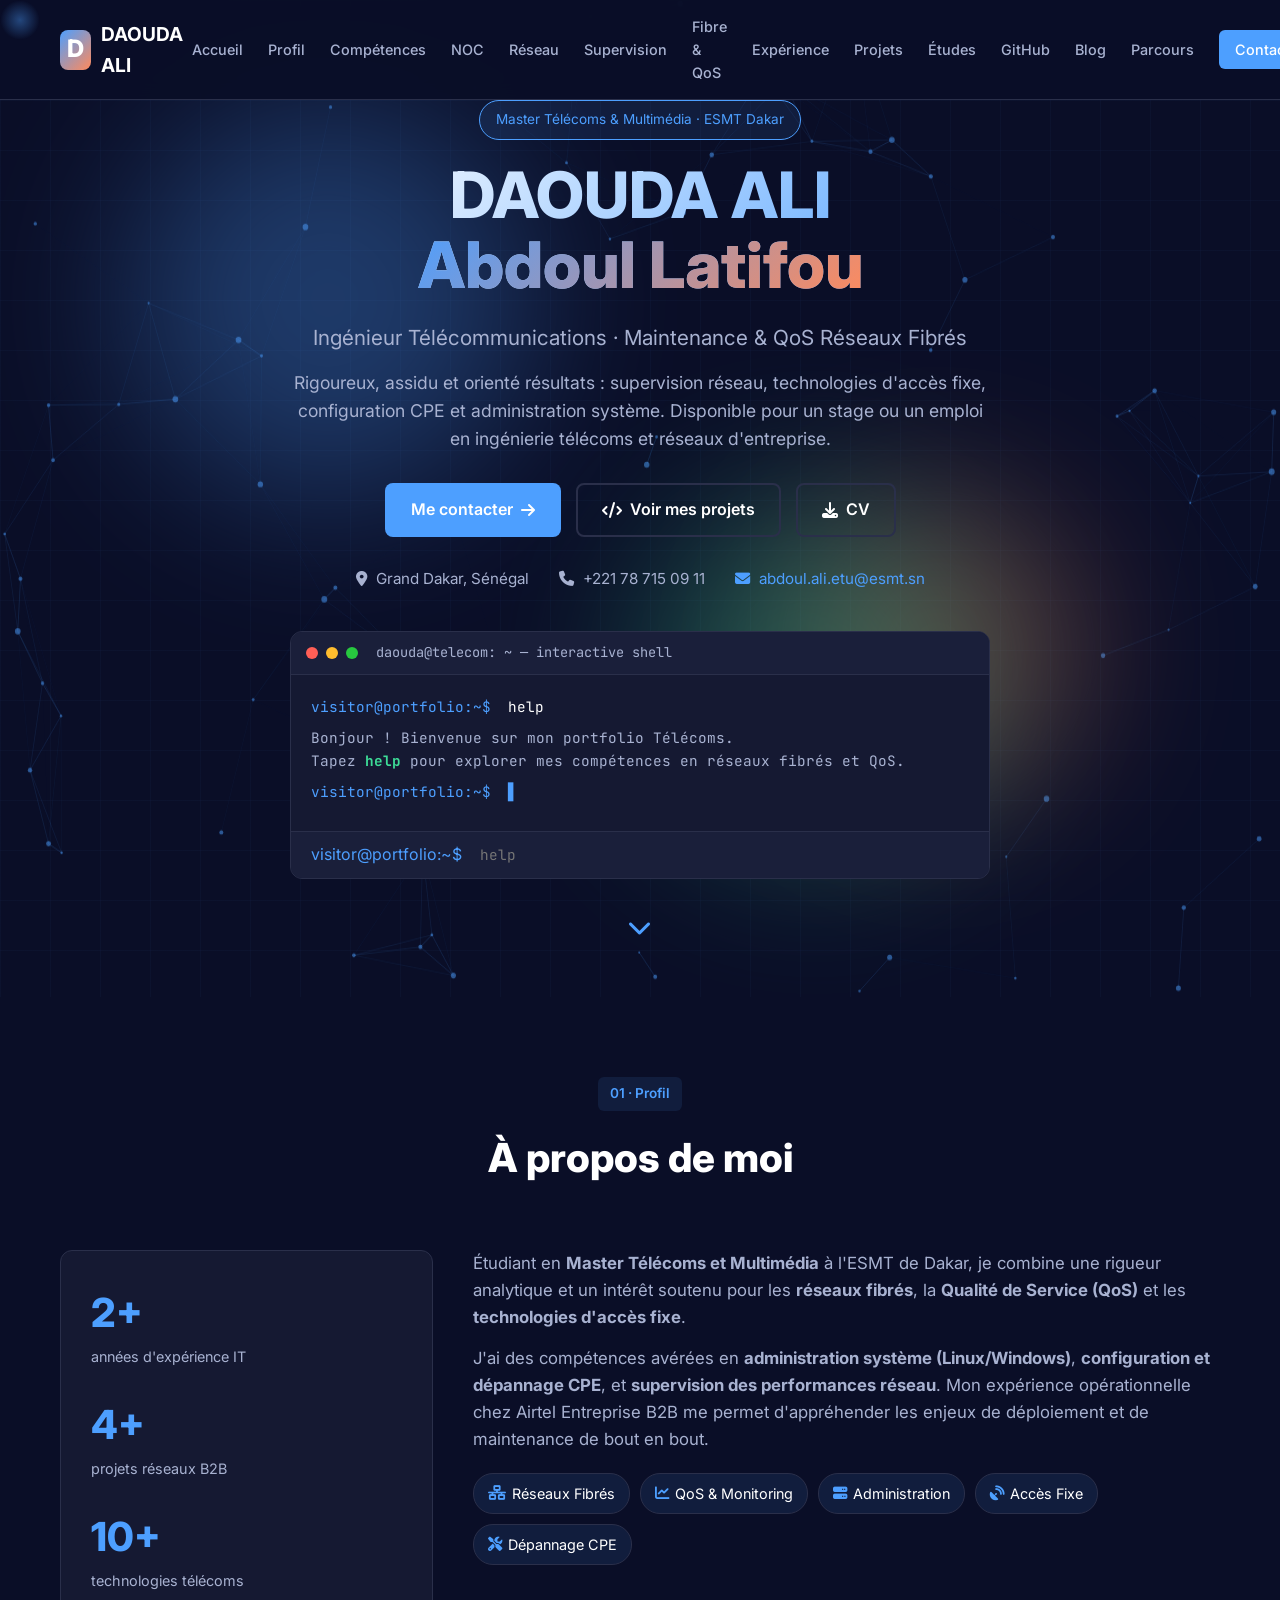
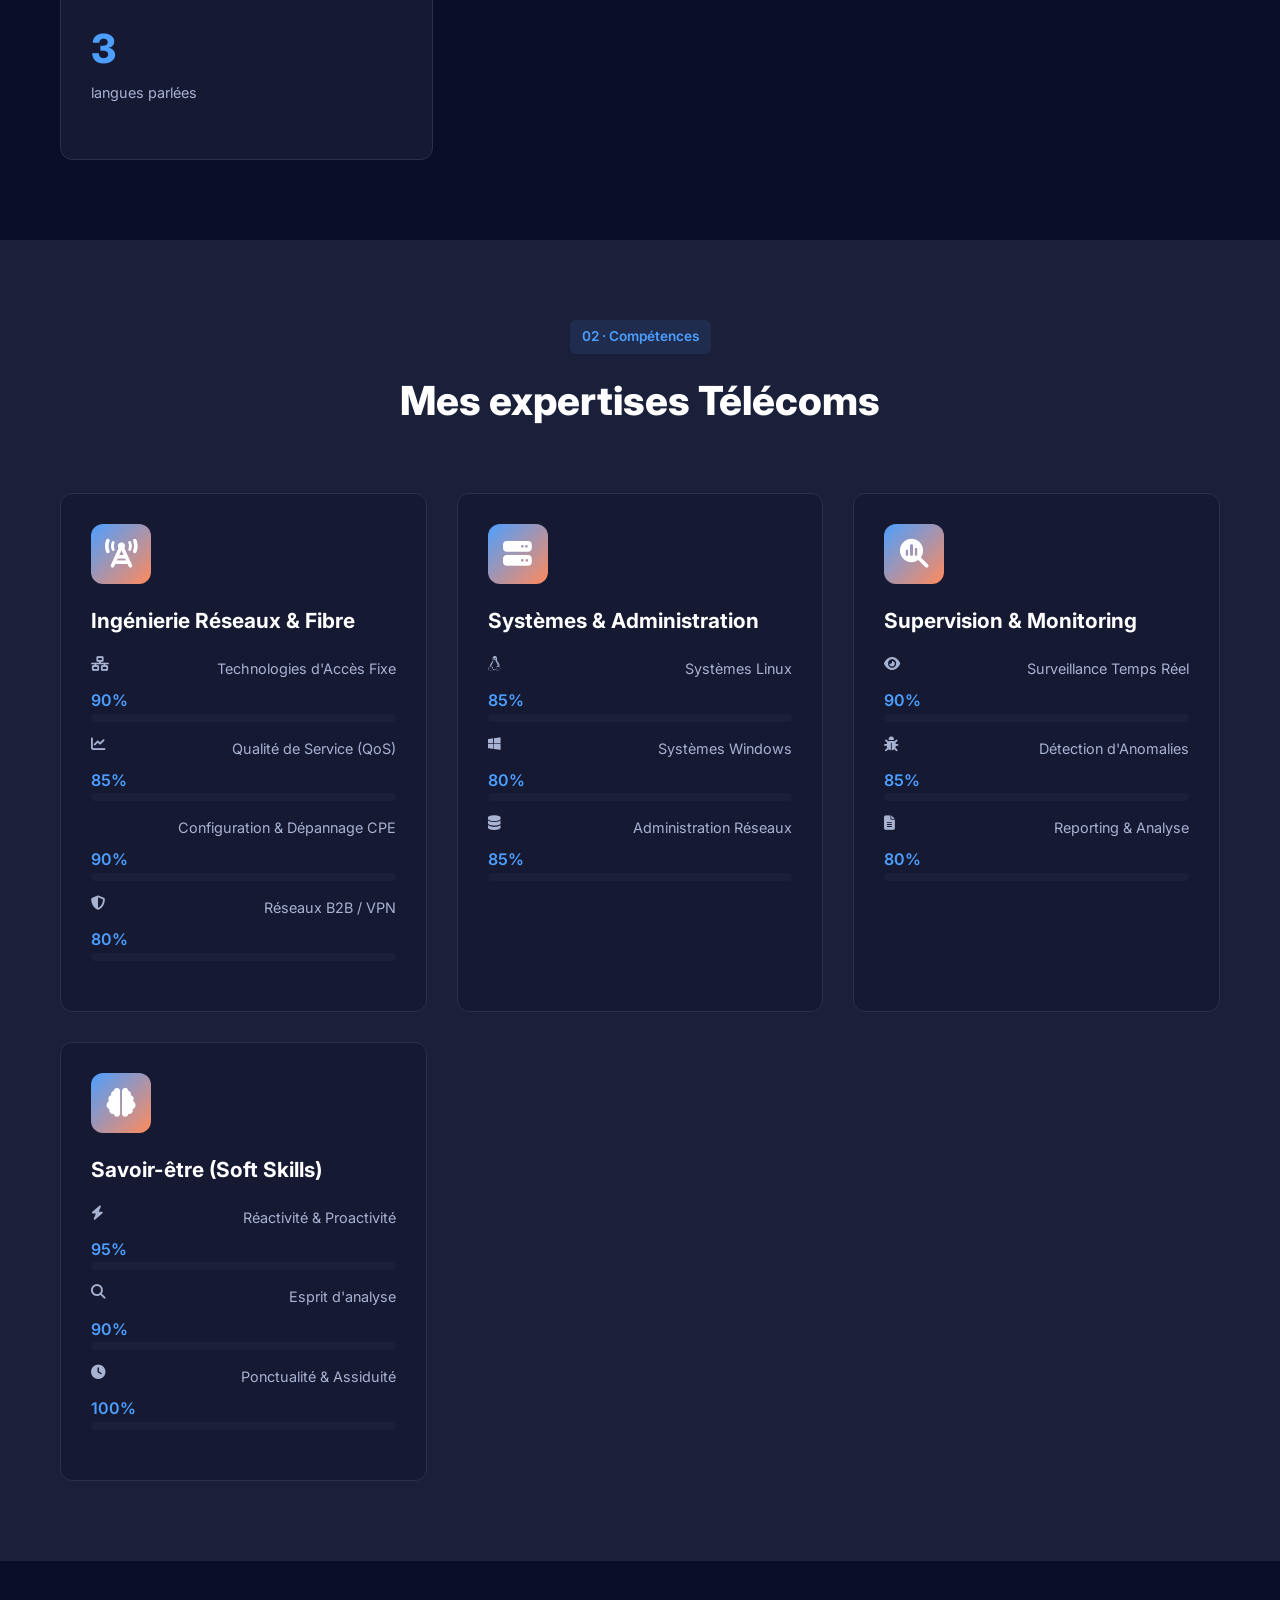
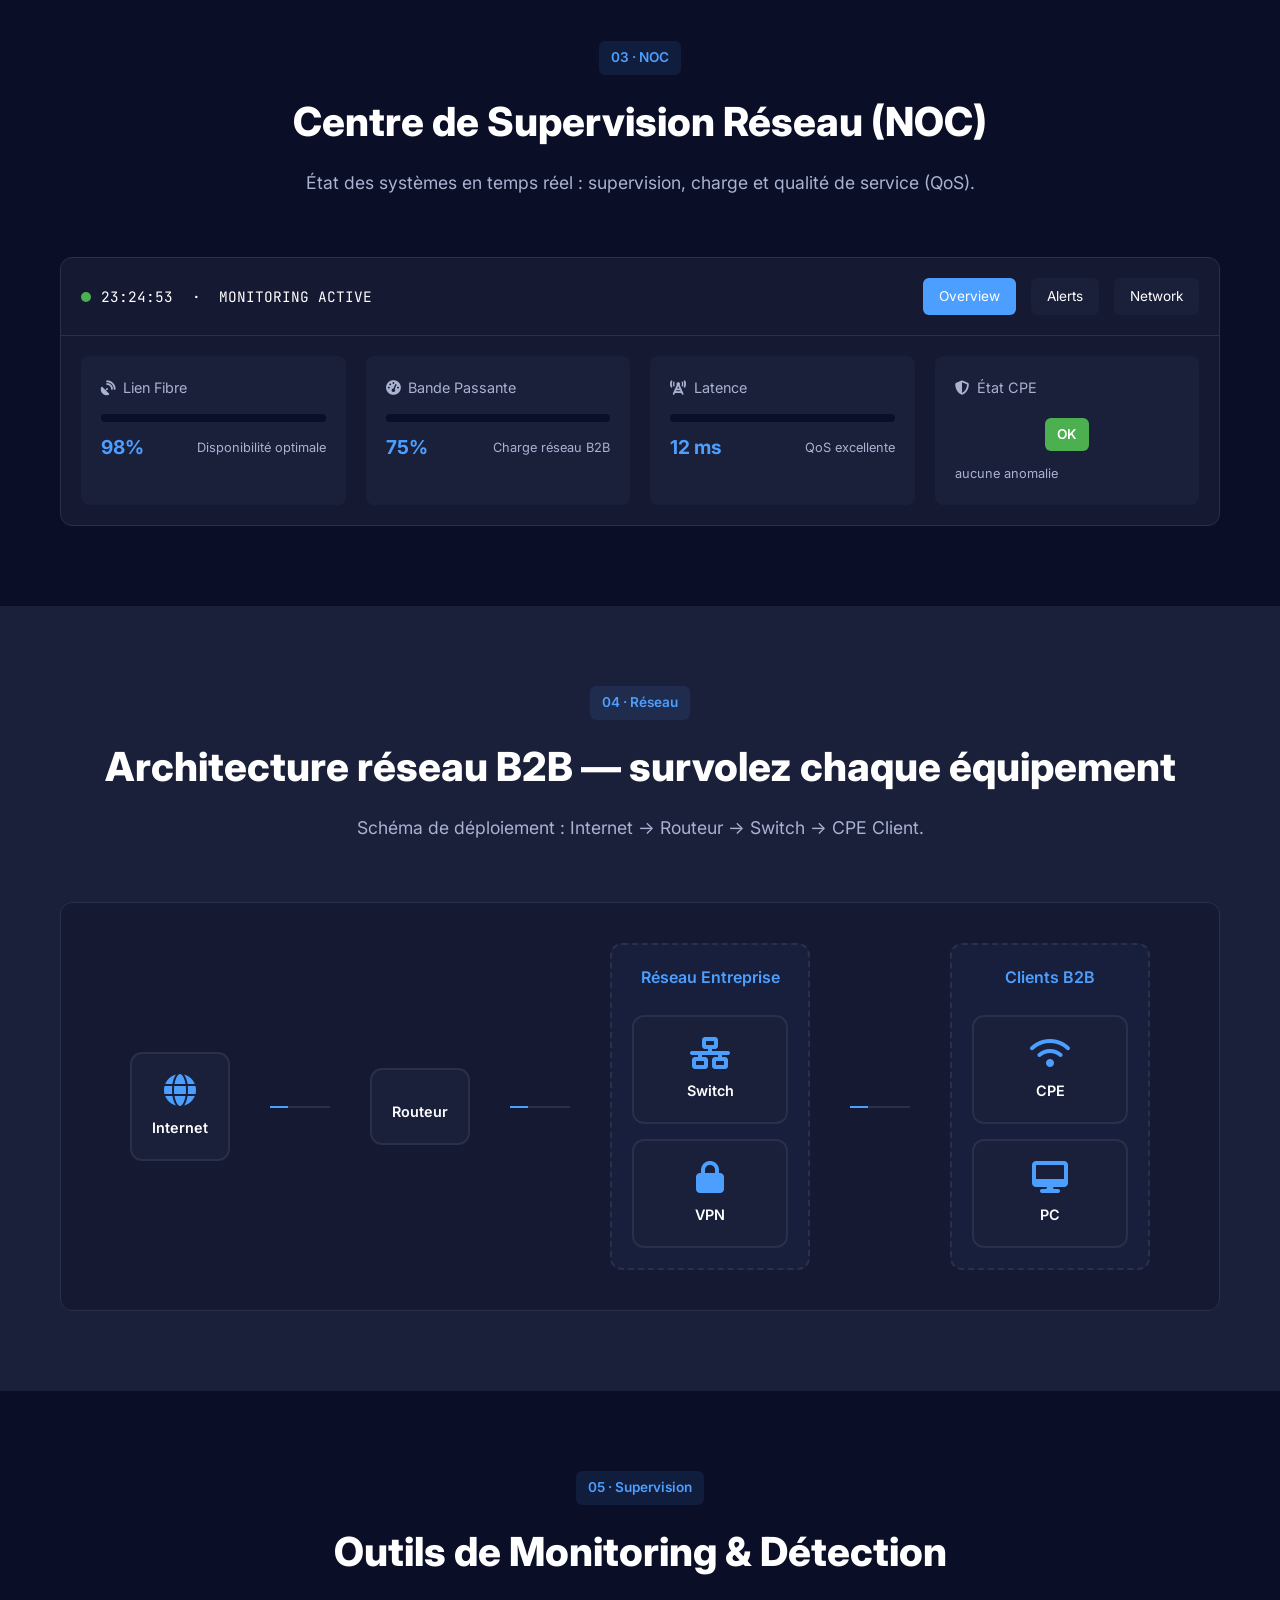
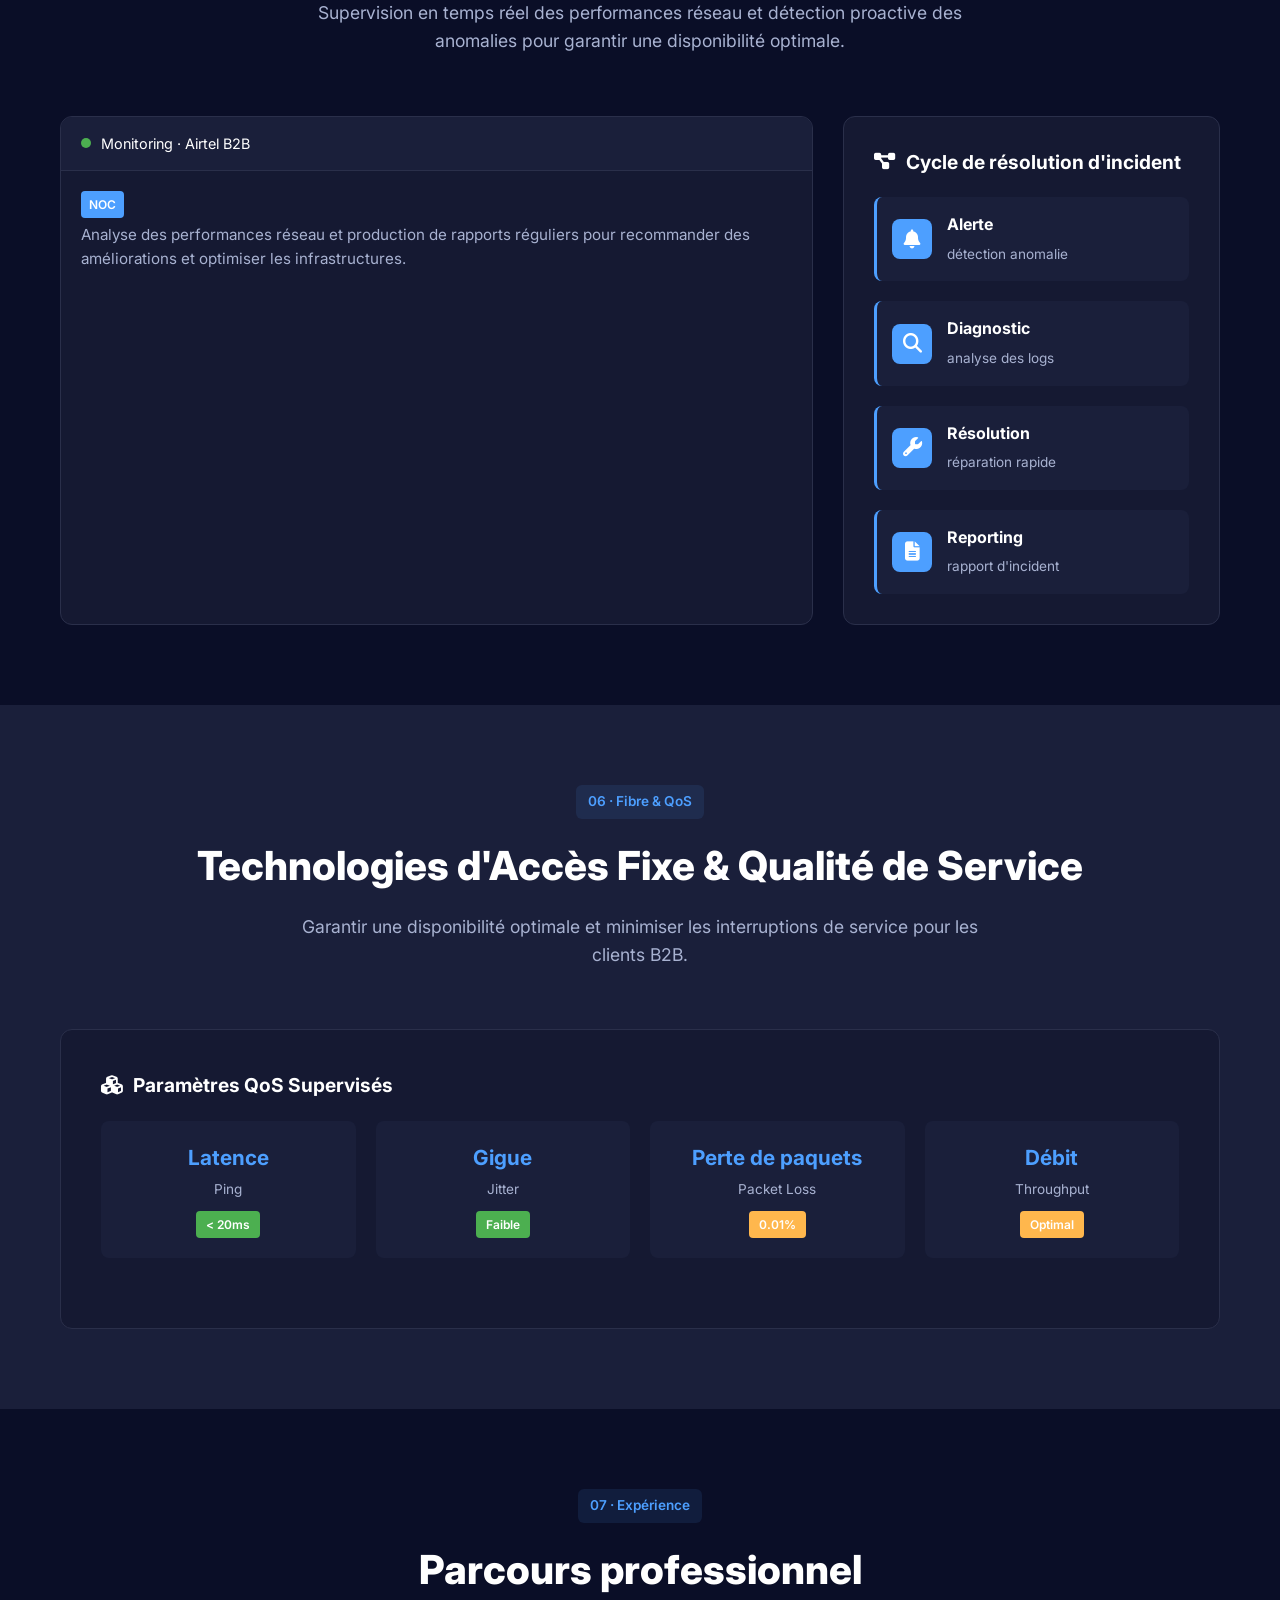
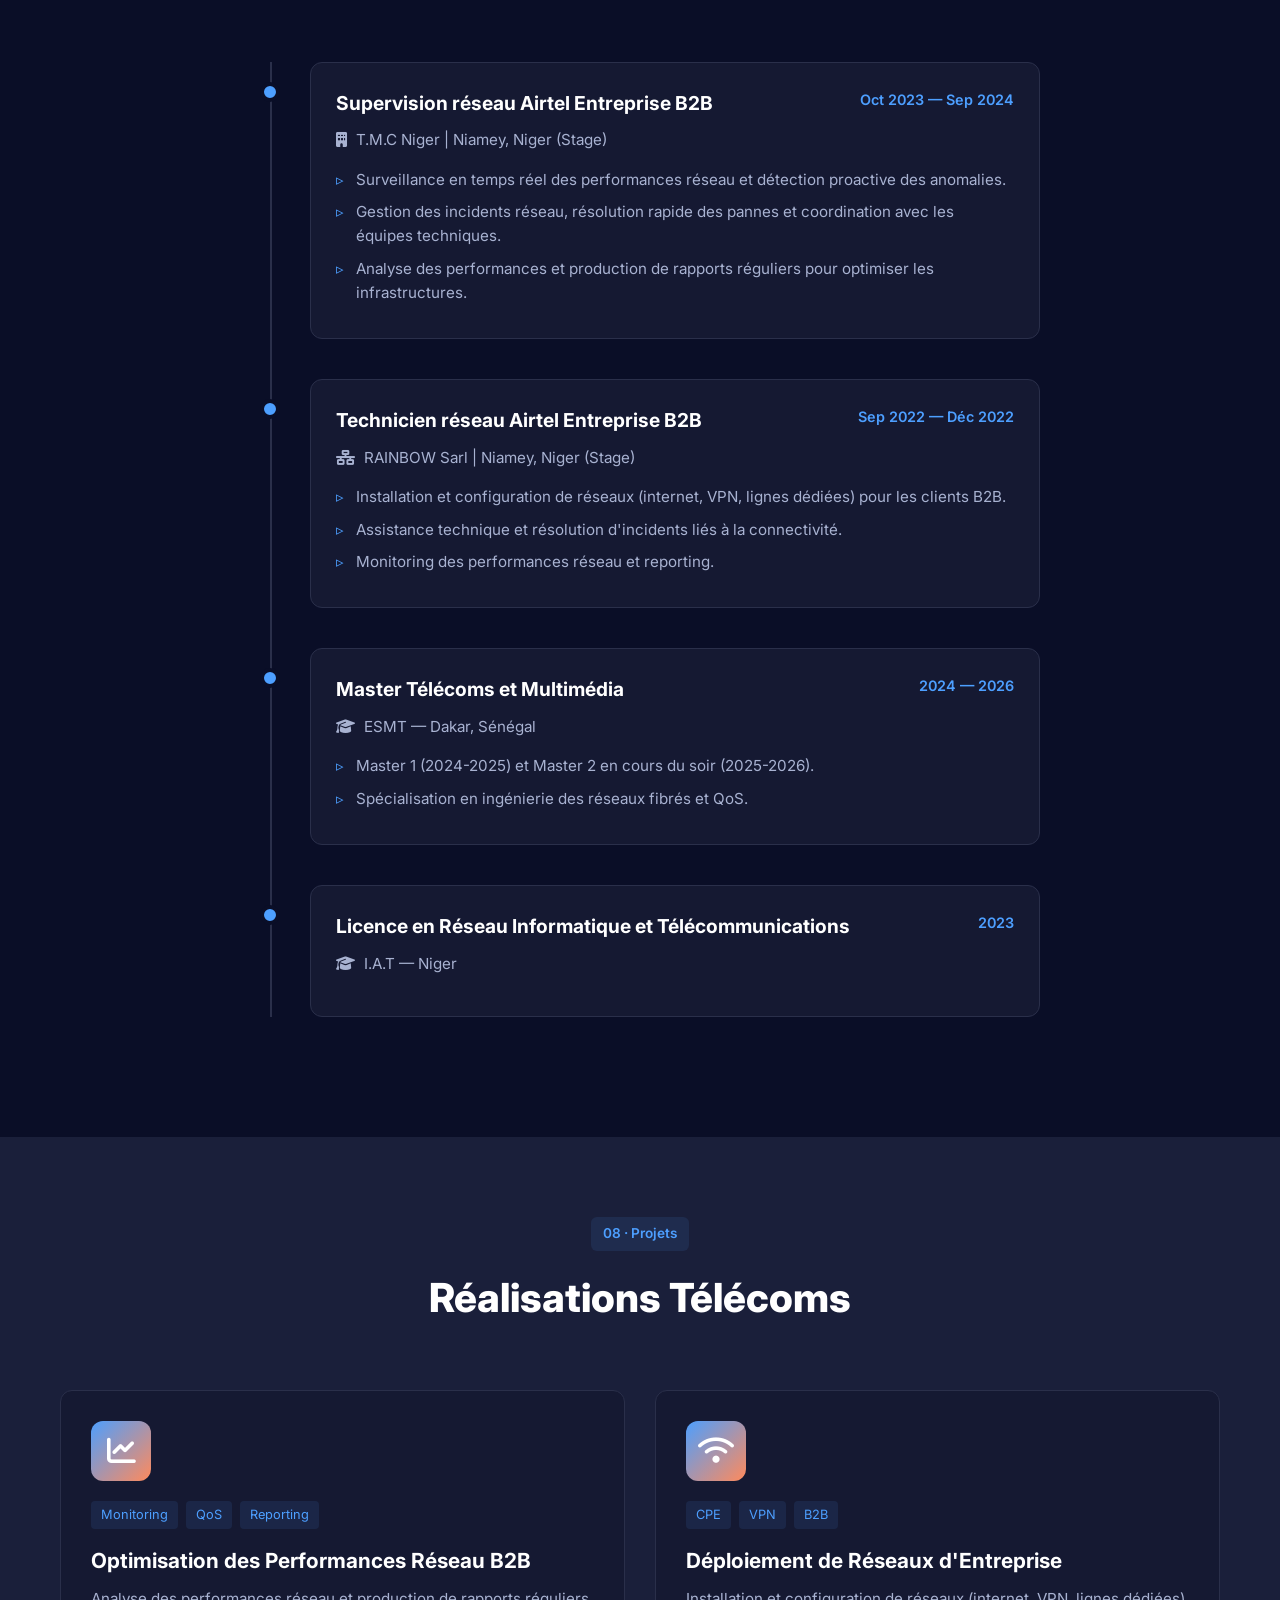
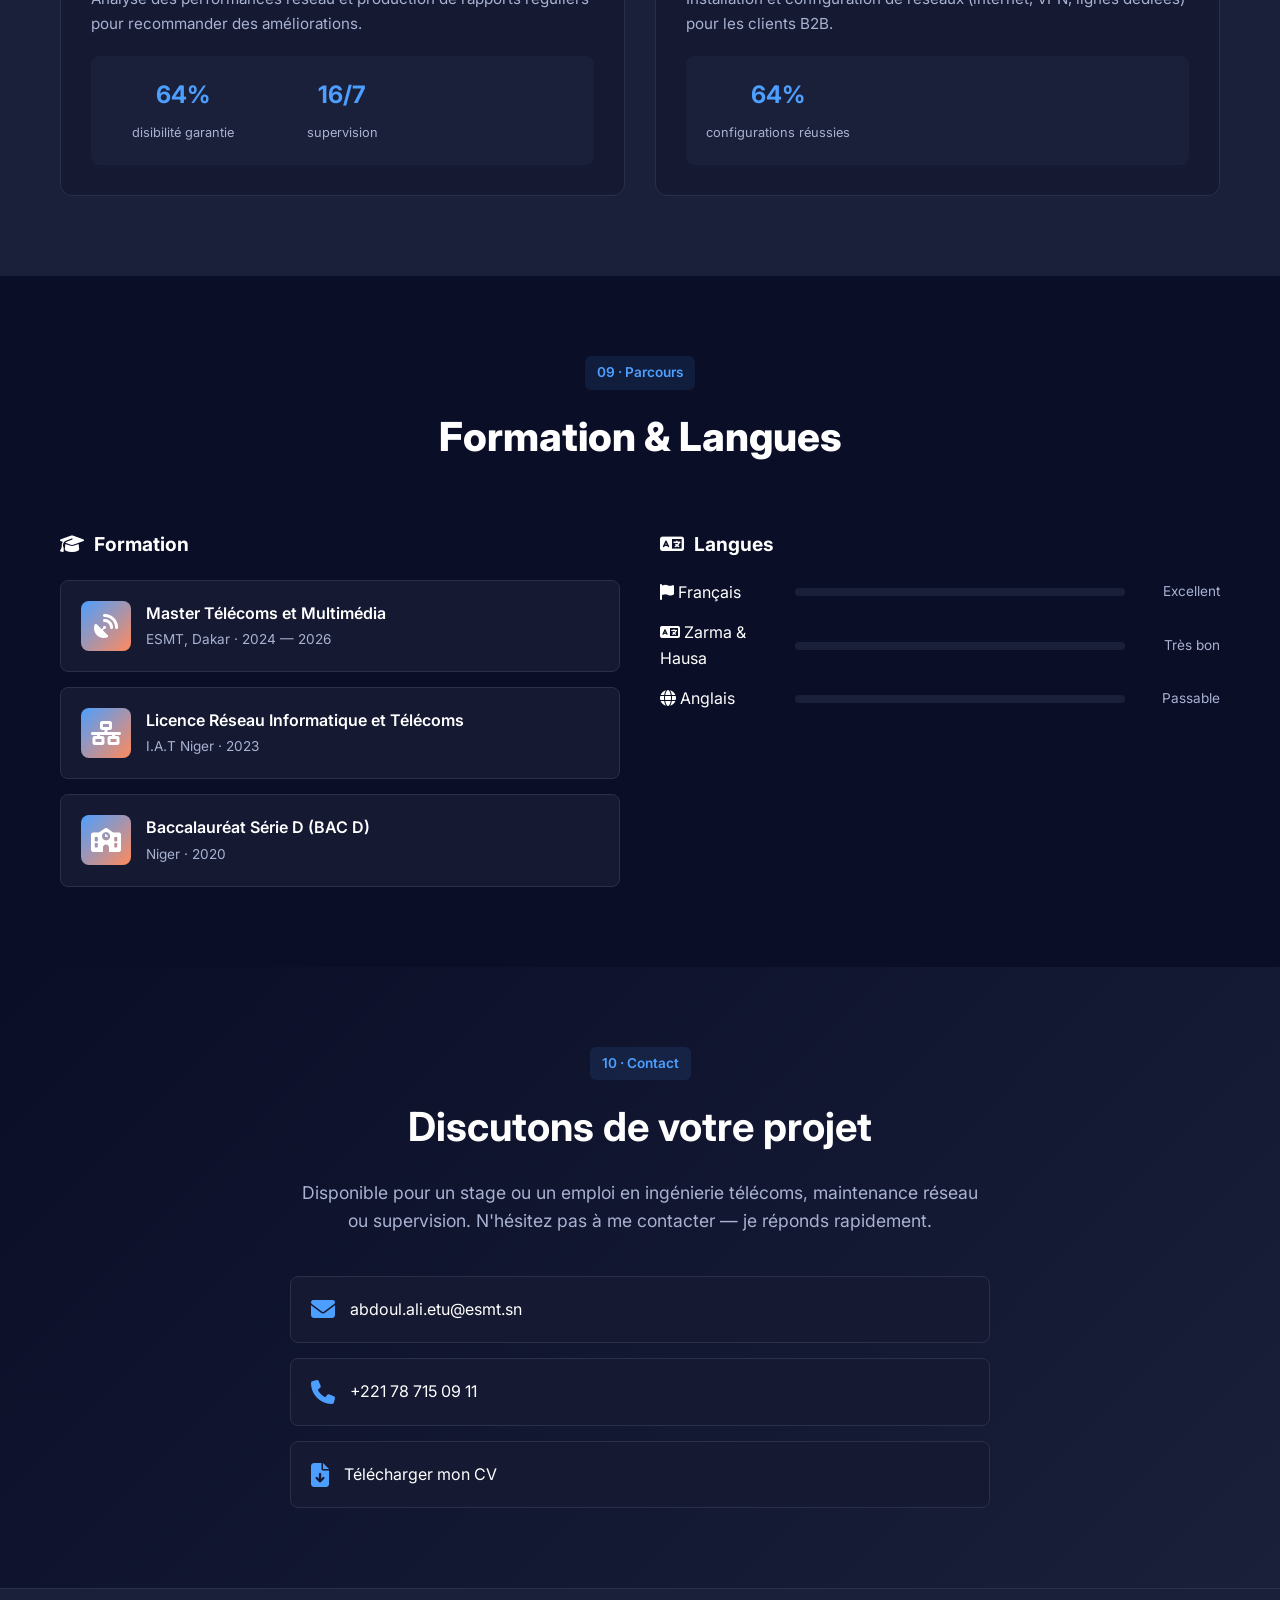
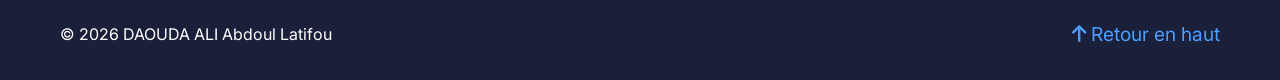
==== index.html @ 9d6bf6d6 "Add files via upload" ====
<!DOCTYPE html>
<html lang="fr">
<head>
  <meta charset="UTF-8" />
  <meta name="viewport" content="width=device-width, initial-scale=1.0" />
  <meta name="description" content="Portfolio de DAOUDA ALI Abdoul Latifou — Ingénieur en Télécommunications, spécialiste Maintenance et QoS des Réseaux Fibrés." />
  <meta name="author" content="DAOUDA ALI Abdoul Latifou" />
  <meta property="og:title" content="DAOUDA ALI Abdoul Latifou — Télécoms & Réseaux Fibrés" />
  <meta property="og:description" content="Portfolio — Étudiant en Master Télécoms et Multimédia à l'ESMT, spécialisé en ingénierie des réseaux fibrés et QoS." />
  <meta property="og:type" content="website" />
  <title>DAOUDA ALI Abdoul Latifou — Télécoms & Réseaux Fibrés</title>
  <link rel="icon" type="image/svg+xml" href="assets/img/favicon.svg" />
  <link rel="preconnect" href="https://fonts.googleapis.com" />
  <link rel="preconnect" href="https://fonts.gstatic.com" crossorigin />
  <link href="https://fonts.googleapis.com/css2?family=Inter:wght@300;400;500;600;700;800&family=JetBrains+Mono:wght@400;500;700&display=swap" rel="stylesheet" />
  <link rel="stylesheet" href="https://cdnjs.cloudflare.com/ajax/libs/font-awesome/6.5.2/css/all.min.css" />
  <link rel="stylesheet" href="assets/css/style.css" />
</head>
<body>
  <div class="scroll-progress" id="scrollProgress" aria-hidden="true"></div>
  <div class="cursor-glow" id="cursorGlow" aria-hidden="true"></div>

  <header class="nav">
    <div class="nav__inner">
      <a href="#home" class="nav__logo">
        <span class="nav__logo-mark">D</span>
        <span class="nav__logo-text">DAOUDA ALI</span>
      </a>
      <nav class="nav__menu" id="navMenu" aria-label="Navigation principale">
        <a href="#home" class="nav__link">Accueil</a>
        <a href="#profil" class="nav__link">Profil</a>
        <a href="#competences" class="nav__link">Compétences</a>
        <a href="#soc" class="nav__link">NOC</a>
        <a href="#network" class="nav__link">Réseau</a>
        <a href="#ia" class="nav__link">Supervision</a>
        <a href="#crypto" class="nav__link">Fibre & QoS</a>
        <a href="#experience" class="nav__link">Expérience</a>
        <a href="#projets" class="nav__link">Projets</a>
        <a href="#cas" class="nav__link">Études</a>
        <a href="#stats" class="nav__link">GitHub</a>
        <a href="#blog" class="nav__link">Blog</a>
        <a href="#parcours" class="nav__link">Parcours</a>
        <a href="#contact" class="nav__link nav__link--cta">Contact</a>
      </nav>
      <button class="nav__toggle" id="navToggle" aria-label="Ouvrir le menu" aria-expanded="false">
        <span></span><span></span><span></span>
      </button>
    </div>
  </header>

  <main>
    <section class="hero" id="home">
      <div class="hero__bg" aria-hidden="true">
        <canvas class="hero__canvas" id="particleCanvas"></canvas>
        <span class="hero__grid"></span>
        <span class="hero__orb hero__orb--1"></span>
        <span class="hero__orb hero__orb--2"></span>
        <span class="hero__orb hero__orb--3"></span>
      </div>
      <div class="hero__inner container">
        <div class="hero__badge reveal">Master Télécoms & Multimédia · ESMT Dakar</div>
        <h1 class="hero__title reveal">
          DAOUDA ALI<br />
          <span class="hero__title-accent">Abdoul Latifou</span>
        </h1>
        <p class="hero__role reveal">Ingénieur Télécommunications · Maintenance & QoS Réseaux Fibrés</p>
        <p class="hero__desc reveal">
          Rigoureux, assidu et orienté résultats : supervision réseau, technologies d'accès fixe,
          configuration CPE et administration système. Disponible pour un stage ou un
          emploi en ingénierie télécoms et réseaux d'entreprise.
        </p>
        <div class="hero__actions reveal">
          <a href="#contact" class="btn btn--primary">Me contacter <i class="fa-solid fa-arrow-right"></i></a>
          <a href="#projets" class="btn btn--ghost"><i class="fa-solid fa-code"></i> Voir mes projets</a>
          <a href="assets/CV_Daouda_Ali.pdf" class="btn btn--ghost" download="CV-Daouda-Ali-Telecoms.pdf"><i class="fa-solid fa-download"></i> CV</a>
        </div>
        <div class="hero__meta reveal">
          <span><i class="fa-solid fa-location-dot"></i> Grand Dakar, Sénégal</span>
          <span><i class="fa-solid fa-phone"></i> +221 78 715 09 11</span>
          <a href="mailto:abdoul.ali.etu@esmt.sn" target="_blank" rel="noopener">
            <i class="fa-solid fa-envelope"></i> abdoul.ali.etu@esmt.sn
          </a>
        </div>
        <div class="hero__terminal reveal">
          <div class="terminal__bar"><span class="terminal__dot terminal__dot--red"></span><span class="terminal__dot terminal__dot--yellow"></span><span class="terminal__dot terminal__dot--green"></span><span class="terminal__title">daouda@telecom: ~ — interactive shell</span></div>
          <div class="terminal__body terminal__body--shell" id="shellBody" aria-live="polite">
            <p class="t-line"><span class="t-prompt">visitor@portfolio:~$</span> <span class="t-typed">help</span></p>
            <p class="t-out t-out--block">
              Bonjour ! Bienvenue sur mon portfolio Télécoms.<br>
              Tapez <strong>help</strong> pour explorer mes compétences en réseaux fibrés et QoS.
            </p>
            <p class="t-line t-blink"><span class="t-prompt">visitor@portfolio:~$</span> <span class="t-cursor">▋</span></p>
          </div>
          <form class="shell__form" id="shellForm" autocomplete="off">
            <span class="t-prompt">visitor@portfolio:~$</span>
            <input type="text" class="shell__input" id="shellInput" placeholder="help" spellcheck="false" autocomplete="off" aria-label="Terminal interactif" />
          </form>
        </div>
        <a href="#profil" class="hero__scroll" aria-label="Défiler vers le profil"><i class="fa-solid fa-chevron-down"></i></a>
      </div>
    </section>

    <section class="section" id="profil">
      <div class="container">
        <div class="section__head reveal">
          <span class="section__tag">01 · Profil</span>
          <h2 class="section__title">À propos de moi</h2>
        </div>
        <div class="profil">
          <div class="profil__card reveal">
            <div class="profil__stat"><span class="profil__stat-num" data-count="2" data-suffix="+">0</span><span class="profil__stat-label">années d'expérience IT</span></div>
            <div class="profil__stat"><span class="profil__stat-num" data-count="4" data-suffix="+">0</span><span class="profil__stat-label">projets réseaux B2B</span></div>
            <div class="profil__stat"><span class="profil__stat-num" data-count="10" data-suffix="+">0</span><span class="profil__stat-label">technologies télécoms</span></div>
            <div class="profil__stat"><span class="profil__stat-num" data-count="3">0</span><span class="profil__stat-label">langues parlées</span></div>
          </div>
          <div class="profil__text reveal">
            <p>
              Étudiant en <strong>Master Télécoms et Multimédia</strong> à l'ESMT de Dakar, je combine
              une rigueur analytique et un intérêt soutenu pour les <strong>réseaux fibrés</strong>, la
              <strong>Qualité de Service (QoS)</strong> et les <strong>technologies d'accès fixe</strong>.
            </p>
            <p>
              J'ai des compétences avérées en <strong>administration système (Linux/Windows)</strong>, 
              <strong>configuration et dépannage CPE</strong>, et <strong>supervision des performances réseau</strong>. 
              Mon expérience opérationnelle chez Airtel Entreprise B2B me permet d'appréhender les enjeux 
              de déploiement et de maintenance de bout en bout.
            </p>
            <div class="profil__chips">
              <span class="chip"><i class="fa-solid fa-network-wired"></i> Réseaux Fibrés</span>
              <span class="chip"><i class="fa-solid fa-chart-line"></i> QoS & Monitoring</span>
              <span class="chip"><i class="fa-solid fa-server"></i> Administration</span>
              <span class="chip"><i class="fa-solid fa-satellite-dish"></i> Accès Fixe</span>
              <span class="chip"><i class="fa-solid fa-screwdriver-wrench"></i> Dépannage CPE</span>
            </div>
          </div>
        </div>
      </div>
    </section>

    <section class="section section--alt" id="competences">
      <div class="container">
        <div class="section__head reveal">
          <span class="section__tag">02 · Compétences</span>
          <h2 class="section__title">Mes expertises Télécoms</h2>
        </div>
        <div class="skills">
          <article class="skill reveal">
            <div class="skill__icon"><i class="fa-solid fa-tower-cell"></i></div>
            <h3 class="skill__title">Ingénierie Réseaux & Fibre</h3>
            <div class="skill__bars">
              <div class="bar"><span class="bar__label"><i class="fa-solid fa-network-wired"></i> Technologies d'Accès Fixe</span><span class="bar__pct">90%</span><div class="bar__track"><span class="bar__fill" data-width="90" style="--pct:90%"></span></div></div>
              <div class="bar"><span class="bar__label"><i class="fa-solid fa-chart-line"></i> Qualité de Service (QoS)</span><span class="bar__pct">85%</span><div class="bar__track"><span class="bar__fill" data-width="85" style="--pct:85%"></span></div></div>
              <div class="bar"><span class="bar__label"><i class="fa-solid fa-router"></i> Configuration & Dépannage CPE</span><span class="bar__pct">90%</span><div class="bar__track"><span class="bar__fill" data-width="90" style="--pct:90%"></span></div></div>
              <div class="bar"><span class="bar__label"><i class="fa-solid fa-shield-halved"></i> Réseaux B2B / VPN</span><span class="bar__pct">80%</span><div class="bar__track"><span class="bar__fill" data-width="80" style="--pct:80%"></span></div></div>
            </div>
          </article>
          <article class="skill reveal">
            <div class="skill__icon"><i class="fa-solid fa-server"></i></div>
            <h3 class="skill__title">Systèmes & Administration</h3>
            <div class="skill__bars">
              <div class="bar"><span class="bar__label"><i class="fa-brands fa-linux"></i> Systèmes Linux</span><span class="bar__pct">85%</span><div class="bar__track"><span class="bar__fill" data-width="85" style="--pct:85%"></span></div></div>
              <div class="bar"><span class="bar__label"><i class="fa-brands fa-windows"></i> Systèmes Windows</span><span class="bar__pct">80%</span><div class="bar__track"><span class="bar__fill" data-width="80" style="--pct:80%"></span></div></div>
              <div class="bar"><span class="bar__label"><i class="fa-solid fa-database"></i> Administration Réseaux</span><span class="bar__pct">85%</span><div class="bar__track"><span class="bar__fill" data-width="85" style="--pct:85%"></span></div></div>
            </div>
          </article>
          <article class="skill reveal">
            <div class="skill__icon"><i class="fa-solid fa-magnifying-glass-chart"></i></div>
            <h3 class="skill__title">Supervision & Monitoring</h3>
            <div class="skill__bars">
              <div class="bar"><span class="bar__label"><i class="fa-solid fa-eye"></i> Surveillance Temps Réel</span><span class="bar__pct">90%</span><div class="bar__track"><span class="bar__fill" data-width="90" style="--pct:90%"></span></div></div>
              <div class="bar"><span class="bar__label"><i class="fa-solid fa-bug"></i> Détection d'Anomalies</span><span class="bar__pct">85%</span><div class="bar__track"><span class="bar__fill" data-width="85" style="--pct:85%"></span></div></div>
              <div class="bar"><span class="bar__label"><i class="fa-solid fa-file-lines"></i> Reporting & Analyse</span><span class="bar__pct">80%</span><div class="bar__track"><span class="bar__fill" data-width="80" style="--pct:80%"></span></div></div>
            </div>
          </article>
          <article class="skill reveal">
            <div class="skill__icon"><i class="fa-solid fa-brain"></i></div>
            <h3 class="skill__title">Savoir-être (Soft Skills)</h3>
            <div class="skill__bars">
              <div class="bar"><span class="bar__label"><i class="fa-solid fa-bolt"></i> Réactivité & Proactivité</span><span class="bar__pct">95%</span><div class="bar__track"><span class="bar__fill" data-width="95" style="--pct:95%"></span></div></div>
              <div class="bar"><span class="bar__label"><i class="fa-solid fa-magnifying-glass"></i> Esprit d'analyse</span><span class="bar__pct">90%</span><div class="bar__track"><span class="bar__fill" data-width="90" style="--pct:90%"></span></div></div>
              <div class="bar"><span class="bar__label"><i class="fa-solid fa-clock"></i> Ponctualité & Assiduité</span><span class="bar__pct">100%</span><div class="bar__track"><span class="bar__fill" data-width="100" style="--pct:100%"></span></div></div>
            </div>
          </article>
        </div>
      </div>
    </section>

    <section class="section" id="soc">
      <div class="container">
        <div class="section__head reveal">
          <span class="section__tag">03 · NOC</span>
          <h2 class="section__title">Centre de Supervision Réseau (NOC)</h2>
          <p class="section__sub">État des systèmes en temps réel : supervision, charge et qualité de service (QoS).</p>
        </div>
        <div class="soc reveal" id="socDashboard">
          <div class="soc__top">
            <div class="soc__status"><span class="soc__pulse"></span> <span id="socClock">--:--:--</span> &nbsp;·&nbsp; MONITORING ACTIVE</div>
            <div class="soc__tabs"><span class="soc__tab soc__tab--active">Overview</span><span class="soc__tab">Alerts</span><span class="soc__tab">Network</span></div>
          </div>
          <div class="soc__grid">
            <div class="soc__card">
              <span class="soc__label"><i class="fa-solid fa-satellite-dish"></i> Lien Fibre</span>
              <div class="soc__bar"><span class="soc__fill" id="socCpuFill"></span></div>
              <div class="soc__meta"><span class="soc__val" id="socCpuVal">98%</span><span class="soc__hint">Disponibilité optimale</span></div>
            </div>
            <div class="soc__card">
              <span class="soc__label"><i class="fa-solid fa-gauge-high"></i> Bande Passante</span>
              <div class="soc__bar"><span class="soc__fill soc__fill--blue" id="socMemFill"></span></div>
              <div class="soc__meta"><span class="soc__val" id="socMemVal">75%</span><span class="soc__hint">Charge réseau B2B</span></div>
            </div>
            <div class="soc__card">
              <span class="soc__label"><i class="fa-solid fa-tower-cell"></i> Latence</span>
              <div class="soc__bar"><span class="soc__fill soc__fill--orange" id="socNetFill"></span></div>
              <div class="soc__meta"><span class="soc__val" id="socNetVal">12 ms</span><span class="soc__hint">QoS excellente</span></div>
            </div>
            <div class="soc__card">
              <span class="soc__label"><i class="fa-solid fa-shield-halved"></i> État CPE</span>
              <div class="soc__threat"><span class="soc__threat-badge" id="socThreat">OK</span></div>
              <div class="soc__meta"><span class="soc__hint">aucune anomalie</span></div>
            </div>
          </div>
        </div>
      </div>
    </section>

    <section class="section section--alt" id="network">
      <div class="container">
        <div class="section__head reveal">
          <span class="section__tag">04 · Réseau</span>
          <h2 class="section__title">Architecture réseau B2B — survolez chaque équipement</h2>
          <p class="section__sub">Schéma de déploiement : Internet → Routeur → Switch → CPE Client.</p>
        </div>
        <div class="netmap reveal" id="netmap">
          <div class="netmap__node netmap__node--internet" data-role="Internet"><i class="fa-solid fa-globe"></i><span>Internet</span></div>
          <div class="netmap__conn netmap__conn--1"><span class="netmap__flow"></span></div>
          <div class="netmap__node netmap__node--firewall" data-role="Routeur"><i class="fa-solid fa-router"></i><span>Routeur</span></div>
          <div class="netmap__conn netmap__conn--2"><span class="netmap__flow"></span></div>
          <div class="netmap__zone netmap__zone--dmz">
            <div class="netmap__zone-title">Réseau Entreprise</div>
            <div class="netmap__node netmap__node--server" data-role="Switch"><i class="fa-solid fa-network-wired"></i><span>Switch</span></div>
            <div class="netmap__node netmap__node--server" data-role="VPN"><i class="fa-solid fa-lock"></i><span>VPN</span></div>
          </div>
          <div class="netmap__conn netmap__conn--3"><span class="netmap__flow"></span></div>
          <div class="netmap__zone netmap__zone--lan">
            <div class="netmap__zone-title">Clients B2B</div>
            <div class="netmap__node netmap__node--pc" data-role="CPE"><i class="fa-solid fa-wifi"></i><span>CPE</span></div>
            <div class="netmap__node netmap__node--pc" data-role="Poste"><i class="fa-solid fa-desktop"></i><span>PC</span></div>
          </div>
          <div class="netmap__tooltip" id="netmapTooltip">Survolez un équipement</div>
        </div>
      </div>
    </section>

    <section class="section" id="ia">
      <div class="container">
        <div class="section__head reveal">
          <span class="section__tag">05 · Supervision</span>
          <h2 class="section__title">Outils de Monitoring & Détection</h2>
          <p class="section__sub">Supervision en temps réel des performances réseau et détection proactive des anomalies pour garantir une disponibilité optimale.</p>
        </div>
        <div class="ai reveal">
          <div class="ai__chat">
            <div class="ai__bar"><span class="ai__status"><span class="soc__pulse"></span> Monitoring · Airtel B2B</span></div>
            <div class="ai__log" id="aiLog" aria-live="polite">
              <div class="ai__msg ai__msg--bot"><span class="ai__who">NOC</span><span class="ai__text">Analyse des performances réseau et production de rapports réguliers pour recommander des améliorations et optimiser les infrastructures.</span></div>
            </div>
          </div>
          <div class="ai__agent">
            <h3 class="sub-title"><i class="fa-solid fa-diagram-project"></i> Cycle de résolution d'incident</h3>
            <div class="agent">
              <div class="agent__step" data-step="plan"><span class="agent__icon"><i class="fa-solid fa-bell"></i></span><div><strong>Alerte</strong><small>détection anomalie</small></div></div>
              <div class="agent__step" data-step="execute"><span class="agent__icon"><i class="fa-solid fa-magnifying-glass"></i></span><div><strong>Diagnostic</strong><small>analyse des logs</small></div></div>
              <div class="agent__step" data-step="observe"><span class="agent__icon"><i class="fa-solid fa-wrench"></i></span><div><strong>Résolution</strong><small>réparation rapide</small></div></div>
              <div class="agent__step" data-step="replan"><span class="agent__icon"><i class="fa-solid fa-file-lines"></i></span><div><strong>Reporting</strong><small>rapport d'incident</small></div></div>
            </div>
          </div>
        </div>
      </div>
    </section>

    <section class="section section--alt" id="crypto">
      <div class="container">
        <div class="section__head reveal">
          <span class="section__tag">06 · Fibre & QoS</span>
          <h2 class="section__title">Technologies d'Accès Fixe & Qualité de Service</h2>
          <p class="section__sub">Garantir une disponibilité optimale et minimiser les interruptions de service pour les clients B2B.</p>
        </div>
        <div class="crypto reveal">
          <div class="crypto__pq">
            <h3 class="sub-title"><i class="fa-solid fa-cubes"></i> Paramètres QoS Supervisés</h3>
            <div class="pq-grid">
              <div class="pq-card"><span class="pq-card__name">Latence</span><span class="pq-card__type">Ping</span><span class="pq-card__badge pq-card__badge--nist">< 20ms</span></div>
              <div class="pq-card"><span class="pq-card__name">Gigue</span><span class="pq-card__type">Jitter</span><span class="pq-card__badge pq-card__badge--nist">Faible</span></div>
              <div class="pq-card"><span class="pq-card__name">Perte de paquets</span><span class="pq-card__type">Packet Loss</span><span class="pq-card__badge pq-card__badge--safe">0.01%</span></div>
              <div class="pq-card"><span class="pq-card__name">Débit</span><span class="pq-card__type">Throughput</span><span class="pq-card__badge pq-card__badge--safe">Optimal</span></div>
            </div>
          </div>
        </div>
      </div>
    </section>

    <section class="section" id="experience">
      <div class="container">
        <div class="section__head reveal">
          <span class="section__tag">07 · Expérience</span>
          <h2 class="section__title">Parcours professionnel</h2>
        </div>
        <div class="timeline">
          <article class="timeline__item reveal">
            <div class="timeline__dot"></div>
            <div class="timeline__card">
              <div class="timeline__head">
                <h3 class="timeline__title">Supervision réseau Airtel Entreprise B2B</h3>
                <span class="timeline__date">Oct 2023 — Sep 2024</span>
              </div>
              <p class="timeline__org"><i class="fa-solid fa-building"></i> T.M.C Niger | Niamey, Niger (Stage)</p>
              <ul class="timeline__list">
                <li>Surveillance en temps réel des performances réseau et détection proactive des anomalies.</li>
                <li>Gestion des incidents réseau, résolution rapide des pannes et coordination avec les équipes techniques.</li>
                <li>Analyse des performances et production de rapports réguliers pour optimiser les infrastructures.</li>
              </ul>
            </div>
          </article>
          <article class="timeline__item reveal">
            <div class="timeline__dot"></div>
            <div class="timeline__card">
              <div class="timeline__head">
                <h3 class="timeline__title">Technicien réseau Airtel Entreprise B2B</h3>
                <span class="timeline__date">Sep 2022 — Déc 2022</span>
              </div>
              <p class="timeline__org"><i class="fa-solid fa-network-wired"></i> RAINBOW Sarl | Niamey, Niger (Stage)</p>
              <ul class="timeline__list">
                <li>Installation et configuration de réseaux (internet, VPN, lignes dédiées) pour les clients B2B.</li>
                <li>Assistance technique et résolution d'incidents liés à la connectivité.</li>
                <li>Monitoring des performances réseau et reporting.</li>
              </ul>
            </div>
          </article>
          <article class="timeline__item reveal">
            <div class="timeline__dot"></div>
            <div class="timeline__card">
              <div class="timeline__head">
                <h3 class="timeline__title">Master Télécoms et Multimédia</h3>
                <span class="timeline__date">2024 — 2026</span>
              </div>
              <p class="timeline__org"><i class="fa-solid fa-graduation-cap"></i> ESMT — Dakar, Sénégal</p>
              <ul class="timeline__list">
                <li>Master 1 (2024-2025) et Master 2 en cours du soir (2025-2026).</li>
                <li>Spécialisation en ingénierie des réseaux fibrés et QoS.</li>
              </ul>
            </div>
          </article>
          <article class="timeline__item reveal">
            <div class="timeline__dot"></div>
            <div class="timeline__card">
              <div class="timeline__head">
                <h3 class="timeline__title">Licence en Réseau Informatique et Télécommunications</h3>
                <span class="timeline__date">2023</span>
              </div>
              <p class="timeline__org"><i class="fa-solid fa-graduation-cap"></i> I.A.T — Niger</p>
            </div>
          </article>
        </div>
      </div>
    </section>

    <section class="section section--alt" id="projets">
      <div class="container">
        <div class="section__head reveal">
          <span class="section__tag">08 · Projets</span>
          <h2 class="section__title">Réalisations Télécoms</h2>
        </div>
        <div class="projects">
          <article class="project reveal" data-tilt>
            <div class="project__icon"><i class="fa-solid fa-chart-line"></i></div>
            <div class="project__body">
              <div class="project__tags"><span>Monitoring</span><span>QoS</span><span>Reporting</span></div>
              <h3 class="project__title">Optimisation des Performances Réseau B2B</h3>
              <p class="project__desc">Analyse des performances réseau et production de rapports réguliers pour recommander des améliorations.</p>
              <div class="project__metrics">
                <div class="metric"><span class="metric__val" data-count="99" data-suffix="%">0%</span><span class="metric__label">disibilité garantie</span></div>
                <div class="metric"><span class="metric__val" data-count="24" data-suffix="/7">0/7</span><span class="metric__label">supervision</span></div>
              </div>
            </div>
          </article>
          <article class="project reveal" data-tilt>
            <div class="project__icon"><i class="fa-solid fa-wifi"></i></div>
            <div class="project__body">
              <div class="project__tags"><span>CPE</span><span>VPN</span><span>B2B</span></div>
              <h3 class="project__title">Déploiement de Réseaux d'Entreprise</h3>
              <p class="project__desc">Installation et configuration de réseaux (internet, VPN, lignes dédiées) pour les clients B2B.</p>
              <div class="project__metrics">
                <div class="metric"><span class="metric__val" data-count="100" data-suffix="%">0%</span><span class="metric__label">configurations réussies</span></div>
              </div>
            </div>
          </article>
        </div>
      </div>
    </section>

    <section class="section" id="parcours">
      <div class="container">
        <div class="section__head reveal">
          <span class="section__tag">09 · Parcours</span>
          <h2 class="section__title">Formation & Langues</h2>
        </div>
        <div class="two-col">
          <div class="reveal">
            <h3 class="sub-title"><i class="fa-solid fa-graduation-cap"></i> Formation</h3>
            <div class="certs">
              <div class="cert">
                <span class="cert__badge"><i class="fa-solid fa-satellite-dish"></i></span>
                <div><p class="cert__name">Master Télécoms et Multimédia</p><p class="cert__org">ESMT, Dakar · 2024 — 2026</p></div>
              </div>
              <div class="cert">
                <span class="cert__badge"><i class="fa-solid fa-network-wired"></i></span>
                <div><p class="cert__name">Licence Réseau Informatique et Télécoms</p><p class="cert__org">I.A.T Niger · 2023</p></div>
              </div>
              <div class="cert">
                <span class="cert__badge"><i class="fa-solid fa-school"></i></span>
                <div><p class="cert__name">Baccalauréat Série D (BAC D)</p><p class="cert__org">Niger · 2020</p></div>
              </div>
            </div>
          </div>
          <div class="reveal">
            <h3 class="sub-title"><i class="fa-solid fa-language"></i> Langues</h3>
            <div class="langs">
              <div class="lang"><span><i class="fa-solid fa-flag"></i> Français</span><div class="lang__bar"><span class="lang__fill" data-width="100" style="--pct:100%"></span></div><span class="lang__level">Excellent</span></div>
              <div class="lang"><span><i class="fa-solid fa-language"></i> Zarma & Hausa</span><div class="lang__bar"><span class="lang__fill" data-width="90" style="--pct:90%"></span></div><span class="lang__level">Très bon</span></div>
              <div class="lang"><span><i class="fa-solid fa-globe"></i> Anglais</span><div class="lang__bar"><span class="lang__fill" data-width="50" style="--pct:50%"></span></div><span class="lang__level">Passable</span></div>
            </div>
          </div>
        </div>
      </div>
    </section>

    <section class="section section--contact" id="contact">
      <div class="container">
        <div class="contact reveal">
          <span class="section__tag">10 · Contact</span>
          <h2 class="contact__title">Discutons de votre projet</h2>
          <p class="contact__desc">
            Disponible pour un stage ou un emploi en ingénierie télécoms, maintenance réseau ou supervision.
            N'hésitez pas à me contacter — je réponds rapidement.
          </p>
          <div class="contact__links">
            <a href="mailto:abdoul.ali.etu@esmt.sn" class="contact__link"><i class="fa-solid fa-envelope"></i><span>abdoul.ali.etu@esmt.sn</span></a>
            <a href="tel:+221787150911" class="contact__link"><i class="fa-solid fa-phone"></i><span>+221 78 715 09 11</span></a>
            <a href="assets/CV_Daouda_Ali.pdf" download="CV-Daouda-Ali.pdf" class="contact__link"><i class="fa-solid fa-file-arrow-down"></i><span>Télécharger mon CV</span></a>
          </div>
        </div>
      </div>
    </section>
  </main>

  <footer class="footer">
    <div class="container footer__inner">
      <p>© <span id="year"></span> DAOUDA ALI Abdoul Latifou</p>
      <a href="#home" class="footer__top"><i class="fa-solid fa-arrow-up"></i> Retour en haut</a>
    </div>
  </footer>

  <script src="assets/js/main.js"></script>
</body>
</html>
---- assets/css/style.css ----
/* Variables CSS */
:root {
  --primary: #4d9fff;
  --primary-dark: #3a7fd8;
  --secondary: #ff8a5c;
  --accent: #3ddc97;
  --danger: #ff5252;
  --warning: #ffb74d;
  --success: #4caf50;
  --bg-dark: #0a0e27;
  --bg-card: #151932;
  --bg-alt: #1a1f3a;
  --text-primary: #ffffff;
  --text-secondary: #a8b2d1;
  --border: #2a2f4a;
  --shadow: rgba(0, 0, 0, 0.3);
  --glow: rgba(77, 159, 255, 0.4);
}

/* Reset */
* {
  margin: 0;
  padding: 0;
  box-sizing: border-box;
}

html {
  scroll-behavior: smooth;
}

body {
  font-family: 'Inter', -apple-system, BlinkMacSystemFont, sans-serif;
  background: var(--bg-dark);
  color: var(--text-primary);
  line-height: 1.6;
  overflow-x: hidden;
}

.container {
  max-width: 1200px;
  margin: 0 auto;
  padding: 0 20px;
}

/* Barre de progression du scroll */
.scroll-progress {
  position: fixed;
  top: 0;
  left: 0;
  height: 3px;
  background: linear-gradient(90deg, var(--primary), var(--secondary));
  width: 0%;
  z-index: 9999;
  transition: width 0.1s;
}

/* Curseur à halo */
.cursor-glow {
  position: fixed;
  width: 40px;
  height: 40px;
  border-radius: 50%;
  background: radial-gradient(circle, var(--glow) 0%, transparent 70%);
  pointer-events: none;
  z-index: 9998;
  transition: transform 0.15s ease;
}

/* Navigation */
.nav {
  position: fixed;
  top: 0;
  left: 0;
  right: 0;
  background: rgba(10, 14, 39, 0.95);
  backdrop-filter: blur(10px);
  z-index: 1000;
  border-bottom: 1px solid var(--border);
}

.nav__inner {
  max-width: 1200px;
  margin: 0 auto;
  padding: 15px 20px;
  display: flex;
  align-items: center;
  justify-content: space-between;
}

.nav__logo {
  display: flex;
  align-items: center;
  gap: 10px;
  text-decoration: none;
  color: var(--text-primary);
  font-weight: 700;
  font-size: 1.2rem;
}

.nav__logo-mark {
  width: 40px;
  height: 40px;
  background: linear-gradient(135deg, var(--primary), var(--secondary));
  border-radius: 8px;
  display: flex;
  align-items: center;
  justify-content: center;
  font-size: 1.5rem;
  font-weight: 800;
}

.nav__menu {
  display: flex;
  gap: 25px;
  align-items: center;
}

.nav__link {
  color: var(--text-secondary);
  text-decoration: none;
  font-size: 0.9rem;
  font-weight: 500;
  transition: color 0.3s;
  position: relative;
}

.nav__link:hover {
  color: var(--primary);
}

.nav__link--cta {
  background: var(--primary);
  color: white;
  padding: 8px 16px;
  border-radius: 6px;
}

.nav__link--cta:hover {
  background: var(--primary-dark);
  color: white;
}

.nav__toggle {
  display: none;
  flex-direction: column;
  gap: 4px;
  background: none;
  border: none;
  cursor: pointer;
  padding: 5px;
}

.nav__toggle span {
  width: 25px;
  height: 3px;
  background: var(--text-primary);
  border-radius: 2px;
  transition: 0.3s;
}

/* Hero Section */
.hero {
  position: relative;
  min-height: 100vh;
  display: flex;
  align-items: center;
  justify-content: center;
  padding: 100px 0 50px;
  overflow: hidden;
}

.hero__bg {
  position: absolute;
  top: 0;
  left: 0;
  right: 0;
  bottom: 0;
  z-index: 0;
}

.hero__canvas {
  position: absolute;
  top: 0;
  left: 0;
  width: 100%;
  height: 100%;
}

.hero__grid {
  position: absolute;
  top: 0;
  left: 0;
  right: 0;
  bottom: 0;
  background-image: 
    linear-gradient(rgba(77, 159, 255, 0.03) 1px, transparent 1px),
    linear-gradient(90deg, rgba(77, 159, 255, 0.03) 1px, transparent 1px);
  background-size: 50px 50px;
}

.hero__orb {
  position: absolute;
  border-radius: 50%;
  filter: blur(80px);
  opacity: 0.3;
}

.hero__orb--1 {
  width: 400px;
  height: 400px;
  background: var(--primary);
  top: 10%;
  left: 10%;
  animation: float 20s ease-in-out infinite;
}

.hero__orb--2 {
  width: 300px;
  height: 300px;
  background: var(--secondary);
  bottom: 20%;
  right: 15%;
  animation: float 25s ease-in-out infinite reverse;
}

.hero__orb--3 {
  width: 350px;
  height: 350px;
  background: var(--accent);
  top: 50%;
  left: 50%;
  animation: float 30s ease-in-out infinite;
}

@keyframes float {
  0%, 100% { transform: translate(0, 0); }
  33% { transform: translate(30px, -30px); }
  66% { transform: translate(-20px, 20px); }
}

.hero__inner {
  position: relative;
  z-index: 1;
  text-align: center;
  max-width: 900px;
}

.hero__badge {
  display: inline-block;
  padding: 8px 16px;
  background: rgba(77, 159, 255, 0.1);
  border: 1px solid var(--primary);
  border-radius: 20px;
  font-size: 0.85rem;
  color: var(--primary);
  margin-bottom: 20px;
}

.hero__title {
  font-size: 4rem;
  font-weight: 800;
  line-height: 1.1;
  margin-bottom: 20px;
  background: linear-gradient(135deg, var(--text-primary), var(--primary));
  -webkit-background-clip: text;
  -webkit-text-fill-color: transparent;
  background-clip: text;
}

.hero__title-accent {
  background: linear-gradient(135deg, var(--primary), var(--secondary));
  -webkit-background-clip: text;
  -webkit-text-fill-color: transparent;
  background-clip: text;
}

.hero__role {
  font-size: 1.3rem;
  color: var(--text-secondary);
  margin-bottom: 15px;
}

.hero__desc {
  font-size: 1.1rem;
  color: var(--text-secondary);
  margin-bottom: 30px;
  max-width: 700px;
  margin-left: auto;
  margin-right: auto;
}

.hero__actions {
  display: flex;
  gap: 15px;
  justify-content: center;
  flex-wrap: wrap;
  margin-bottom: 30px;
}

.btn {
  display: inline-flex;
  align-items: center;
  gap: 8px;
  padding: 12px 24px;
  border-radius: 8px;
  text-decoration: none;
  font-weight: 600;
  font-size: 1rem;
  transition: all 0.3s;
  border: 2px solid transparent;
  cursor: pointer;
}

.btn--primary {
  background: var(--primary);
  color: white;
}

.btn--primary:hover {
  background: var(--primary-dark);
  transform: translateY(-2px);
  box-shadow: 0 10px 25px rgba(77, 159, 255, 0.3);
}

.btn--ghost {
  background: transparent;
  color: var(--text-primary);
  border-color: var(--border);
}

.btn--ghost:hover {
  border-color: var(--primary);
  color: var(--primary);
  transform: translateY(-2px);
}

.hero__meta {
  display: flex;
  gap: 30px;
  justify-content: center;
  flex-wrap: wrap;
  margin-bottom: 40px;
  color: var(--text-secondary);
  font-size: 0.95rem;
}

.hero__meta a {
  color: var(--primary);
  text-decoration: none;
}

.hero__meta i {
  margin-right: 5px;
}

.hero__terminal {
  background: var(--bg-card);
  border: 1px solid var(--border);
  border-radius: 12px;
  overflow: hidden;
  max-width: 700px;
  margin: 0 auto 30px;
  text-align: left;
}

.terminal__bar {
  background: var(--bg-alt);
  padding: 10px 15px;
  display: flex;
  align-items: center;
  gap: 8px;
  border-bottom: 1px solid var(--border);
}

.terminal__dot {
  width: 12px;
  height: 12px;
  border-radius: 50%;
}

.terminal__dot--red { background: #ff5f56; }
.terminal__dot--yellow { background: #ffbd2e; }
.terminal__dot--green { background: #27c93f; }

.terminal__title {
  margin-left: 10px;
  font-size: 0.85rem;
  color: var(--text-secondary);
  font-family: 'JetBrains Mono', monospace;
}

.terminal__body {
  padding: 20px;
  font-family: 'JetBrains Mono', monospace;
  font-size: 0.9rem;
  min-height: 150px;
}

.t-line {
  margin-bottom: 8px;
}

.t-prompt {
  color: var(--primary);
}

.t-typed {
  color: var(--text-primary);
}

.t-out {
  color: var(--text-secondary);
  margin-bottom: 8px;
}

.t-out strong {
  color: var(--accent);
}

.t-blink {
  animation: blink 1s step-end infinite;
}

.t-cursor {
  color: var(--primary);
}

@keyframes blink {
  0%, 100% { opacity: 1; }
  50% { opacity: 0; }
}

.shell__form {
  display: flex;
  align-items: center;
  padding: 10px 20px;
  border-top: 1px solid var(--border);
  background: var(--bg-alt);
}

.shell__input {
  flex: 1;
  background: transparent;
  border: none;
  color: var(--text-primary);
  font-family: 'JetBrains Mono', monospace;
  font-size: 0.9rem;
  outline: none;
  margin-left: 10px;
}

.hero__scroll {
  display: inline-block;
  color: var(--primary);
  font-size: 1.5rem;
  animation: bounce 2s infinite;
}

@keyframes bounce {
  0%, 100% { transform: translateY(0); }
  50% { transform: translateY(10px); }
}

/* Sections */
.section {
  padding: 80px 0;
}

.section--alt {
  background: var(--bg-alt);
}

.section--contact {
  background: linear-gradient(135deg, var(--bg-dark), var(--bg-alt));
}

.section__head {
  text-align: center;
  margin-bottom: 60px;
}

.section__tag {
  display: inline-block;
  padding: 6px 12px;
  background: rgba(77, 159, 255, 0.1);
  color: var(--primary);
  border-radius: 6px;
  font-size: 0.85rem;
  font-weight: 600;
  margin-bottom: 15px;
}

.section__title {
  font-size: 2.5rem;
  font-weight: 800;
  margin-bottom: 15px;
}

.section__sub {
  color: var(--text-secondary);
  font-size: 1.1rem;
  max-width: 700px;
  margin: 0 auto;
}

/* Profil */
.profil {
  display: grid;
  grid-template-columns: 1fr 2fr;
  gap: 40px;
  align-items: start;
}

.profil__card {
  background: var(--bg-card);
  padding: 30px;
  border-radius: 12px;
  border: 1px solid var(--border);
}

.profil__stat {
  display: flex;
  flex-direction: column;
  margin-bottom: 25px;
}

.profil__stat-num {
  font-size: 2.5rem;
  font-weight: 800;
  color: var(--primary);
}

.profil__stat-label {
  color: var(--text-secondary);
  font-size: 0.9rem;
}

.profil__text p {
  margin-bottom: 15px;
  color: var(--text-secondary);
  font-size: 1.05rem;
}

.profil__chips {
  display: flex;
  flex-wrap: wrap;
  gap: 10px;
  margin-top: 20px;
}

.chip {
  display: inline-flex;
  align-items: center;
  gap: 6px;
  padding: 8px 14px;
  background: rgba(77, 159, 255, 0.1);
  border: 1px solid var(--border);
  border-radius: 20px;
  font-size: 0.9rem;
  color: var(--text-primary);
}

.chip i {
  color: var(--primary);
}

/* Compétences */
.skills {
  display: grid;
  grid-template-columns: repeat(auto-fit, minmax(300px, 1fr));
  gap: 30px;
}

.skill {
  background: var(--bg-card);
  padding: 30px;
  border-radius: 12px;
  border: 1px solid var(--border);
  transition: transform 0.3s, box-shadow 0.3s;
}

.skill:hover {
  transform: translateY(-5px);
  box-shadow: 0 10px 30px rgba(77, 159, 255, 0.2);
}

.skill__icon {
  width: 60px;
  height: 60px;
  background: linear-gradient(135deg, var(--primary), var(--secondary));
  border-radius: 12px;
  display: flex;
  align-items: center;
  justify-content: center;
  font-size: 1.8rem;
  color: white;
  margin-bottom: 20px;
}

.skill__title {
  font-size: 1.3rem;
  margin-bottom: 20px;
}

.skill__bars {
  margin-bottom: 20px;
}

.bar {
  margin-bottom: 15px;
}

.bar__label {
  display: flex;
  justify-content: space-between;
  margin-bottom: 8px;
  font-size: 0.9rem;
  color: var(--text-secondary);
}

.bar__pct {
  color: var(--primary);
  font-weight: 600;
}

.bar__track {
  height: 8px;
  background: var(--bg-alt);
  border-radius: 4px;
  overflow: hidden;
}

.bar__fill {
  height: 100%;
  background: linear-gradient(90deg, var(--primary), var(--secondary));
  width: 0;
  transition: width 1s ease;
}

.skill__list {
  list-style: none;
  color: var(--text-secondary);
  font-size: 0.9rem;
}

.skill__list li {
  margin-bottom: 8px;
}

.t-prompt {
  color: var(--primary);
  margin-right: 8px;
}

/* NOC / SOC Dashboard */
.soc {
  background: var(--bg-card);
  border-radius: 12px;
  border: 1px solid var(--border);
  overflow: hidden;
}

.soc__top {
  padding: 20px;
  border-bottom: 1px solid var(--border);
  display: flex;
  justify-content: space-between;
  align-items: center;
}

.soc__status {
  display: flex;
  align-items: center;
  gap: 10px;
  font-family: 'JetBrains Mono', monospace;
  font-size: 0.9rem;
}

.soc__pulse {
  width: 10px;
  height: 10px;
  background: var(--success);
  border-radius: 50%;
  animation: pulse 2s infinite;
}

@keyframes pulse {
  0%, 100% { opacity: 1; }
  50% { opacity: 0.5; }
}

.soc__tabs {
  display: flex;
  gap: 15px;
}

.soc__tab {
  padding: 8px 16px;
  background: var(--bg-alt);
  border-radius: 6px;
  font-size: 0.85rem;
  cursor: pointer;
  transition: background 0.3s;
}

.soc__tab--active {
  background: var(--primary);
  color: white;
}

.soc__grid {
  display: grid;
  grid-template-columns: repeat(auto-fit, minmax(200px, 1fr));
  gap: 20px;
  padding: 20px;
}

.soc__card {
  background: var(--bg-alt);
  padding: 20px;
  border-radius: 8px;
}

.soc__label {
  display: flex;
  align-items: center;
  gap: 8px;
  font-size: 0.9rem;
  color: var(--text-secondary);
  margin-bottom: 15px;
}

.soc__bar {
  height: 8px;
  background: var(--bg-dark);
  border-radius: 4px;
  overflow: hidden;
  margin-bottom: 10px;
}

.soc__fill {
  height: 100%;
  background: linear-gradient(90deg, var(--primary), var(--accent));
  width: 98%;
  transition: width 0.3s;
}

.soc__fill--blue {
  background: linear-gradient(90deg, var(--primary), var(--secondary));
  width: 75%;
}

.soc__fill--orange {
  background: linear-gradient(90deg, var(--secondary), var(--warning));
  width: 60%;
}

.soc__meta {
  display: flex;
  justify-content: space-between;
  align-items: center;
}

.soc__val {
  font-size: 1.2rem;
  font-weight: 700;
  color: var(--primary);
}

.soc__hint {
  font-size: 0.8rem;
  color: var(--text-secondary);
}

.soc__threat {
  display: flex;
  align-items: center;
  justify-content: center;
  height: 40px;
  margin-bottom: 10px;
}

.soc__threat-badge {
  padding: 6px 12px;
  background: var(--success);
  color: white;
  border-radius: 6px;
  font-weight: 600;
  font-size: 0.85rem;
}

/* Network Map */
.netmap {
  position: relative;
  background: var(--bg-card);
  padding: 40px;
  border-radius: 12px;
  border: 1px solid var(--border);
  min-height: 400px;
  display: flex;
  align-items: center;
  justify-content: center;
  gap: 40px;
  flex-wrap: wrap;
}

.netmap__node {
  display: flex;
  flex-direction: column;
  align-items: center;
  gap: 10px;
  padding: 20px;
  background: var(--bg-alt);
  border-radius: 12px;
  border: 2px solid var(--border);
  cursor: pointer;
  transition: all 0.3s;
  min-width: 100px;
}

.netmap__node:hover {
  border-color: var(--primary);
  transform: translateY(-5px);
  box-shadow: 0 10px 25px rgba(77, 159, 255, 0.3);
}

.netmap__node i {
  font-size: 2rem;
  color: var(--primary);
}

.netmap__node span {
  font-size: 0.9rem;
  font-weight: 600;
}

.netmap__conn {
  width: 60px;
  height: 2px;
  background: var(--border);
  position: relative;
}

.netmap__flow {
  position: absolute;
  top: 0;
  left: 0;
  height: 100%;
  width: 30%;
  background: var(--primary);
  animation: flow 2s linear infinite;
}

@keyframes flow {
  0% { left: 0; }
  100% { left: 70%; }
}

.netmap__zone {
  padding: 20px;
  background: rgba(77, 159, 255, 0.05);
  border: 2px dashed var(--border);
  border-radius: 12px;
  display: flex;
  flex-direction: column;
  gap: 15px;
  min-width: 200px;
}

.netmap__zone-title {
  text-align: center;
  font-weight: 600;
  color: var(--primary);
  margin-bottom: 10px;
}

.netmap__tooltip {
  position: absolute;
  bottom: 20px;
  left: 50%;
  transform: translateX(-50%);
  padding: 10px 20px;
  background: var(--primary);
  color: white;
  border-radius: 6px;
  font-size: 0.9rem;
  opacity: 0;
  transition: opacity 0.3s;
}

/* AI / Supervision */
.ai {
  display: grid;
  grid-template-columns: 2fr 1fr;
  gap: 30px;
}

.ai__chat {
  background: var(--bg-card);
  border-radius: 12px;
  border: 1px solid var(--border);
  overflow: hidden;
}

.ai__bar {
  padding: 15px 20px;
  background: var(--bg-alt);
  border-bottom: 1px solid var(--border);
}

.ai__status {
  display: flex;
  align-items: center;
  gap: 10px;
  font-size: 0.9rem;
}

.ai__log {
  padding: 20px;
  min-height: 300px;
  max-height: 400px;
  overflow-y: auto;
}

.ai__msg {
  margin-bottom: 15px;
}

.ai__msg--bot .ai__who {
  display: inline-block;
  padding: 4px 8px;
  background: var(--primary);
  color: white;
  border-radius: 4px;
  font-size: 0.75rem;
  font-weight: 600;
  margin-bottom: 5px;
}

.ai__text {
  display: block;
  color: var(--text-secondary);
  font-size: 0.95rem;
}

.ai__agent {
  background: var(--bg-card);
  padding: 30px;
  border-radius: 12px;
  border: 1px solid var(--border);
}

.sub-title {
  font-size: 1.2rem;
  margin-bottom: 20px;
  display: flex;
  align-items: center;
  gap: 10px;
}

.agent {
  display: flex;
  flex-direction: column;
  gap: 20px;
}

.agent__step {
  display: flex;
  align-items: center;
  gap: 15px;
  padding: 15px;
  background: var(--bg-alt);
  border-radius: 8px;
  border-left: 3px solid var(--primary);
}

.agent__icon {
  width: 40px;
  height: 40px;
  background: var(--primary);
  border-radius: 8px;
  display: flex;
  align-items: center;
  justify-content: center;
  color: white;
  font-size: 1.2rem;
}

.agent__step strong {
  display: block;
  margin-bottom: 3px;
}

.agent__step small {
  color: var(--text-secondary);
  font-size: 0.85rem;
}

/* Crypto / Fibre & QoS */
.crypto {
  background: var(--bg-card);
  padding: 40px;
  border-radius: 12px;
  border: 1px solid var(--border);
}

.crypto__pq {
  margin-bottom: 30px;
}

.pq-grid {
  display: grid;
  grid-template-columns: repeat(auto-fit, minmax(200px, 1fr));
  gap: 20px;
  margin-top: 20px;
}

.pq-card {
  background: var(--bg-alt);
  padding: 20px;
  border-radius: 8px;
  text-align: center;
  transition: transform 0.3s;
}

.pq-card:hover {
  transform: translateY(-5px);
}

.pq-card__name {
  display: block;
  font-size: 1.3rem;
  font-weight: 700;
  margin-bottom: 5px;
  color: var(--primary);
}

.pq-card__type {
  display: block;
  font-size: 0.85rem;
  color: var(--text-secondary);
  margin-bottom: 10px;
}

.pq-card__badge {
  display: inline-block;
  padding: 4px 10px;
  border-radius: 4px;
  font-size: 0.75rem;
  font-weight: 600;
}

.pq-card__badge--nist {
  background: var(--success);
  color: white;
}

.pq-card__badge--safe {
  background: var(--warning);
  color: white;
}

/* Timeline / Expérience */
.timeline {
  position: relative;
  max-width: 800px;
  margin: 0 auto;
}

.timeline::before {
  content: '';
  position: absolute;
  left: 30px;
  top: 0;
  bottom: 0;
  width: 2px;
  background: var(--border);
}

.timeline__item {
  position: relative;
  padding-left: 70px;
  margin-bottom: 40px;
}

.timeline__dot {
  position: absolute;
  left: 20px;
  top: 20px;
  width: 20px;
  height: 20px;
  background: var(--primary);
  border-radius: 50%;
  border: 4px solid var(--bg-dark);
}

.timeline__card {
  background: var(--bg-card);
  padding: 25px;
  border-radius: 12px;
  border: 1px solid var(--border);
}

.timeline__head {
  display: flex;
  justify-content: space-between;
  align-items: start;
  margin-bottom: 10px;
}

.timeline__title {
  font-size: 1.2rem;
}

.timeline__date {
  color: var(--primary);
  font-size: 0.9rem;
  font-weight: 600;
}

.timeline__org {
  color: var(--text-secondary);
  margin-bottom: 15px;
  font-size: 0.95rem;
}

.timeline__org i {
  margin-right: 5px;
}

.timeline__list {
  list-style: none;
  color: var(--text-secondary);
  font-size: 0.95rem;
}

.timeline__list li {
  margin-bottom: 8px;
  padding-left: 20px;
  position: relative;
}

.timeline__list li::before {
  content: '▹';
  position: absolute;
  left: 0;
  color: var(--primary);
}

/* Projets */
.projects {
  display: grid;
  grid-template-columns: repeat(auto-fit, minmax(350px, 1fr));
  gap: 30px;
}

.project {
  background: var(--bg-card);
  padding: 30px;
  border-radius: 12px;
  border: 1px solid var(--border);
  transition: transform 0.3s, box-shadow 0.3s;
  cursor: pointer;
}

.project:hover {
  transform: translateY(-5px);
  box-shadow: 0 10px 30px rgba(77, 159, 255, 0.2);
}

.project__icon {
  width: 60px;
  height: 60px;
  background: linear-gradient(135deg, var(--primary), var(--secondary));
  border-radius: 12px;
  display: flex;
  align-items: center;
  justify-content: center;
  font-size: 1.8rem;
  color: white;
  margin-bottom: 20px;
}

.project__tags {
  display: flex;
  flex-wrap: wrap;
  gap: 8px;
  margin-bottom: 15px;
}

.project__tags span {
  padding: 4px 10px;
  background: rgba(77, 159, 255, 0.1);
  border-radius: 4px;
  font-size: 0.8rem;
  color: var(--primary);
}

.project__title {
  font-size: 1.3rem;
  margin-bottom: 10px;
}

.project__desc {
  color: var(--text-secondary);
  margin-bottom: 20px;
  font-size: 0.95rem;
}

.project__metrics {
  display: grid;
  grid-template-columns: repeat(3, 1fr);
  gap: 15px;
  padding: 20px;
  background: var(--bg-alt);
  border-radius: 8px;
  margin-top: 20px;
}

.metric {
  text-align: center;
}

.metric__val {
  display: block;
  font-size: 1.5rem;
  font-weight: 700;
  color: var(--primary);
  margin-bottom: 5px;
}

.metric__label {
  font-size: 0.8rem;
  color: var(--text-secondary);
}

/* Parcours / Formation */
.two-col {
  display: grid;
  grid-template-columns: 1fr 1fr;
  gap: 40px;
  margin-top: 40px;
}

.certs {
  display: flex;
  flex-direction: column;
  gap: 15px;
}

.cert {
  display: flex;
  align-items: center;
  gap: 15px;
  padding: 20px;
  background: var(--bg-card);
  border-radius: 8px;
  border: 1px solid var(--border);
}

.cert__badge {
  width: 50px;
  height: 50px;
  background: linear-gradient(135deg, var(--primary), var(--secondary));
  border-radius: 8px;
  display: flex;
  align-items: center;
  justify-content: center;
  font-size: 1.5rem;
  color: white;
}

.cert__name {
  font-weight: 600;
  margin-bottom: 3px;
}

.cert__org {
  font-size: 0.85rem;
  color: var(--text-secondary);
}

.langs {
  display: flex;
  flex-direction: column;
  gap: 15px;
  margin-top: 20px;
}

.lang {
  display: grid;
  grid-template-columns: 120px 1fr 80px;
  gap: 15px;
  align-items: center;
}

.lang__bar {
  height: 8px;
  background: var(--bg-alt);
  border-radius: 4px;
  overflow: hidden;
}

.lang__fill {
  height: 100%;
  background: linear-gradient(90deg, var(--primary), var(--accent));
  width: 0;
  transition: width 1s ease;
}

.lang__level {
  font-size: 0.85rem;
  color: var(--text-secondary);
  text-align: right;
}

/* Contact */
.contact {
  text-align: center;
  max-width: 700px;
  margin: 0 auto;
}

.contact__title {
  font-size: 2.5rem;
  margin-bottom: 20px;
}

.contact__desc {
  color: var(--text-secondary);
  font-size: 1.1rem;
  margin-bottom: 40px;
}

.contact__links {
  display: flex;
  flex-direction: column;
  gap: 15px;
}

.contact__link {
  display: flex;
  align-items: center;
  gap: 15px;
  padding: 20px;
  background: var(--bg-card);
  border-radius: 8px;
  border: 1px solid var(--border);
  text-decoration: none;
  color: var(--text-primary);
  transition: all 0.3s;
}

.contact__link:hover {
  border-color: var(--primary);
  transform: translateX(5px);
}

.contact__link i {
  font-size: 1.5rem;
  color: var(--primary);
}

/* Footer */
.footer {
  background: var(--bg-alt);
  padding: 30px 0;
  border-top: 1px solid var(--border);
}

.footer__inner {
  display: flex;
  justify-content: space-between;
  align-items: center;
}

.footer__top {
  color: var(--primary);
  text-decoration: none;
  font-size: 1.2rem;
}

/* Animations de révélation */
.reveal {
  opacity: 0;
  transform: translateY(30px);
  transition: opacity 0.8s, transform 0.8s;
}

.reveal.active {
  opacity: 1;
  transform: translateY(0);
}

/* Responsive */
@media (max-width: 768px) {
  .nav__menu {
    display: none;
  }

  .nav__toggle {
    display: flex;
  }

  .hero__title {
    font-size: 2.5rem;
  }

  .hero__role {
    font-size: 1.1rem;
  }

  .profil,
  .ai,
  .two-col {
    grid-template-columns: 1fr;
  }

  .skills,
  .projects {
    grid-template-columns: 1fr;
  }

  .soc__grid {
    grid-template-columns: 1fr;
  }

  .project__metrics {
    grid-template-columns: 1fr;
  }

  .timeline::before {
    left: 10px;
  }

  .timeline__item {
    padding-left: 40px;
  }

  .timeline__dot {
    left: 0;
  }
}
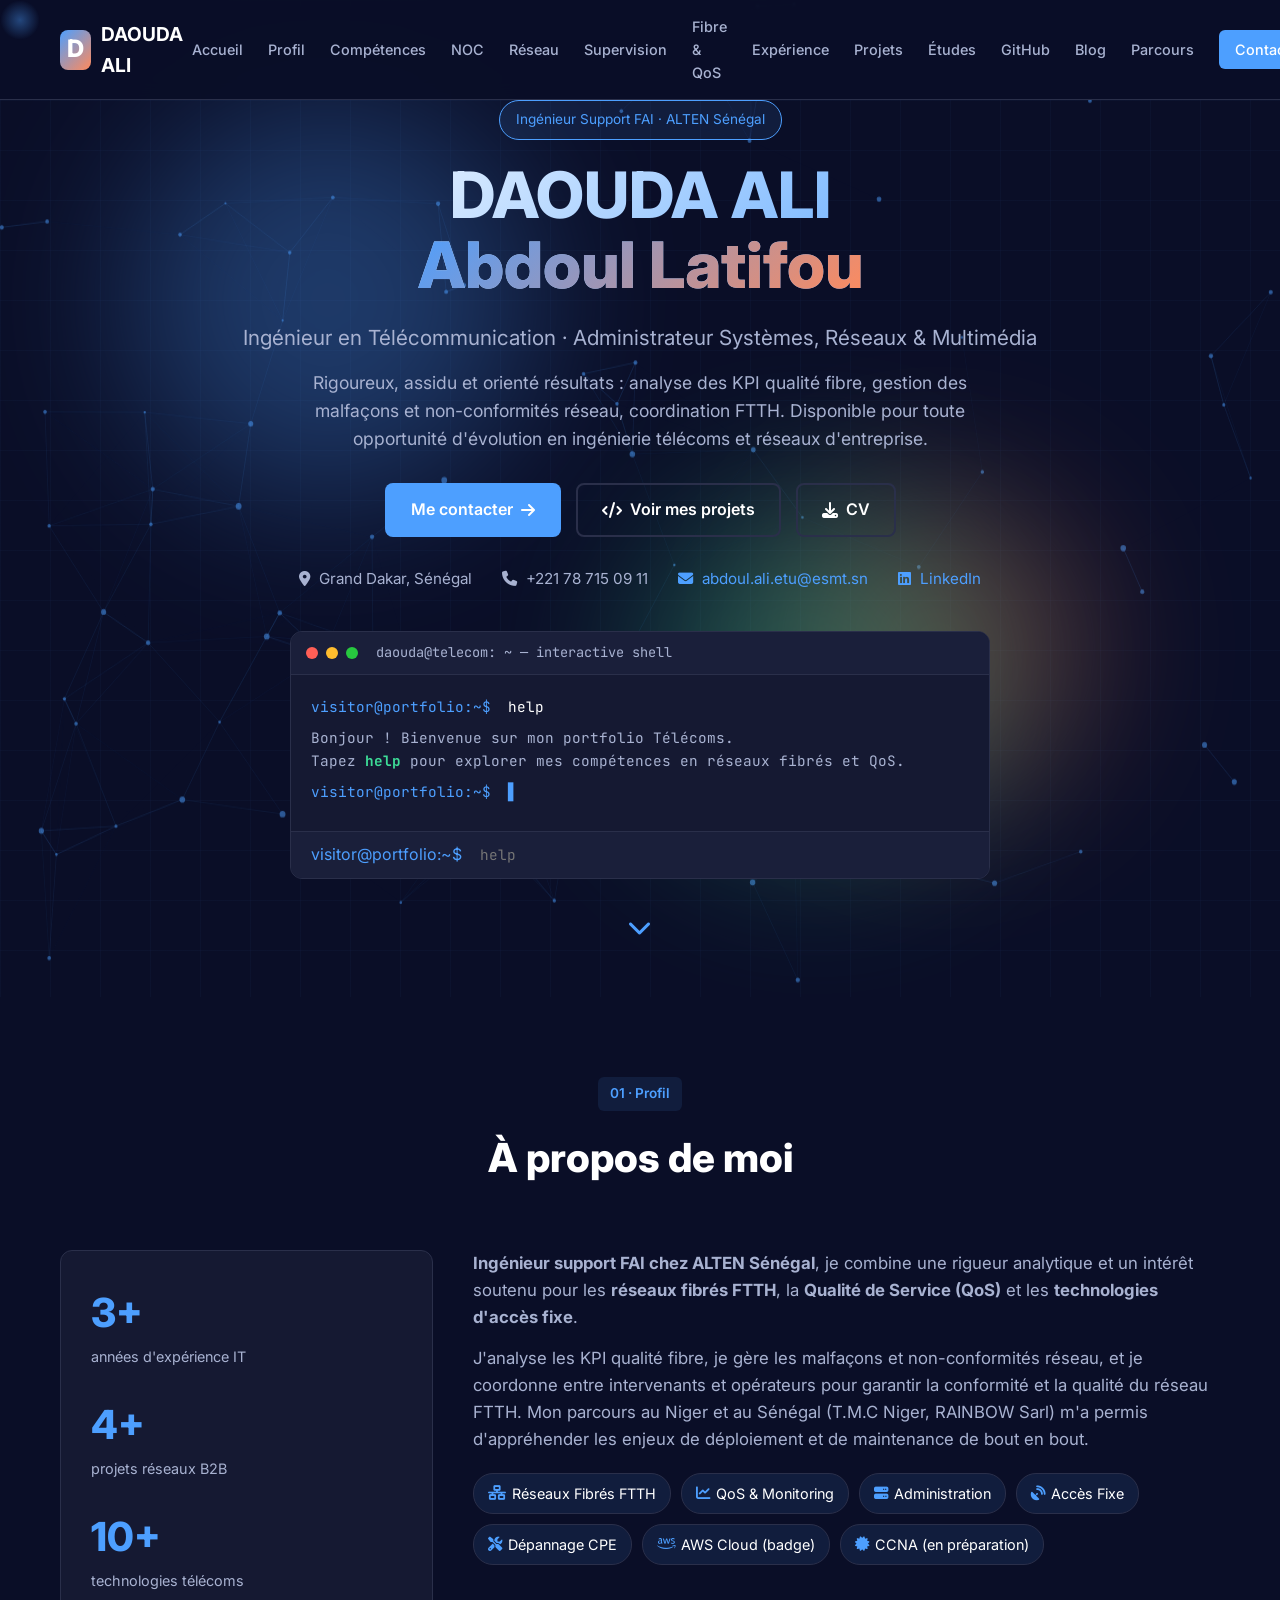
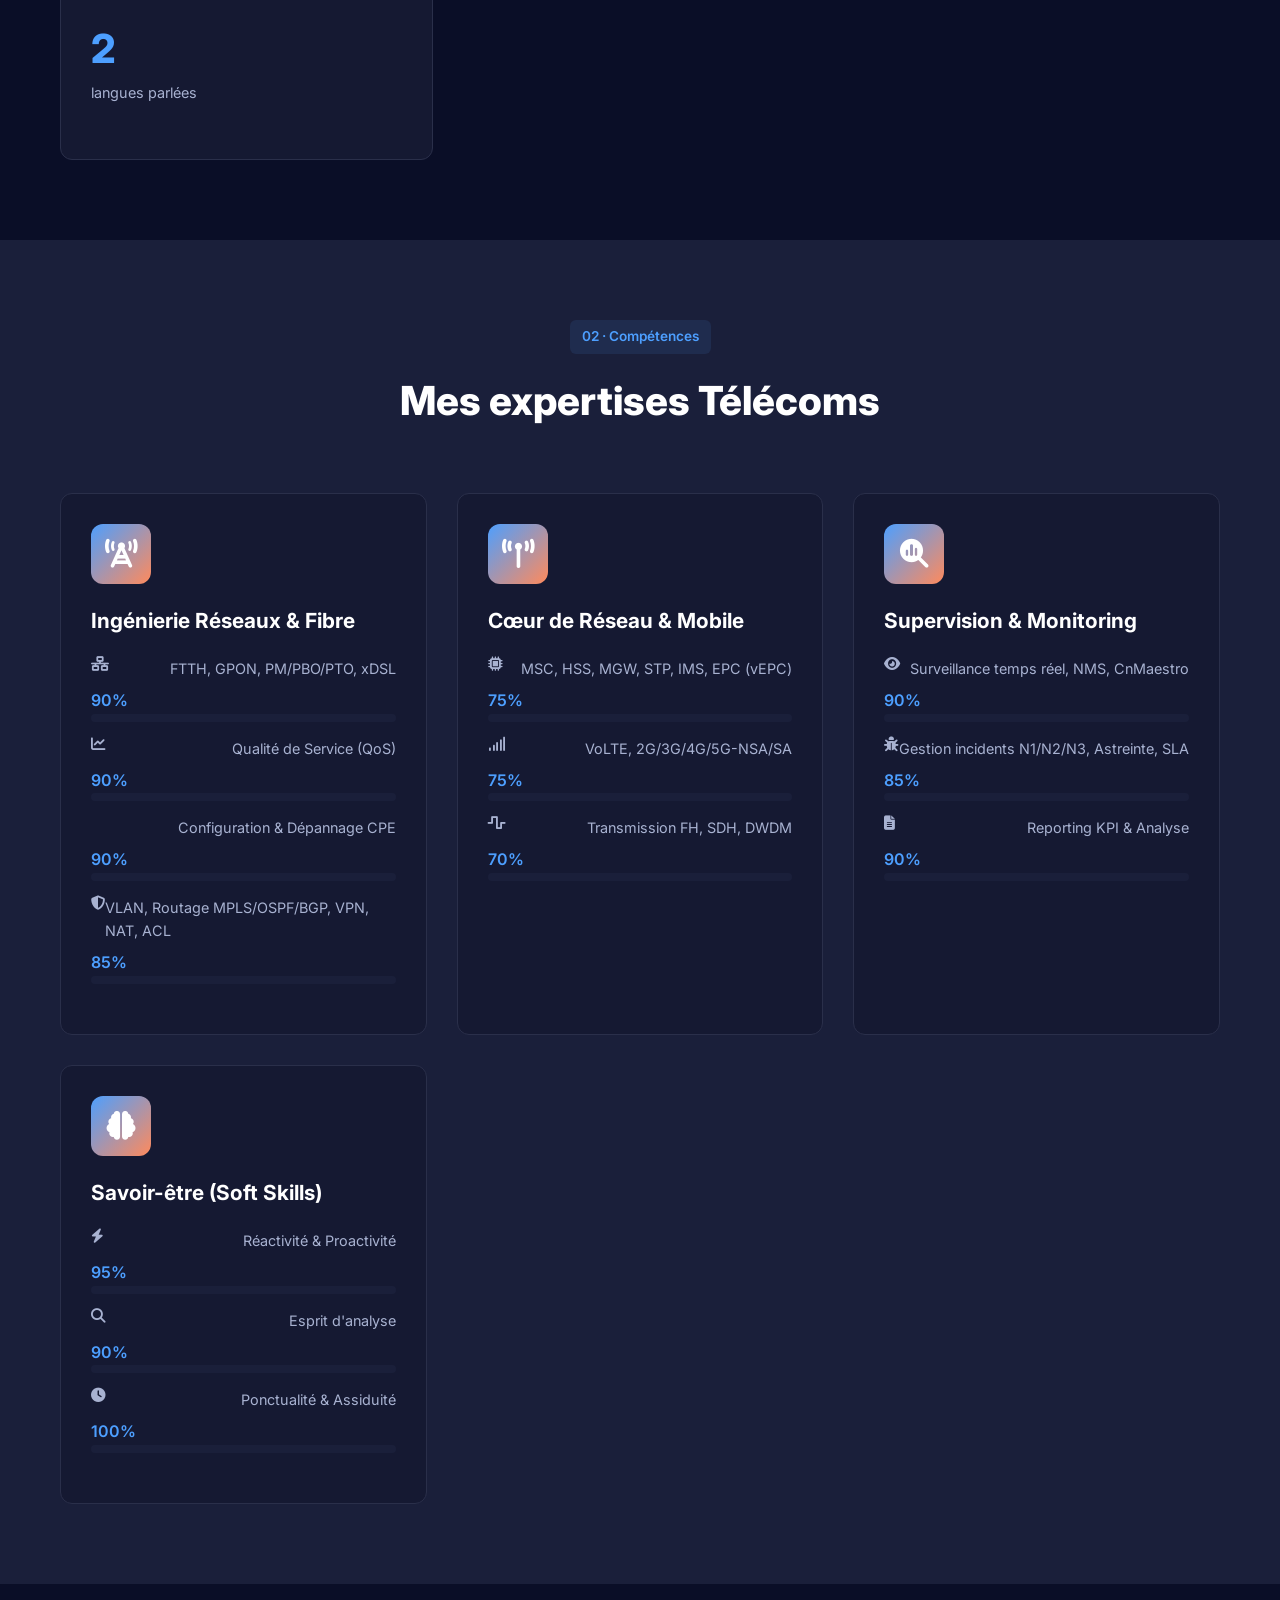
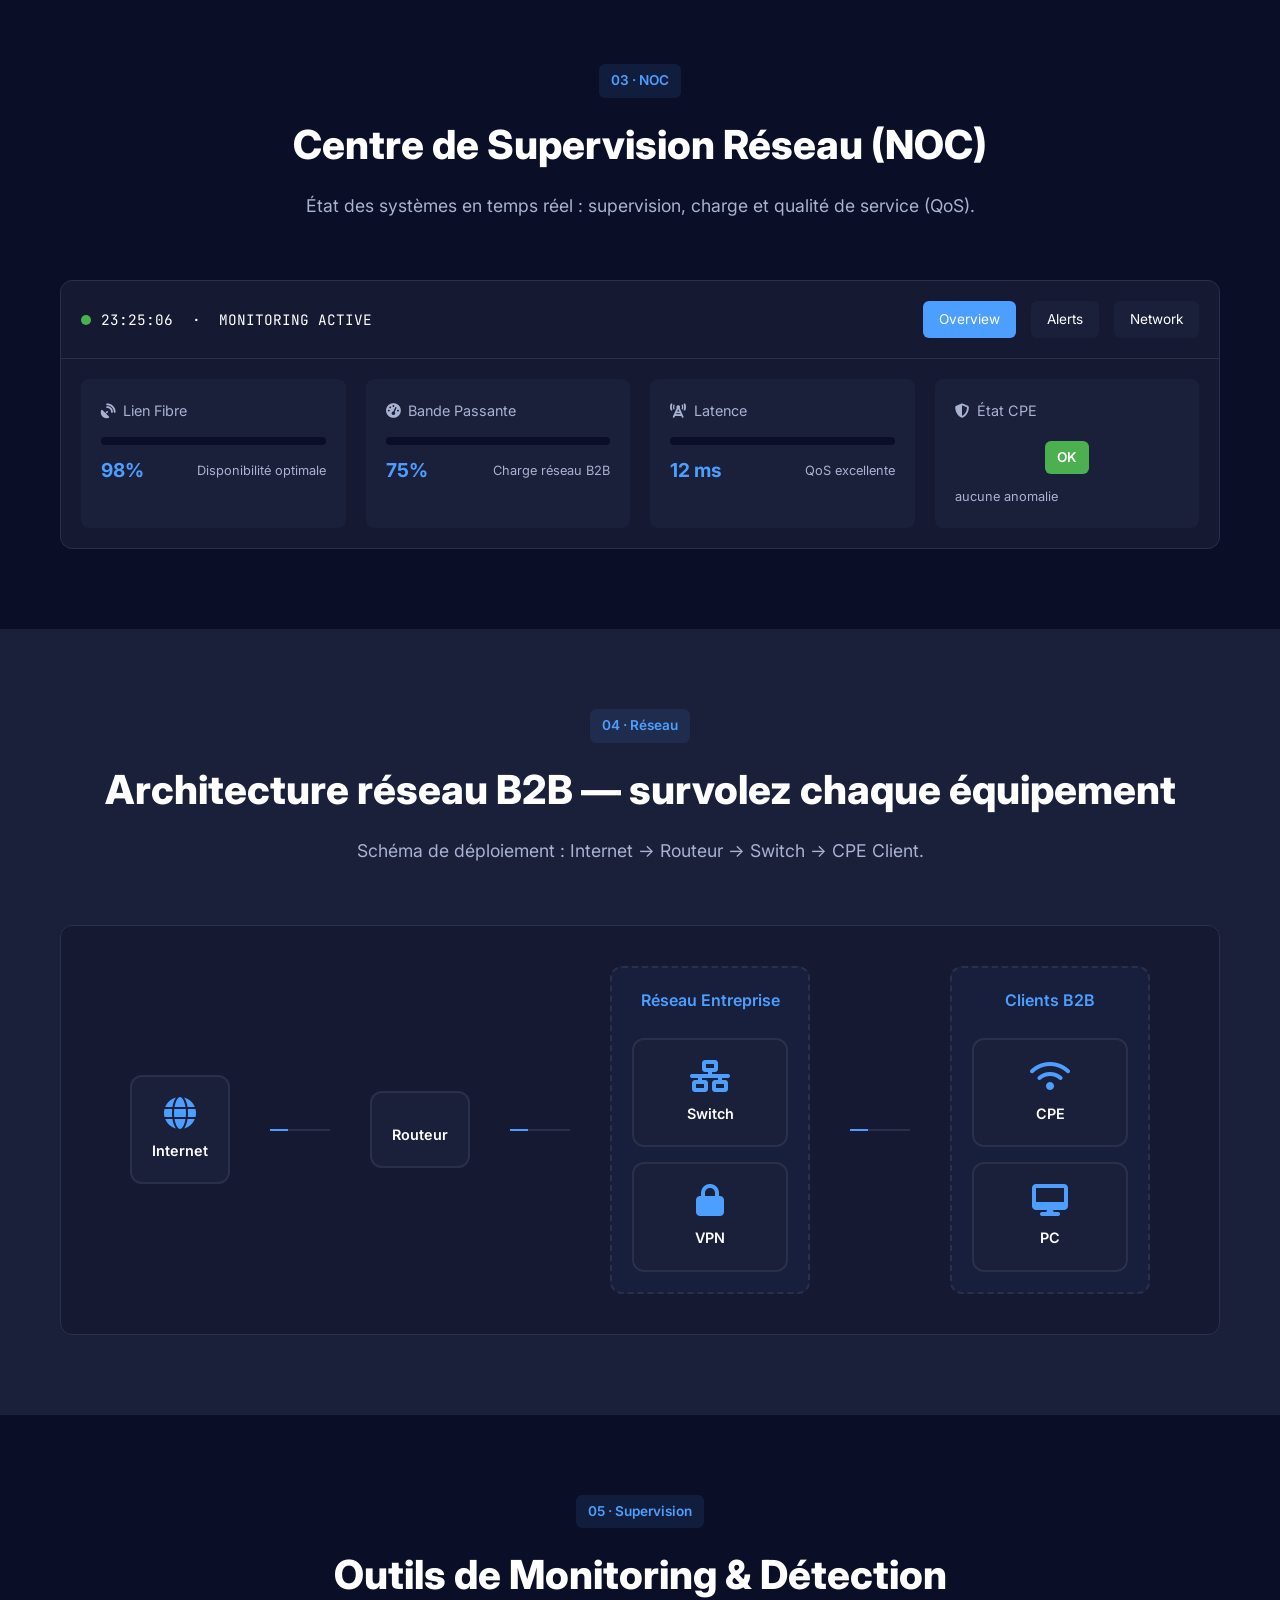
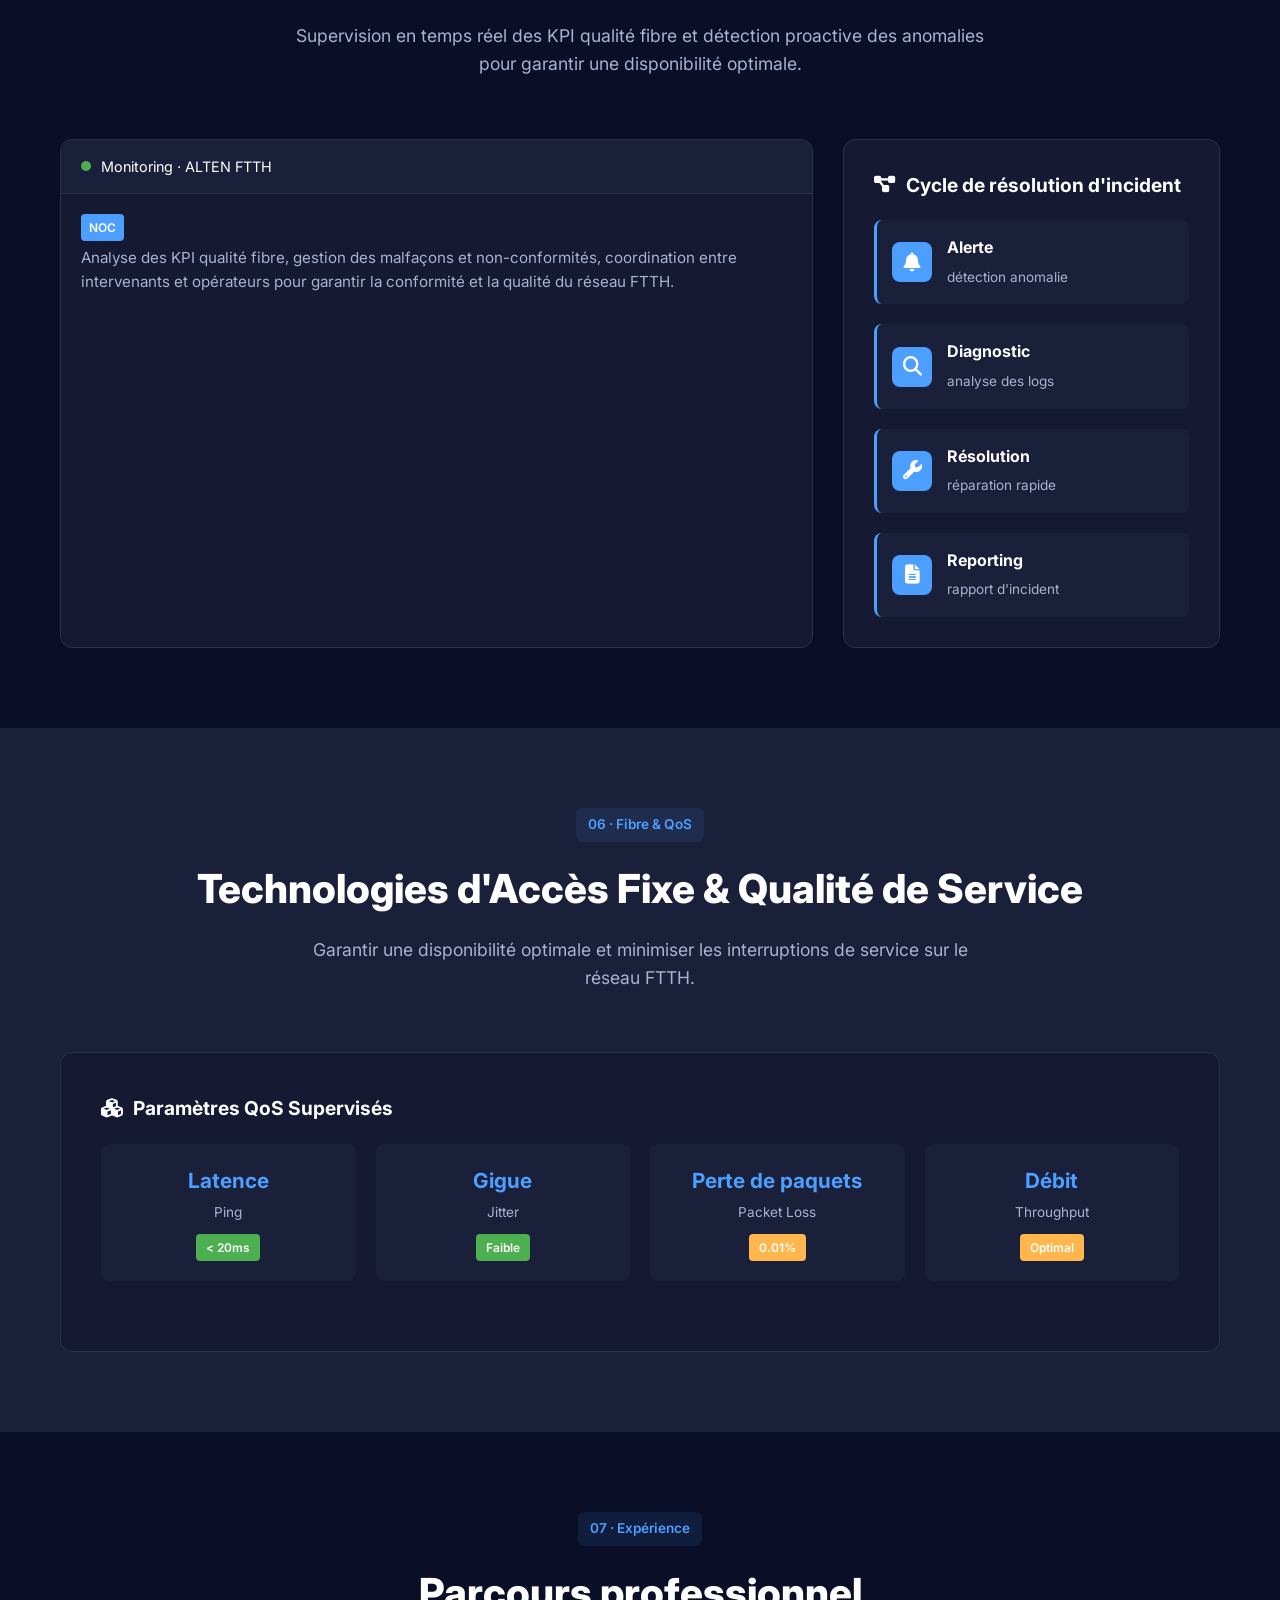
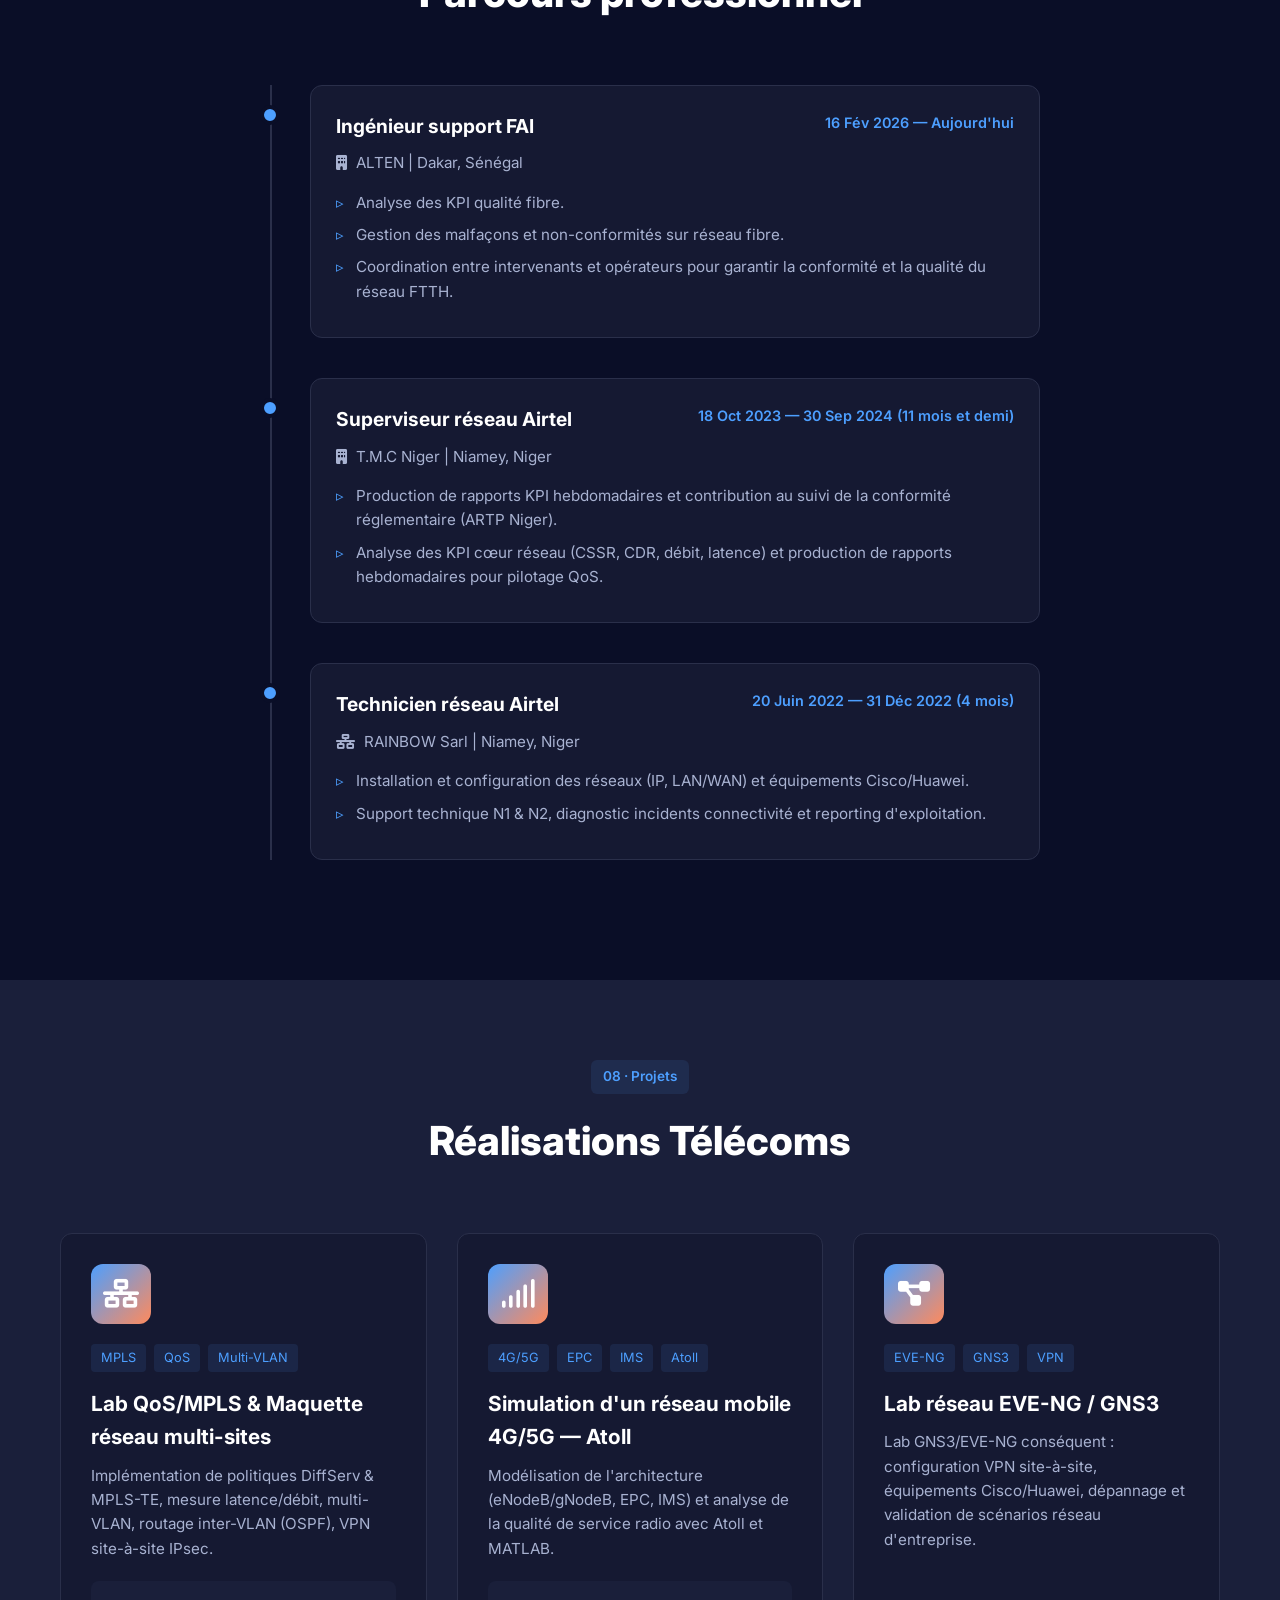
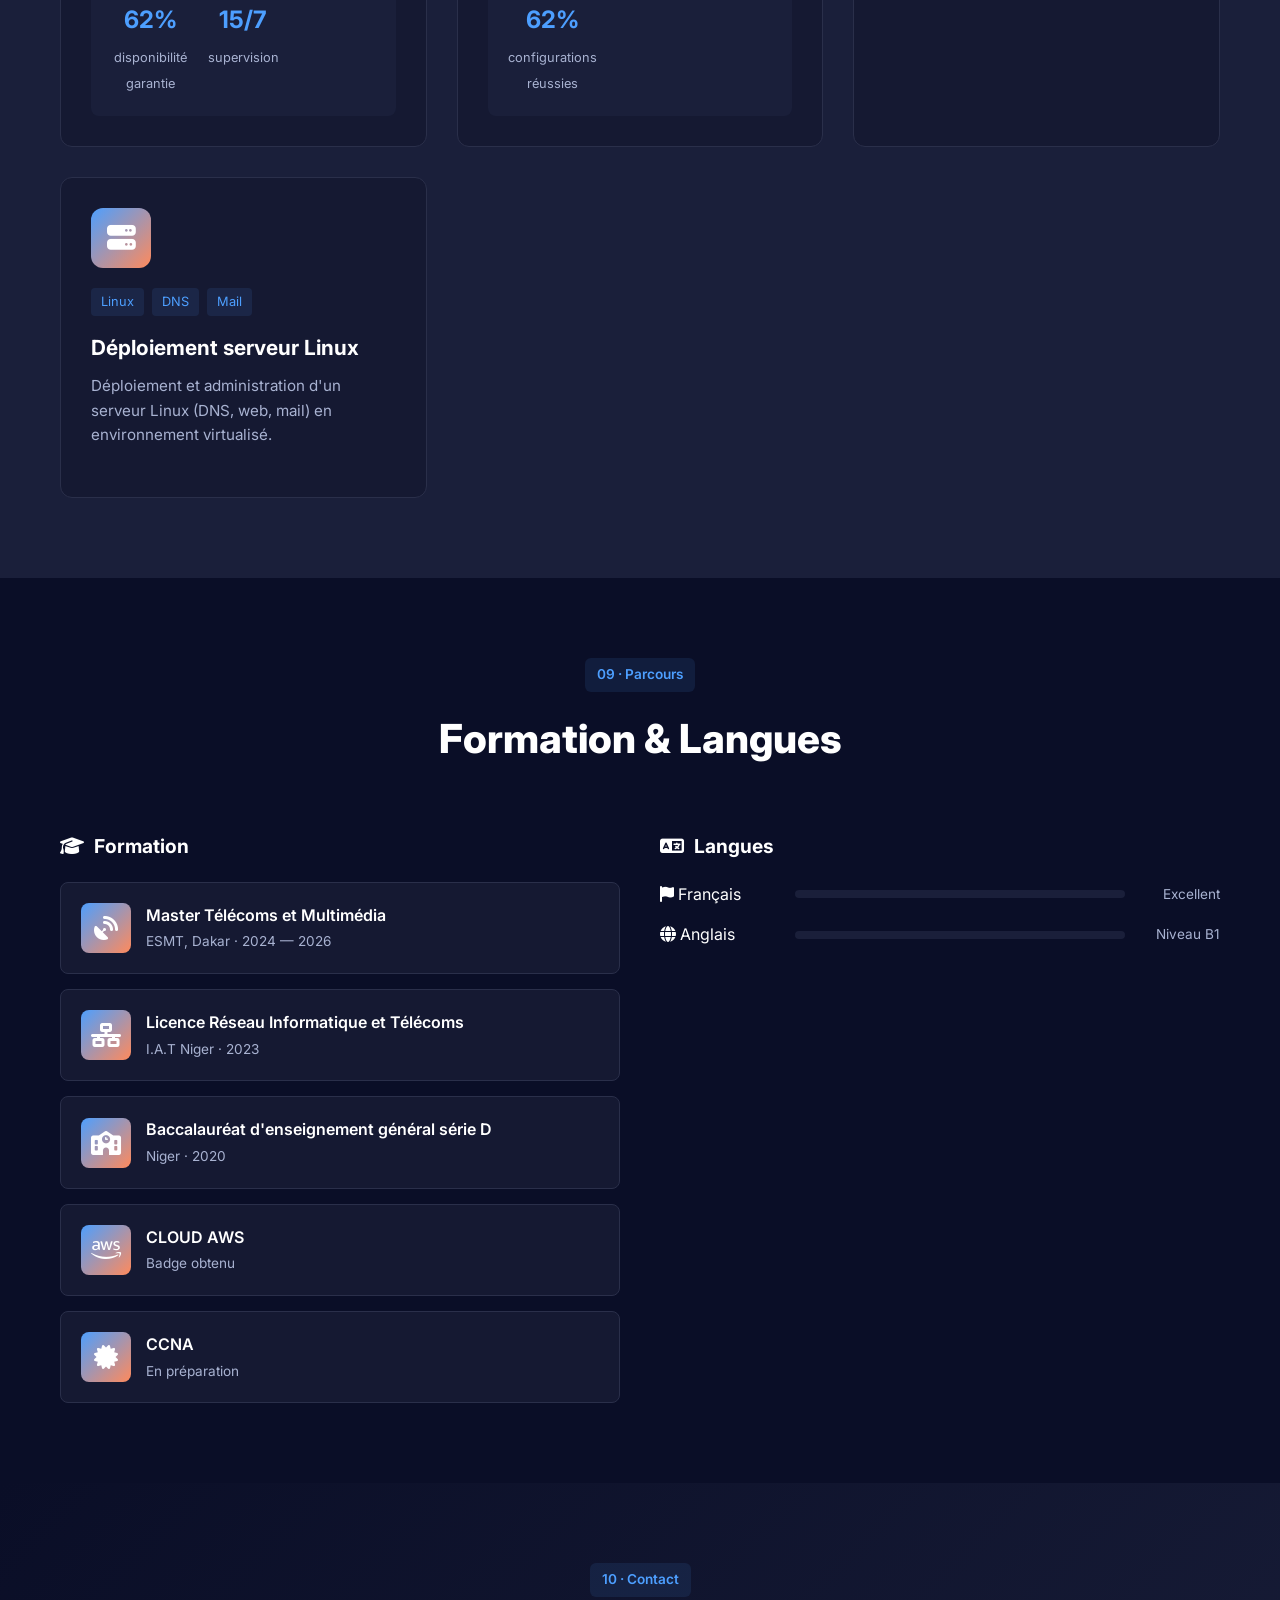
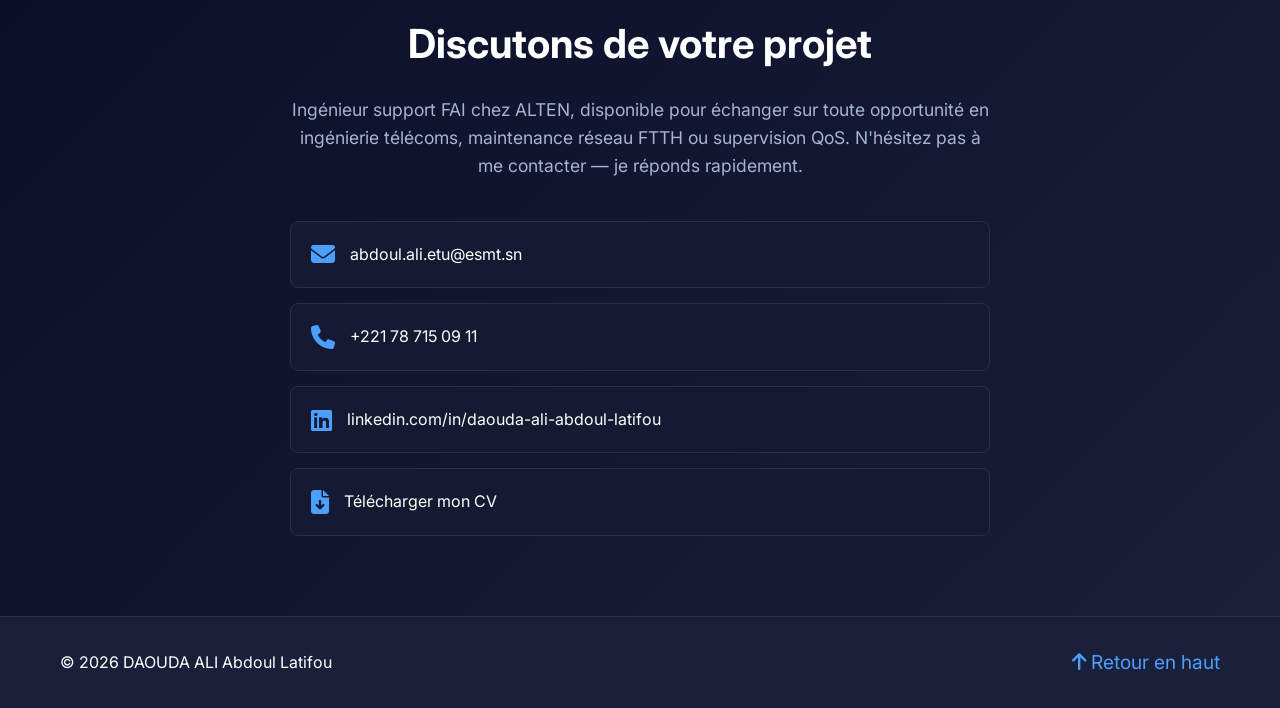
==== commit f3dddeb1: "Update index.html" ====
--- a/index.html
+++ b/index.html
@@ -3,10 +3,10 @@
 <head>
   <meta charset="UTF-8" />
   <meta name="viewport" content="width=device-width, initial-scale=1.0" />
-  <meta name="description" content="Portfolio de DAOUDA ALI Abdoul Latifou — Ingénieur en Télécommunications, spécialiste Maintenance et QoS des Réseaux Fibrés." />
+  <meta name="description" content="Portfolio de DAOUDA ALI Abdoul Latifou — Administrateur Systèmes, Réseaux & Multimédia Telecommunication, spécialiste FTTH et QoS." />
   <meta name="author" content="DAOUDA ALI Abdoul Latifou" />
   <meta property="og:title" content="DAOUDA ALI Abdoul Latifou — Télécoms & Réseaux Fibrés" />
-  <meta property="og:description" content="Portfolio — Étudiant en Master Télécoms et Multimédia à l'ESMT, spécialisé en ingénierie des réseaux fibrés et QoS." />
+  <meta property="og:description" content="Portfolio — Ingénieur support FAI chez ALTEN, spécialisé en ingénierie des réseaux fibrés FTTH et QoS." />
   <meta property="og:type" content="website" />
   <title>DAOUDA ALI Abdoul Latifou — Télécoms & Réseaux Fibrés</title>
   <link rel="icon" type="image/svg+xml" href="assets/img/favicon.svg" />
@@ -58,16 +58,16 @@
         <span class="hero__orb hero__orb--3"></span>
       </div>
       <div class="hero__inner container">
-        <div class="hero__badge reveal">Master Télécoms & Multimédia · ESMT Dakar</div>
+        <div class="hero__badge reveal">Ingénieur Support FAI · ALTEN Sénégal</div>
         <h1 class="hero__title reveal">
           DAOUDA ALI<br />
           <span class="hero__title-accent">Abdoul Latifou</span>
         </h1>
-        <p class="hero__role reveal">Ingénieur Télécommunications · Maintenance & QoS Réseaux Fibrés</p>
+        <p class="hero__role reveal">Ingénieur en Télécommunication · Administrateur Systèmes, Réseaux & Multimédia</p>
         <p class="hero__desc reveal">
-          Rigoureux, assidu et orienté résultats : supervision réseau, technologies d'accès fixe,
-          configuration CPE et administration système. Disponible pour un stage ou un
-          emploi en ingénierie télécoms et réseaux d'entreprise.
+          Rigoureux, assidu et orienté résultats : analyse des KPI qualité fibre, gestion des
+          malfaçons et non-conformités réseau, coordination FTTH. Disponible pour toute
+          opportunité d'évolution en ingénierie télécoms et réseaux d'entreprise.
         </p>
         <div class="hero__actions reveal">
           <a href="#contact" class="btn btn--primary">Me contacter <i class="fa-solid fa-arrow-right"></i></a>
@@ -79,6 +79,9 @@
           <span><i class="fa-solid fa-phone"></i> +221 78 715 09 11</span>
           <a href="mailto:abdoul.ali.etu@esmt.sn" target="_blank" rel="noopener">
             <i class="fa-solid fa-envelope"></i> abdoul.ali.etu@esmt.sn
+          </a>
+          <a href="https://linkedin.com/in/daouda-ali-abdoul-latifou" target="_blank" rel="noopener">
+            <i class="fa-brands fa-linkedin"></i> LinkedIn
           </a>
         </div>
         <div class="hero__terminal reveal">
@@ -108,29 +111,31 @@
         </div>
         <div class="profil">
           <div class="profil__card reveal">
-            <div class="profil__stat"><span class="profil__stat-num" data-count="2" data-suffix="+">0</span><span class="profil__stat-label">années d'expérience IT</span></div>
+            <div class="profil__stat"><span class="profil__stat-num" data-count="3" data-suffix="+">0</span><span class="profil__stat-label">années d'expérience IT</span></div>
             <div class="profil__stat"><span class="profil__stat-num" data-count="4" data-suffix="+">0</span><span class="profil__stat-label">projets réseaux B2B</span></div>
             <div class="profil__stat"><span class="profil__stat-num" data-count="10" data-suffix="+">0</span><span class="profil__stat-label">technologies télécoms</span></div>
-            <div class="profil__stat"><span class="profil__stat-num" data-count="3">0</span><span class="profil__stat-label">langues parlées</span></div>
+            <div class="profil__stat"><span class="profil__stat-num" data-count="2">0</span><span class="profil__stat-label">langues parlées</span></div>
           </div>
           <div class="profil__text reveal">
             <p>
-              Étudiant en <strong>Master Télécoms et Multimédia</strong> à l'ESMT de Dakar, je combine
-              une rigueur analytique et un intérêt soutenu pour les <strong>réseaux fibrés</strong>, la
+              <strong>Ingénieur support FAI chez ALTEN Sénégal</strong>, je combine une rigueur analytique
+              et un intérêt soutenu pour les <strong>réseaux fibrés FTTH</strong>, la
               <strong>Qualité de Service (QoS)</strong> et les <strong>technologies d'accès fixe</strong>.
             </p>
             <p>
-              J'ai des compétences avérées en <strong>administration système (Linux/Windows)</strong>, 
-              <strong>configuration et dépannage CPE</strong>, et <strong>supervision des performances réseau</strong>. 
-              Mon expérience opérationnelle chez Airtel Entreprise B2B me permet d'appréhender les enjeux 
-              de déploiement et de maintenance de bout en bout.
+              J'analyse les KPI qualité fibre, je gère les malfaçons et non-conformités réseau, et je
+              coordonne entre intervenants et opérateurs pour garantir la conformité et la qualité du
+              réseau FTTH. Mon parcours au Niger et au Sénégal (T.M.C Niger, RAINBOW Sarl) m'a permis
+              d'appréhender les enjeux de déploiement et de maintenance de bout en bout.
             </p>
             <div class="profil__chips">
-              <span class="chip"><i class="fa-solid fa-network-wired"></i> Réseaux Fibrés</span>
+              <span class="chip"><i class="fa-solid fa-network-wired"></i> Réseaux Fibrés FTTH</span>
               <span class="chip"><i class="fa-solid fa-chart-line"></i> QoS & Monitoring</span>
               <span class="chip"><i class="fa-solid fa-server"></i> Administration</span>
               <span class="chip"><i class="fa-solid fa-satellite-dish"></i> Accès Fixe</span>
               <span class="chip"><i class="fa-solid fa-screwdriver-wrench"></i> Dépannage CPE</span>
+              <span class="chip"><i class="fa-brands fa-aws"></i> AWS Cloud (badge)</span>
+              <span class="chip"><i class="fa-solid fa-certificate"></i> CCNA (en préparation)</span>
             </div>
           </div>
         </div>
@@ -148,28 +153,28 @@
             <div class="skill__icon"><i class="fa-solid fa-tower-cell"></i></div>
             <h3 class="skill__title">Ingénierie Réseaux & Fibre</h3>
             <div class="skill__bars">
-              <div class="bar"><span class="bar__label"><i class="fa-solid fa-network-wired"></i> Technologies d'Accès Fixe</span><span class="bar__pct">90%</span><div class="bar__track"><span class="bar__fill" data-width="90" style="--pct:90%"></span></div></div>
-              <div class="bar"><span class="bar__label"><i class="fa-solid fa-chart-line"></i> Qualité de Service (QoS)</span><span class="bar__pct">85%</span><div class="bar__track"><span class="bar__fill" data-width="85" style="--pct:85%"></span></div></div>
+              <div class="bar"><span class="bar__label"><i class="fa-solid fa-network-wired"></i> FTTH, GPON, PM/PBO/PTO, xDSL</span><span class="bar__pct">90%</span><div class="bar__track"><span class="bar__fill" data-width="90" style="--pct:90%"></span></div></div>
+              <div class="bar"><span class="bar__label"><i class="fa-solid fa-chart-line"></i> Qualité de Service (QoS)</span><span class="bar__pct">90%</span><div class="bar__track"><span class="bar__fill" data-width="90" style="--pct:90%"></span></div></div>
               <div class="bar"><span class="bar__label"><i class="fa-solid fa-router"></i> Configuration & Dépannage CPE</span><span class="bar__pct">90%</span><div class="bar__track"><span class="bar__fill" data-width="90" style="--pct:90%"></span></div></div>
-              <div class="bar"><span class="bar__label"><i class="fa-solid fa-shield-halved"></i> Réseaux B2B / VPN</span><span class="bar__pct">80%</span><div class="bar__track"><span class="bar__fill" data-width="80" style="--pct:80%"></span></div></div>
+              <div class="bar"><span class="bar__label"><i class="fa-solid fa-shield-halved"></i> VLAN, Routage MPLS/OSPF/BGP, VPN, NAT, ACL</span><span class="bar__pct">85%</span><div class="bar__track"><span class="bar__fill" data-width="85" style="--pct:85%"></span></div></div>
             </div>
           </article>
           <article class="skill reveal">
-            <div class="skill__icon"><i class="fa-solid fa-server"></i></div>
-            <h3 class="skill__title">Systèmes & Administration</h3>
+            <div class="skill__icon"><i class="fa-solid fa-tower-broadcast"></i></div>
+            <h3 class="skill__title">Cœur de Réseau & Mobile</h3>
             <div class="skill__bars">
-              <div class="bar"><span class="bar__label"><i class="fa-brands fa-linux"></i> Systèmes Linux</span><span class="bar__pct">85%</span><div class="bar__track"><span class="bar__fill" data-width="85" style="--pct:85%"></span></div></div>
-              <div class="bar"><span class="bar__label"><i class="fa-brands fa-windows"></i> Systèmes Windows</span><span class="bar__pct">80%</span><div class="bar__track"><span class="bar__fill" data-width="80" style="--pct:80%"></span></div></div>
-              <div class="bar"><span class="bar__label"><i class="fa-solid fa-database"></i> Administration Réseaux</span><span class="bar__pct">85%</span><div class="bar__track"><span class="bar__fill" data-width="85" style="--pct:85%"></span></div></div>
+              <div class="bar"><span class="bar__label"><i class="fa-solid fa-microchip"></i> MSC, HSS, MGW, STP, IMS, EPC (vEPC)</span><span class="bar__pct">75%</span><div class="bar__track"><span class="bar__fill" data-width="75" style="--pct:75%"></span></div></div>
+              <div class="bar"><span class="bar__label"><i class="fa-solid fa-signal"></i> VoLTE, 2G/3G/4G/5G-NSA/SA</span><span class="bar__pct">75%</span><div class="bar__track"><span class="bar__fill" data-width="75" style="--pct:75%"></span></div></div>
+              <div class="bar"><span class="bar__label"><i class="fa-solid fa-wave-square"></i> Transmission FH, SDH, DWDM</span><span class="bar__pct">70%</span><div class="bar__track"><span class="bar__fill" data-width="70" style="--pct:70%"></span></div></div>
             </div>
           </article>
           <article class="skill reveal">
             <div class="skill__icon"><i class="fa-solid fa-magnifying-glass-chart"></i></div>
             <h3 class="skill__title">Supervision & Monitoring</h3>
             <div class="skill__bars">
-              <div class="bar"><span class="bar__label"><i class="fa-solid fa-eye"></i> Surveillance Temps Réel</span><span class="bar__pct">90%</span><div class="bar__track"><span class="bar__fill" data-width="90" style="--pct:90%"></span></div></div>
-              <div class="bar"><span class="bar__label"><i class="fa-solid fa-bug"></i> Détection d'Anomalies</span><span class="bar__pct">85%</span><div class="bar__track"><span class="bar__fill" data-width="85" style="--pct:85%"></span></div></div>
-              <div class="bar"><span class="bar__label"><i class="fa-solid fa-file-lines"></i> Reporting & Analyse</span><span class="bar__pct">80%</span><div class="bar__track"><span class="bar__fill" data-width="80" style="--pct:80%"></span></div></div>
+              <div class="bar"><span class="bar__label"><i class="fa-solid fa-eye"></i> Surveillance temps réel, NMS, CnMaestro</span><span class="bar__pct">90%</span><div class="bar__track"><span class="bar__fill" data-width="90" style="--pct:90%"></span></div></div>
+              <div class="bar"><span class="bar__label"><i class="fa-solid fa-bug"></i> Gestion incidents N1/N2/N3, Astreinte, SLA</span><span class="bar__pct">85%</span><div class="bar__track"><span class="bar__fill" data-width="85" style="--pct:85%"></span></div></div>
+              <div class="bar"><span class="bar__label"><i class="fa-solid fa-file-lines"></i> Reporting KPI & Analyse</span><span class="bar__pct">90%</span><div class="bar__track"><span class="bar__fill" data-width="90" style="--pct:90%"></span></div></div>
             </div>
           </article>
           <article class="skill reveal">
@@ -256,13 +261,13 @@
         <div class="section__head reveal">
           <span class="section__tag">05 · Supervision</span>
           <h2 class="section__title">Outils de Monitoring & Détection</h2>
-          <p class="section__sub">Supervision en temps réel des performances réseau et détection proactive des anomalies pour garantir une disponibilité optimale.</p>
+          <p class="section__sub">Supervision en temps réel des KPI qualité fibre et détection proactive des anomalies pour garantir une disponibilité optimale.</p>
         </div>
         <div class="ai reveal">
           <div class="ai__chat">
-            <div class="ai__bar"><span class="ai__status"><span class="soc__pulse"></span> Monitoring · Airtel B2B</span></div>
+            <div class="ai__bar"><span class="ai__status"><span class="soc__pulse"></span> Monitoring · ALTEN FTTH</span></div>
             <div class="ai__log" id="aiLog" aria-live="polite">
-              <div class="ai__msg ai__msg--bot"><span class="ai__who">NOC</span><span class="ai__text">Analyse des performances réseau et production de rapports réguliers pour recommander des améliorations et optimiser les infrastructures.</span></div>
+              <div class="ai__msg ai__msg--bot"><span class="ai__who">NOC</span><span class="ai__text">Analyse des KPI qualité fibre, gestion des malfaçons et non-conformités, coordination entre intervenants et opérateurs pour garantir la conformité et la qualité du réseau FTTH.</span></div>
             </div>
           </div>
           <div class="ai__agent">
@@ -283,7 +288,7 @@
         <div class="section__head reveal">
           <span class="section__tag">06 · Fibre & QoS</span>
           <h2 class="section__title">Technologies d'Accès Fixe & Qualité de Service</h2>
-          <p class="section__sub">Garantir une disponibilité optimale et minimiser les interruptions de service pour les clients B2B.</p>
+          <p class="section__sub">Garantir une disponibilité optimale et minimiser les interruptions de service sur le réseau FTTH.</p>
         </div>
         <div class="crypto reveal">
           <div class="crypto__pq">
@@ -310,14 +315,14 @@
             <div class="timeline__dot"></div>
             <div class="timeline__card">
               <div class="timeline__head">
-                <h3 class="timeline__title">Supervision réseau Airtel Entreprise B2B</h3>
-                <span class="timeline__date">Oct 2023 — Sep 2024</span>
-              </div>
-              <p class="timeline__org"><i class="fa-solid fa-building"></i> T.M.C Niger | Niamey, Niger (Stage)</p>
+                <h3 class="timeline__title">Ingénieur support FAI</h3>
+                <span class="timeline__date">16 Fév 2026 — Aujourd'hui</span>
+              </div>
+              <p class="timeline__org"><i class="fa-solid fa-building"></i> ALTEN | Dakar, Sénégal</p>
               <ul class="timeline__list">
-                <li>Surveillance en temps réel des performances réseau et détection proactive des anomalies.</li>
-                <li>Gestion des incidents réseau, résolution rapide des pannes et coordination avec les équipes techniques.</li>
-                <li>Analyse des performances et production de rapports réguliers pour optimiser les infrastructures.</li>
+                <li>Analyse des KPI qualité fibre.</li>
+                <li>Gestion des malfaçons et non-conformités sur réseau fibre.</li>
+                <li>Coordination entre intervenants et opérateurs pour garantir la conformité et la qualité du réseau FTTH.</li>
               </ul>
             </div>
           </article>
@@ -325,14 +330,13 @@
             <div class="timeline__dot"></div>
             <div class="timeline__card">
               <div class="timeline__head">
-                <h3 class="timeline__title">Technicien réseau Airtel Entreprise B2B</h3>
-                <span class="timeline__date">Sep 2022 — Déc 2022</span>
-              </div>
-              <p class="timeline__org"><i class="fa-solid fa-network-wired"></i> RAINBOW Sarl | Niamey, Niger (Stage)</p>
+                <h3 class="timeline__title">Superviseur réseau Airtel</h3>
+                <span class="timeline__date">18 Oct 2023 — 30 Sep 2024 (11 mois et demi)</span>
+              </div>
+              <p class="timeline__org"><i class="fa-solid fa-building"></i> T.M.C Niger | Niamey, Niger</p>
               <ul class="timeline__list">
-                <li>Installation et configuration de réseaux (internet, VPN, lignes dédiées) pour les clients B2B.</li>
-                <li>Assistance technique et résolution d'incidents liés à la connectivité.</li>
-                <li>Monitoring des performances réseau et reporting.</li>
+                <li>Production de rapports KPI hebdomadaires et contribution au suivi de la conformité réglementaire (ARTP Niger).</li>
+                <li>Analyse des KPI cœur réseau (CSSR, CDR, débit, latence) et production de rapports hebdomadaires pour pilotage QoS.</li>
               </ul>
             </div>
           </article>
@@ -340,24 +344,14 @@
             <div class="timeline__dot"></div>
             <div class="timeline__card">
               <div class="timeline__head">
-                <h3 class="timeline__title">Master Télécoms et Multimédia</h3>
-                <span class="timeline__date">2024 — 2026</span>
-              </div>
-              <p class="timeline__org"><i class="fa-solid fa-graduation-cap"></i> ESMT — Dakar, Sénégal</p>
+                <h3 class="timeline__title">Technicien réseau Airtel</h3>
+                <span class="timeline__date">20 Juin 2022 — 31 Déc 2022 (4 mois)</span>
+              </div>
+              <p class="timeline__org"><i class="fa-solid fa-network-wired"></i> RAINBOW Sarl | Niamey, Niger</p>
               <ul class="timeline__list">
-                <li>Master 1 (2024-2025) et Master 2 en cours du soir (2025-2026).</li>
-                <li>Spécialisation en ingénierie des réseaux fibrés et QoS.</li>
+                <li>Installation et configuration des réseaux (IP, LAN/WAN) et équipements Cisco/Huawei.</li>
+                <li>Support technique N1 & N2, diagnostic incidents connectivité et reporting d'exploitation.</li>
               </ul>
-            </div>
-          </article>
-          <article class="timeline__item reveal">
-            <div class="timeline__dot"></div>
-            <div class="timeline__card">
-              <div class="timeline__head">
-                <h3 class="timeline__title">Licence en Réseau Informatique et Télécommunications</h3>
-                <span class="timeline__date">2023</span>
-              </div>
-              <p class="timeline__org"><i class="fa-solid fa-graduation-cap"></i> I.A.T — Niger</p>
             </div>
           </article>
         </div>
@@ -372,26 +366,42 @@
         </div>
         <div class="projects">
           <article class="project reveal" data-tilt>
-            <div class="project__icon"><i class="fa-solid fa-chart-line"></i></div>
+            <div class="project__icon"><i class="fa-solid fa-network-wired"></i></div>
             <div class="project__body">
-              <div class="project__tags"><span>Monitoring</span><span>QoS</span><span>Reporting</span></div>
-              <h3 class="project__title">Optimisation des Performances Réseau B2B</h3>
-              <p class="project__desc">Analyse des performances réseau et production de rapports réguliers pour recommander des améliorations.</p>
+              <div class="project__tags"><span>MPLS</span><span>QoS</span><span>Multi-VLAN</span></div>
+              <h3 class="project__title">Lab QoS/MPLS & Maquette réseau multi-sites</h3>
+              <p class="project__desc">Implémentation de politiques DiffServ & MPLS-TE, mesure latence/débit, multi-VLAN, routage inter-VLAN (OSPF), VPN site-à-site IPsec.</p>
               <div class="project__metrics">
-                <div class="metric"><span class="metric__val" data-count="99" data-suffix="%">0%</span><span class="metric__label">disibilité garantie</span></div>
+                <div class="metric"><span class="metric__val" data-count="99" data-suffix="%">0%</span><span class="metric__label">disponibilité garantie</span></div>
                 <div class="metric"><span class="metric__val" data-count="24" data-suffix="/7">0/7</span><span class="metric__label">supervision</span></div>
               </div>
             </div>
           </article>
           <article class="project reveal" data-tilt>
-            <div class="project__icon"><i class="fa-solid fa-wifi"></i></div>
+            <div class="project__icon"><i class="fa-solid fa-signal"></i></div>
             <div class="project__body">
-              <div class="project__tags"><span>CPE</span><span>VPN</span><span>B2B</span></div>
-              <h3 class="project__title">Déploiement de Réseaux d'Entreprise</h3>
-              <p class="project__desc">Installation et configuration de réseaux (internet, VPN, lignes dédiées) pour les clients B2B.</p>
+              <div class="project__tags"><span>4G/5G</span><span>EPC</span><span>IMS</span><span>Atoll</span></div>
+              <h3 class="project__title">Simulation d'un réseau mobile 4G/5G — Atoll</h3>
+              <p class="project__desc">Modélisation de l'architecture (eNodeB/gNodeB, EPC, IMS) et analyse de la qualité de service radio avec Atoll et MATLAB.</p>
               <div class="project__metrics">
                 <div class="metric"><span class="metric__val" data-count="100" data-suffix="%">0%</span><span class="metric__label">configurations réussies</span></div>
               </div>
+            </div>
+          </article>
+          <article class="project reveal" data-tilt>
+            <div class="project__icon"><i class="fa-solid fa-diagram-project"></i></div>
+            <div class="project__body">
+              <div class="project__tags"><span>EVE-NG</span><span>GNS3</span><span>VPN</span></div>
+              <h3 class="project__title">Lab réseau EVE-NG / GNS3</h3>
+              <p class="project__desc">Lab GNS3/EVE-NG conséquent : configuration VPN site-à-site, équipements Cisco/Huawei, dépannage et validation de scénarios réseau d'entreprise.</p>
+            </div>
+          </article>
+          <article class="project reveal" data-tilt>
+            <div class="project__icon"><i class="fa-solid fa-server"></i></div>
+            <div class="project__body">
+              <div class="project__tags"><span>Linux</span><span>DNS</span><span>Mail</span></div>
+              <h3 class="project__title">Déploiement serveur Linux</h3>
+              <p class="project__desc">Déploiement et administration d'un serveur Linux (DNS, web, mail) en environnement virtualisé.</p>
             </div>
           </article>
         </div>
@@ -418,7 +428,15 @@
               </div>
               <div class="cert">
                 <span class="cert__badge"><i class="fa-solid fa-school"></i></span>
-                <div><p class="cert__name">Baccalauréat Série D (BAC D)</p><p class="cert__org">Niger · 2020</p></div>
+                <div><p class="cert__name">Baccalauréat d'enseignement général série D</p><p class="cert__org">Niger · 2020</p></div>
+              </div>
+              <div class="cert">
+                <span class="cert__badge"><i class="fa-brands fa-aws"></i></span>
+                <div><p class="cert__name">CLOUD AWS</p><p class="cert__org">Badge obtenu</p></div>
+              </div>
+              <div class="cert">
+                <span class="cert__badge"><i class="fa-solid fa-certificate"></i></span>
+                <div><p class="cert__name">CCNA</p><p class="cert__org">En préparation</p></div>
               </div>
             </div>
           </div>
@@ -426,8 +444,7 @@
             <h3 class="sub-title"><i class="fa-solid fa-language"></i> Langues</h3>
             <div class="langs">
               <div class="lang"><span><i class="fa-solid fa-flag"></i> Français</span><div class="lang__bar"><span class="lang__fill" data-width="100" style="--pct:100%"></span></div><span class="lang__level">Excellent</span></div>
-              <div class="lang"><span><i class="fa-solid fa-language"></i> Zarma & Hausa</span><div class="lang__bar"><span class="lang__fill" data-width="90" style="--pct:90%"></span></div><span class="lang__level">Très bon</span></div>
-              <div class="lang"><span><i class="fa-solid fa-globe"></i> Anglais</span><div class="lang__bar"><span class="lang__fill" data-width="50" style="--pct:50%"></span></div><span class="lang__level">Passable</span></div>
+              <div class="lang"><span><i class="fa-solid fa-globe"></i> Anglais</span><div class="lang__bar"><span class="lang__fill" data-width="60" style="--pct:60%"></span></div><span class="lang__level">Niveau B1</span></div>
             </div>
           </div>
         </div>
@@ -440,12 +457,14 @@
           <span class="section__tag">10 · Contact</span>
           <h2 class="contact__title">Discutons de votre projet</h2>
           <p class="contact__desc">
-            Disponible pour un stage ou un emploi en ingénierie télécoms, maintenance réseau ou supervision.
+            Ingénieur support FAI chez ALTEN, disponible pour échanger sur toute opportunité en
+            ingénierie télécoms, maintenance réseau FTTH ou supervision QoS.
             N'hésitez pas à me contacter — je réponds rapidement.
           </p>
           <div class="contact__links">
             <a href="mailto:abdoul.ali.etu@esmt.sn" class="contact__link"><i class="fa-solid fa-envelope"></i><span>abdoul.ali.etu@esmt.sn</span></a>
             <a href="tel:+221787150911" class="contact__link"><i class="fa-solid fa-phone"></i><span>+221 78 715 09 11</span></a>
+            <a href="https://linkedin.com/in/daouda-ali-abdoul-latifou" target="_blank" rel="noopener" class="contact__link"><i class="fa-brands fa-linkedin"></i><span>linkedin.com/in/daouda-ali-abdoul-latifou</span></a>
             <a href="assets/CV_Daouda_Ali.pdf" download="CV-Daouda-Ali.pdf" class="contact__link"><i class="fa-solid fa-file-arrow-down"></i><span>Télécharger mon CV</span></a>
           </div>
         </div>
@@ -462,4 +481,4 @@
 
   <script src="assets/js/main.js"></script>
 </body>
-</html>+</html>
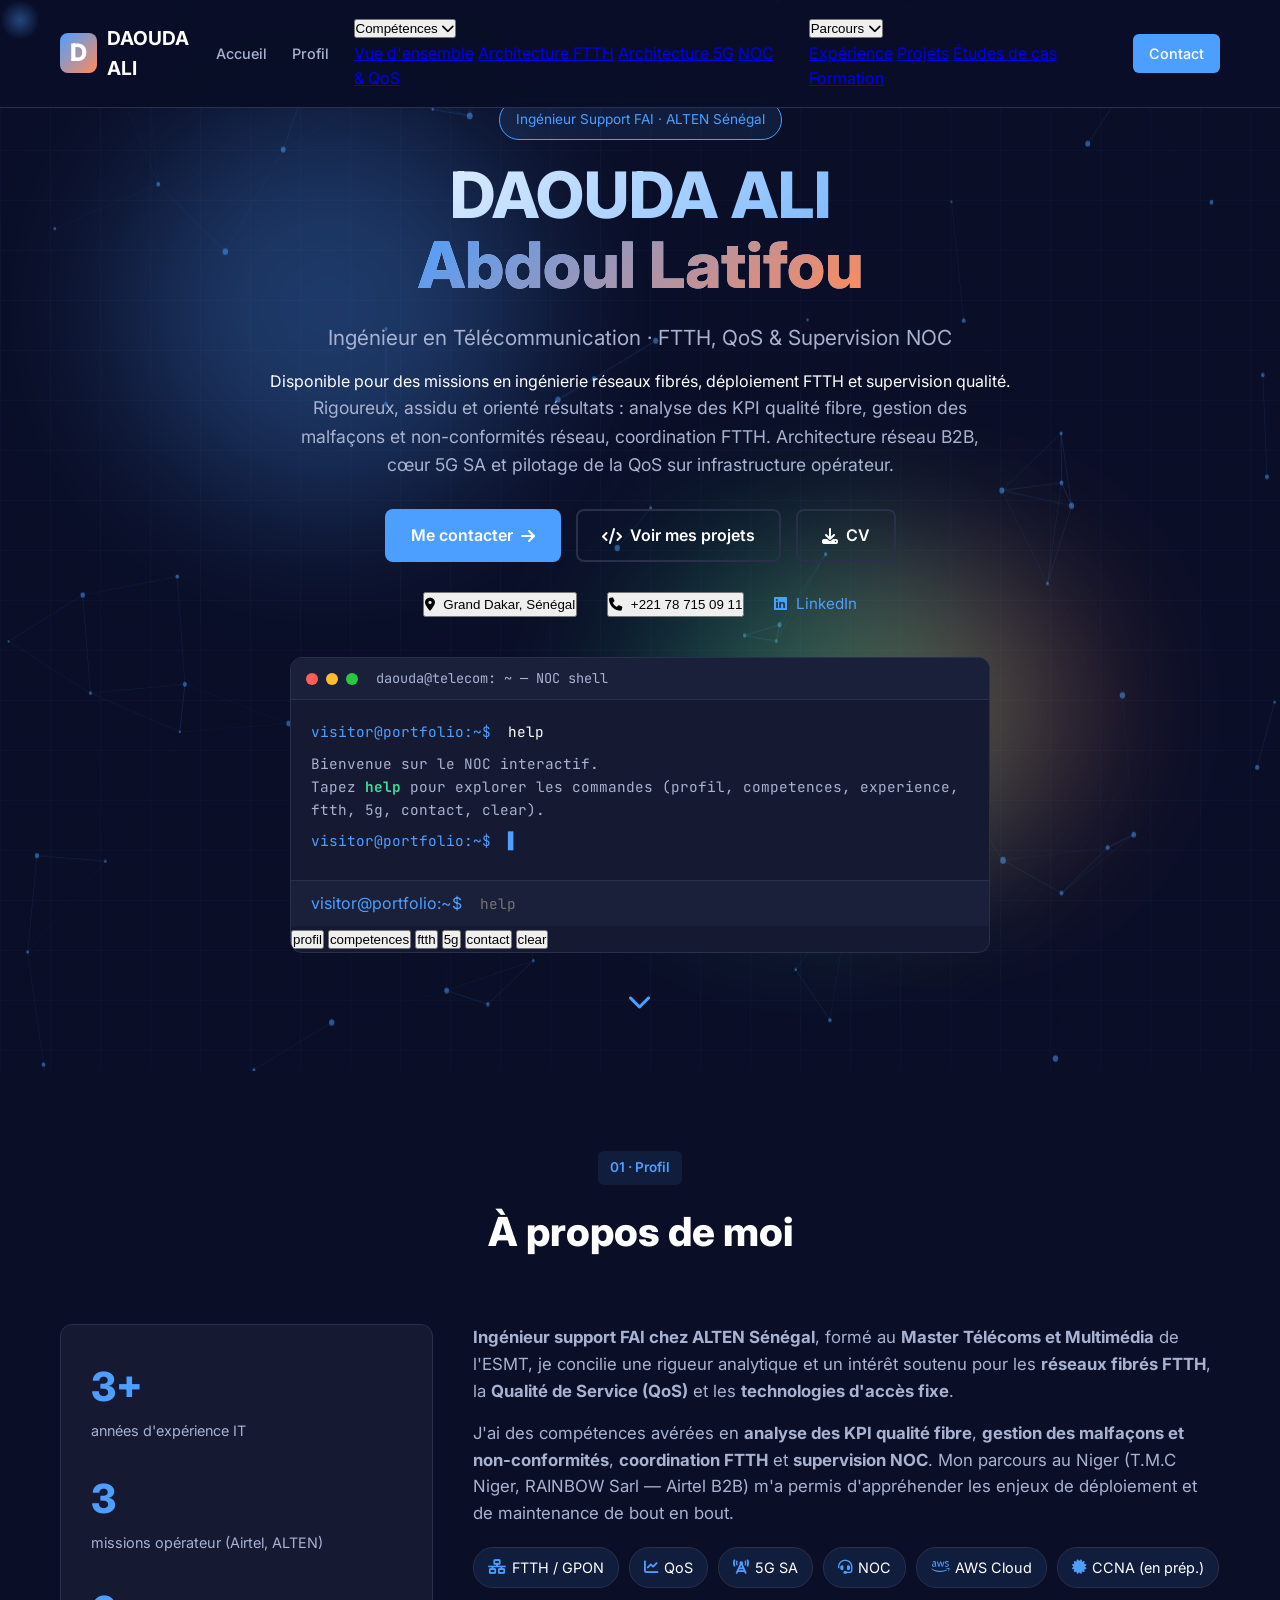
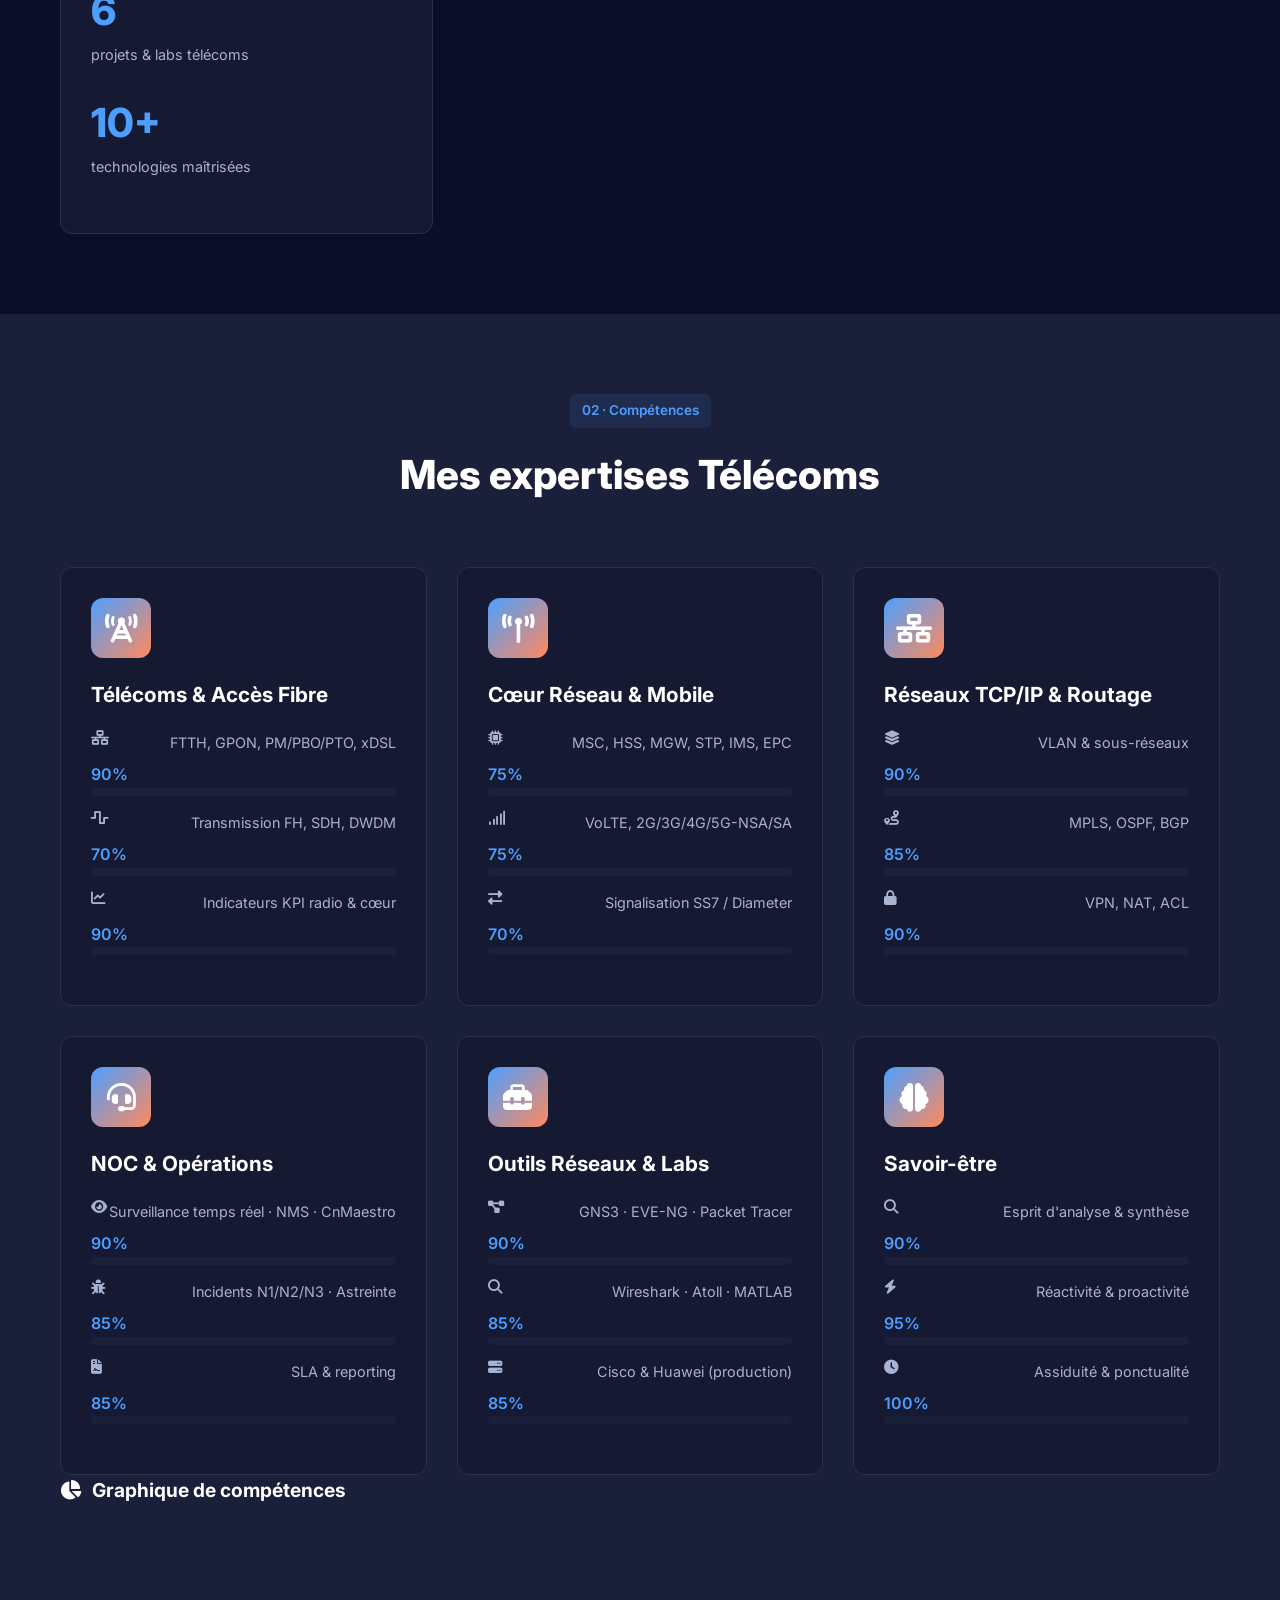
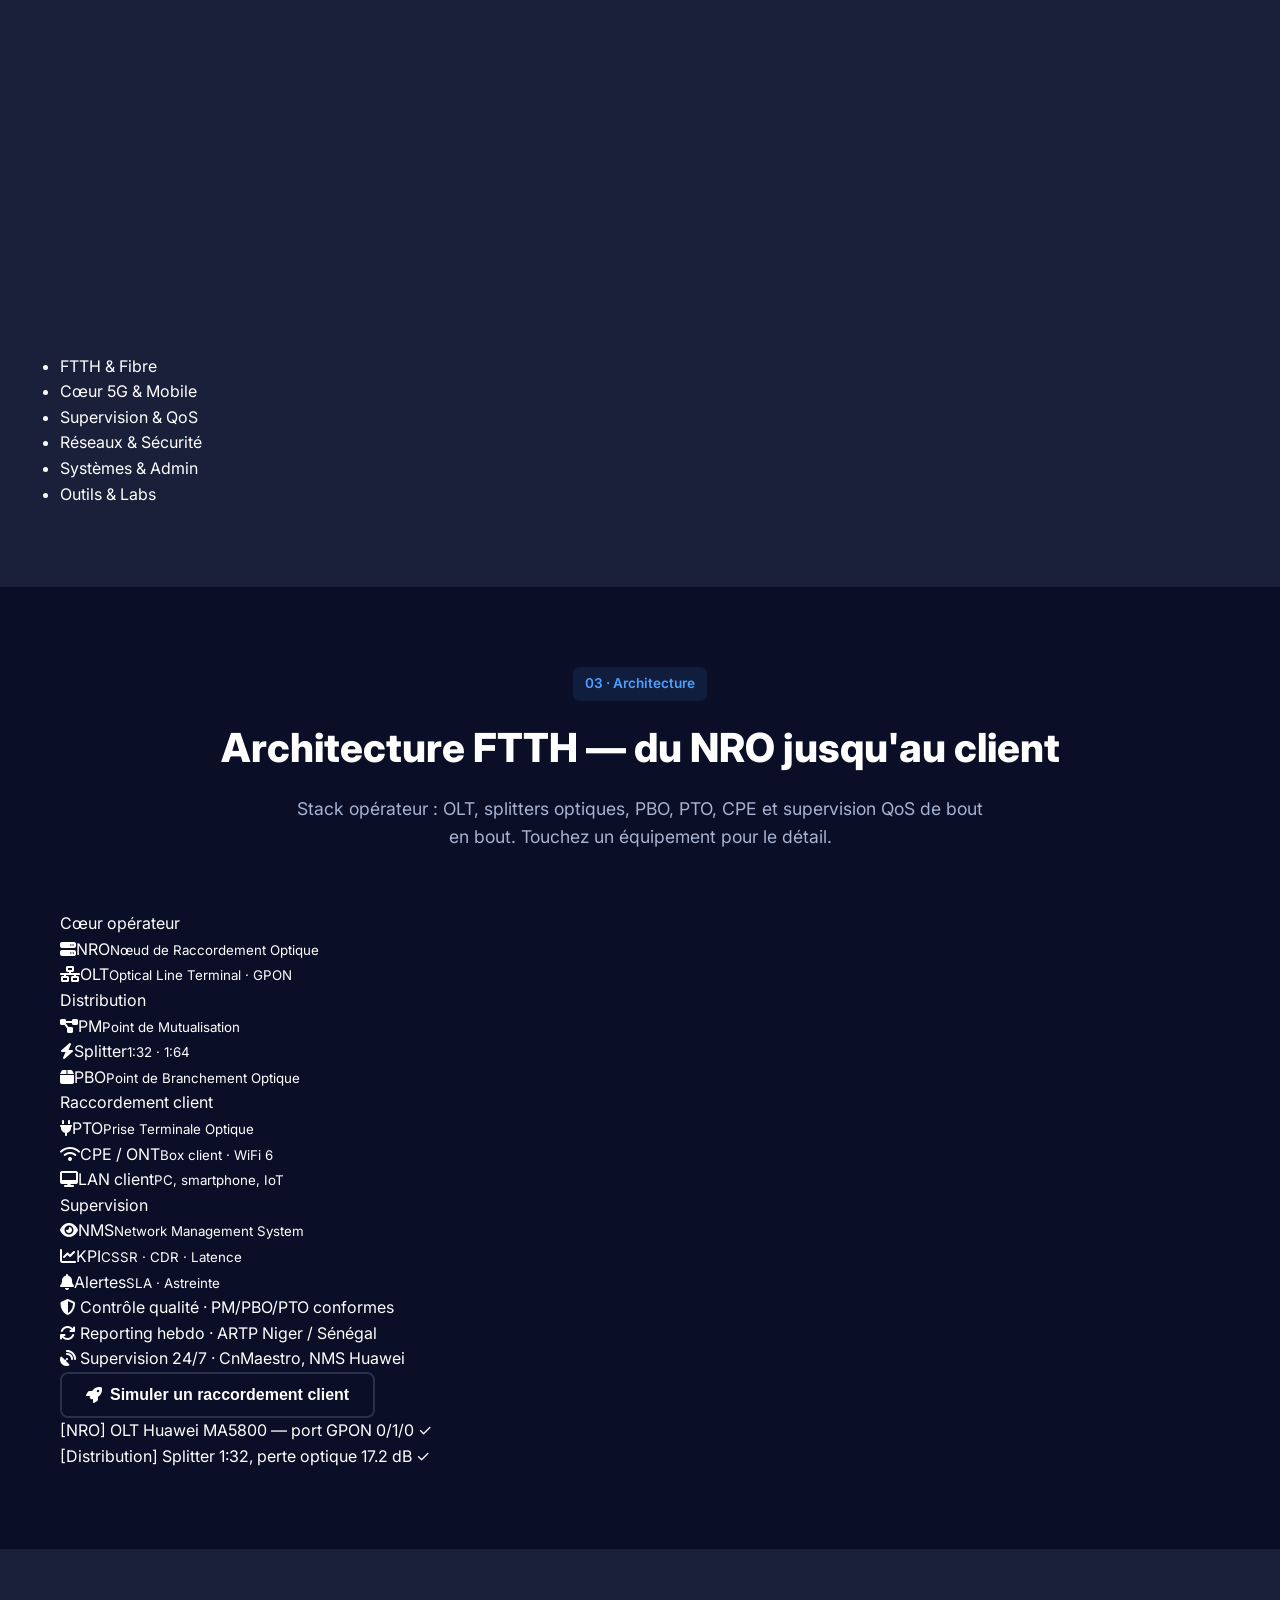
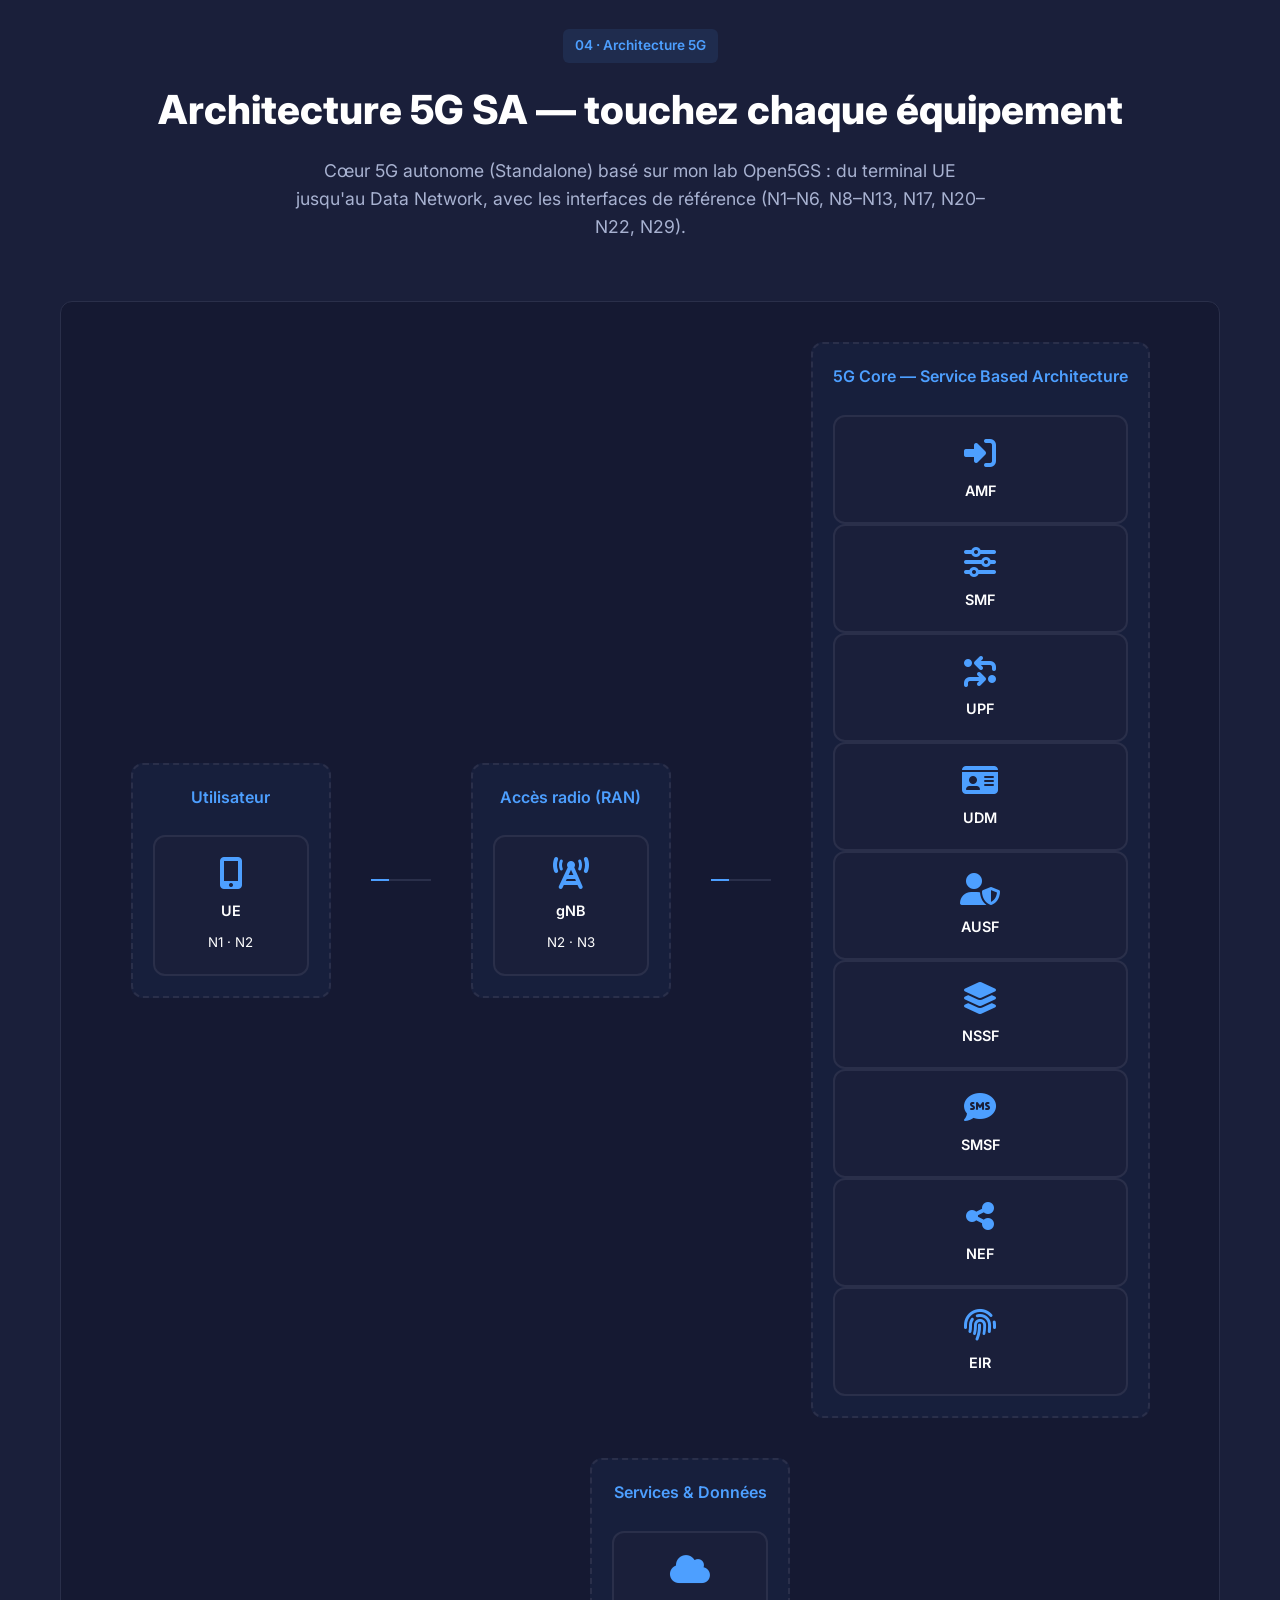
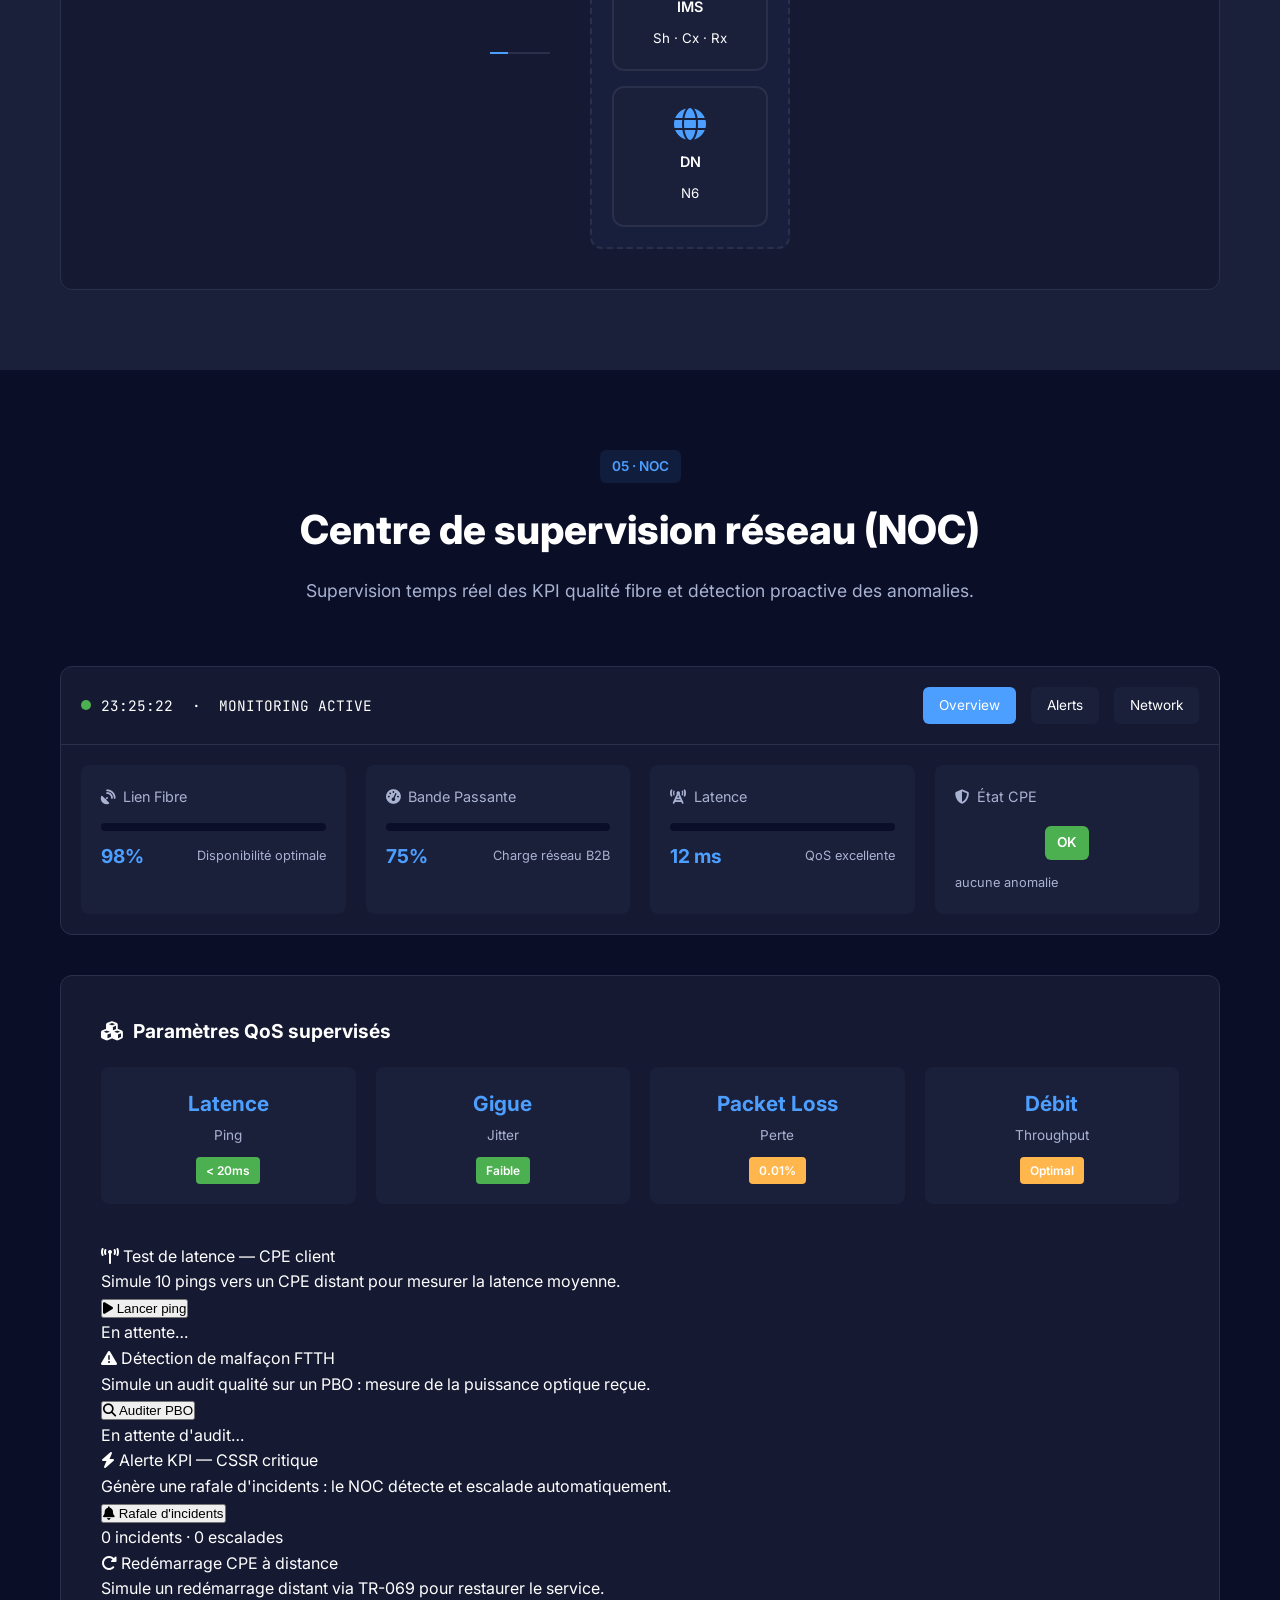
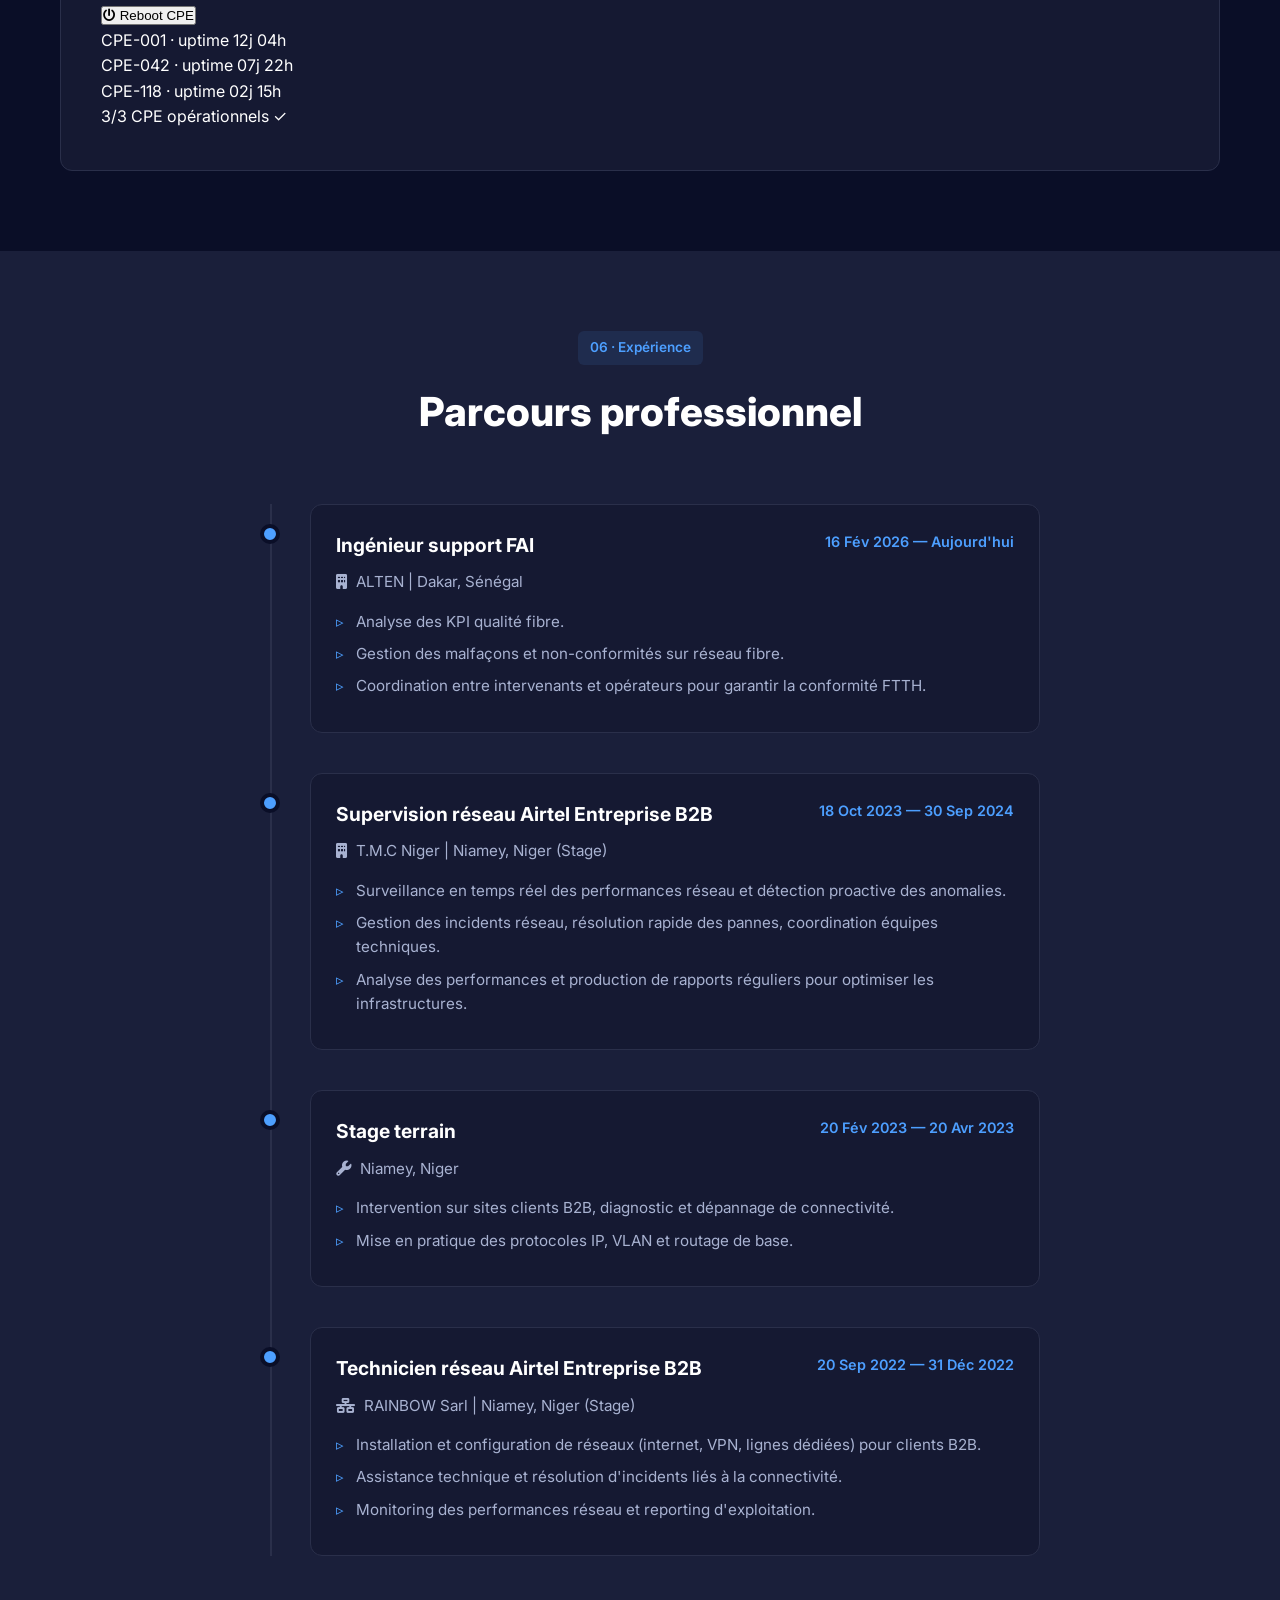
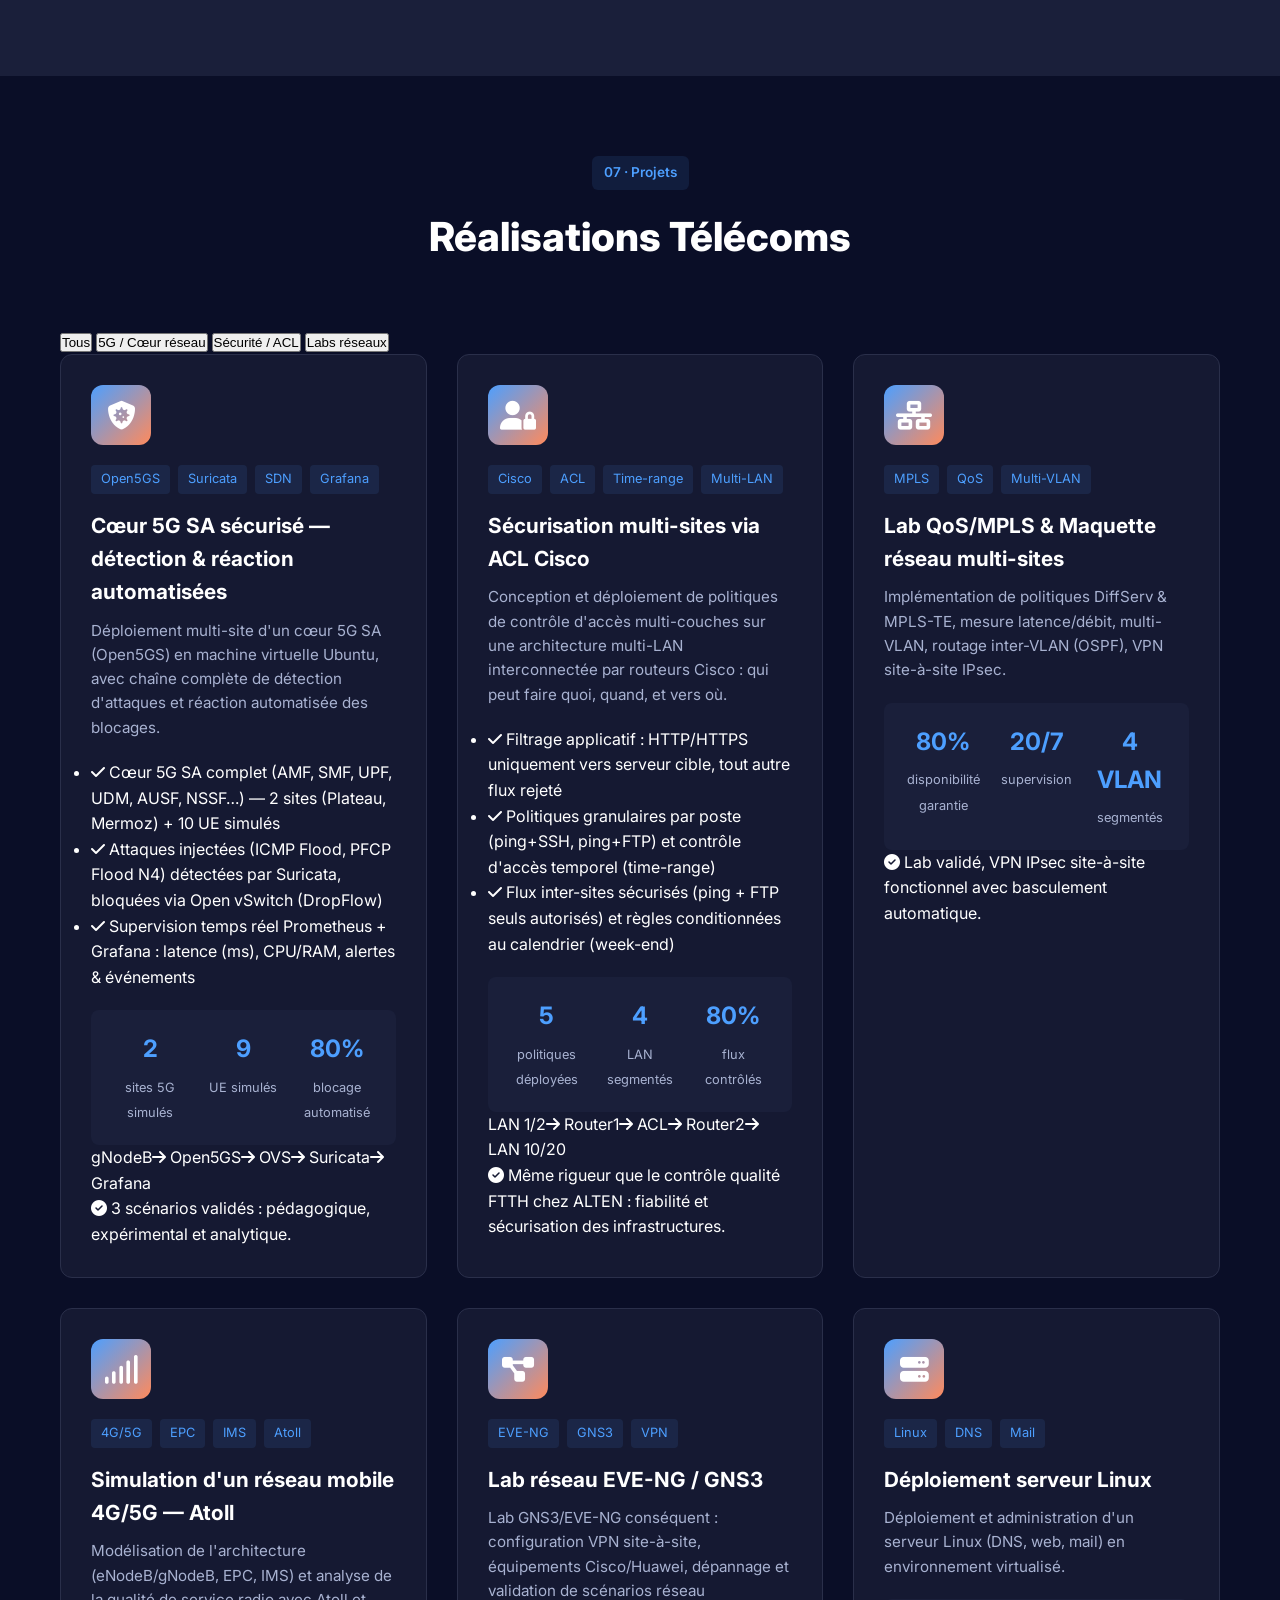
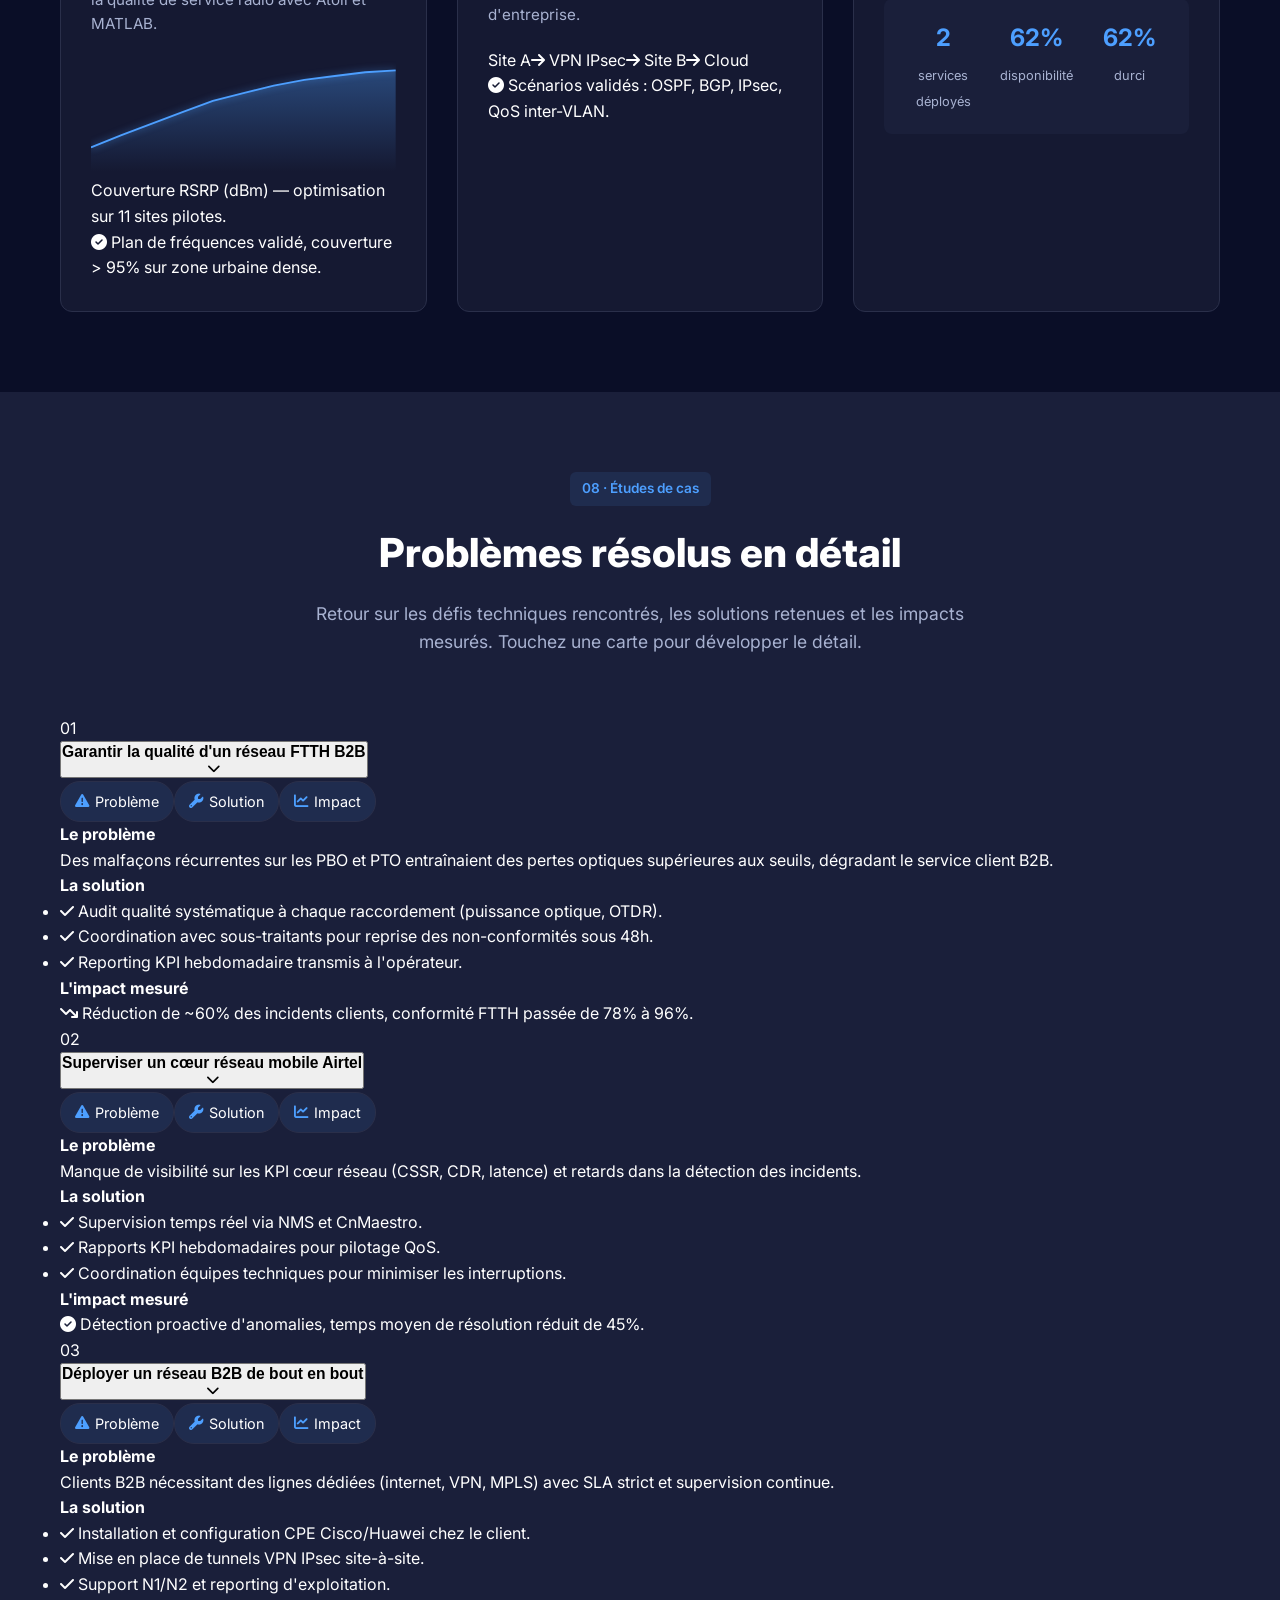
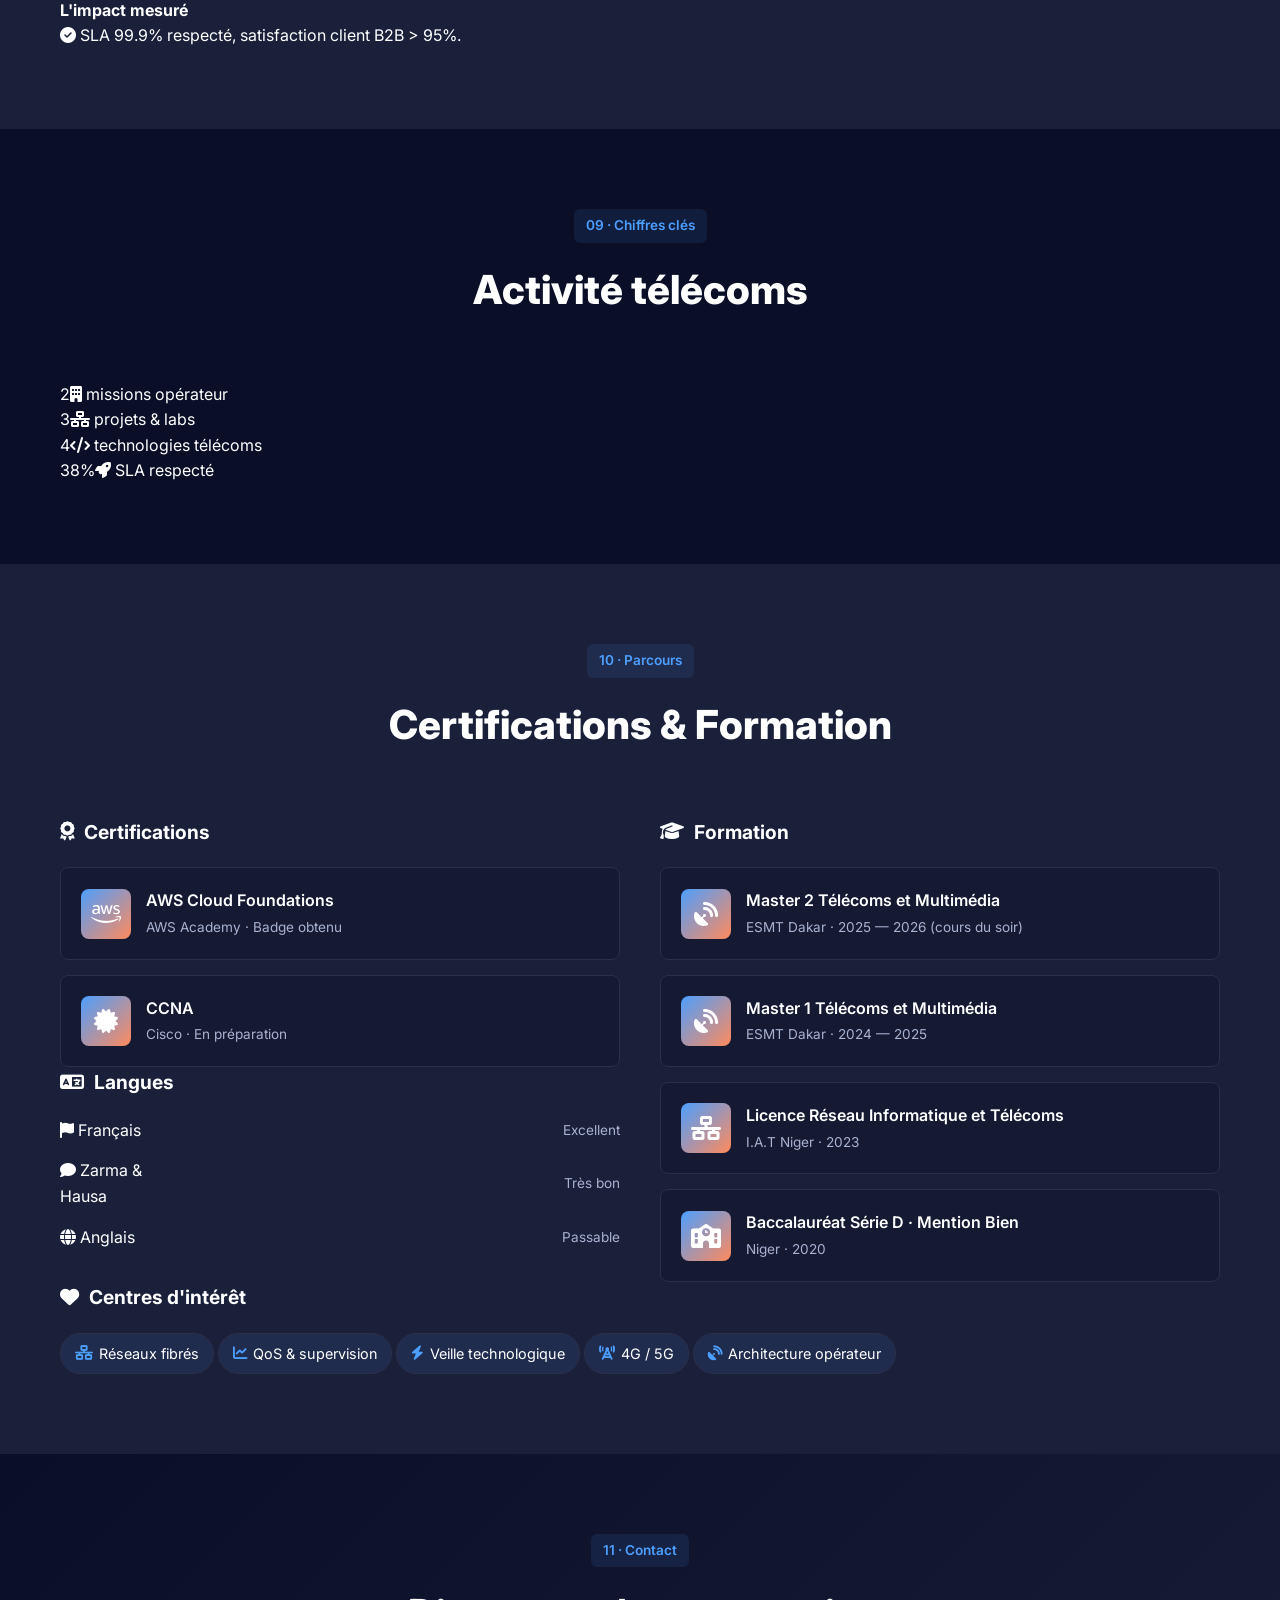
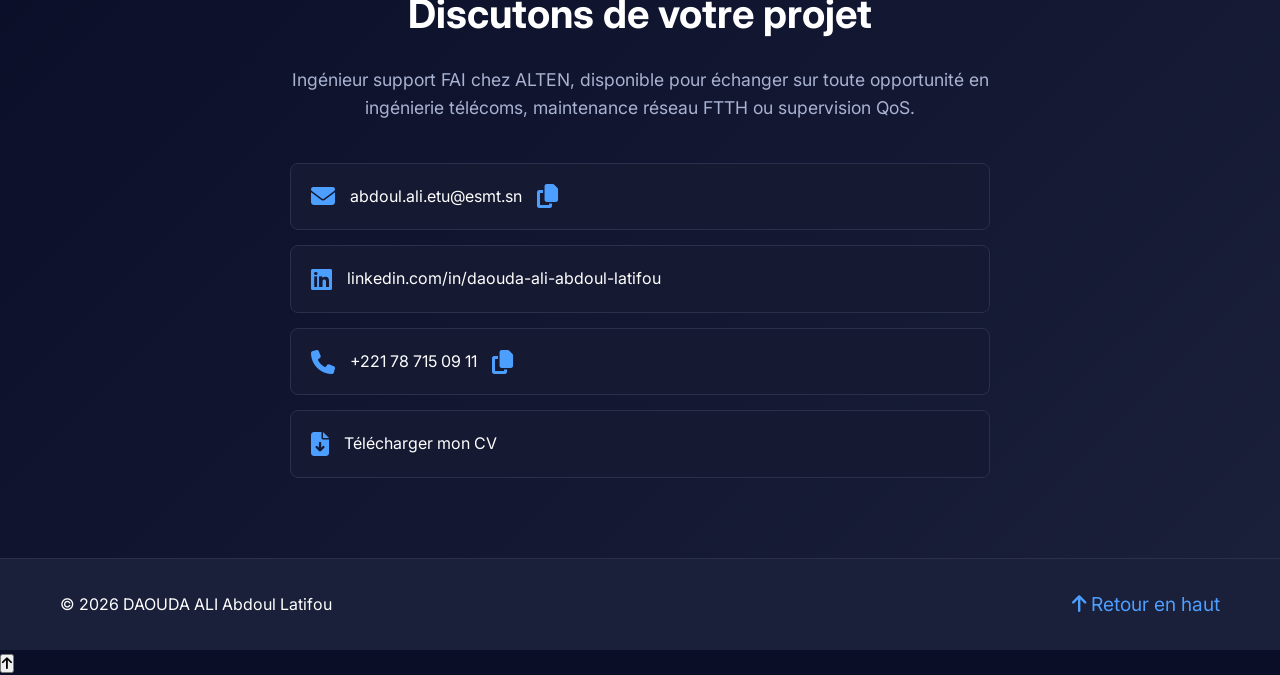
==== commit 4e113602: "Update index.html" ====
--- a/index.html
+++ b/index.html
@@ -2,14 +2,39 @@
 <html lang="fr">
 <head>
   <meta charset="UTF-8" />
-  <meta name="viewport" content="width=device-width, initial-scale=1.0" />
-  <meta name="description" content="Portfolio de DAOUDA ALI Abdoul Latifou — Administrateur Systèmes, Réseaux & Multimédia Telecommunication, spécialiste FTTH et QoS." />
+  <meta name="viewport" content="width=device-width, initial-scale=1.0, viewport-fit=cover" />
+  <meta name="theme-color" content="#020617" />
+  <title>DAOUDA ALI Abdoul Latifou — Ingénieur Télécoms FTTH | QoS & Réseaux Fibrés</title>
+  <meta name="description" content="DAOUDA ALI Abdoul Latifou, Ingénieur Support FAI chez ALTEN Sénégal. Spécialiste FTTH, GPON, QoS, supervision NOC, cœur 5G SA et réseaux fibrés B2B. Basé à Dakar." />
+  <meta name="keywords" content="Daouda Ali, Ingénieur Télécoms, FTTH, GPON, QoS, ALTEN, ESMT, Dakar, NOC, Fibre Optique, Airtel B2B, ACL, Cisco, 5G, Open5GS" />
   <meta name="author" content="DAOUDA ALI Abdoul Latifou" />
-  <meta property="og:title" content="DAOUDA ALI Abdoul Latifou — Télécoms & Réseaux Fibrés" />
-  <meta property="og:description" content="Portfolio — Ingénieur support FAI chez ALTEN, spécialisé en ingénierie des réseaux fibrés FTTH et QoS." />
+  <meta name="robots" content="index, follow" />
+  <link rel="canonical" href="https://aldah-tech.github.io/daouda-ali/" />
+  <link rel="icon" type="image/svg+xml" href="assets/img/favicon.svg" />
+
   <meta property="og:type" content="website" />
-  <title>DAOUDA ALI Abdoul Latifou — Télécoms & Réseaux Fibrés</title>
-  <link rel="icon" type="image/svg+xml" href="assets/img/favicon.svg" />
+  <meta property="og:title" content="DAOUDA ALI Abdoul Latifou — Ingénieur Télécoms FTTH & QoS" />
+  <meta property="og:description" content="Ingénieur Support FAI chez ALTEN Sénégal. Spécialiste FTTH, GPON, QoS, cœur 5G SA et supervision NOC." />
+  <meta property="og:locale" content="fr_FR" />
+  <meta property="og:site_name" content="DAOUDA ALI — Portfolio" />
+  <meta name="twitter:card" content="summary_large_image" />
+  <meta name="twitter:title" content="DAOUDA ALI Abdoul Latifou — Ingénieur Télécoms FTTH & QoS" />
+
+  <script type="application/ld+json">
+    {
+      "@context": "https://schema.org",
+      "@type": "Person",
+      "name": "DAOUDA ALI Abdoul Latifou",
+      "jobTitle": "Ingénieur Support FAI",
+      "description": "Ingénieur Télécoms spécialisé en FTTH, GPON, QoS, cœur 5G SA et supervision NOC.",
+      "email": "mailto:abdoul.ali.etu@esmt.sn",
+      "telephone": "+221787150911",
+      "address": { "@type": "PostalAddress", "addressLocality": "Dakar", "addressCountry": "SN" },
+      "worksFor": { "@type": "Organization", "name": "ALTEN Sénégal" },
+      "alumniOf": { "@type": "CollegeOrUniversity", "name": "ESMT — École Supérieure Multinationale des Télécommunications" }
+    }
+  </script>
+
   <link rel="preconnect" href="https://fonts.googleapis.com" />
   <link rel="preconnect" href="https://fonts.gstatic.com" crossorigin />
   <link href="https://fonts.googleapis.com/css2?family=Inter:wght@300;400;500;600;700;800&family=JetBrains+Mono:wght@400;500;700&display=swap" rel="stylesheet" />
@@ -29,17 +54,24 @@
       <nav class="nav__menu" id="navMenu" aria-label="Navigation principale">
         <a href="#home" class="nav__link">Accueil</a>
         <a href="#profil" class="nav__link">Profil</a>
-        <a href="#competences" class="nav__link">Compétences</a>
-        <a href="#soc" class="nav__link">NOC</a>
-        <a href="#network" class="nav__link">Réseau</a>
-        <a href="#ia" class="nav__link">Supervision</a>
-        <a href="#crypto" class="nav__link">Fibre & QoS</a>
-        <a href="#experience" class="nav__link">Expérience</a>
-        <a href="#projets" class="nav__link">Projets</a>
-        <a href="#cas" class="nav__link">Études</a>
-        <a href="#stats" class="nav__link">GitHub</a>
-        <a href="#blog" class="nav__link">Blog</a>
-        <a href="#parcours" class="nav__link">Parcours</a>
+        <div class="nav__dropdown">
+          <button type="button" class="nav__dropdown-toggle" aria-expanded="false">Compétences <i class="fa-solid fa-chevron-down"></i></button>
+          <div class="nav__dropdown-menu">
+            <a href="#competences" class="nav__dropdown-link">Vue d'ensemble</a>
+            <a href="#architecture" class="nav__dropdown-link">Architecture FTTH</a>
+            <a href="#arch5g" class="nav__dropdown-link">Architecture 5G</a>
+            <a href="#noc" class="nav__dropdown-link">NOC &amp; QoS</a>
+          </div>
+        </div>
+        <div class="nav__dropdown">
+          <button type="button" class="nav__dropdown-toggle" aria-expanded="false">Parcours <i class="fa-solid fa-chevron-down"></i></button>
+          <div class="nav__dropdown-menu">
+            <a href="#experience" class="nav__dropdown-link">Expérience</a>
+            <a href="#projets" class="nav__dropdown-link">Projets</a>
+            <a href="#cas" class="nav__dropdown-link">Études de cas</a>
+            <a href="#parcours" class="nav__dropdown-link">Formation</a>
+          </div>
+        </div>
         <a href="#contact" class="nav__link nav__link--cta">Contact</a>
       </nav>
       <button class="nav__toggle" id="navToggle" aria-label="Ouvrir le menu" aria-expanded="false">
@@ -47,8 +79,10 @@
       </button>
     </div>
   </header>
+  <div class="nav__overlay" id="navOverlay" aria-hidden="true"></div>
 
   <main>
+    <!-- HERO -->
     <section class="hero" id="home">
       <div class="hero__bg" aria-hidden="true">
         <canvas class="hero__canvas" id="particleCanvas"></canvas>
@@ -58,51 +92,63 @@
         <span class="hero__orb hero__orb--3"></span>
       </div>
       <div class="hero__inner container">
-        <div class="hero__badge reveal">Ingénieur Support FAI · ALTEN Sénégal</div>
-        <h1 class="hero__title reveal">
-          DAOUDA ALI<br />
-          <span class="hero__title-accent">Abdoul Latifou</span>
-        </h1>
-        <p class="hero__role reveal">Ingénieur en Télécommunication · Administrateur Systèmes, Réseaux & Multimédia</p>
-        <p class="hero__desc reveal">
-          Rigoureux, assidu et orienté résultats : analyse des KPI qualité fibre, gestion des
-          malfaçons et non-conformités réseau, coordination FTTH. Disponible pour toute
-          opportunité d'évolution en ingénierie télécoms et réseaux d'entreprise.
-        </p>
-        <div class="hero__actions reveal">
-          <a href="#contact" class="btn btn--primary">Me contacter <i class="fa-solid fa-arrow-right"></i></a>
-          <a href="#projets" class="btn btn--ghost"><i class="fa-solid fa-code"></i> Voir mes projets</a>
-          <a href="assets/CV_Daouda_Ali.pdf" class="btn btn--ghost" download="CV-Daouda-Ali-Telecoms.pdf"><i class="fa-solid fa-download"></i> CV</a>
-        </div>
-        <div class="hero__meta reveal">
-          <span><i class="fa-solid fa-location-dot"></i> Grand Dakar, Sénégal</span>
-          <span><i class="fa-solid fa-phone"></i> +221 78 715 09 11</span>
-          <a href="mailto:abdoul.ali.etu@esmt.sn" target="_blank" rel="noopener">
-            <i class="fa-solid fa-envelope"></i> abdoul.ali.etu@esmt.sn
-          </a>
-          <a href="https://linkedin.com/in/daouda-ali-abdoul-latifou" target="_blank" rel="noopener">
-            <i class="fa-brands fa-linkedin"></i> LinkedIn
-          </a>
+        <div class="hero__content">
+          <div class="hero__badge reveal">Ingénieur Support FAI · ALTEN Sénégal</div>
+          <h1 class="hero__title reveal">
+            DAOUDA ALI<br />
+            <span class="hero__title-accent">Abdoul Latifou</span>
+          </h1>
+          <p class="hero__role reveal">Ingénieur en Télécommunication · FTTH, QoS &amp; Supervision NOC</p>
+          <p class="hero__tagline reveal">Disponible pour des missions en ingénierie réseaux fibrés, déploiement FTTH et supervision qualité.</p>
+          <p class="hero__desc reveal">
+            Rigoureux, assidu et orienté résultats : analyse des KPI qualité fibre, gestion des
+            malfaçons et non-conformités réseau, coordination FTTH. Architecture réseau B2B,
+            cœur 5G SA et pilotage de la QoS sur infrastructure opérateur.
+          </p>
+          <div class="hero__actions reveal">
+            <a href="#contact" class="btn btn--primary">Me contacter <i class="fa-solid fa-arrow-right"></i></a>
+            <a href="#projets" class="btn btn--ghost"><i class="fa-solid fa-code"></i> Voir mes projets</a>
+            <a href="assets/CV_Daouda_Ali.pdf" class="btn btn--ghost" download="CV-Daouda-Ali-Telecoms.pdf"><i class="fa-solid fa-download"></i> CV</a>
+          </div>
+          <div class="hero__meta reveal">
+            <button type="button" class="hero__meta-copy" data-copy="+221787150911"><i class="fa-solid fa-location-dot"></i> Grand Dakar, Sénégal</button>
+            <button type="button" class="hero__meta-copy" data-copy="+221787150911"><i class="fa-solid fa-phone"></i> +221 78 715 09 11</button>
+            <a href="https://linkedin.com/in/daouda-ali-abdoul-latifou" target="_blank" rel="noopener">
+              <i class="fa-brands fa-linkedin"></i> LinkedIn
+            </a>
+          </div>
+        </div>
+        <div class="hero__media reveal" aria-label="Portrait">
+          <img class="hero__photo" src="assets/img/daouda.jpg" alt="Portrait de DAOUDA ALI Abdoul Latifou" onerror="this.style.display='none'" />
         </div>
         <div class="hero__terminal reveal">
-          <div class="terminal__bar"><span class="terminal__dot terminal__dot--red"></span><span class="terminal__dot terminal__dot--yellow"></span><span class="terminal__dot terminal__dot--green"></span><span class="terminal__title">daouda@telecom: ~ — interactive shell</span></div>
+          <div class="terminal__bar"><span class="terminal__dot terminal__dot--red"></span><span class="terminal__dot terminal__dot--yellow"></span><span class="terminal__dot terminal__dot--green"></span><span class="terminal__title">daouda@telecom: ~ — NOC shell</span></div>
           <div class="terminal__body terminal__body--shell" id="shellBody" aria-live="polite">
             <p class="t-line"><span class="t-prompt">visitor@portfolio:~$</span> <span class="t-typed">help</span></p>
             <p class="t-out t-out--block">
-              Bonjour ! Bienvenue sur mon portfolio Télécoms.<br>
-              Tapez <strong>help</strong> pour explorer mes compétences en réseaux fibrés et QoS.
+              Bienvenue sur le NOC interactif.<br>
+              Tapez <strong>help</strong> pour explorer les commandes (profil, competences, experience, ftth, 5g, contact, clear).
             </p>
             <p class="t-line t-blink"><span class="t-prompt">visitor@portfolio:~$</span> <span class="t-cursor">▋</span></p>
           </div>
           <form class="shell__form" id="shellForm" autocomplete="off">
             <span class="t-prompt">visitor@portfolio:~$</span>
-            <input type="text" class="shell__input" id="shellInput" placeholder="help" spellcheck="false" autocomplete="off" aria-label="Terminal interactif" />
+            <input type="text" class="shell__input" id="shellInput" placeholder="help" spellcheck="false" autocomplete="off" inputmode="text" enterkeyhint="send" />
           </form>
+          <div class="shell__quick" id="shellQuick" aria-hidden="true">
+            <button type="button" data-cmd="profil">profil</button>
+            <button type="button" data-cmd="competences">competences</button>
+            <button type="button" data-cmd="ftth">ftth</button>
+            <button type="button" data-cmd="5g">5g</button>
+            <button type="button" data-cmd="contact">contact</button>
+            <button type="button" data-cmd="clear">clear</button>
+          </div>
         </div>
         <a href="#profil" class="hero__scroll" aria-label="Défiler vers le profil"><i class="fa-solid fa-chevron-down"></i></a>
       </div>
     </section>
 
+    <!-- 01 PROFIL -->
     <section class="section" id="profil">
       <div class="container">
         <div class="section__head reveal">
@@ -111,37 +157,38 @@
         </div>
         <div class="profil">
           <div class="profil__card reveal">
-            <div class="profil__stat"><span class="profil__stat-num" data-count="3" data-suffix="+">0</span><span class="profil__stat-label">années d'expérience IT</span></div>
-            <div class="profil__stat"><span class="profil__stat-num" data-count="4" data-suffix="+">0</span><span class="profil__stat-label">projets réseaux B2B</span></div>
-            <div class="profil__stat"><span class="profil__stat-num" data-count="10" data-suffix="+">0</span><span class="profil__stat-label">technologies télécoms</span></div>
-            <div class="profil__stat"><span class="profil__stat-num" data-count="2">0</span><span class="profil__stat-label">langues parlées</span></div>
+            <div class="profil__stat"><div class="profil__stat-num" data-count="3" data-suffix="+">0</div><div class="profil__stat-label">années d'expérience IT</div></div>
+            <div class="profil__stat"><div class="profil__stat-num" data-count="3">0</div><div class="profil__stat-label">missions opérateur (Airtel, ALTEN)</div></div>
+            <div class="profil__stat"><div class="profil__stat-num" data-count="6">0</div><div class="profil__stat-label">projets &amp; labs télécoms</div></div>
+            <div class="profil__stat"><div class="profil__stat-num" data-count="10" data-suffix="+">0</div><div class="profil__stat-label">technologies maîtrisées</div></div>
           </div>
           <div class="profil__text reveal">
             <p>
-              <strong>Ingénieur support FAI chez ALTEN Sénégal</strong>, je combine une rigueur analytique
-              et un intérêt soutenu pour les <strong>réseaux fibrés FTTH</strong>, la
-              <strong>Qualité de Service (QoS)</strong> et les <strong>technologies d'accès fixe</strong>.
+              <strong>Ingénieur support FAI chez ALTEN Sénégal</strong>, formé au <strong>Master Télécoms et
+              Multimédia</strong> de l'ESMT, je concilie une rigueur analytique et un intérêt soutenu
+              pour les <strong>réseaux fibrés FTTH</strong>, la <strong>Qualité de Service (QoS)</strong>
+              et les <strong>technologies d'accès fixe</strong>.
             </p>
             <p>
-              J'analyse les KPI qualité fibre, je gère les malfaçons et non-conformités réseau, et je
-              coordonne entre intervenants et opérateurs pour garantir la conformité et la qualité du
-              réseau FTTH. Mon parcours au Niger et au Sénégal (T.M.C Niger, RAINBOW Sarl) m'a permis
-              d'appréhender les enjeux de déploiement et de maintenance de bout en bout.
+              J'ai des compétences avérées en <strong>analyse des KPI qualité fibre</strong>,
+              <strong>gestion des malfaçons et non-conformités</strong>, <strong>coordination FTTH</strong>
+              et <strong>supervision NOC</strong>. Mon parcours au Niger (T.M.C Niger, RAINBOW Sarl — Airtel B2B)
+              m'a permis d'appréhender les enjeux de déploiement et de maintenance de bout en bout.
             </p>
             <div class="profil__chips">
-              <span class="chip"><i class="fa-solid fa-network-wired"></i> Réseaux Fibrés FTTH</span>
-              <span class="chip"><i class="fa-solid fa-chart-line"></i> QoS & Monitoring</span>
-              <span class="chip"><i class="fa-solid fa-server"></i> Administration</span>
-              <span class="chip"><i class="fa-solid fa-satellite-dish"></i> Accès Fixe</span>
-              <span class="chip"><i class="fa-solid fa-screwdriver-wrench"></i> Dépannage CPE</span>
-              <span class="chip"><i class="fa-brands fa-aws"></i> AWS Cloud (badge)</span>
-              <span class="chip"><i class="fa-solid fa-certificate"></i> CCNA (en préparation)</span>
-            </div>
-          </div>
-        </div>
-      </div>
-    </section>
-
+              <span class="chip"><i class="fa-solid fa-network-wired"></i> FTTH / GPON</span>
+              <span class="chip"><i class="fa-solid fa-chart-line"></i> QoS</span>
+              <span class="chip"><i class="fa-solid fa-tower-cell"></i> 5G SA</span>
+              <span class="chip"><i class="fa-solid fa-headset"></i> NOC</span>
+              <span class="chip"><i class="fa-brands fa-aws"></i> AWS Cloud</span>
+              <span class="chip"><i class="fa-solid fa-certificate"></i> CCNA (en prép.)</span>
+            </div>
+          </div>
+        </div>
+      </div>
+    </section>
+
+    <!-- 02 COMPÉTENCES -->
     <section class="section section--alt" id="competences">
       <div class="container">
         <div class="section__head reveal">
@@ -151,163 +198,317 @@
         <div class="skills">
           <article class="skill reveal">
             <div class="skill__icon"><i class="fa-solid fa-tower-cell"></i></div>
-            <h3 class="skill__title">Ingénierie Réseaux & Fibre</h3>
+            <h3 class="skill__title">Télécoms &amp; Accès Fibre</h3>
             <div class="skill__bars">
-              <div class="bar"><span class="bar__label"><i class="fa-solid fa-network-wired"></i> FTTH, GPON, PM/PBO/PTO, xDSL</span><span class="bar__pct">90%</span><div class="bar__track"><span class="bar__fill" data-width="90" style="--pct:90%"></span></div></div>
-              <div class="bar"><span class="bar__label"><i class="fa-solid fa-chart-line"></i> Qualité de Service (QoS)</span><span class="bar__pct">90%</span><div class="bar__track"><span class="bar__fill" data-width="90" style="--pct:90%"></span></div></div>
-              <div class="bar"><span class="bar__label"><i class="fa-solid fa-router"></i> Configuration & Dépannage CPE</span><span class="bar__pct">90%</span><div class="bar__track"><span class="bar__fill" data-width="90" style="--pct:90%"></span></div></div>
-              <div class="bar"><span class="bar__label"><i class="fa-solid fa-shield-halved"></i> VLAN, Routage MPLS/OSPF/BGP, VPN, NAT, ACL</span><span class="bar__pct">85%</span><div class="bar__track"><span class="bar__fill" data-width="85" style="--pct:85%"></span></div></div>
+              <div class="bar"><span class="bar__label"><i class="fa-solid fa-network-wired"></i> FTTH, GPON, PM/PBO/PTO, xDSL</span><span class="bar__pct">90%</span><div class="bar__track"><span class="bar__fill" data-width="90"></span></div></div>
+              <div class="bar"><span class="bar__label"><i class="fa-solid fa-wave-square"></i> Transmission FH, SDH, DWDM</span><span class="bar__pct">70%</span><div class="bar__track"><span class="bar__fill" data-width="70"></span></div></div>
+              <div class="bar"><span class="bar__label"><i class="fa-solid fa-chart-line"></i> Indicateurs KPI radio &amp; cœur</span><span class="bar__pct">90%</span><div class="bar__track"><span class="bar__fill" data-width="90"></span></div></div>
             </div>
           </article>
           <article class="skill reveal">
             <div class="skill__icon"><i class="fa-solid fa-tower-broadcast"></i></div>
-            <h3 class="skill__title">Cœur de Réseau & Mobile</h3>
+            <h3 class="skill__title">Cœur Réseau &amp; Mobile</h3>
             <div class="skill__bars">
-              <div class="bar"><span class="bar__label"><i class="fa-solid fa-microchip"></i> MSC, HSS, MGW, STP, IMS, EPC (vEPC)</span><span class="bar__pct">75%</span><div class="bar__track"><span class="bar__fill" data-width="75" style="--pct:75%"></span></div></div>
-              <div class="bar"><span class="bar__label"><i class="fa-solid fa-signal"></i> VoLTE, 2G/3G/4G/5G-NSA/SA</span><span class="bar__pct">75%</span><div class="bar__track"><span class="bar__fill" data-width="75" style="--pct:75%"></span></div></div>
-              <div class="bar"><span class="bar__label"><i class="fa-solid fa-wave-square"></i> Transmission FH, SDH, DWDM</span><span class="bar__pct">70%</span><div class="bar__track"><span class="bar__fill" data-width="70" style="--pct:70%"></span></div></div>
+              <div class="bar"><span class="bar__label"><i class="fa-solid fa-microchip"></i> MSC, HSS, MGW, STP, IMS, EPC</span><span class="bar__pct">75%</span><div class="bar__track"><span class="bar__fill" data-width="75"></span></div></div>
+              <div class="bar"><span class="bar__label"><i class="fa-solid fa-signal"></i> VoLTE, 2G/3G/4G/5G-NSA/SA</span><span class="bar__pct">75%</span><div class="bar__track"><span class="bar__fill" data-width="75"></span></div></div>
+              <div class="bar"><span class="bar__label"><i class="fa-solid fa-right-left"></i> Signalisation SS7 / Diameter</span><span class="bar__pct">70%</span><div class="bar__track"><span class="bar__fill" data-width="70"></span></div></div>
             </div>
           </article>
           <article class="skill reveal">
-            <div class="skill__icon"><i class="fa-solid fa-magnifying-glass-chart"></i></div>
-            <h3 class="skill__title">Supervision & Monitoring</h3>
+            <div class="skill__icon"><i class="fa-solid fa-network-wired"></i></div>
+            <h3 class="skill__title">Réseaux TCP/IP &amp; Routage</h3>
             <div class="skill__bars">
-              <div class="bar"><span class="bar__label"><i class="fa-solid fa-eye"></i> Surveillance temps réel, NMS, CnMaestro</span><span class="bar__pct">90%</span><div class="bar__track"><span class="bar__fill" data-width="90" style="--pct:90%"></span></div></div>
-              <div class="bar"><span class="bar__label"><i class="fa-solid fa-bug"></i> Gestion incidents N1/N2/N3, Astreinte, SLA</span><span class="bar__pct">85%</span><div class="bar__track"><span class="bar__fill" data-width="85" style="--pct:85%"></span></div></div>
-              <div class="bar"><span class="bar__label"><i class="fa-solid fa-file-lines"></i> Reporting KPI & Analyse</span><span class="bar__pct">90%</span><div class="bar__track"><span class="bar__fill" data-width="90" style="--pct:90%"></span></div></div>
+              <div class="bar"><span class="bar__label"><i class="fa-solid fa-layer-group"></i> VLAN &amp; sous-réseaux</span><span class="bar__pct">90%</span><div class="bar__track"><span class="bar__fill" data-width="90"></span></div></div>
+              <div class="bar"><span class="bar__label"><i class="fa-solid fa-route"></i> MPLS, OSPF, BGP</span><span class="bar__pct">85%</span><div class="bar__track"><span class="bar__fill" data-width="85"></span></div></div>
+              <div class="bar"><span class="bar__label"><i class="fa-solid fa-lock"></i> VPN, NAT, ACL</span><span class="bar__pct">90%</span><div class="bar__track"><span class="bar__fill" data-width="90"></span></div></div>
+            </div>
+          </article>
+          <article class="skill reveal">
+            <div class="skill__icon"><i class="fa-solid fa-headset"></i></div>
+            <h3 class="skill__title">NOC &amp; Opérations</h3>
+            <div class="skill__bars">
+              <div class="bar"><span class="bar__label"><i class="fa-solid fa-eye"></i> Surveillance temps réel · NMS · CnMaestro</span><span class="bar__pct">90%</span><div class="bar__track"><span class="bar__fill" data-width="90"></span></div></div>
+              <div class="bar"><span class="bar__label"><i class="fa-solid fa-bug"></i> Incidents N1/N2/N3 · Astreinte</span><span class="bar__pct">85%</span><div class="bar__track"><span class="bar__fill" data-width="85"></span></div></div>
+              <div class="bar"><span class="bar__label"><i class="fa-solid fa-file-contract"></i> SLA &amp; reporting</span><span class="bar__pct">85%</span><div class="bar__track"><span class="bar__fill" data-width="85"></span></div></div>
+            </div>
+          </article>
+          <article class="skill reveal">
+            <div class="skill__icon"><i class="fa-solid fa-toolbox"></i></div>
+            <h3 class="skill__title">Outils Réseaux &amp; Labs</h3>
+            <div class="skill__bars">
+              <div class="bar"><span class="bar__label"><i class="fa-solid fa-diagram-project"></i> GNS3 · EVE-NG · Packet Tracer</span><span class="bar__pct">90%</span><div class="bar__track"><span class="bar__fill" data-width="90"></span></div></div>
+              <div class="bar"><span class="bar__label"><i class="fa-solid fa-magnifying-glass"></i> Wireshark · Atoll · MATLAB</span><span class="bar__pct">85%</span><div class="bar__track"><span class="bar__fill" data-width="85"></span></div></div>
+              <div class="bar"><span class="bar__label"><i class="fa-solid fa-server"></i> Cisco &amp; Huawei (production)</span><span class="bar__pct">85%</span><div class="bar__track"><span class="bar__fill" data-width="85"></span></div></div>
             </div>
           </article>
           <article class="skill reveal">
             <div class="skill__icon"><i class="fa-solid fa-brain"></i></div>
-            <h3 class="skill__title">Savoir-être (Soft Skills)</h3>
+            <h3 class="skill__title">Savoir-être</h3>
             <div class="skill__bars">
-              <div class="bar"><span class="bar__label"><i class="fa-solid fa-bolt"></i> Réactivité & Proactivité</span><span class="bar__pct">95%</span><div class="bar__track"><span class="bar__fill" data-width="95" style="--pct:95%"></span></div></div>
-              <div class="bar"><span class="bar__label"><i class="fa-solid fa-magnifying-glass"></i> Esprit d'analyse</span><span class="bar__pct">90%</span><div class="bar__track"><span class="bar__fill" data-width="90" style="--pct:90%"></span></div></div>
-              <div class="bar"><span class="bar__label"><i class="fa-solid fa-clock"></i> Ponctualité & Assiduité</span><span class="bar__pct">100%</span><div class="bar__track"><span class="bar__fill" data-width="100" style="--pct:100%"></span></div></div>
-            </div>
-          </article>
-        </div>
-      </div>
-    </section>
-
-    <section class="section" id="soc">
-      <div class="container">
-        <div class="section__head reveal">
-          <span class="section__tag">03 · NOC</span>
-          <h2 class="section__title">Centre de Supervision Réseau (NOC)</h2>
-          <p class="section__sub">État des systèmes en temps réel : supervision, charge et qualité de service (QoS).</p>
-        </div>
+              <div class="bar"><span class="bar__label"><i class="fa-solid fa-magnifying-glass"></i> Esprit d'analyse &amp; synthèse</span><span class="bar__pct">90%</span><div class="bar__track"><span class="bar__fill" data-width="90"></span></div></div>
+              <div class="bar"><span class="bar__label"><i class="fa-solid fa-bolt"></i> Réactivité &amp; proactivité</span><span class="bar__pct">95%</span><div class="bar__track"><span class="bar__fill" data-width="95"></span></div></div>
+              <div class="bar"><span class="bar__label"><i class="fa-solid fa-clock"></i> Assiduité &amp; ponctualité</span><span class="bar__pct">100%</span><div class="bar__track"><span class="bar__fill" data-width="100"></span></div></div>
+            </div>
+          </article>
+        </div>
+
+        <div class="radar reveal">
+          <div class="radar__head"><h3 class="sub-title"><i class="fa-solid fa-chart-pie"></i> Graphique de compétences</h3></div>
+          <div class="radar__wrap">
+            <canvas id="radarChart" width="520" height="420"></canvas>
+            <ul class="radar__legend" id="radarLegend">
+              <li data-idx="0"><span class="legend-dot" style="--c:#ff5252"></span> FTTH &amp; Fibre</li>
+              <li data-idx="1"><span class="legend-dot" style="--c:#4d9fff"></span> Cœur 5G &amp; Mobile</li>
+              <li data-idx="2"><span class="legend-dot" style="--c:#ff8a5c"></span> Supervision &amp; QoS</li>
+              <li data-idx="3"><span class="legend-dot" style="--c:#ffd166"></span> Réseaux &amp; Sécurité</li>
+              <li data-idx="4"><span class="legend-dot" style="--c:#3ddc97"></span> Systèmes &amp; Admin</li>
+              <li data-idx="5"><span class="legend-dot" style="--c:#b388ff"></span> Outils &amp; Labs</li>
+            </ul>
+          </div>
+        </div>
+      </div>
+    </section>
+
+    <!-- 03 ARCHITECTURE FTTH -->
+    <section class="section" id="architecture">
+      <div class="container">
+        <div class="section__head reveal">
+          <span class="section__tag">03 · Architecture</span>
+          <h2 class="section__title">Architecture FTTH — du NRO jusqu'au client</h2>
+          <p class="section__sub">Stack opérateur : OLT, splitters optiques, PBO, PTO, CPE et supervision QoS de bout en bout. Touchez un équipement pour le détail.</p>
+        </div>
+
+        <div class="arch reveal" id="archDiagram">
+          <div class="arch__flow" aria-hidden="true">
+            <div class="arch__flowline arch__flowline--1"></div>
+            <div class="arch__flowline arch__flowline--2"></div>
+            <div class="arch__flowline arch__flowline--3"></div>
+          </div>
+          <div class="arch__lane">
+            <div class="arch__lane-label"><span>Cœur opérateur</span></div>
+            <div class="arch__nodes">
+              <div class="arch__node" tabindex="0"><i class="fa-solid fa-server"></i><span>NRO</span><small>Nœud de Raccordement Optique</small></div>
+              <div class="arch__node" tabindex="0"><i class="fa-solid fa-network-wired"></i><span>OLT</span><small>Optical Line Terminal · GPON</small></div>
+            </div>
+          </div>
+          <div class="arch__lane">
+            <div class="arch__lane-label"><span>Distribution</span></div>
+            <div class="arch__nodes">
+              <div class="arch__node" tabindex="0"><i class="fa-solid fa-diagram-project"></i><span>PM</span><small>Point de Mutualisation</small></div>
+              <div class="arch__node" tabindex="0"><i class="fa-solid fa-bolt"></i><span>Splitter</span><small>1:32 · 1:64</small></div>
+              <div class="arch__node" tabindex="0"><i class="fa-solid fa-box"></i><span>PBO</span><small>Point de Branchement Optique</small></div>
+            </div>
+          </div>
+          <div class="arch__lane">
+            <div class="arch__lane-label"><span>Raccordement client</span></div>
+            <div class="arch__nodes">
+              <div class="arch__node" tabindex="0"><i class="fa-solid fa-plug"></i><span>PTO</span><small>Prise Terminale Optique</small></div>
+              <div class="arch__node" tabindex="0"><i class="fa-solid fa-wifi"></i><span>CPE / ONT</span><small>Box client · WiFi 6</small></div>
+              <div class="arch__node" tabindex="0"><i class="fa-solid fa-desktop"></i><span>LAN client</span><small>PC, smartphone, IoT</small></div>
+            </div>
+          </div>
+          <div class="arch__lane">
+            <div class="arch__lane-label"><span>Supervision</span></div>
+            <div class="arch__nodes">
+              <div class="arch__node" tabindex="0"><i class="fa-solid fa-eye"></i><span>NMS</span><small>Network Management System</small></div>
+              <div class="arch__node" tabindex="0"><i class="fa-solid fa-chart-line"></i><span>KPI</span><small>CSSR · CDR · Latence</small></div>
+              <div class="arch__node" tabindex="0"><i class="fa-solid fa-bell"></i><span>Alertes</span><small>SLA · Astreinte</small></div>
+            </div>
+          </div>
+          <div class="arch__bar">
+            <div class="arch__bar-item"><i class="fa-solid fa-shield-halved"></i> Contrôle qualité · PM/PBO/PTO conformes</div>
+            <div class="arch__bar-item"><i class="fa-solid fa-arrows-rotate"></i> Reporting hebdo · ARTP Niger / Sénégal</div>
+            <div class="arch__bar-item"><i class="fa-solid fa-satellite-dish"></i> Supervision 24/7 · CnMaestro, NMS Huawei</div>
+          </div>
+        </div>
+
+        <div class="arch__ops reveal">
+          <button class="btn btn--ghost" id="archDeploy"><i class="fa-solid fa-rocket"></i> Simuler un raccordement client</button>
+          <div class="arch__log" id="archLog" role="log" aria-live="polite">
+            <p class="arch__log-line">[NRO] OLT Huawei MA5800 — port GPON 0/1/0 ✓</p>
+            <p class="arch__log-line">[Distribution] Splitter 1:32, perte optique 17.2 dB ✓</p>
+          </div>
+        </div>
+      </div>
+    </section>
+
+    <!-- 04 ARCHITECTURE 5G SA -->
+    <section class="section section--alt" id="arch5g">
+      <div class="container">
+        <div class="section__head reveal">
+          <span class="section__tag">04 · Architecture 5G</span>
+          <h2 class="section__title">Architecture 5G SA — touchez chaque équipement</h2>
+          <p class="section__sub">Cœur 5G autonome (Standalone) basé sur mon lab Open5GS : du terminal UE jusqu'au Data Network, avec les interfaces de référence (N1–N6, N8–N13, N17, N20–N22, N29).</p>
+        </div>
+
+        <div class="netmap netmap--5g reveal" id="netmap5g">
+          <div class="netmap__zone">
+            <div class="netmap__zone-title">Utilisateur</div>
+            <div class="netmap__node" tabindex="0" data-role="UE (IMSI)" data-desc="User Equipment : smartphone avec SIM (IMSI) qui s'enregistre sur le réseau 5G. Interfaces N1 (signalisation NAS) et N2 via le gNB.">
+              <i class="fa-solid fa-mobile-screen-button"></i><span>UE</span><small>N1 · N2</small>
+            </div>
+          </div>
+
+          <div class="netmap__conn"><span class="netmap__flow"></span></div>
+
+          <div class="netmap__zone">
+            <div class="netmap__zone-title">Accès radio (RAN)</div>
+            <div class="netmap__node" tabindex="0" data-role="gNodeB (gNB)" data-desc="Antenne radio 5G : relie le UE au cœur de réseau. Transporte la signalisation NGAP (N2) et les données utilisateur GTP-U (N3).">
+              <i class="fa-solid fa-tower-cell"></i><span>gNB</span><small>N2 · N3</small>
+            </div>
+          </div>
+
+          <div class="netmap__conn"><span class="netmap__flow"></span></div>
+
+          <div class="netmap__zone netmap__zone--core">
+            <div class="netmap__zone-title">5G Core — Service Based Architecture</div>
+            <div class="netmap__nodes-grid">
+              <div class="netmap__node" tabindex="0" data-role="AMF" data-desc="Access & Mobility Management Function : point d'entrée de la signalisation — enregistrement, mobilité, gestion de connexion. Interfaces N1, N2, N8, N12, N22."><i class="fa-solid fa-right-to-bracket"></i><span>AMF</span></div>
+              <div class="netmap__node" tabindex="0" data-role="SMF" data-desc="Session Management Function : crée et gère les sessions PDU, attribue les adresses IP, contrôle l'UPF. Interfaces N10, N11, N4."><i class="fa-solid fa-sliders"></i><span>SMF</span></div>
+              <div class="netmap__node" tabindex="0" data-role="UPF" data-desc="User Plane Function : plan utilisateur — encapsulation GTP-U, routage des paquets vers le Data Network. Interfaces N3, N4, N6."><i class="fa-solid fa-arrows-turn-to-dots"></i><span>UPF</span></div>
+              <div class="netmap__node" tabindex="0" data-role="UDM" data-desc="Unified Data Management : données d'abonnement, génération des clés, profil de service du client. Interfaces N8, N10, N13, N21."><i class="fa-solid fa-id-card"></i><span>UDM</span></div>
+              <div class="netmap__node" tabindex="0" data-role="AUSF" data-desc="Authentication Server Function : authentifie le UE (SIM/IMSI) et fournit les clés de sécurité à l'AMF. Interfaces N12, N13."><i class="fa-solid fa-user-shield"></i><span>AUSF</span></div>
+              <div class="netmap__node" tabindex="0" data-role="NSSF" data-desc="Network Slice Selection Function : sélectionne la tranche de réseau (network slice) adaptée au service demandé. Interface N22."><i class="fa-solid fa-layer-group"></i><span>NSSF</span></div>
+              <div class="netmap__node" tabindex="0" data-role="SMSF" data-desc="SMS Function : permet l'envoi de SMS over NAS via le cœur 5G. Interfaces N11, N20, N21."><i class="fa-solid fa-comment-sms"></i><span>SMSF</span></div>
+              <div class="netmap__node" tabindex="0" data-role="NEF" data-desc="Network Exposure Function : expose de manière sécurisée les capacités du réseau aux applications externes. Interface N29."><i class="fa-solid fa-share-nodes"></i><span>NEF</span></div>
+              <div class="netmap__node" tabindex="0" data-role="EIR" data-desc="Equipment Identity Register : vérifie l'IMEI du terminal (listes noire/blanche) pour autoriser l'accès. Interface N17."><i class="fa-solid fa-fingerprint"></i><span>EIR</span></div>
+            </div>
+          </div>
+
+          <div class="netmap__conn"><span class="netmap__flow"></span></div>
+
+          <div class="netmap__zone">
+            <div class="netmap__zone-title">Services &amp; Données</div>
+            <div class="netmap__node" tabindex="0" data-role="IMS Core" data-desc="Cœur IMS : services voix (VoLTE / VoNR) et multimédia, connecté à l'UDM et à l'UPF via Sh / Cx / Rx."><i class="fa-solid fa-cloud"></i><span>IMS</span><small>Sh · Cx · Rx</small></div>
+            <div class="netmap__node" tabindex="0" data-role="Data Network" data-desc="Data Network : Internet ou services opérateur accessibles à l'abonné via l'UPF (interface N6)."><i class="fa-solid fa-globe"></i><span>DN</span><small>N6</small></div>
+          </div>
+
+          <div class="netmap__tooltip" id="netmapTooltip5g">Touchez un équipement pour voir son rôle</div>
+        </div>
+      </div>
+    </section>
+
+    <!-- 05 NOC -->
+    <section class="section" id="noc">
+      <div class="container">
+        <div class="section__head reveal">
+          <span class="section__tag">05 · NOC</span>
+          <h2 class="section__title">Centre de supervision réseau (NOC)</h2>
+          <p class="section__sub">Supervision temps réel des KPI qualité fibre et détection proactive des anomalies.</p>
+        </div>
+
         <div class="soc reveal" id="socDashboard">
           <div class="soc__top">
             <div class="soc__status"><span class="soc__pulse"></span> <span id="socClock">--:--:--</span> &nbsp;·&nbsp; MONITORING ACTIVE</div>
-            <div class="soc__tabs"><span class="soc__tab soc__tab--active">Overview</span><span class="soc__tab">Alerts</span><span class="soc__tab">Network</span></div>
-          </div>
-          <div class="soc__grid">
-            <div class="soc__card">
-              <span class="soc__label"><i class="fa-solid fa-satellite-dish"></i> Lien Fibre</span>
-              <div class="soc__bar"><span class="soc__fill" id="socCpuFill"></span></div>
-              <div class="soc__meta"><span class="soc__val" id="socCpuVal">98%</span><span class="soc__hint">Disponibilité optimale</span></div>
-            </div>
-            <div class="soc__card">
-              <span class="soc__label"><i class="fa-solid fa-gauge-high"></i> Bande Passante</span>
-              <div class="soc__bar"><span class="soc__fill soc__fill--blue" id="socMemFill"></span></div>
-              <div class="soc__meta"><span class="soc__val" id="socMemVal">75%</span><span class="soc__hint">Charge réseau B2B</span></div>
-            </div>
-            <div class="soc__card">
-              <span class="soc__label"><i class="fa-solid fa-tower-cell"></i> Latence</span>
-              <div class="soc__bar"><span class="soc__fill soc__fill--orange" id="socNetFill"></span></div>
-              <div class="soc__meta"><span class="soc__val" id="socNetVal">12 ms</span><span class="soc__hint">QoS excellente</span></div>
-            </div>
-            <div class="soc__card">
-              <span class="soc__label"><i class="fa-solid fa-shield-halved"></i> État CPE</span>
-              <div class="soc__threat"><span class="soc__threat-badge" id="socThreat">OK</span></div>
-              <div class="soc__meta"><span class="soc__hint">aucune anomalie</span></div>
-            </div>
-          </div>
-        </div>
-      </div>
-    </section>
-
-    <section class="section section--alt" id="network">
-      <div class="container">
-        <div class="section__head reveal">
-          <span class="section__tag">04 · Réseau</span>
-          <h2 class="section__title">Architecture réseau B2B — survolez chaque équipement</h2>
-          <p class="section__sub">Schéma de déploiement : Internet → Routeur → Switch → CPE Client.</p>
-        </div>
-        <div class="netmap reveal" id="netmap">
-          <div class="netmap__node netmap__node--internet" data-role="Internet"><i class="fa-solid fa-globe"></i><span>Internet</span></div>
-          <div class="netmap__conn netmap__conn--1"><span class="netmap__flow"></span></div>
-          <div class="netmap__node netmap__node--firewall" data-role="Routeur"><i class="fa-solid fa-router"></i><span>Routeur</span></div>
-          <div class="netmap__conn netmap__conn--2"><span class="netmap__flow"></span></div>
-          <div class="netmap__zone netmap__zone--dmz">
-            <div class="netmap__zone-title">Réseau Entreprise</div>
-            <div class="netmap__node netmap__node--server" data-role="Switch"><i class="fa-solid fa-network-wired"></i><span>Switch</span></div>
-            <div class="netmap__node netmap__node--server" data-role="VPN"><i class="fa-solid fa-lock"></i><span>VPN</span></div>
-          </div>
-          <div class="netmap__conn netmap__conn--3"><span class="netmap__flow"></span></div>
-          <div class="netmap__zone netmap__zone--lan">
-            <div class="netmap__zone-title">Clients B2B</div>
-            <div class="netmap__node netmap__node--pc" data-role="CPE"><i class="fa-solid fa-wifi"></i><span>CPE</span></div>
-            <div class="netmap__node netmap__node--pc" data-role="Poste"><i class="fa-solid fa-desktop"></i><span>PC</span></div>
-          </div>
-          <div class="netmap__tooltip" id="netmapTooltip">Survolez un équipement</div>
-        </div>
-      </div>
-    </section>
-
-    <section class="section" id="ia">
-      <div class="container">
-        <div class="section__head reveal">
-          <span class="section__tag">05 · Supervision</span>
-          <h2 class="section__title">Outils de Monitoring & Détection</h2>
-          <p class="section__sub">Supervision en temps réel des KPI qualité fibre et détection proactive des anomalies pour garantir une disponibilité optimale.</p>
-        </div>
-        <div class="ai reveal">
-          <div class="ai__chat">
-            <div class="ai__bar"><span class="ai__status"><span class="soc__pulse"></span> Monitoring · ALTEN FTTH</span></div>
-            <div class="ai__log" id="aiLog" aria-live="polite">
-              <div class="ai__msg ai__msg--bot"><span class="ai__who">NOC</span><span class="ai__text">Analyse des KPI qualité fibre, gestion des malfaçons et non-conformités, coordination entre intervenants et opérateurs pour garantir la conformité et la qualité du réseau FTTH.</span></div>
-            </div>
-          </div>
-          <div class="ai__agent">
-            <h3 class="sub-title"><i class="fa-solid fa-diagram-project"></i> Cycle de résolution d'incident</h3>
-            <div class="agent">
-              <div class="agent__step" data-step="plan"><span class="agent__icon"><i class="fa-solid fa-bell"></i></span><div><strong>Alerte</strong><small>détection anomalie</small></div></div>
-              <div class="agent__step" data-step="execute"><span class="agent__icon"><i class="fa-solid fa-magnifying-glass"></i></span><div><strong>Diagnostic</strong><small>analyse des logs</small></div></div>
-              <div class="agent__step" data-step="observe"><span class="agent__icon"><i class="fa-solid fa-wrench"></i></span><div><strong>Résolution</strong><small>réparation rapide</small></div></div>
-              <div class="agent__step" data-step="replan"><span class="agent__icon"><i class="fa-solid fa-file-lines"></i></span><div><strong>Reporting</strong><small>rapport d'incident</small></div></div>
-            </div>
-          </div>
-        </div>
-      </div>
-    </section>
-
-    <section class="section section--alt" id="crypto">
-      <div class="container">
-        <div class="section__head reveal">
-          <span class="section__tag">06 · Fibre & QoS</span>
-          <h2 class="section__title">Technologies d'Accès Fixe & Qualité de Service</h2>
-          <p class="section__sub">Garantir une disponibilité optimale et minimiser les interruptions de service sur le réseau FTTH.</p>
-        </div>
-        <div class="crypto reveal">
+            <div class="soc__tabs" id="socTabs">
+              <span class="soc__tab soc__tab--active" data-tab="overview">Overview</span>
+              <span class="soc__tab" data-tab="alerts">Alerts</span>
+              <span class="soc__tab" data-tab="network">Network</span>
+            </div>
+          </div>
+          <div class="soc__panel" data-panel="overview">
+            <div class="soc__grid">
+              <div class="soc__card">
+                <span class="soc__label"><i class="fa-solid fa-satellite-dish"></i> Lien Fibre</span>
+                <div class="soc__bar"><span class="soc__fill" data-width="98"></span></div>
+                <div class="soc__meta"><span class="soc__val">98%</span><span class="soc__hint">Disponibilité optimale</span></div>
+              </div>
+              <div class="soc__card">
+                <span class="soc__label"><i class="fa-solid fa-gauge-high"></i> Bande Passante</span>
+                <div class="soc__bar"><span class="soc__fill soc__fill--blue" data-width="75"></span></div>
+                <div class="soc__meta"><span class="soc__val">75%</span><span class="soc__hint">Charge réseau B2B</span></div>
+              </div>
+              <div class="soc__card">
+                <span class="soc__label"><i class="fa-solid fa-tower-cell"></i> Latence</span>
+                <div class="soc__bar"><span class="soc__fill soc__fill--orange" data-width="60"></span></div>
+                <div class="soc__meta"><span class="soc__val">12 ms</span><span class="soc__hint">QoS excellente</span></div>
+              </div>
+              <div class="soc__card">
+                <span class="soc__label"><i class="fa-solid fa-shield-halved"></i> État CPE</span>
+                <div class="soc__threat"><span class="soc__threat-badge">OK</span></div>
+                <div class="soc__meta"><span class="soc__hint">aucune anomalie</span></div>
+              </div>
+            </div>
+          </div>
+          <div class="soc__panel" data-panel="alerts" hidden>
+            <ul class="soc__alertlist" id="socAlertList">
+              <li><span class="soc__alert-dot soc__alert-dot--ok"></span> Aucune alerte critique en cours</li>
+              <li><span class="soc__alert-dot soc__alert-dot--warn"></span> CPE-042 · latence en légère hausse (surveillée)</li>
+              <li><span class="soc__alert-dot soc__alert-dot--ok"></span> SLA 99.9% respecté sur les 30 derniers jours</li>
+            </ul>
+          </div>
+          <div class="soc__panel" data-panel="network" hidden>
+            <div class="soc__netlist">
+              <div class="soc__netitem"><span>OLT Huawei MA5800</span><span class="soc__netstate soc__netstate--on">En ligne</span></div>
+              <div class="soc__netitem"><span>PM Grand Dakar #14</span><span class="soc__netstate soc__netstate--on">En ligne</span></div>
+              <div class="soc__netitem"><span>Liaison B2B Mermoz</span><span class="soc__netstate soc__netstate--on">En ligne</span></div>
+              <div class="soc__netitem"><span>CPE-042</span><span class="soc__netstate soc__netstate--warn">Surveillé</span></div>
+            </div>
+          </div>
+        </div>
+
+        <div class="crypto reveal" style="margin-top: 40px;">
           <div class="crypto__pq">
-            <h3 class="sub-title"><i class="fa-solid fa-cubes"></i> Paramètres QoS Supervisés</h3>
+            <h3 class="sub-title"><i class="fa-solid fa-cubes"></i> Paramètres QoS supervisés</h3>
             <div class="pq-grid">
-              <div class="pq-card"><span class="pq-card__name">Latence</span><span class="pq-card__type">Ping</span><span class="pq-card__badge pq-card__badge--nist">< 20ms</span></div>
+              <div class="pq-card"><span class="pq-card__name">Latence</span><span class="pq-card__type">Ping</span><span class="pq-card__badge pq-card__badge--nist">&lt; 20ms</span></div>
               <div class="pq-card"><span class="pq-card__name">Gigue</span><span class="pq-card__type">Jitter</span><span class="pq-card__badge pq-card__badge--nist">Faible</span></div>
-              <div class="pq-card"><span class="pq-card__name">Perte de paquets</span><span class="pq-card__type">Packet Loss</span><span class="pq-card__badge pq-card__badge--safe">0.01%</span></div>
+              <div class="pq-card"><span class="pq-card__name">Packet Loss</span><span class="pq-card__type">Perte</span><span class="pq-card__badge pq-card__badge--safe">0.01%</span></div>
               <div class="pq-card"><span class="pq-card__name">Débit</span><span class="pq-card__type">Throughput</span><span class="pq-card__badge pq-card__badge--safe">Optimal</span></div>
             </div>
           </div>
-        </div>
-      </div>
-    </section>
-
-    <section class="section" id="experience">
-      <div class="container">
-        <div class="section__head reveal">
-          <span class="section__tag">07 · Expérience</span>
+
+          <div class="labdemos reveal" style="margin-top: 40px;">
+            <article class="labdemo">
+              <div class="labdemo__head"><i class="fa-solid fa-tower-broadcast"></i> Test de latence — CPE client</div>
+              <p class="labdemo__desc">Simule 10 pings vers un CPE distant pour mesurer la latence moyenne.</p>
+              <div class="labdemo__ctl">
+                <button type="button" class="ai__nn-run" id="pingRun"><i class="fa-solid fa-play"></i> Lancer ping</button>
+              </div>
+              <div class="labdemo__log" id="pingLog" aria-live="polite"><p class="arch__log-line">En attente…</p></div>
+            </article>
+
+            <article class="labdemo">
+              <div class="labdemo__head"><i class="fa-solid fa-triangle-exclamation"></i> Détection de malfaçon FTTH</div>
+              <p class="labdemo__desc">Simule un audit qualité sur un PBO : mesure de la puissance optique reçue.</p>
+              <div class="labdemo__ctl">
+                <button type="button" class="ai__nn-run" id="auditRun"><i class="fa-solid fa-magnifying-glass"></i> Auditer PBO</button>
+              </div>
+              <div class="labdemo__log" id="auditLog" aria-live="polite"><p class="arch__log-line">En attente d'audit…</p></div>
+            </article>
+
+            <article class="labdemo">
+              <div class="labdemo__head"><i class="fa-solid fa-bolt"></i> Alerte KPI — CSSR critique</div>
+              <p class="labdemo__desc">Génère une rafale d'incidents : le NOC détecte et escalade automatiquement.</p>
+              <div class="labdemo__ctl">
+                <button type="button" class="ai__nn-run" id="kpiRun"><i class="fa-solid fa-bell"></i> Rafale d'incidents</button>
+              </div>
+              <div class="labdemo__log" id="kpiLog" aria-live="polite"><p class="arch__log-line">0 incidents · 0 escalades</p></div>
+            </article>
+
+            <article class="labdemo">
+              <div class="labdemo__head"><i class="fa-solid fa-rotate-right"></i> Redémarrage CPE à distance</div>
+              <p class="labdemo__desc">Simule un redémarrage distant via TR-069 pour restaurer le service.</p>
+              <div class="labdemo__ctl">
+                <button type="button" class="ai__nn-run" id="rebootRun"><i class="fa-solid fa-power-off"></i> Reboot CPE</button>
+              </div>
+              <div class="labdemo__procs" id="cpeProcs">
+                <div class="proc"><span class="proc__dot proc__dot--on"></span> CPE-001 · uptime 12j 04h</div>
+                <div class="proc"><span class="proc__dot proc__dot--on"></span> CPE-042 · uptime 07j 22h</div>
+                <div class="proc"><span class="proc__dot proc__dot--on"></span> CPE-118 · uptime 02j 15h</div>
+              </div>
+              <div class="labdemo__log" id="rebootLog" aria-live="polite"><p class="arch__log-line">3/3 CPE opérationnels ✓</p></div>
+            </article>
+          </div>
+        </div>
+      </div>
+    </section>
+
+    <!-- 06 EXPÉRIENCE -->
+    <section class="section section--alt" id="experience">
+      <div class="container">
+        <div class="section__head reveal">
+          <span class="section__tag">06 · Expérience</span>
           <h2 class="section__title">Parcours professionnel</h2>
         </div>
         <div class="timeline">
@@ -322,7 +523,7 @@
               <ul class="timeline__list">
                 <li>Analyse des KPI qualité fibre.</li>
                 <li>Gestion des malfaçons et non-conformités sur réseau fibre.</li>
-                <li>Coordination entre intervenants et opérateurs pour garantir la conformité et la qualité du réseau FTTH.</li>
+                <li>Coordination entre intervenants et opérateurs pour garantir la conformité FTTH.</li>
               </ul>
             </div>
           </article>
@@ -330,13 +531,14 @@
             <div class="timeline__dot"></div>
             <div class="timeline__card">
               <div class="timeline__head">
-                <h3 class="timeline__title">Superviseur réseau Airtel</h3>
-                <span class="timeline__date">18 Oct 2023 — 30 Sep 2024 (11 mois et demi)</span>
-              </div>
-              <p class="timeline__org"><i class="fa-solid fa-building"></i> T.M.C Niger | Niamey, Niger</p>
+                <h3 class="timeline__title">Supervision réseau Airtel Entreprise B2B</h3>
+                <span class="timeline__date">18 Oct 2023 — 30 Sep 2024</span>
+              </div>
+              <p class="timeline__org"><i class="fa-solid fa-building"></i> T.M.C Niger | Niamey, Niger (Stage)</p>
               <ul class="timeline__list">
-                <li>Production de rapports KPI hebdomadaires et contribution au suivi de la conformité réglementaire (ARTP Niger).</li>
-                <li>Analyse des KPI cœur réseau (CSSR, CDR, débit, latence) et production de rapports hebdomadaires pour pilotage QoS.</li>
+                <li>Surveillance en temps réel des performances réseau et détection proactive des anomalies.</li>
+                <li>Gestion des incidents réseau, résolution rapide des pannes, coordination équipes techniques.</li>
+                <li>Analyse des performances et production de rapports réguliers pour optimiser les infrastructures.</li>
               </ul>
             </div>
           </article>
@@ -344,127 +546,319 @@
             <div class="timeline__dot"></div>
             <div class="timeline__card">
               <div class="timeline__head">
-                <h3 class="timeline__title">Technicien réseau Airtel</h3>
-                <span class="timeline__date">20 Juin 2022 — 31 Déc 2022 (4 mois)</span>
-              </div>
-              <p class="timeline__org"><i class="fa-solid fa-network-wired"></i> RAINBOW Sarl | Niamey, Niger</p>
+                <h3 class="timeline__title">Stage terrain</h3>
+                <span class="timeline__date">20 Fév 2023 — 20 Avr 2023</span>
+              </div>
+              <p class="timeline__org"><i class="fa-solid fa-wrench"></i> Niamey, Niger</p>
               <ul class="timeline__list">
-                <li>Installation et configuration des réseaux (IP, LAN/WAN) et équipements Cisco/Huawei.</li>
-                <li>Support technique N1 & N2, diagnostic incidents connectivité et reporting d'exploitation.</li>
+                <li>Intervention sur sites clients B2B, diagnostic et dépannage de connectivité.</li>
+                <li>Mise en pratique des protocoles IP, VLAN et routage de base.</li>
               </ul>
             </div>
           </article>
-        </div>
-      </div>
-    </section>
-
-    <section class="section section--alt" id="projets">
-      <div class="container">
-        <div class="section__head reveal">
-          <span class="section__tag">08 · Projets</span>
+          <article class="timeline__item reveal">
+            <div class="timeline__dot"></div>
+            <div class="timeline__card">
+              <div class="timeline__head">
+                <h3 class="timeline__title">Technicien réseau Airtel Entreprise B2B</h3>
+                <span class="timeline__date">20 Sep 2022 — 31 Déc 2022</span>
+              </div>
+              <p class="timeline__org"><i class="fa-solid fa-network-wired"></i> RAINBOW Sarl | Niamey, Niger (Stage)</p>
+              <ul class="timeline__list">
+                <li>Installation et configuration de réseaux (internet, VPN, lignes dédiées) pour clients B2B.</li>
+                <li>Assistance technique et résolution d'incidents liés à la connectivité.</li>
+                <li>Monitoring des performances réseau et reporting d'exploitation.</li>
+              </ul>
+            </div>
+          </article>
+        </div>
+      </div>
+    </section>
+
+    <!-- 07 PROJETS -->
+    <section class="section" id="projets">
+      <div class="container">
+        <div class="section__head reveal">
+          <span class="section__tag">07 · Projets</span>
           <h2 class="section__title">Réalisations Télécoms</h2>
         </div>
-        <div class="projects">
-          <article class="project reveal" data-tilt>
+        <div class="projects__filters reveal" id="projectFilters">
+          <button type="button" class="pfilter pfilter--active" data-filter="all">Tous</button>
+          <button type="button" class="pfilter" data-filter="Open5GS">5G / Cœur réseau</button>
+          <button type="button" class="pfilter" data-filter="Cisco">Sécurité / ACL</button>
+          <button type="button" class="pfilter" data-filter="EVE-NG">Labs réseaux</button>
+        </div>
+        <div class="projects" id="projectsGrid">
+          <article class="project reveal" data-tilt data-tags="Open5GS Suricata SDN Grafana">
+            <div class="project__icon"><i class="fa-solid fa-shield-virus"></i></div>
+            <div class="project__body">
+              <div class="project__tags"><span>Open5GS</span><span>Suricata</span><span>SDN</span><span>Grafana</span></div>
+              <h3 class="project__title">Cœur 5G SA sécurisé — détection &amp; réaction automatisées</h3>
+              <p class="project__desc">Déploiement multi-site d'un cœur 5G SA (Open5GS) en machine virtuelle Ubuntu, avec chaîne complète de détection d'attaques et réaction automatisée des blocages.</p>
+              <ul class="project__points">
+                <li><i class="fa-solid fa-check"></i> Cœur 5G SA complet (AMF, SMF, UPF, UDM, AUSF, NSSF…) — 2 sites (Plateau, Mermoz) + 10 UE simulés</li>
+                <li><i class="fa-solid fa-check"></i> Attaques injectées (ICMP Flood, PFCP Flood N4) détectées par Suricata, bloquées via Open vSwitch (DropFlow)</li>
+                <li><i class="fa-solid fa-check"></i> Supervision temps réel Prometheus + Grafana : latence (ms), CPU/RAM, alertes &amp; événements</li>
+              </ul>
+              <div class="project__metrics">
+                <div class="metric"><span class="metric__val" data-count="2">0</span><span class="metric__label">sites 5G simulés</span></div>
+                <div class="metric"><span class="metric__val" data-count="10">0</span><span class="metric__label">UE simulés</span></div>
+                <div class="metric"><span class="metric__val" data-count="100" data-suffix="%">0%</span><span class="metric__label">blocage automatisé</span></div>
+              </div>
+              <div class="project__arch">
+                <span class="arch__node">gNodeB</span><i class="fa-solid fa-arrow-right"></i>
+                <span class="arch__node">Open5GS</span><i class="fa-solid fa-arrow-right"></i>
+                <span class="arch__node">OVS</span><i class="fa-solid fa-arrow-right"></i>
+                <span class="arch__node">Suricata</span><i class="fa-solid fa-arrow-right"></i>
+                <span class="arch__node">Grafana</span>
+              </div>
+              <p class="project__result"><i class="fa-solid fa-circle-check"></i> 3 scénarios validés : pédagogique, expérimental et analytique.</p>
+            </div>
+          </article>
+
+          <article class="project reveal" data-tilt data-tags="Cisco ACL Time-range Multi-LAN">
+            <div class="project__icon"><i class="fa-solid fa-user-lock"></i></div>
+            <div class="project__body">
+              <div class="project__tags"><span>Cisco</span><span>ACL</span><span>Time-range</span><span>Multi-LAN</span></div>
+              <h3 class="project__title">Sécurisation multi-sites via ACL Cisco</h3>
+              <p class="project__desc">Conception et déploiement de politiques de contrôle d'accès multi-couches sur une architecture multi-LAN interconnectée par routeurs Cisco : qui peut faire quoi, quand, et vers où.</p>
+              <ul class="project__points">
+                <li><i class="fa-solid fa-check"></i> Filtrage applicatif : HTTP/HTTPS uniquement vers serveur cible, tout autre flux rejeté</li>
+                <li><i class="fa-solid fa-check"></i> Politiques granulaires par poste (ping+SSH, ping+FTP) et contrôle d'accès temporel (time-range)</li>
+                <li><i class="fa-solid fa-check"></i> Flux inter-sites sécurisés (ping + FTP seuls autorisés) et règles conditionnées au calendrier (week-end)</li>
+              </ul>
+              <div class="project__metrics">
+                <div class="metric"><span class="metric__val" data-count="5">0</span><span class="metric__label">politiques déployées</span></div>
+                <div class="metric"><span class="metric__val" data-count="4">0</span><span class="metric__label">LAN segmentés</span></div>
+                <div class="metric"><span class="metric__val" data-count="100" data-suffix="%">0%</span><span class="metric__label">flux contrôlés</span></div>
+              </div>
+              <div class="project__arch">
+                <span class="arch__node">LAN 1/2</span><i class="fa-solid fa-arrow-right"></i>
+                <span class="arch__node">Router1</span><i class="fa-solid fa-arrow-right"></i>
+                <span class="arch__node">ACL</span><i class="fa-solid fa-arrow-right"></i>
+                <span class="arch__node">Router2</span><i class="fa-solid fa-arrow-right"></i>
+                <span class="arch__node">LAN 10/20</span>
+              </div>
+              <p class="project__result"><i class="fa-solid fa-circle-check"></i> Même rigueur que le contrôle qualité FTTH chez ALTEN : fiabilité et sécurisation des infrastructures.</p>
+            </div>
+          </article>
+
+          <article class="project reveal" data-tilt data-tags="MPLS QoS Multi-VLAN">
             <div class="project__icon"><i class="fa-solid fa-network-wired"></i></div>
             <div class="project__body">
               <div class="project__tags"><span>MPLS</span><span>QoS</span><span>Multi-VLAN</span></div>
-              <h3 class="project__title">Lab QoS/MPLS & Maquette réseau multi-sites</h3>
-              <p class="project__desc">Implémentation de politiques DiffServ & MPLS-TE, mesure latence/débit, multi-VLAN, routage inter-VLAN (OSPF), VPN site-à-site IPsec.</p>
+              <h3 class="project__title">Lab QoS/MPLS &amp; Maquette réseau multi-sites</h3>
+              <p class="project__desc">Implémentation de politiques DiffServ &amp; MPLS-TE, mesure latence/débit, multi-VLAN, routage inter-VLAN (OSPF), VPN site-à-site IPsec.</p>
               <div class="project__metrics">
                 <div class="metric"><span class="metric__val" data-count="99" data-suffix="%">0%</span><span class="metric__label">disponibilité garantie</span></div>
                 <div class="metric"><span class="metric__val" data-count="24" data-suffix="/7">0/7</span><span class="metric__label">supervision</span></div>
-              </div>
-            </div>
-          </article>
-          <article class="project reveal" data-tilt>
+                <div class="metric"><span class="metric__val" data-count="4" data-suffix=" VLAN">0 VLAN</span><span class="metric__label">segmentés</span></div>
+              </div>
+              <p class="project__result"><i class="fa-solid fa-circle-check"></i> Lab validé, VPN IPsec site-à-site fonctionnel avec basculement automatique.</p>
+            </div>
+          </article>
+
+          <article class="project reveal" data-tilt data-tags="4G/5G EPC IMS Atoll">
             <div class="project__icon"><i class="fa-solid fa-signal"></i></div>
             <div class="project__body">
               <div class="project__tags"><span>4G/5G</span><span>EPC</span><span>IMS</span><span>Atoll</span></div>
               <h3 class="project__title">Simulation d'un réseau mobile 4G/5G — Atoll</h3>
               <p class="project__desc">Modélisation de l'architecture (eNodeB/gNodeB, EPC, IMS) et analyse de la qualité de service radio avec Atoll et MATLAB.</p>
-              <div class="project__metrics">
-                <div class="metric"><span class="metric__val" data-count="100" data-suffix="%">0%</span><span class="metric__label">configurations réussies</span></div>
-              </div>
-            </div>
-          </article>
-          <article class="project reveal" data-tilt>
+              <figure class="project__chart reveal">
+                <svg viewBox="0 0 320 120" preserveAspectRatio="none">
+                  <defs>
+                    <linearGradient id="lrGrad" x1="0" y1="0" x2="0" y2="1">
+                      <stop offset="0%" stop-color="rgba(77,159,255,0.35)"/>
+                      <stop offset="100%" stop-color="rgba(77,159,255,0)"/>
+                    </linearGradient>
+                  </defs>
+                  <polyline points="0,95 32,82 64,70 96,58 128,46 160,38 192,30 224,24 256,20 288,16 320,14" fill="none" stroke="#4d9fff" stroke-width="2" style="filter: drop-shadow(0 0 4px rgba(77,159,255,0.6));"/>
+                  <polygon points="0,95 32,82 64,70 96,58 128,46 160,38 192,30 224,24 256,20 288,16 320,14 320,120 0,120" fill="url(#lrGrad)"/>
+                </svg>
+                <figcaption>Couverture RSRP (dBm) — optimisation sur 11 sites pilotes.</figcaption>
+              </figure>
+              <p class="project__result"><i class="fa-solid fa-circle-check"></i> Plan de fréquences validé, couverture &gt; 95% sur zone urbaine dense.</p>
+            </div>
+          </article>
+
+          <article class="project reveal" data-tilt data-tags="EVE-NG GNS3 VPN">
             <div class="project__icon"><i class="fa-solid fa-diagram-project"></i></div>
             <div class="project__body">
               <div class="project__tags"><span>EVE-NG</span><span>GNS3</span><span>VPN</span></div>
               <h3 class="project__title">Lab réseau EVE-NG / GNS3</h3>
               <p class="project__desc">Lab GNS3/EVE-NG conséquent : configuration VPN site-à-site, équipements Cisco/Huawei, dépannage et validation de scénarios réseau d'entreprise.</p>
-            </div>
-          </article>
-          <article class="project reveal" data-tilt>
+              <div class="project__arch">
+                <span class="arch__node">Site A</span><i class="fa-solid fa-arrow-right"></i>
+                <span class="arch__node">VPN IPsec</span><i class="fa-solid fa-arrow-right"></i>
+                <span class="arch__node">Site B</span><i class="fa-solid fa-arrow-right"></i>
+                <span class="arch__node">Cloud</span>
+              </div>
+              <p class="project__result"><i class="fa-solid fa-circle-check"></i> Scénarios validés : OSPF, BGP, IPsec, QoS inter-VLAN.</p>
+            </div>
+          </article>
+
+          <article class="project reveal" data-tilt data-tags="Linux DNS Mail">
             <div class="project__icon"><i class="fa-solid fa-server"></i></div>
             <div class="project__body">
               <div class="project__tags"><span>Linux</span><span>DNS</span><span>Mail</span></div>
               <h3 class="project__title">Déploiement serveur Linux</h3>
               <p class="project__desc">Déploiement et administration d'un serveur Linux (DNS, web, mail) en environnement virtualisé.</p>
-            </div>
-          </article>
-        </div>
-      </div>
-    </section>
-
-    <section class="section" id="parcours">
-      <div class="container">
-        <div class="section__head reveal">
-          <span class="section__tag">09 · Parcours</span>
-          <h2 class="section__title">Formation & Langues</h2>
+              <div class="project__metrics">
+                <div class="metric"><span class="metric__val" data-count="3">0</span><span class="metric__label">services déployés</span></div>
+                <div class="metric"><span class="metric__val" data-count="99" data-suffix="%">0%</span><span class="metric__label">disponibilité</span></div>
+                <div class="metric"><span class="metric__val" data-count="100" data-suffix="%">0%</span><span class="metric__label">durci</span></div>
+              </div>
+            </div>
+          </article>
+        </div>
+        <p class="projects__empty" id="projectsEmpty" hidden>Aucun projet ne correspond à ce filtre.</p>
+      </div>
+    </section>
+
+    <!-- 08 ÉTUDES DE CAS -->
+    <section class="section section--alt" id="cas">
+      <div class="container">
+        <div class="section__head reveal">
+          <span class="section__tag">08 · Études de cas</span>
+          <h2 class="section__title">Problèmes résolus en détail</h2>
+          <p class="section__sub">Retour sur les défis techniques rencontrés, les solutions retenues et les impacts mesurés. Touchez une carte pour développer le détail.</p>
+        </div>
+        <div class="cases" id="casesList">
+          <article class="case case--collapsed reveal">
+            <div class="case__num">01</div>
+            <div class="case__body">
+              <button type="button" class="case__toggle">
+                <h3 class="case__title">Garantir la qualité d'un réseau FTTH B2B</h3>
+                <i class="fa-solid fa-chevron-down case__chev"></i>
+              </button>
+              <div class="case__meta"><span class="chip"><i class="fa-solid fa-triangle-exclamation"></i> Problème</span><span class="chip chip--alt"><i class="fa-solid fa-wrench"></i> Solution</span><span class="chip chip--ok"><i class="fa-solid fa-chart-line"></i> Impact</span></div>
+              <div class="case__content">
+                <div class="case__problem"><h4>Le problème</h4><p>Des malfaçons récurrentes sur les PBO et PTO entraînaient des pertes optiques supérieures aux seuils, dégradant le service client B2B.</p></div>
+                <div class="case__solution"><h4>La solution</h4><ul>
+                  <li><i class="fa-solid fa-check"></i> Audit qualité systématique à chaque raccordement (puissance optique, OTDR).</li>
+                  <li><i class="fa-solid fa-check"></i> Coordination avec sous-traitants pour reprise des non-conformités sous 48h.</li>
+                  <li><i class="fa-solid fa-check"></i> Reporting KPI hebdomadaire transmis à l'opérateur.</li>
+                </ul></div>
+                <div class="case__impact"><h4>L'impact mesuré</h4><p><i class="fa-solid fa-arrow-trend-down"></i> Réduction de ~60% des incidents clients, conformité FTTH passée de 78% à 96%.</p></div>
+              </div>
+            </div>
+          </article>
+          <article class="case case--collapsed reveal">
+            <div class="case__num">02</div>
+            <div class="case__body">
+              <button type="button" class="case__toggle">
+                <h3 class="case__title">Superviser un cœur réseau mobile Airtel</h3>
+                <i class="fa-solid fa-chevron-down case__chev"></i>
+              </button>
+              <div class="case__meta"><span class="chip"><i class="fa-solid fa-triangle-exclamation"></i> Problème</span><span class="chip chip--alt"><i class="fa-solid fa-wrench"></i> Solution</span><span class="chip chip--ok"><i class="fa-solid fa-chart-line"></i> Impact</span></div>
+              <div class="case__content">
+                <div class="case__problem"><h4>Le problème</h4><p>Manque de visibilité sur les KPI cœur réseau (CSSR, CDR, latence) et retards dans la détection des incidents.</p></div>
+                <div class="case__solution"><h4>La solution</h4><ul>
+                  <li><i class="fa-solid fa-check"></i> Supervision temps réel via NMS et CnMaestro.</li>
+                  <li><i class="fa-solid fa-check"></i> Rapports KPI hebdomadaires pour pilotage QoS.</li>
+                  <li><i class="fa-solid fa-check"></i> Coordination équipes techniques pour minimiser les interruptions.</li>
+                </ul></div>
+                <div class="case__impact"><h4>L'impact mesuré</h4><p><i class="fa-solid fa-circle-check"></i> Détection proactive d'anomalies, temps moyen de résolution réduit de 45%.</p></div>
+              </div>
+            </div>
+          </article>
+          <article class="case case--collapsed reveal">
+            <div class="case__num">03</div>
+            <div class="case__body">
+              <button type="button" class="case__toggle">
+                <h3 class="case__title">Déployer un réseau B2B de bout en bout</h3>
+                <i class="fa-solid fa-chevron-down case__chev"></i>
+              </button>
+              <div class="case__meta"><span class="chip"><i class="fa-solid fa-triangle-exclamation"></i> Problème</span><span class="chip chip--alt"><i class="fa-solid fa-wrench"></i> Solution</span><span class="chip chip--ok"><i class="fa-solid fa-chart-line"></i> Impact</span></div>
+              <div class="case__content">
+                <div class="case__problem"><h4>Le problème</h4><p>Clients B2B nécessitant des lignes dédiées (internet, VPN, MPLS) avec SLA strict et supervision continue.</p></div>
+                <div class="case__solution"><h4>La solution</h4><ul>
+                  <li><i class="fa-solid fa-check"></i> Installation et configuration CPE Cisco/Huawei chez le client.</li>
+                  <li><i class="fa-solid fa-check"></i> Mise en place de tunnels VPN IPsec site-à-site.</li>
+                  <li><i class="fa-solid fa-check"></i> Support N1/N2 et reporting d'exploitation.</li>
+                </ul></div>
+                <div class="case__impact"><h4>L'impact mesuré</h4><p><i class="fa-solid fa-circle-check"></i> SLA 99.9% respecté, satisfaction client B2B &gt; 95%.</p></div>
+              </div>
+            </div>
+          </article>
+        </div>
+      </div>
+    </section>
+
+    <!-- 09 CHIFFRES CLÉS -->
+    <section class="section" id="stats">
+      <div class="container">
+        <div class="section__head reveal">
+          <span class="section__tag">09 · Chiffres clés</span>
+          <h2 class="section__title">Activité télécoms</h2>
+        </div>
+        <div class="ghstats">
+          <div class="ghstat reveal"><span class="ghstat__val" data-count="3">0</span><span class="ghstat__label"><i class="fa-solid fa-building"></i> missions opérateur</span></div>
+          <div class="ghstat reveal"><span class="ghstat__val" data-count="6">0</span><span class="ghstat__label"><i class="fa-solid fa-network-wired"></i> projets &amp; labs</span></div>
+          <div class="ghstat reveal"><span class="ghstat__val" data-count="10">0</span><span class="ghstat__label"><i class="fa-solid fa-code"></i> technologies télécoms</span></div>
+          <div class="ghstat reveal"><span class="ghstat__val" data-count="99" data-suffix="%">0%</span><span class="ghstat__label"><i class="fa-solid fa-rocket"></i> SLA respecté</span></div>
+        </div>
+      </div>
+    </section>
+
+    <!-- 10 PARCOURS -->
+    <section class="section section--alt" id="parcours">
+      <div class="container">
+        <div class="section__head reveal">
+          <span class="section__tag">10 · Parcours</span>
+          <h2 class="section__title">Certifications &amp; Formation</h2>
         </div>
         <div class="two-col">
+          <div class="reveal">
+            <h3 class="sub-title"><i class="fa-solid fa-award"></i> Certifications</h3>
+            <div class="certs">
+              <div class="cert"><span class="cert__badge"><i class="fa-brands fa-aws"></i></span><div><p class="cert__name">AWS Cloud Foundations</p><p class="cert__org">AWS Academy · Badge obtenu</p></div></div>
+              <div class="cert"><span class="cert__badge"><i class="fa-solid fa-certificate"></i></span><div><p class="cert__name">CCNA</p><p class="cert__org">Cisco · En préparation</p></div></div>
+            </div>
+            <h3 class="sub-title sub-title--mt"><i class="fa-solid fa-language"></i> Langues</h3>
+            <div class="langs">
+              <div class="lang"><span><i class="fa-solid fa-flag"></i> Français</span><div class="lang__bar"><span class="lang__fill" data-width="100"></span></div><span class="lang__level">Excellent</span></div>
+              <div class="lang"><span><i class="fa-solid fa-comment"></i> Zarma &amp; Hausa</span><div class="lang__bar"><span class="lang__fill" data-width="90"></span></div><span class="lang__level">Très bon</span></div>
+              <div class="lang"><span><i class="fa-solid fa-globe"></i> Anglais</span><div class="lang__bar"><span class="lang__fill" data-width="60"></span></div><span class="lang__level">Passable</span></div>
+            </div>
+          </div>
           <div class="reveal">
             <h3 class="sub-title"><i class="fa-solid fa-graduation-cap"></i> Formation</h3>
             <div class="certs">
-              <div class="cert">
-                <span class="cert__badge"><i class="fa-solid fa-satellite-dish"></i></span>
-                <div><p class="cert__name">Master Télécoms et Multimédia</p><p class="cert__org">ESMT, Dakar · 2024 — 2026</p></div>
-              </div>
-              <div class="cert">
-                <span class="cert__badge"><i class="fa-solid fa-network-wired"></i></span>
-                <div><p class="cert__name">Licence Réseau Informatique et Télécoms</p><p class="cert__org">I.A.T Niger · 2023</p></div>
-              </div>
-              <div class="cert">
-                <span class="cert__badge"><i class="fa-solid fa-school"></i></span>
-                <div><p class="cert__name">Baccalauréat d'enseignement général série D</p><p class="cert__org">Niger · 2020</p></div>
-              </div>
-              <div class="cert">
-                <span class="cert__badge"><i class="fa-brands fa-aws"></i></span>
-                <div><p class="cert__name">CLOUD AWS</p><p class="cert__org">Badge obtenu</p></div>
-              </div>
-              <div class="cert">
-                <span class="cert__badge"><i class="fa-solid fa-certificate"></i></span>
-                <div><p class="cert__name">CCNA</p><p class="cert__org">En préparation</p></div>
-              </div>
-            </div>
-          </div>
-          <div class="reveal">
-            <h3 class="sub-title"><i class="fa-solid fa-language"></i> Langues</h3>
-            <div class="langs">
-              <div class="lang"><span><i class="fa-solid fa-flag"></i> Français</span><div class="lang__bar"><span class="lang__fill" data-width="100" style="--pct:100%"></span></div><span class="lang__level">Excellent</span></div>
-              <div class="lang"><span><i class="fa-solid fa-globe"></i> Anglais</span><div class="lang__bar"><span class="lang__fill" data-width="60" style="--pct:60%"></span></div><span class="lang__level">Niveau B1</span></div>
-            </div>
-          </div>
-        </div>
-      </div>
-    </section>
-
+              <div class="cert"><span class="cert__badge"><i class="fa-solid fa-satellite-dish"></i></span><div><p class="cert__name">Master 2 Télécoms et Multimédia</p><p class="cert__org">ESMT Dakar · 2025 — 2026 (cours du soir)</p></div></div>
+              <div class="cert"><span class="cert__badge"><i class="fa-solid fa-satellite-dish"></i></span><div><p class="cert__name">Master 1 Télécoms et Multimédia</p><p class="cert__org">ESMT Dakar · 2024 — 2025</p></div></div>
+              <div class="cert"><span class="cert__badge"><i class="fa-solid fa-network-wired"></i></span><div><p class="cert__name">Licence Réseau Informatique et Télécoms</p><p class="cert__org">I.A.T Niger · 2023</p></div></div>
+              <div class="cert"><span class="cert__badge"><i class="fa-solid fa-school"></i></span><div><p class="cert__name">Baccalauréat Série D · Mention Bien</p><p class="cert__org">Niger · 2020</p></div></div>
+            </div>
+          </div>
+        </div>
+        <div class="interests reveal">
+          <h3 class="sub-title"><i class="fa-solid fa-heart"></i> Centres d'intérêt</h3>
+          <div class="interests__chips">
+            <span class="chip"><i class="fa-solid fa-network-wired"></i> Réseaux fibrés</span>
+            <span class="chip"><i class="fa-solid fa-chart-line"></i> QoS &amp; supervision</span>
+            <span class="chip"><i class="fa-solid fa-bolt"></i> Veille technologique</span>
+            <span class="chip"><i class="fa-solid fa-tower-cell"></i> 4G / 5G</span>
+            <span class="chip"><i class="fa-solid fa-satellite-dish"></i> Architecture opérateur</span>
+          </div>
+        </div>
+      </div>
+    </section>
+
+    <!-- 11 CONTACT -->
     <section class="section section--contact" id="contact">
       <div class="container">
         <div class="contact reveal">
-          <span class="section__tag">10 · Contact</span>
+          <span class="section__tag">11 · Contact</span>
           <h2 class="contact__title">Discutons de votre projet</h2>
           <p class="contact__desc">
             Ingénieur support FAI chez ALTEN, disponible pour échanger sur toute opportunité en
             ingénierie télécoms, maintenance réseau FTTH ou supervision QoS.
-            N'hésitez pas à me contacter — je réponds rapidement.
           </p>
           <div class="contact__links">
-            <a href="mailto:abdoul.ali.etu@esmt.sn" class="contact__link"><i class="fa-solid fa-envelope"></i><span>abdoul.ali.etu@esmt.sn</span></a>
-            <a href="tel:+221787150911" class="contact__link"><i class="fa-solid fa-phone"></i><span>+221 78 715 09 11</span></a>
+            <a href="mailto:abdoul.ali.etu@esmt.sn" class="contact__link"><i class="fa-solid fa-envelope"></i><span>abdoul.ali.etu@esmt.sn</span><i class="fa-solid fa-copy contact__copy" data-copy="abdoul.ali.etu@esmt.sn"></i></a>
             <a href="https://linkedin.com/in/daouda-ali-abdoul-latifou" target="_blank" rel="noopener" class="contact__link"><i class="fa-brands fa-linkedin"></i><span>linkedin.com/in/daouda-ali-abdoul-latifou</span></a>
+            <a href="tel:+221787150911" class="contact__link"><i class="fa-solid fa-phone"></i><span>+221 78 715 09 11</span><i class="fa-solid fa-copy contact__copy" data-copy="+221787150911"></i></a>
             <a href="assets/CV_Daouda_Ali.pdf" download="CV-Daouda-Ali.pdf" class="contact__link"><i class="fa-solid fa-file-arrow-down"></i><span>Télécharger mon CV</span></a>
           </div>
         </div>
@@ -479,6 +873,9 @@
     </div>
   </footer>
 
+  <button type="button" class="back-to-top" id="backToTop" aria-label="Retour en haut"><i class="fa-solid fa-arrow-up"></i></button>
+  <div class="toast" id="toast" role="status" aria-live="polite"></div>
+
   <script src="assets/js/main.js"></script>
 </body>
 </html>
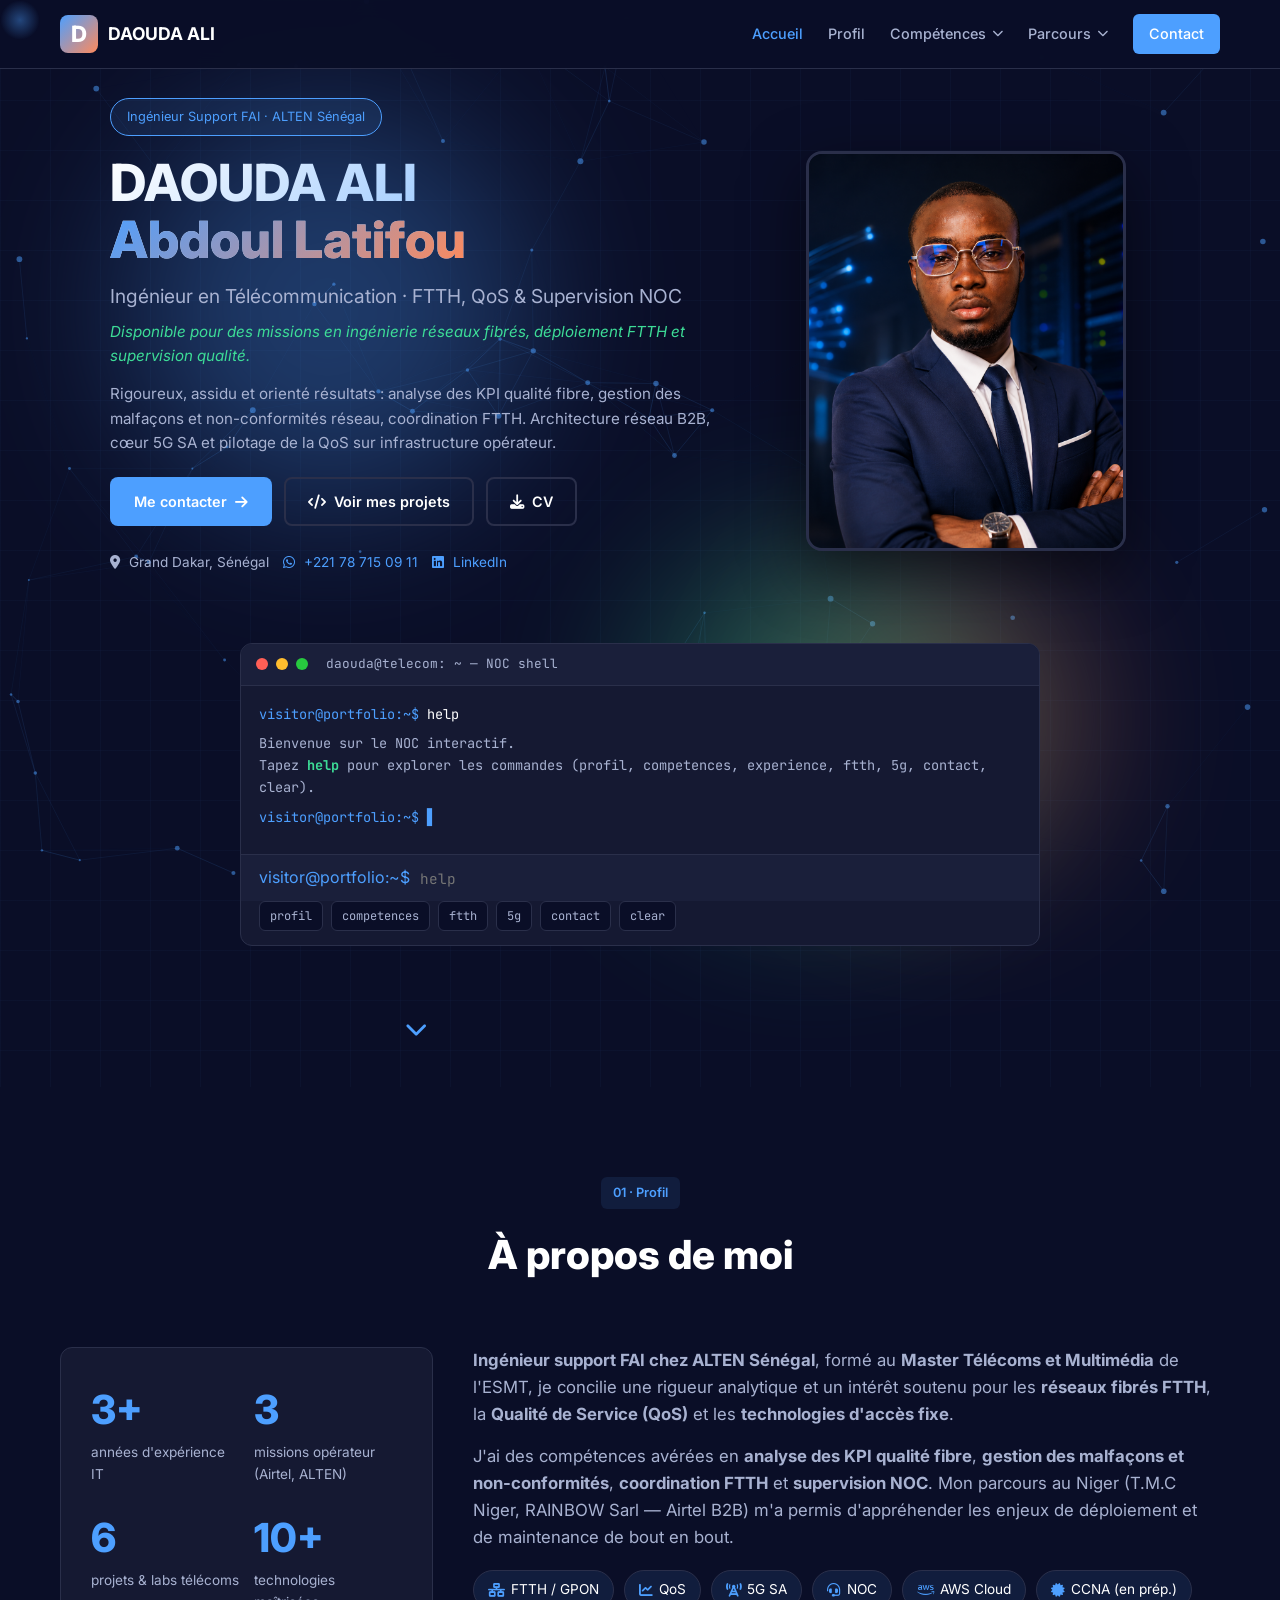
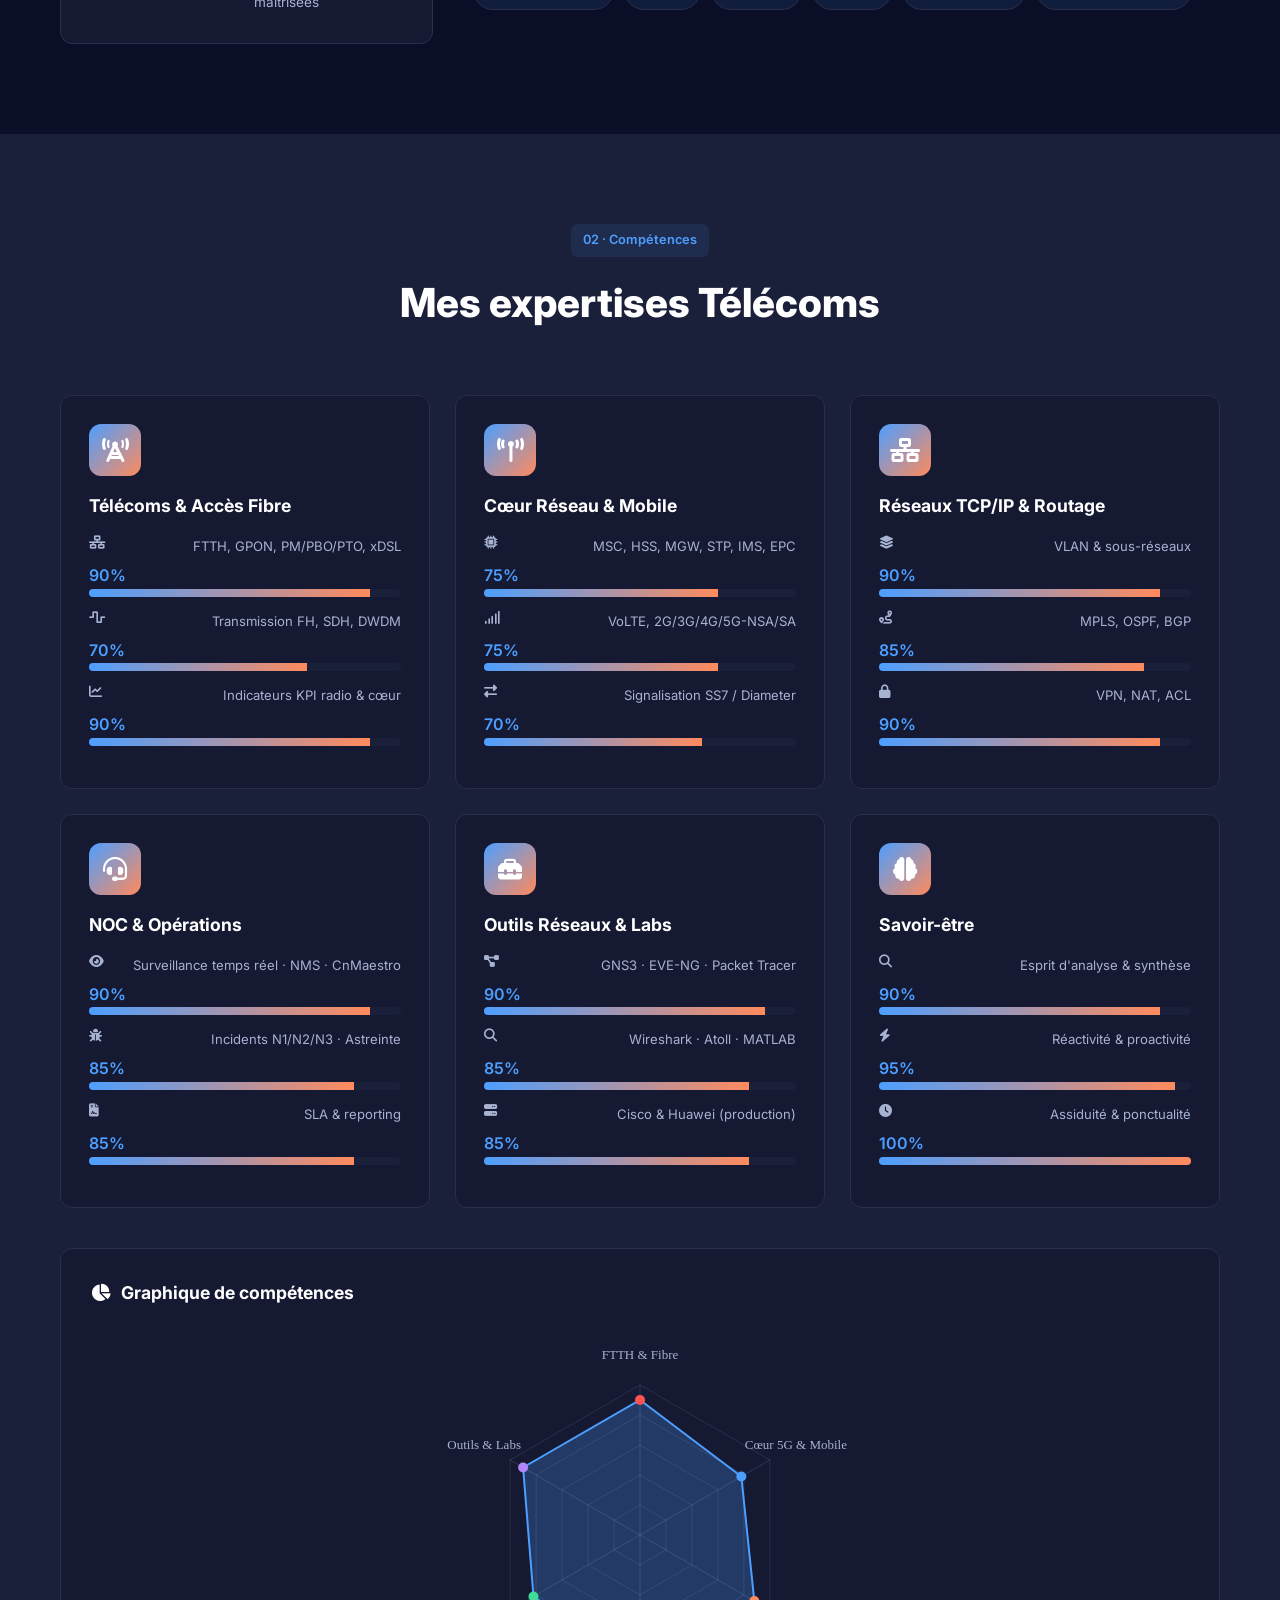
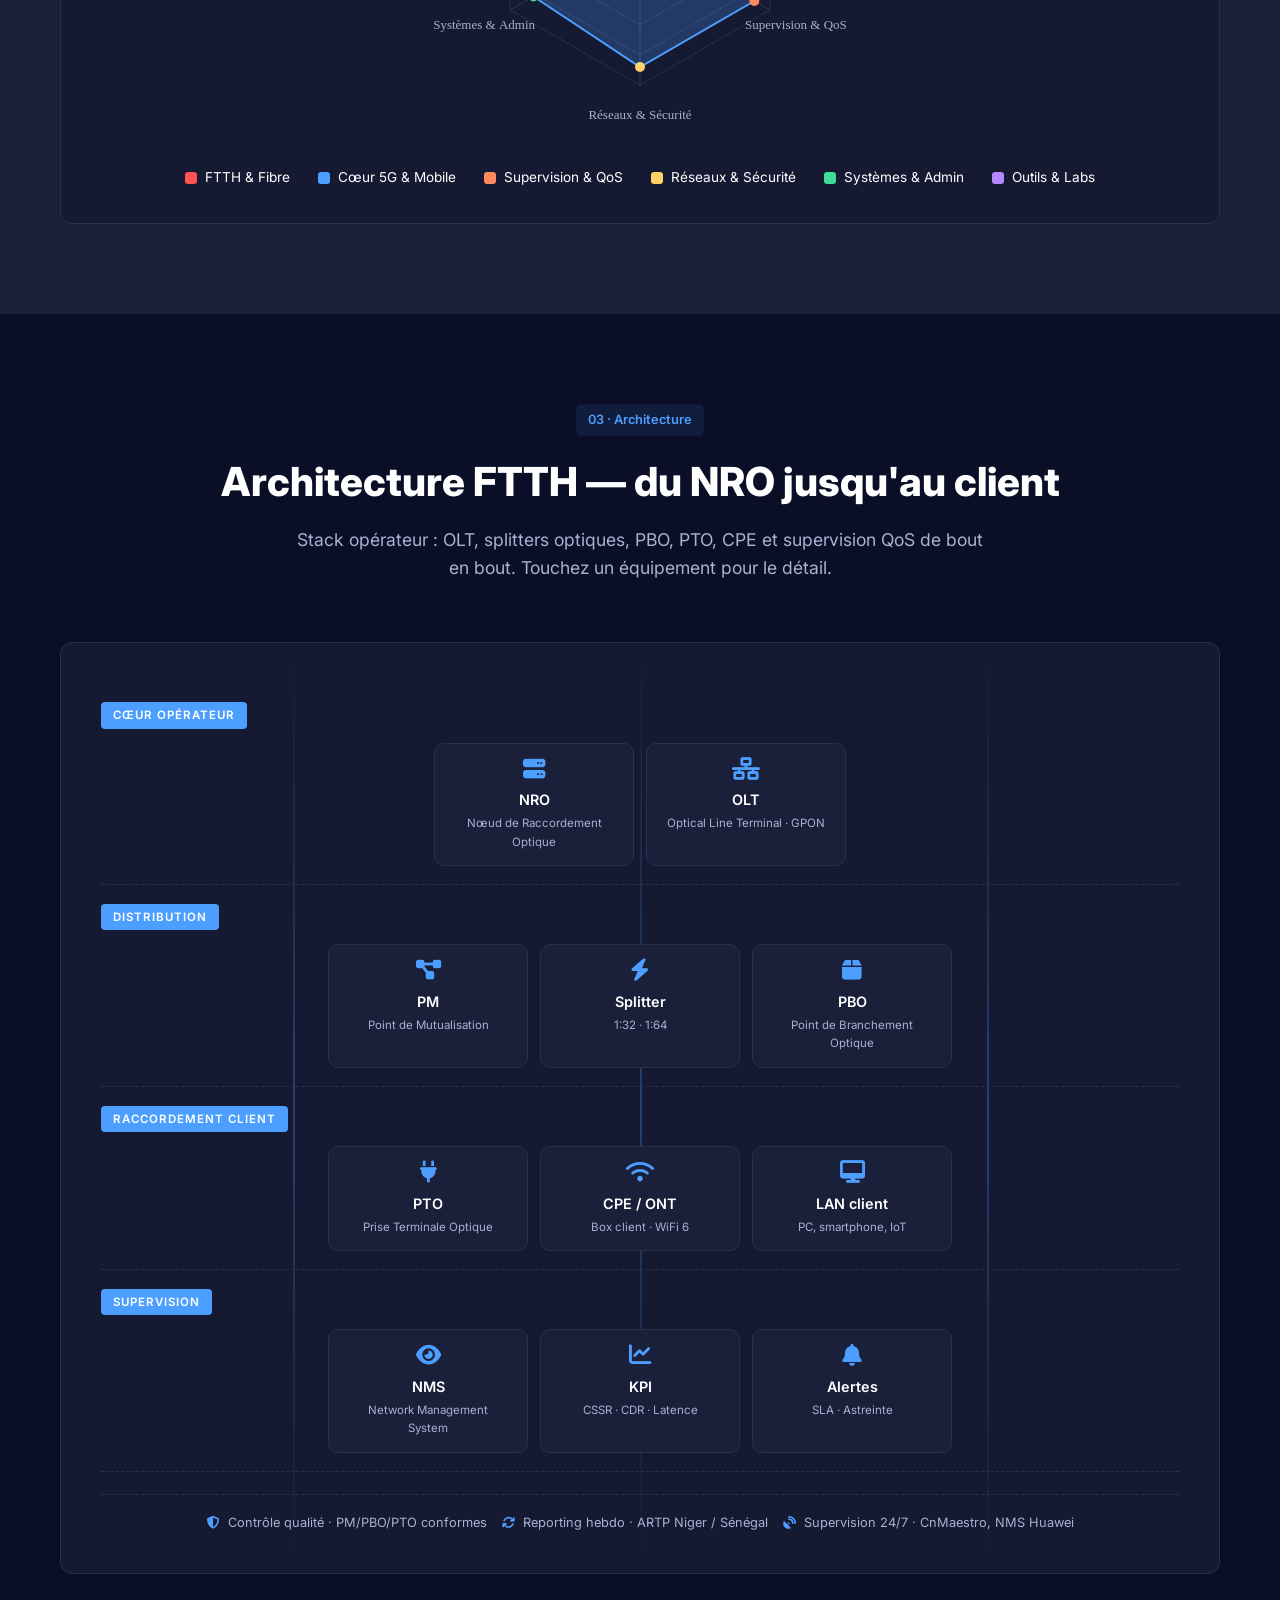
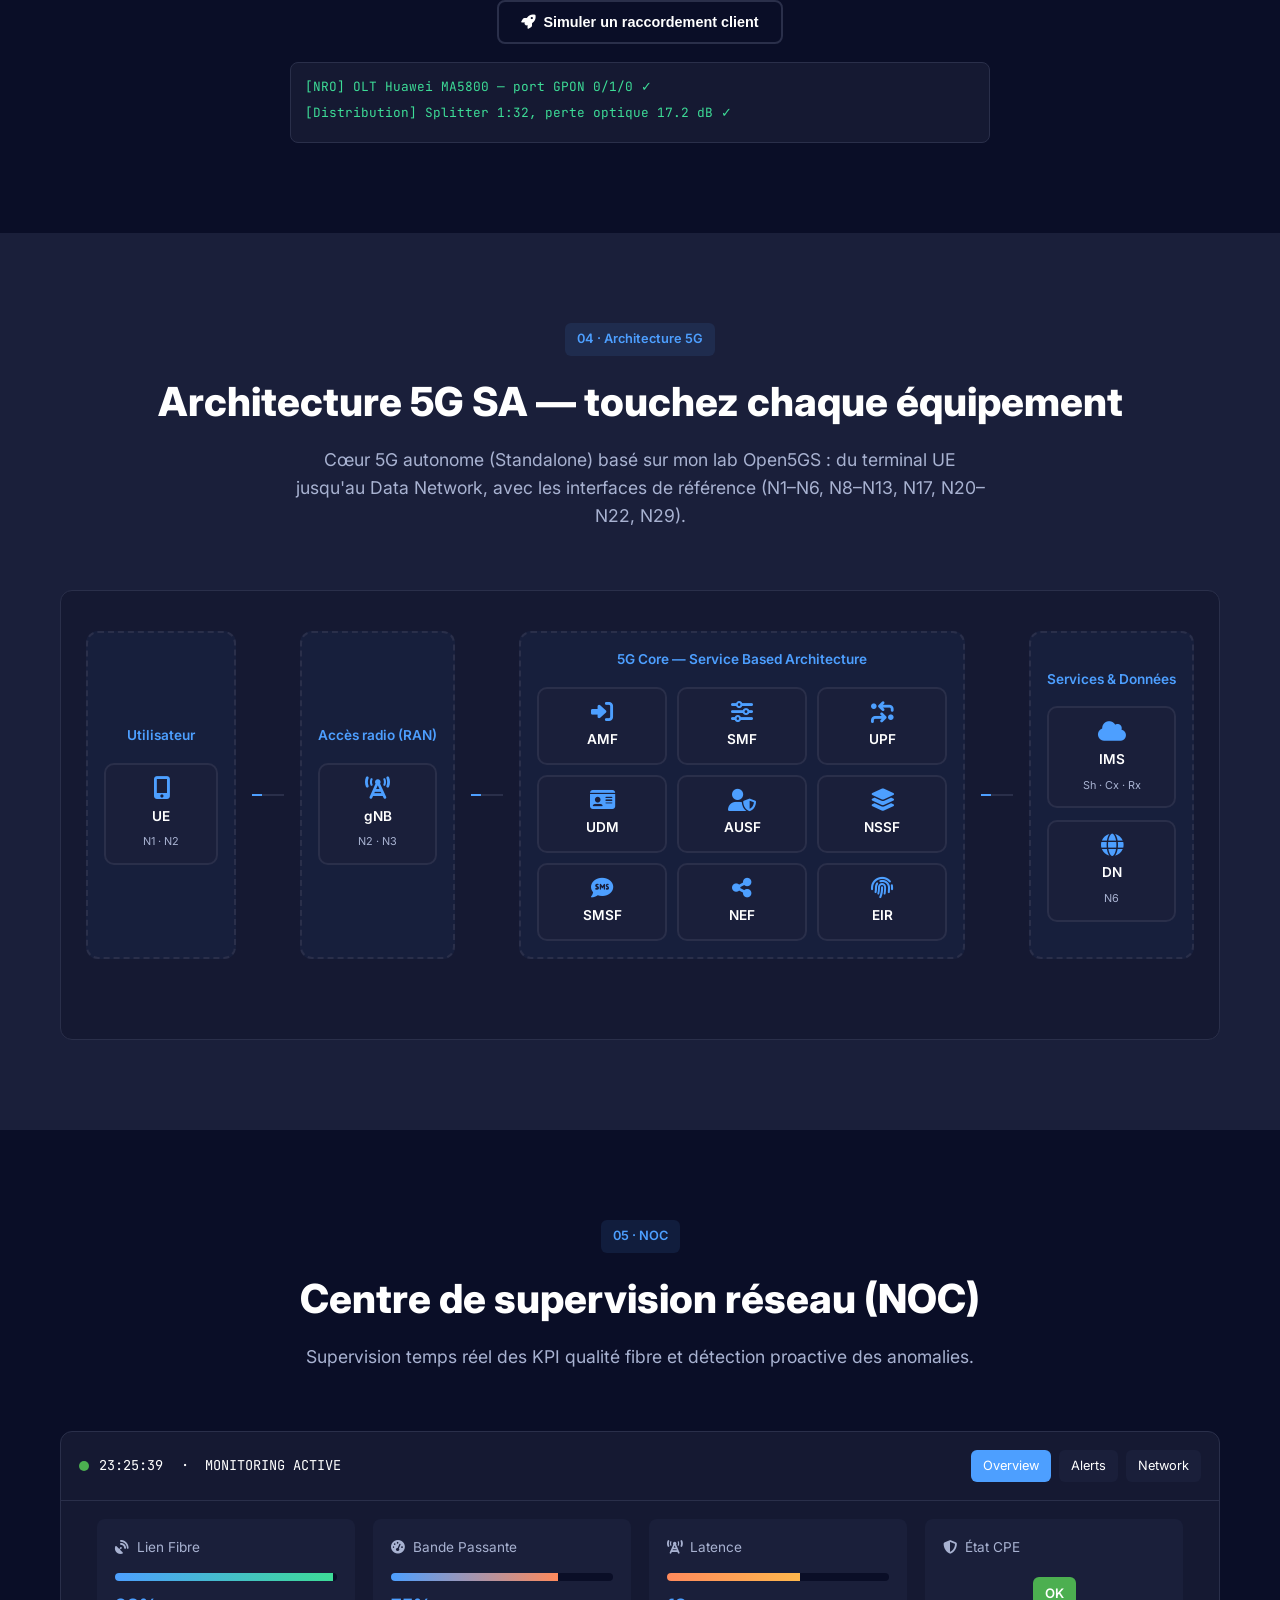
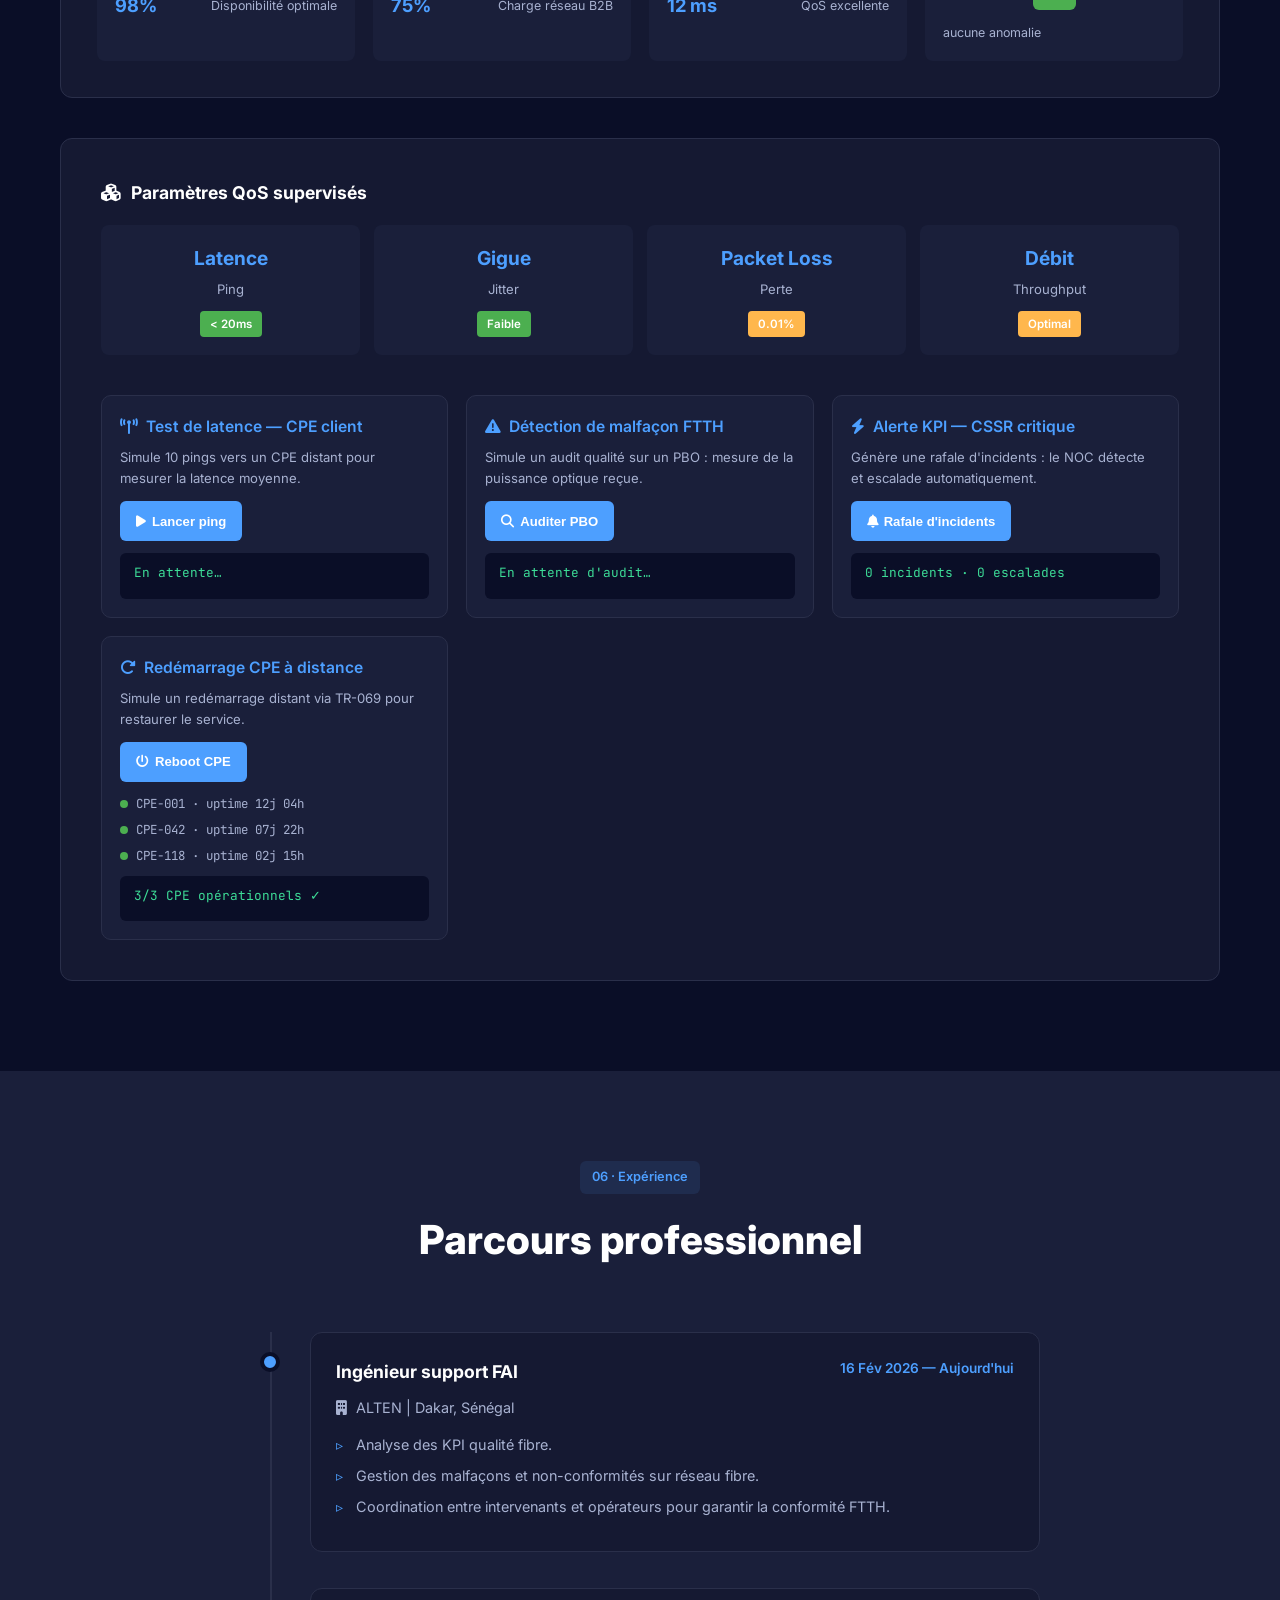
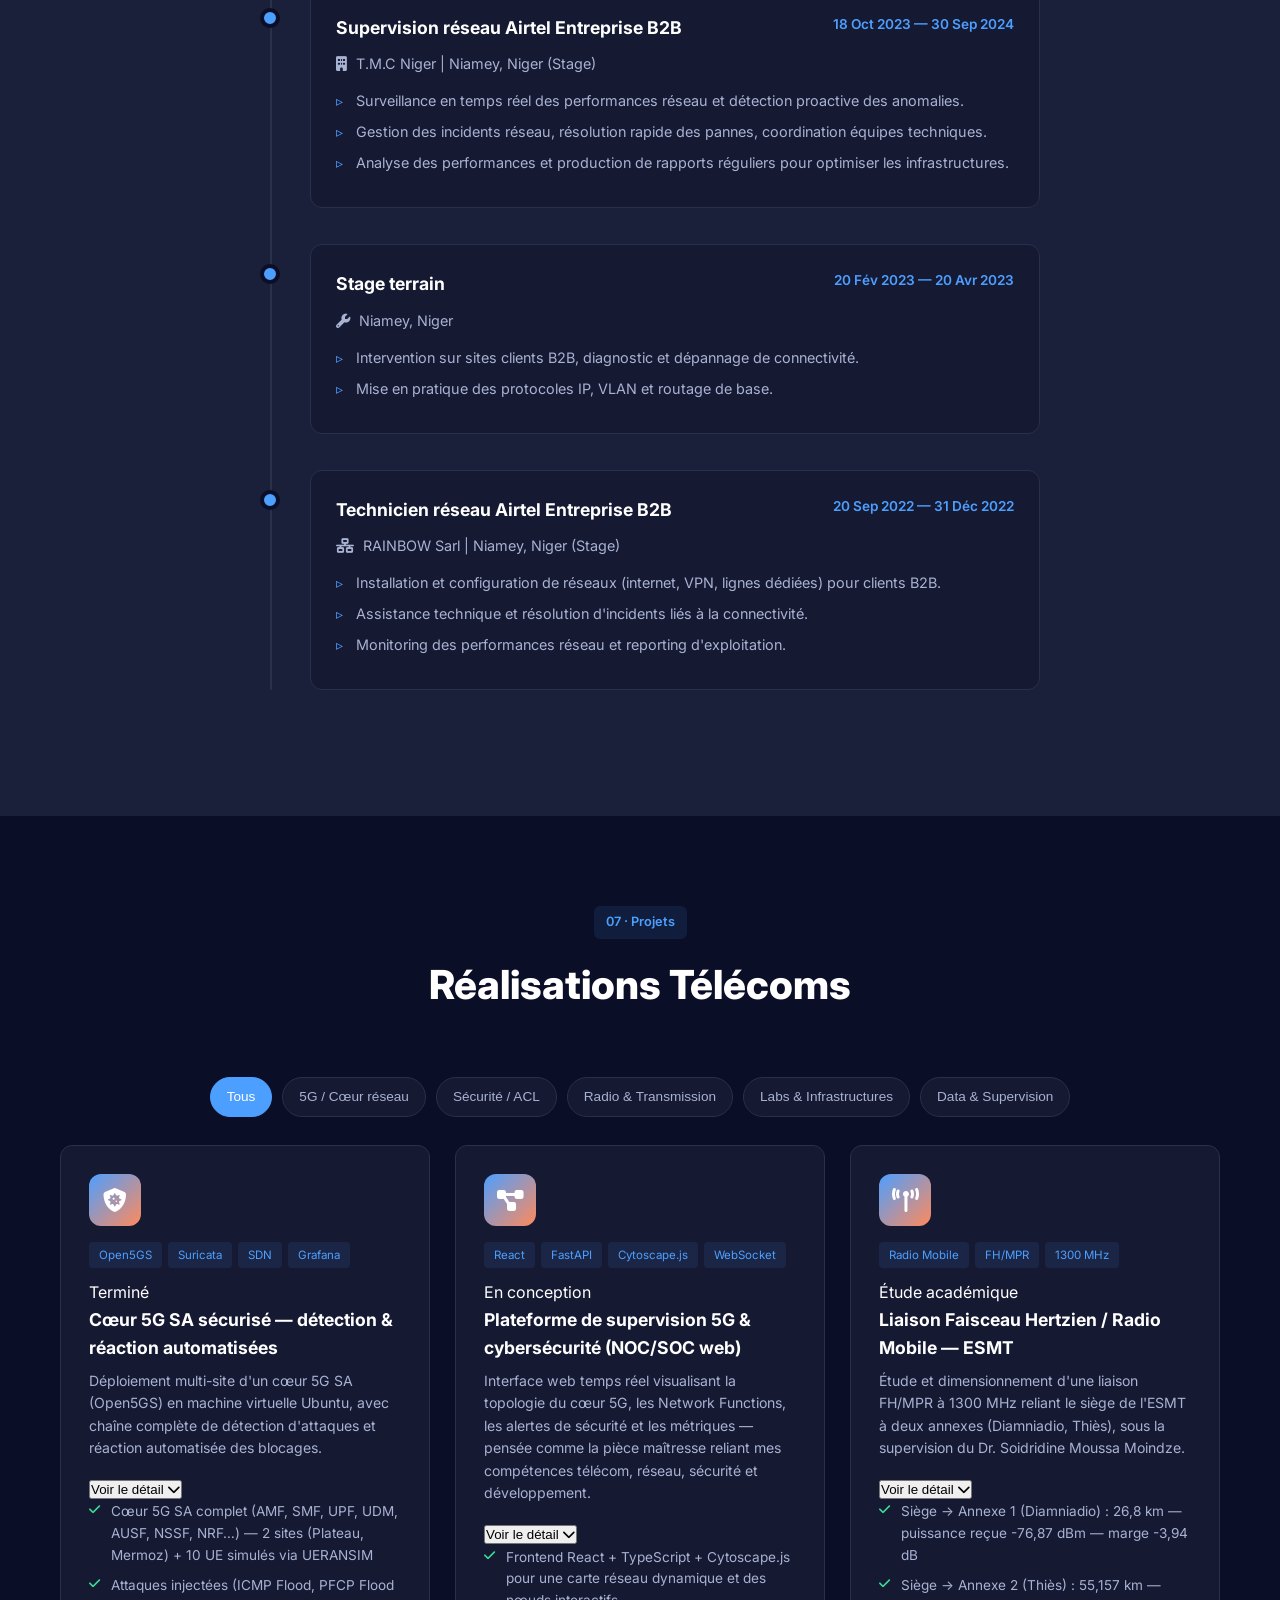
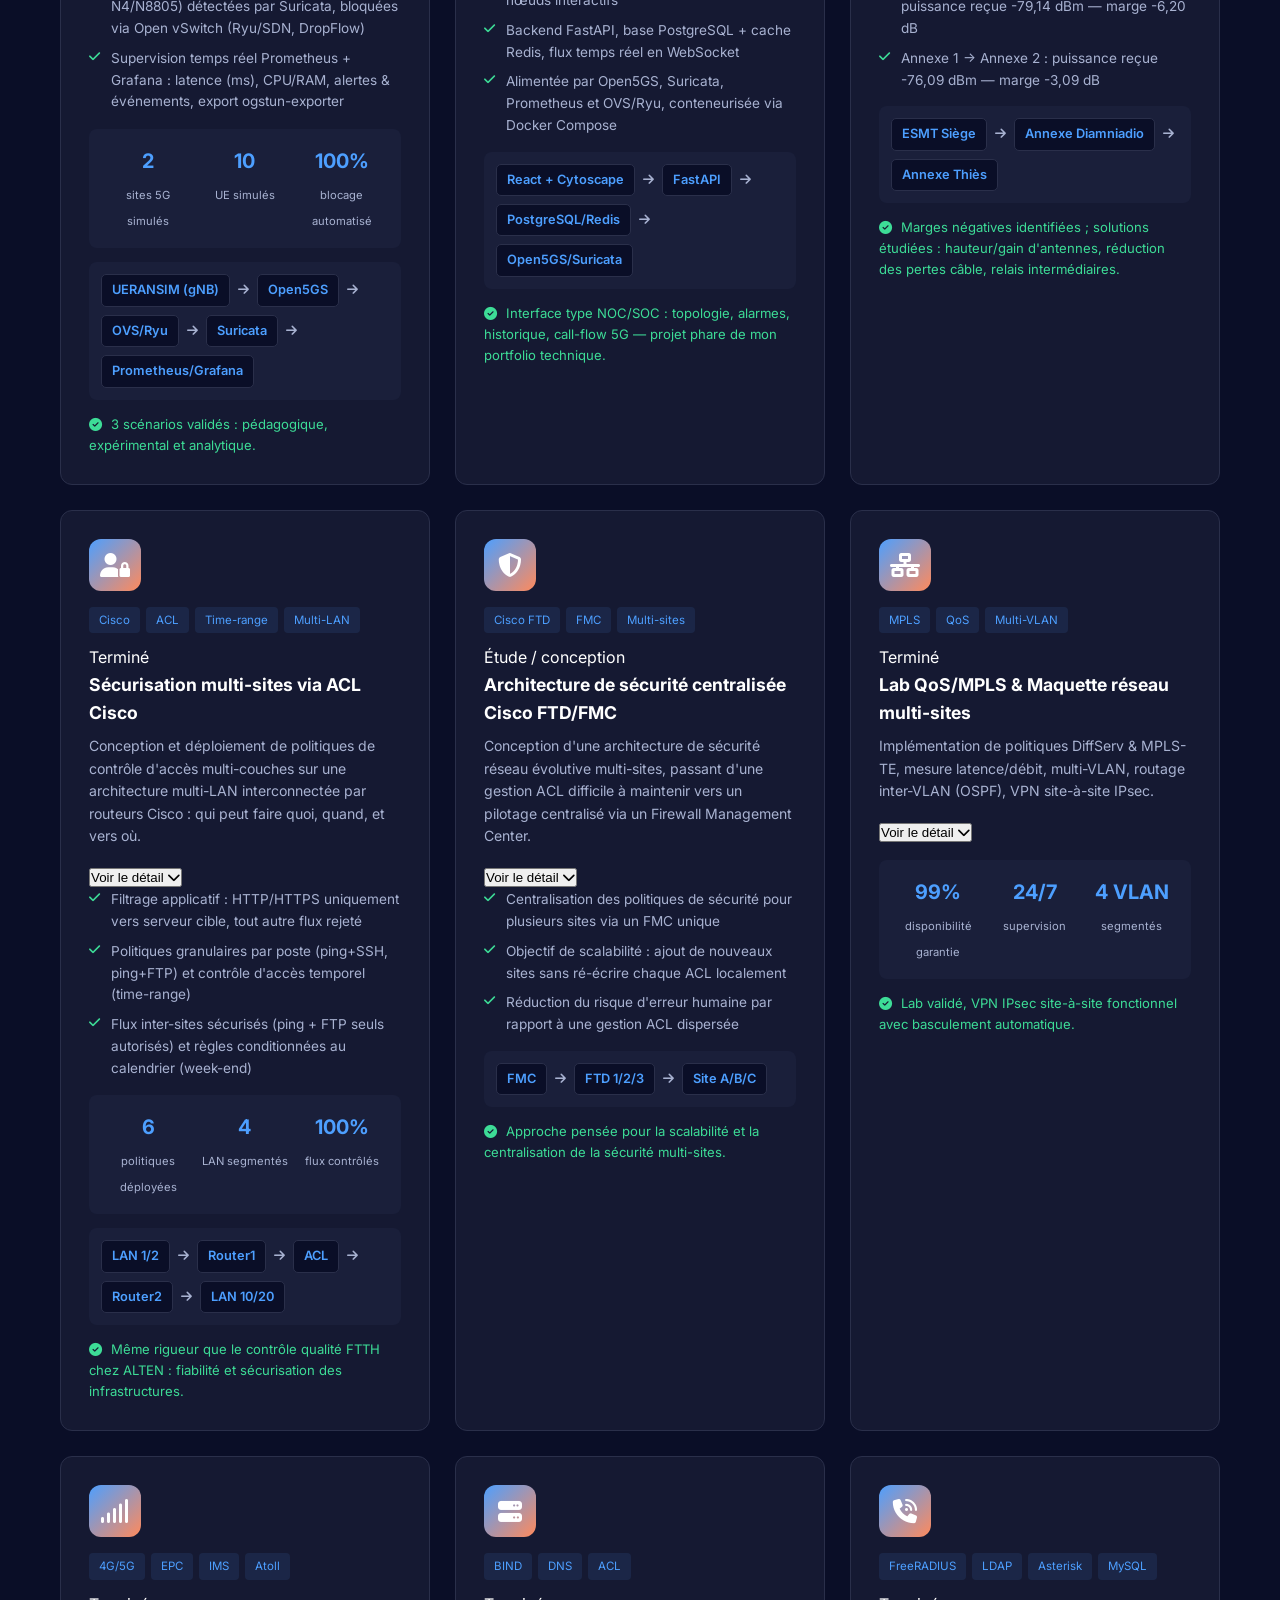
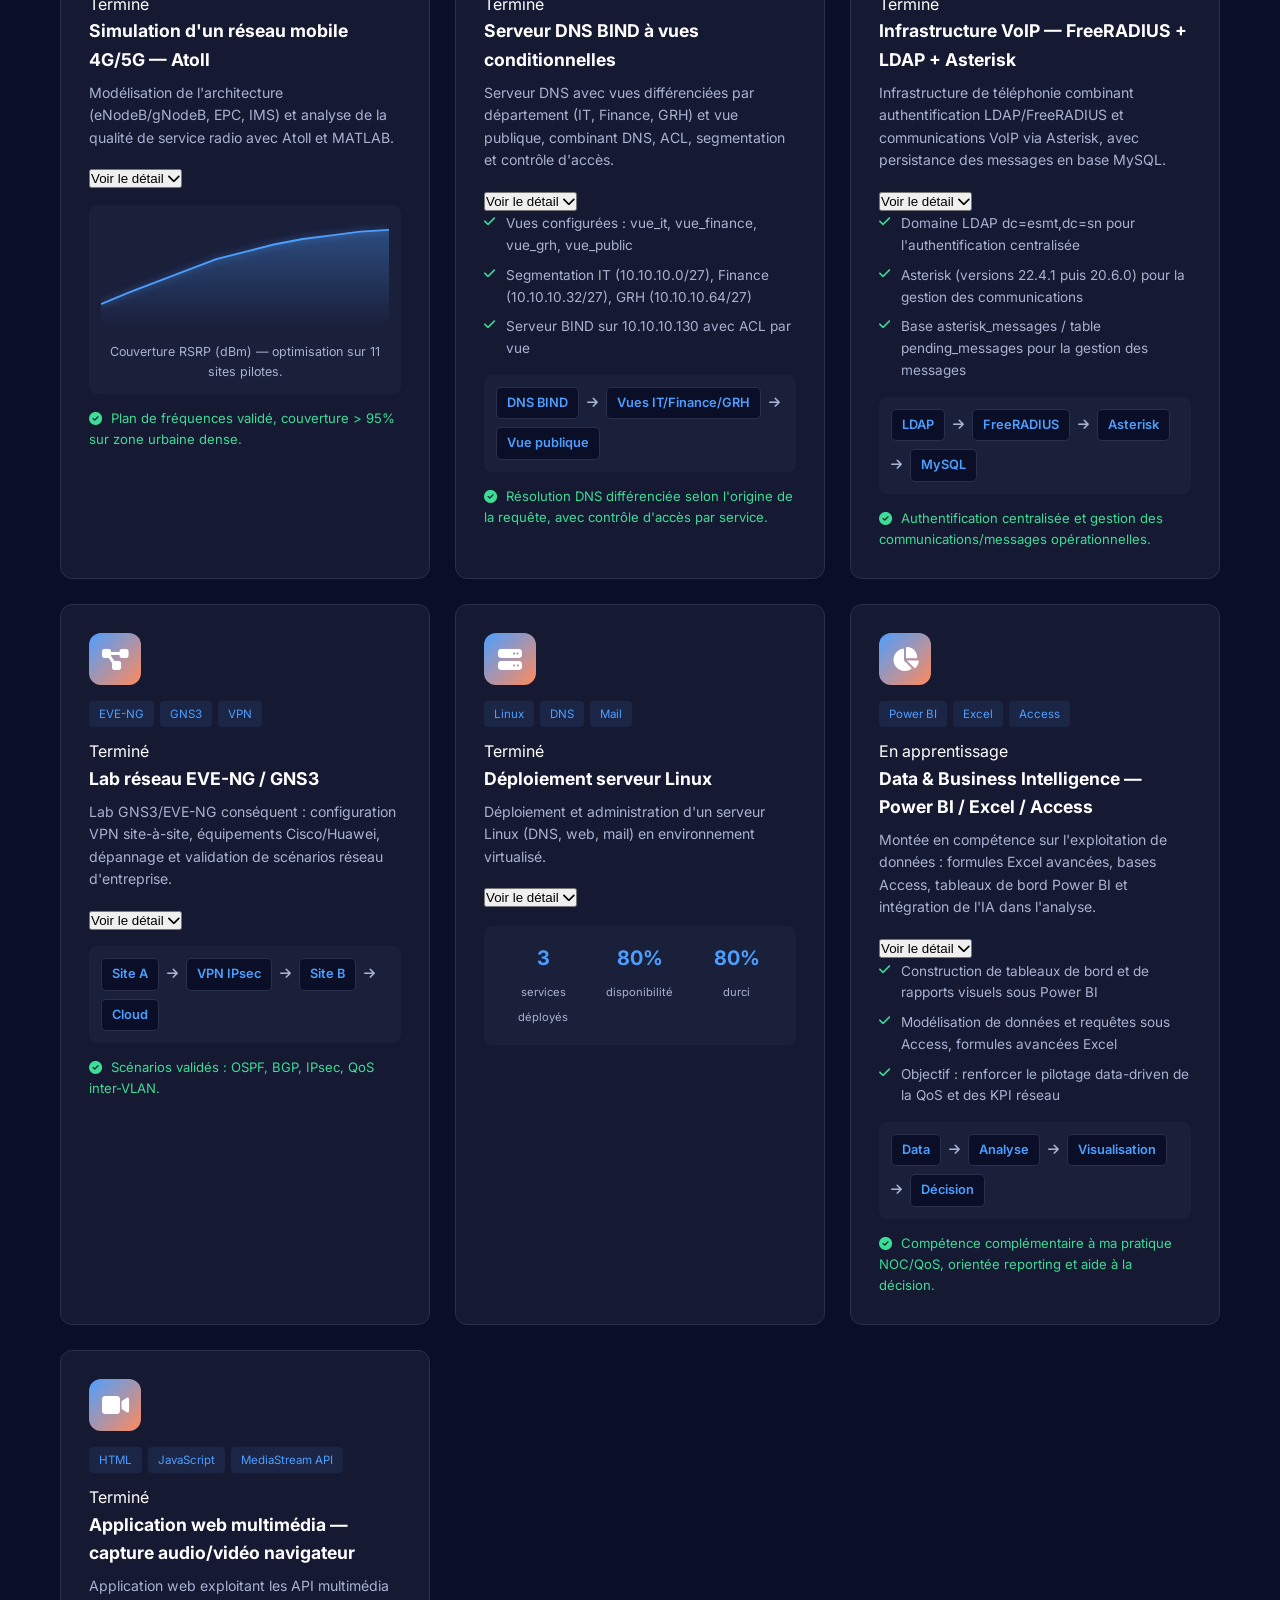
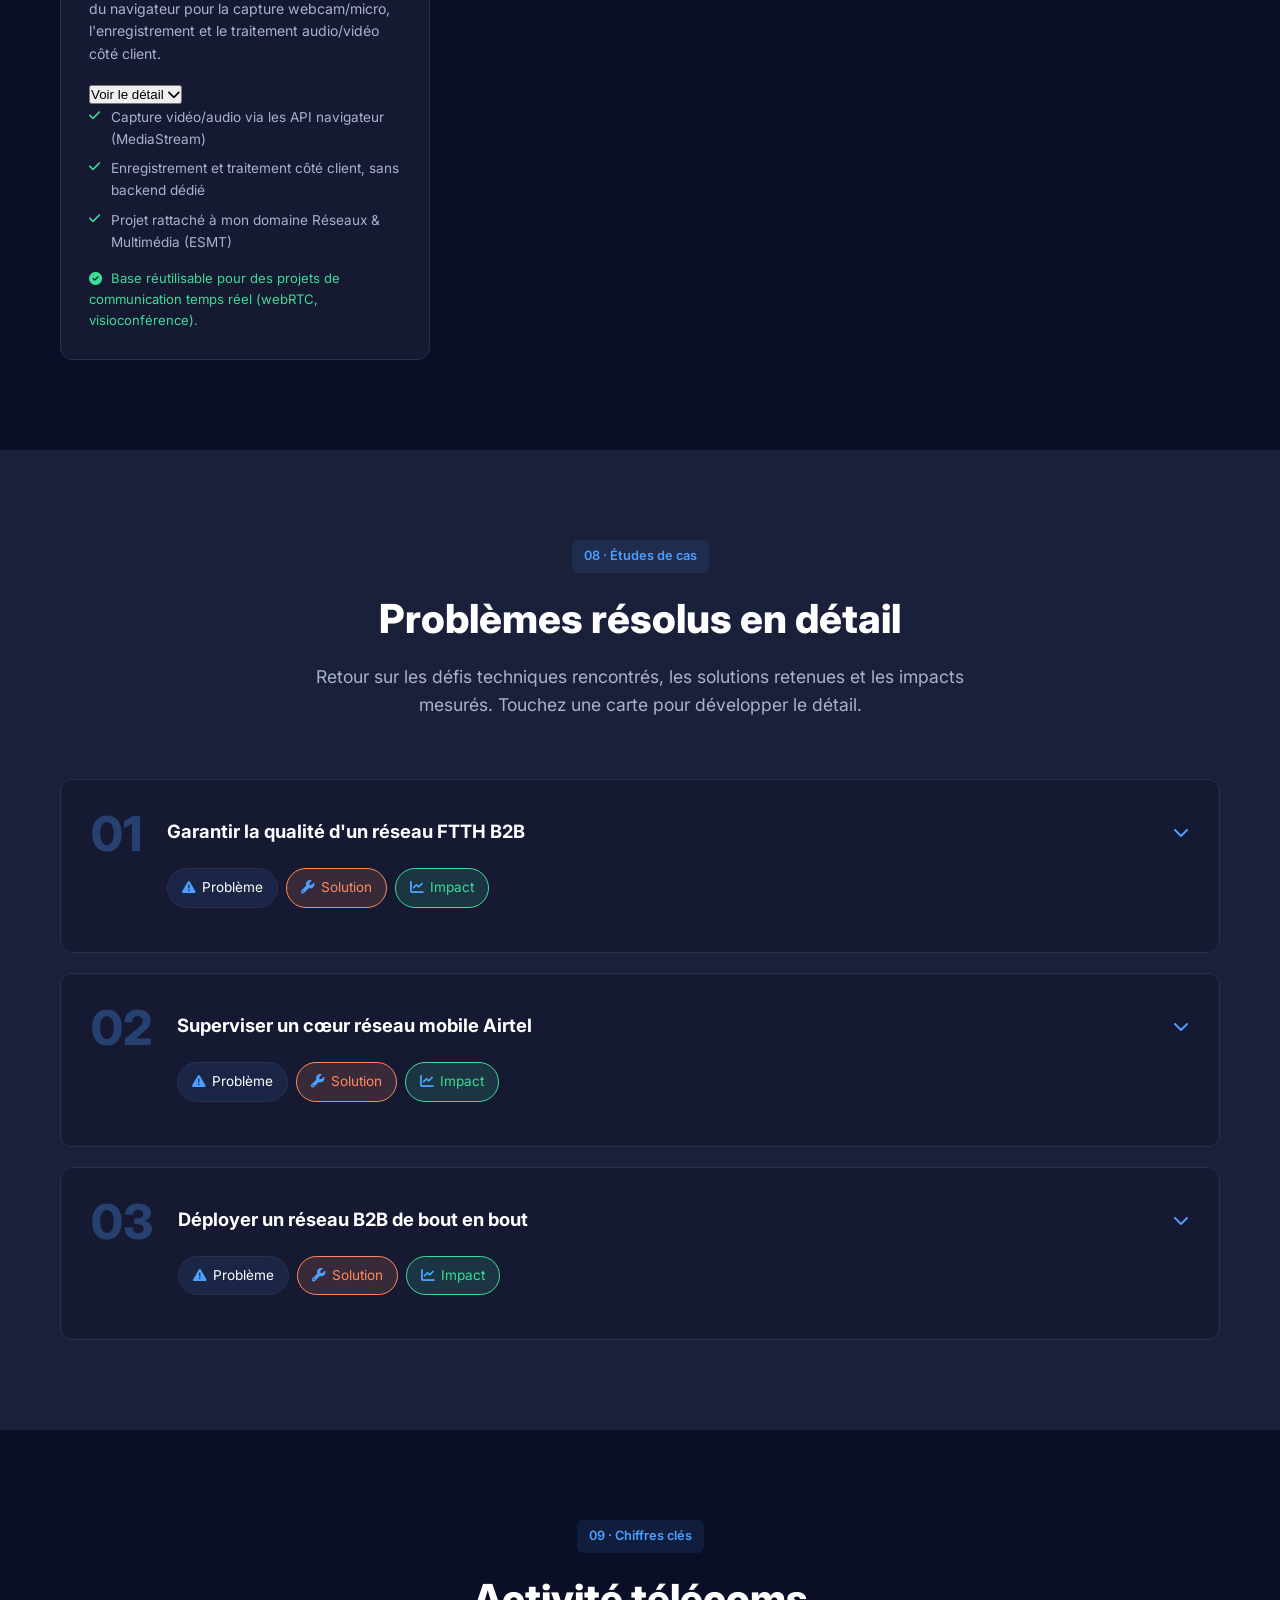
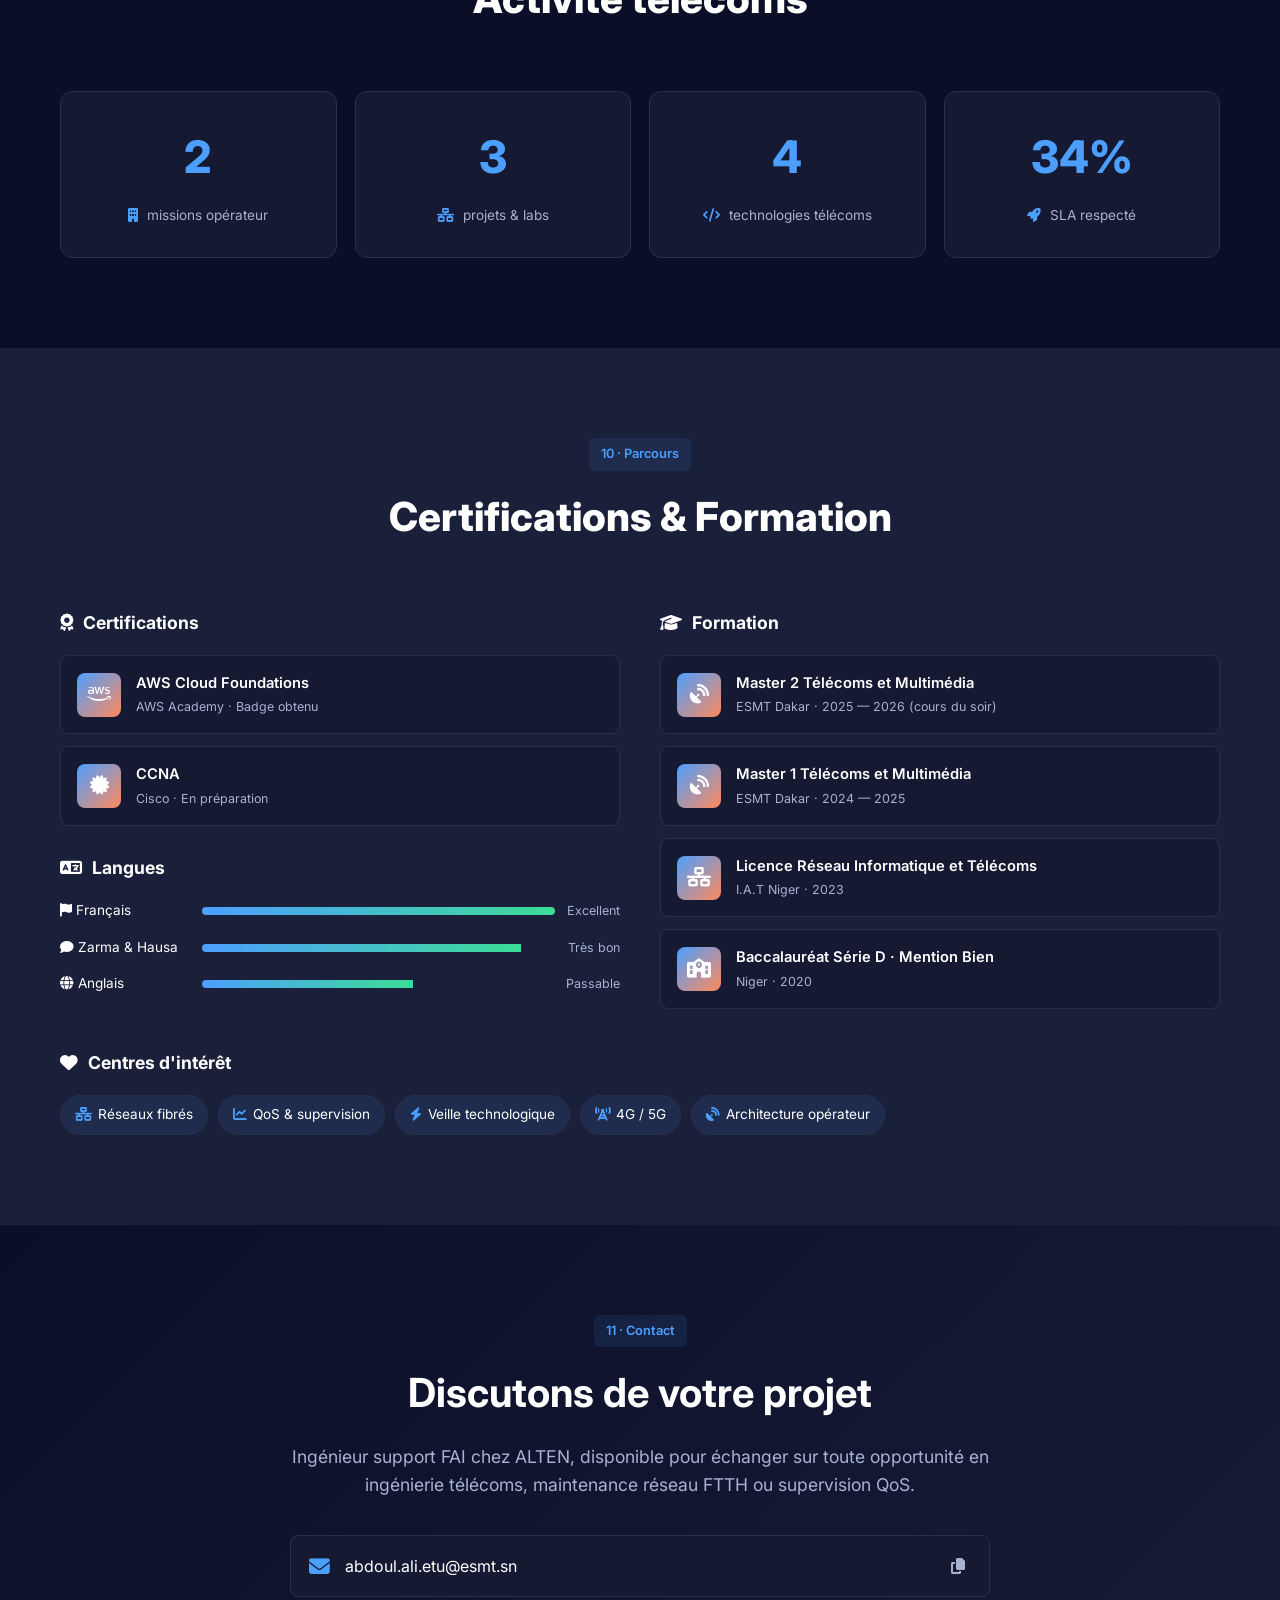
==== commit 8c510f49: "Update index.html" ====
--- a/index.html
+++ b/index.html
@@ -112,7 +112,7 @@
           </div>
           <div class="hero__meta reveal">
             <button type="button" class="hero__meta-copy" data-copy="+221787150911"><i class="fa-solid fa-location-dot"></i> Grand Dakar, Sénégal</button>
-            <button type="button" class="hero__meta-copy" data-copy="+221787150911"><i class="fa-solid fa-phone"></i> +221 78 715 09 11</button>
+            <a href="https://wa.me/221787150911" target="_blank" rel="noopener" class="hero__meta-whatsapp"><i class="fa-brands fa-whatsapp"></i> +221 78 715 09 11</a>
             <a href="https://linkedin.com/in/daouda-ali-abdoul-latifou" target="_blank" rel="noopener">
               <i class="fa-brands fa-linkedin"></i> LinkedIn
             </a>
@@ -584,129 +584,347 @@
         </div>
         <div class="projects__filters reveal" id="projectFilters">
           <button type="button" class="pfilter pfilter--active" data-filter="all">Tous</button>
-          <button type="button" class="pfilter" data-filter="Open5GS">5G / Cœur réseau</button>
+          <button type="button" class="pfilter" data-filter="5G">5G / Cœur réseau</button>
           <button type="button" class="pfilter" data-filter="Cisco">Sécurité / ACL</button>
-          <button type="button" class="pfilter" data-filter="EVE-NG">Labs réseaux</button>
+          <button type="button" class="pfilter" data-filter="Radio">Radio &amp; Transmission</button>
+          <button type="button" class="pfilter" data-filter="Lab">Labs &amp; Infrastructures</button>
+          <button type="button" class="pfilter" data-filter="Data">Data &amp; Supervision</button>
         </div>
         <div class="projects" id="projectsGrid">
-          <article class="project reveal" data-tilt data-tags="Open5GS Suricata SDN Grafana">
+          <article class="project reveal" data-tilt data-tags="Open5GS Suricata SDN Grafana 5G">
             <div class="project__icon"><i class="fa-solid fa-shield-virus"></i></div>
             <div class="project__body">
-              <div class="project__tags"><span>Open5GS</span><span>Suricata</span><span>SDN</span><span>Grafana</span></div>
+              <div class="project__tophead">
+                <div class="project__tags"><span>Open5GS</span><span>Suricata</span><span>SDN</span><span>Grafana</span></div>
+                <span class="project__status project__status--done">Terminé</span>
+              </div>
               <h3 class="project__title">Cœur 5G SA sécurisé — détection &amp; réaction automatisées</h3>
               <p class="project__desc">Déploiement multi-site d'un cœur 5G SA (Open5GS) en machine virtuelle Ubuntu, avec chaîne complète de détection d'attaques et réaction automatisée des blocages.</p>
-              <ul class="project__points">
-                <li><i class="fa-solid fa-check"></i> Cœur 5G SA complet (AMF, SMF, UPF, UDM, AUSF, NSSF…) — 2 sites (Plateau, Mermoz) + 10 UE simulés</li>
-                <li><i class="fa-solid fa-check"></i> Attaques injectées (ICMP Flood, PFCP Flood N4) détectées par Suricata, bloquées via Open vSwitch (DropFlow)</li>
-                <li><i class="fa-solid fa-check"></i> Supervision temps réel Prometheus + Grafana : latence (ms), CPU/RAM, alertes &amp; événements</li>
-              </ul>
-              <div class="project__metrics">
-                <div class="metric"><span class="metric__val" data-count="2">0</span><span class="metric__label">sites 5G simulés</span></div>
-                <div class="metric"><span class="metric__val" data-count="10">0</span><span class="metric__label">UE simulés</span></div>
-                <div class="metric"><span class="metric__val" data-count="100" data-suffix="%">0%</span><span class="metric__label">blocage automatisé</span></div>
-              </div>
-              <div class="project__arch">
-                <span class="arch__node">gNodeB</span><i class="fa-solid fa-arrow-right"></i>
-                <span class="arch__node">Open5GS</span><i class="fa-solid fa-arrow-right"></i>
-                <span class="arch__node">OVS</span><i class="fa-solid fa-arrow-right"></i>
-                <span class="arch__node">Suricata</span><i class="fa-solid fa-arrow-right"></i>
-                <span class="arch__node">Grafana</span>
-              </div>
-              <p class="project__result"><i class="fa-solid fa-circle-check"></i> 3 scénarios validés : pédagogique, expérimental et analytique.</p>
-            </div>
-          </article>
-
-          <article class="project reveal" data-tilt data-tags="Cisco ACL Time-range Multi-LAN">
+              <button type="button" class="project__more">Voir le détail <i class="fa-solid fa-chevron-down"></i></button>
+              <div class="project__details">
+                <ul class="project__points">
+                  <li><i class="fa-solid fa-check"></i> Cœur 5G SA complet (AMF, SMF, UPF, UDM, AUSF, NSSF, NRF…) — 2 sites (Plateau, Mermoz) + 10 UE simulés via UERANSIM</li>
+                  <li><i class="fa-solid fa-check"></i> Attaques injectées (ICMP Flood, PFCP Flood N4/N8805) détectées par Suricata, bloquées via Open vSwitch (Ryu/SDN, DropFlow)</li>
+                  <li><i class="fa-solid fa-check"></i> Supervision temps réel Prometheus + Grafana : latence (ms), CPU/RAM, alertes &amp; événements, export ogstun-exporter</li>
+                </ul>
+                <div class="project__metrics">
+                  <div class="metric"><span class="metric__val" data-count="2">0</span><span class="metric__label">sites 5G simulés</span></div>
+                  <div class="metric"><span class="metric__val" data-count="10">0</span><span class="metric__label">UE simulés</span></div>
+                  <div class="metric"><span class="metric__val" data-count="100" data-suffix="%">0%</span><span class="metric__label">blocage automatisé</span></div>
+                </div>
+                <div class="project__arch">
+                  <span class="arch__node">UERANSIM (gNB)</span><i class="fa-solid fa-arrow-right"></i>
+                  <span class="arch__node">Open5GS</span><i class="fa-solid fa-arrow-right"></i>
+                  <span class="arch__node">OVS/Ryu</span><i class="fa-solid fa-arrow-right"></i>
+                  <span class="arch__node">Suricata</span><i class="fa-solid fa-arrow-right"></i>
+                  <span class="arch__node">Prometheus/Grafana</span>
+                </div>
+                <p class="project__result"><i class="fa-solid fa-circle-check"></i> 3 scénarios validés : pédagogique, expérimental et analytique.</p>
+              </div>
+            </div>
+          </article>
+
+          <article class="project reveal" data-tilt data-tags="React FastAPI Cytoscape.js WebSocket 5G Data PostgreSQL Docker">
+            <div class="project__icon"><i class="fa-solid fa-diagram-project"></i></div>
+            <div class="project__body">
+              <div class="project__tophead">
+                <div class="project__tags"><span>React</span><span>FastAPI</span><span>Cytoscape.js</span><span>WebSocket</span></div>
+                <span class="project__status project__status--progress">En conception</span>
+              </div>
+              <h3 class="project__title">Plateforme de supervision 5G &amp; cybersécurité (NOC/SOC web)</h3>
+              <p class="project__desc">Interface web temps réel visualisant la topologie du cœur 5G, les Network Functions, les alertes de sécurité et les métriques — pensée comme la pièce maîtresse reliant mes compétences télécom, réseau, sécurité et développement.</p>
+              <button type="button" class="project__more">Voir le détail <i class="fa-solid fa-chevron-down"></i></button>
+              <div class="project__details">
+                <ul class="project__points">
+                  <li><i class="fa-solid fa-check"></i> Frontend React + TypeScript + Cytoscape.js pour une carte réseau dynamique et des nœuds interactifs</li>
+                  <li><i class="fa-solid fa-check"></i> Backend FastAPI, base PostgreSQL + cache Redis, flux temps réel en WebSocket</li>
+                  <li><i class="fa-solid fa-check"></i> Alimentée par Open5GS, Suricata, Prometheus et OVS/Ryu, conteneurisée via Docker Compose</li>
+                </ul>
+                <div class="project__arch">
+                  <span class="arch__node">React + Cytoscape</span><i class="fa-solid fa-arrow-right"></i>
+                  <span class="arch__node">FastAPI</span><i class="fa-solid fa-arrow-right"></i>
+                  <span class="arch__node">PostgreSQL/Redis</span><i class="fa-solid fa-arrow-right"></i>
+                  <span class="arch__node">Open5GS/Suricata</span>
+                </div>
+                <p class="project__result"><i class="fa-solid fa-circle-check"></i> Interface type NOC/SOC : topologie, alarmes, historique, call-flow 5G — projet phare de mon portfolio technique.</p>
+              </div>
+            </div>
+          </article>
+
+          <article class="project reveal" data-tilt data-tags="Radio Mobile FH MPR Bilan-de-liaison">
+            <div class="project__icon"><i class="fa-solid fa-tower-broadcast"></i></div>
+            <div class="project__body">
+              <div class="project__tophead">
+                <div class="project__tags"><span>Radio Mobile</span><span>FH/MPR</span><span>1300 MHz</span></div>
+                <span class="project__status project__status--study">Étude académique</span>
+              </div>
+              <h3 class="project__title">Liaison Faisceau Hertzien / Radio Mobile — ESMT</h3>
+              <p class="project__desc">Étude et dimensionnement d'une liaison FH/MPR à 1300 MHz reliant le siège de l'ESMT à deux annexes (Diamniadio, Thiès), sous la supervision du Dr. Soidridine Moussa Moindze.</p>
+              <button type="button" class="project__more">Voir le détail <i class="fa-solid fa-chevron-down"></i></button>
+              <div class="project__details">
+                <ul class="project__points">
+                  <li><i class="fa-solid fa-check"></i> Siège → Annexe 1 (Diamniadio) : 26,8 km — puissance reçue -76,87 dBm — marge -3,94 dB</li>
+                  <li><i class="fa-solid fa-check"></i> Siège → Annexe 2 (Thiès) : 55,157 km — puissance reçue -79,14 dBm — marge -6,20 dB</li>
+                  <li><i class="fa-solid fa-check"></i> Annexe 1 → Annexe 2 : puissance reçue -76,09 dBm — marge -3,09 dB</li>
+                </ul>
+                <div class="project__arch">
+                  <span class="arch__node">ESMT Siège</span><i class="fa-solid fa-arrow-right"></i>
+                  <span class="arch__node">Annexe Diamniadio</span><i class="fa-solid fa-arrow-right"></i>
+                  <span class="arch__node">Annexe Thiès</span>
+                </div>
+                <p class="project__result"><i class="fa-solid fa-circle-check"></i> Marges négatives identifiées ; solutions étudiées : hauteur/gain d'antennes, réduction des pertes câble, relais intermédiaires.</p>
+              </div>
+            </div>
+          </article>
+
+          <article class="project reveal" data-tilt data-tags="Cisco ACL Time-range Multi-LAN Lab">
             <div class="project__icon"><i class="fa-solid fa-user-lock"></i></div>
             <div class="project__body">
-              <div class="project__tags"><span>Cisco</span><span>ACL</span><span>Time-range</span><span>Multi-LAN</span></div>
+              <div class="project__tophead">
+                <div class="project__tags"><span>Cisco</span><span>ACL</span><span>Time-range</span><span>Multi-LAN</span></div>
+                <span class="project__status project__status--done">Terminé</span>
+              </div>
               <h3 class="project__title">Sécurisation multi-sites via ACL Cisco</h3>
               <p class="project__desc">Conception et déploiement de politiques de contrôle d'accès multi-couches sur une architecture multi-LAN interconnectée par routeurs Cisco : qui peut faire quoi, quand, et vers où.</p>
-              <ul class="project__points">
-                <li><i class="fa-solid fa-check"></i> Filtrage applicatif : HTTP/HTTPS uniquement vers serveur cible, tout autre flux rejeté</li>
-                <li><i class="fa-solid fa-check"></i> Politiques granulaires par poste (ping+SSH, ping+FTP) et contrôle d'accès temporel (time-range)</li>
-                <li><i class="fa-solid fa-check"></i> Flux inter-sites sécurisés (ping + FTP seuls autorisés) et règles conditionnées au calendrier (week-end)</li>
-              </ul>
-              <div class="project__metrics">
-                <div class="metric"><span class="metric__val" data-count="5">0</span><span class="metric__label">politiques déployées</span></div>
-                <div class="metric"><span class="metric__val" data-count="4">0</span><span class="metric__label">LAN segmentés</span></div>
-                <div class="metric"><span class="metric__val" data-count="100" data-suffix="%">0%</span><span class="metric__label">flux contrôlés</span></div>
-              </div>
-              <div class="project__arch">
-                <span class="arch__node">LAN 1/2</span><i class="fa-solid fa-arrow-right"></i>
-                <span class="arch__node">Router1</span><i class="fa-solid fa-arrow-right"></i>
-                <span class="arch__node">ACL</span><i class="fa-solid fa-arrow-right"></i>
-                <span class="arch__node">Router2</span><i class="fa-solid fa-arrow-right"></i>
-                <span class="arch__node">LAN 10/20</span>
-              </div>
-              <p class="project__result"><i class="fa-solid fa-circle-check"></i> Même rigueur que le contrôle qualité FTTH chez ALTEN : fiabilité et sécurisation des infrastructures.</p>
-            </div>
-          </article>
-
-          <article class="project reveal" data-tilt data-tags="MPLS QoS Multi-VLAN">
+              <button type="button" class="project__more">Voir le détail <i class="fa-solid fa-chevron-down"></i></button>
+              <div class="project__details">
+                <ul class="project__points">
+                  <li><i class="fa-solid fa-check"></i> Filtrage applicatif : HTTP/HTTPS uniquement vers serveur cible, tout autre flux rejeté</li>
+                  <li><i class="fa-solid fa-check"></i> Politiques granulaires par poste (ping+SSH, ping+FTP) et contrôle d'accès temporel (time-range)</li>
+                  <li><i class="fa-solid fa-check"></i> Flux inter-sites sécurisés (ping + FTP seuls autorisés) et règles conditionnées au calendrier (week-end)</li>
+                </ul>
+                <div class="project__metrics">
+                  <div class="metric"><span class="metric__val" data-count="5">0</span><span class="metric__label">politiques déployées</span></div>
+                  <div class="metric"><span class="metric__val" data-count="4">0</span><span class="metric__label">LAN segmentés</span></div>
+                  <div class="metric"><span class="metric__val" data-count="100" data-suffix="%">0%</span><span class="metric__label">flux contrôlés</span></div>
+                </div>
+                <div class="project__arch">
+                  <span class="arch__node">LAN 1/2</span><i class="fa-solid fa-arrow-right"></i>
+                  <span class="arch__node">Router1</span><i class="fa-solid fa-arrow-right"></i>
+                  <span class="arch__node">ACL</span><i class="fa-solid fa-arrow-right"></i>
+                  <span class="arch__node">Router2</span><i class="fa-solid fa-arrow-right"></i>
+                  <span class="arch__node">LAN 10/20</span>
+                </div>
+                <p class="project__result"><i class="fa-solid fa-circle-check"></i> Même rigueur que le contrôle qualité FTTH chez ALTEN : fiabilité et sécurisation des infrastructures.</p>
+              </div>
+            </div>
+          </article>
+
+          <article class="project reveal" data-tilt data-tags="Cisco FTD FMC ACL Multi-sites">
+            <div class="project__icon"><i class="fa-solid fa-shield-halved"></i></div>
+            <div class="project__body">
+              <div class="project__tophead">
+                <div class="project__tags"><span>Cisco FTD</span><span>FMC</span><span>Multi-sites</span></div>
+                <span class="project__status project__status--study">Étude / conception</span>
+              </div>
+              <h3 class="project__title">Architecture de sécurité centralisée Cisco FTD/FMC</h3>
+              <p class="project__desc">Conception d'une architecture de sécurité réseau évolutive multi-sites, passant d'une gestion ACL difficile à maintenir vers un pilotage centralisé via un Firewall Management Center.</p>
+              <button type="button" class="project__more">Voir le détail <i class="fa-solid fa-chevron-down"></i></button>
+              <div class="project__details">
+                <ul class="project__points">
+                  <li><i class="fa-solid fa-check"></i> Centralisation des politiques de sécurité pour plusieurs sites via un FMC unique</li>
+                  <li><i class="fa-solid fa-check"></i> Objectif de scalabilité : ajout de nouveaux sites sans ré-écrire chaque ACL localement</li>
+                  <li><i class="fa-solid fa-check"></i> Réduction du risque d'erreur humaine par rapport à une gestion ACL dispersée</li>
+                </ul>
+                <div class="project__arch">
+                  <span class="arch__node">FMC</span><i class="fa-solid fa-arrow-right"></i>
+                  <span class="arch__node">FTD 1/2/3</span><i class="fa-solid fa-arrow-right"></i>
+                  <span class="arch__node">Site A/B/C</span>
+                </div>
+                <p class="project__result"><i class="fa-solid fa-circle-check"></i> Approche pensée pour la scalabilité et la centralisation de la sécurité multi-sites.</p>
+              </div>
+            </div>
+          </article>
+
+          <article class="project reveal" data-tilt data-tags="MPLS QoS Multi-VLAN Lab">
             <div class="project__icon"><i class="fa-solid fa-network-wired"></i></div>
             <div class="project__body">
-              <div class="project__tags"><span>MPLS</span><span>QoS</span><span>Multi-VLAN</span></div>
+              <div class="project__tophead">
+                <div class="project__tags"><span>MPLS</span><span>QoS</span><span>Multi-VLAN</span></div>
+                <span class="project__status project__status--done">Terminé</span>
+              </div>
               <h3 class="project__title">Lab QoS/MPLS &amp; Maquette réseau multi-sites</h3>
               <p class="project__desc">Implémentation de politiques DiffServ &amp; MPLS-TE, mesure latence/débit, multi-VLAN, routage inter-VLAN (OSPF), VPN site-à-site IPsec.</p>
-              <div class="project__metrics">
-                <div class="metric"><span class="metric__val" data-count="99" data-suffix="%">0%</span><span class="metric__label">disponibilité garantie</span></div>
-                <div class="metric"><span class="metric__val" data-count="24" data-suffix="/7">0/7</span><span class="metric__label">supervision</span></div>
-                <div class="metric"><span class="metric__val" data-count="4" data-suffix=" VLAN">0 VLAN</span><span class="metric__label">segmentés</span></div>
-              </div>
-              <p class="project__result"><i class="fa-solid fa-circle-check"></i> Lab validé, VPN IPsec site-à-site fonctionnel avec basculement automatique.</p>
-            </div>
-          </article>
-
-          <article class="project reveal" data-tilt data-tags="4G/5G EPC IMS Atoll">
+              <button type="button" class="project__more">Voir le détail <i class="fa-solid fa-chevron-down"></i></button>
+              <div class="project__details">
+                <div class="project__metrics">
+                  <div class="metric"><span class="metric__val" data-count="99" data-suffix="%">0%</span><span class="metric__label">disponibilité garantie</span></div>
+                  <div class="metric"><span class="metric__val" data-count="24" data-suffix="/7">0/7</span><span class="metric__label">supervision</span></div>
+                  <div class="metric"><span class="metric__val" data-count="4" data-suffix=" VLAN">0 VLAN</span><span class="metric__label">segmentés</span></div>
+                </div>
+                <p class="project__result"><i class="fa-solid fa-circle-check"></i> Lab validé, VPN IPsec site-à-site fonctionnel avec basculement automatique.</p>
+              </div>
+            </div>
+          </article>
+
+          <article class="project reveal" data-tilt data-tags="4G/5G EPC IMS Atoll Radio">
             <div class="project__icon"><i class="fa-solid fa-signal"></i></div>
             <div class="project__body">
-              <div class="project__tags"><span>4G/5G</span><span>EPC</span><span>IMS</span><span>Atoll</span></div>
+              <div class="project__tophead">
+                <div class="project__tags"><span>4G/5G</span><span>EPC</span><span>IMS</span><span>Atoll</span></div>
+                <span class="project__status project__status--done">Terminé</span>
+              </div>
               <h3 class="project__title">Simulation d'un réseau mobile 4G/5G — Atoll</h3>
               <p class="project__desc">Modélisation de l'architecture (eNodeB/gNodeB, EPC, IMS) et analyse de la qualité de service radio avec Atoll et MATLAB.</p>
-              <figure class="project__chart reveal">
-                <svg viewBox="0 0 320 120" preserveAspectRatio="none">
-                  <defs>
-                    <linearGradient id="lrGrad" x1="0" y1="0" x2="0" y2="1">
-                      <stop offset="0%" stop-color="rgba(77,159,255,0.35)"/>
-                      <stop offset="100%" stop-color="rgba(77,159,255,0)"/>
-                    </linearGradient>
-                  </defs>
-                  <polyline points="0,95 32,82 64,70 96,58 128,46 160,38 192,30 224,24 256,20 288,16 320,14" fill="none" stroke="#4d9fff" stroke-width="2" style="filter: drop-shadow(0 0 4px rgba(77,159,255,0.6));"/>
-                  <polygon points="0,95 32,82 64,70 96,58 128,46 160,38 192,30 224,24 256,20 288,16 320,14 320,120 0,120" fill="url(#lrGrad)"/>
-                </svg>
-                <figcaption>Couverture RSRP (dBm) — optimisation sur 11 sites pilotes.</figcaption>
-              </figure>
-              <p class="project__result"><i class="fa-solid fa-circle-check"></i> Plan de fréquences validé, couverture &gt; 95% sur zone urbaine dense.</p>
-            </div>
-          </article>
-
-          <article class="project reveal" data-tilt data-tags="EVE-NG GNS3 VPN">
+              <button type="button" class="project__more">Voir le détail <i class="fa-solid fa-chevron-down"></i></button>
+              <div class="project__details">
+                <figure class="project__chart">
+                  <svg viewBox="0 0 320 120" preserveAspectRatio="none">
+                    <defs>
+                      <linearGradient id="lrGrad" x1="0" y1="0" x2="0" y2="1">
+                        <stop offset="0%" stop-color="rgba(77,159,255,0.35)"/>
+                        <stop offset="100%" stop-color="rgba(77,159,255,0)"/>
+                      </linearGradient>
+                    </defs>
+                    <polyline points="0,95 32,82 64,70 96,58 128,46 160,38 192,30 224,24 256,20 288,16 320,14" fill="none" stroke="#4d9fff" stroke-width="2" style="filter: drop-shadow(0 0 4px rgba(77,159,255,0.6));"/>
+                    <polygon points="0,95 32,82 64,70 96,58 128,46 160,38 192,30 224,24 256,20 288,16 320,14 320,120 0,120" fill="url(#lrGrad)"/>
+                  </svg>
+                  <figcaption>Couverture RSRP (dBm) — optimisation sur 11 sites pilotes.</figcaption>
+                </figure>
+                <p class="project__result"><i class="fa-solid fa-circle-check"></i> Plan de fréquences validé, couverture &gt; 95% sur zone urbaine dense.</p>
+              </div>
+            </div>
+          </article>
+
+          <article class="project reveal" data-tilt data-tags="BIND DNS ACL Lab Segmentation">
+            <div class="project__icon"><i class="fa-solid fa-server"></i></div>
+            <div class="project__body">
+              <div class="project__tophead">
+                <div class="project__tags"><span>BIND</span><span>DNS</span><span>ACL</span></div>
+                <span class="project__status project__status--done">Terminé</span>
+              </div>
+              <h3 class="project__title">Serveur DNS BIND à vues conditionnelles</h3>
+              <p class="project__desc">Serveur DNS avec vues différenciées par département (IT, Finance, GRH) et vue publique, combinant DNS, ACL, segmentation et contrôle d'accès.</p>
+              <button type="button" class="project__more">Voir le détail <i class="fa-solid fa-chevron-down"></i></button>
+              <div class="project__details">
+                <ul class="project__points">
+                  <li><i class="fa-solid fa-check"></i> Vues configurées : vue_it, vue_finance, vue_grh, vue_public</li>
+                  <li><i class="fa-solid fa-check"></i> Segmentation IT (10.10.10.0/27), Finance (10.10.10.32/27), GRH (10.10.10.64/27)</li>
+                  <li><i class="fa-solid fa-check"></i> Serveur BIND sur 10.10.10.130 avec ACL par vue</li>
+                </ul>
+                <div class="project__arch">
+                  <span class="arch__node">DNS BIND</span><i class="fa-solid fa-arrow-right"></i>
+                  <span class="arch__node">Vues IT/Finance/GRH</span><i class="fa-solid fa-arrow-right"></i>
+                  <span class="arch__node">Vue publique</span>
+                </div>
+                <p class="project__result"><i class="fa-solid fa-circle-check"></i> Résolution DNS différenciée selon l'origine de la requête, avec contrôle d'accès par service.</p>
+              </div>
+            </div>
+          </article>
+
+          <article class="project reveal" data-tilt data-tags="FreeRADIUS LDAP Asterisk MySQL VoIP Lab">
+            <div class="project__icon"><i class="fa-solid fa-phone-volume"></i></div>
+            <div class="project__body">
+              <div class="project__tophead">
+                <div class="project__tags"><span>FreeRADIUS</span><span>LDAP</span><span>Asterisk</span><span>MySQL</span></div>
+                <span class="project__status project__status--done">Terminé</span>
+              </div>
+              <h3 class="project__title">Infrastructure VoIP — FreeRADIUS + LDAP + Asterisk</h3>
+              <p class="project__desc">Infrastructure de téléphonie combinant authentification LDAP/FreeRADIUS et communications VoIP via Asterisk, avec persistance des messages en base MySQL.</p>
+              <button type="button" class="project__more">Voir le détail <i class="fa-solid fa-chevron-down"></i></button>
+              <div class="project__details">
+                <ul class="project__points">
+                  <li><i class="fa-solid fa-check"></i> Domaine LDAP dc=esmt,dc=sn pour l'authentification centralisée</li>
+                  <li><i class="fa-solid fa-check"></i> Asterisk (versions 22.4.1 puis 20.6.0) pour la gestion des communications</li>
+                  <li><i class="fa-solid fa-check"></i> Base asterisk_messages / table pending_messages pour la gestion des messages</li>
+                </ul>
+                <div class="project__arch">
+                  <span class="arch__node">LDAP</span><i class="fa-solid fa-arrow-right"></i>
+                  <span class="arch__node">FreeRADIUS</span><i class="fa-solid fa-arrow-right"></i>
+                  <span class="arch__node">Asterisk</span><i class="fa-solid fa-arrow-right"></i>
+                  <span class="arch__node">MySQL</span>
+                </div>
+                <p class="project__result"><i class="fa-solid fa-circle-check"></i> Authentification centralisée et gestion des communications/messages opérationnelles.</p>
+              </div>
+            </div>
+          </article>
+
+          <article class="project reveal" data-tilt data-tags="EVE-NG GNS3 VPN Lab">
             <div class="project__icon"><i class="fa-solid fa-diagram-project"></i></div>
             <div class="project__body">
-              <div class="project__tags"><span>EVE-NG</span><span>GNS3</span><span>VPN</span></div>
+              <div class="project__tophead">
+                <div class="project__tags"><span>EVE-NG</span><span>GNS3</span><span>VPN</span></div>
+                <span class="project__status project__status--done">Terminé</span>
+              </div>
               <h3 class="project__title">Lab réseau EVE-NG / GNS3</h3>
               <p class="project__desc">Lab GNS3/EVE-NG conséquent : configuration VPN site-à-site, équipements Cisco/Huawei, dépannage et validation de scénarios réseau d'entreprise.</p>
-              <div class="project__arch">
-                <span class="arch__node">Site A</span><i class="fa-solid fa-arrow-right"></i>
-                <span class="arch__node">VPN IPsec</span><i class="fa-solid fa-arrow-right"></i>
-                <span class="arch__node">Site B</span><i class="fa-solid fa-arrow-right"></i>
-                <span class="arch__node">Cloud</span>
-              </div>
-              <p class="project__result"><i class="fa-solid fa-circle-check"></i> Scénarios validés : OSPF, BGP, IPsec, QoS inter-VLAN.</p>
-            </div>
-          </article>
-
-          <article class="project reveal" data-tilt data-tags="Linux DNS Mail">
+              <button type="button" class="project__more">Voir le détail <i class="fa-solid fa-chevron-down"></i></button>
+              <div class="project__details">
+                <div class="project__arch">
+                  <span class="arch__node">Site A</span><i class="fa-solid fa-arrow-right"></i>
+                  <span class="arch__node">VPN IPsec</span><i class="fa-solid fa-arrow-right"></i>
+                  <span class="arch__node">Site B</span><i class="fa-solid fa-arrow-right"></i>
+                  <span class="arch__node">Cloud</span>
+                </div>
+                <p class="project__result"><i class="fa-solid fa-circle-check"></i> Scénarios validés : OSPF, BGP, IPsec, QoS inter-VLAN.</p>
+              </div>
+            </div>
+          </article>
+
+          <article class="project reveal" data-tilt data-tags="Linux DNS Mail Lab">
             <div class="project__icon"><i class="fa-solid fa-server"></i></div>
             <div class="project__body">
-              <div class="project__tags"><span>Linux</span><span>DNS</span><span>Mail</span></div>
+              <div class="project__tophead">
+                <div class="project__tags"><span>Linux</span><span>DNS</span><span>Mail</span></div>
+                <span class="project__status project__status--done">Terminé</span>
+              </div>
               <h3 class="project__title">Déploiement serveur Linux</h3>
               <p class="project__desc">Déploiement et administration d'un serveur Linux (DNS, web, mail) en environnement virtualisé.</p>
-              <div class="project__metrics">
-                <div class="metric"><span class="metric__val" data-count="3">0</span><span class="metric__label">services déployés</span></div>
-                <div class="metric"><span class="metric__val" data-count="99" data-suffix="%">0%</span><span class="metric__label">disponibilité</span></div>
-                <div class="metric"><span class="metric__val" data-count="100" data-suffix="%">0%</span><span class="metric__label">durci</span></div>
+              <button type="button" class="project__more">Voir le détail <i class="fa-solid fa-chevron-down"></i></button>
+              <div class="project__details">
+                <div class="project__metrics">
+                  <div class="metric"><span class="metric__val" data-count="3">0</span><span class="metric__label">services déployés</span></div>
+                  <div class="metric"><span class="metric__val" data-count="99" data-suffix="%">0%</span><span class="metric__label">disponibilité</span></div>
+                  <div class="metric"><span class="metric__val" data-count="100" data-suffix="%">0%</span><span class="metric__label">durci</span></div>
+                </div>
+              </div>
+            </div>
+          </article>
+
+          <article class="project reveal" data-tilt data-tags="Power-BI Excel Access Data">
+            <div class="project__icon"><i class="fa-solid fa-chart-pie"></i></div>
+            <div class="project__body">
+              <div class="project__tophead">
+                <div class="project__tags"><span>Power BI</span><span>Excel</span><span>Access</span></div>
+                <span class="project__status project__status--progress">En apprentissage</span>
+              </div>
+              <h3 class="project__title">Data &amp; Business Intelligence — Power BI / Excel / Access</h3>
+              <p class="project__desc">Montée en compétence sur l'exploitation de données : formules Excel avancées, bases Access, tableaux de bord Power BI et intégration de l'IA dans l'analyse.</p>
+              <button type="button" class="project__more">Voir le détail <i class="fa-solid fa-chevron-down"></i></button>
+              <div class="project__details">
+                <ul class="project__points">
+                  <li><i class="fa-solid fa-check"></i> Construction de tableaux de bord et de rapports visuels sous Power BI</li>
+                  <li><i class="fa-solid fa-check"></i> Modélisation de données et requêtes sous Access, formules avancées Excel</li>
+                  <li><i class="fa-solid fa-check"></i> Objectif : renforcer le pilotage data-driven de la QoS et des KPI réseau</li>
+                </ul>
+                <div class="project__arch">
+                  <span class="arch__node">Data</span><i class="fa-solid fa-arrow-right"></i>
+                  <span class="arch__node">Analyse</span><i class="fa-solid fa-arrow-right"></i>
+                  <span class="arch__node">Visualisation</span><i class="fa-solid fa-arrow-right"></i>
+                  <span class="arch__node">Décision</span>
+                </div>
+                <p class="project__result"><i class="fa-solid fa-circle-check"></i> Compétence complémentaire à ma pratique NOC/QoS, orientée reporting et aide à la décision.</p>
+              </div>
+            </div>
+          </article>
+
+          <article class="project reveal" data-tilt data-tags="HTML JavaScript MediaStream WebRTC Lab">
+            <div class="project__icon"><i class="fa-solid fa-video"></i></div>
+            <div class="project__body">
+              <div class="project__tophead">
+                <div class="project__tags"><span>HTML</span><span>JavaScript</span><span>MediaStream API</span></div>
+                <span class="project__status project__status--done">Terminé</span>
+              </div>
+              <h3 class="project__title">Application web multimédia — capture audio/vidéo navigateur</h3>
+              <p class="project__desc">Application web exploitant les API multimédia du navigateur pour la capture webcam/micro, l'enregistrement et le traitement audio/vidéo côté client.</p>
+              <button type="button" class="project__more">Voir le détail <i class="fa-solid fa-chevron-down"></i></button>
+              <div class="project__details">
+                <ul class="project__points">
+                  <li><i class="fa-solid fa-check"></i> Capture vidéo/audio via les API navigateur (MediaStream)</li>
+                  <li><i class="fa-solid fa-check"></i> Enregistrement et traitement côté client, sans backend dédié</li>
+                  <li><i class="fa-solid fa-check"></i> Projet rattaché à mon domaine Réseaux &amp; Multimédia (ESMT)</li>
+                </ul>
+                <p class="project__result"><i class="fa-solid fa-circle-check"></i> Base réutilisable pour des projets de communication temps réel (webRTC, visioconférence).</p>
               </div>
             </div>
           </article>
@@ -858,6 +1076,7 @@
           <div class="contact__links">
             <a href="mailto:abdoul.ali.etu@esmt.sn" class="contact__link"><i class="fa-solid fa-envelope"></i><span>abdoul.ali.etu@esmt.sn</span><i class="fa-solid fa-copy contact__copy" data-copy="abdoul.ali.etu@esmt.sn"></i></a>
             <a href="https://linkedin.com/in/daouda-ali-abdoul-latifou" target="_blank" rel="noopener" class="contact__link"><i class="fa-brands fa-linkedin"></i><span>linkedin.com/in/daouda-ali-abdoul-latifou</span></a>
+            <a href="https://wa.me/221787150911?text=Bonjour%20Abdoul%2C%20je%20vous%20contacte%20depuis%20votre%20portfolio." target="_blank" rel="noopener" class="contact__link contact__link--whatsapp"><i class="fa-brands fa-whatsapp"></i><span>Discuter sur WhatsApp</span></a>
             <a href="tel:+221787150911" class="contact__link"><i class="fa-solid fa-phone"></i><span>+221 78 715 09 11</span><i class="fa-solid fa-copy contact__copy" data-copy="+221787150911"></i></a>
             <a href="assets/CV_Daouda_Ali.pdf" download="CV-Daouda-Ali.pdf" class="contact__link"><i class="fa-solid fa-file-arrow-down"></i><span>Télécharger mon CV</span></a>
           </div>
@@ -873,6 +1092,7 @@
     </div>
   </footer>
 
+  <a href="https://wa.me/221787150911?text=Bonjour%20Abdoul%2C%20je%20vous%20contacte%20depuis%20votre%20portfolio." target="_blank" rel="noopener" class="whatsapp-fab" aria-label="Me contacter sur WhatsApp"><i class="fa-brands fa-whatsapp"></i></a>
   <button type="button" class="back-to-top" id="backToTop" aria-label="Retour en haut"><i class="fa-solid fa-arrow-up"></i></button>
   <div class="toast" id="toast" role="status" aria-live="polite"></div>
 
--- a/assets/css/style.css
+++ b/assets/css/style.css
@@ -1,1443 +1,464 @@
-/* Variables CSS */
+/* Variables */
 :root {
-  --primary: #4d9fff;
-  --primary-dark: #3a7fd8;
-  --secondary: #ff8a5c;
-  --accent: #3ddc97;
-  --danger: #ff5252;
-  --warning: #ffb74d;
-  --success: #4caf50;
-  --bg-dark: #0a0e27;
-  --bg-card: #151932;
-  --bg-alt: #1a1f3a;
-  --text-primary: #ffffff;
-  --text-secondary: #a8b2d1;
-  --border: #2a2f4a;
-  --shadow: rgba(0, 0, 0, 0.3);
-  --glow: rgba(77, 159, 255, 0.4);
-}
-
-/* Reset */
-* {
-  margin: 0;
-  padding: 0;
-  box-sizing: border-box;
-}
-
-html {
-  scroll-behavior: smooth;
-}
-
-body {
-  font-family: 'Inter', -apple-system, BlinkMacSystemFont, sans-serif;
-  background: var(--bg-dark);
-  color: var(--text-primary);
-  line-height: 1.6;
-  overflow-x: hidden;
-}
-
-.container {
-  max-width: 1200px;
-  margin: 0 auto;
-  padding: 0 20px;
-}
-
-/* Barre de progression du scroll */
-.scroll-progress {
-  position: fixed;
-  top: 0;
-  left: 0;
-  height: 3px;
-  background: linear-gradient(90deg, var(--primary), var(--secondary));
-  width: 0%;
-  z-index: 9999;
-  transition: width 0.1s;
-}
-
-/* Curseur à halo */
-.cursor-glow {
-  position: fixed;
-  width: 40px;
-  height: 40px;
-  border-radius: 50%;
-  background: radial-gradient(circle, var(--glow) 0%, transparent 70%);
-  pointer-events: none;
-  z-index: 9998;
-  transition: transform 0.15s ease;
-}
-
-/* Navigation */
-.nav {
-  position: fixed;
-  top: 0;
-  left: 0;
-  right: 0;
-  background: rgba(10, 14, 39, 0.95);
-  backdrop-filter: blur(10px);
-  z-index: 1000;
-  border-bottom: 1px solid var(--border);
-}
-
-.nav__inner {
-  max-width: 1200px;
-  margin: 0 auto;
-  padding: 15px 20px;
-  display: flex;
-  align-items: center;
-  justify-content: space-between;
-}
-
-.nav__logo {
-  display: flex;
-  align-items: center;
-  gap: 10px;
-  text-decoration: none;
-  color: var(--text-primary);
-  font-weight: 700;
-  font-size: 1.2rem;
-}
-
-.nav__logo-mark {
-  width: 40px;
-  height: 40px;
-  background: linear-gradient(135deg, var(--primary), var(--secondary));
-  border-radius: 8px;
-  display: flex;
-  align-items: center;
-  justify-content: center;
-  font-size: 1.5rem;
-  font-weight: 800;
-}
-
-.nav__menu {
-  display: flex;
-  gap: 25px;
-  align-items: center;
-}
-
-.nav__link {
-  color: var(--text-secondary);
-  text-decoration: none;
-  font-size: 0.9rem;
-  font-weight: 500;
-  transition: color 0.3s;
-  position: relative;
-}
-
-.nav__link:hover {
-  color: var(--primary);
-}
-
-.nav__link--cta {
-  background: var(--primary);
-  color: white;
-  padding: 8px 16px;
-  border-radius: 6px;
-}
-
-.nav__link--cta:hover {
-  background: var(--primary-dark);
-  color: white;
-}
-
-.nav__toggle {
-  display: none;
-  flex-direction: column;
-  gap: 4px;
-  background: none;
-  border: none;
-  cursor: pointer;
-  padding: 5px;
-}
-
-.nav__toggle span {
-  width: 25px;
-  height: 3px;
-  background: var(--text-primary);
-  border-radius: 2px;
-  transition: 0.3s;
-}
-
-/* Hero Section */
-.hero {
-  position: relative;
-  min-height: 100vh;
-  display: flex;
-  align-items: center;
-  justify-content: center;
-  padding: 100px 0 50px;
-  overflow: hidden;
-}
-
-.hero__bg {
-  position: absolute;
-  top: 0;
-  left: 0;
-  right: 0;
-  bottom: 0;
-  z-index: 0;
-}
-
-.hero__canvas {
-  position: absolute;
-  top: 0;
-  left: 0;
-  width: 100%;
-  height: 100%;
-}
-
-.hero__grid {
-  position: absolute;
-  top: 0;
-  left: 0;
-  right: 0;
-  bottom: 0;
-  background-image: 
-    linear-gradient(rgba(77, 159, 255, 0.03) 1px, transparent 1px),
-    linear-gradient(90deg, rgba(77, 159, 255, 0.03) 1px, transparent 1px);
-  background-size: 50px 50px;
-}
-
-.hero__orb {
-  position: absolute;
-  border-radius: 50%;
-  filter: blur(80px);
-  opacity: 0.3;
-}
-
-.hero__orb--1 {
-  width: 400px;
-  height: 400px;
-  background: var(--primary);
-  top: 10%;
-  left: 10%;
-  animation: float 20s ease-in-out infinite;
-}
-
-.hero__orb--2 {
-  width: 300px;
-  height: 300px;
-  background: var(--secondary);
-  bottom: 20%;
-  right: 15%;
-  animation: float 25s ease-in-out infinite reverse;
-}
-
-.hero__orb--3 {
-  width: 350px;
-  height: 350px;
-  background: var(--accent);
-  top: 50%;
-  left: 50%;
-  animation: float 30s ease-in-out infinite;
-}
-
-@keyframes float {
-  0%, 100% { transform: translate(0, 0); }
-  33% { transform: translate(30px, -30px); }
-  66% { transform: translate(-20px, 20px); }
-}
-
-.hero__inner {
-  position: relative;
-  z-index: 1;
-  text-align: center;
-  max-width: 900px;
-}
-
-.hero__badge {
-  display: inline-block;
-  padding: 8px 16px;
-  background: rgba(77, 159, 255, 0.1);
-  border: 1px solid var(--primary);
-  border-radius: 20px;
-  font-size: 0.85rem;
-  color: var(--primary);
-  margin-bottom: 20px;
-}
-
-.hero__title {
-  font-size: 4rem;
-  font-weight: 800;
-  line-height: 1.1;
-  margin-bottom: 20px;
-  background: linear-gradient(135deg, var(--text-primary), var(--primary));
-  -webkit-background-clip: text;
-  -webkit-text-fill-color: transparent;
-  background-clip: text;
-}
-
-.hero__title-accent {
-  background: linear-gradient(135deg, var(--primary), var(--secondary));
-  -webkit-background-clip: text;
-  -webkit-text-fill-color: transparent;
-  background-clip: text;
-}
-
-.hero__role {
-  font-size: 1.3rem;
-  color: var(--text-secondary);
-  margin-bottom: 15px;
-}
-
-.hero__desc {
-  font-size: 1.1rem;
-  color: var(--text-secondary);
-  margin-bottom: 30px;
-  max-width: 700px;
-  margin-left: auto;
-  margin-right: auto;
-}
-
-.hero__actions {
-  display: flex;
-  gap: 15px;
-  justify-content: center;
-  flex-wrap: wrap;
-  margin-bottom: 30px;
-}
-
-.btn {
-  display: inline-flex;
-  align-items: center;
-  gap: 8px;
-  padding: 12px 24px;
-  border-radius: 8px;
-  text-decoration: none;
-  font-weight: 600;
-  font-size: 1rem;
-  transition: all 0.3s;
-  border: 2px solid transparent;
-  cursor: pointer;
-}
-
-.btn--primary {
-  background: var(--primary);
-  color: white;
-}
-
-.btn--primary:hover {
-  background: var(--primary-dark);
-  transform: translateY(-2px);
-  box-shadow: 0 10px 25px rgba(77, 159, 255, 0.3);
-}
-
-.btn--ghost {
-  background: transparent;
-  color: var(--text-primary);
-  border-color: var(--border);
-}
-
-.btn--ghost:hover {
-  border-color: var(--primary);
-  color: var(--primary);
-  transform: translateY(-2px);
-}
-
-.hero__meta {
-  display: flex;
-  gap: 30px;
-  justify-content: center;
-  flex-wrap: wrap;
-  margin-bottom: 40px;
-  color: var(--text-secondary);
-  font-size: 0.95rem;
-}
-
-.hero__meta a {
-  color: var(--primary);
-  text-decoration: none;
-}
-
-.hero__meta i {
-  margin-right: 5px;
-}
-
-.hero__terminal {
-  background: var(--bg-card);
-  border: 1px solid var(--border);
-  border-radius: 12px;
-  overflow: hidden;
-  max-width: 700px;
-  margin: 0 auto 30px;
-  text-align: left;
-}
-
-.terminal__bar {
-  background: var(--bg-alt);
-  padding: 10px 15px;
-  display: flex;
-  align-items: center;
-  gap: 8px;
-  border-bottom: 1px solid var(--border);
-}
-
-.terminal__dot {
-  width: 12px;
-  height: 12px;
-  border-radius: 50%;
-}
-
-.terminal__dot--red { background: #ff5f56; }
-.terminal__dot--yellow { background: #ffbd2e; }
-.terminal__dot--green { background: #27c93f; }
-
-.terminal__title {
-  margin-left: 10px;
-  font-size: 0.85rem;
-  color: var(--text-secondary);
-  font-family: 'JetBrains Mono', monospace;
-}
-
-.terminal__body {
-  padding: 20px;
-  font-family: 'JetBrains Mono', monospace;
-  font-size: 0.9rem;
-  min-height: 150px;
-}
-
-.t-line {
-  margin-bottom: 8px;
-}
-
-.t-prompt {
-  color: var(--primary);
-}
-
-.t-typed {
-  color: var(--text-primary);
-}
-
-.t-out {
-  color: var(--text-secondary);
-  margin-bottom: 8px;
-}
-
-.t-out strong {
-  color: var(--accent);
-}
-
-.t-blink {
-  animation: blink 1s step-end infinite;
-}
-
-.t-cursor {
-  color: var(--primary);
-}
-
-@keyframes blink {
-  0%, 100% { opacity: 1; }
-  50% { opacity: 0; }
-}
-
-.shell__form {
-  display: flex;
-  align-items: center;
-  padding: 10px 20px;
-  border-top: 1px solid var(--border);
-  background: var(--bg-alt);
-}
-
-.shell__input {
-  flex: 1;
-  background: transparent;
-  border: none;
-  color: var(--text-primary);
-  font-family: 'JetBrains Mono', monospace;
-  font-size: 0.9rem;
-  outline: none;
-  margin-left: 10px;
-}
-
-.hero__scroll {
-  display: inline-block;
-  color: var(--primary);
-  font-size: 1.5rem;
-  animation: bounce 2s infinite;
-}
-
-@keyframes bounce {
-  0%, 100% { transform: translateY(0); }
-  50% { transform: translateY(10px); }
-}
+  --primary: #4d9fff; --primary-dark: #3a7fd8; --secondary: #ff8a5c;
+  --accent: #3ddc97; --danger: #ff5252; --warning: #ffb74d; --success: #4caf50;
+  --bg-dark: #0a0e27; --bg-card: #151932; --bg-alt: #1a1f3a;
+  --text-primary: #ffffff; --text-secondary: #a8b2d1;
+  --border: #2a2f4a; --glow: rgba(77, 159, 255, 0.4);
+  --nav-h: 68px;
+  --gap-section: clamp(50px, 8vw, 90px);
+}
+* { margin: 0; padding: 0; box-sizing: border-box; }
+html { scroll-behavior: smooth; scroll-padding-top: var(--nav-h); }
+body { font-family: 'Inter', -apple-system, BlinkMacSystemFont, sans-serif; background: var(--bg-dark); color: var(--text-primary); line-height: 1.6; overflow-x: hidden; -webkit-text-size-adjust: 100%; }
+img { max-width: 100%; display: block; }
+.container { max-width: 1200px; margin: 0 auto; padding: 0 clamp(16px, 4vw, 20px); }
+
+.scroll-progress { position: fixed; top: 0; left: 0; height: 3px; background: linear-gradient(90deg, var(--primary), var(--secondary)); width: 0%; z-index: 9999; transition: width 0.1s; }
+.cursor-glow { position: fixed; width: 40px; height: 40px; border-radius: 50%; background: radial-gradient(circle, var(--glow) 0%, transparent 70%); pointer-events: none; z-index: 9998; display: none; }
+body.has-hover .cursor-glow { display: block; }
+
+/* Nav */
+.nav { position: fixed; top: 0; left: 0; right: 0; background: rgba(10, 14, 39, 0.95); backdrop-filter: blur(10px); z-index: 1000; border-bottom: 1px solid var(--border); }
+.nav__inner { max-width: 1200px; margin: 0 auto; padding: 12px clamp(16px, 4vw, 20px); display: flex; align-items: center; justify-content: space-between; min-height: var(--nav-h); }
+.nav__logo { display: flex; align-items: center; gap: 10px; text-decoration: none; color: var(--text-primary); font-weight: 700; font-size: 1.1rem; }
+.nav__logo-mark { width: 38px; height: 38px; background: linear-gradient(135deg, var(--primary), var(--secondary)); border-radius: 8px; display: flex; align-items: center; justify-content: center; font-size: 1.4rem; font-weight: 800; flex-shrink: 0; }
+.nav__logo-text { white-space: nowrap; }
+.nav__menu { display: flex; gap: clamp(10px, 2vw, 25px); align-items: center; }
+.nav__link { color: var(--text-secondary); text-decoration: none; font-size: 0.9rem; font-weight: 500; transition: color 0.3s; }
+.nav__link:hover, .nav__link.is-active { color: var(--primary); }
+.nav__link--cta { background: var(--primary); color: white !important; padding: 8px 16px; border-radius: 6px; }
+.nav__link--cta:hover { background: var(--primary-dark); }
+.nav__toggle { display: none; flex-direction: column; gap: 4px; background: none; border: none; cursor: pointer; padding: 8px; z-index: 1001; }
+.nav__toggle span { width: 24px; height: 2px; background: var(--text-primary); border-radius: 2px; transition: 0.3s; }
+.nav__toggle.active span:nth-child(1) { transform: translateY(6px) rotate(45deg); }
+.nav__toggle.active span:nth-child(2) { opacity: 0; }
+.nav__toggle.active span:nth-child(3) { transform: translateY(-6px) rotate(-45deg); }
+.nav__overlay { position: fixed; inset: 0; background: rgba(0,0,0,0.5); z-index: 998; opacity: 0; pointer-events: none; transition: opacity 0.3s; }
+.nav__overlay.active { opacity: 1; pointer-events: auto; }
+
+/* Dropdowns */
+.nav__dropdown { position: relative; }
+.nav__dropdown-toggle { background: none; border: none; color: var(--text-secondary); font-size: 0.9rem; font-weight: 500; cursor: pointer; display: flex; align-items: center; gap: 6px; transition: color 0.3s; font-family: inherit; padding: 6px 0; }
+.nav__dropdown-toggle:hover { color: var(--primary); }
+.nav__dropdown-toggle i { font-size: 0.7rem; transition: transform 0.3s; }
+.nav__dropdown.active .nav__dropdown-toggle i { transform: rotate(180deg); }
+.nav__dropdown-menu { position: absolute; top: 100%; left: 50%; transform: translateX(-50%) translateY(10px); background: var(--bg-card); border: 1px solid var(--border); border-radius: 8px; padding: 10px 0; min-width: 180px; opacity: 0; visibility: hidden; transition: opacity 0.3s, transform 0.3s, visibility 0.3s; box-shadow: 0 10px 25px rgba(0,0,0,0.5); z-index: 100; }
+.nav__dropdown.active .nav__dropdown-menu { opacity: 1; visibility: visible; transform: translateX(-50%) translateY(0); }
+.nav__dropdown-link { display: block; padding: 8px 20px; color: var(--text-secondary); text-decoration: none; font-size: 0.85rem; transition: background 0.2s, color 0.2s; white-space: nowrap; }
+.nav__dropdown-link:hover { background: rgba(77,159,255,0.1); color: var(--primary); }
+
+/* Hero */
+.hero { position: relative; min-height: 100svh; display: flex; align-items: center; justify-content: center; padding: calc(var(--nav-h) + 30px) 0 40px; overflow: hidden; }
+.hero__bg { position: absolute; top: 0; left: 0; right: 0; bottom: 0; z-index: 0; }
+.hero__canvas { position: absolute; top: 0; left: 0; width: 100%; height: 100%; }
+.hero__grid { position: absolute; top: 0; left: 0; right: 0; bottom: 0; background-image: linear-gradient(rgba(77,159,255,0.03) 1px, transparent 1px), linear-gradient(90deg, rgba(77,159,255,0.03) 1px, transparent 1px); background-size: 50px 50px; }
+.hero__orb { position: absolute; border-radius: 50%; filter: blur(80px); opacity: 0.3; }
+.hero__orb--1 { width: 400px; height: 400px; background: var(--primary); top: 10%; left: 10%; animation: float 20s ease-in-out infinite; }
+.hero__orb--2 { width: 300px; height: 300px; background: var(--secondary); bottom: 20%; right: 15%; animation: float 25s ease-in-out infinite reverse; }
+.hero__orb--3 { width: 350px; height: 350px; background: var(--accent); top: 50%; left: 50%; animation: float 30s ease-in-out infinite; }
+@keyframes float { 0%,100% { transform: translate(0,0); } 33% { transform: translate(30px,-30px); } 66% { transform: translate(-20px,20px); } }
+
+.hero__inner { position: relative; z-index: 1; display: grid; grid-template-columns: 1.2fr 0.8fr; gap: clamp(20px, 4vw, 40px); align-items: center; max-width: 1100px; width: 100%; }
+.hero__content { text-align: left; }
+.hero__badge { display: inline-block; padding: 8px 16px; background: rgba(77,159,255,0.1); border: 1px solid var(--primary); border-radius: 20px; font-size: 0.8rem; color: var(--primary); margin-bottom: 18px; }
+.hero__title { font-size: clamp(1.9rem, 5.5vw, 3.2rem); font-weight: 800; line-height: 1.1; margin-bottom: 14px; background: linear-gradient(135deg, var(--text-primary), var(--primary)); -webkit-background-clip: text; -webkit-text-fill-color: transparent; background-clip: text; }
+.hero__title-accent { background: linear-gradient(135deg, var(--primary), var(--secondary)); -webkit-background-clip: text; -webkit-text-fill-color: transparent; background-clip: text; }
+.hero__role { font-size: clamp(1rem, 2.4vw, 1.2rem); color: var(--text-secondary); margin-bottom: 8px; }
+.hero__tagline { font-size: 0.95rem; color: var(--accent); margin-bottom: 14px; font-style: italic; }
+.hero__desc { font-size: 0.95rem; color: var(--text-secondary); margin-bottom: 22px; }
+.hero__actions { display: flex; gap: 12px; flex-wrap: wrap; margin-bottom: 22px; }
+.btn { display: inline-flex; align-items: center; gap: 8px; padding: 11px 22px; border-radius: 8px; text-decoration: none; font-weight: 600; font-size: 0.9rem; transition: all 0.3s; border: 2px solid transparent; cursor: pointer; min-height: 44px; }
+.btn--primary { background: var(--primary); color: white; }
+.btn--primary:hover { background: var(--primary-dark); transform: translateY(-2px); box-shadow: 0 10px 25px rgba(77,159,255,0.3); }
+.btn--ghost { background: transparent; color: var(--text-primary); border-color: var(--border); }
+.btn--ghost:hover { border-color: var(--primary); color: var(--primary); transform: translateY(-2px); }
+.hero__meta { display: flex; gap: 14px; flex-wrap: wrap; margin-bottom: 25px; color: var(--text-secondary); font-size: 0.85rem; align-items: center; }
+.hero__meta a { color: var(--primary); text-decoration: none; }
+.hero__meta i { margin-right: 5px; }
+.hero__meta-copy { background: none; border: none; color: var(--text-secondary); font: inherit; cursor: pointer; padding: 4px 0; }
+.hero__meta-copy:hover { color: var(--primary); }
+.hero__media { display: flex; justify-content: center; align-items: center; }
+.hero__photo { width: min(320px, 60vw); height: auto; aspect-ratio: 4/5; object-fit: cover; border-radius: 16px; border: 3px solid var(--border); box-shadow: 0 20px 60px rgba(0,0,0,0.5); }
+
+.hero__terminal { grid-column: 1 / -1; background: var(--bg-card); border: 1px solid var(--border); border-radius: 12px; overflow: hidden; max-width: 800px; margin: 0 auto; text-align: left; width: 100%; }
+.terminal__bar { background: var(--bg-alt); padding: 10px 15px; display: flex; align-items: center; gap: 8px; border-bottom: 1px solid var(--border); }
+.terminal__dot { width: 12px; height: 12px; border-radius: 50%; flex-shrink: 0; }
+.terminal__dot--red { background: #ff5f56; } .terminal__dot--yellow { background: #ffbd2e; } .terminal__dot--green { background: #27c93f; }
+.terminal__title { margin-left: 10px; font-size: 0.8rem; color: var(--text-secondary); font-family: 'JetBrains Mono', monospace; white-space: nowrap; overflow: hidden; text-overflow: ellipsis; }
+.terminal__body { padding: 18px; font-family: 'JetBrains Mono', monospace; font-size: 0.85rem; min-height: 130px; max-height: 220px; overflow-y: auto; }
+.t-line { margin-bottom: 8px; word-break: break-word; } .t-prompt { color: var(--primary); } .t-typed { color: var(--text-primary); }
+.t-out { color: var(--text-secondary); margin-bottom: 8px; } .t-out strong { color: var(--accent); }
+.t-blink { animation: blink 1s step-end infinite; } .t-cursor { color: var(--primary); }
+@keyframes blink { 0%,100% { opacity: 1; } 50% { opacity: 0; } }
+.shell__form { display: flex; align-items: center; padding: 10px 18px; border-top: 1px solid var(--border); background: var(--bg-alt); }
+.shell__input { flex: 1; background: transparent; border: none; color: var(--text-primary); font-family: 'JetBrains Mono', monospace; font-size: 0.9rem; outline: none; margin-left: 10px; min-width: 0; }
+.shell__quick { display: flex; gap: 8px; flex-wrap: wrap; padding: 0 18px 14px; }
+.shell__quick button { font-family: 'JetBrains Mono', monospace; font-size: 0.75rem; padding: 6px 10px; background: var(--bg-dark); color: var(--text-secondary); border: 1px solid var(--border); border-radius: 6px; cursor: pointer; transition: 0.2s; }
+.shell__quick button:hover, .shell__quick button:active { border-color: var(--primary); color: var(--primary); }
+.hero__scroll { display: inline-block; color: var(--primary); font-size: 1.4rem; animation: bounce 2s infinite; text-align: center; margin-top: 25px; }
+@keyframes bounce { 0%,100% { transform: translateY(0); } 50% { transform: translateY(10px); } }
 
 /* Sections */
-.section {
-  padding: 80px 0;
-}
-
-.section--alt {
-  background: var(--bg-alt);
-}
-
-.section--contact {
-  background: linear-gradient(135deg, var(--bg-dark), var(--bg-alt));
-}
-
-.section__head {
-  text-align: center;
-  margin-bottom: 60px;
-}
-
-.section__tag {
-  display: inline-block;
-  padding: 6px 12px;
-  background: rgba(77, 159, 255, 0.1);
-  color: var(--primary);
-  border-radius: 6px;
-  font-size: 0.85rem;
-  font-weight: 600;
-  margin-bottom: 15px;
-}
-
-.section__title {
-  font-size: 2.5rem;
-  font-weight: 800;
-  margin-bottom: 15px;
-}
-
-.section__sub {
-  color: var(--text-secondary);
-  font-size: 1.1rem;
-  max-width: 700px;
-  margin: 0 auto;
-}
+.section { padding: var(--gap-section) 0; }
+.section--alt { background: var(--bg-alt); }
+.section--contact { background: linear-gradient(135deg, var(--bg-dark), var(--bg-alt)); }
+.section__head { text-align: center; margin-bottom: clamp(35px, 6vw, 60px); }
+.section__tag { display: inline-block; padding: 6px 12px; background: rgba(77,159,255,0.1); color: var(--primary); border-radius: 6px; font-size: 0.8rem; font-weight: 600; margin-bottom: 14px; }
+.section__title { font-size: clamp(1.5rem, 4.5vw, 2.5rem); font-weight: 800; margin-bottom: 12px; }
+.section__sub { color: var(--text-secondary); font-size: clamp(0.9rem, 2vw, 1.1rem); max-width: 700px; margin: 0 auto; }
+.sub-title { font-size: 1.1rem; margin-bottom: 18px; display: flex; align-items: center; gap: 10px; }
+.sub-title--mt { margin-top: 28px; }
 
 /* Profil */
-.profil {
-  display: grid;
-  grid-template-columns: 1fr 2fr;
-  gap: 40px;
-  align-items: start;
-}
-
-.profil__card {
-  background: var(--bg-card);
-  padding: 30px;
-  border-radius: 12px;
-  border: 1px solid var(--border);
-}
-
-.profil__stat {
-  display: flex;
-  flex-direction: column;
-  margin-bottom: 25px;
-}
-
-.profil__stat-num {
-  font-size: 2.5rem;
-  font-weight: 800;
-  color: var(--primary);
-}
-
-.profil__stat-label {
-  color: var(--text-secondary);
-  font-size: 0.9rem;
-}
-
-.profil__text p {
-  margin-bottom: 15px;
-  color: var(--text-secondary);
-  font-size: 1.05rem;
-}
-
-.profil__chips {
-  display: flex;
-  flex-wrap: wrap;
-  gap: 10px;
-  margin-top: 20px;
-}
-
-.chip {
-  display: inline-flex;
-  align-items: center;
-  gap: 6px;
-  padding: 8px 14px;
-  background: rgba(77, 159, 255, 0.1);
-  border: 1px solid var(--border);
-  border-radius: 20px;
-  font-size: 0.9rem;
-  color: var(--text-primary);
-}
-
-.chip i {
-  color: var(--primary);
-}
-
-/* Compétences */
-.skills {
-  display: grid;
-  grid-template-columns: repeat(auto-fit, minmax(300px, 1fr));
-  gap: 30px;
-}
-
-.skill {
-  background: var(--bg-card);
-  padding: 30px;
-  border-radius: 12px;
-  border: 1px solid var(--border);
-  transition: transform 0.3s, box-shadow 0.3s;
-}
-
-.skill:hover {
-  transform: translateY(-5px);
-  box-shadow: 0 10px 30px rgba(77, 159, 255, 0.2);
-}
-
-.skill__icon {
-  width: 60px;
-  height: 60px;
-  background: linear-gradient(135deg, var(--primary), var(--secondary));
-  border-radius: 12px;
-  display: flex;
-  align-items: center;
-  justify-content: center;
-  font-size: 1.8rem;
-  color: white;
-  margin-bottom: 20px;
-}
-
-.skill__title {
-  font-size: 1.3rem;
-  margin-bottom: 20px;
-}
-
-.skill__bars {
-  margin-bottom: 20px;
-}
-
-.bar {
-  margin-bottom: 15px;
-}
-
-.bar__label {
-  display: flex;
-  justify-content: space-between;
-  margin-bottom: 8px;
-  font-size: 0.9rem;
-  color: var(--text-secondary);
-}
-
-.bar__pct {
-  color: var(--primary);
-  font-weight: 600;
-}
-
-.bar__track {
-  height: 8px;
-  background: var(--bg-alt);
-  border-radius: 4px;
-  overflow: hidden;
-}
-
-.bar__fill {
-  height: 100%;
-  background: linear-gradient(90deg, var(--primary), var(--secondary));
-  width: 0;
-  transition: width 1s ease;
-}
-
-.skill__list {
-  list-style: none;
-  color: var(--text-secondary);
-  font-size: 0.9rem;
-}
-
-.skill__list li {
-  margin-bottom: 8px;
-}
-
-.t-prompt {
-  color: var(--primary);
-  margin-right: 8px;
-}
-
-/* NOC / SOC Dashboard */
-.soc {
-  background: var(--bg-card);
-  border-radius: 12px;
-  border: 1px solid var(--border);
-  overflow: hidden;
-}
-
-.soc__top {
-  padding: 20px;
-  border-bottom: 1px solid var(--border);
-  display: flex;
-  justify-content: space-between;
-  align-items: center;
-}
-
-.soc__status {
-  display: flex;
-  align-items: center;
-  gap: 10px;
-  font-family: 'JetBrains Mono', monospace;
-  font-size: 0.9rem;
-}
-
-.soc__pulse {
-  width: 10px;
-  height: 10px;
-  background: var(--success);
-  border-radius: 50%;
-  animation: pulse 2s infinite;
-}
-
-@keyframes pulse {
-  0%, 100% { opacity: 1; }
-  50% { opacity: 0.5; }
-}
-
-.soc__tabs {
-  display: flex;
-  gap: 15px;
-}
-
-.soc__tab {
-  padding: 8px 16px;
-  background: var(--bg-alt);
-  border-radius: 6px;
-  font-size: 0.85rem;
-  cursor: pointer;
-  transition: background 0.3s;
-}
-
-.soc__tab--active {
-  background: var(--primary);
-  color: white;
-}
-
-.soc__grid {
-  display: grid;
-  grid-template-columns: repeat(auto-fit, minmax(200px, 1fr));
-  gap: 20px;
-  padding: 20px;
-}
-
-.soc__card {
-  background: var(--bg-alt);
-  padding: 20px;
-  border-radius: 8px;
-}
-
-.soc__label {
-  display: flex;
-  align-items: center;
-  gap: 8px;
-  font-size: 0.9rem;
-  color: var(--text-secondary);
-  margin-bottom: 15px;
-}
-
-.soc__bar {
-  height: 8px;
-  background: var(--bg-dark);
-  border-radius: 4px;
-  overflow: hidden;
-  margin-bottom: 10px;
-}
-
-.soc__fill {
-  height: 100%;
-  background: linear-gradient(90deg, var(--primary), var(--accent));
-  width: 98%;
-  transition: width 0.3s;
-}
-
-.soc__fill--blue {
-  background: linear-gradient(90deg, var(--primary), var(--secondary));
-  width: 75%;
-}
-
-.soc__fill--orange {
-  background: linear-gradient(90deg, var(--secondary), var(--warning));
-  width: 60%;
-}
-
-.soc__meta {
-  display: flex;
-  justify-content: space-between;
-  align-items: center;
-}
-
-.soc__val {
-  font-size: 1.2rem;
-  font-weight: 700;
-  color: var(--primary);
-}
-
-.soc__hint {
-  font-size: 0.8rem;
-  color: var(--text-secondary);
-}
-
-.soc__threat {
-  display: flex;
-  align-items: center;
-  justify-content: center;
-  height: 40px;
-  margin-bottom: 10px;
-}
-
-.soc__threat-badge {
-  padding: 6px 12px;
-  background: var(--success);
-  color: white;
-  border-radius: 6px;
-  font-weight: 600;
-  font-size: 0.85rem;
-}
-
-/* Network Map */
-.netmap {
-  position: relative;
-  background: var(--bg-card);
-  padding: 40px;
-  border-radius: 12px;
-  border: 1px solid var(--border);
-  min-height: 400px;
-  display: flex;
-  align-items: center;
-  justify-content: center;
-  gap: 40px;
-  flex-wrap: wrap;
-}
-
-.netmap__node {
-  display: flex;
-  flex-direction: column;
-  align-items: center;
-  gap: 10px;
-  padding: 20px;
-  background: var(--bg-alt);
-  border-radius: 12px;
-  border: 2px solid var(--border);
-  cursor: pointer;
-  transition: all 0.3s;
-  min-width: 100px;
-}
-
-.netmap__node:hover {
-  border-color: var(--primary);
-  transform: translateY(-5px);
-  box-shadow: 0 10px 25px rgba(77, 159, 255, 0.3);
-}
-
-.netmap__node i {
-  font-size: 2rem;
-  color: var(--primary);
-}
-
-.netmap__node span {
-  font-size: 0.9rem;
-  font-weight: 600;
-}
-
-.netmap__conn {
-  width: 60px;
-  height: 2px;
-  background: var(--border);
-  position: relative;
-}
-
-.netmap__flow {
-  position: absolute;
-  top: 0;
-  left: 0;
-  height: 100%;
-  width: 30%;
-  background: var(--primary);
-  animation: flow 2s linear infinite;
-}
-
-@keyframes flow {
-  0% { left: 0; }
-  100% { left: 70%; }
-}
-
-.netmap__zone {
-  padding: 20px;
-  background: rgba(77, 159, 255, 0.05);
-  border: 2px dashed var(--border);
-  border-radius: 12px;
-  display: flex;
-  flex-direction: column;
-  gap: 15px;
-  min-width: 200px;
-}
-
-.netmap__zone-title {
-  text-align: center;
-  font-weight: 600;
-  color: var(--primary);
-  margin-bottom: 10px;
-}
-
-.netmap__tooltip {
-  position: absolute;
-  bottom: 20px;
-  left: 50%;
-  transform: translateX(-50%);
-  padding: 10px 20px;
-  background: var(--primary);
-  color: white;
-  border-radius: 6px;
-  font-size: 0.9rem;
-  opacity: 0;
-  transition: opacity 0.3s;
-}
-
-/* AI / Supervision */
-.ai {
-  display: grid;
-  grid-template-columns: 2fr 1fr;
-  gap: 30px;
-}
-
-.ai__chat {
-  background: var(--bg-card);
-  border-radius: 12px;
-  border: 1px solid var(--border);
-  overflow: hidden;
-}
-
-.ai__bar {
-  padding: 15px 20px;
-  background: var(--bg-alt);
-  border-bottom: 1px solid var(--border);
-}
-
-.ai__status {
-  display: flex;
-  align-items: center;
-  gap: 10px;
-  font-size: 0.9rem;
-}
-
-.ai__log {
-  padding: 20px;
-  min-height: 300px;
-  max-height: 400px;
-  overflow-y: auto;
-}
-
-.ai__msg {
-  margin-bottom: 15px;
-}
-
-.ai__msg--bot .ai__who {
-  display: inline-block;
-  padding: 4px 8px;
-  background: var(--primary);
-  color: white;
-  border-radius: 4px;
-  font-size: 0.75rem;
-  font-weight: 600;
-  margin-bottom: 5px;
-}
-
-.ai__text {
-  display: block;
-  color: var(--text-secondary);
-  font-size: 0.95rem;
-}
-
-.ai__agent {
-  background: var(--bg-card);
-  padding: 30px;
-  border-radius: 12px;
-  border: 1px solid var(--border);
-}
-
-.sub-title {
-  font-size: 1.2rem;
-  margin-bottom: 20px;
-  display: flex;
-  align-items: center;
-  gap: 10px;
-}
-
-.agent {
-  display: flex;
-  flex-direction: column;
-  gap: 20px;
-}
-
-.agent__step {
-  display: flex;
-  align-items: center;
-  gap: 15px;
-  padding: 15px;
-  background: var(--bg-alt);
-  border-radius: 8px;
-  border-left: 3px solid var(--primary);
-}
-
-.agent__icon {
-  width: 40px;
-  height: 40px;
-  background: var(--primary);
-  border-radius: 8px;
-  display: flex;
-  align-items: center;
-  justify-content: center;
-  color: white;
-  font-size: 1.2rem;
-}
-
-.agent__step strong {
-  display: block;
-  margin-bottom: 3px;
-}
-
-.agent__step small {
-  color: var(--text-secondary);
-  font-size: 0.85rem;
-}
-
-/* Crypto / Fibre & QoS */
-.crypto {
-  background: var(--bg-card);
-  padding: 40px;
-  border-radius: 12px;
-  border: 1px solid var(--border);
-}
-
-.crypto__pq {
-  margin-bottom: 30px;
-}
-
-.pq-grid {
-  display: grid;
-  grid-template-columns: repeat(auto-fit, minmax(200px, 1fr));
-  gap: 20px;
-  margin-top: 20px;
-}
-
-.pq-card {
-  background: var(--bg-alt);
-  padding: 20px;
-  border-radius: 8px;
-  text-align: center;
-  transition: transform 0.3s;
-}
-
-.pq-card:hover {
-  transform: translateY(-5px);
-}
-
-.pq-card__name {
-  display: block;
-  font-size: 1.3rem;
-  font-weight: 700;
-  margin-bottom: 5px;
-  color: var(--primary);
-}
-
-.pq-card__type {
-  display: block;
-  font-size: 0.85rem;
-  color: var(--text-secondary);
-  margin-bottom: 10px;
-}
-
-.pq-card__badge {
-  display: inline-block;
-  padding: 4px 10px;
-  border-radius: 4px;
-  font-size: 0.75rem;
-  font-weight: 600;
-}
-
-.pq-card__badge--nist {
-  background: var(--success);
-  color: white;
-}
-
-.pq-card__badge--safe {
-  background: var(--warning);
-  color: white;
-}
-
-/* Timeline / Expérience */
-.timeline {
-  position: relative;
-  max-width: 800px;
-  margin: 0 auto;
-}
-
-.timeline::before {
-  content: '';
-  position: absolute;
-  left: 30px;
-  top: 0;
-  bottom: 0;
-  width: 2px;
-  background: var(--border);
-}
-
-.timeline__item {
-  position: relative;
-  padding-left: 70px;
-  margin-bottom: 40px;
-}
-
-.timeline__dot {
-  position: absolute;
-  left: 20px;
-  top: 20px;
-  width: 20px;
-  height: 20px;
-  background: var(--primary);
-  border-radius: 50%;
-  border: 4px solid var(--bg-dark);
-}
-
-.timeline__card {
-  background: var(--bg-card);
-  padding: 25px;
-  border-radius: 12px;
-  border: 1px solid var(--border);
-}
-
-.timeline__head {
-  display: flex;
-  justify-content: space-between;
-  align-items: start;
-  margin-bottom: 10px;
-}
-
-.timeline__title {
-  font-size: 1.2rem;
-}
-
-.timeline__date {
-  color: var(--primary);
-  font-size: 0.9rem;
-  font-weight: 600;
-}
-
-.timeline__org {
-  color: var(--text-secondary);
-  margin-bottom: 15px;
-  font-size: 0.95rem;
-}
-
-.timeline__org i {
-  margin-right: 5px;
-}
-
-.timeline__list {
-  list-style: none;
-  color: var(--text-secondary);
-  font-size: 0.95rem;
-}
-
-.timeline__list li {
-  margin-bottom: 8px;
-  padding-left: 20px;
-  position: relative;
-}
-
-.timeline__list li::before {
-  content: '▹';
-  position: absolute;
-  left: 0;
-  color: var(--primary);
-}
-
-/* Projets */
-.projects {
-  display: grid;
-  grid-template-columns: repeat(auto-fit, minmax(350px, 1fr));
-  gap: 30px;
-}
-
-.project {
-  background: var(--bg-card);
-  padding: 30px;
-  border-radius: 12px;
-  border: 1px solid var(--border);
-  transition: transform 0.3s, box-shadow 0.3s;
-  cursor: pointer;
-}
-
-.project:hover {
-  transform: translateY(-5px);
-  box-shadow: 0 10px 30px rgba(77, 159, 255, 0.2);
-}
-
-.project__icon {
-  width: 60px;
-  height: 60px;
-  background: linear-gradient(135deg, var(--primary), var(--secondary));
-  border-radius: 12px;
-  display: flex;
-  align-items: center;
-  justify-content: center;
-  font-size: 1.8rem;
-  color: white;
-  margin-bottom: 20px;
-}
-
-.project__tags {
-  display: flex;
-  flex-wrap: wrap;
-  gap: 8px;
-  margin-bottom: 15px;
-}
-
-.project__tags span {
-  padding: 4px 10px;
-  background: rgba(77, 159, 255, 0.1);
-  border-radius: 4px;
-  font-size: 0.8rem;
-  color: var(--primary);
-}
-
-.project__title {
-  font-size: 1.3rem;
-  margin-bottom: 10px;
-}
-
-.project__desc {
-  color: var(--text-secondary);
-  margin-bottom: 20px;
-  font-size: 0.95rem;
-}
-
-.project__metrics {
-  display: grid;
-  grid-template-columns: repeat(3, 1fr);
-  gap: 15px;
-  padding: 20px;
-  background: var(--bg-alt);
-  border-radius: 8px;
-  margin-top: 20px;
-}
-
-.metric {
-  text-align: center;
-}
-
-.metric__val {
-  display: block;
-  font-size: 1.5rem;
-  font-weight: 700;
-  color: var(--primary);
-  margin-bottom: 5px;
-}
-
-.metric__label {
-  font-size: 0.8rem;
-  color: var(--text-secondary);
-}
-
-/* Parcours / Formation */
-.two-col {
-  display: grid;
-  grid-template-columns: 1fr 1fr;
-  gap: 40px;
-  margin-top: 40px;
-}
-
-.certs {
-  display: flex;
-  flex-direction: column;
-  gap: 15px;
-}
-
-.cert {
-  display: flex;
-  align-items: center;
-  gap: 15px;
-  padding: 20px;
-  background: var(--bg-card);
-  border-radius: 8px;
-  border: 1px solid var(--border);
-}
-
-.cert__badge {
-  width: 50px;
-  height: 50px;
-  background: linear-gradient(135deg, var(--primary), var(--secondary));
-  border-radius: 8px;
-  display: flex;
-  align-items: center;
-  justify-content: center;
-  font-size: 1.5rem;
-  color: white;
-}
-
-.cert__name {
-  font-weight: 600;
-  margin-bottom: 3px;
-}
-
-.cert__org {
-  font-size: 0.85rem;
-  color: var(--text-secondary);
-}
-
-.langs {
-  display: flex;
-  flex-direction: column;
-  gap: 15px;
-  margin-top: 20px;
-}
-
-.lang {
-  display: grid;
-  grid-template-columns: 120px 1fr 80px;
-  gap: 15px;
-  align-items: center;
-}
-
-.lang__bar {
-  height: 8px;
-  background: var(--bg-alt);
-  border-radius: 4px;
-  overflow: hidden;
-}
-
-.lang__fill {
-  height: 100%;
-  background: linear-gradient(90deg, var(--primary), var(--accent));
-  width: 0;
-  transition: width 1s ease;
-}
-
-.lang__level {
-  font-size: 0.85rem;
-  color: var(--text-secondary);
-  text-align: right;
-}
+.profil { display: grid; grid-template-columns: 1fr 2fr; gap: clamp(20px, 4vw, 40px); align-items: start; }
+.profil__card { background: var(--bg-card); padding: clamp(20px, 4vw, 30px); border-radius: 12px; border: 1px solid var(--border); display: grid; grid-template-columns: repeat(2, 1fr); gap: 20px 15px; }
+.profil__stat { display: flex; flex-direction: column; }
+.profil__stat-num { font-size: clamp(1.8rem, 4vw, 2.5rem); font-weight: 800; color: var(--primary); }
+.profil__stat-label { color: var(--text-secondary); font-size: 0.85rem; }
+.profil__text p { margin-bottom: 15px; color: var(--text-secondary); font-size: clamp(0.95rem, 2vw, 1.05rem); }
+.profil__chips { display: flex; flex-wrap: wrap; gap: 10px; margin-top: 20px; }
+.chip { display: inline-flex; align-items: center; gap: 6px; padding: 8px 14px; background: rgba(77,159,255,0.1); border: 1px solid var(--border); border-radius: 20px; font-size: 0.85rem; color: var(--text-primary); }
+.chip i { color: var(--primary); }
+
+/* Skills */
+.skills { display: grid; grid-template-columns: repeat(auto-fit, minmax(min(280px, 100%), 1fr)); gap: clamp(16px, 3vw, 25px); margin-bottom: clamp(28px, 5vw, 40px); }
+.skill { background: var(--bg-card); padding: clamp(20px, 4vw, 28px); border-radius: 12px; border: 1px solid var(--border); transition: transform 0.3s, box-shadow 0.3s; }
+.skill:hover { transform: translateY(-5px); box-shadow: 0 10px 30px rgba(77,159,255,0.2); }
+.skill__icon { width: 52px; height: 52px; background: linear-gradient(135deg, var(--primary), var(--secondary)); border-radius: 12px; display: flex; align-items: center; justify-content: center; font-size: 1.5rem; color: white; margin-bottom: 16px; }
+.skill__title { font-size: 1.1rem; margin-bottom: 16px; }
+.bar { margin-bottom: 14px; }
+.bar__label { display: flex; justify-content: space-between; margin-bottom: 6px; font-size: 0.82rem; color: var(--text-secondary); gap: 8px; }
+.bar__pct { color: var(--primary); font-weight: 600; flex-shrink: 0; }
+.bar__track { height: 8px; background: var(--bg-alt); border-radius: 4px; overflow: hidden; }
+.bar__fill { height: 100%; background: linear-gradient(90deg, var(--primary), var(--secondary)); width: 0; transition: width 1s ease; display: block; }
+
+/* Radar */
+.radar { margin-top: clamp(24px, 4vw, 40px); background: var(--bg-card); padding: clamp(18px, 4vw, 30px); border-radius: 12px; border: 1px solid var(--border); }
+.radar__head { text-align: center; margin-bottom: 18px; }
+.radar__wrap { display: flex; flex-direction: column; align-items: center; gap: 18px; }
+#radarChart { max-width: 100%; height: auto; touch-action: pan-y; }
+.radar__legend { display: flex; flex-wrap: wrap; gap: 12px; justify-content: center; list-style: none; }
+.radar__legend li { display: flex; align-items: center; gap: 8px; font-size: 0.85rem; padding: 4px 8px; border-radius: 6px; cursor: default; transition: background 0.2s; }
+.radar__legend li.legend--hi { background: rgba(77,159,255,0.12); }
+.legend-dot { width: 12px; height: 12px; border-radius: 3px; display: inline-block; background: var(--c); }
+
+/* Architecture FTTH */
+.arch { background: var(--bg-card); padding: clamp(20px, 5vw, 40px); border-radius: 12px; border: 1px solid var(--border); position: relative; overflow: hidden; }
+.arch__flow { position: absolute; top: 0; left: 0; right: 0; bottom: 0; pointer-events: none; z-index: 0; }
+.arch__flowline { position: absolute; width: 2px; background: linear-gradient(180deg, transparent, var(--primary), transparent); opacity: 0.3; animation: flowV 4s linear infinite; }
+.arch__flowline--1 { left: 20%; height: 100%; }
+.arch__flowline--2 { left: 50%; height: 100%; animation-delay: 1s; }
+.arch__flowline--3 { left: 80%; height: 100%; animation-delay: 2s; }
+@keyframes flowV { 0% { top: -50%; } 100% { top: 150%; } }
+.arch__lane { position: relative; z-index: 1; padding: 18px 0; border-bottom: 1px dashed var(--border); }
+.arch__lane:last-of-type { border-bottom: none; }
+.arch__lane-label { display: inline-block; padding: 4px 12px; background: var(--primary); color: white; border-radius: 4px; font-size: 0.72rem; font-weight: 600; margin-bottom: 14px; text-transform: uppercase; letter-spacing: 1px; }
+.arch__nodes { display: flex; gap: 12px; flex-wrap: wrap; justify-content: center; }
+.arch__node { background: var(--bg-alt); padding: 14px 18px; border-radius: 10px; border: 1px solid var(--border); text-align: center; min-width: 120px; flex: 1 1 120px; max-width: 200px; transition: all 0.3s; cursor: pointer; }
+.arch__node:hover, .arch__node:focus-visible, .arch__node.is-tapped { border-color: var(--primary); transform: translateY(-3px); box-shadow: 0 8px 20px rgba(77,159,255,0.2); outline: none; }
+.arch__node i { font-size: 1.4rem; color: var(--primary); display: block; margin-bottom: 8px; }
+.arch__node span { display: block; font-weight: 600; font-size: 0.9rem; margin-bottom: 3px; }
+.arch__node small { display: block; font-size: 0.72rem; color: var(--text-secondary); }
+.arch__bar { display: flex; gap: 15px; flex-wrap: wrap; justify-content: center; margin-top: 22px; padding-top: 18px; border-top: 1px dashed var(--border); }
+.arch__bar-item { display: flex; align-items: center; gap: 8px; font-size: 0.8rem; color: var(--text-secondary); }
+.arch__bar-item i { color: var(--primary); }
+.arch__ops { margin-top: 26px; text-align: center; }
+.arch__log { margin-top: 18px; background: var(--bg-card); border: 1px solid var(--border); border-radius: 8px; padding: 14px; text-align: left; max-width: 700px; margin-left: auto; margin-right: auto; min-height: 80px; max-height: 220px; overflow-y: auto; }
+.arch__log-line { font-family: 'JetBrains Mono', monospace; font-size: 0.8rem; color: var(--accent); margin-bottom: 5px; word-break: break-word; }
+
+/* Carte réseau 5G */
+.netmap { position: relative; background: var(--bg-card); padding: clamp(20px, 4vw, 40px) clamp(14px, 3vw, 25px) 80px; border-radius: 12px; border: 1px solid var(--border); display: flex; align-items: stretch; justify-content: center; gap: 16px; flex-wrap: wrap; }
+.netmap__zone { padding: 16px; background: rgba(77,159,255,0.05); border: 2px dashed var(--border); border-radius: 12px; display: flex; flex-direction: column; gap: 12px; min-width: 150px; justify-content: center; }
+.netmap__zone--core { flex: 1 1 420px; }
+.netmap__nodes-grid { display: grid; grid-template-columns: repeat(3, 1fr); gap: 10px; }
+.netmap__zone-title { text-align: center; font-weight: 600; color: var(--primary); margin-bottom: 4px; font-size: 0.85rem; }
+.netmap__node { display: flex; flex-direction: column; align-items: center; gap: 6px; padding: 12px 8px; background: var(--bg-alt); border-radius: 10px; border: 2px solid var(--border); cursor: pointer; transition: all 0.3s; }
+.netmap__node:hover, .netmap__node:focus-visible, .netmap__node.is-tapped { border-color: var(--primary); transform: translateY(-4px); box-shadow: 0 10px 25px rgba(77,159,255,0.3); outline: none; }
+.netmap__node i { font-size: 1.4rem; color: var(--primary); }
+.netmap__node span { font-weight: 600; font-size: 0.85rem; }
+.netmap__node small { font-size: 0.68rem; color: var(--text-secondary); }
+.netmap__conn { align-self: center; width: 32px; height: 2px; background: var(--border); position: relative; flex-shrink: 0; }
+.netmap__flow { position: absolute; top: 0; left: 0; height: 100%; width: 30%; background: var(--primary); animation: flow 2s linear infinite; }
+@keyframes flow { 0% { left: 0; } 100% { left: 70%; } }
+.netmap__tooltip { position: absolute; bottom: 15px; left: 50%; transform: translateX(-50%); padding: 10px 16px; background: var(--primary); color: #fff; border-radius: 8px; font-size: 0.82rem; max-width: 92%; text-align: center; opacity: 0; transition: opacity 0.3s; pointer-events: none; z-index: 5; }
+.netmap__tooltip strong { color: #fff; text-transform: uppercase; letter-spacing: 0.5px; }
+
+/* SOC / NOC */
+.soc { background: var(--bg-card); border-radius: 12px; border: 1px solid var(--border); overflow: hidden; margin-bottom: 28px; }
+.soc__top { padding: 18px; border-bottom: 1px solid var(--border); display: flex; justify-content: space-between; align-items: center; flex-wrap: wrap; gap: 10px; }
+.soc__status { display: flex; align-items: center; gap: 10px; font-family: 'JetBrains Mono', monospace; font-size: 0.85rem; flex-wrap: wrap; }
+.soc__pulse { width: 10px; height: 10px; background: var(--success); border-radius: 50%; animation: pulse 2s infinite; flex-shrink: 0; }
+@keyframes pulse { 0%,100% { opacity: 1; } 50% { opacity: 0.5; } }
+.soc__tabs { display: flex; gap: 8px; }
+.soc__tab { padding: 6px 12px; background: var(--bg-alt); border-radius: 6px; font-size: 0.8rem; cursor: pointer; transition: 0.2s; }
+.soc__tab--active { background: var(--primary); color: white; }
+.soc__grid { display: grid; grid-template-columns: repeat(auto-fit, minmax(min(200px, 100%), 1fr)); gap: 18px; padding: 18px; }
+.soc__card { background: var(--bg-alt); padding: 18px; border-radius: 8px; }
+.soc__label { display: flex; align-items: center; gap: 8px; font-size: 0.85rem; color: var(--text-secondary); margin-bottom: 14px; }
+.soc__bar { height: 8px; background: var(--bg-dark); border-radius: 4px; overflow: hidden; margin-bottom: 10px; }
+.soc__fill { height: 100%; background: linear-gradient(90deg, var(--primary), var(--accent)); width: 0; transition: width 1s ease; display: block; }
+.soc__fill--blue { background: linear-gradient(90deg, var(--primary), var(--secondary)); }
+.soc__fill--orange { background: linear-gradient(90deg, var(--secondary), var(--warning)); }
+.soc__meta { display: flex; justify-content: space-between; align-items: center; gap: 8px; }
+.soc__val { font-size: 1.15rem; font-weight: 700; color: var(--primary); }
+.soc__hint { font-size: 0.78rem; color: var(--text-secondary); }
+.soc__threat { display: flex; align-items: center; justify-content: center; height: 40px; margin-bottom: 10px; }
+.soc__threat-badge { padding: 6px 12px; background: var(--success); color: white; border-radius: 6px; font-weight: 600; font-size: 0.82rem; }
+.soc__panel { padding: 0 18px 18px; }
+.soc__alertlist { list-style: none; display: flex; flex-direction: column; gap: 10px; padding: 18px; }
+.soc__alertlist li { display: flex; align-items: center; gap: 10px; font-size: 0.88rem; color: var(--text-secondary); background: var(--bg-alt); padding: 12px 14px; border-radius: 8px; }
+.soc__alert-dot { width: 9px; height: 9px; border-radius: 50%; flex-shrink: 0; }
+.soc__alert-dot--ok { background: var(--success); }
+.soc__alert-dot--warn { background: var(--warning); }
+.soc__netlist { display: flex; flex-direction: column; gap: 10px; padding: 18px; }
+.soc__netitem { display: flex; justify-content: space-between; align-items: center; background: var(--bg-alt); padding: 12px 14px; border-radius: 8px; font-size: 0.88rem; gap: 10px; }
+.soc__netstate { font-size: 0.75rem; padding: 4px 10px; border-radius: 6px; font-weight: 600; white-space: nowrap; }
+.soc__netstate--on { background: rgba(76,175,80,0.15); color: var(--success); }
+.soc__netstate--warn { background: rgba(255,183,77,0.15); color: var(--warning); }
+
+/* QoS cards */
+.crypto { background: var(--bg-card); padding: clamp(20px, 4vw, 40px); border-radius: 12px; border: 1px solid var(--border); }
+.pq-grid { display: grid; grid-template-columns: repeat(auto-fit, minmax(min(160px, 100%), 1fr)); gap: 14px; margin-top: 18px; }
+.pq-card { background: var(--bg-alt); padding: 18px; border-radius: 8px; text-align: center; transition: transform 0.3s; }
+.pq-card:hover { transform: translateY(-5px); }
+.pq-card__name { display: block; font-size: 1.2rem; font-weight: 700; margin-bottom: 5px; color: var(--primary); }
+.pq-card__type { display: block; font-size: 0.82rem; color: var(--text-secondary); margin-bottom: 10px; }
+.pq-card__badge { display: inline-block; padding: 4px 10px; border-radius: 4px; font-size: 0.72rem; font-weight: 600; }
+.pq-card__badge--nist { background: var(--success); color: white; }
+.pq-card__badge--safe { background: var(--warning); color: white; }
+
+/* Lab demos */
+.labdemos { display: grid; grid-template-columns: repeat(auto-fit, minmax(min(280px, 100%), 1fr)); gap: 18px; }
+.labdemo { background: var(--bg-alt); padding: 18px; border-radius: 10px; border: 1px solid var(--border); }
+.labdemo__head { font-size: 0.98rem; font-weight: 600; margin-bottom: 8px; display: flex; align-items: center; gap: 8px; color: var(--primary); }
+.labdemo__desc { font-size: 0.82rem; color: var(--text-secondary); margin-bottom: 12px; }
+.labdemo__ctl { display: flex; gap: 10px; margin-bottom: 12px; flex-wrap: wrap; }
+.labdemo__ctl button { padding: 10px 16px; background: var(--primary); color: white; border: none; border-radius: 6px; font-weight: 600; cursor: pointer; font-size: 0.82rem; transition: background 0.3s; display: inline-flex; align-items: center; gap: 6px; min-height: 40px; }
+.labdemo__ctl button:hover { background: var(--primary-dark); }
+.labdemo__log { background: var(--bg-dark); padding: 10px 14px; border-radius: 6px; font-family: 'JetBrains Mono', monospace; font-size: 0.78rem; color: var(--accent); min-height: 40px; max-height: 120px; overflow-y: auto; word-break: break-word; }
+.labdemo__procs { margin: 10px 0; display: flex; flex-direction: column; gap: 6px; }
+.proc { font-size: 0.78rem; color: var(--text-secondary); display: flex; align-items: center; gap: 8px; font-family: 'JetBrains Mono', monospace; flex-wrap: wrap; }
+.proc__dot { width: 8px; height: 8px; border-radius: 50%; flex-shrink: 0; }
+.proc__dot--on { background: var(--success); }
+.proc__dot--off { background: var(--danger); }
+
+/* Timeline */
+.timeline { position: relative; max-width: 800px; margin: 0 auto; }
+.timeline::before { content: ''; position: absolute; left: 30px; top: 0; bottom: 0; width: 2px; background: var(--border); }
+.timeline__item { position: relative; padding-left: 70px; margin-bottom: 36px; }
+.timeline__dot { position: absolute; left: 20px; top: 20px; width: 20px; height: 20px; background: var(--primary); border-radius: 50%; border: 4px solid var(--bg-dark); }
+.timeline__card { background: var(--bg-card); padding: clamp(18px, 3vw, 25px); border-radius: 12px; border: 1px solid var(--border); }
+.timeline__head { display: flex; justify-content: space-between; align-items: start; margin-bottom: 10px; gap: 10px; flex-wrap: wrap; }
+.timeline__title { font-size: 1.1rem; }
+.timeline__date { color: var(--primary); font-size: 0.85rem; font-weight: 600; white-space: nowrap; }
+.timeline__org { color: var(--text-secondary); margin-bottom: 14px; font-size: 0.9rem; }
+.timeline__org i { margin-right: 5px; }
+.timeline__list { list-style: none; color: var(--text-secondary); font-size: 0.9rem; }
+.timeline__list li { margin-bottom: 8px; padding-left: 20px; position: relative; }
+.timeline__list li::before { content: '▹'; position: absolute; left: 0; color: var(--primary); }
+
+/* Projects */
+.projects__filters { display: flex; gap: 10px; flex-wrap: wrap; justify-content: center; margin-bottom: 28px; }
+.pfilter { padding: 8px 16px; border-radius: 20px; background: var(--bg-card); border: 1px solid var(--border); color: var(--text-secondary); font-size: 0.85rem; cursor: pointer; transition: 0.2s; min-height: 40px; }
+.pfilter:hover { border-color: var(--primary); color: var(--primary); }
+.pfilter--active { background: var(--primary); color: #fff; border-color: var(--primary); }
+.projects { display: grid; grid-template-columns: repeat(auto-fit, minmax(min(320px, 100%), 1fr)); gap: clamp(16px, 3vw, 25px); }
+.project { background: var(--bg-card); padding: clamp(18px, 4vw, 28px); border-radius: 12px; border: 1px solid var(--border); transition: transform 0.3s, box-shadow 0.3s, opacity 0.3s; cursor: pointer; }
+.project:hover { transform: translateY(-5px); box-shadow: 0 10px 30px rgba(77,159,255,0.2); }
+.project.is-hidden { display: none; }
+.project__icon { width: 52px; height: 52px; background: linear-gradient(135deg, var(--primary), var(--secondary)); border-radius: 12px; display: flex; align-items: center; justify-content: center; font-size: 1.5rem; color: white; margin-bottom: 16px; }
+.project__tags { display: flex; flex-wrap: wrap; gap: 6px; margin-bottom: 12px; }
+.project__tags span { padding: 4px 10px; background: rgba(77,159,255,0.1); border-radius: 4px; font-size: 0.72rem; color: var(--primary); }
+.project__title { font-size: 1.1rem; margin-bottom: 8px; }
+.project__desc { color: var(--text-secondary); margin-bottom: 16px; font-size: 0.88rem; }
+.project__points { list-style: none; margin: 0 0 15px; display: flex; flex-direction: column; gap: 8px; }
+.project__points li { font-size: 0.85rem; color: var(--text-secondary); padding-left: 22px; position: relative; }
+.project__points li i { position: absolute; left: 0; top: 3px; color: var(--accent); font-size: 0.8rem; }
+.project__metrics { display: grid; grid-template-columns: repeat(3, 1fr); gap: 10px; padding: 16px; background: var(--bg-alt); border-radius: 8px; margin-top: 16px; }
+.metric { text-align: center; }
+.metric__val { display: block; font-size: 1.25rem; font-weight: 700; color: var(--primary); margin-bottom: 4px; }
+.metric__label { font-size: 0.7rem; color: var(--text-secondary); }
+.project__result { margin-top: 14px; font-size: 0.82rem; color: var(--accent); }
+.project__result i { margin-right: 5px; }
+.project__arch { display: flex; align-items: center; gap: 8px; flex-wrap: wrap; margin-top: 14px; padding: 12px; background: var(--bg-alt); border-radius: 8px; font-size: 0.8rem; }
+.project__arch .arch__node { background: var(--bg-dark); padding: 5px 10px; border-radius: 5px; font-weight: 600; color: var(--primary); min-width: unset; flex: unset; }
+.project__arch i { color: var(--text-secondary); font-size: 0.78rem; }
+.project__chart { margin-top: 14px; padding: 12px; background: var(--bg-alt); border-radius: 8px; }
+.project__chart svg { width: 100%; height: 110px; }
+.project__chart figcaption { font-size: 0.78rem; color: var(--text-secondary); margin-top: 8px; text-align: center; }
+.projects__empty { text-align: center; color: var(--text-secondary); padding: 30px 0; }
+
+/* Cases */
+.cases { display: grid; gap: 20px; }
+.case { background: var(--bg-card); padding: clamp(18px, 4vw, 30px); border-radius: 12px; border: 1px solid var(--border); display: grid; grid-template-columns: auto 1fr; gap: clamp(14px, 3vw, 25px); }
+.case__num { font-size: clamp(2rem, 5vw, 3rem); font-weight: 800; color: var(--primary); opacity: 0.3; line-height: 1; }
+.case__body { display: flex; flex-direction: column; gap: 14px; min-width: 0; }
+.case__toggle { display: flex; align-items: center; justify-content: space-between; gap: 12px; background: none; border: none; text-align: left; cursor: pointer; padding: 0; color: inherit; font: inherit; width: 100%; min-height: 44px; }
+.case__title { font-size: 1.15rem; }
+.case__chev { color: var(--primary); transition: transform 0.3s; flex-shrink: 0; }
+.case.case--open .case__chev { transform: rotate(180deg); }
+.case__meta { display: flex; gap: 8px; flex-wrap: wrap; }
+.chip--alt { background: rgba(255,138,92,0.15); border-color: var(--secondary); color: var(--secondary); }
+.chip--ok { background: rgba(61,220,151,0.15); border-color: var(--accent); color: var(--accent); }
+.case__content { display: flex; flex-direction: column; gap: 14px; overflow: hidden; max-height: 0; opacity: 0; transition: max-height 0.4s ease, opacity 0.3s ease, margin-top 0.4s ease; }
+.case.case--open .case__content { max-height: 900px; opacity: 1; }
+.case__problem, .case__solution, .case__impact { padding: 14px; background: var(--bg-alt); border-radius: 8px; }
+.case__problem h4, .case__solution h4, .case__impact h4 { font-size: 0.92rem; margin-bottom: 8px; color: var(--primary); }
+.case__problem p, .case__impact p { font-size: 0.88rem; color: var(--text-secondary); }
+.case__solution ul { list-style: none; font-size: 0.88rem; color: var(--text-secondary); }
+.case__solution li { margin-bottom: 6px; padding-left: 20px; position: relative; }
+.case__solution li i { position: absolute; left: 0; color: var(--accent); }
+
+/* Stats */
+.ghstats { display: grid; grid-template-columns: repeat(auto-fit, minmax(min(180px, 100%), 1fr)); gap: 18px; }
+.ghstat { background: var(--bg-card); padding: clamp(20px, 4vw, 30px); border-radius: 12px; border: 1px solid var(--border); text-align: center; }
+.ghstat__val { display: block; font-size: clamp(2rem, 5vw, 2.8rem); font-weight: 800; color: var(--primary); margin-bottom: 8px; }
+.ghstat__label { font-size: 0.85rem; color: var(--text-secondary); }
+.ghstat__label i { color: var(--primary); margin-right: 5px; }
+
+/* Two col / certs / langs */
+.two-col { display: grid; grid-template-columns: 1fr 1fr; gap: clamp(24px, 4vw, 40px); margin-top: clamp(24px, 4vw, 40px); }
+.certs { display: flex; flex-direction: column; gap: 12px; }
+.cert { display: flex; align-items: center; gap: 15px; padding: 16px; background: var(--bg-card); border-radius: 8px; border: 1px solid var(--border); }
+.cert__badge { width: 44px; height: 44px; background: linear-gradient(135deg, var(--primary), var(--secondary)); border-radius: 8px; display: flex; align-items: center; justify-content: center; font-size: 1.2rem; color: white; flex-shrink: 0; }
+.cert__name { font-weight: 600; margin-bottom: 2px; font-size: 0.92rem; }
+.cert__org { font-size: 0.78rem; color: var(--text-secondary); }
+.langs { display: flex; flex-direction: column; gap: 15px; }
+.lang { display: grid; grid-template-columns: minmax(100px,130px) 1fr auto; gap: 12px; align-items: center; font-size: 0.85rem; }
+.lang__bar { height: 8px; background: var(--bg-alt); border-radius: 4px; overflow: hidden; }
+.lang__fill { height: 100%; background: linear-gradient(90deg, var(--primary), var(--accent)); width: 0; transition: width 1s ease; display: block; }
+.lang__level { font-size: 0.78rem; color: var(--text-secondary); text-align: right; white-space: nowrap; }
+.interests { margin-top: clamp(24px, 4vw, 40px); }
+.interests__chips { display: flex; flex-wrap: wrap; gap: 10px; }
 
 /* Contact */
-.contact {
-  text-align: center;
-  max-width: 700px;
-  margin: 0 auto;
-}
-
-.contact__title {
-  font-size: 2.5rem;
-  margin-bottom: 20px;
-}
-
-.contact__desc {
-  color: var(--text-secondary);
-  font-size: 1.1rem;
-  margin-bottom: 40px;
-}
-
-.contact__links {
-  display: flex;
-  flex-direction: column;
-  gap: 15px;
-}
-
-.contact__link {
-  display: flex;
-  align-items: center;
-  gap: 15px;
-  padding: 20px;
-  background: var(--bg-card);
-  border-radius: 8px;
-  border: 1px solid var(--border);
-  text-decoration: none;
-  color: var(--text-primary);
-  transition: all 0.3s;
-}
-
-.contact__link:hover {
-  border-color: var(--primary);
-  transform: translateX(5px);
-}
-
-.contact__link i {
-  font-size: 1.5rem;
-  color: var(--primary);
-}
+.contact { text-align: center; max-width: 700px; margin: 0 auto; }
+.contact__title { font-size: clamp(1.7rem, 4.5vw, 2.5rem); margin-bottom: 18px; }
+.contact__desc { color: var(--text-secondary); font-size: clamp(0.95rem, 2vw, 1.1rem); margin-bottom: 36px; }
+.contact__links { display: flex; flex-direction: column; gap: 12px; }
+.contact__link { display: flex; align-items: center; gap: 15px; padding: 16px 18px; background: var(--bg-card); border-radius: 8px; border: 1px solid var(--border); text-decoration: none; color: var(--text-primary); transition: all 0.3s; min-height: 44px; }
+.contact__link:hover { border-color: var(--primary); transform: translateX(5px); }
+.contact__link i:first-child { font-size: 1.3rem; color: var(--primary); flex-shrink: 0; }
+.contact__link span { overflow-wrap: anywhere; text-align: left; flex: 1; }
+.contact__copy { margin-left: auto; color: var(--text-secondary) !important; font-size: 1rem !important; padding: 6px; flex-shrink: 0; }
+.contact__copy:hover { color: var(--primary) !important; }
 
 /* Footer */
-.footer {
-  background: var(--bg-alt);
-  padding: 30px 0;
-  border-top: 1px solid var(--border);
-}
-
-.footer__inner {
-  display: flex;
-  justify-content: space-between;
-  align-items: center;
-}
-
-.footer__top {
-  color: var(--primary);
-  text-decoration: none;
-  font-size: 1.2rem;
-}
-
-/* Animations de révélation */
-.reveal {
-  opacity: 0;
-  transform: translateY(30px);
-  transition: opacity 0.8s, transform 0.8s;
-}
-
-.reveal.active {
-  opacity: 1;
-  transform: translateY(0);
-}
-
-/* Responsive */
+.footer { background: var(--bg-alt); padding: 26px 0; border-top: 1px solid var(--border); }
+.footer__inner { display: flex; justify-content: space-between; align-items: center; flex-wrap: wrap; gap: 10px; }
+.footer__top { color: var(--primary); text-decoration: none; font-size: 1rem; }
+
+/* Back to top + toast */
+.back-to-top { position: fixed; right: clamp(14px, 3vw, 28px); bottom: clamp(14px, 3vw, 28px); width: 46px; height: 46px; border-radius: 50%; background: var(--primary); color: #fff; border: none; display: flex; align-items: center; justify-content: center; font-size: 1.1rem; cursor: pointer; box-shadow: 0 8px 20px rgba(0,0,0,0.4); opacity: 0; visibility: hidden; transform: translateY(10px); transition: all 0.3s; z-index: 900; }
+.back-to-top.visible { opacity: 1; visibility: visible; transform: translateY(0); }
+.back-to-top:hover { background: var(--primary-dark); }
+.toast { position: fixed; left: 50%; bottom: 24px; transform: translateX(-50%) translateY(20px); background: var(--bg-card); border: 1px solid var(--primary); color: var(--text-primary); padding: 10px 18px; border-radius: 8px; font-size: 0.85rem; opacity: 0; pointer-events: none; transition: all 0.3s; z-index: 1200; max-width: 90vw; text-align: center; }
+.toast.show { opacity: 1; transform: translateX(-50%) translateY(0); }
+
+/* Reveal */
+.reveal { opacity: 0; transform: translateY(30px); transition: opacity 0.8s, transform 0.8s; }
+.reveal.active { opacity: 1; transform: translateY(0); }
+@media (prefers-reduced-motion: reduce) {
+  * { animation-duration: 0.01ms !important; animation-iteration-count: 1 !important; transition-duration: 0.01ms !important; scroll-behavior: auto !important; }
+}
+
+/* ============ RESPONSIVE BREAKPOINTS ============ */
+
+/* Grands écrans */
+@media (min-width: 1400px) {
+  .container { max-width: 1320px; }
+  .hero__inner { max-width: 1220px; }
+}
+
+/* Tablette large / petit desktop */
+@media (max-width: 1024px) {
+  .hero__inner { grid-template-columns: 1fr; text-align: center; max-width: 640px; }
+  .hero__content { text-align: center; }
+  .hero__actions, .hero__meta { justify-content: center; }
+  .hero__media { order: -1; }
+  .profil { grid-template-columns: 1fr; }
+  .netmap__nodes-grid { grid-template-columns: repeat(3, 1fr); }
+}
+
+/* Tablette */
+@media (max-width: 900px) {
+  .two-col { grid-template-columns: 1fr; }
+  .case { grid-template-columns: 1fr; }
+  .case__num { display: none; }
+}
+
+/* Nav mobile (tablette portrait et moins) */
+@media (max-width: 860px) {
+  .nav__menu { display: none; position: fixed; top: var(--nav-h); left: 0; right: 0; bottom: 0; background: var(--bg-dark); flex-direction: column; align-items: stretch; padding: 20px; gap: 4px; overflow-y: auto; z-index: 999; }
+  .nav__menu.active { display: flex; }
+  .nav__toggle { display: flex; }
+  .nav__link { padding: 14px 4px; border-bottom: 1px solid var(--border); font-size: 1rem; }
+  .nav__link--cta { text-align: center; margin-top: 10px; }
+  .nav__dropdown { width: 100%; }
+  .nav__dropdown-toggle { width: 100%; justify-content: space-between; padding: 14px 4px; border-bottom: 1px solid var(--border); font-size: 1rem; }
+  .nav__dropdown-menu { position: static; transform: none; opacity: 1; visibility: visible; background: transparent; border: none; box-shadow: none; padding: 6px 0 6px 15px; display: none; min-width: auto; }
+  .nav__dropdown.active .nav__dropdown-menu { display: block; }
+  .nav__dropdown-link { padding: 10px 0; font-size: 0.95rem; }
+}
+
+/* Grands smartphones / petites tablettes */
 @media (max-width: 768px) {
-  .nav__menu {
-    display: none;
-  }
-
-  .nav__toggle {
-    display: flex;
-  }
-
-  .hero__title {
-    font-size: 2.5rem;
-  }
-
-  .hero__role {
-    font-size: 1.1rem;
-  }
-
-  .profil,
-  .ai,
-  .two-col {
-    grid-template-columns: 1fr;
-  }
-
-  .skills,
-  .projects {
-    grid-template-columns: 1fr;
-  }
-
-  .soc__grid {
-    grid-template-columns: 1fr;
-  }
-
-  .project__metrics {
-    grid-template-columns: 1fr;
-  }
-
-  .timeline::before {
-    left: 10px;
-  }
-
-  .timeline__item {
-    padding-left: 40px;
-  }
-
-  .timeline__dot {
-    left: 0;
-  }
-}+  :root { --gap-section: 56px; }
+  .skills, .projects, .labdemos { grid-template-columns: 1fr; }
+  .soc__grid, .ghstats, .project__metrics { grid-template-columns: repeat(2, 1fr); }
+  .arch__nodes { flex-direction: column; align-items: stretch; }
+  .arch__node { max-width: none; }
+  .netmap { flex-direction: column; align-items: stretch; }
+  .netmap__conn { width: 2px; height: 26px; align-self: center; }
+  .netmap__nodes-grid { grid-template-columns: repeat(2, 1fr); }
+  .timeline::before { left: 10px; }
+  .timeline__item { padding-left: 38px; }
+  .timeline__dot { left: 0; }
+  .timeline__head { flex-direction: column; align-items: flex-start; }
+  .case { padding: 20px; }
+}
+
+/* Smartphones */
+@media (max-width: 560px) {
+  .hero { padding-top: calc(var(--nav-h) + 16px); }
+  .hero__badge { font-size: 0.72rem; padding: 6px 12px; }
+  .hero__actions { flex-direction: column; align-items: stretch; }
+  .hero__actions .btn { justify-content: center; }
+  .hero__meta { flex-direction: column; align-items: center; gap: 8px; }
+  .hero__photo { width: min(240px, 55vw); }
+  .profil__card { grid-template-columns: 1fr 1fr; }
+  .soc__grid, .ghstats, .project__metrics, .netmap__nodes-grid { grid-template-columns: 1fr; }
+  .soc__top { flex-direction: column; align-items: stretch; }
+  .soc__tabs { justify-content: space-between; }
+  .soc__tab { flex: 1; text-align: center; }
+  .lang { grid-template-columns: 1fr; text-align: left; gap: 6px; }
+  .lang__level { text-align: left; }
+  .case__meta { gap: 6px; }
+  .chip { font-size: 0.78rem; padding: 6px 10px; }
+  .contact__link { flex-wrap: wrap; }
+  .back-to-top { width: 42px; height: 42px; }
+  .projects__filters { justify-content: flex-start; overflow-x: auto; flex-wrap: nowrap; padding-bottom: 6px; -webkit-overflow-scrolling: touch; }
+  .pfilter { white-space: nowrap; }
+}
+
+/* Très petits écrans */
+@media (max-width: 380px) {
+  .hero__title { font-size: 1.7rem; }
+  .section__title { font-size: 1.4rem; }
+  .btn { padding: 10px 16px; font-size: 0.85rem; }
+  .profil__card { grid-template-columns: 1fr; }
+  .nav__logo-text { display: none; }
+}
+
+/* Écrans tactiles : pas d'effets hover coûteux, cibles plus grandes */
+@media (hover: none) {
+  .project:hover, .skill:hover, .pq-card:hover { transform: none; box-shadow: none; }
+  .arch__node:hover, .netmap__node:hover { transform: none; }
+}
+
+/* Orientation paysage sur mobile : réduire la hauteur du hero */
+@media (max-height: 480px) and (orientation: landscape) {
+  .hero { min-height: auto; padding-top: calc(var(--nav-h) + 20px); padding-bottom: 20px; }
+  .hero__orb { display: none; }
+}
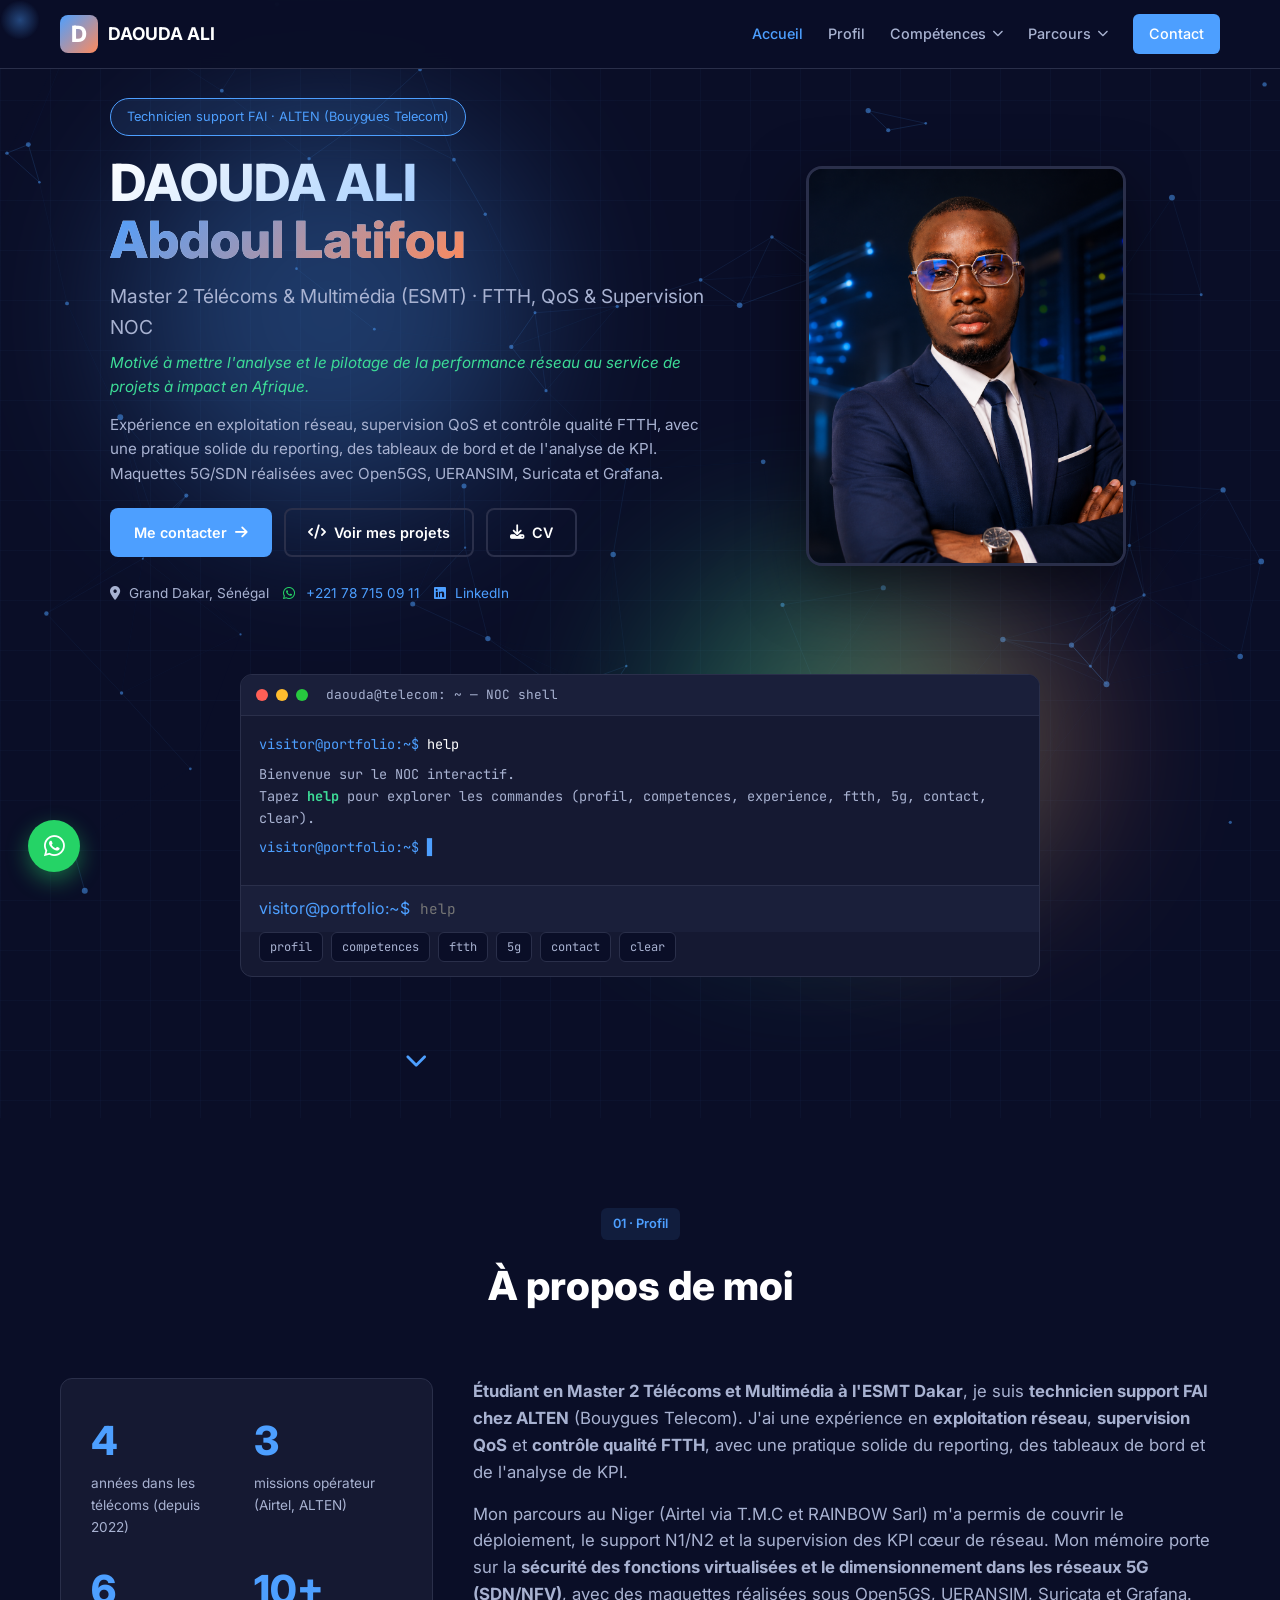
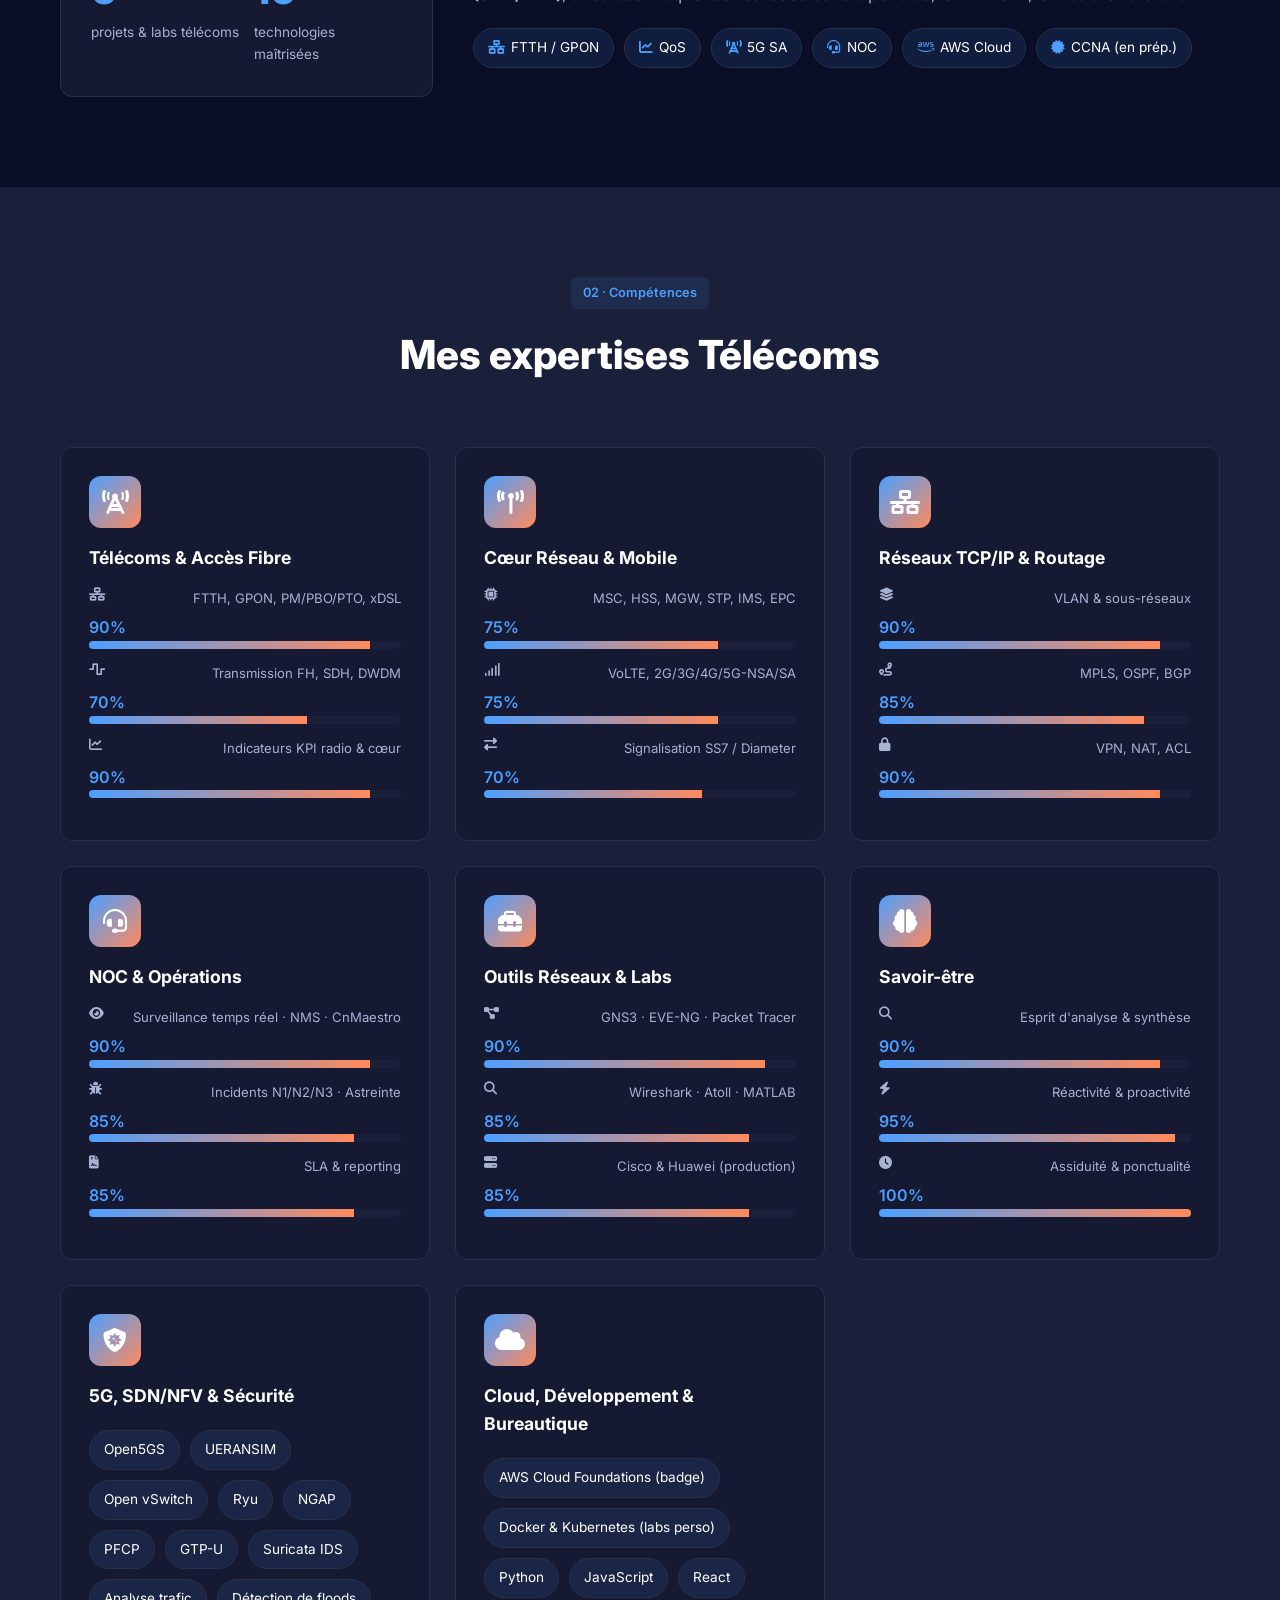
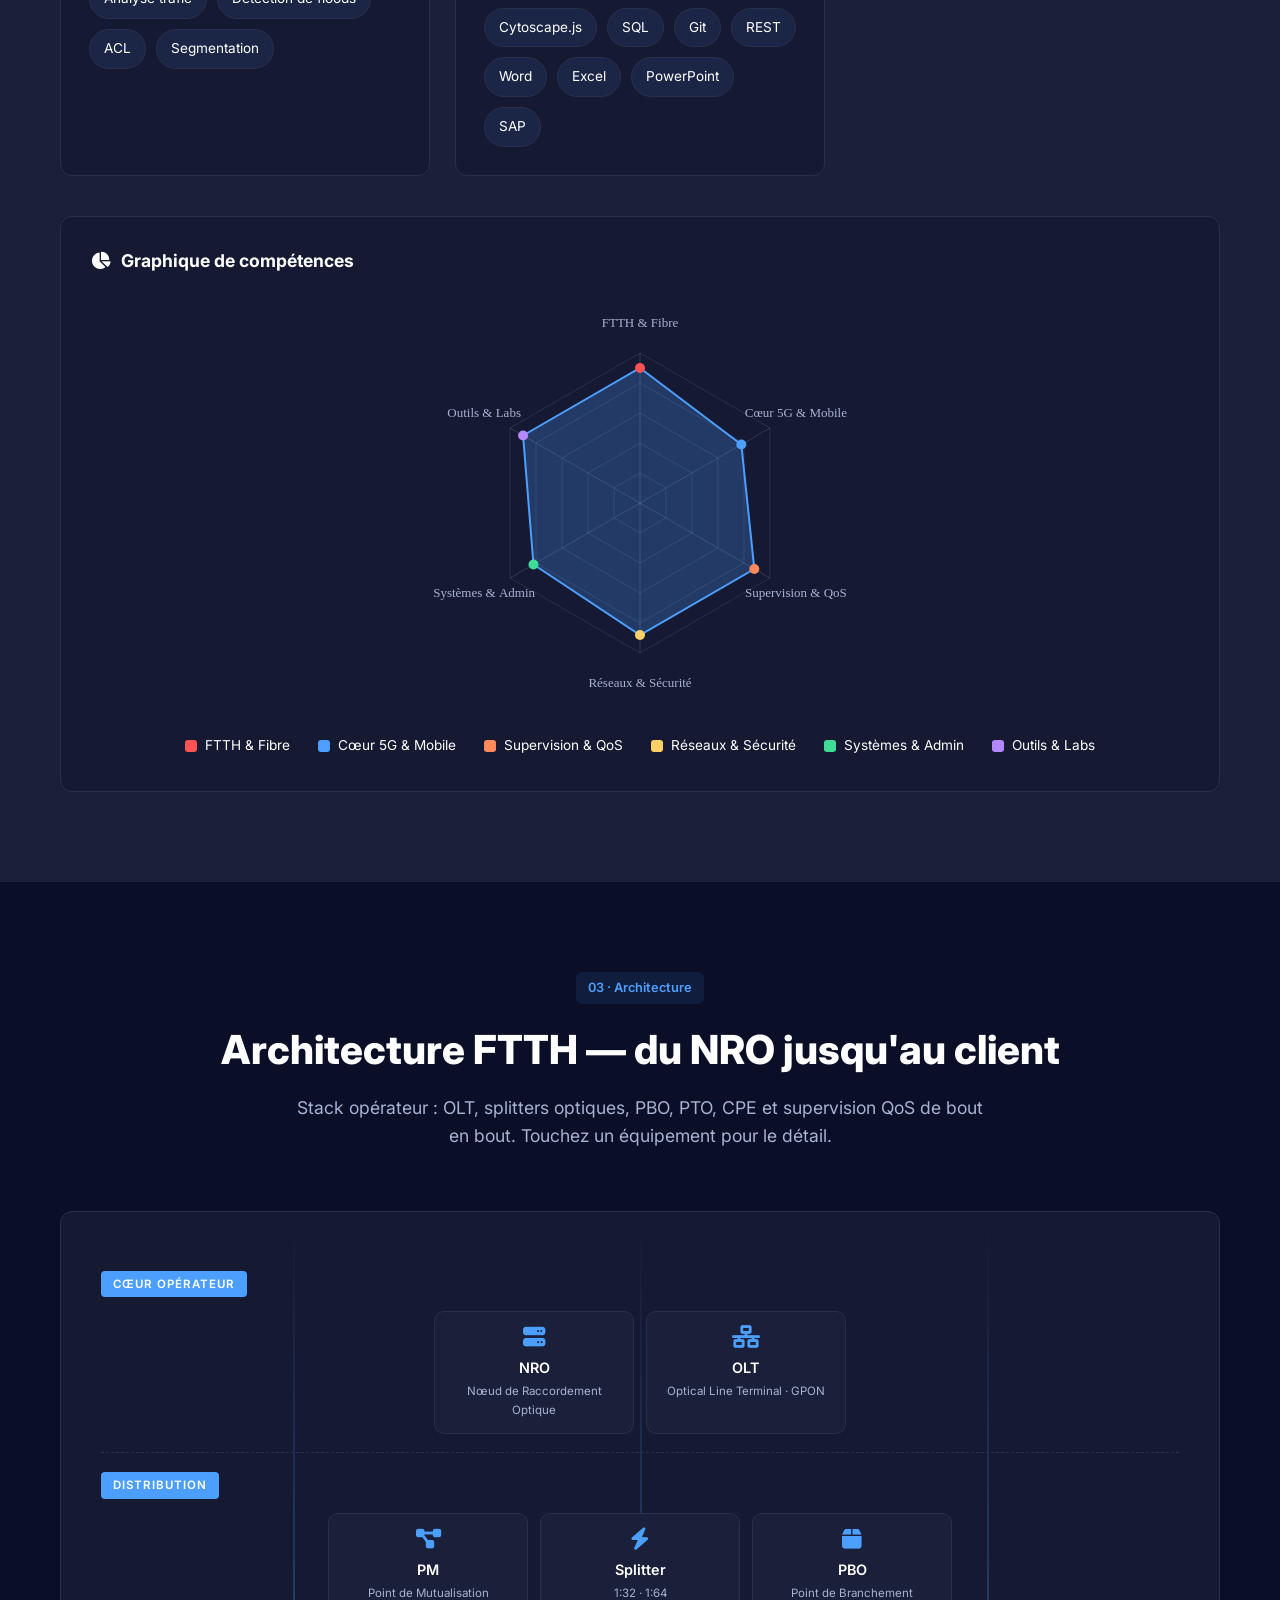
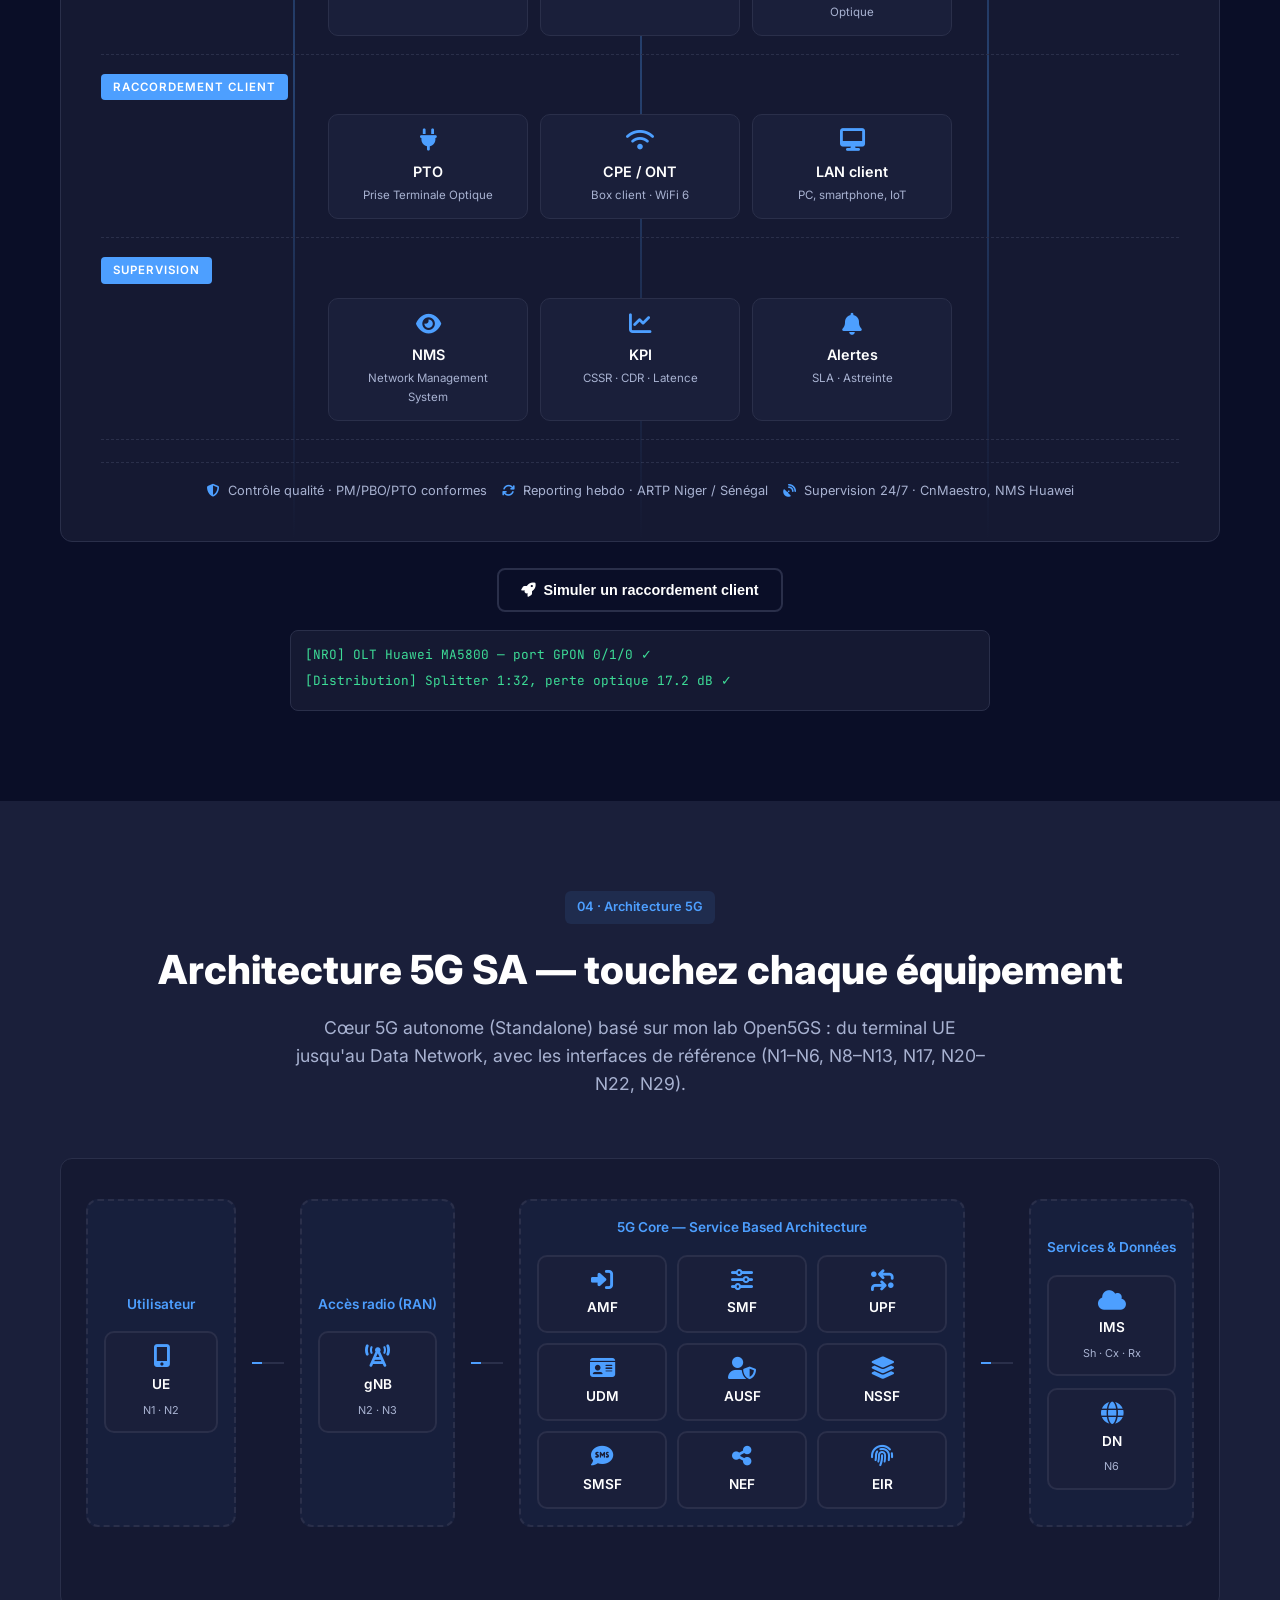
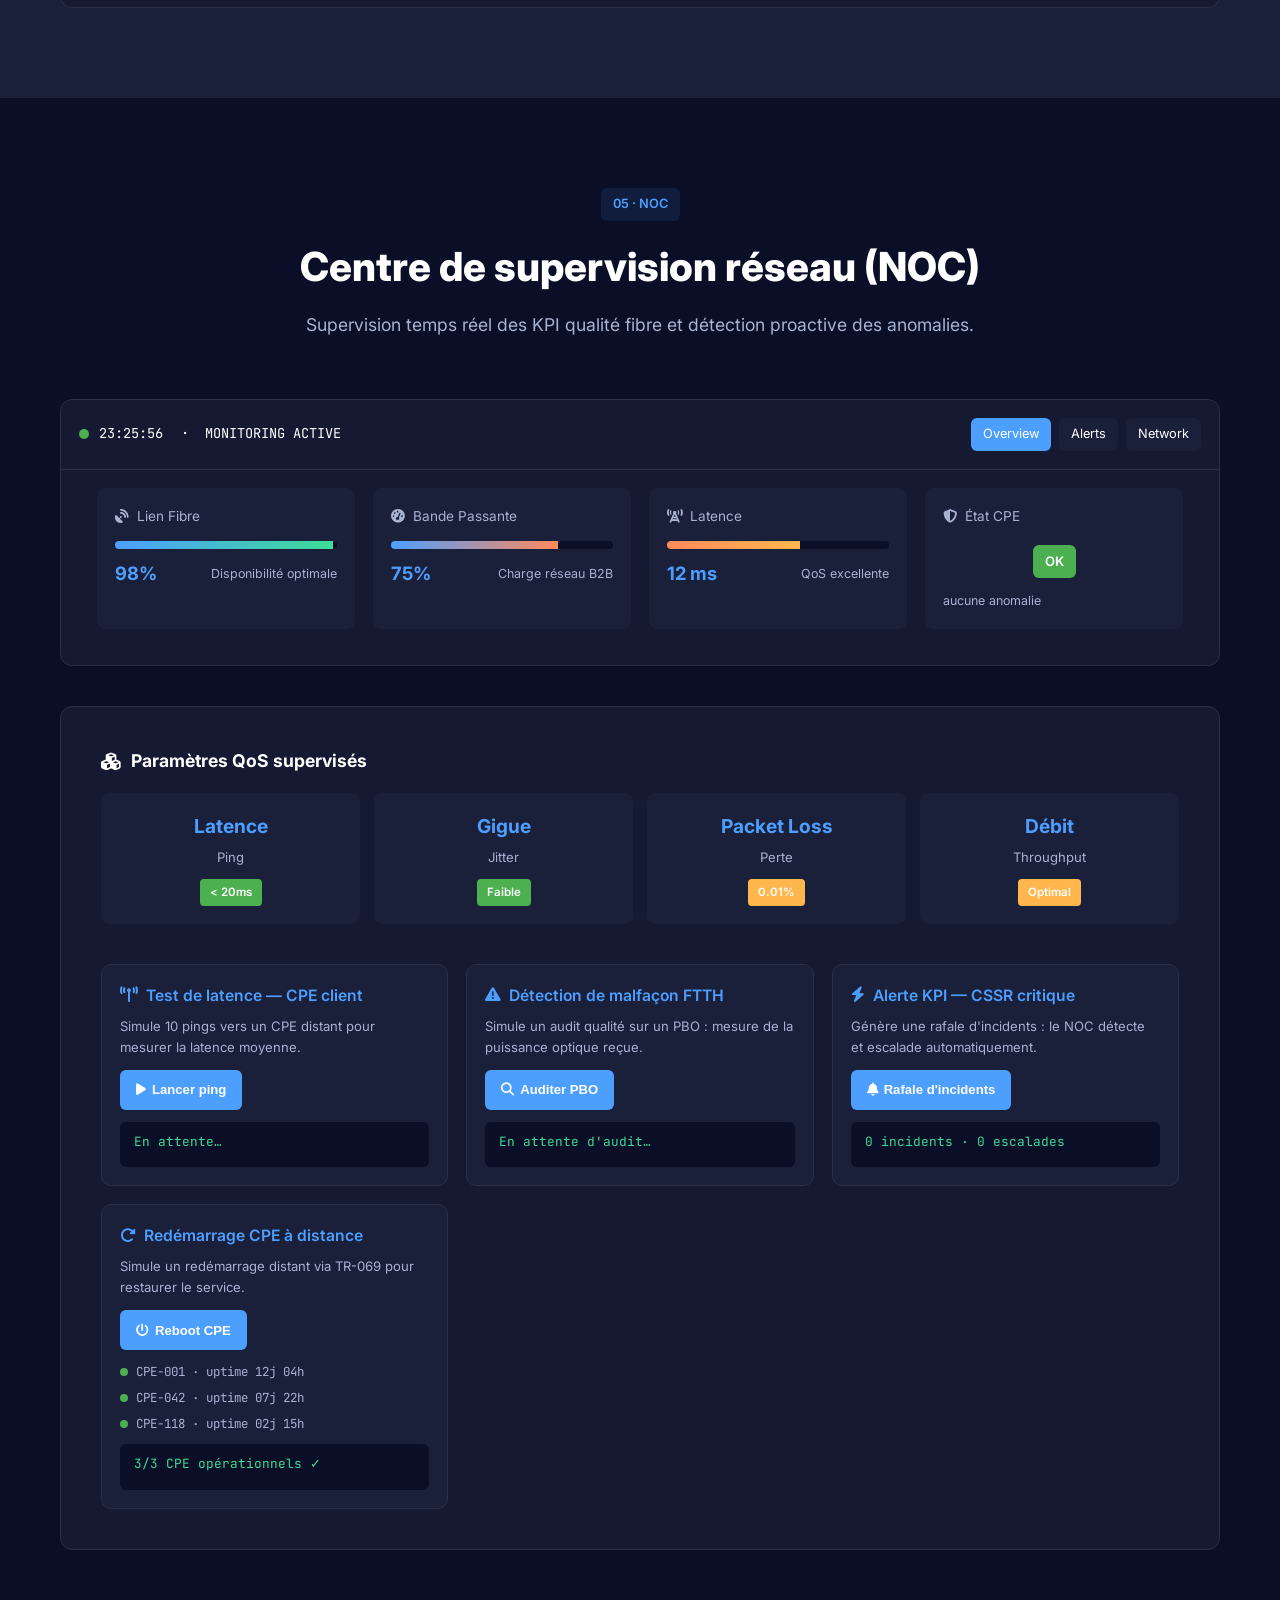
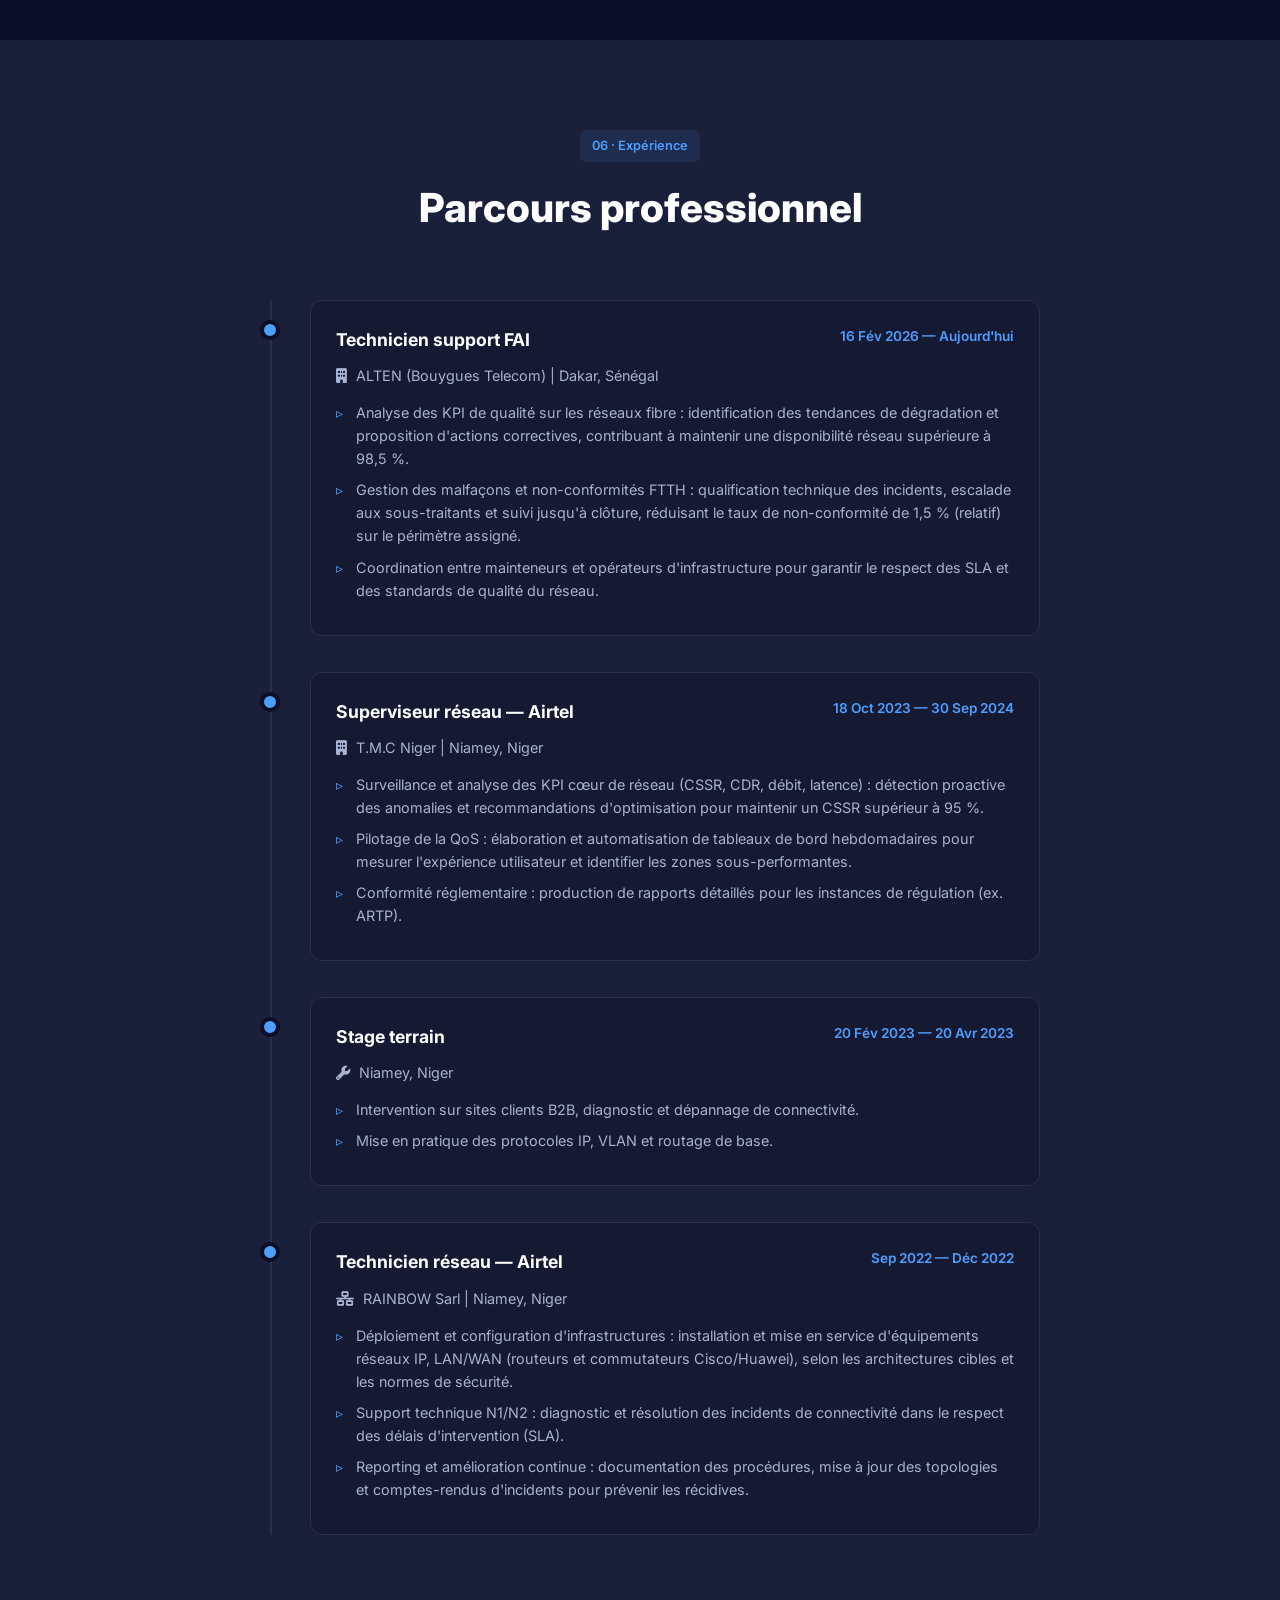
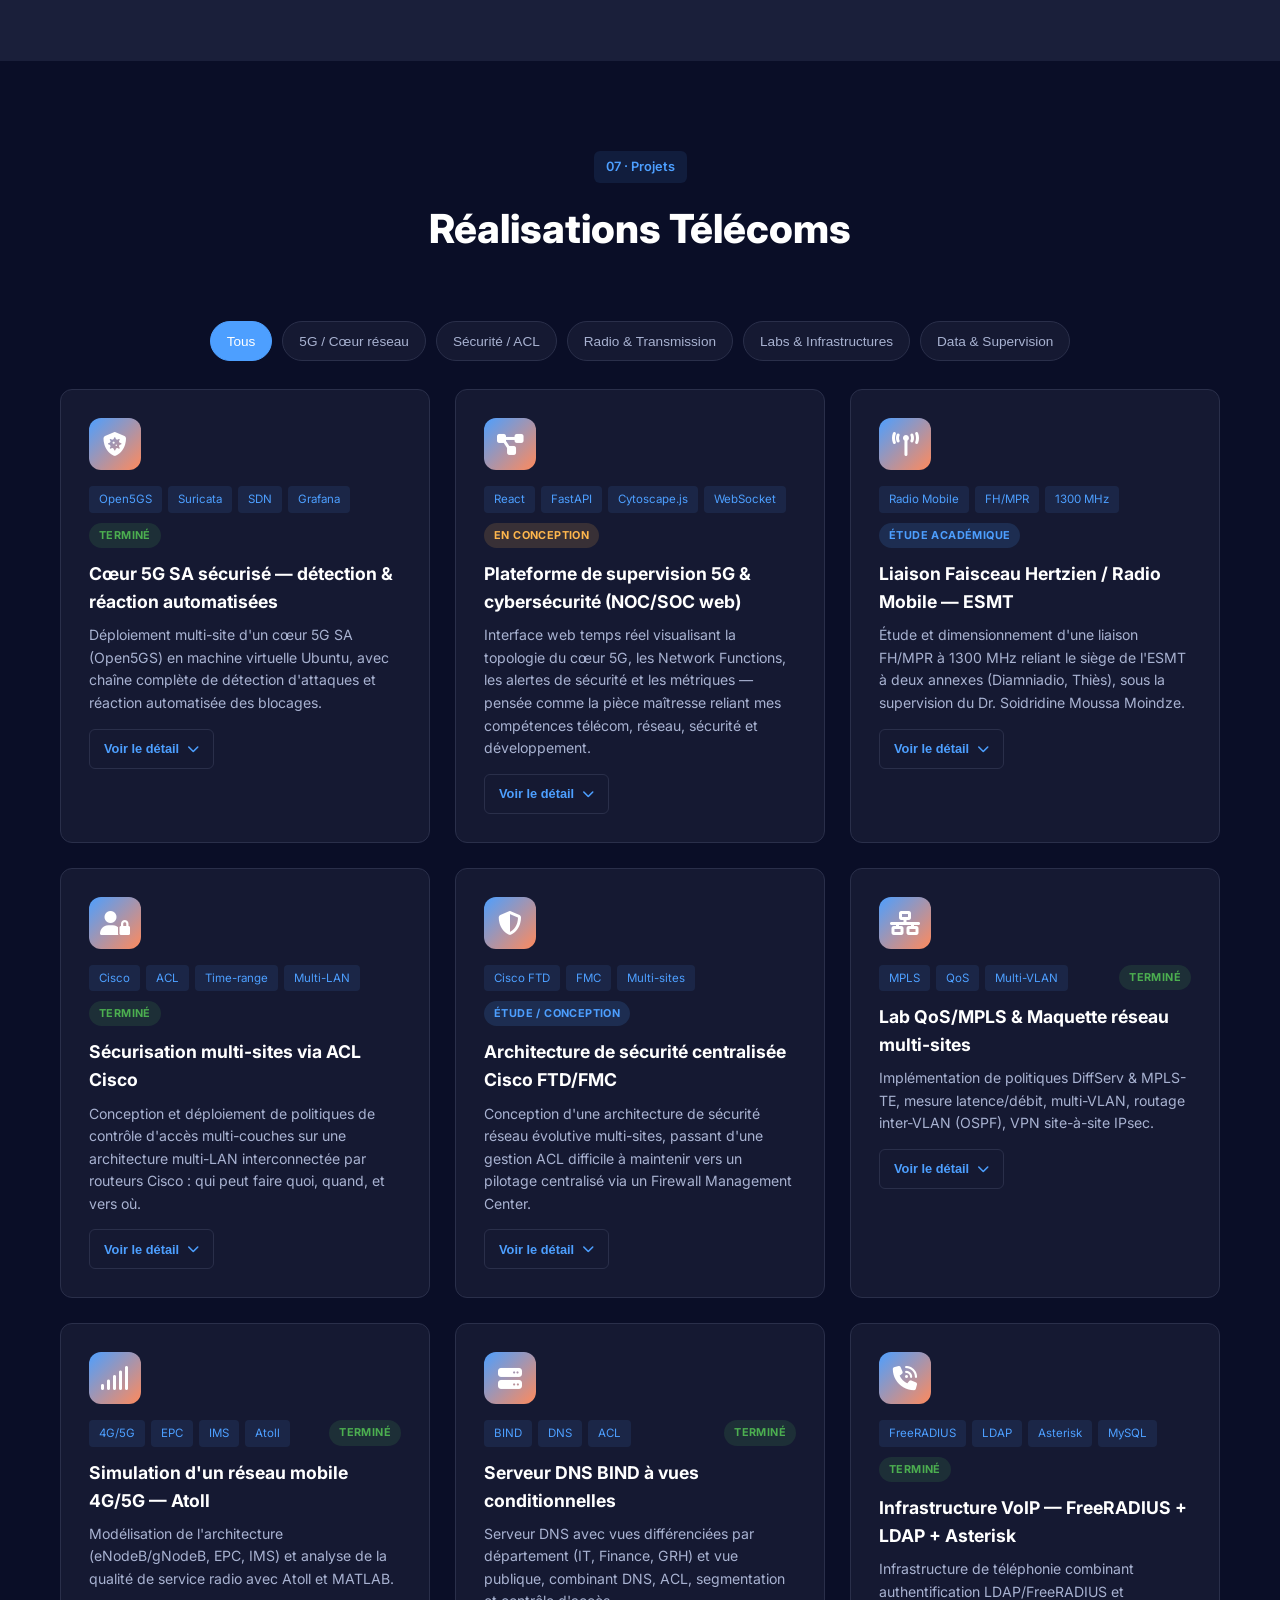
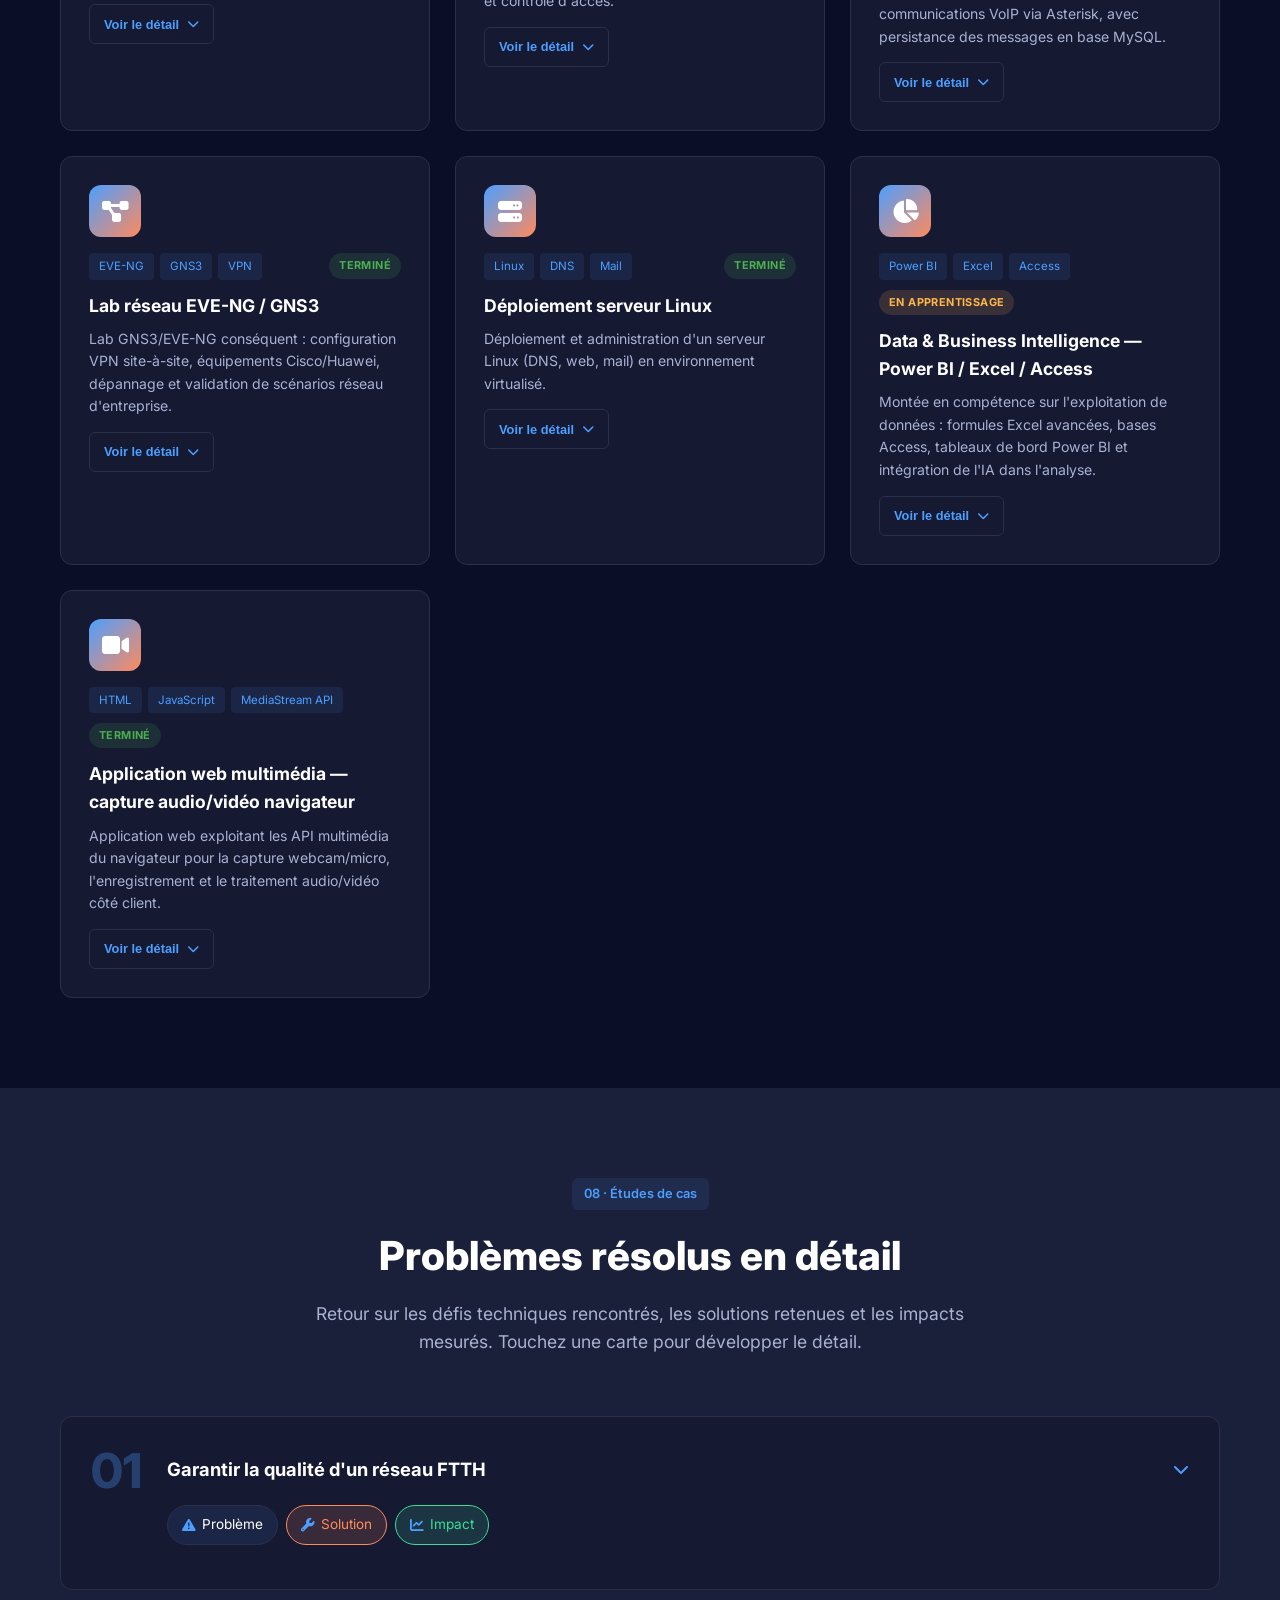
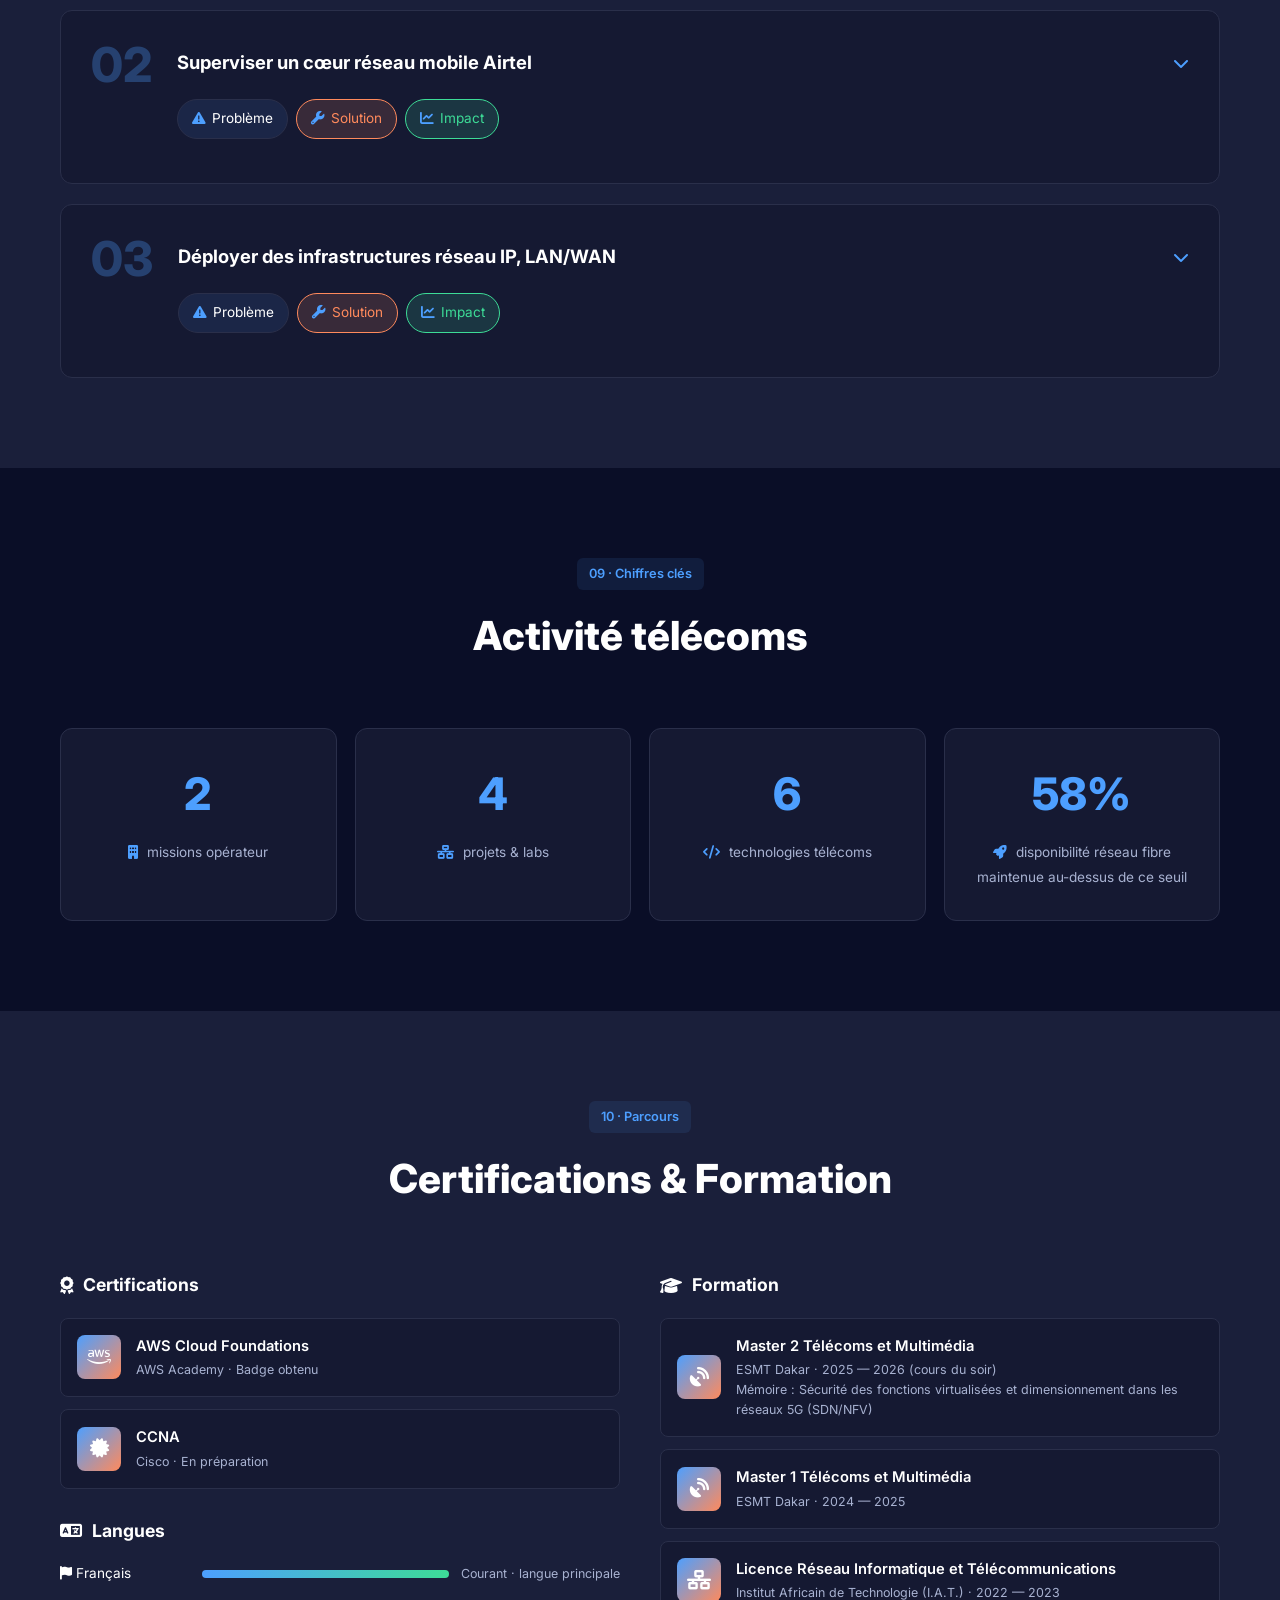
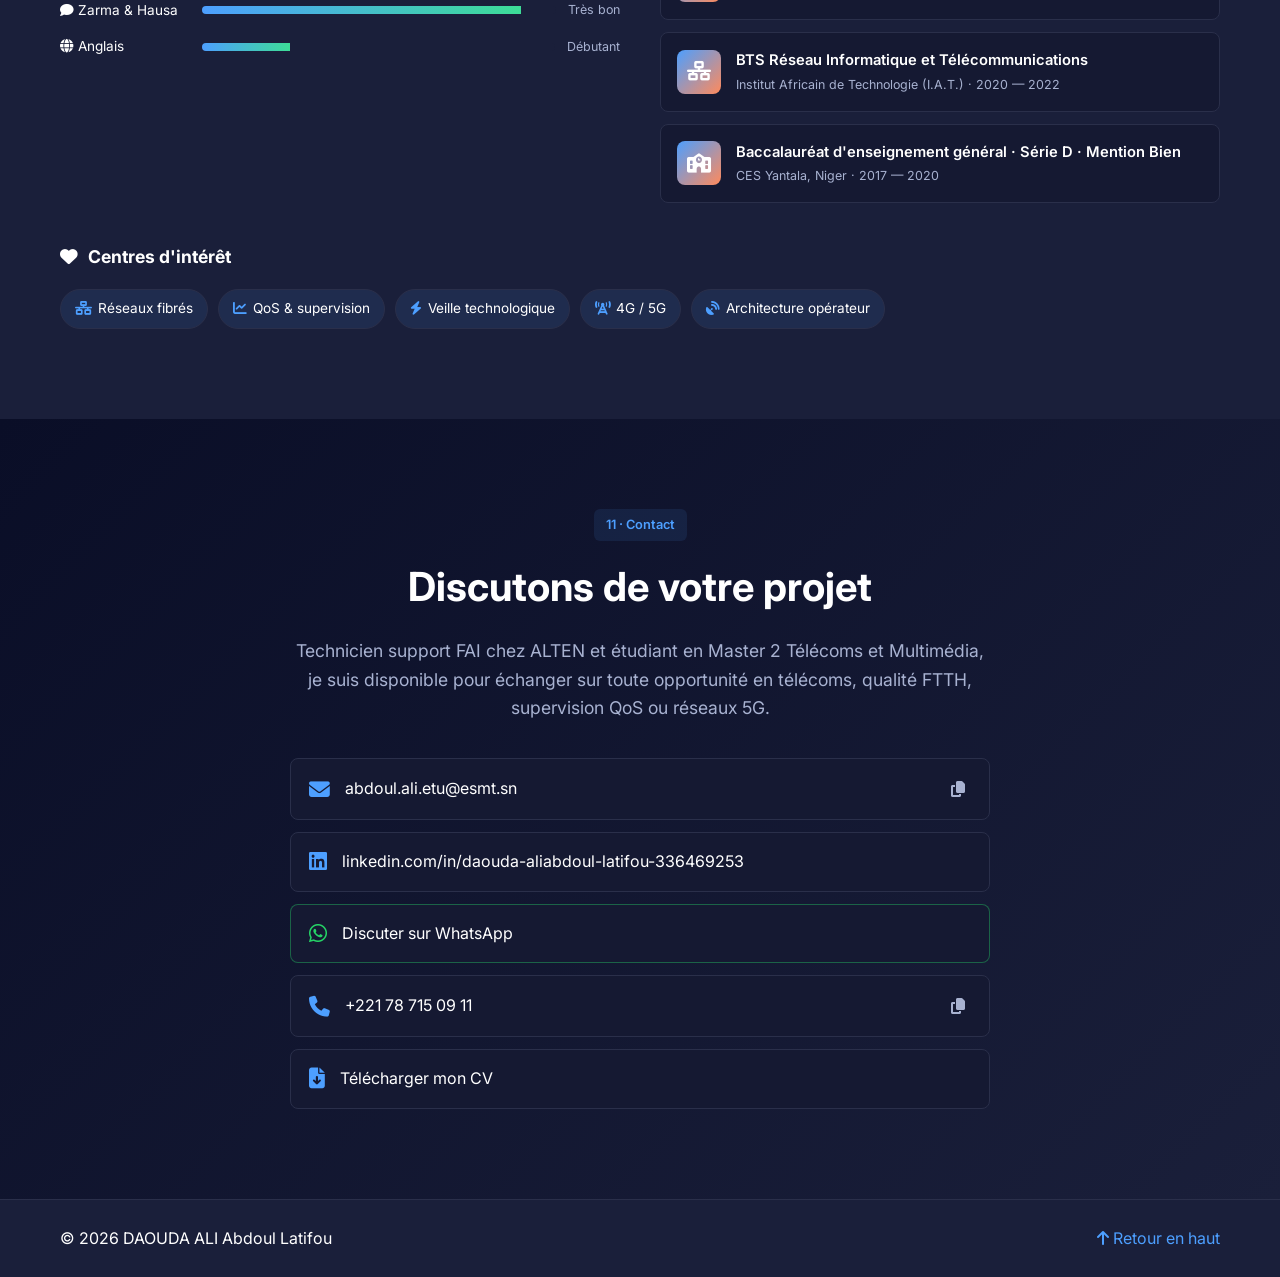
==== commit 489c1f36: "Update index.html" ====
--- a/index.html
+++ b/index.html
@@ -4,29 +4,29 @@
   <meta charset="UTF-8" />
   <meta name="viewport" content="width=device-width, initial-scale=1.0, viewport-fit=cover" />
   <meta name="theme-color" content="#020617" />
-  <title>DAOUDA ALI Abdoul Latifou — Ingénieur Télécoms FTTH | QoS & Réseaux Fibrés</title>
-  <meta name="description" content="DAOUDA ALI Abdoul Latifou, Ingénieur Support FAI chez ALTEN Sénégal. Spécialiste FTTH, GPON, QoS, supervision NOC, cœur 5G SA et réseaux fibrés B2B. Basé à Dakar." />
-  <meta name="keywords" content="Daouda Ali, Ingénieur Télécoms, FTTH, GPON, QoS, ALTEN, ESMT, Dakar, NOC, Fibre Optique, Airtel B2B, ACL, Cisco, 5G, Open5GS" />
+  <title>DAOUDA ALI Abdoul Latifou — Télécoms & Réseaux | FTTH, QoS, 5G, NOC</title>
+  <meta name="description" content="DAOUDA ALI Abdoul Latifou, technicien support FAI chez ALTEN (Bouygues Telecom) et étudiant en Master 2 Télécoms et Multimédia à l'ESMT. FTTH, QoS, supervision NOC, maquettes 5G/SDN. Basé à Dakar." />
+  <meta name="keywords" content="Daouda Ali, Télécoms, Réseaux, FTTH, GPON, QoS, ALTEN, ESMT, Dakar, NOC, Airtel, ACL, Cisco, 5G, Open5GS, Suricata, SDN" />
   <meta name="author" content="DAOUDA ALI Abdoul Latifou" />
   <meta name="robots" content="index, follow" />
   <link rel="canonical" href="https://aldah-tech.github.io/daouda-ali/" />
   <link rel="icon" type="image/svg+xml" href="assets/img/favicon.svg" />
 
   <meta property="og:type" content="website" />
-  <meta property="og:title" content="DAOUDA ALI Abdoul Latifou — Ingénieur Télécoms FTTH & QoS" />
-  <meta property="og:description" content="Ingénieur Support FAI chez ALTEN Sénégal. Spécialiste FTTH, GPON, QoS, cœur 5G SA et supervision NOC." />
+  <meta property="og:title" content="DAOUDA ALI Abdoul Latifou — Télécoms & Réseaux (FTTH, QoS, 5G)" />
+  <meta property="og:description" content="Technicien support FAI chez ALTEN, Master 2 Télécoms et Multimédia (ESMT). FTTH, QoS, supervision NOC, maquettes 5G/SDN." />
   <meta property="og:locale" content="fr_FR" />
   <meta property="og:site_name" content="DAOUDA ALI — Portfolio" />
   <meta name="twitter:card" content="summary_large_image" />
-  <meta name="twitter:title" content="DAOUDA ALI Abdoul Latifou — Ingénieur Télécoms FTTH & QoS" />
+  <meta name="twitter:title" content="DAOUDA ALI Abdoul Latifou — Télécoms & Réseaux (FTTH, QoS, 5G)" />
 
   <script type="application/ld+json">
     {
       "@context": "https://schema.org",
       "@type": "Person",
       "name": "DAOUDA ALI Abdoul Latifou",
-      "jobTitle": "Ingénieur Support FAI",
-      "description": "Ingénieur Télécoms spécialisé en FTTH, GPON, QoS, cœur 5G SA et supervision NOC.",
+      "jobTitle": "Technicien support FAI",
+      "description": "Étudiant en Master 2 Télécoms et Multimédia, spécialisé en FTTH, QoS, supervision NOC et maquettes 5G/SDN.",
       "email": "mailto:abdoul.ali.etu@esmt.sn",
       "telephone": "+221787150911",
       "address": { "@type": "PostalAddress", "addressLocality": "Dakar", "addressCountry": "SN" },
@@ -93,17 +93,17 @@
       </div>
       <div class="hero__inner container">
         <div class="hero__content">
-          <div class="hero__badge reveal">Ingénieur Support FAI · ALTEN Sénégal</div>
+          <div class="hero__badge reveal">Technicien support FAI · ALTEN (Bouygues Telecom)</div>
           <h1 class="hero__title reveal">
             DAOUDA ALI<br />
             <span class="hero__title-accent">Abdoul Latifou</span>
           </h1>
-          <p class="hero__role reveal">Ingénieur en Télécommunication · FTTH, QoS &amp; Supervision NOC</p>
-          <p class="hero__tagline reveal">Disponible pour des missions en ingénierie réseaux fibrés, déploiement FTTH et supervision qualité.</p>
+          <p class="hero__role reveal">Master 2 Télécoms &amp; Multimédia (ESMT) · FTTH, QoS &amp; Supervision NOC</p>
+          <p class="hero__tagline reveal">Motivé à mettre l'analyse et le pilotage de la performance réseau au service de projets à impact en Afrique.</p>
           <p class="hero__desc reveal">
-            Rigoureux, assidu et orienté résultats : analyse des KPI qualité fibre, gestion des
-            malfaçons et non-conformités réseau, coordination FTTH. Architecture réseau B2B,
-            cœur 5G SA et pilotage de la QoS sur infrastructure opérateur.
+            Expérience en exploitation réseau, supervision QoS et contrôle qualité FTTH, avec une
+            pratique solide du reporting, des tableaux de bord et de l'analyse de KPI. Maquettes
+            5G/SDN réalisées avec Open5GS, UERANSIM, Suricata et Grafana.
           </p>
           <div class="hero__actions reveal">
             <a href="#contact" class="btn btn--primary">Me contacter <i class="fa-solid fa-arrow-right"></i></a>
@@ -113,7 +113,7 @@
           <div class="hero__meta reveal">
             <button type="button" class="hero__meta-copy" data-copy="+221787150911"><i class="fa-solid fa-location-dot"></i> Grand Dakar, Sénégal</button>
             <a href="https://wa.me/221787150911" target="_blank" rel="noopener" class="hero__meta-whatsapp"><i class="fa-brands fa-whatsapp"></i> +221 78 715 09 11</a>
-            <a href="https://linkedin.com/in/daouda-ali-abdoul-latifou" target="_blank" rel="noopener">
+            <a href="https://www.linkedin.com/in/daouda-aliabdoul-latifou-336469253" target="_blank" rel="noopener">
               <i class="fa-brands fa-linkedin"></i> LinkedIn
             </a>
           </div>
@@ -157,23 +157,24 @@
         </div>
         <div class="profil">
           <div class="profil__card reveal">
-            <div class="profil__stat"><div class="profil__stat-num" data-count="3" data-suffix="+">0</div><div class="profil__stat-label">années d'expérience IT</div></div>
+            <div class="profil__stat"><div class="profil__stat-num" data-count="4" data-suffix="">0</div><div class="profil__stat-label">années dans les télécoms (depuis 2022)</div></div>
             <div class="profil__stat"><div class="profil__stat-num" data-count="3">0</div><div class="profil__stat-label">missions opérateur (Airtel, ALTEN)</div></div>
             <div class="profil__stat"><div class="profil__stat-num" data-count="6">0</div><div class="profil__stat-label">projets &amp; labs télécoms</div></div>
             <div class="profil__stat"><div class="profil__stat-num" data-count="10" data-suffix="+">0</div><div class="profil__stat-label">technologies maîtrisées</div></div>
           </div>
           <div class="profil__text reveal">
             <p>
-              <strong>Ingénieur support FAI chez ALTEN Sénégal</strong>, formé au <strong>Master Télécoms et
-              Multimédia</strong> de l'ESMT, je concilie une rigueur analytique et un intérêt soutenu
-              pour les <strong>réseaux fibrés FTTH</strong>, la <strong>Qualité de Service (QoS)</strong>
-              et les <strong>technologies d'accès fixe</strong>.
+              <strong>Étudiant en Master 2 Télécoms et Multimédia à l'ESMT Dakar</strong>, je suis
+              <strong>technicien support FAI chez ALTEN</strong> (Bouygues Telecom). J'ai une expérience en
+              <strong>exploitation réseau</strong>, <strong>supervision QoS</strong> et
+              <strong>contrôle qualité FTTH</strong>, avec une pratique solide du reporting, des
+              tableaux de bord et de l'analyse de KPI.
             </p>
             <p>
-              J'ai des compétences avérées en <strong>analyse des KPI qualité fibre</strong>,
-              <strong>gestion des malfaçons et non-conformités</strong>, <strong>coordination FTTH</strong>
-              et <strong>supervision NOC</strong>. Mon parcours au Niger (T.M.C Niger, RAINBOW Sarl — Airtel B2B)
-              m'a permis d'appréhender les enjeux de déploiement et de maintenance de bout en bout.
+              Mon parcours au Niger (Airtel via T.M.C et RAINBOW Sarl) m'a permis de couvrir le
+              déploiement, le support N1/N2 et la supervision des KPI cœur de réseau. Mon mémoire porte sur la
+              <strong>sécurité des fonctions virtualisées et le dimensionnement dans les réseaux 5G (SDN/NFV)</strong>,
+              avec des maquettes réalisées sous Open5GS, UERANSIM, Suricata et Grafana.
             </p>
             <div class="profil__chips">
               <span class="chip"><i class="fa-solid fa-network-wired"></i> FTTH / GPON</span>
@@ -248,6 +249,24 @@
               <div class="bar"><span class="bar__label"><i class="fa-solid fa-magnifying-glass"></i> Esprit d'analyse &amp; synthèse</span><span class="bar__pct">90%</span><div class="bar__track"><span class="bar__fill" data-width="90"></span></div></div>
               <div class="bar"><span class="bar__label"><i class="fa-solid fa-bolt"></i> Réactivité &amp; proactivité</span><span class="bar__pct">95%</span><div class="bar__track"><span class="bar__fill" data-width="95"></span></div></div>
               <div class="bar"><span class="bar__label"><i class="fa-solid fa-clock"></i> Assiduité &amp; ponctualité</span><span class="bar__pct">100%</span><div class="bar__track"><span class="bar__fill" data-width="100"></span></div></div>
+            </div>
+          </article>
+          <article class="skill reveal">
+            <div class="skill__icon"><i class="fa-solid fa-shield-virus"></i></div>
+            <h3 class="skill__title">5G, SDN/NFV &amp; Sécurité</h3>
+            <div class="profil__chips">
+              <span class="chip">Open5GS</span><span class="chip">UERANSIM</span><span class="chip">Open vSwitch</span><span class="chip">Ryu</span>
+              <span class="chip">NGAP</span><span class="chip">PFCP</span><span class="chip">GTP-U</span>
+              <span class="chip">Suricata IDS</span><span class="chip">Analyse trafic</span><span class="chip">Détection de floods</span><span class="chip">ACL</span><span class="chip">Segmentation</span>
+            </div>
+          </article>
+          <article class="skill reveal">
+            <div class="skill__icon"><i class="fa-solid fa-cloud"></i></div>
+            <h3 class="skill__title">Cloud, Développement &amp; Bureautique</h3>
+            <div class="profil__chips">
+              <span class="chip">AWS Cloud Foundations (badge)</span><span class="chip">Docker &amp; Kubernetes (labs perso)</span>
+              <span class="chip">Python</span><span class="chip">JavaScript</span><span class="chip">React</span><span class="chip">Cytoscape.js</span><span class="chip">SQL</span><span class="chip">Git</span><span class="chip">REST</span>
+              <span class="chip">Word</span><span class="chip">Excel</span><span class="chip">PowerPoint</span><span class="chip">SAP</span>
             </div>
           </article>
         </div>
@@ -516,14 +535,14 @@
             <div class="timeline__dot"></div>
             <div class="timeline__card">
               <div class="timeline__head">
-                <h3 class="timeline__title">Ingénieur support FAI</h3>
+                <h3 class="timeline__title">Technicien support FAI</h3>
                 <span class="timeline__date">16 Fév 2026 — Aujourd'hui</span>
               </div>
-              <p class="timeline__org"><i class="fa-solid fa-building"></i> ALTEN | Dakar, Sénégal</p>
+              <p class="timeline__org"><i class="fa-solid fa-building"></i> ALTEN (Bouygues Telecom) | Dakar, Sénégal</p>
               <ul class="timeline__list">
-                <li>Analyse des KPI qualité fibre.</li>
-                <li>Gestion des malfaçons et non-conformités sur réseau fibre.</li>
-                <li>Coordination entre intervenants et opérateurs pour garantir la conformité FTTH.</li>
+                <li>Analyse des KPI de qualité sur les réseaux fibre : identification des tendances de dégradation et proposition d'actions correctives, contribuant à maintenir une disponibilité réseau supérieure à 98,5 %.</li>
+                <li>Gestion des malfaçons et non-conformités FTTH : qualification technique des incidents, escalade aux sous-traitants et suivi jusqu'à clôture, réduisant le taux de non-conformité de 1,5 % (relatif) sur le périmètre assigné.</li>
+                <li>Coordination entre mainteneurs et opérateurs d'infrastructure pour garantir le respect des SLA et des standards de qualité du réseau.</li>
               </ul>
             </div>
           </article>
@@ -531,14 +550,14 @@
             <div class="timeline__dot"></div>
             <div class="timeline__card">
               <div class="timeline__head">
-                <h3 class="timeline__title">Supervision réseau Airtel Entreprise B2B</h3>
+                <h3 class="timeline__title">Superviseur réseau — Airtel</h3>
                 <span class="timeline__date">18 Oct 2023 — 30 Sep 2024</span>
               </div>
-              <p class="timeline__org"><i class="fa-solid fa-building"></i> T.M.C Niger | Niamey, Niger (Stage)</p>
+              <p class="timeline__org"><i class="fa-solid fa-building"></i> T.M.C Niger | Niamey, Niger</p>
               <ul class="timeline__list">
-                <li>Surveillance en temps réel des performances réseau et détection proactive des anomalies.</li>
-                <li>Gestion des incidents réseau, résolution rapide des pannes, coordination équipes techniques.</li>
-                <li>Analyse des performances et production de rapports réguliers pour optimiser les infrastructures.</li>
+                <li>Surveillance et analyse des KPI cœur de réseau (CSSR, CDR, débit, latence) : détection proactive des anomalies et recommandations d'optimisation pour maintenir un CSSR supérieur à 95 %.</li>
+                <li>Pilotage de la QoS : élaboration et automatisation de tableaux de bord hebdomadaires pour mesurer l'expérience utilisateur et identifier les zones sous-performantes.</li>
+                <li>Conformité réglementaire : production de rapports détaillés pour les instances de régulation (ex. ARTP).</li>
               </ul>
             </div>
           </article>
@@ -560,14 +579,14 @@
             <div class="timeline__dot"></div>
             <div class="timeline__card">
               <div class="timeline__head">
-                <h3 class="timeline__title">Technicien réseau Airtel Entreprise B2B</h3>
-                <span class="timeline__date">20 Sep 2022 — 31 Déc 2022</span>
-              </div>
-              <p class="timeline__org"><i class="fa-solid fa-network-wired"></i> RAINBOW Sarl | Niamey, Niger (Stage)</p>
+                <h3 class="timeline__title">Technicien réseau — Airtel</h3>
+                <span class="timeline__date">Sep 2022 — Déc 2022</span>
+              </div>
+              <p class="timeline__org"><i class="fa-solid fa-network-wired"></i> RAINBOW Sarl | Niamey, Niger</p>
               <ul class="timeline__list">
-                <li>Installation et configuration de réseaux (internet, VPN, lignes dédiées) pour clients B2B.</li>
-                <li>Assistance technique et résolution d'incidents liés à la connectivité.</li>
-                <li>Monitoring des performances réseau et reporting d'exploitation.</li>
+                <li>Déploiement et configuration d'infrastructures : installation et mise en service d'équipements réseaux IP, LAN/WAN (routeurs et commutateurs Cisco/Huawei), selon les architectures cibles et les normes de sécurité.</li>
+                <li>Support technique N1/N2 : diagnostic et résolution des incidents de connectivité dans le respect des délais d'intervention (SLA).</li>
+                <li>Reporting et amélioration continue : documentation des procédures, mise à jour des topologies et comptes-rendus d'incidents pour prévenir les récidives.</li>
               </ul>
             </div>
           </article>
@@ -946,18 +965,18 @@
             <div class="case__num">01</div>
             <div class="case__body">
               <button type="button" class="case__toggle">
-                <h3 class="case__title">Garantir la qualité d'un réseau FTTH B2B</h3>
+                <h3 class="case__title">Garantir la qualité d'un réseau FTTH</h3>
                 <i class="fa-solid fa-chevron-down case__chev"></i>
               </button>
               <div class="case__meta"><span class="chip"><i class="fa-solid fa-triangle-exclamation"></i> Problème</span><span class="chip chip--alt"><i class="fa-solid fa-wrench"></i> Solution</span><span class="chip chip--ok"><i class="fa-solid fa-chart-line"></i> Impact</span></div>
               <div class="case__content">
-                <div class="case__problem"><h4>Le problème</h4><p>Des malfaçons récurrentes sur les PBO et PTO entraînaient des pertes optiques supérieures aux seuils, dégradant le service client B2B.</p></div>
+                <div class="case__problem"><h4>Le problème</h4><p>Des malfaçons et non-conformités sur les réseaux FTTH risquaient de dégrader la qualité de service et la disponibilité du réseau fibre.</p></div>
                 <div class="case__solution"><h4>La solution</h4><ul>
-                  <li><i class="fa-solid fa-check"></i> Audit qualité systématique à chaque raccordement (puissance optique, OTDR).</li>
-                  <li><i class="fa-solid fa-check"></i> Coordination avec sous-traitants pour reprise des non-conformités sous 48h.</li>
-                  <li><i class="fa-solid fa-check"></i> Reporting KPI hebdomadaire transmis à l'opérateur.</li>
+                  <li><i class="fa-solid fa-check"></i> Analyse des KPI de qualité fibre pour repérer les tendances de dégradation.</li>
+                  <li><i class="fa-solid fa-check"></i> Qualification technique des incidents, escalade aux sous-traitants et suivi jusqu'à clôture.</li>
+                  <li><i class="fa-solid fa-check"></i> Coordination entre mainteneurs et opérateurs d'infrastructure pour le respect des SLA.</li>
                 </ul></div>
-                <div class="case__impact"><h4>L'impact mesuré</h4><p><i class="fa-solid fa-arrow-trend-down"></i> Réduction de ~60% des incidents clients, conformité FTTH passée de 78% à 96%.</p></div>
+                <div class="case__impact"><h4>L'impact mesuré</h4><p><i class="fa-solid fa-arrow-trend-down"></i> Disponibilité réseau maintenue au-dessus de 98,5 % ; taux de non-conformité réduit de 1,5 % (relatif) sur le périmètre assigné.</p></div>
               </div>
             </div>
           </article>
@@ -972,11 +991,11 @@
               <div class="case__content">
                 <div class="case__problem"><h4>Le problème</h4><p>Manque de visibilité sur les KPI cœur réseau (CSSR, CDR, latence) et retards dans la détection des incidents.</p></div>
                 <div class="case__solution"><h4>La solution</h4><ul>
-                  <li><i class="fa-solid fa-check"></i> Supervision temps réel via NMS et CnMaestro.</li>
-                  <li><i class="fa-solid fa-check"></i> Rapports KPI hebdomadaires pour pilotage QoS.</li>
-                  <li><i class="fa-solid fa-check"></i> Coordination équipes techniques pour minimiser les interruptions.</li>
+                  <li><i class="fa-solid fa-check"></i> Surveillance des KPI cœur de réseau (CSSR, CDR, débit, latence).</li>
+                  <li><i class="fa-solid fa-check"></i> Tableaux de bord hebdomadaires élaborés et automatisés pour le pilotage de la QoS.</li>
+                  <li><i class="fa-solid fa-check"></i> Rapports détaillés pour les instances de régulation (ex. ARTP).</li>
                 </ul></div>
-                <div class="case__impact"><h4>L'impact mesuré</h4><p><i class="fa-solid fa-circle-check"></i> Détection proactive d'anomalies, temps moyen de résolution réduit de 45%.</p></div>
+                <div class="case__impact"><h4>L'impact mesuré</h4><p><i class="fa-solid fa-circle-check"></i> Détection proactive des anomalies, avec un CSSR maintenu au-dessus de 95 %.</p></div>
               </div>
             </div>
           </article>
@@ -984,18 +1003,18 @@
             <div class="case__num">03</div>
             <div class="case__body">
               <button type="button" class="case__toggle">
-                <h3 class="case__title">Déployer un réseau B2B de bout en bout</h3>
+                <h3 class="case__title">Déployer des infrastructures réseau IP, LAN/WAN</h3>
                 <i class="fa-solid fa-chevron-down case__chev"></i>
               </button>
               <div class="case__meta"><span class="chip"><i class="fa-solid fa-triangle-exclamation"></i> Problème</span><span class="chip chip--alt"><i class="fa-solid fa-wrench"></i> Solution</span><span class="chip chip--ok"><i class="fa-solid fa-chart-line"></i> Impact</span></div>
               <div class="case__content">
-                <div class="case__problem"><h4>Le problème</h4><p>Clients B2B nécessitant des lignes dédiées (internet, VPN, MPLS) avec SLA strict et supervision continue.</p></div>
+                <div class="case__problem"><h4>Le problème</h4><p>Mise en service d'infrastructures réseau IP, LAN/WAN pour des clients Airtel, avec des délais d'intervention (SLA) à respecter.</p></div>
                 <div class="case__solution"><h4>La solution</h4><ul>
-                  <li><i class="fa-solid fa-check"></i> Installation et configuration CPE Cisco/Huawei chez le client.</li>
-                  <li><i class="fa-solid fa-check"></i> Mise en place de tunnels VPN IPsec site-à-site.</li>
-                  <li><i class="fa-solid fa-check"></i> Support N1/N2 et reporting d'exploitation.</li>
+                  <li><i class="fa-solid fa-check"></i> Installation et configuration de routeurs et commutateurs Cisco/Huawei selon les architectures cibles.</li>
+                  <li><i class="fa-solid fa-check"></i> Support technique N1/N2 : diagnostic et résolution des incidents de connectivité.</li>
+                  <li><i class="fa-solid fa-check"></i> Documentation des procédures et mise à jour des topologies.</li>
                 </ul></div>
-                <div class="case__impact"><h4>L'impact mesuré</h4><p><i class="fa-solid fa-circle-check"></i> SLA 99.9% respecté, satisfaction client B2B &gt; 95%.</p></div>
+                <div class="case__impact"><h4>L'impact mesuré</h4><p><i class="fa-solid fa-circle-check"></i> Infrastructures livrées dans le respect des normes de sécurité et des délais d'intervention, avec comptes-rendus d'incidents pour prévenir les récidives.</p></div>
               </div>
             </div>
           </article>
@@ -1014,7 +1033,7 @@
           <div class="ghstat reveal"><span class="ghstat__val" data-count="3">0</span><span class="ghstat__label"><i class="fa-solid fa-building"></i> missions opérateur</span></div>
           <div class="ghstat reveal"><span class="ghstat__val" data-count="6">0</span><span class="ghstat__label"><i class="fa-solid fa-network-wired"></i> projets &amp; labs</span></div>
           <div class="ghstat reveal"><span class="ghstat__val" data-count="10">0</span><span class="ghstat__label"><i class="fa-solid fa-code"></i> technologies télécoms</span></div>
-          <div class="ghstat reveal"><span class="ghstat__val" data-count="99" data-suffix="%">0%</span><span class="ghstat__label"><i class="fa-solid fa-rocket"></i> SLA respecté</span></div>
+          <div class="ghstat reveal"><span class="ghstat__val" data-count="98.5" data-suffix="%">0%</span><span class="ghstat__label"><i class="fa-solid fa-rocket"></i> disponibilité réseau fibre maintenue au-dessus de ce seuil</span></div>
         </div>
       </div>
     </section>
@@ -1035,18 +1054,19 @@
             </div>
             <h3 class="sub-title sub-title--mt"><i class="fa-solid fa-language"></i> Langues</h3>
             <div class="langs">
-              <div class="lang"><span><i class="fa-solid fa-flag"></i> Français</span><div class="lang__bar"><span class="lang__fill" data-width="100"></span></div><span class="lang__level">Excellent</span></div>
+              <div class="lang"><span><i class="fa-solid fa-flag"></i> Français</span><div class="lang__bar"><span class="lang__fill" data-width="100"></span></div><span class="lang__level">Courant · langue principale</span></div>
               <div class="lang"><span><i class="fa-solid fa-comment"></i> Zarma &amp; Hausa</span><div class="lang__bar"><span class="lang__fill" data-width="90"></span></div><span class="lang__level">Très bon</span></div>
-              <div class="lang"><span><i class="fa-solid fa-globe"></i> Anglais</span><div class="lang__bar"><span class="lang__fill" data-width="60"></span></div><span class="lang__level">Passable</span></div>
+              <div class="lang"><span><i class="fa-solid fa-globe"></i> Anglais</span><div class="lang__bar"><span class="lang__fill" data-width="25"></span></div><span class="lang__level">Débutant</span></div>
             </div>
           </div>
           <div class="reveal">
             <h3 class="sub-title"><i class="fa-solid fa-graduation-cap"></i> Formation</h3>
             <div class="certs">
-              <div class="cert"><span class="cert__badge"><i class="fa-solid fa-satellite-dish"></i></span><div><p class="cert__name">Master 2 Télécoms et Multimédia</p><p class="cert__org">ESMT Dakar · 2025 — 2026 (cours du soir)</p></div></div>
+              <div class="cert"><span class="cert__badge"><i class="fa-solid fa-satellite-dish"></i></span><div><p class="cert__name">Master 2 Télécoms et Multimédia</p><p class="cert__org">ESMT Dakar · 2025 — 2026 (cours du soir)<br>Mémoire : Sécurité des fonctions virtualisées et dimensionnement dans les réseaux 5G (SDN/NFV)</p></div></div>
               <div class="cert"><span class="cert__badge"><i class="fa-solid fa-satellite-dish"></i></span><div><p class="cert__name">Master 1 Télécoms et Multimédia</p><p class="cert__org">ESMT Dakar · 2024 — 2025</p></div></div>
-              <div class="cert"><span class="cert__badge"><i class="fa-solid fa-network-wired"></i></span><div><p class="cert__name">Licence Réseau Informatique et Télécoms</p><p class="cert__org">I.A.T Niger · 2023</p></div></div>
-              <div class="cert"><span class="cert__badge"><i class="fa-solid fa-school"></i></span><div><p class="cert__name">Baccalauréat Série D · Mention Bien</p><p class="cert__org">Niger · 2020</p></div></div>
+              <div class="cert"><span class="cert__badge"><i class="fa-solid fa-network-wired"></i></span><div><p class="cert__name">Licence Réseau Informatique et Télécommunications</p><p class="cert__org">Institut Africain de Technologie (I.A.T.) · 2022 — 2023</p></div></div>
+              <div class="cert"><span class="cert__badge"><i class="fa-solid fa-network-wired"></i></span><div><p class="cert__name">BTS Réseau Informatique et Télécommunications</p><p class="cert__org">Institut Africain de Technologie (I.A.T.) · 2020 — 2022</p></div></div>
+              <div class="cert"><span class="cert__badge"><i class="fa-solid fa-school"></i></span><div><p class="cert__name">Baccalauréat d'enseignement général · Série D · Mention Bien</p><p class="cert__org">CES Yantala, Niger · 2017 — 2020</p></div></div>
             </div>
           </div>
         </div>
@@ -1070,12 +1090,12 @@
           <span class="section__tag">11 · Contact</span>
           <h2 class="contact__title">Discutons de votre projet</h2>
           <p class="contact__desc">
-            Ingénieur support FAI chez ALTEN, disponible pour échanger sur toute opportunité en
-            ingénierie télécoms, maintenance réseau FTTH ou supervision QoS.
+            Technicien support FAI chez ALTEN et étudiant en Master 2 Télécoms et Multimédia, je suis
+            disponible pour échanger sur toute opportunité en télécoms, qualité FTTH, supervision QoS ou réseaux 5G.
           </p>
           <div class="contact__links">
             <a href="mailto:abdoul.ali.etu@esmt.sn" class="contact__link"><i class="fa-solid fa-envelope"></i><span>abdoul.ali.etu@esmt.sn</span><i class="fa-solid fa-copy contact__copy" data-copy="abdoul.ali.etu@esmt.sn"></i></a>
-            <a href="https://linkedin.com/in/daouda-ali-abdoul-latifou" target="_blank" rel="noopener" class="contact__link"><i class="fa-brands fa-linkedin"></i><span>linkedin.com/in/daouda-ali-abdoul-latifou</span></a>
+            <a href="https://www.linkedin.com/in/daouda-aliabdoul-latifou-336469253" target="_blank" rel="noopener" class="contact__link"><i class="fa-brands fa-linkedin"></i><span>linkedin.com/in/daouda-aliabdoul-latifou-336469253</span></a>
             <a href="https://wa.me/221787150911?text=Bonjour%20Abdoul%2C%20je%20vous%20contacte%20depuis%20votre%20portfolio." target="_blank" rel="noopener" class="contact__link contact__link--whatsapp"><i class="fa-brands fa-whatsapp"></i><span>Discuter sur WhatsApp</span></a>
             <a href="tel:+221787150911" class="contact__link"><i class="fa-solid fa-phone"></i><span>+221 78 715 09 11</span><i class="fa-solid fa-copy contact__copy" data-copy="+221787150911"></i></a>
             <a href="assets/CV_Daouda_Ali.pdf" download="CV-Daouda-Ali.pdf" class="contact__link"><i class="fa-solid fa-file-arrow-down"></i><span>Télécharger mon CV</span></a>
--- a/assets/css/style.css
+++ b/assets/css/style.css
@@ -268,10 +268,21 @@
 .project:hover { transform: translateY(-5px); box-shadow: 0 10px 30px rgba(77,159,255,0.2); }
 .project.is-hidden { display: none; }
 .project__icon { width: 52px; height: 52px; background: linear-gradient(135deg, var(--primary), var(--secondary)); border-radius: 12px; display: flex; align-items: center; justify-content: center; font-size: 1.5rem; color: white; margin-bottom: 16px; }
-.project__tags { display: flex; flex-wrap: wrap; gap: 6px; margin-bottom: 12px; }
+.project__tophead { display: flex; align-items: flex-start; justify-content: space-between; gap: 10px; margin-bottom: 12px; flex-wrap: wrap; }
+.project__tags { display: flex; flex-wrap: wrap; gap: 6px; }
 .project__tags span { padding: 4px 10px; background: rgba(77,159,255,0.1); border-radius: 4px; font-size: 0.72rem; color: var(--primary); }
+.project__status { flex-shrink: 0; padding: 4px 10px; border-radius: 20px; font-size: 0.68rem; font-weight: 700; text-transform: uppercase; letter-spacing: 0.4px; white-space: nowrap; }
+.project__status--done { background: rgba(76,175,80,0.15); color: var(--success); }
+.project__status--progress { background: rgba(255,183,77,0.15); color: var(--warning); }
+.project__status--study { background: rgba(77,159,255,0.15); color: var(--primary); }
 .project__title { font-size: 1.1rem; margin-bottom: 8px; }
-.project__desc { color: var(--text-secondary); margin-bottom: 16px; font-size: 0.88rem; }
+.project__desc { color: var(--text-secondary); margin-bottom: 14px; font-size: 0.88rem; }
+.project__more { display: inline-flex; align-items: center; gap: 8px; background: none; border: 1px solid var(--border); color: var(--primary); font-size: 0.8rem; font-weight: 600; padding: 9px 14px; border-radius: 6px; cursor: pointer; transition: 0.2s; min-height: 40px; }
+.project__more:hover { border-color: var(--primary); background: rgba(77,159,255,0.08); }
+.project__more i { transition: transform 0.3s; font-size: 0.75rem; }
+.project.project--open .project__more i { transform: rotate(180deg); }
+.project__details { max-height: 0; overflow: hidden; opacity: 0; transition: max-height 0.45s ease, opacity 0.35s ease, margin-top 0.45s ease; }
+.project.project--open .project__details { max-height: 1400px; opacity: 1; margin-top: 16px; }
 .project__points { list-style: none; margin: 0 0 15px; display: flex; flex-direction: column; gap: 8px; }
 .project__points li { font-size: 0.85rem; color: var(--text-secondary); padding-left: 22px; position: relative; }
 .project__points li i { position: absolute; left: 0; top: 3px; color: var(--accent); font-size: 0.8rem; }
@@ -349,6 +360,17 @@
 .footer__inner { display: flex; justify-content: space-between; align-items: center; flex-wrap: wrap; gap: 10px; }
 .footer__top { color: var(--primary); text-decoration: none; font-size: 1rem; }
 
+/* WhatsApp */
+.whatsapp-fab { position: fixed; left: clamp(14px, 3vw, 28px); bottom: clamp(14px, 3vw, 28px); width: 52px; height: 52px; border-radius: 50%; background: #25D366; color: #fff; display: flex; align-items: center; justify-content: center; font-size: 1.5rem; text-decoration: none; box-shadow: 0 8px 22px rgba(37,211,102,0.45); z-index: 900; animation: whatsapp-pulse 2.4s ease-in-out infinite; }
+.whatsapp-fab:hover { background: #1ebe5a; }
+@keyframes whatsapp-pulse { 0%,100% { box-shadow: 0 8px 22px rgba(37,211,102,0.45); } 50% { box-shadow: 0 8px 22px rgba(37,211,102,0.45), 0 0 0 8px rgba(37,211,102,0.15); } }
+.hero__meta-whatsapp { display: inline-flex; align-items: center; gap: 6px; color: var(--text-secondary); text-decoration: none; }
+.hero__meta-whatsapp i { color: #25D366; }
+.hero__meta-whatsapp:hover { color: var(--primary); }
+.contact__link--whatsapp { border-color: rgba(37,211,102,0.4); }
+.contact__link--whatsapp i:first-child { color: #25D366; }
+.contact__link--whatsapp:hover { border-color: #25D366; }
+
 /* Back to top + toast */
 .back-to-top { position: fixed; right: clamp(14px, 3vw, 28px); bottom: clamp(14px, 3vw, 28px); width: 46px; height: 46px; border-radius: 50%; background: var(--primary); color: #fff; border: none; display: flex; align-items: center; justify-content: center; font-size: 1.1rem; cursor: pointer; box-shadow: 0 8px 20px rgba(0,0,0,0.4); opacity: 0; visibility: hidden; transform: translateY(10px); transition: all 0.3s; z-index: 900; }
 .back-to-top.visible { opacity: 1; visibility: visible; transform: translateY(0); }
@@ -438,6 +460,7 @@
   .chip { font-size: 0.78rem; padding: 6px 10px; }
   .contact__link { flex-wrap: wrap; }
   .back-to-top { width: 42px; height: 42px; }
+  .whatsapp-fab { width: 46px; height: 46px; font-size: 1.3rem; }
   .projects__filters { justify-content: flex-start; overflow-x: auto; flex-wrap: nowrap; padding-bottom: 6px; -webkit-overflow-scrolling: touch; }
   .pfilter { white-space: nowrap; }
 }
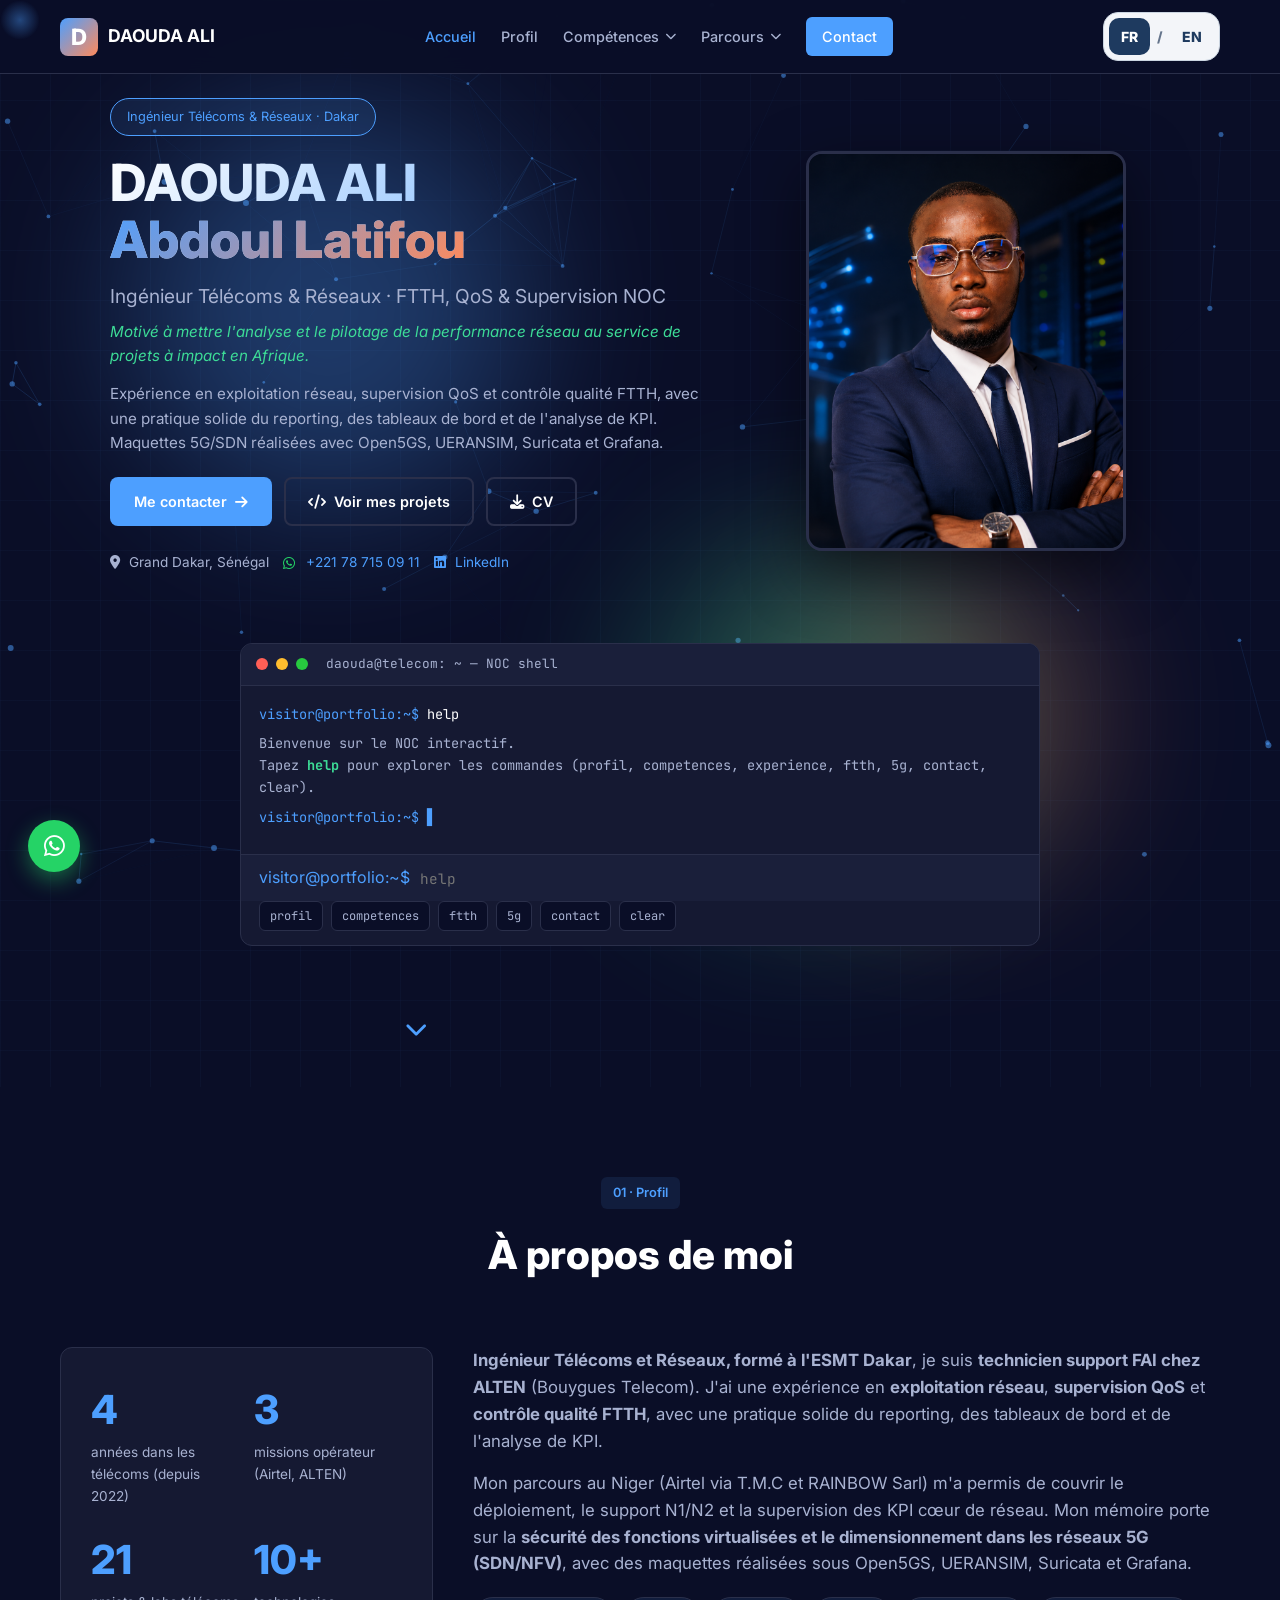
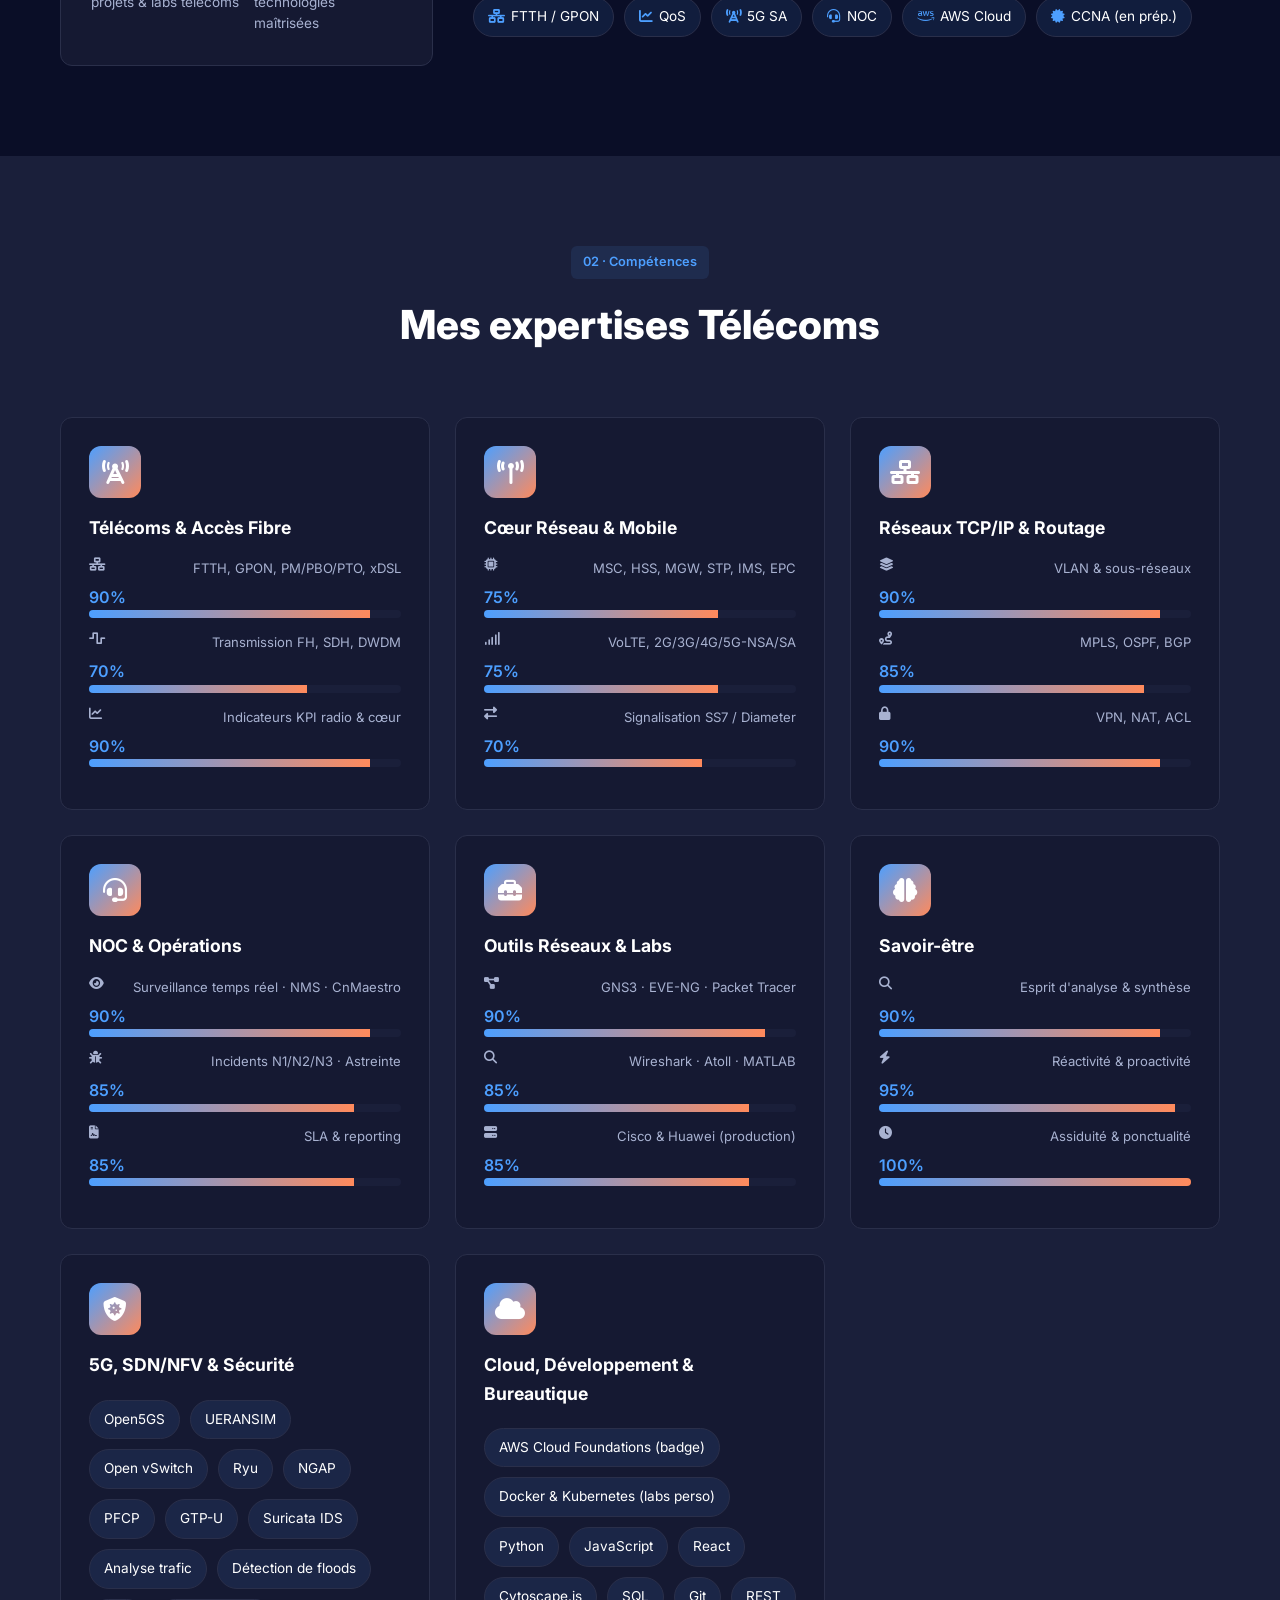
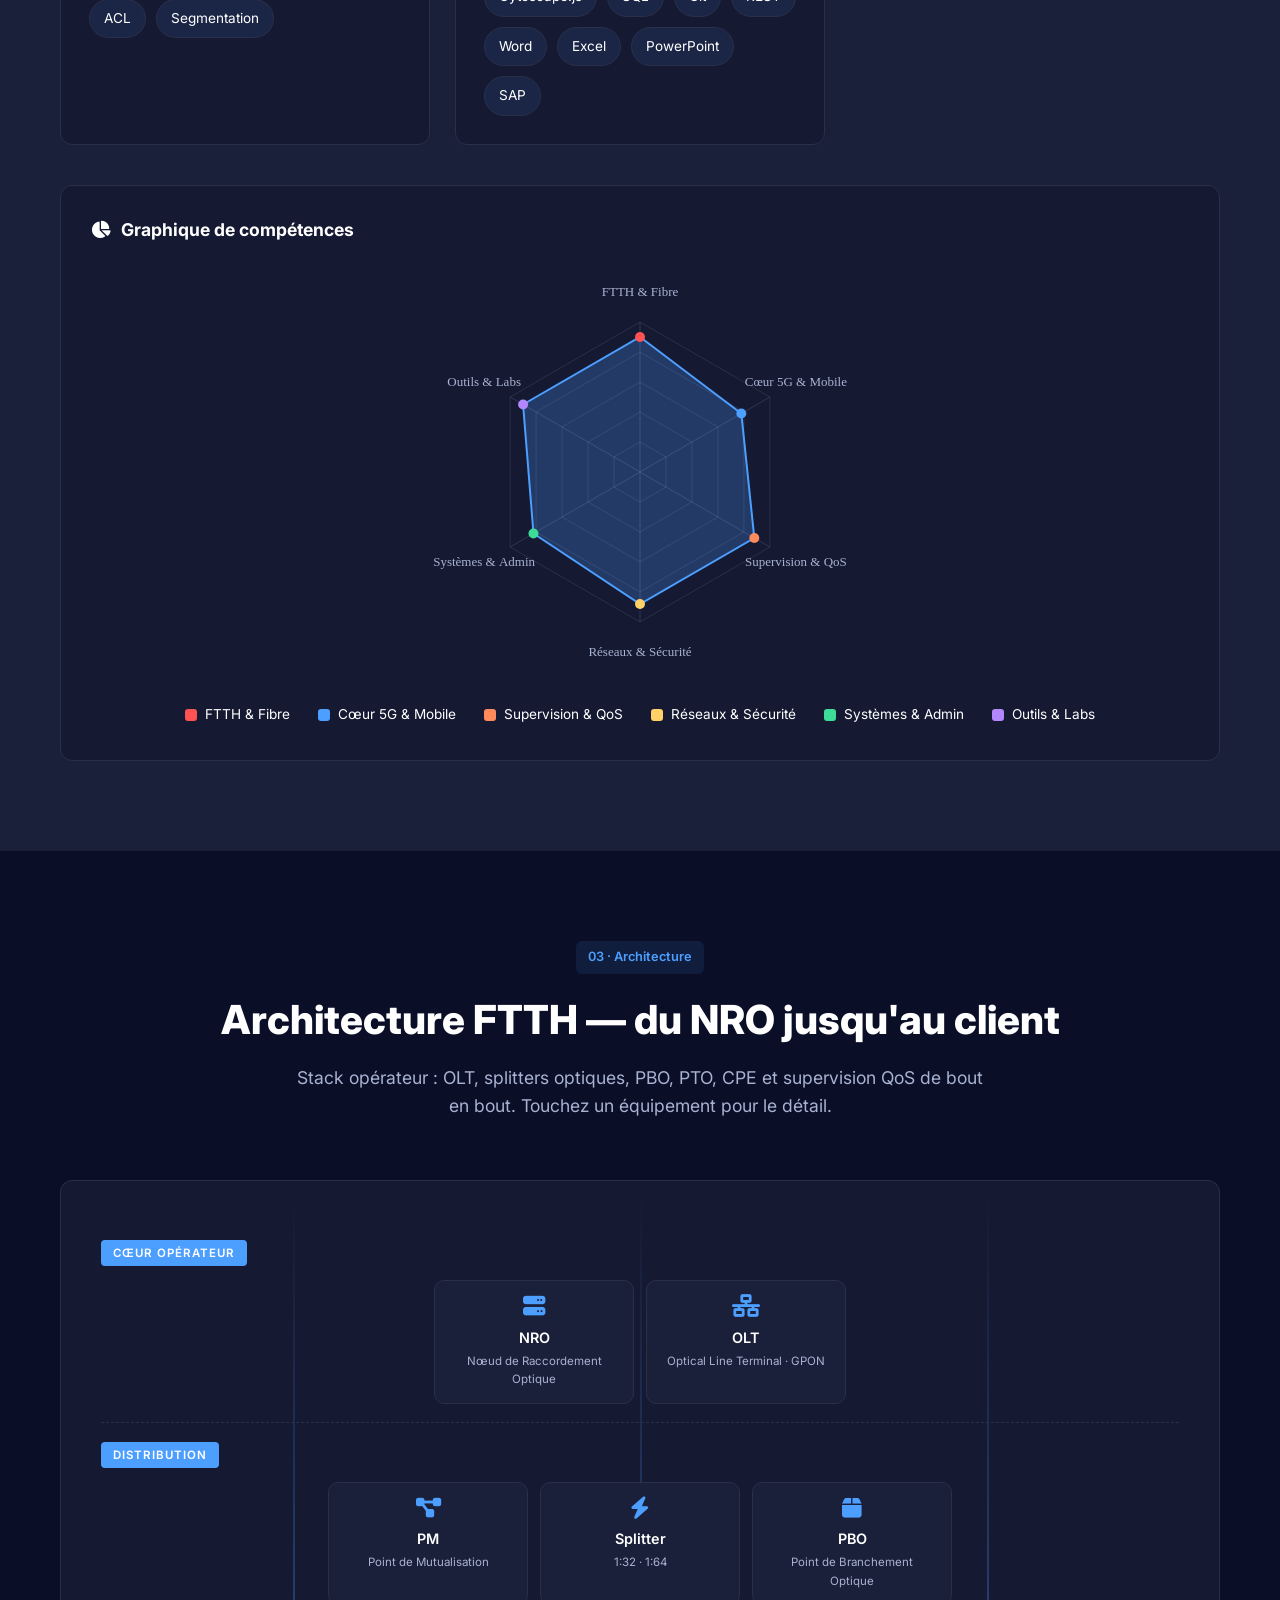
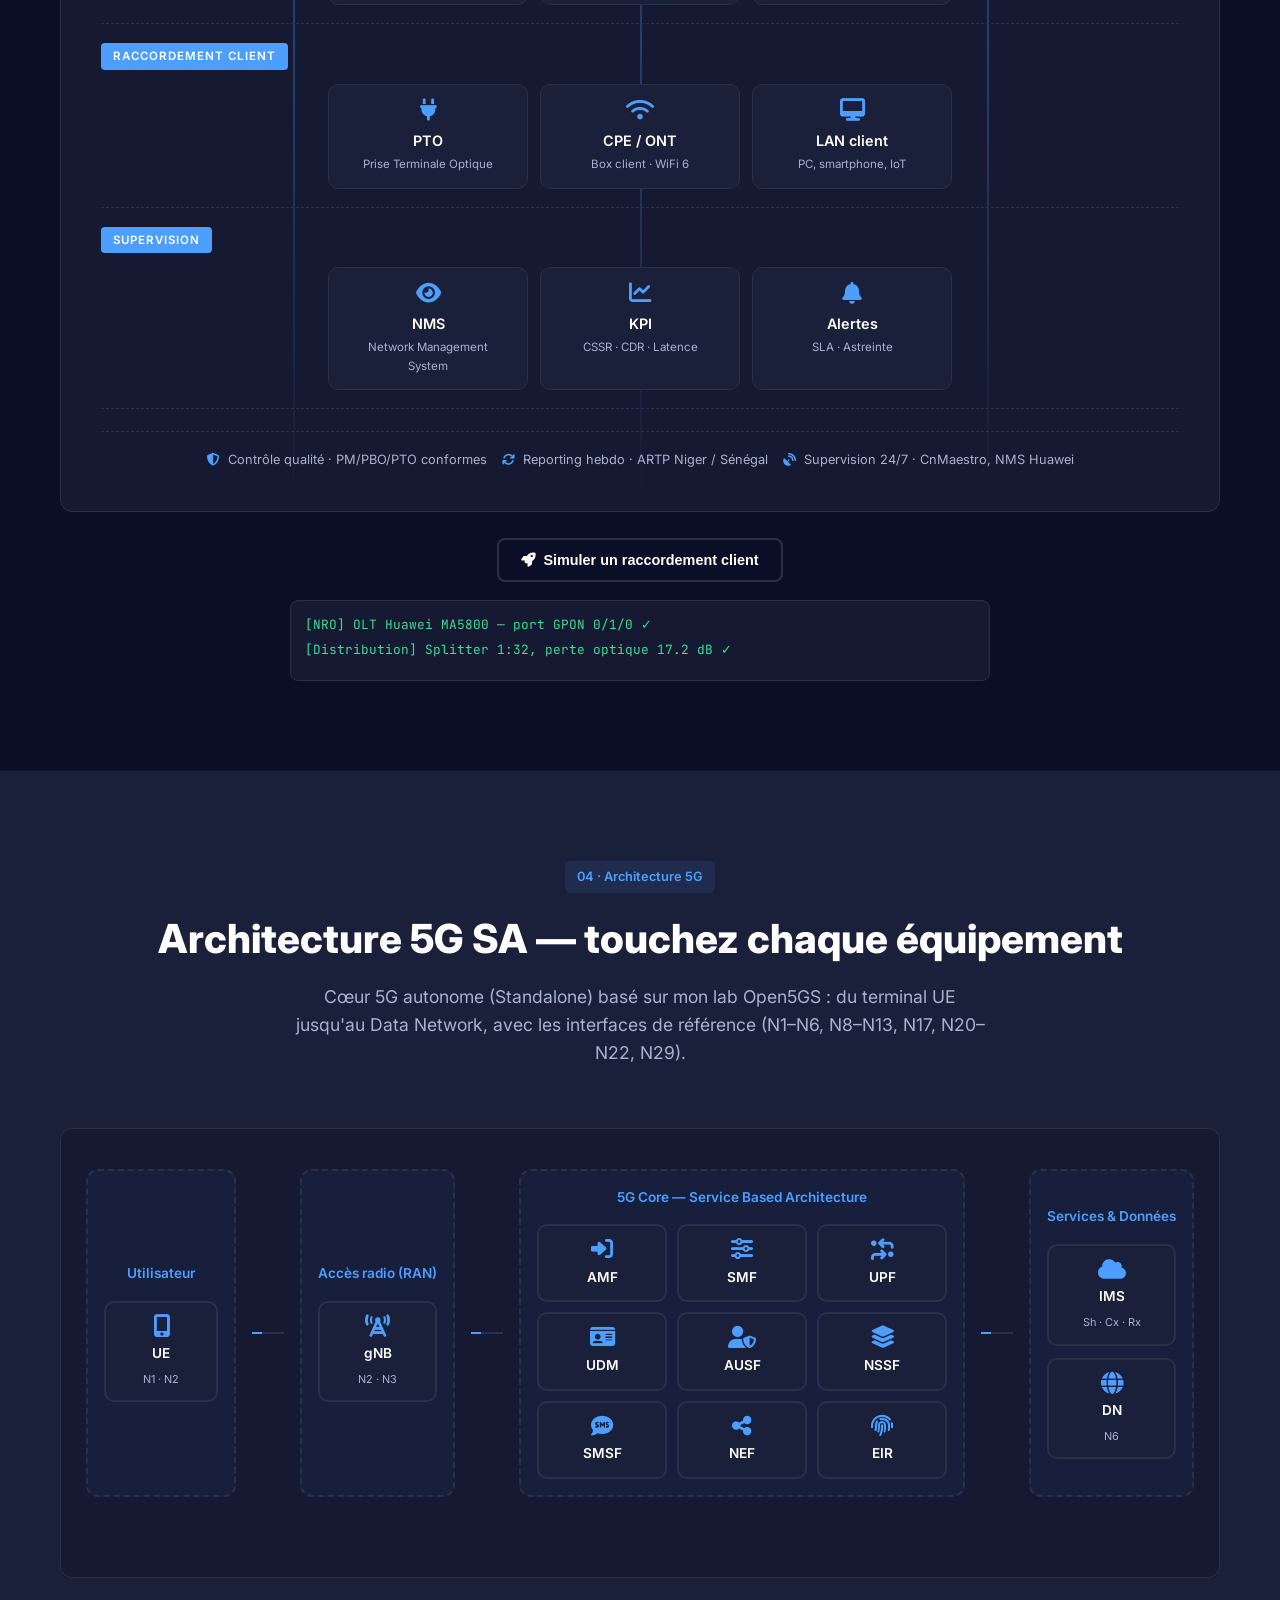
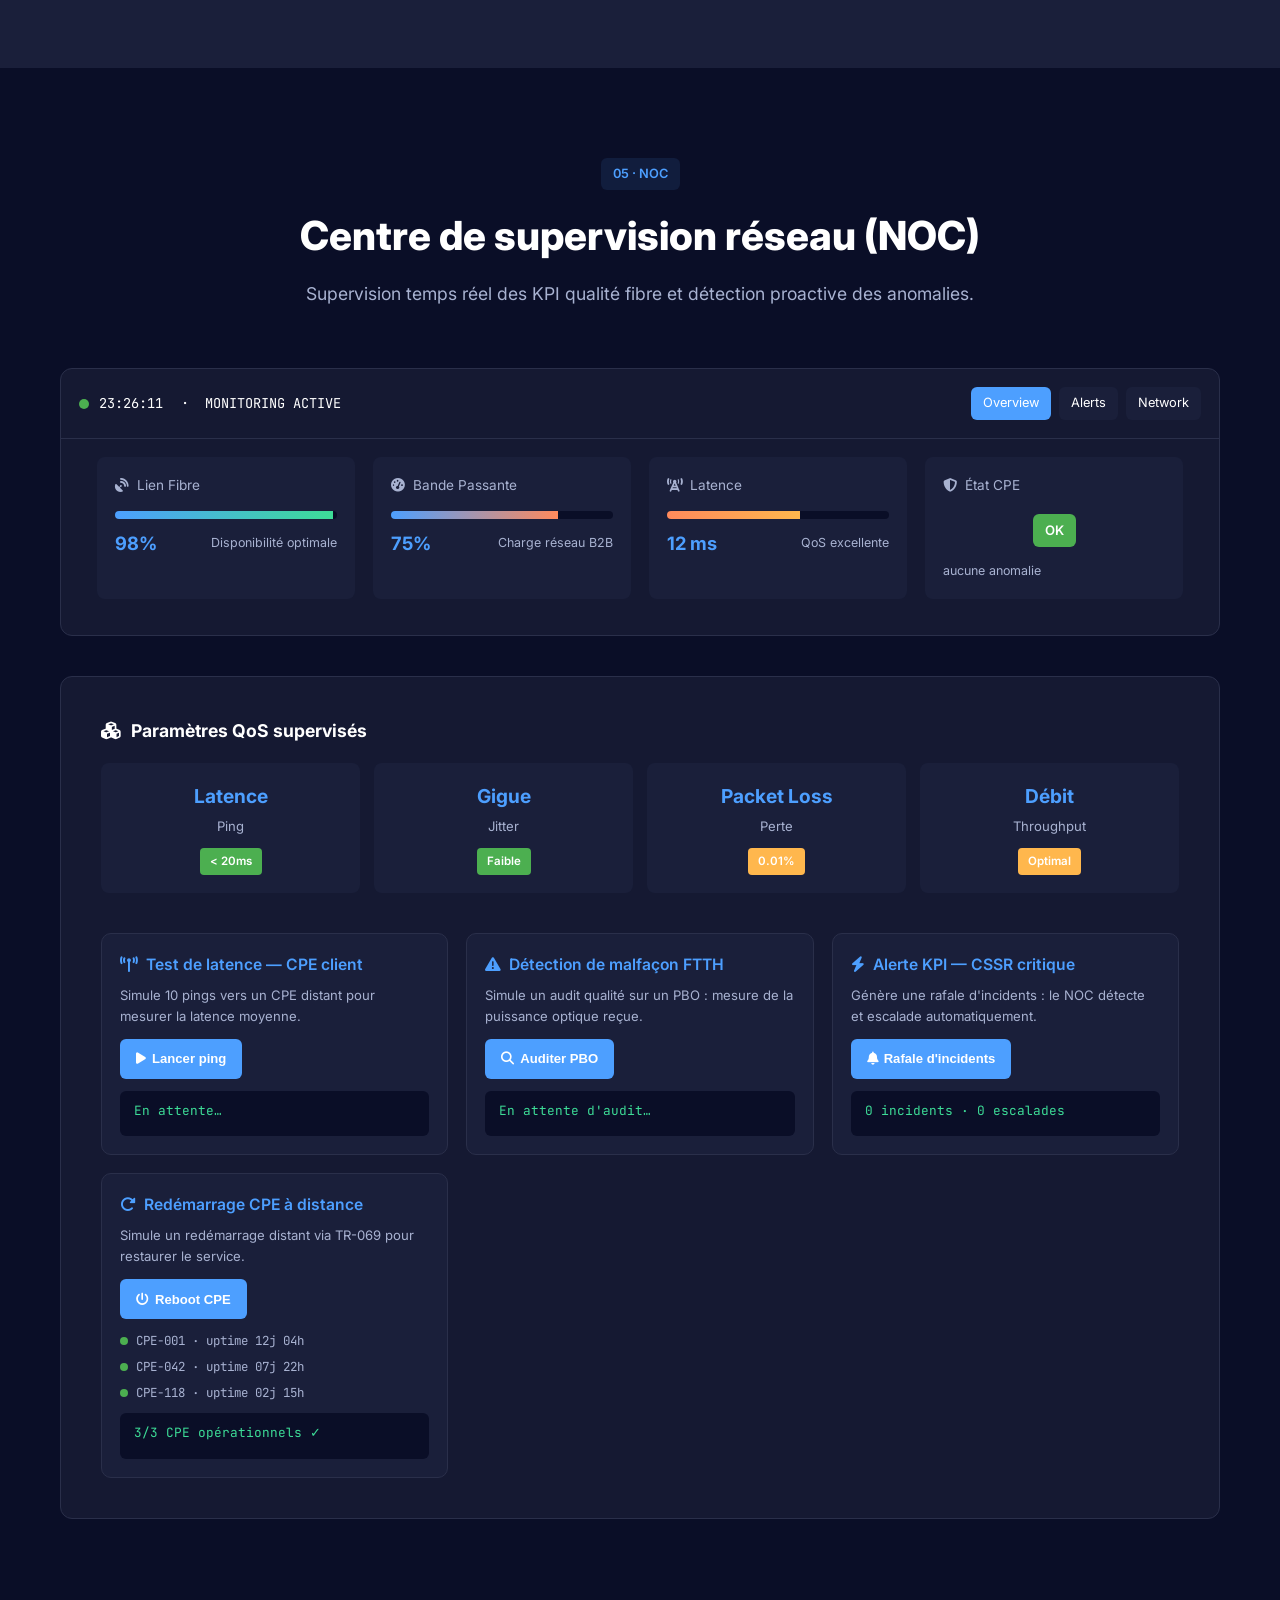
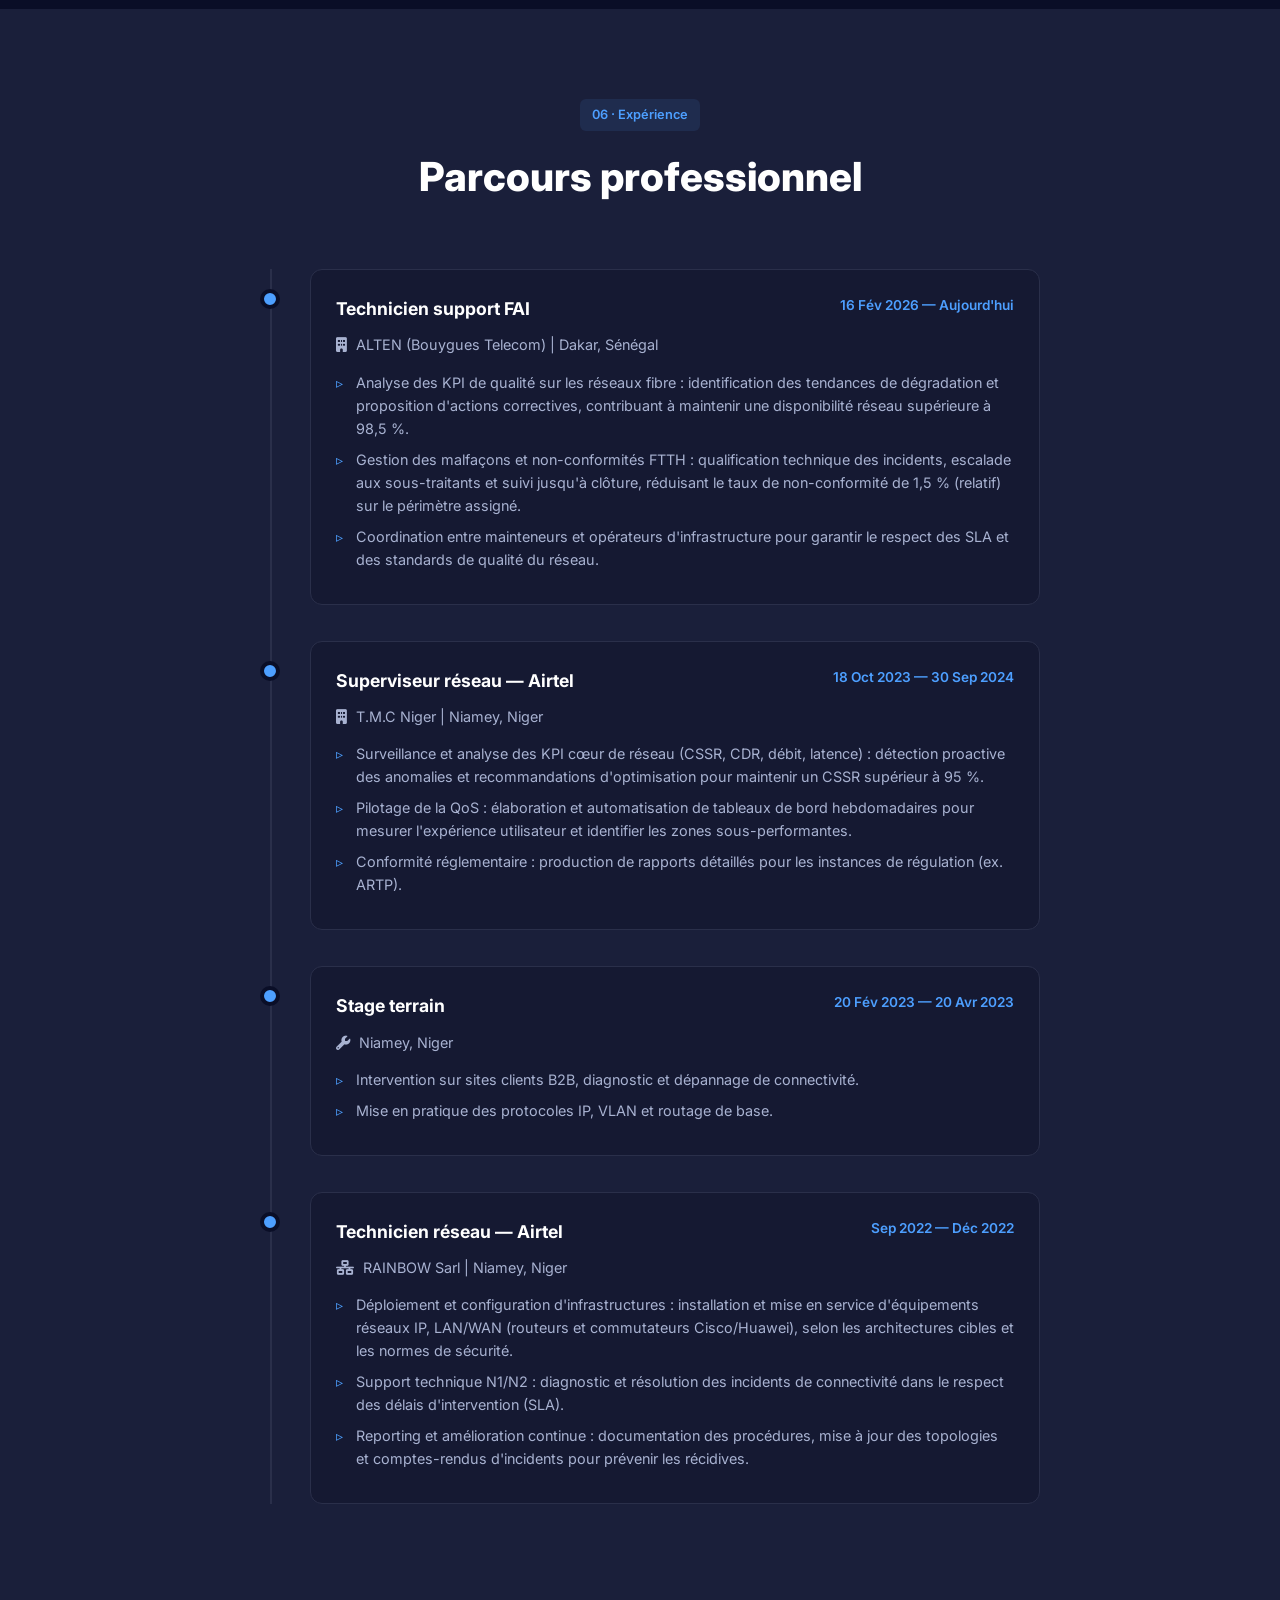
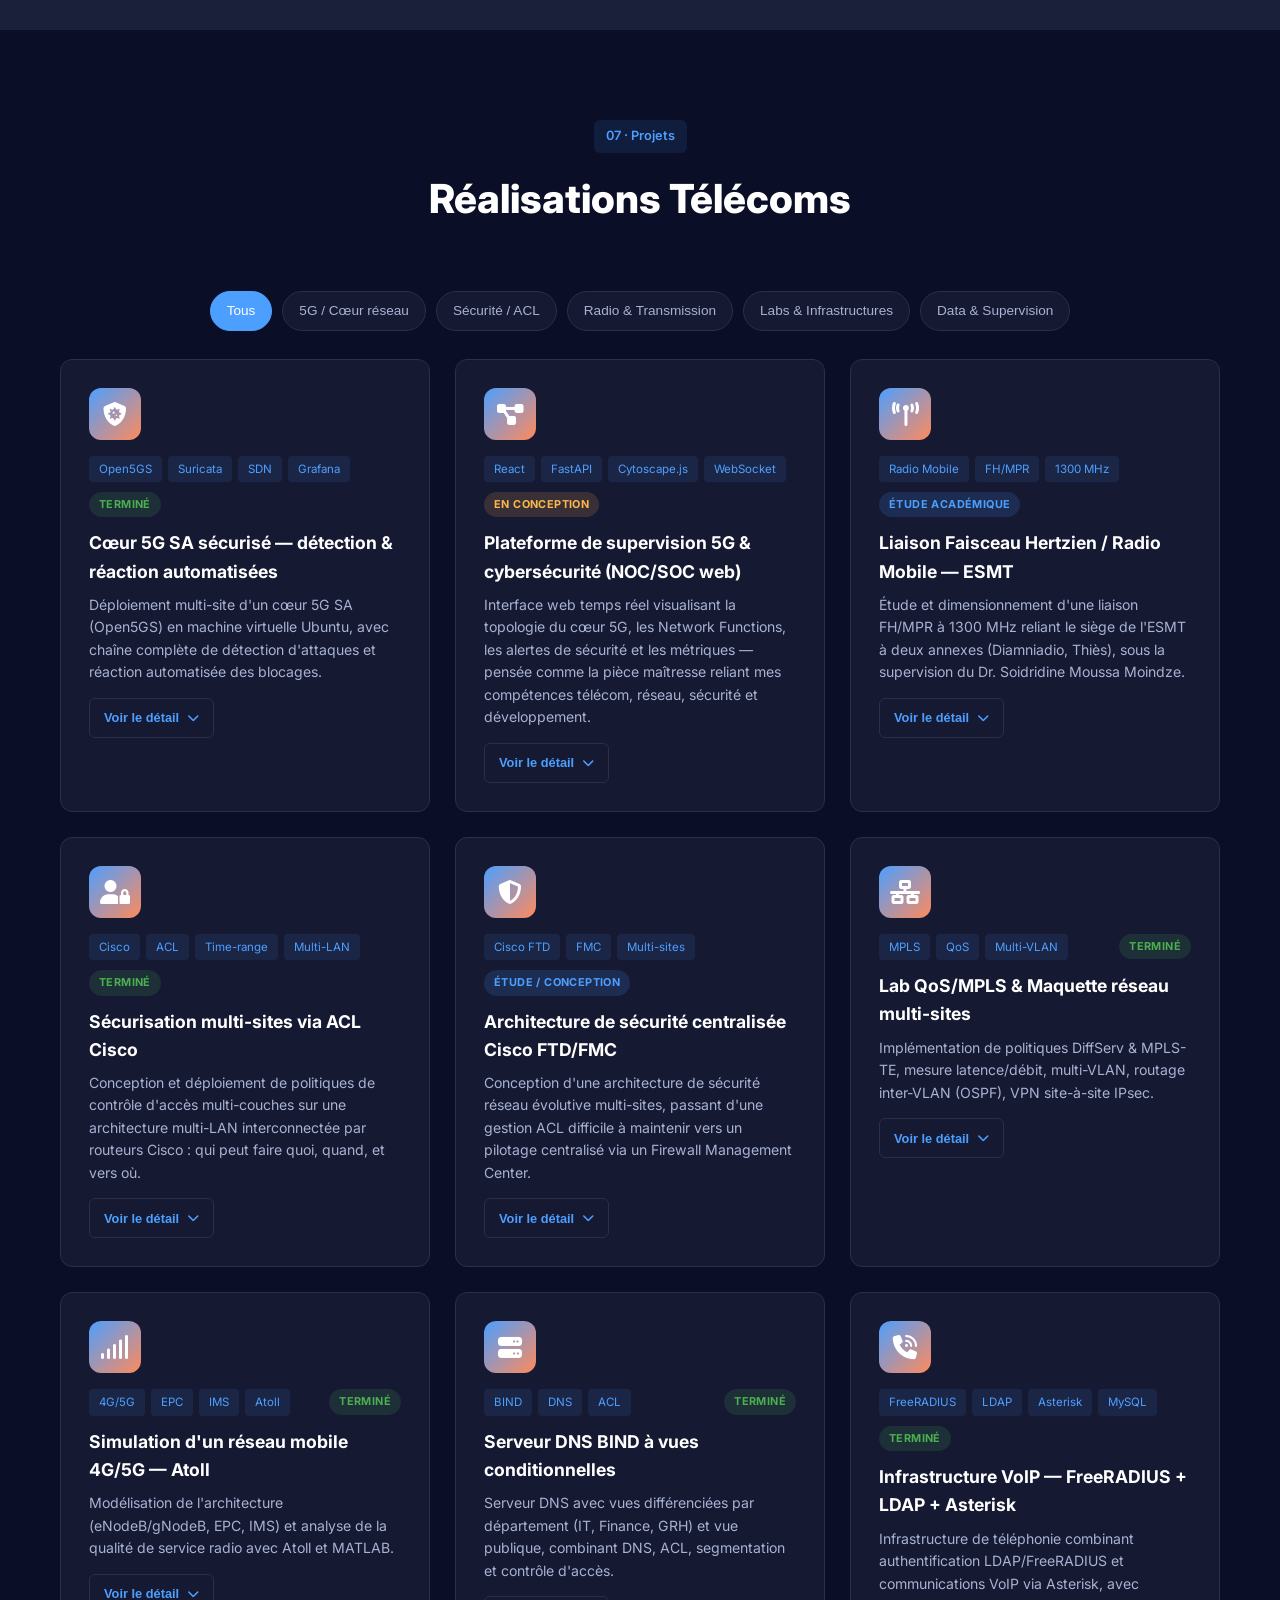
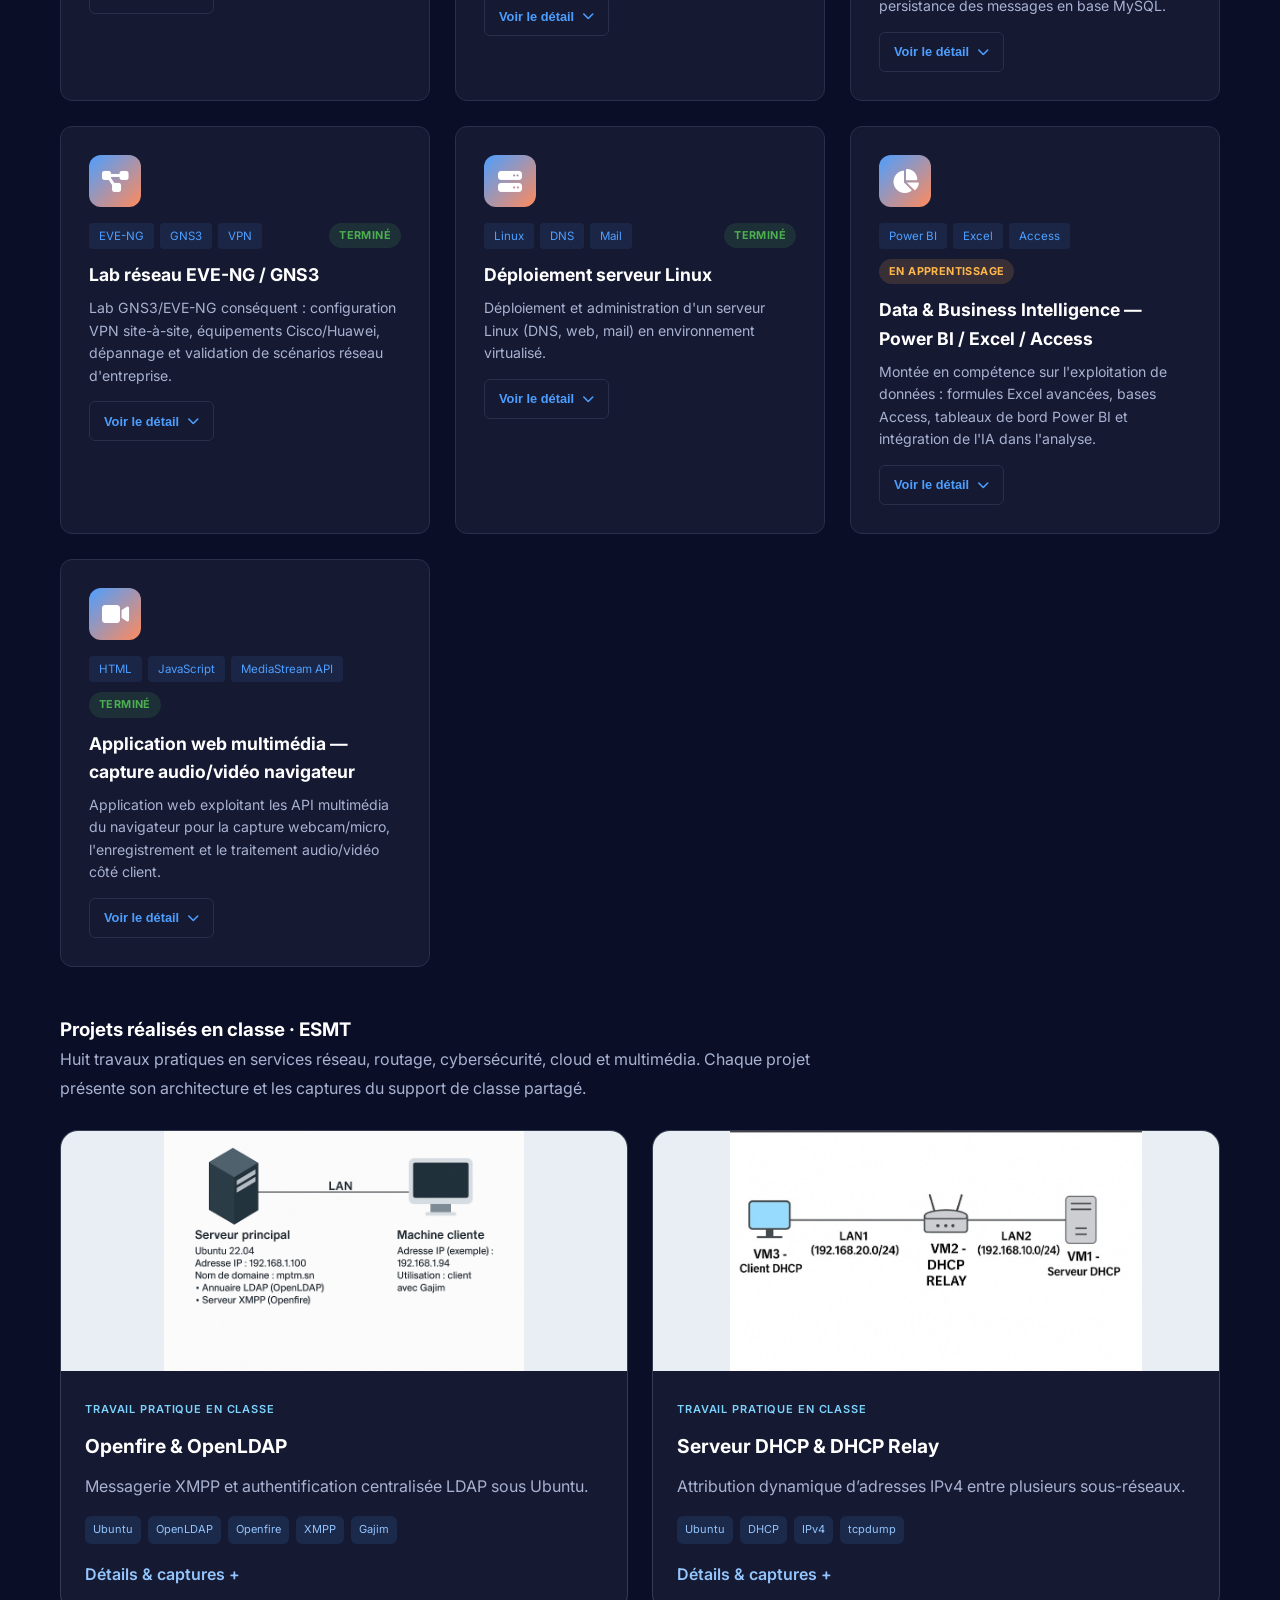
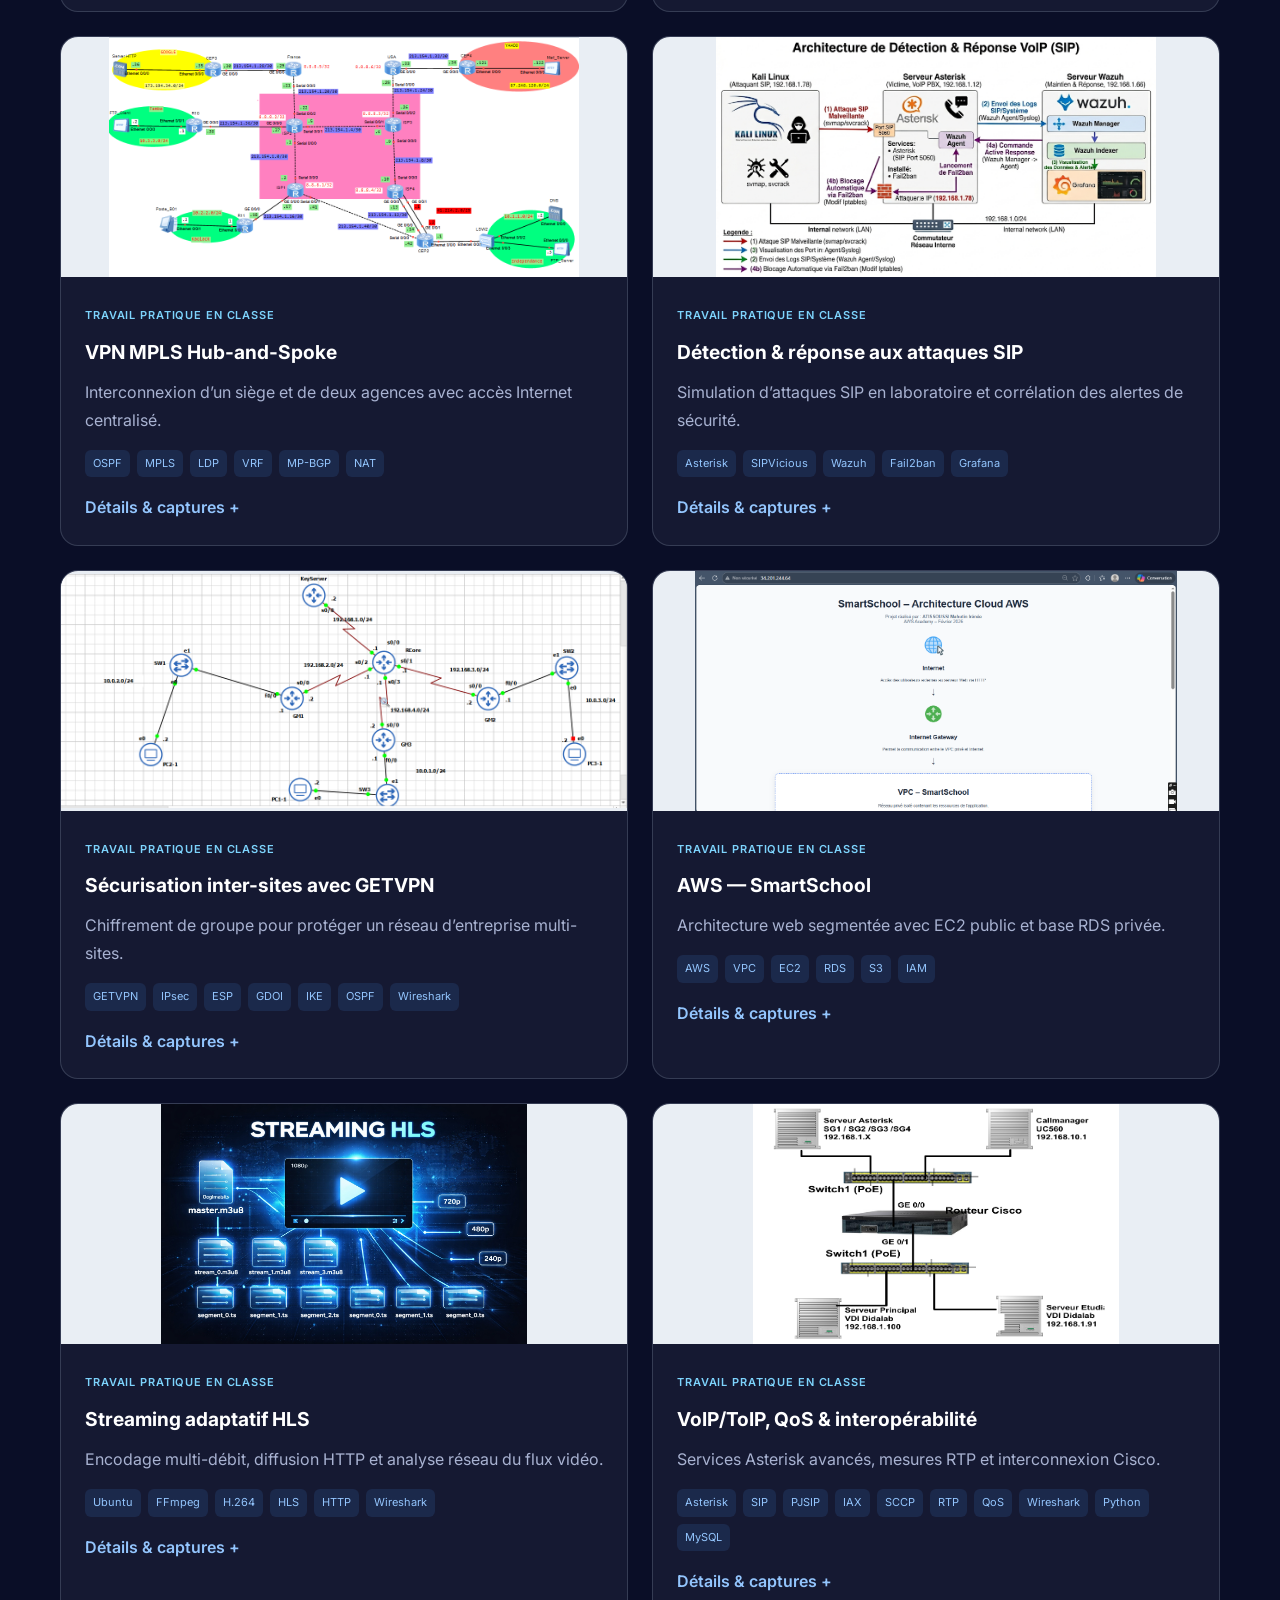
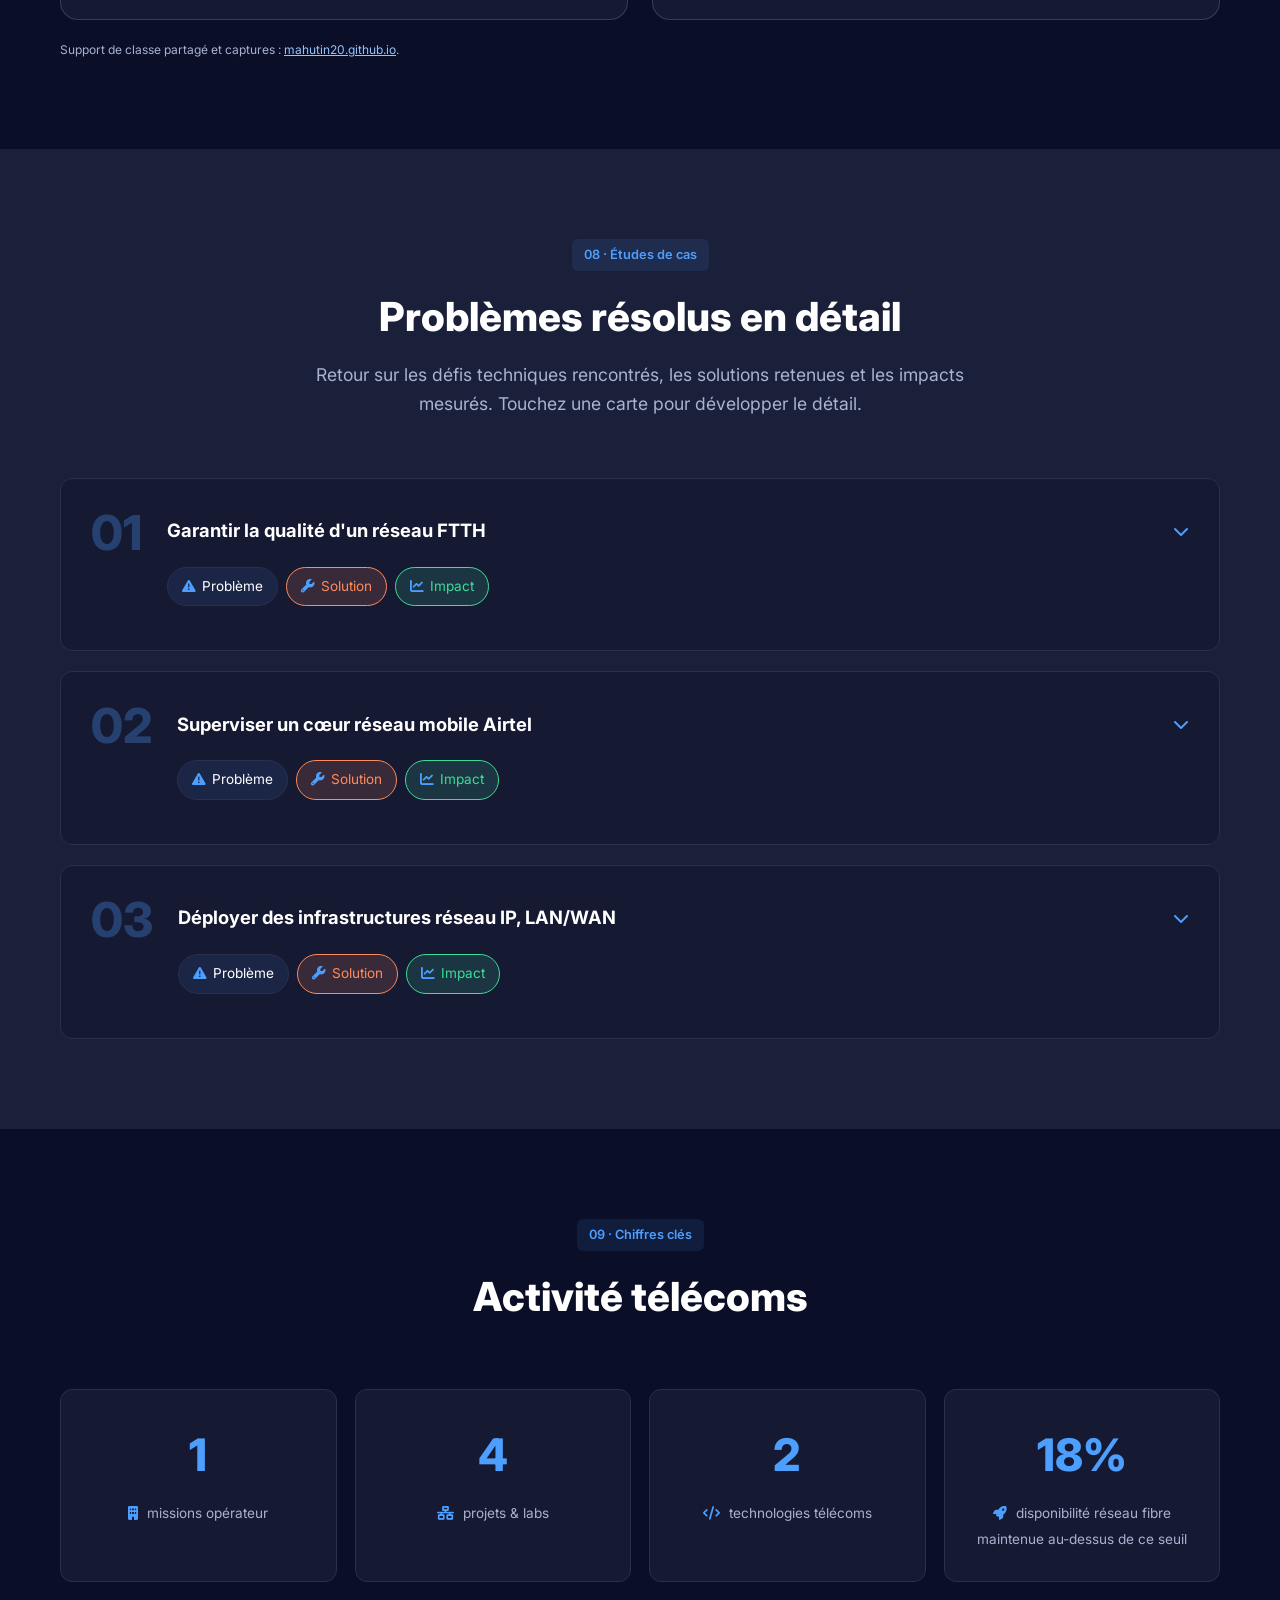
==== commit ca876bf4: "Add FR/EN engineer portfolio and eight class projects with 18 screenshots" ====
--- a/index.html
+++ b/index.html
@@ -5,16 +5,16 @@
   <meta name="viewport" content="width=device-width, initial-scale=1.0, viewport-fit=cover" />
   <meta name="theme-color" content="#020617" />
   <title>DAOUDA ALI Abdoul Latifou — Télécoms & Réseaux | FTTH, QoS, 5G, NOC</title>
-  <meta name="description" content="DAOUDA ALI Abdoul Latifou, technicien support FAI chez ALTEN (Bouygues Telecom) et étudiant en Master 2 Télécoms et Multimédia à l'ESMT. FTTH, QoS, supervision NOC, maquettes 5G/SDN. Basé à Dakar." />
+  <meta name="description" content="DAOUDA ALI Abdoul Latifou, technicien support FAI chez ALTEN (Bouygues Telecom) et ingénieur Télécoms et Réseaux formé à l'ESMT. FTTH, QoS, supervision NOC, maquettes 5G/SDN. Basé à Dakar." />
   <meta name="keywords" content="Daouda Ali, Télécoms, Réseaux, FTTH, GPON, QoS, ALTEN, ESMT, Dakar, NOC, Airtel, ACL, Cisco, 5G, Open5GS, Suricata, SDN" />
   <meta name="author" content="DAOUDA ALI Abdoul Latifou" />
   <meta name="robots" content="index, follow" />
-  <link rel="canonical" href="https://aldah-tech.github.io/daouda-ali/" />
+  <link rel="canonical" href="https://aldah-tech.github.io/" />
   <link rel="icon" type="image/svg+xml" href="assets/img/favicon.svg" />
 
   <meta property="og:type" content="website" />
   <meta property="og:title" content="DAOUDA ALI Abdoul Latifou — Télécoms & Réseaux (FTTH, QoS, 5G)" />
-  <meta property="og:description" content="Technicien support FAI chez ALTEN, Master 2 Télécoms et Multimédia (ESMT). FTTH, QoS, supervision NOC, maquettes 5G/SDN." />
+  <meta property="og:description" content="Ingénieur Télécoms et Réseaux, avec une expérience en support FAI chez ALTEN. FTTH, QoS, supervision NOC, maquettes 5G/SDN." />
   <meta property="og:locale" content="fr_FR" />
   <meta property="og:site_name" content="DAOUDA ALI — Portfolio" />
   <meta name="twitter:card" content="summary_large_image" />
@@ -25,8 +25,8 @@
       "@context": "https://schema.org",
       "@type": "Person",
       "name": "DAOUDA ALI Abdoul Latifou",
-      "jobTitle": "Technicien support FAI",
-      "description": "Étudiant en Master 2 Télécoms et Multimédia, spécialisé en FTTH, QoS, supervision NOC et maquettes 5G/SDN.",
+      "jobTitle": "Ingénieur Télécoms et Réseaux",
+      "description": "Ingénieur Télécoms et Réseaux, spécialisé en FTTH, QoS, supervision NOC et maquettes 5G/SDN.",
       "email": "mailto:abdoul.ali.etu@esmt.sn",
       "telephone": "+221787150911",
       "address": { "@type": "PostalAddress", "addressLocality": "Dakar", "addressCountry": "SN" },
@@ -40,7 +40,22 @@
   <link href="https://fonts.googleapis.com/css2?family=Inter:wght@300;400;500;600;700;800&family=JetBrains+Mono:wght@400;500;700&display=swap" rel="stylesheet" />
   <link rel="stylesheet" href="https://cdnjs.cloudflare.com/ajax/libs/font-awesome/6.5.2/css/all.min.css" />
   <link rel="stylesheet" href="assets/css/style.css" />
-</head>
+<style>
+.language-switch{display:inline-flex;align-items:center;gap:7px;padding:5px;border:1px solid #cbd5e1;border-radius:15px;background:#f3f5f9;flex-shrink:0;font:800 14px Inter,sans-serif}
+.language-switch a{display:block;padding:10px 12px;border-radius:10px;text-decoration:none;color:#1e3a5f}.language-switch a[aria-current="page"]{background:#1e3a5f;color:white}.language-switch span{color:#64748b}
+.class-labs{margin:48px 0 28px}.class-labs p{max-width:760px;color:var(--text-muted,#a8b2d1);line-height:1.8}
+.class-gallery{display:grid;grid-template-columns:repeat(2,minmax(0,1fr));gap:24px;margin-top:24px}
+.class-project{border:1px solid rgba(148,163,184,.25);border-radius:18px;overflow:hidden;background:var(--bg-card,#0f172a);min-width:0}
+.class-project summary{cursor:pointer;list-style:none}.class-project summary::-webkit-details-marker{display:none}
+.class-cover{width:100%;height:240px;object-fit:contain;display:block;background:#e9eef4}
+.class-copy{padding:24px}.class-copy h3{font-size:1.2rem;line-height:1.4;margin:12px 0}.class-copy p,.class-detail p{line-height:1.75;color:var(--text-muted,#a8b2d1)}
+.class-label{font:600 11px Inter,sans-serif;text-transform:uppercase;letter-spacing:.08em;color:#7dd3fc}
+.class-tags{display:flex;flex-wrap:wrap;gap:7px;margin:16px 0}.class-tags span{font-size:11px;padding:5px 8px;border-radius:6px;background:rgba(77,159,255,.12);color:#93c5fd}
+.class-action{color:#93c5fd;font-weight:600;display:block;margin-top:18px}.class-project[open] .class-action::after{content:" −"}.class-project:not([open]) .class-action::after{content:" +"}
+.class-detail{padding:0 24px 24px}.class-detail figure{margin:24px 0 0}.class-detail img{width:100%;height:auto;border-radius:8px;background:white}.class-detail figcaption{font-size:12px;color:#a8b2d1;margin-top:8px}
+.class-source{font-size:12px;margin-top:20px;color:#a8b2d1}.class-source a{color:#93c5fd}
+@media(max-width:767px){.class-gallery{grid-template-columns:1fr}.class-cover{height:210px}.language-switch{gap:4px;padding:3px}.language-switch a{padding:8px}.nav__inner{gap:8px}.nav__logo-text{font-size:12px}}
+</style><link rel="alternate" hreflang="fr" href="https://aldah-tech.github.io/"><link rel="alternate" hreflang="en" href="https://aldah-tech.github.io/en.html"></head>
 <body>
   <div class="scroll-progress" id="scrollProgress" aria-hidden="true"></div>
   <div class="cursor-glow" id="cursorGlow" aria-hidden="true"></div>
@@ -74,7 +89,7 @@
         </div>
         <a href="#contact" class="nav__link nav__link--cta">Contact</a>
       </nav>
-      <button class="nav__toggle" id="navToggle" aria-label="Ouvrir le menu" aria-expanded="false">
+      <div class="language-switch" role="group" aria-label="Langue"><a href="index.html" lang="fr" hreflang="fr" aria-current="page">FR</a><span aria-hidden="true">/</span><a href="en.html" lang="en" hreflang="en" >EN</a></div><button class="nav__toggle" id="navToggle" aria-label="Ouvrir le menu" aria-expanded="false">
         <span></span><span></span><span></span>
       </button>
     </div>
@@ -93,12 +108,12 @@
       </div>
       <div class="hero__inner container">
         <div class="hero__content">
-          <div class="hero__badge reveal">Technicien support FAI · ALTEN (Bouygues Telecom)</div>
+          <div class="hero__badge reveal">Ingénieur Télécoms &amp; Réseaux · Dakar</div>
           <h1 class="hero__title reveal">
             DAOUDA ALI<br />
             <span class="hero__title-accent">Abdoul Latifou</span>
           </h1>
-          <p class="hero__role reveal">Master 2 Télécoms &amp; Multimédia (ESMT) · FTTH, QoS &amp; Supervision NOC</p>
+          <p class="hero__role reveal">Ingénieur Télécoms &amp; Réseaux · FTTH, QoS &amp; Supervision NOC</p>
           <p class="hero__tagline reveal">Motivé à mettre l'analyse et le pilotage de la performance réseau au service de projets à impact en Afrique.</p>
           <p class="hero__desc reveal">
             Expérience en exploitation réseau, supervision QoS et contrôle qualité FTTH, avec une
@@ -159,12 +174,12 @@
           <div class="profil__card reveal">
             <div class="profil__stat"><div class="profil__stat-num" data-count="4" data-suffix="">0</div><div class="profil__stat-label">années dans les télécoms (depuis 2022)</div></div>
             <div class="profil__stat"><div class="profil__stat-num" data-count="3">0</div><div class="profil__stat-label">missions opérateur (Airtel, ALTEN)</div></div>
-            <div class="profil__stat"><div class="profil__stat-num" data-count="6">0</div><div class="profil__stat-label">projets &amp; labs télécoms</div></div>
+            <div class="profil__stat"><div class="profil__stat-num" data-count="21">0</div><div class="profil__stat-label">projets &amp; labs télécoms</div></div>
             <div class="profil__stat"><div class="profil__stat-num" data-count="10" data-suffix="+">0</div><div class="profil__stat-label">technologies maîtrisées</div></div>
           </div>
           <div class="profil__text reveal">
             <p>
-              <strong>Étudiant en Master 2 Télécoms et Multimédia à l'ESMT Dakar</strong>, je suis
+              <strong>Ingénieur Télécoms et Réseaux, formé à l'ESMT Dakar</strong>, je suis
               <strong>technicien support FAI chez ALTEN</strong> (Bouygues Telecom). J'ai une expérience en
               <strong>exploitation réseau</strong>, <strong>supervision QoS</strong> et
               <strong>contrôle qualité FTTH</strong>, avec une pratique solide du reporting, des
@@ -949,7 +964,7 @@
           </article>
         </div>
         <p class="projects__empty" id="projectsEmpty" hidden>Aucun projet ne correspond à ce filtre.</p>
-      </div>
+      <div class="class-labs"><h3>Projets réalisés en classe · ESMT</h3><p>Huit travaux pratiques en services réseau, routage, cybersécurité, cloud et multimédia. Chaque projet présente son architecture et les captures du support de classe partagé.</p></div><div class="class-gallery"><details class="class-project"><summary><img class="class-cover" src="assets/projects/openfire-architecture.png" alt="Architecture — Openfire & OpenLDAP" loading="lazy" width="900" height="500"><div class="class-copy"><span class="class-label">Travail pratique en classe</span><h3>Openfire & OpenLDAP</h3><p>Messagerie XMPP et authentification centralisée LDAP sous Ubuntu.</p><div class="class-tags"><span>Ubuntu</span><span>OpenLDAP</span><span>Openfire</span><span>XMPP</span><span>Gajim</span></div><span class="class-action">Détails & captures</span></div></summary><div class="class-detail"><p>Configuration réseau, annuaire OpenLDAP, comptes utilisateurs, intégration Openfire et tests avec Gajim.</p><figure><a href="assets/projects/openfire-architecture.png" target="_blank" rel="noopener"><img src="assets/projects/openfire-architecture.png" alt="Openfire & OpenLDAP — capture 1" loading="lazy"></a><figcaption>Capture du support de classe · 1 / 2</figcaption></figure><figure><a href="assets/projects/openfire-test-gajim.png" target="_blank" rel="noopener"><img src="assets/projects/openfire-test-gajim.png" alt="Openfire & OpenLDAP — capture 2" loading="lazy"></a><figcaption>Capture du support de classe · 2 / 2</figcaption></figure></div></details><details class="class-project"><summary><img class="class-cover" src="assets/projects/dhcp-architecture.jpg" alt="Architecture — Serveur DHCP & DHCP Relay" loading="lazy" width="900" height="500"><div class="class-copy"><span class="class-label">Travail pratique en classe</span><h3>Serveur DHCP & DHCP Relay</h3><p>Attribution dynamique d’adresses IPv4 entre plusieurs sous-réseaux.</p><div class="class-tags"><span>Ubuntu</span><span>DHCP</span><span>IPv4</span><span>tcpdump</span></div><span class="class-action">Détails & captures</span></div></summary><div class="class-detail"><p>Configuration du serveur et du relais DHCP, attribution des baux et analyse des échanges réseau.</p><figure><a href="assets/projects/dhcp-architecture.jpg" target="_blank" rel="noopener"><img src="assets/projects/dhcp-architecture.jpg" alt="Serveur DHCP & DHCP Relay — capture 1" loading="lazy"></a><figcaption>Capture du support de classe · 1 / 2</figcaption></figure><figure><a href="assets/projects/dhcp-validation.jpg" target="_blank" rel="noopener"><img src="assets/projects/dhcp-validation.jpg" alt="Serveur DHCP & DHCP Relay — capture 2" loading="lazy"></a><figcaption>Capture du support de classe · 2 / 2</figcaption></figure></div></details><details class="class-project"><summary><img class="class-cover" src="assets/projects/mpls-architecture.png" alt="Architecture — VPN MPLS Hub-and-Spoke" loading="lazy" width="900" height="500"><div class="class-copy"><span class="class-label">Travail pratique en classe</span><h3>VPN MPLS Hub-and-Spoke</h3><p>Interconnexion d’un siège et de deux agences avec accès Internet centralisé.</p><div class="class-tags"><span>OSPF</span><span>MPLS</span><span>LDP</span><span>VRF</span><span>MP-BGP</span><span>NAT</span></div><span class="class-action">Détails & captures</span></div></summary><div class="class-detail"><p>Backbone IP/MPLS, VPN L3 et VRF, propagation des routes MP-BGP, isolation des agences et NAT au siège.</p><figure><a href="assets/projects/mpls-architecture.png" target="_blank" rel="noopener"><img src="assets/projects/mpls-architecture.png" alt="VPN MPLS Hub-and-Spoke — capture 1" loading="lazy"></a><figcaption>Capture du support de classe · 1 / 2</figcaption></figure><figure><a href="assets/projects/mpls-routing-table.png" target="_blank" rel="noopener"><img src="assets/projects/mpls-routing-table.png" alt="VPN MPLS Hub-and-Spoke — capture 2" loading="lazy"></a><figcaption>Capture du support de classe · 2 / 2</figcaption></figure></div></details><details class="class-project"><summary><img class="class-cover" src="assets/projects/sip-architecture.png" alt="Architecture — Détection & réponse aux attaques SIP" loading="lazy" width="900" height="500"><div class="class-copy"><span class="class-label">Travail pratique en classe</span><h3>Détection & réponse aux attaques SIP</h3><p>Simulation d’attaques SIP en laboratoire et corrélation des alertes de sécurité.</p><div class="class-tags"><span>Asterisk</span><span>SIPVicious</span><span>Wazuh</span><span>Fail2ban</span><span>Grafana</span></div><span class="class-action">Détails & captures</span></div></summary><div class="class-detail"><p>Scans et essais de brute force sur Asterisk, collecte des logs avec Wazuh, blocage Fail2ban et visualisation Grafana.</p><figure><a href="assets/projects/sip-architecture.png" target="_blank" rel="noopener"><img src="assets/projects/sip-architecture.png" alt="Détection & réponse aux attaques SIP — capture 1" loading="lazy"></a><figcaption>Capture du support de classe · 1 / 2</figcaption></figure><figure><a href="assets/projects/sip-wazuh-alert.png" target="_blank" rel="noopener"><img src="assets/projects/sip-wazuh-alert.png" alt="Détection & réponse aux attaques SIP — capture 2" loading="lazy"></a><figcaption>Capture du support de classe · 2 / 2</figcaption></figure></div></details><details class="class-project"><summary><img class="class-cover" src="assets/projects/getvpn-lab.png" alt="Architecture — Sécurisation inter-sites avec GETVPN" loading="lazy" width="900" height="500"><div class="class-copy"><span class="class-label">Travail pratique en classe</span><h3>Sécurisation inter-sites avec GETVPN</h3><p>Chiffrement de groupe pour protéger un réseau d’entreprise multi-sites.</p><div class="class-tags"><span>GETVPN</span><span>IPsec</span><span>ESP</span><span>GDOI</span><span>IKE</span><span>OSPF</span><span>Wireshark</span></div><span class="class-action">Détails & captures</span></div></summary><div class="class-detail"><p>Configuration du Key Server et des Group Members, gestion des clés GDOI et validation du trafic ESP avec Wireshark.</p><figure><a href="assets/projects/getvpn-lab.png" target="_blank" rel="noopener"><img src="assets/projects/getvpn-lab.png" alt="Sécurisation inter-sites avec GETVPN — capture 1" loading="lazy"></a><figcaption>Capture du support de classe · 1 / 2</figcaption></figure><figure><a href="assets/projects/getvpn-wireshark.png" target="_blank" rel="noopener"><img src="assets/projects/getvpn-wireshark.png" alt="Sécurisation inter-sites avec GETVPN — capture 2" loading="lazy"></a><figcaption>Capture du support de classe · 2 / 2</figcaption></figure></div></details><details class="class-project"><summary><img class="class-cover" src="assets/projects/aws-architecture.png" alt="Architecture — AWS — SmartSchool" loading="lazy" width="900" height="500"><div class="class-copy"><span class="class-label">Travail pratique en classe</span><h3>AWS — SmartSchool</h3><p>Architecture web segmentée avec EC2 public et base RDS privée.</p><div class="class-tags"><span>AWS</span><span>VPC</span><span>EC2</span><span>RDS</span><span>S3</span><span>IAM</span></div><span class="class-action">Détails & captures</span></div></summary><div class="class-detail"><p>VPC, subnets public et privé, Internet Gateway, tables de routage, Security Groups, EC2, RDS, S3 et IAM dans AWS Academy.</p><figure><a href="assets/projects/aws-architecture.png" target="_blank" rel="noopener"><img src="assets/projects/aws-architecture.png" alt="AWS — SmartSchool — capture 1" loading="lazy"></a><figcaption>Capture du support de classe · 1 / 2</figcaption></figure><figure><a href="assets/projects/aws-rds.png" target="_blank" rel="noopener"><img src="assets/projects/aws-rds.png" alt="AWS — SmartSchool — capture 2" loading="lazy"></a><figcaption>Capture du support de classe · 2 / 2</figcaption></figure></div></details><details class="class-project"><summary><img class="class-cover" src="assets/projects/hls-cover.jpg" alt="Architecture — Streaming adaptatif HLS" loading="lazy" width="900" height="500"><div class="class-copy"><span class="class-label">Travail pratique en classe</span><h3>Streaming adaptatif HLS</h3><p>Encodage multi-débit, diffusion HTTP et analyse réseau du flux vidéo.</p><div class="class-tags"><span>Ubuntu</span><span>FFmpeg</span><span>H.264</span><span>HLS</span><span>HTTP</span><span>Wireshark</span></div><span class="class-action">Détails & captures</span></div></summary><div class="class-detail"><p>Encodage 1080p, 720p, 480p et 240p avec FFmpeg, manifestes .m3u8, segments .ts, lecture client et analyse Wireshark.</p><figure><a href="assets/projects/hls-cover.jpg" target="_blank" rel="noopener"><img src="assets/projects/hls-cover.jpg" alt="Streaming adaptatif HLS — capture 1" loading="lazy"></a><figcaption>Capture du support de classe · 1 / 3</figcaption></figure><figure><a href="assets/projects/hls-playback.png" target="_blank" rel="noopener"><img src="assets/projects/hls-playback.png" alt="Streaming adaptatif HLS — capture 2" loading="lazy"></a><figcaption>Capture du support de classe · 2 / 3</figcaption></figure><figure><a href="assets/projects/hls-wireshark.png" target="_blank" rel="noopener"><img src="assets/projects/hls-wireshark.png" alt="Streaming adaptatif HLS — capture 3" loading="lazy"></a><figcaption>Capture du support de classe · 3 / 3</figcaption></figure></div></details><details class="class-project"><summary><img class="class-cover" src="assets/projects/voip-toip-architecture.png" alt="Architecture — VoIP/ToIP, QoS & interopérabilité" loading="lazy" width="900" height="500"><div class="class-copy"><span class="class-label">Travail pratique en classe</span><h3>VoIP/ToIP, QoS & interopérabilité</h3><p>Services Asterisk avancés, mesures RTP et interconnexion Cisco.</p><div class="class-tags"><span>Asterisk</span><span>SIP</span><span>PJSIP</span><span>IAX</span><span>SCCP</span><span>RTP</span><span>QoS</span><span>Wireshark</span><span>Python</span><span>MySQL</span></div><span class="class-action">Détails & captures</span></div></summary><div class="class-detail"><p>Appels vidéo, Call Pickup, Hotline et CDR ; analyse de la gigue, latence, pertes et codecs ; interconnexion Asterisk et Cisco UC560.</p><figure><a href="assets/projects/voip-toip-architecture.png" target="_blank" rel="noopener"><img src="assets/projects/voip-toip-architecture.png" alt="VoIP/ToIP, QoS & interopérabilité — capture 1" loading="lazy"></a><figcaption>Capture du support de classe · 1 / 3</figcaption></figure><figure><a href="assets/projects/voip-toip-cdr-web.png" target="_blank" rel="noopener"><img src="assets/projects/voip-toip-cdr-web.png" alt="VoIP/ToIP, QoS & interopérabilité — capture 2" loading="lazy"></a><figcaption>Capture du support de classe · 2 / 3</figcaption></figure><figure><a href="assets/projects/voip-toip-call-result.jpg" target="_blank" rel="noopener"><img src="assets/projects/voip-toip-call-result.jpg" alt="VoIP/ToIP, QoS & interopérabilité — capture 3" loading="lazy"></a><figcaption>Capture du support de classe · 3 / 3</figcaption></figure></div></details></div><p class="class-source">Support de classe partagé et captures : <a href="https://mahutin20.github.io/" target="_blank" rel="noopener">mahutin20.github.io</a>.</p></div>
     </section>
 
     <!-- 08 ÉTUDES DE CAS -->
@@ -1031,7 +1046,7 @@
         </div>
         <div class="ghstats">
           <div class="ghstat reveal"><span class="ghstat__val" data-count="3">0</span><span class="ghstat__label"><i class="fa-solid fa-building"></i> missions opérateur</span></div>
-          <div class="ghstat reveal"><span class="ghstat__val" data-count="6">0</span><span class="ghstat__label"><i class="fa-solid fa-network-wired"></i> projets &amp; labs</span></div>
+          <div class="ghstat reveal"><span class="ghstat__val" data-count="21">0</span><span class="ghstat__label"><i class="fa-solid fa-network-wired"></i> projets &amp; labs</span></div>
           <div class="ghstat reveal"><span class="ghstat__val" data-count="10">0</span><span class="ghstat__label"><i class="fa-solid fa-code"></i> technologies télécoms</span></div>
           <div class="ghstat reveal"><span class="ghstat__val" data-count="98.5" data-suffix="%">0%</span><span class="ghstat__label"><i class="fa-solid fa-rocket"></i> disponibilité réseau fibre maintenue au-dessus de ce seuil</span></div>
         </div>
@@ -1090,7 +1105,7 @@
           <span class="section__tag">11 · Contact</span>
           <h2 class="contact__title">Discutons de votre projet</h2>
           <p class="contact__desc">
-            Technicien support FAI chez ALTEN et étudiant en Master 2 Télécoms et Multimédia, je suis
+            Ingénieur Télécoms et Réseaux avec une expérience en support FAI chez ALTEN, je suis
             disponible pour échanger sur toute opportunité en télécoms, qualité FTTH, supervision QoS ou réseaux 5G.
           </p>
           <div class="contact__links">
@@ -1117,5 +1132,7 @@
   <div class="toast" id="toast" role="status" aria-live="polite"></div>
 
   <script src="assets/js/main.js"></script>
-</body>
+<script>
+document.querySelectorAll('.language-switch a').forEach(a=>a.addEventListener('click',()=>{a.href=a.getAttribute('href').split('#')[0]+location.hash;}));
+</script></body>
 </html>
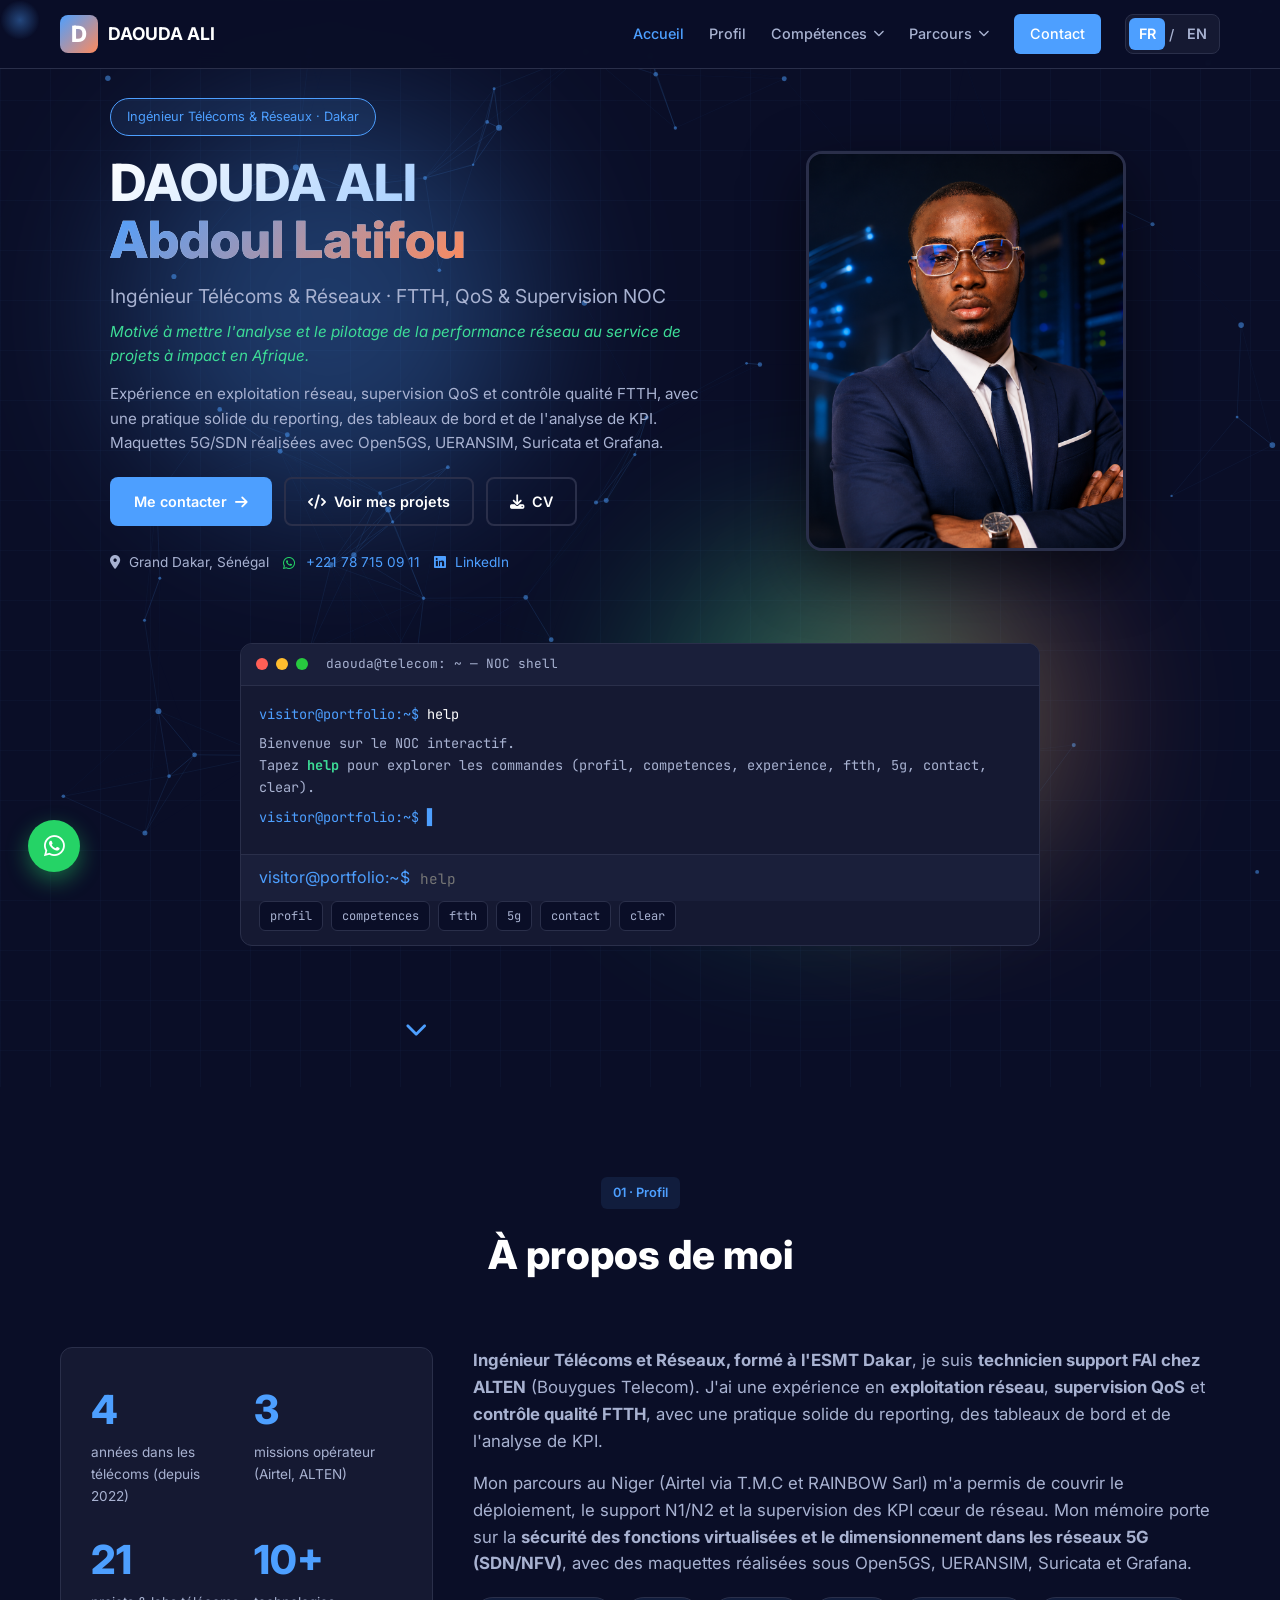
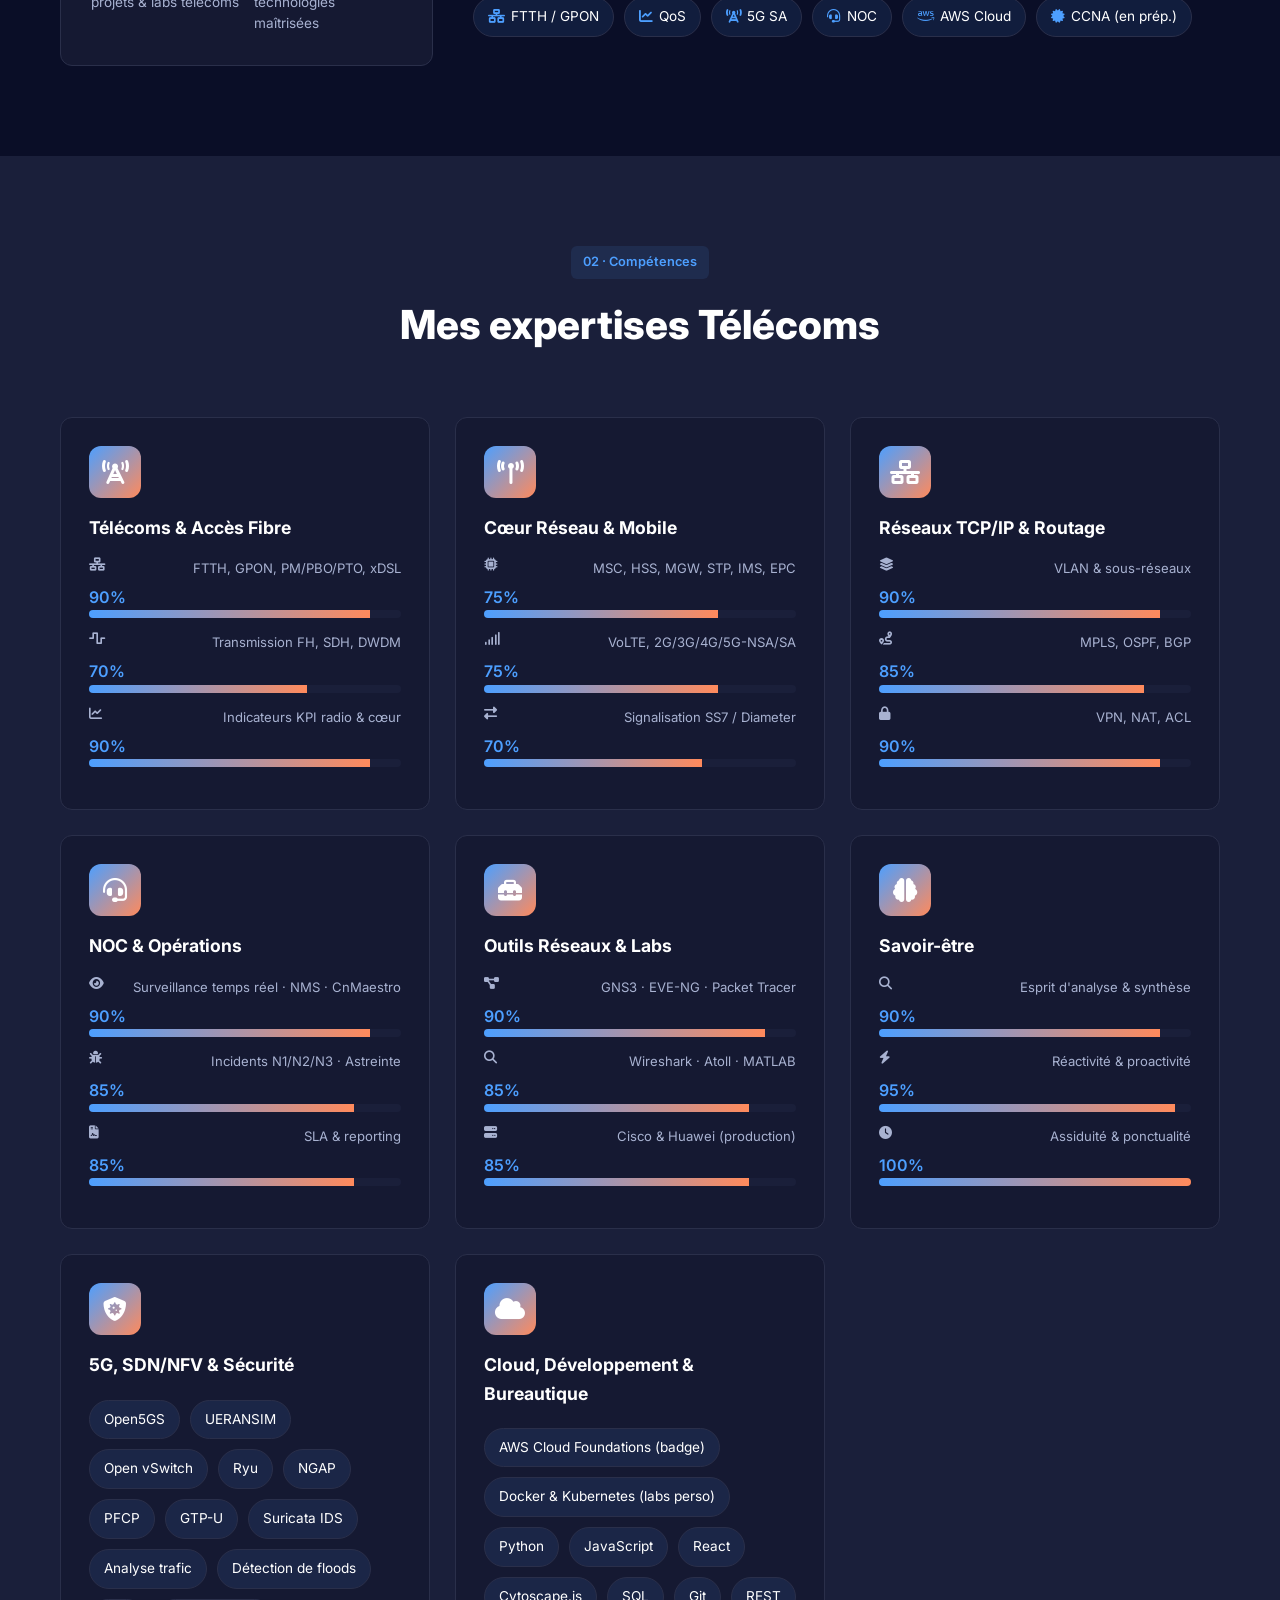
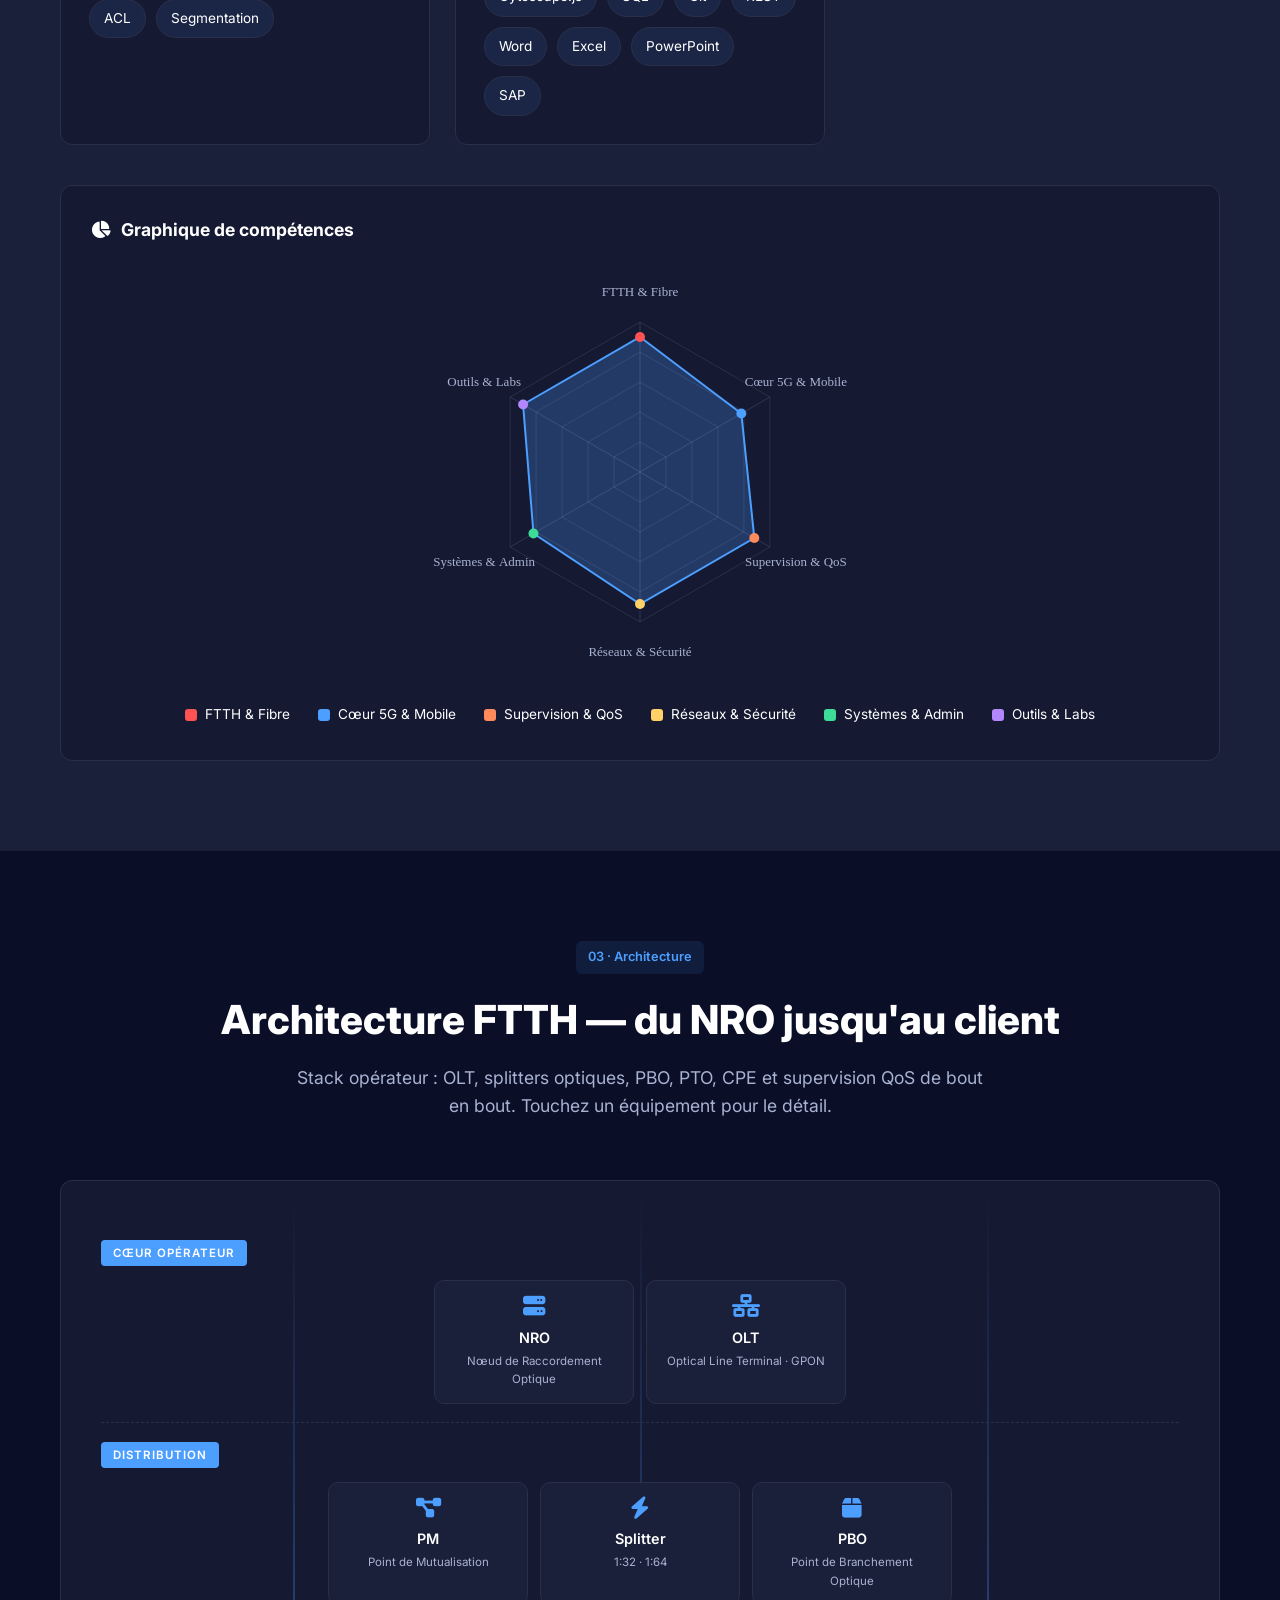
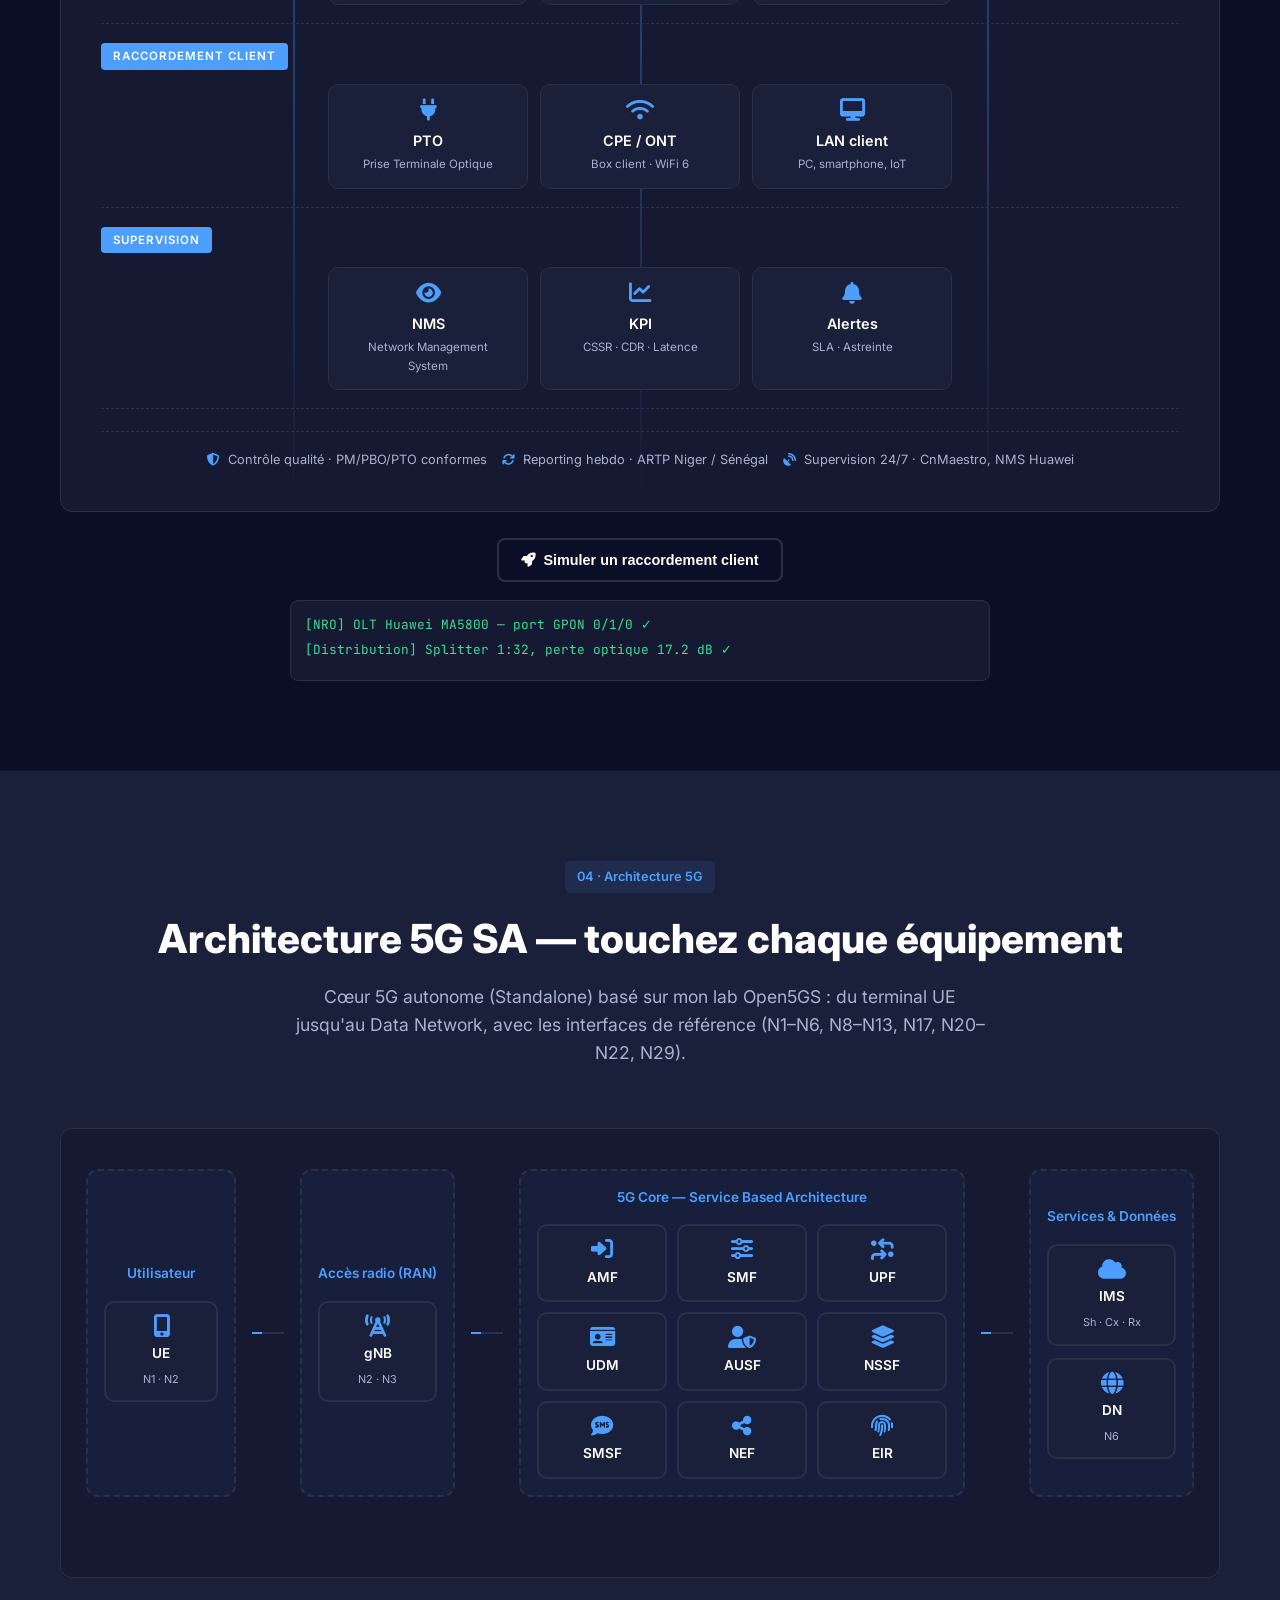
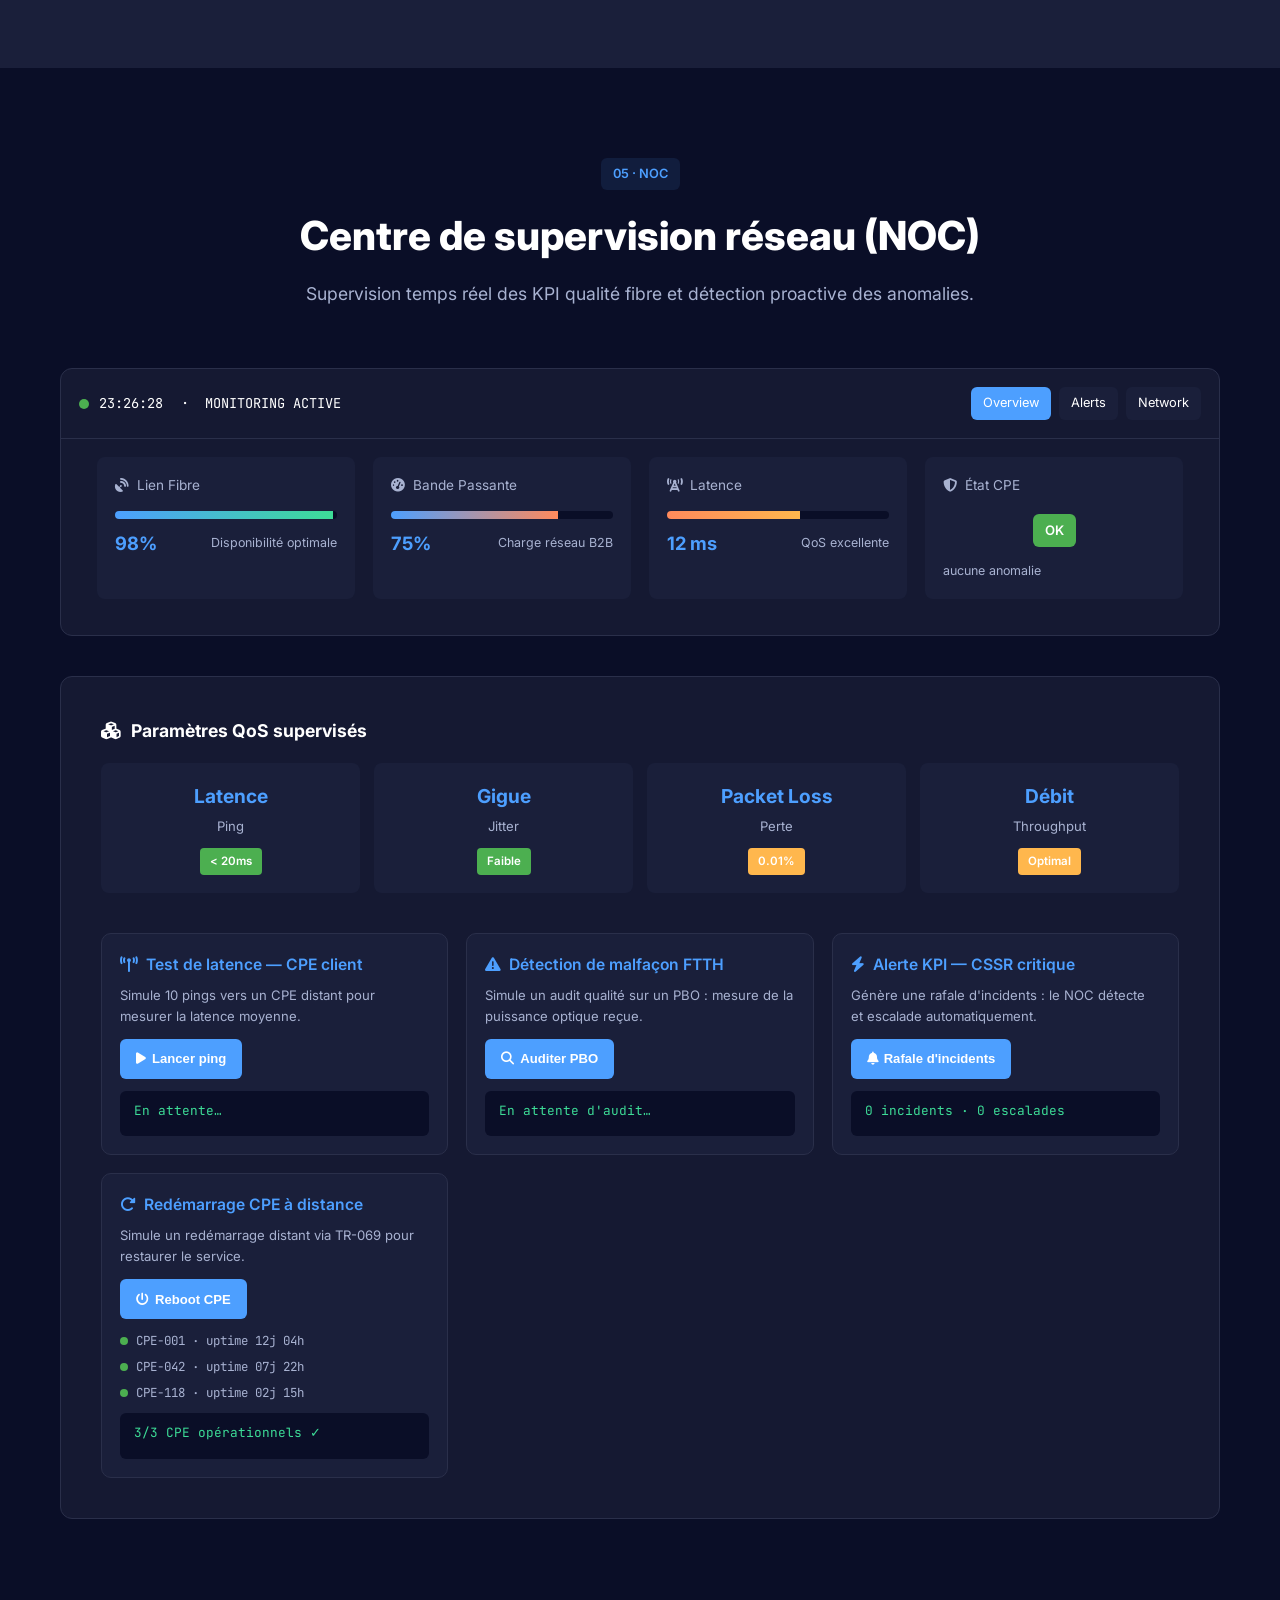
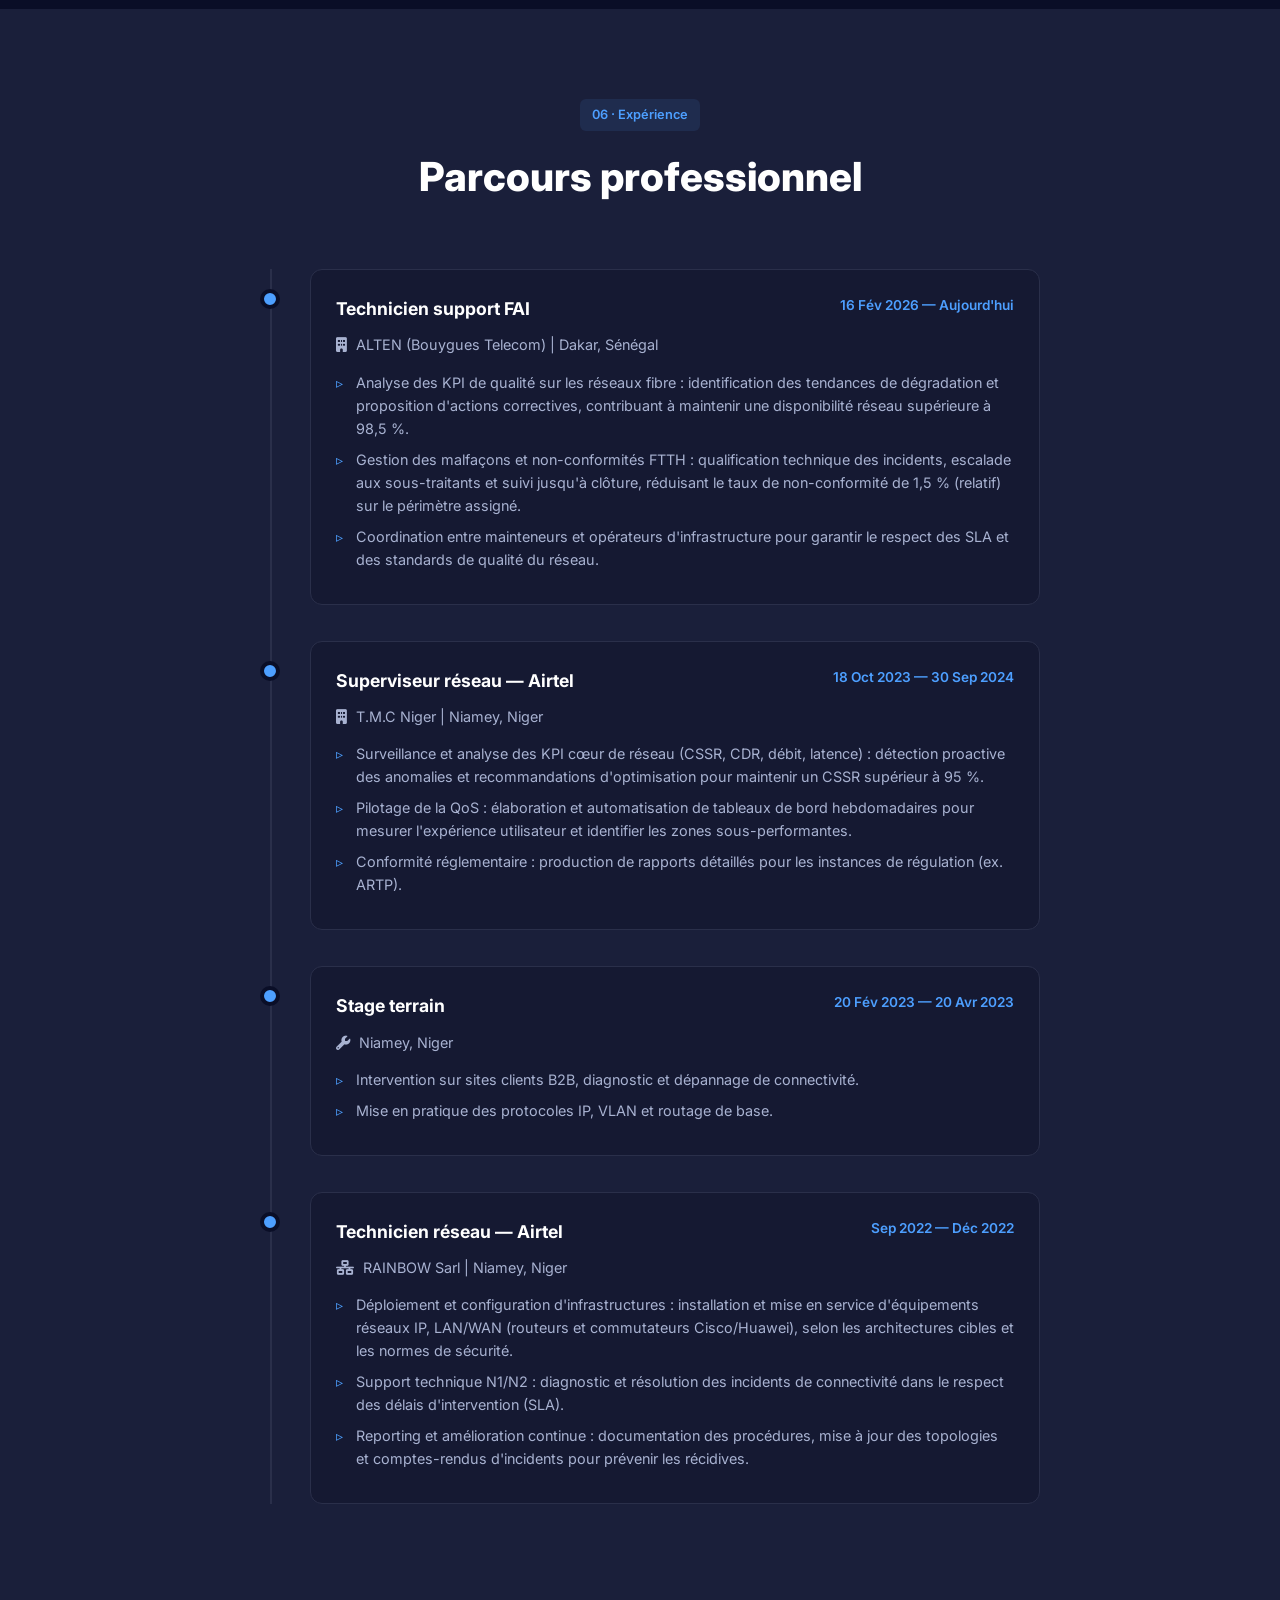
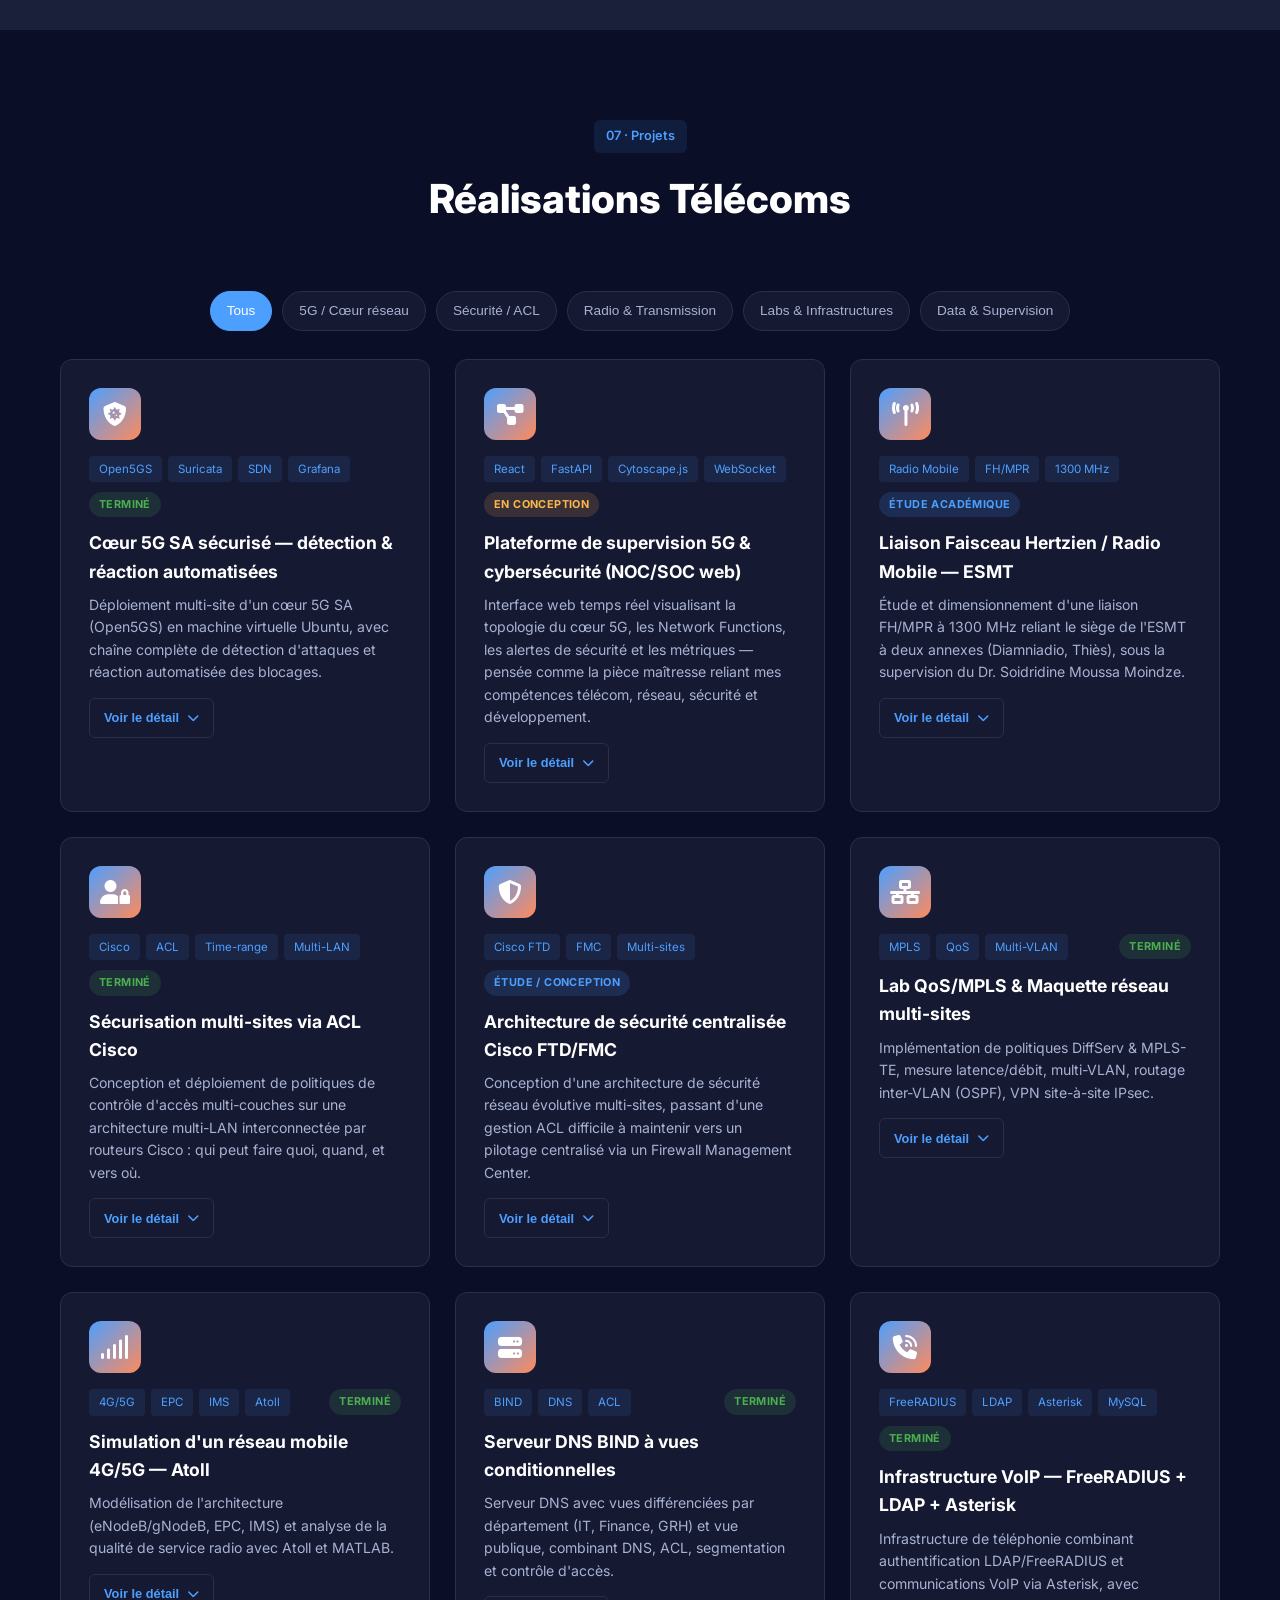
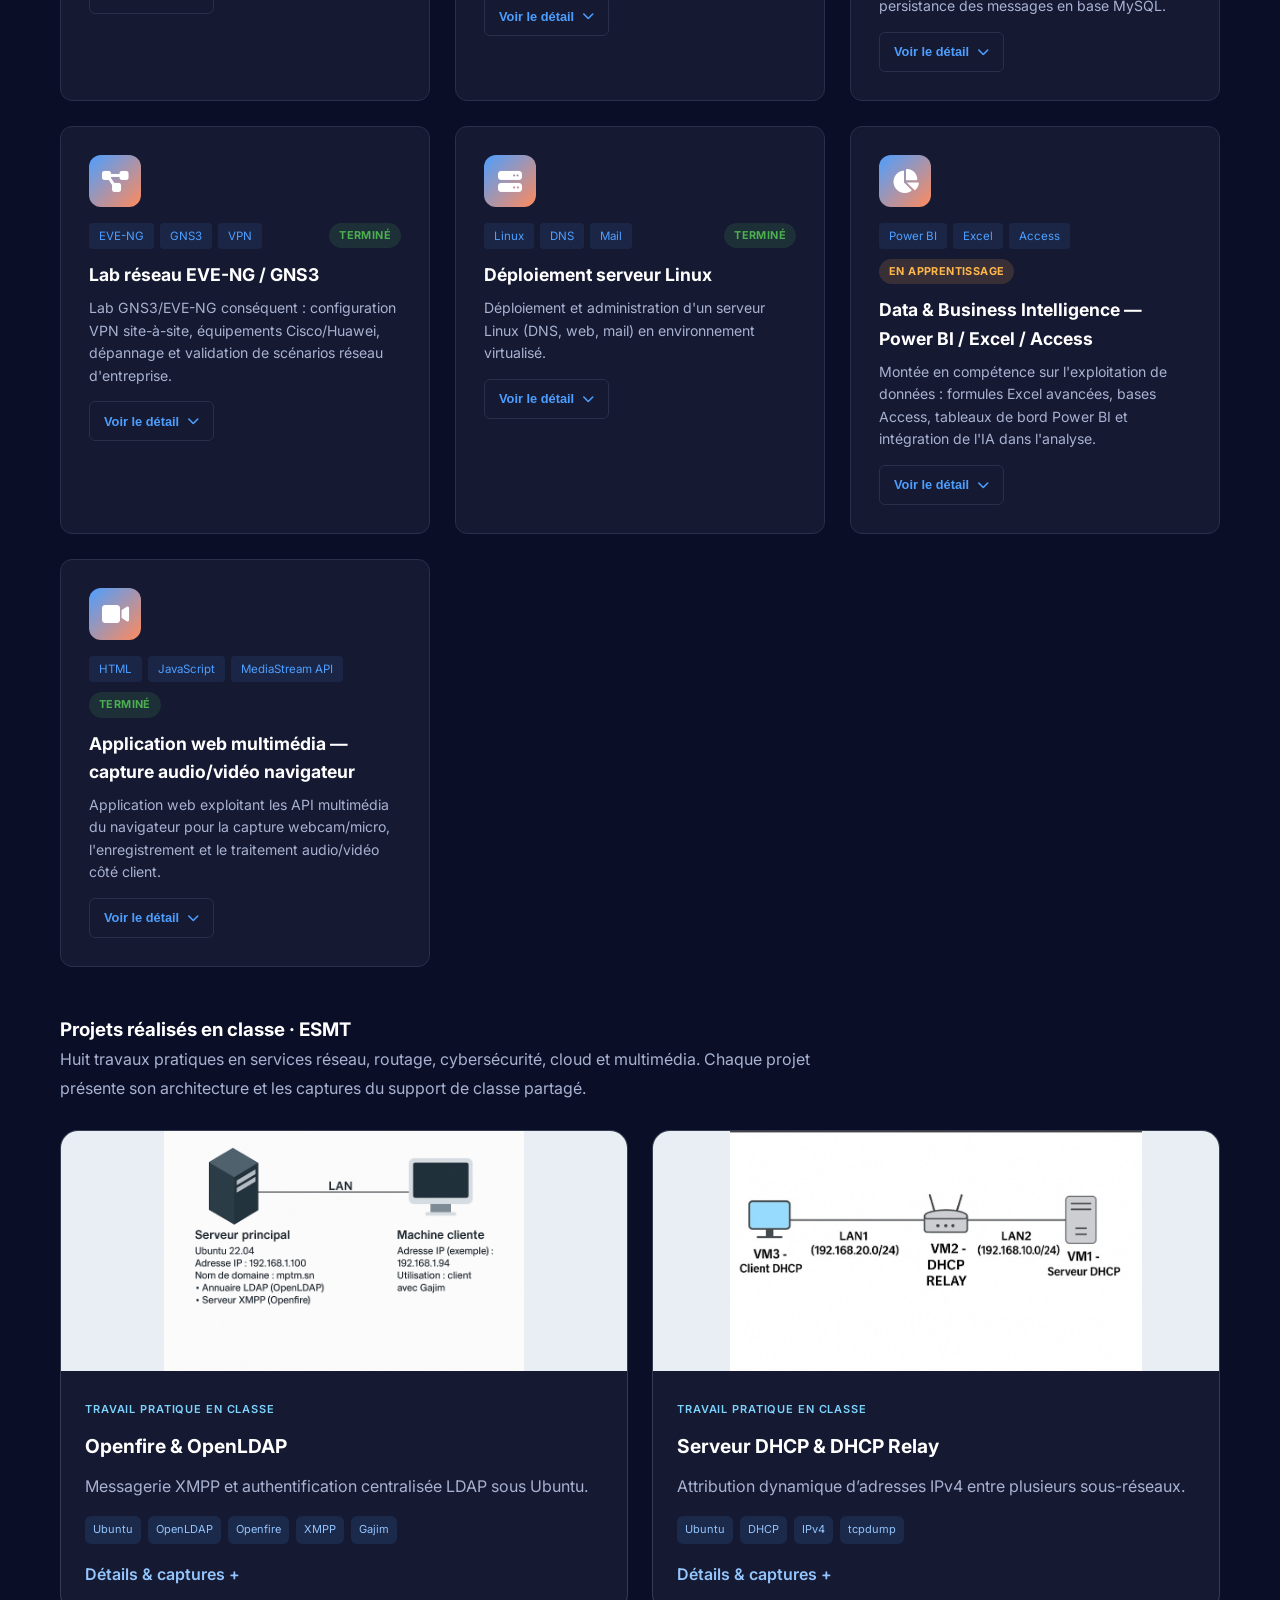
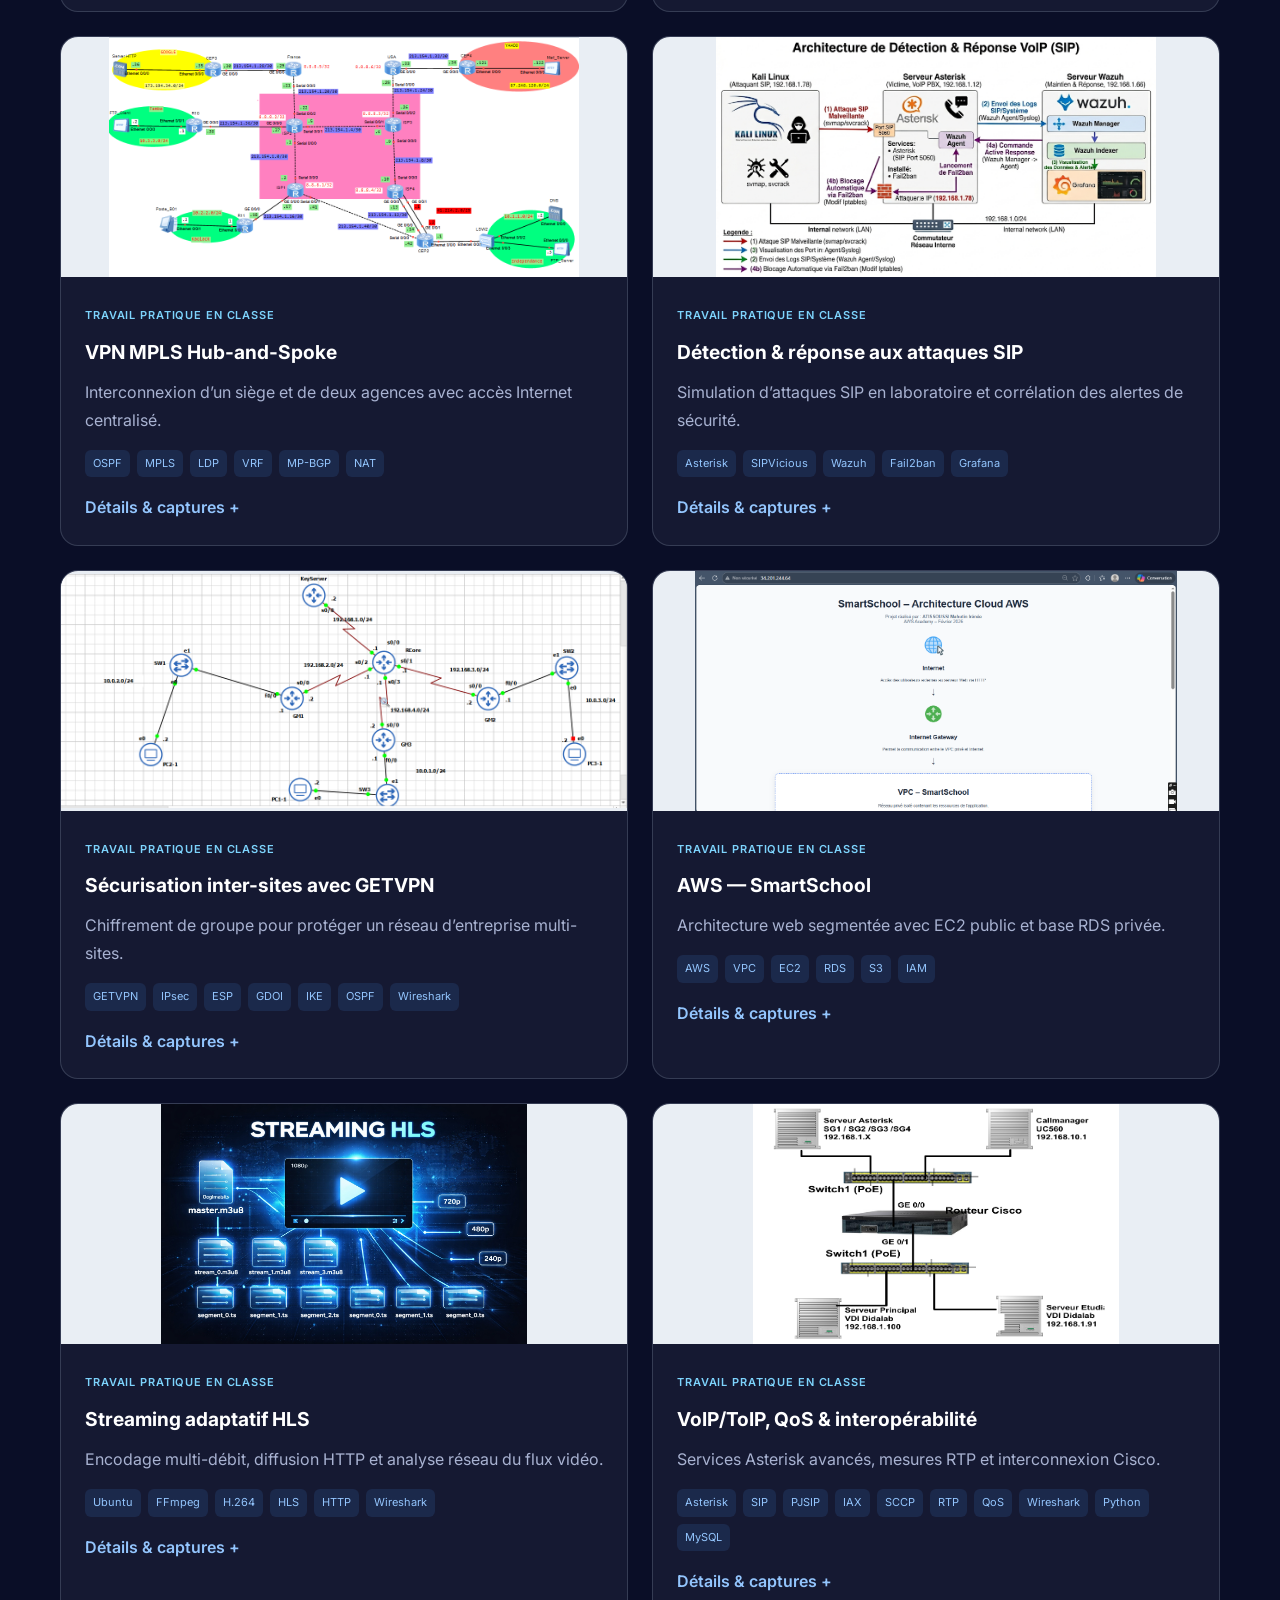
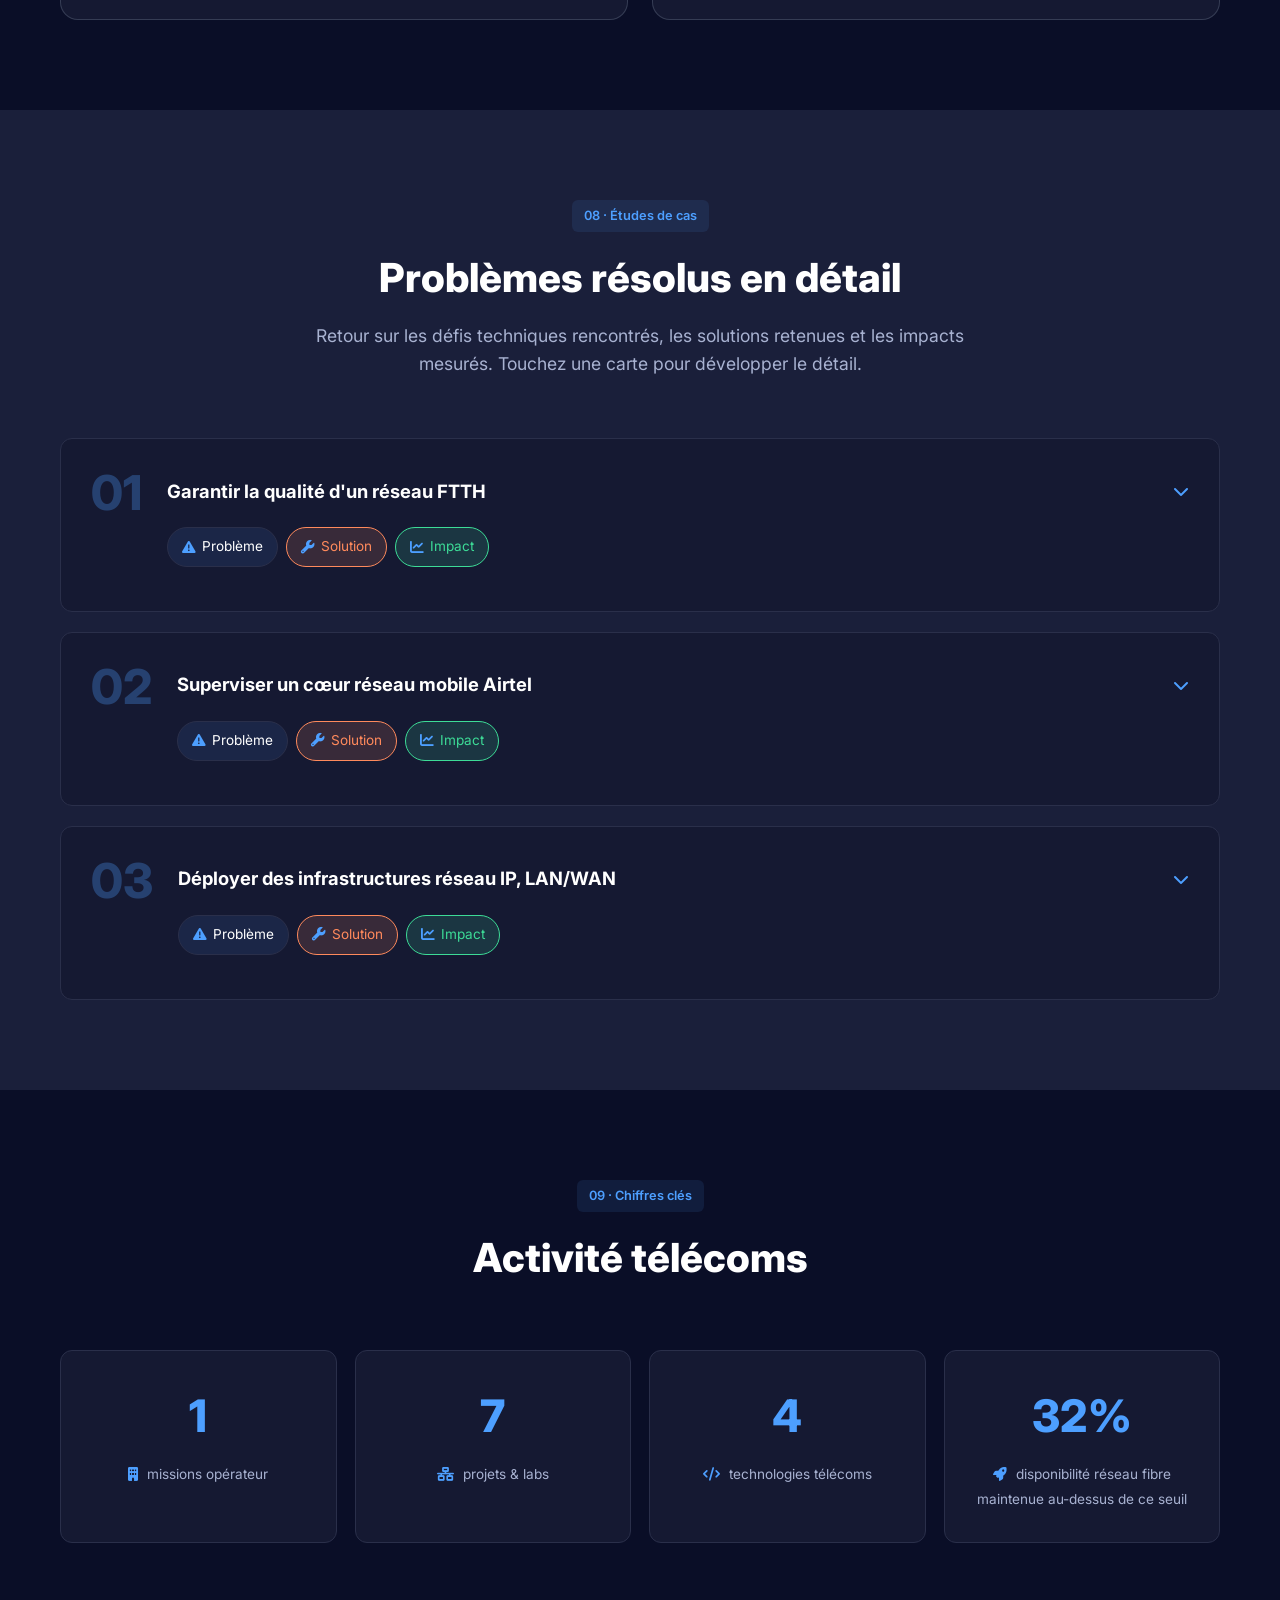
==== commit 7cd5576d: "Harmonize navigation language controls and remove class source footer" ====
--- a/index.html
+++ b/index.html
@@ -55,6 +55,19 @@
 .class-detail{padding:0 24px 24px}.class-detail figure{margin:24px 0 0}.class-detail img{width:100%;height:auto;border-radius:8px;background:white}.class-detail figcaption{font-size:12px;color:#a8b2d1;margin-top:8px}
 .class-source{font-size:12px;margin-top:20px;color:#a8b2d1}.class-source a{color:#93c5fd}
 @media(max-width:767px){.class-gallery{grid-template-columns:1fr}.class-cover{height:210px}.language-switch{gap:4px;padding:3px}.language-switch a{padding:8px}.nav__inner{gap:8px}.nav__logo-text{font-size:12px}}
+
+/* Consistent header controls across both languages. */
+.nav__inner{gap:24px}
+.language-switch{height:40px;padding:3px;gap:4px;border:1px solid var(--border,#26324a);border-radius:8px;background:var(--bg-card,#0f172a);font-family:inherit;font-size:.9rem;font-weight:600;box-sizing:border-box}
+.language-switch a{display:flex;align-items:center;justify-content:center;min-width:36px;height:32px;padding:0 9px;border-radius:6px;color:var(--text-secondary,#a8b2d1);line-height:1;transition:background .2s,color .2s}
+.language-switch a[aria-current="page"]{background:var(--primary,#4d9fff);color:#fff}
+.language-switch a:hover{background:rgba(77,159,255,.15);color:var(--text-primary,#fff)}
+.language-switch a[aria-current="page"]:hover{background:var(--primary-dark,#3187ed);color:#fff}
+.language-switch a:focus-visible{outline:2px solid var(--primary,#4d9fff);outline-offset:3px}
+.language-switch span{color:var(--text-secondary,#a8b2d1);font-weight:500}
+@media(min-width:1025px){.nav__menu{margin-left:auto}.language-switch{margin-left:0}}
+@media(max-width:1024px){.nav__inner{gap:12px}.language-switch{margin-left:auto}}
+@media(max-width:767px){.language-switch{height:38px;padding:2px;gap:3px}.language-switch a{height:32px;min-width:32px;padding:0 7px}.nav__inner{gap:10px}}
 </style><link rel="alternate" hreflang="fr" href="https://aldah-tech.github.io/"><link rel="alternate" hreflang="en" href="https://aldah-tech.github.io/en.html"></head>
 <body>
   <div class="scroll-progress" id="scrollProgress" aria-hidden="true"></div>
@@ -964,7 +977,7 @@
           </article>
         </div>
         <p class="projects__empty" id="projectsEmpty" hidden>Aucun projet ne correspond à ce filtre.</p>
-      <div class="class-labs"><h3>Projets réalisés en classe · ESMT</h3><p>Huit travaux pratiques en services réseau, routage, cybersécurité, cloud et multimédia. Chaque projet présente son architecture et les captures du support de classe partagé.</p></div><div class="class-gallery"><details class="class-project"><summary><img class="class-cover" src="assets/projects/openfire-architecture.png" alt="Architecture — Openfire & OpenLDAP" loading="lazy" width="900" height="500"><div class="class-copy"><span class="class-label">Travail pratique en classe</span><h3>Openfire & OpenLDAP</h3><p>Messagerie XMPP et authentification centralisée LDAP sous Ubuntu.</p><div class="class-tags"><span>Ubuntu</span><span>OpenLDAP</span><span>Openfire</span><span>XMPP</span><span>Gajim</span></div><span class="class-action">Détails & captures</span></div></summary><div class="class-detail"><p>Configuration réseau, annuaire OpenLDAP, comptes utilisateurs, intégration Openfire et tests avec Gajim.</p><figure><a href="assets/projects/openfire-architecture.png" target="_blank" rel="noopener"><img src="assets/projects/openfire-architecture.png" alt="Openfire & OpenLDAP — capture 1" loading="lazy"></a><figcaption>Capture du support de classe · 1 / 2</figcaption></figure><figure><a href="assets/projects/openfire-test-gajim.png" target="_blank" rel="noopener"><img src="assets/projects/openfire-test-gajim.png" alt="Openfire & OpenLDAP — capture 2" loading="lazy"></a><figcaption>Capture du support de classe · 2 / 2</figcaption></figure></div></details><details class="class-project"><summary><img class="class-cover" src="assets/projects/dhcp-architecture.jpg" alt="Architecture — Serveur DHCP & DHCP Relay" loading="lazy" width="900" height="500"><div class="class-copy"><span class="class-label">Travail pratique en classe</span><h3>Serveur DHCP & DHCP Relay</h3><p>Attribution dynamique d’adresses IPv4 entre plusieurs sous-réseaux.</p><div class="class-tags"><span>Ubuntu</span><span>DHCP</span><span>IPv4</span><span>tcpdump</span></div><span class="class-action">Détails & captures</span></div></summary><div class="class-detail"><p>Configuration du serveur et du relais DHCP, attribution des baux et analyse des échanges réseau.</p><figure><a href="assets/projects/dhcp-architecture.jpg" target="_blank" rel="noopener"><img src="assets/projects/dhcp-architecture.jpg" alt="Serveur DHCP & DHCP Relay — capture 1" loading="lazy"></a><figcaption>Capture du support de classe · 1 / 2</figcaption></figure><figure><a href="assets/projects/dhcp-validation.jpg" target="_blank" rel="noopener"><img src="assets/projects/dhcp-validation.jpg" alt="Serveur DHCP & DHCP Relay — capture 2" loading="lazy"></a><figcaption>Capture du support de classe · 2 / 2</figcaption></figure></div></details><details class="class-project"><summary><img class="class-cover" src="assets/projects/mpls-architecture.png" alt="Architecture — VPN MPLS Hub-and-Spoke" loading="lazy" width="900" height="500"><div class="class-copy"><span class="class-label">Travail pratique en classe</span><h3>VPN MPLS Hub-and-Spoke</h3><p>Interconnexion d’un siège et de deux agences avec accès Internet centralisé.</p><div class="class-tags"><span>OSPF</span><span>MPLS</span><span>LDP</span><span>VRF</span><span>MP-BGP</span><span>NAT</span></div><span class="class-action">Détails & captures</span></div></summary><div class="class-detail"><p>Backbone IP/MPLS, VPN L3 et VRF, propagation des routes MP-BGP, isolation des agences et NAT au siège.</p><figure><a href="assets/projects/mpls-architecture.png" target="_blank" rel="noopener"><img src="assets/projects/mpls-architecture.png" alt="VPN MPLS Hub-and-Spoke — capture 1" loading="lazy"></a><figcaption>Capture du support de classe · 1 / 2</figcaption></figure><figure><a href="assets/projects/mpls-routing-table.png" target="_blank" rel="noopener"><img src="assets/projects/mpls-routing-table.png" alt="VPN MPLS Hub-and-Spoke — capture 2" loading="lazy"></a><figcaption>Capture du support de classe · 2 / 2</figcaption></figure></div></details><details class="class-project"><summary><img class="class-cover" src="assets/projects/sip-architecture.png" alt="Architecture — Détection & réponse aux attaques SIP" loading="lazy" width="900" height="500"><div class="class-copy"><span class="class-label">Travail pratique en classe</span><h3>Détection & réponse aux attaques SIP</h3><p>Simulation d’attaques SIP en laboratoire et corrélation des alertes de sécurité.</p><div class="class-tags"><span>Asterisk</span><span>SIPVicious</span><span>Wazuh</span><span>Fail2ban</span><span>Grafana</span></div><span class="class-action">Détails & captures</span></div></summary><div class="class-detail"><p>Scans et essais de brute force sur Asterisk, collecte des logs avec Wazuh, blocage Fail2ban et visualisation Grafana.</p><figure><a href="assets/projects/sip-architecture.png" target="_blank" rel="noopener"><img src="assets/projects/sip-architecture.png" alt="Détection & réponse aux attaques SIP — capture 1" loading="lazy"></a><figcaption>Capture du support de classe · 1 / 2</figcaption></figure><figure><a href="assets/projects/sip-wazuh-alert.png" target="_blank" rel="noopener"><img src="assets/projects/sip-wazuh-alert.png" alt="Détection & réponse aux attaques SIP — capture 2" loading="lazy"></a><figcaption>Capture du support de classe · 2 / 2</figcaption></figure></div></details><details class="class-project"><summary><img class="class-cover" src="assets/projects/getvpn-lab.png" alt="Architecture — Sécurisation inter-sites avec GETVPN" loading="lazy" width="900" height="500"><div class="class-copy"><span class="class-label">Travail pratique en classe</span><h3>Sécurisation inter-sites avec GETVPN</h3><p>Chiffrement de groupe pour protéger un réseau d’entreprise multi-sites.</p><div class="class-tags"><span>GETVPN</span><span>IPsec</span><span>ESP</span><span>GDOI</span><span>IKE</span><span>OSPF</span><span>Wireshark</span></div><span class="class-action">Détails & captures</span></div></summary><div class="class-detail"><p>Configuration du Key Server et des Group Members, gestion des clés GDOI et validation du trafic ESP avec Wireshark.</p><figure><a href="assets/projects/getvpn-lab.png" target="_blank" rel="noopener"><img src="assets/projects/getvpn-lab.png" alt="Sécurisation inter-sites avec GETVPN — capture 1" loading="lazy"></a><figcaption>Capture du support de classe · 1 / 2</figcaption></figure><figure><a href="assets/projects/getvpn-wireshark.png" target="_blank" rel="noopener"><img src="assets/projects/getvpn-wireshark.png" alt="Sécurisation inter-sites avec GETVPN — capture 2" loading="lazy"></a><figcaption>Capture du support de classe · 2 / 2</figcaption></figure></div></details><details class="class-project"><summary><img class="class-cover" src="assets/projects/aws-architecture.png" alt="Architecture — AWS — SmartSchool" loading="lazy" width="900" height="500"><div class="class-copy"><span class="class-label">Travail pratique en classe</span><h3>AWS — SmartSchool</h3><p>Architecture web segmentée avec EC2 public et base RDS privée.</p><div class="class-tags"><span>AWS</span><span>VPC</span><span>EC2</span><span>RDS</span><span>S3</span><span>IAM</span></div><span class="class-action">Détails & captures</span></div></summary><div class="class-detail"><p>VPC, subnets public et privé, Internet Gateway, tables de routage, Security Groups, EC2, RDS, S3 et IAM dans AWS Academy.</p><figure><a href="assets/projects/aws-architecture.png" target="_blank" rel="noopener"><img src="assets/projects/aws-architecture.png" alt="AWS — SmartSchool — capture 1" loading="lazy"></a><figcaption>Capture du support de classe · 1 / 2</figcaption></figure><figure><a href="assets/projects/aws-rds.png" target="_blank" rel="noopener"><img src="assets/projects/aws-rds.png" alt="AWS — SmartSchool — capture 2" loading="lazy"></a><figcaption>Capture du support de classe · 2 / 2</figcaption></figure></div></details><details class="class-project"><summary><img class="class-cover" src="assets/projects/hls-cover.jpg" alt="Architecture — Streaming adaptatif HLS" loading="lazy" width="900" height="500"><div class="class-copy"><span class="class-label">Travail pratique en classe</span><h3>Streaming adaptatif HLS</h3><p>Encodage multi-débit, diffusion HTTP et analyse réseau du flux vidéo.</p><div class="class-tags"><span>Ubuntu</span><span>FFmpeg</span><span>H.264</span><span>HLS</span><span>HTTP</span><span>Wireshark</span></div><span class="class-action">Détails & captures</span></div></summary><div class="class-detail"><p>Encodage 1080p, 720p, 480p et 240p avec FFmpeg, manifestes .m3u8, segments .ts, lecture client et analyse Wireshark.</p><figure><a href="assets/projects/hls-cover.jpg" target="_blank" rel="noopener"><img src="assets/projects/hls-cover.jpg" alt="Streaming adaptatif HLS — capture 1" loading="lazy"></a><figcaption>Capture du support de classe · 1 / 3</figcaption></figure><figure><a href="assets/projects/hls-playback.png" target="_blank" rel="noopener"><img src="assets/projects/hls-playback.png" alt="Streaming adaptatif HLS — capture 2" loading="lazy"></a><figcaption>Capture du support de classe · 2 / 3</figcaption></figure><figure><a href="assets/projects/hls-wireshark.png" target="_blank" rel="noopener"><img src="assets/projects/hls-wireshark.png" alt="Streaming adaptatif HLS — capture 3" loading="lazy"></a><figcaption>Capture du support de classe · 3 / 3</figcaption></figure></div></details><details class="class-project"><summary><img class="class-cover" src="assets/projects/voip-toip-architecture.png" alt="Architecture — VoIP/ToIP, QoS & interopérabilité" loading="lazy" width="900" height="500"><div class="class-copy"><span class="class-label">Travail pratique en classe</span><h3>VoIP/ToIP, QoS & interopérabilité</h3><p>Services Asterisk avancés, mesures RTP et interconnexion Cisco.</p><div class="class-tags"><span>Asterisk</span><span>SIP</span><span>PJSIP</span><span>IAX</span><span>SCCP</span><span>RTP</span><span>QoS</span><span>Wireshark</span><span>Python</span><span>MySQL</span></div><span class="class-action">Détails & captures</span></div></summary><div class="class-detail"><p>Appels vidéo, Call Pickup, Hotline et CDR ; analyse de la gigue, latence, pertes et codecs ; interconnexion Asterisk et Cisco UC560.</p><figure><a href="assets/projects/voip-toip-architecture.png" target="_blank" rel="noopener"><img src="assets/projects/voip-toip-architecture.png" alt="VoIP/ToIP, QoS & interopérabilité — capture 1" loading="lazy"></a><figcaption>Capture du support de classe · 1 / 3</figcaption></figure><figure><a href="assets/projects/voip-toip-cdr-web.png" target="_blank" rel="noopener"><img src="assets/projects/voip-toip-cdr-web.png" alt="VoIP/ToIP, QoS & interopérabilité — capture 2" loading="lazy"></a><figcaption>Capture du support de classe · 2 / 3</figcaption></figure><figure><a href="assets/projects/voip-toip-call-result.jpg" target="_blank" rel="noopener"><img src="assets/projects/voip-toip-call-result.jpg" alt="VoIP/ToIP, QoS & interopérabilité — capture 3" loading="lazy"></a><figcaption>Capture du support de classe · 3 / 3</figcaption></figure></div></details></div><p class="class-source">Support de classe partagé et captures : <a href="https://mahutin20.github.io/" target="_blank" rel="noopener">mahutin20.github.io</a>.</p></div>
+      <div class="class-labs"><h3>Projets réalisés en classe · ESMT</h3><p>Huit travaux pratiques en services réseau, routage, cybersécurité, cloud et multimédia. Chaque projet présente son architecture et les captures du support de classe partagé.</p></div><div class="class-gallery"><details class="class-project"><summary><img class="class-cover" src="assets/projects/openfire-architecture.png" alt="Architecture — Openfire & OpenLDAP" loading="lazy" width="900" height="500"><div class="class-copy"><span class="class-label">Travail pratique en classe</span><h3>Openfire & OpenLDAP</h3><p>Messagerie XMPP et authentification centralisée LDAP sous Ubuntu.</p><div class="class-tags"><span>Ubuntu</span><span>OpenLDAP</span><span>Openfire</span><span>XMPP</span><span>Gajim</span></div><span class="class-action">Détails & captures</span></div></summary><div class="class-detail"><p>Configuration réseau, annuaire OpenLDAP, comptes utilisateurs, intégration Openfire et tests avec Gajim.</p><figure><a href="assets/projects/openfire-architecture.png" target="_blank" rel="noopener"><img src="assets/projects/openfire-architecture.png" alt="Openfire & OpenLDAP — capture 1" loading="lazy"></a><figcaption>Capture du support de classe · 1 / 2</figcaption></figure><figure><a href="assets/projects/openfire-test-gajim.png" target="_blank" rel="noopener"><img src="assets/projects/openfire-test-gajim.png" alt="Openfire & OpenLDAP — capture 2" loading="lazy"></a><figcaption>Capture du support de classe · 2 / 2</figcaption></figure></div></details><details class="class-project"><summary><img class="class-cover" src="assets/projects/dhcp-architecture.jpg" alt="Architecture — Serveur DHCP & DHCP Relay" loading="lazy" width="900" height="500"><div class="class-copy"><span class="class-label">Travail pratique en classe</span><h3>Serveur DHCP & DHCP Relay</h3><p>Attribution dynamique d’adresses IPv4 entre plusieurs sous-réseaux.</p><div class="class-tags"><span>Ubuntu</span><span>DHCP</span><span>IPv4</span><span>tcpdump</span></div><span class="class-action">Détails & captures</span></div></summary><div class="class-detail"><p>Configuration du serveur et du relais DHCP, attribution des baux et analyse des échanges réseau.</p><figure><a href="assets/projects/dhcp-architecture.jpg" target="_blank" rel="noopener"><img src="assets/projects/dhcp-architecture.jpg" alt="Serveur DHCP & DHCP Relay — capture 1" loading="lazy"></a><figcaption>Capture du support de classe · 1 / 2</figcaption></figure><figure><a href="assets/projects/dhcp-validation.jpg" target="_blank" rel="noopener"><img src="assets/projects/dhcp-validation.jpg" alt="Serveur DHCP & DHCP Relay — capture 2" loading="lazy"></a><figcaption>Capture du support de classe · 2 / 2</figcaption></figure></div></details><details class="class-project"><summary><img class="class-cover" src="assets/projects/mpls-architecture.png" alt="Architecture — VPN MPLS Hub-and-Spoke" loading="lazy" width="900" height="500"><div class="class-copy"><span class="class-label">Travail pratique en classe</span><h3>VPN MPLS Hub-and-Spoke</h3><p>Interconnexion d’un siège et de deux agences avec accès Internet centralisé.</p><div class="class-tags"><span>OSPF</span><span>MPLS</span><span>LDP</span><span>VRF</span><span>MP-BGP</span><span>NAT</span></div><span class="class-action">Détails & captures</span></div></summary><div class="class-detail"><p>Backbone IP/MPLS, VPN L3 et VRF, propagation des routes MP-BGP, isolation des agences et NAT au siège.</p><figure><a href="assets/projects/mpls-architecture.png" target="_blank" rel="noopener"><img src="assets/projects/mpls-architecture.png" alt="VPN MPLS Hub-and-Spoke — capture 1" loading="lazy"></a><figcaption>Capture du support de classe · 1 / 2</figcaption></figure><figure><a href="assets/projects/mpls-routing-table.png" target="_blank" rel="noopener"><img src="assets/projects/mpls-routing-table.png" alt="VPN MPLS Hub-and-Spoke — capture 2" loading="lazy"></a><figcaption>Capture du support de classe · 2 / 2</figcaption></figure></div></details><details class="class-project"><summary><img class="class-cover" src="assets/projects/sip-architecture.png" alt="Architecture — Détection & réponse aux attaques SIP" loading="lazy" width="900" height="500"><div class="class-copy"><span class="class-label">Travail pratique en classe</span><h3>Détection & réponse aux attaques SIP</h3><p>Simulation d’attaques SIP en laboratoire et corrélation des alertes de sécurité.</p><div class="class-tags"><span>Asterisk</span><span>SIPVicious</span><span>Wazuh</span><span>Fail2ban</span><span>Grafana</span></div><span class="class-action">Détails & captures</span></div></summary><div class="class-detail"><p>Scans et essais de brute force sur Asterisk, collecte des logs avec Wazuh, blocage Fail2ban et visualisation Grafana.</p><figure><a href="assets/projects/sip-architecture.png" target="_blank" rel="noopener"><img src="assets/projects/sip-architecture.png" alt="Détection & réponse aux attaques SIP — capture 1" loading="lazy"></a><figcaption>Capture du support de classe · 1 / 2</figcaption></figure><figure><a href="assets/projects/sip-wazuh-alert.png" target="_blank" rel="noopener"><img src="assets/projects/sip-wazuh-alert.png" alt="Détection & réponse aux attaques SIP — capture 2" loading="lazy"></a><figcaption>Capture du support de classe · 2 / 2</figcaption></figure></div></details><details class="class-project"><summary><img class="class-cover" src="assets/projects/getvpn-lab.png" alt="Architecture — Sécurisation inter-sites avec GETVPN" loading="lazy" width="900" height="500"><div class="class-copy"><span class="class-label">Travail pratique en classe</span><h3>Sécurisation inter-sites avec GETVPN</h3><p>Chiffrement de groupe pour protéger un réseau d’entreprise multi-sites.</p><div class="class-tags"><span>GETVPN</span><span>IPsec</span><span>ESP</span><span>GDOI</span><span>IKE</span><span>OSPF</span><span>Wireshark</span></div><span class="class-action">Détails & captures</span></div></summary><div class="class-detail"><p>Configuration du Key Server et des Group Members, gestion des clés GDOI et validation du trafic ESP avec Wireshark.</p><figure><a href="assets/projects/getvpn-lab.png" target="_blank" rel="noopener"><img src="assets/projects/getvpn-lab.png" alt="Sécurisation inter-sites avec GETVPN — capture 1" loading="lazy"></a><figcaption>Capture du support de classe · 1 / 2</figcaption></figure><figure><a href="assets/projects/getvpn-wireshark.png" target="_blank" rel="noopener"><img src="assets/projects/getvpn-wireshark.png" alt="Sécurisation inter-sites avec GETVPN — capture 2" loading="lazy"></a><figcaption>Capture du support de classe · 2 / 2</figcaption></figure></div></details><details class="class-project"><summary><img class="class-cover" src="assets/projects/aws-architecture.png" alt="Architecture — AWS — SmartSchool" loading="lazy" width="900" height="500"><div class="class-copy"><span class="class-label">Travail pratique en classe</span><h3>AWS — SmartSchool</h3><p>Architecture web segmentée avec EC2 public et base RDS privée.</p><div class="class-tags"><span>AWS</span><span>VPC</span><span>EC2</span><span>RDS</span><span>S3</span><span>IAM</span></div><span class="class-action">Détails & captures</span></div></summary><div class="class-detail"><p>VPC, subnets public et privé, Internet Gateway, tables de routage, Security Groups, EC2, RDS, S3 et IAM dans AWS Academy.</p><figure><a href="assets/projects/aws-architecture.png" target="_blank" rel="noopener"><img src="assets/projects/aws-architecture.png" alt="AWS — SmartSchool — capture 1" loading="lazy"></a><figcaption>Capture du support de classe · 1 / 2</figcaption></figure><figure><a href="assets/projects/aws-rds.png" target="_blank" rel="noopener"><img src="assets/projects/aws-rds.png" alt="AWS — SmartSchool — capture 2" loading="lazy"></a><figcaption>Capture du support de classe · 2 / 2</figcaption></figure></div></details><details class="class-project"><summary><img class="class-cover" src="assets/projects/hls-cover.jpg" alt="Architecture — Streaming adaptatif HLS" loading="lazy" width="900" height="500"><div class="class-copy"><span class="class-label">Travail pratique en classe</span><h3>Streaming adaptatif HLS</h3><p>Encodage multi-débit, diffusion HTTP et analyse réseau du flux vidéo.</p><div class="class-tags"><span>Ubuntu</span><span>FFmpeg</span><span>H.264</span><span>HLS</span><span>HTTP</span><span>Wireshark</span></div><span class="class-action">Détails & captures</span></div></summary><div class="class-detail"><p>Encodage 1080p, 720p, 480p et 240p avec FFmpeg, manifestes .m3u8, segments .ts, lecture client et analyse Wireshark.</p><figure><a href="assets/projects/hls-cover.jpg" target="_blank" rel="noopener"><img src="assets/projects/hls-cover.jpg" alt="Streaming adaptatif HLS — capture 1" loading="lazy"></a><figcaption>Capture du support de classe · 1 / 3</figcaption></figure><figure><a href="assets/projects/hls-playback.png" target="_blank" rel="noopener"><img src="assets/projects/hls-playback.png" alt="Streaming adaptatif HLS — capture 2" loading="lazy"></a><figcaption>Capture du support de classe · 2 / 3</figcaption></figure><figure><a href="assets/projects/hls-wireshark.png" target="_blank" rel="noopener"><img src="assets/projects/hls-wireshark.png" alt="Streaming adaptatif HLS — capture 3" loading="lazy"></a><figcaption>Capture du support de classe · 3 / 3</figcaption></figure></div></details><details class="class-project"><summary><img class="class-cover" src="assets/projects/voip-toip-architecture.png" alt="Architecture — VoIP/ToIP, QoS & interopérabilité" loading="lazy" width="900" height="500"><div class="class-copy"><span class="class-label">Travail pratique en classe</span><h3>VoIP/ToIP, QoS & interopérabilité</h3><p>Services Asterisk avancés, mesures RTP et interconnexion Cisco.</p><div class="class-tags"><span>Asterisk</span><span>SIP</span><span>PJSIP</span><span>IAX</span><span>SCCP</span><span>RTP</span><span>QoS</span><span>Wireshark</span><span>Python</span><span>MySQL</span></div><span class="class-action">Détails & captures</span></div></summary><div class="class-detail"><p>Appels vidéo, Call Pickup, Hotline et CDR ; analyse de la gigue, latence, pertes et codecs ; interconnexion Asterisk et Cisco UC560.</p><figure><a href="assets/projects/voip-toip-architecture.png" target="_blank" rel="noopener"><img src="assets/projects/voip-toip-architecture.png" alt="VoIP/ToIP, QoS & interopérabilité — capture 1" loading="lazy"></a><figcaption>Capture du support de classe · 1 / 3</figcaption></figure><figure><a href="assets/projects/voip-toip-cdr-web.png" target="_blank" rel="noopener"><img src="assets/projects/voip-toip-cdr-web.png" alt="VoIP/ToIP, QoS & interopérabilité — capture 2" loading="lazy"></a><figcaption>Capture du support de classe · 2 / 3</figcaption></figure><figure><a href="assets/projects/voip-toip-call-result.jpg" target="_blank" rel="noopener"><img src="assets/projects/voip-toip-call-result.jpg" alt="VoIP/ToIP, QoS & interopérabilité — capture 3" loading="lazy"></a><figcaption>Capture du support de classe · 3 / 3</figcaption></figure></div></details></div></div>
     </section>
 
     <!-- 08 ÉTUDES DE CAS -->
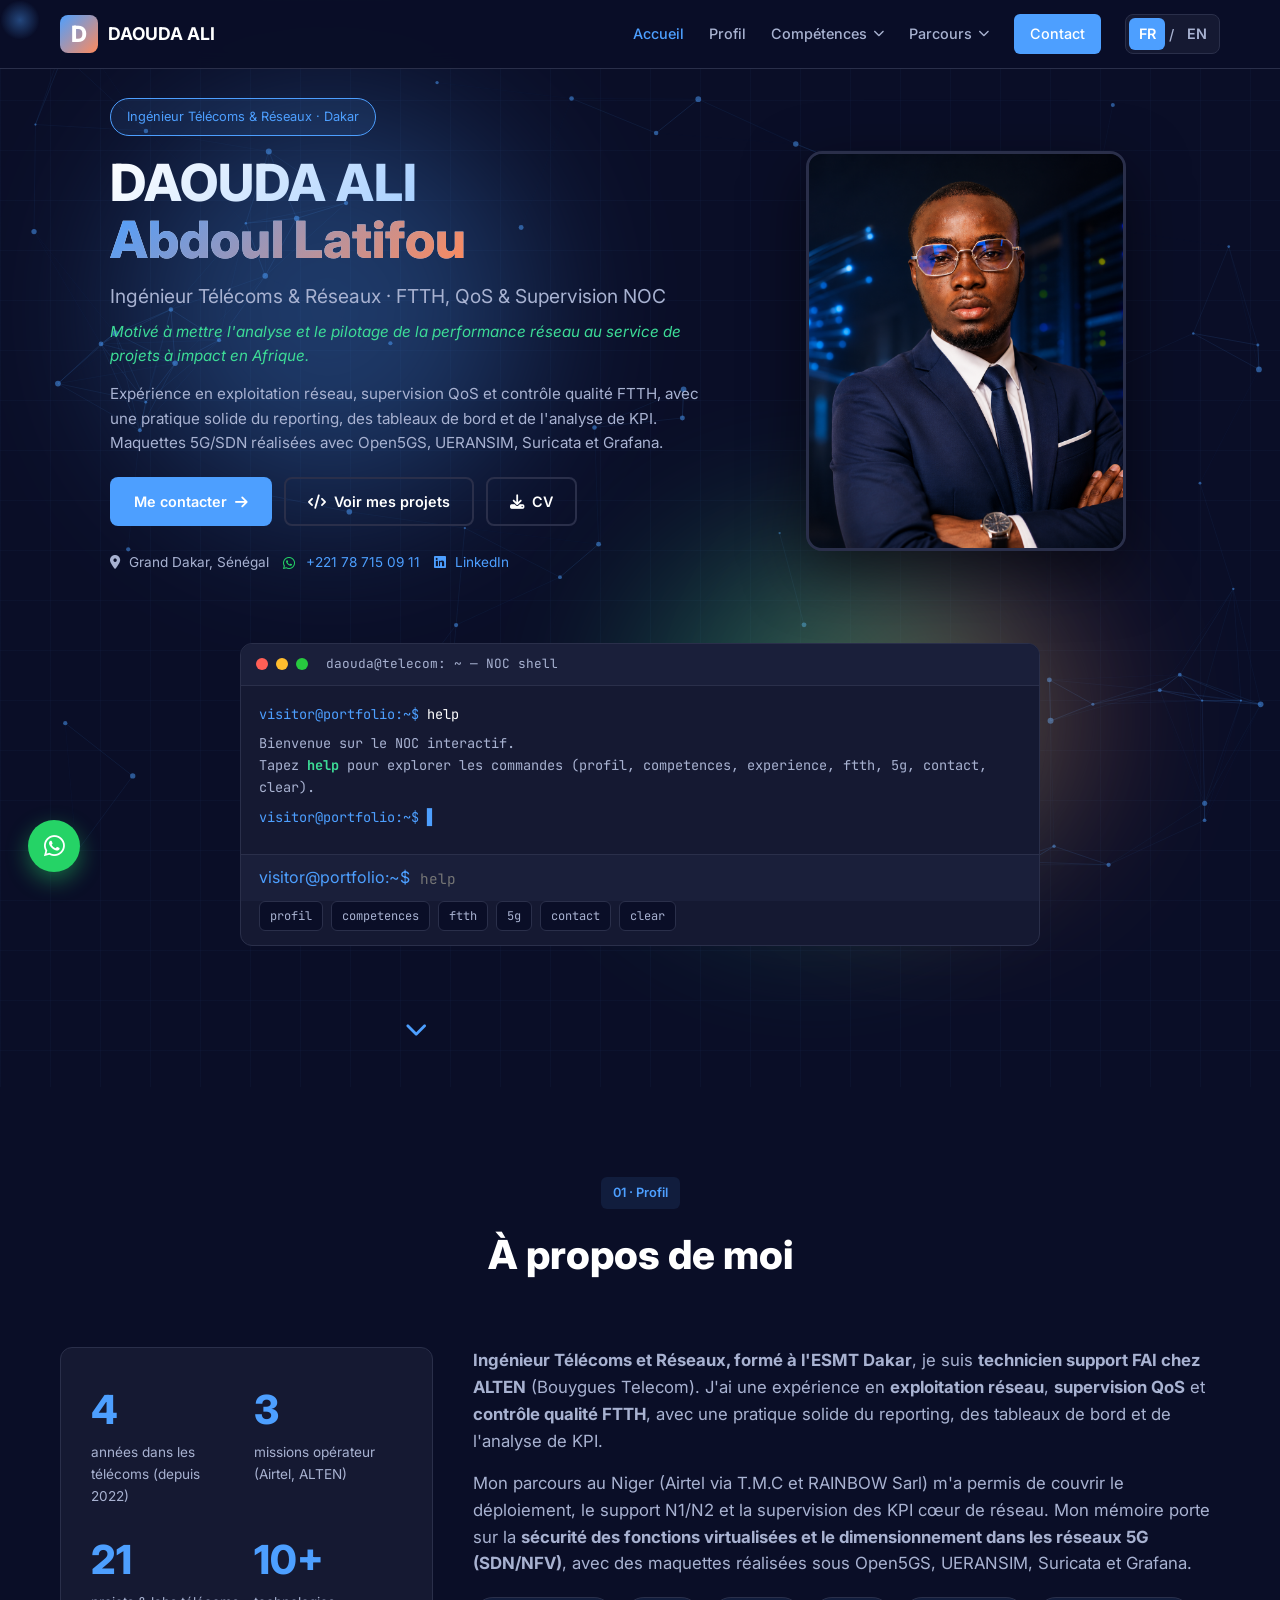
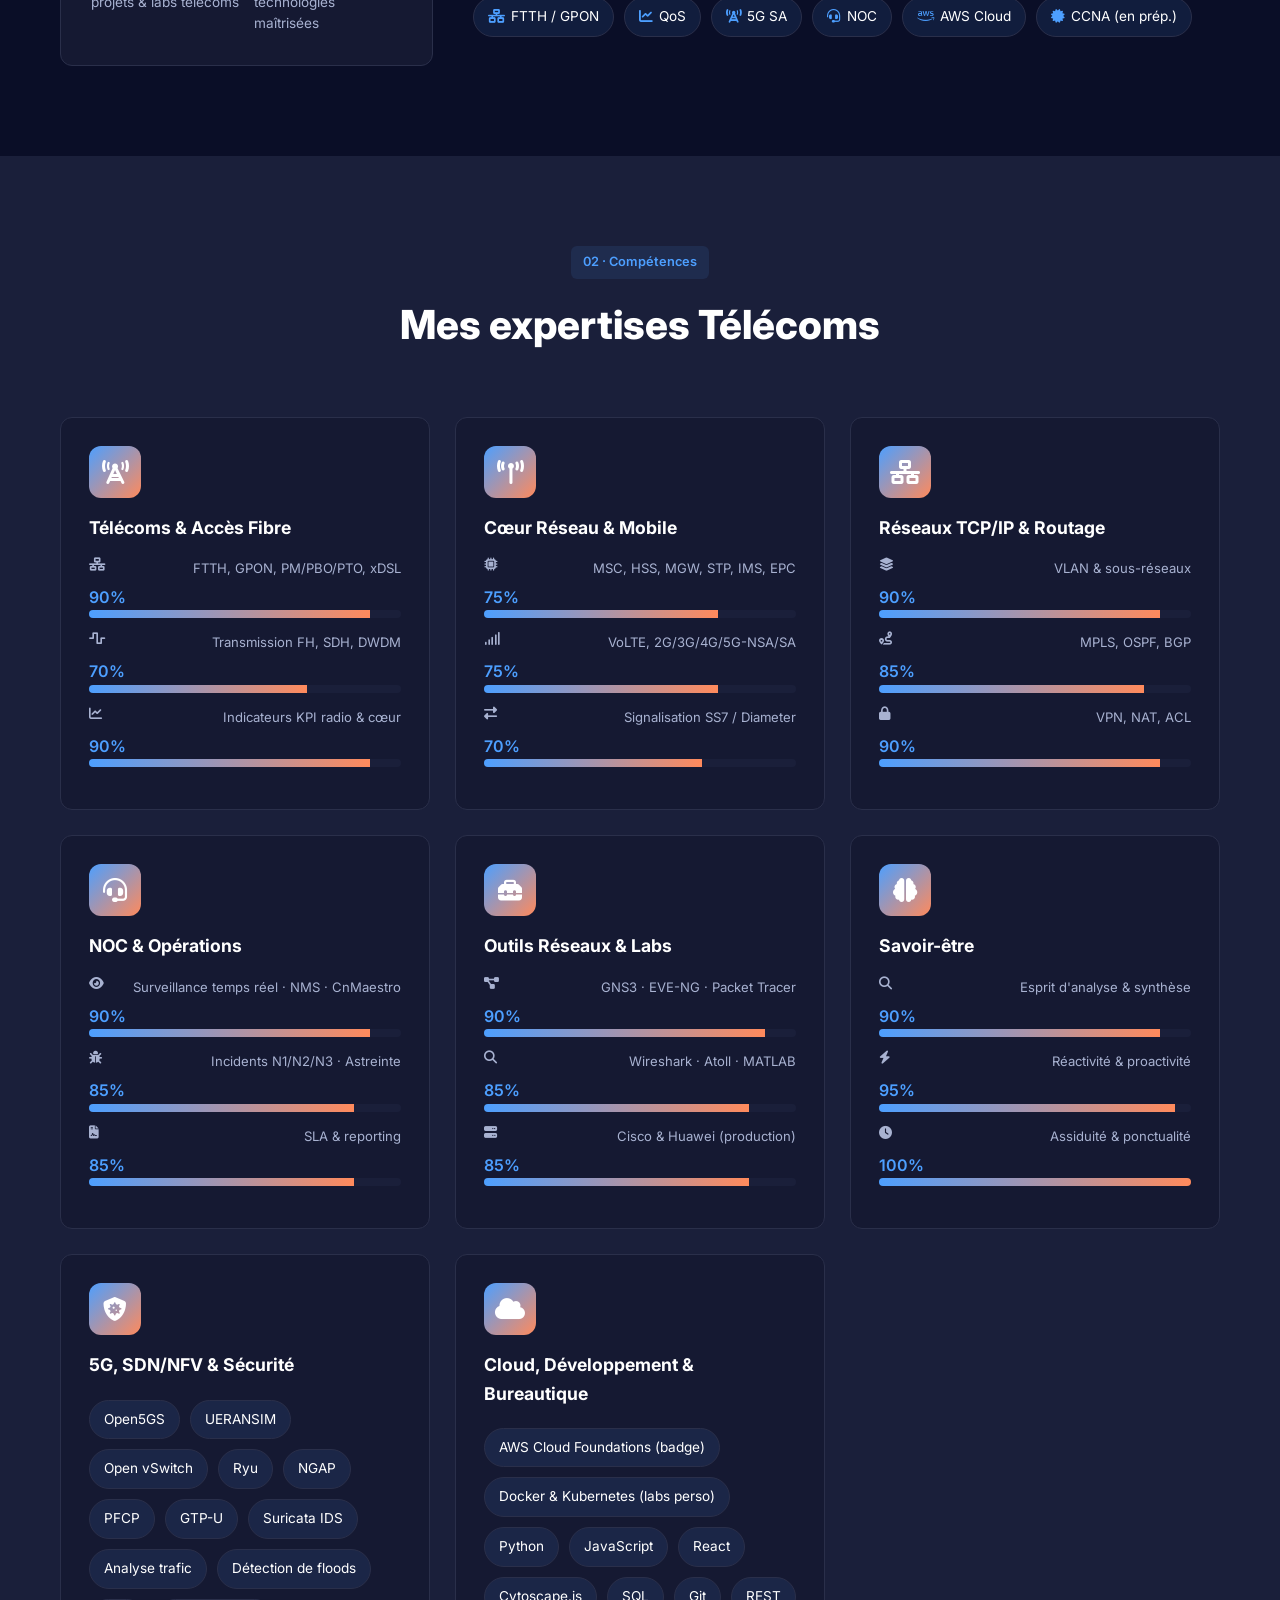
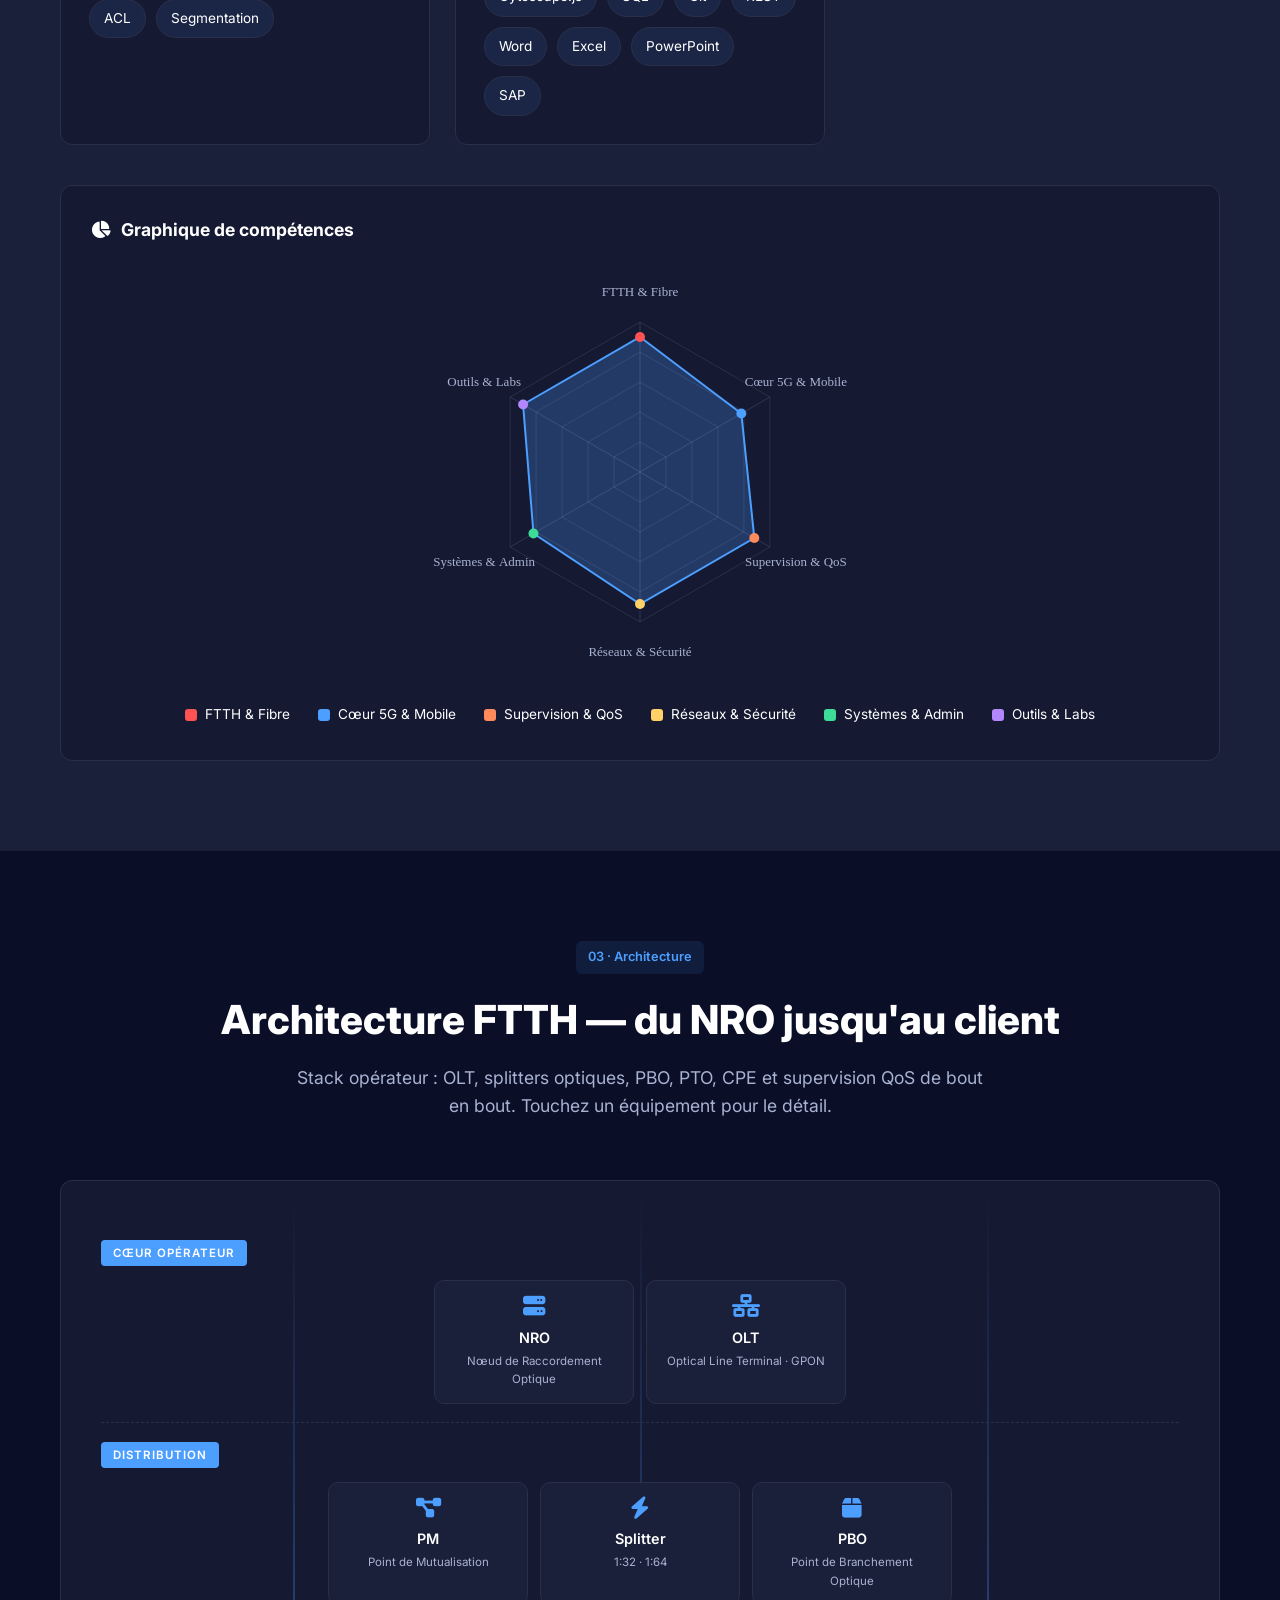
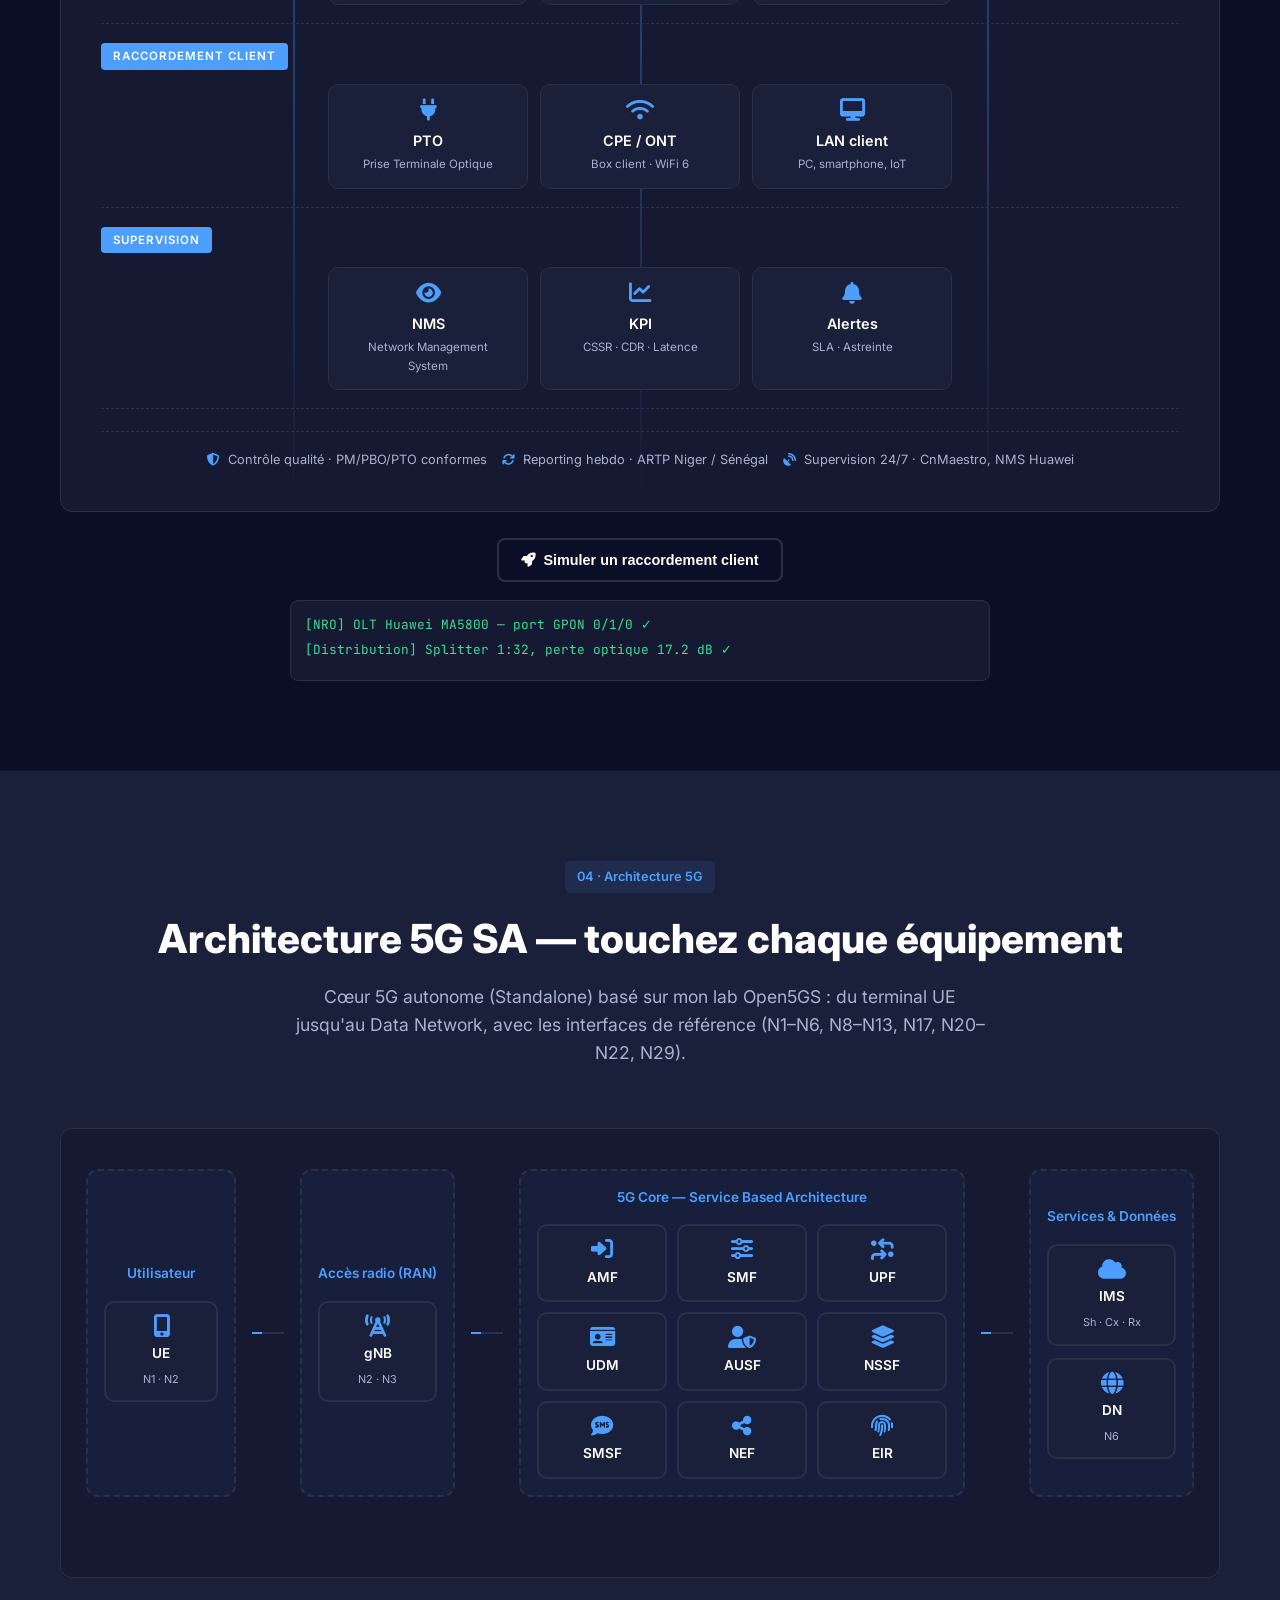
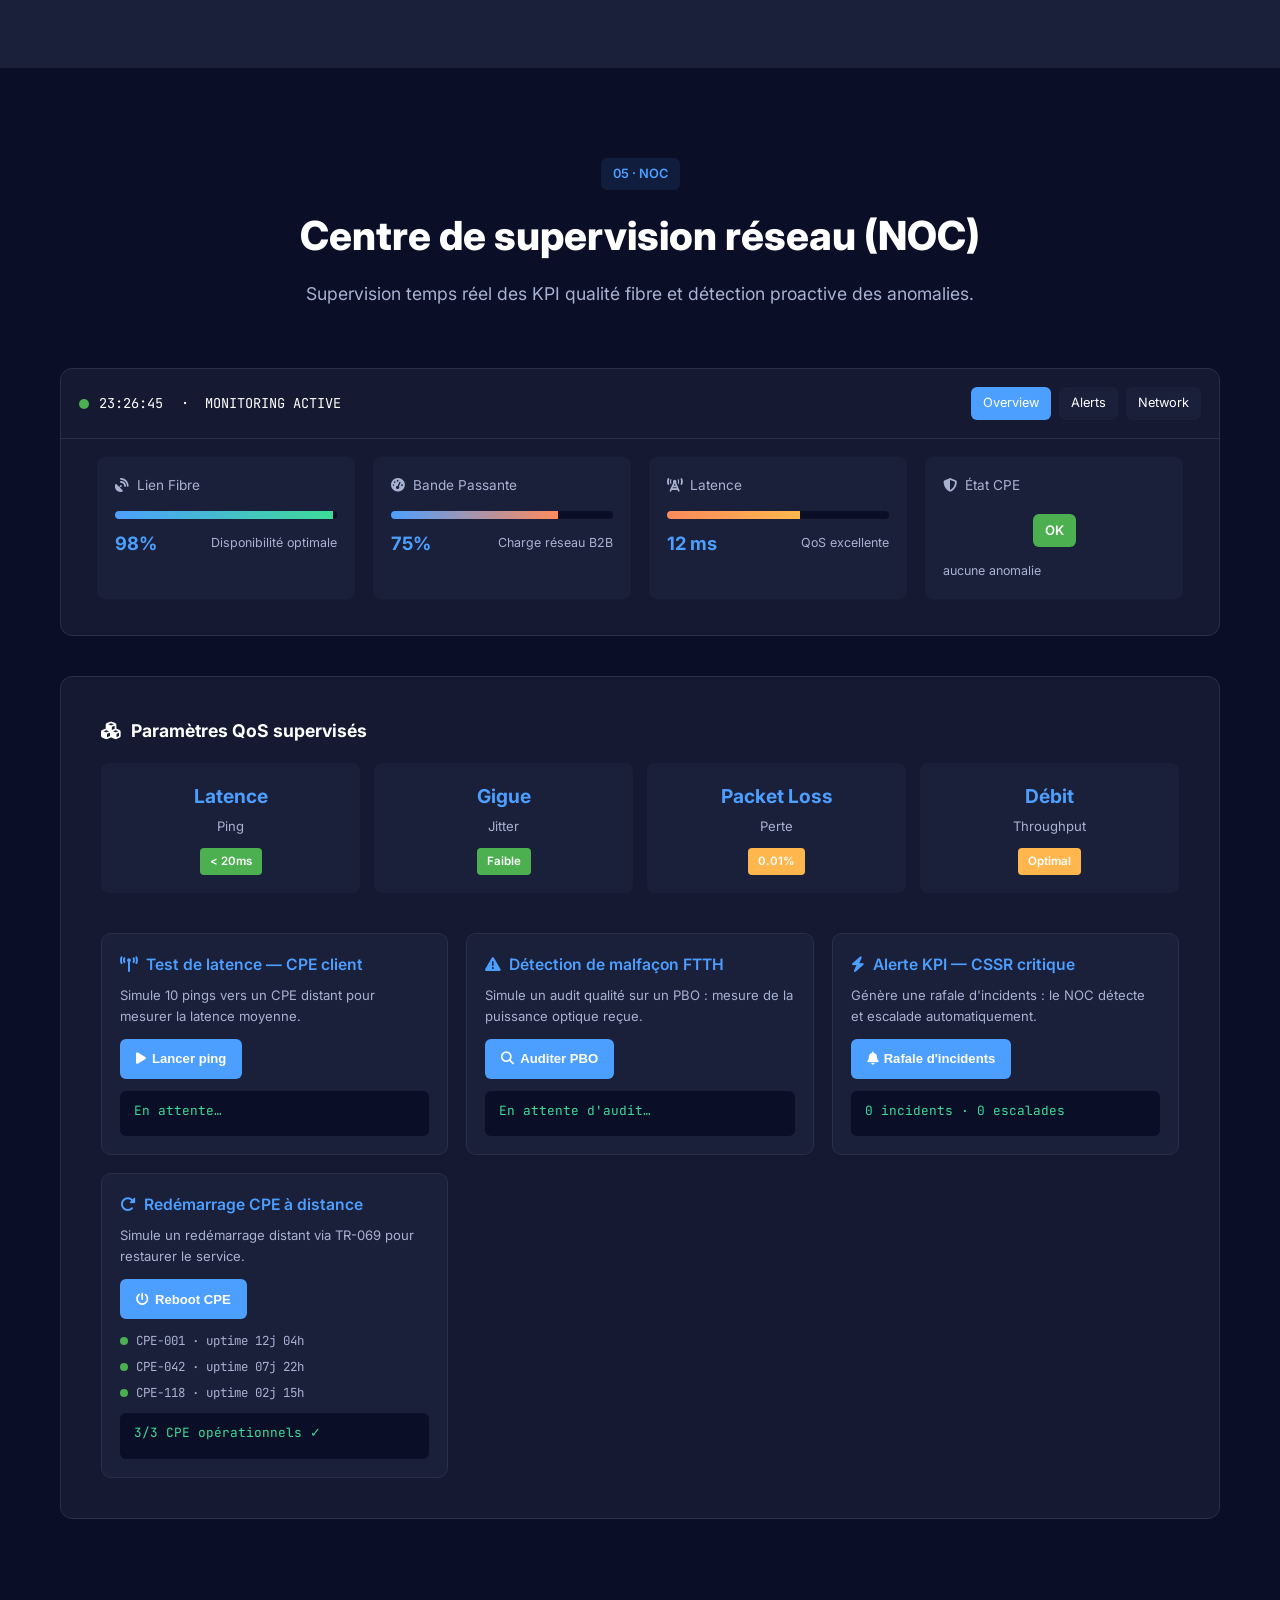
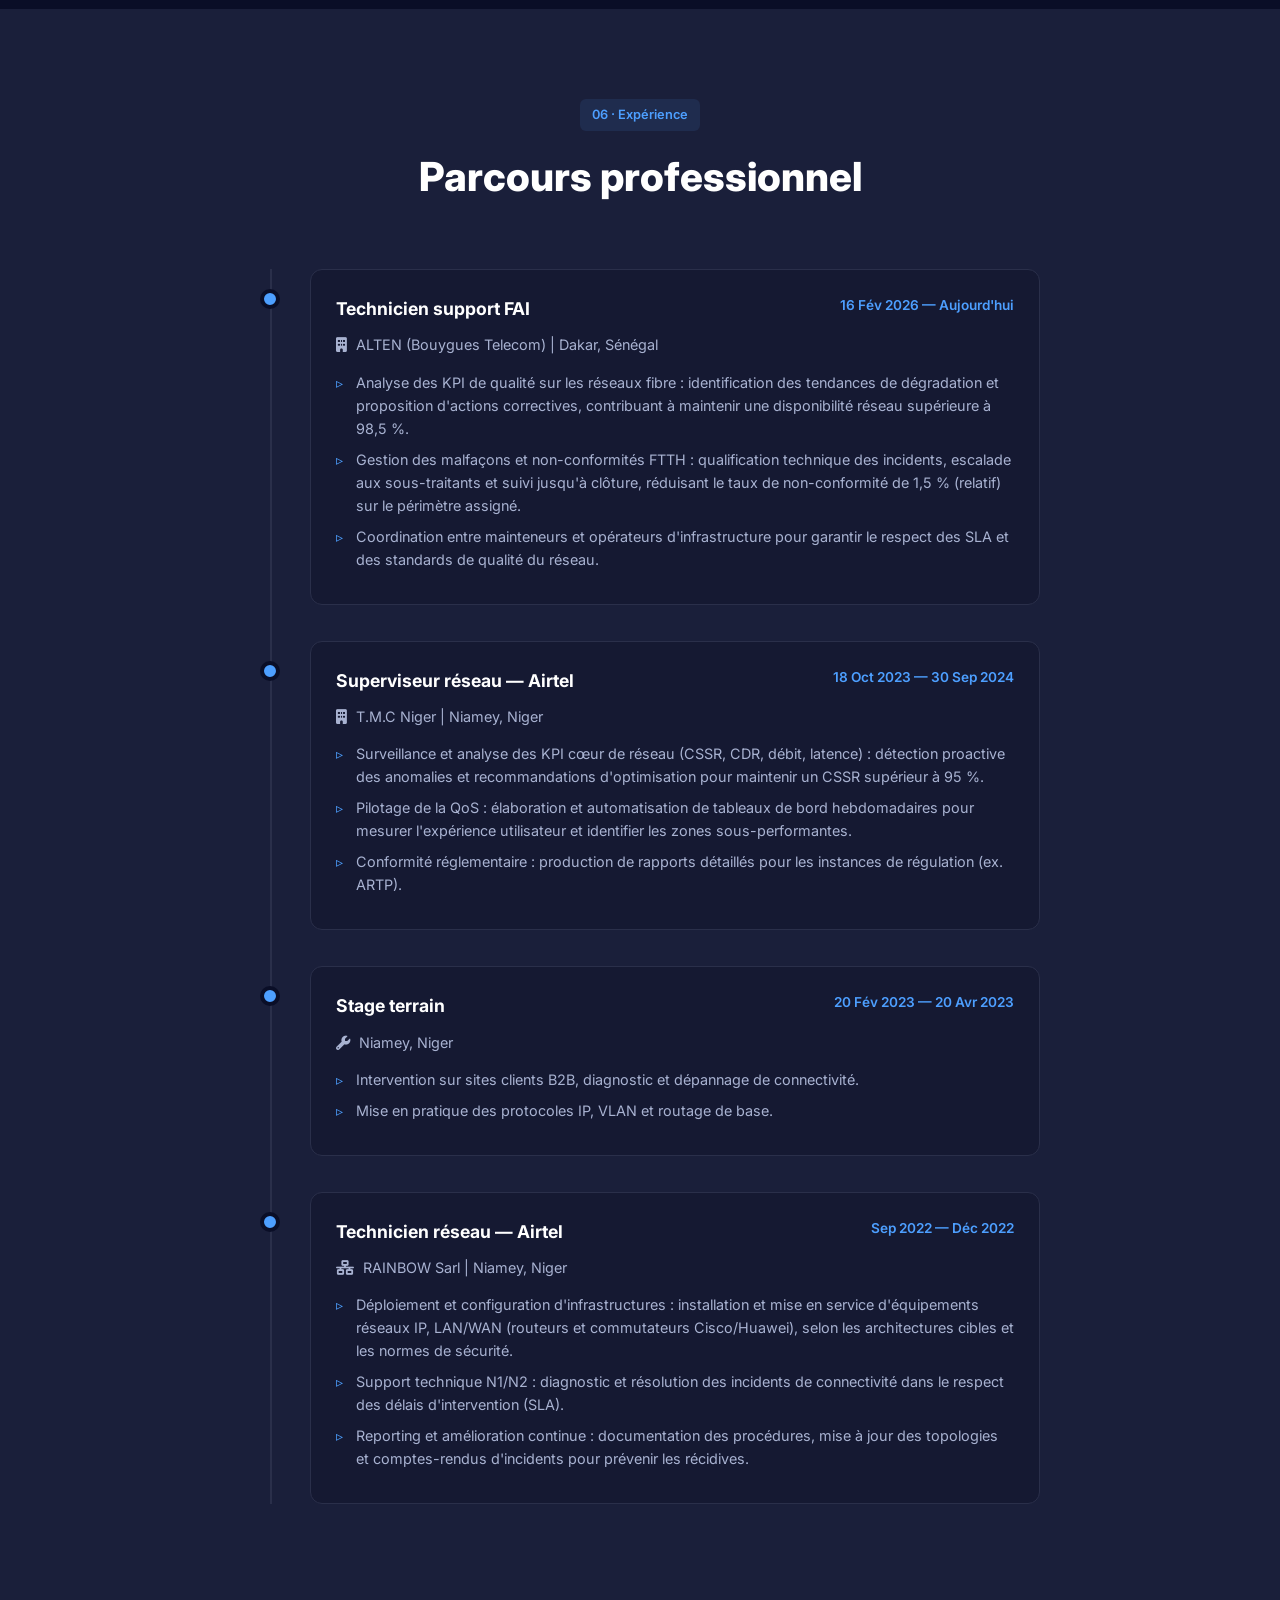
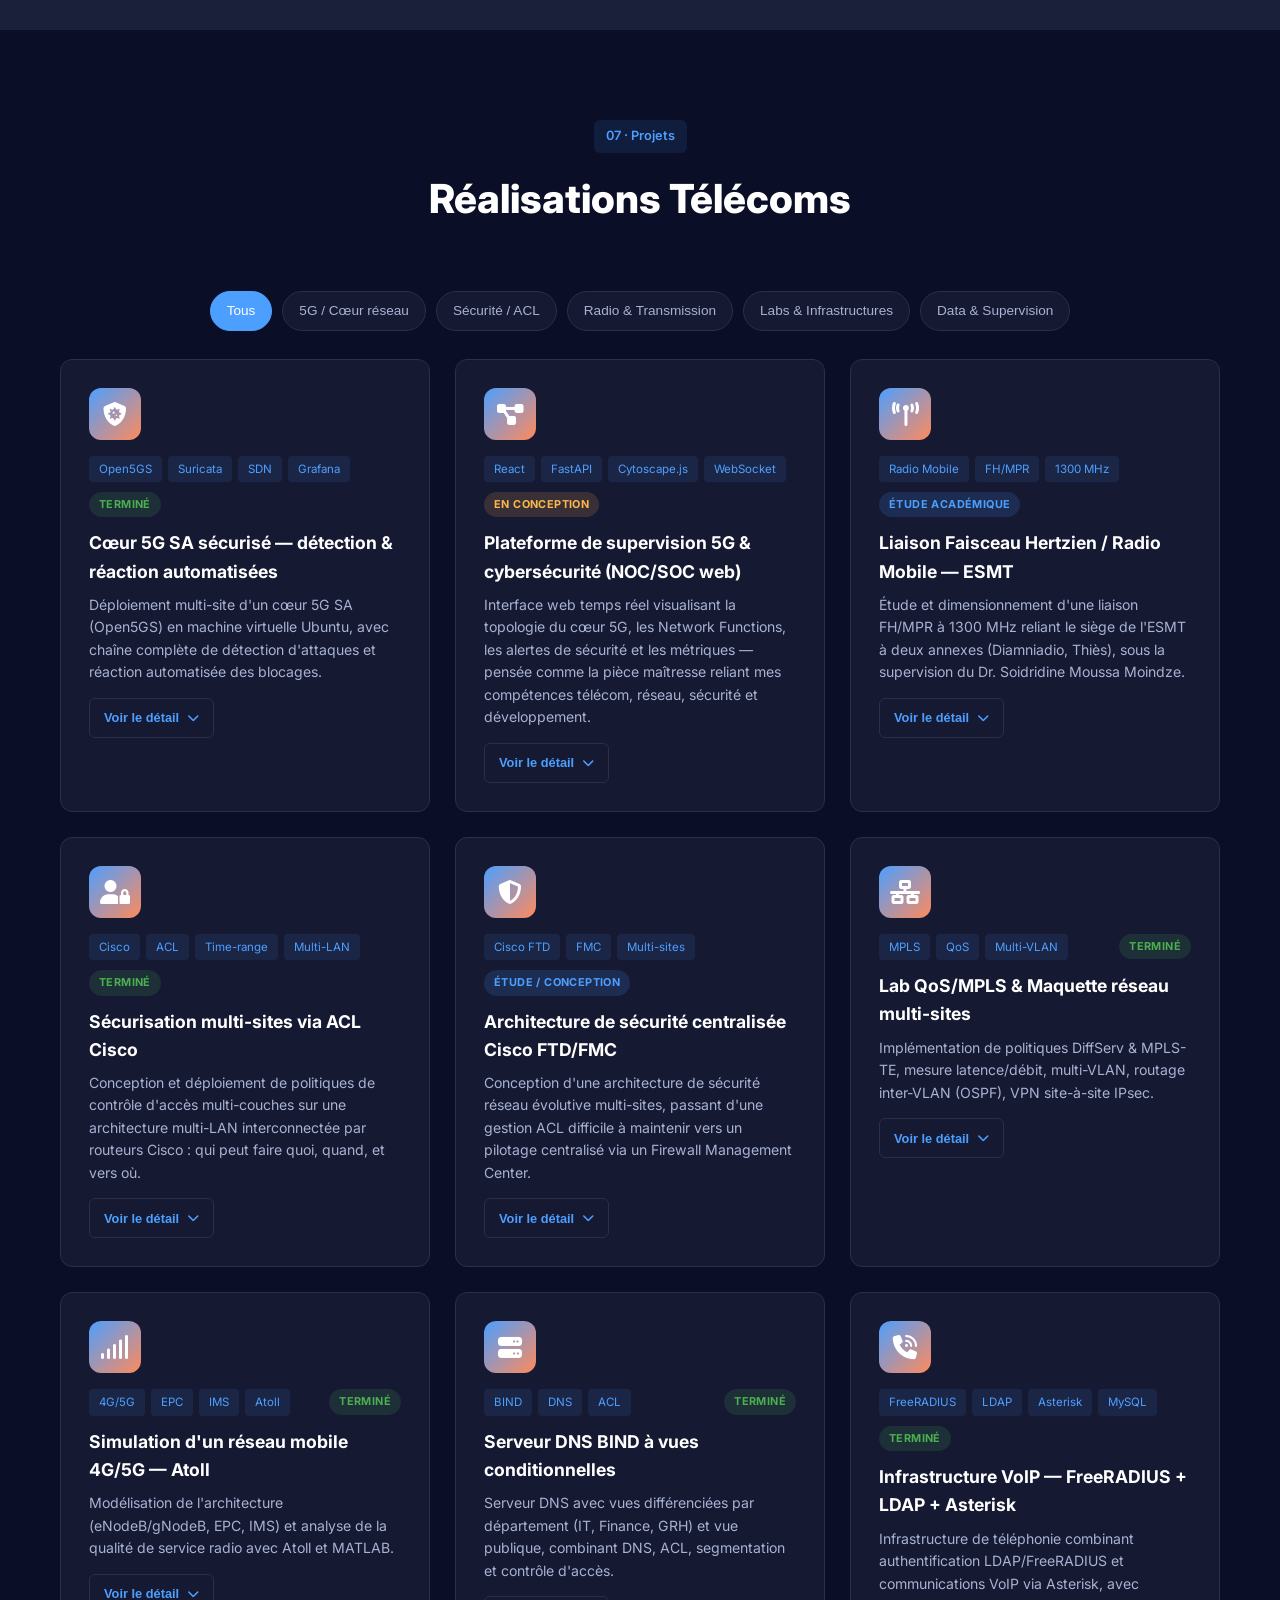
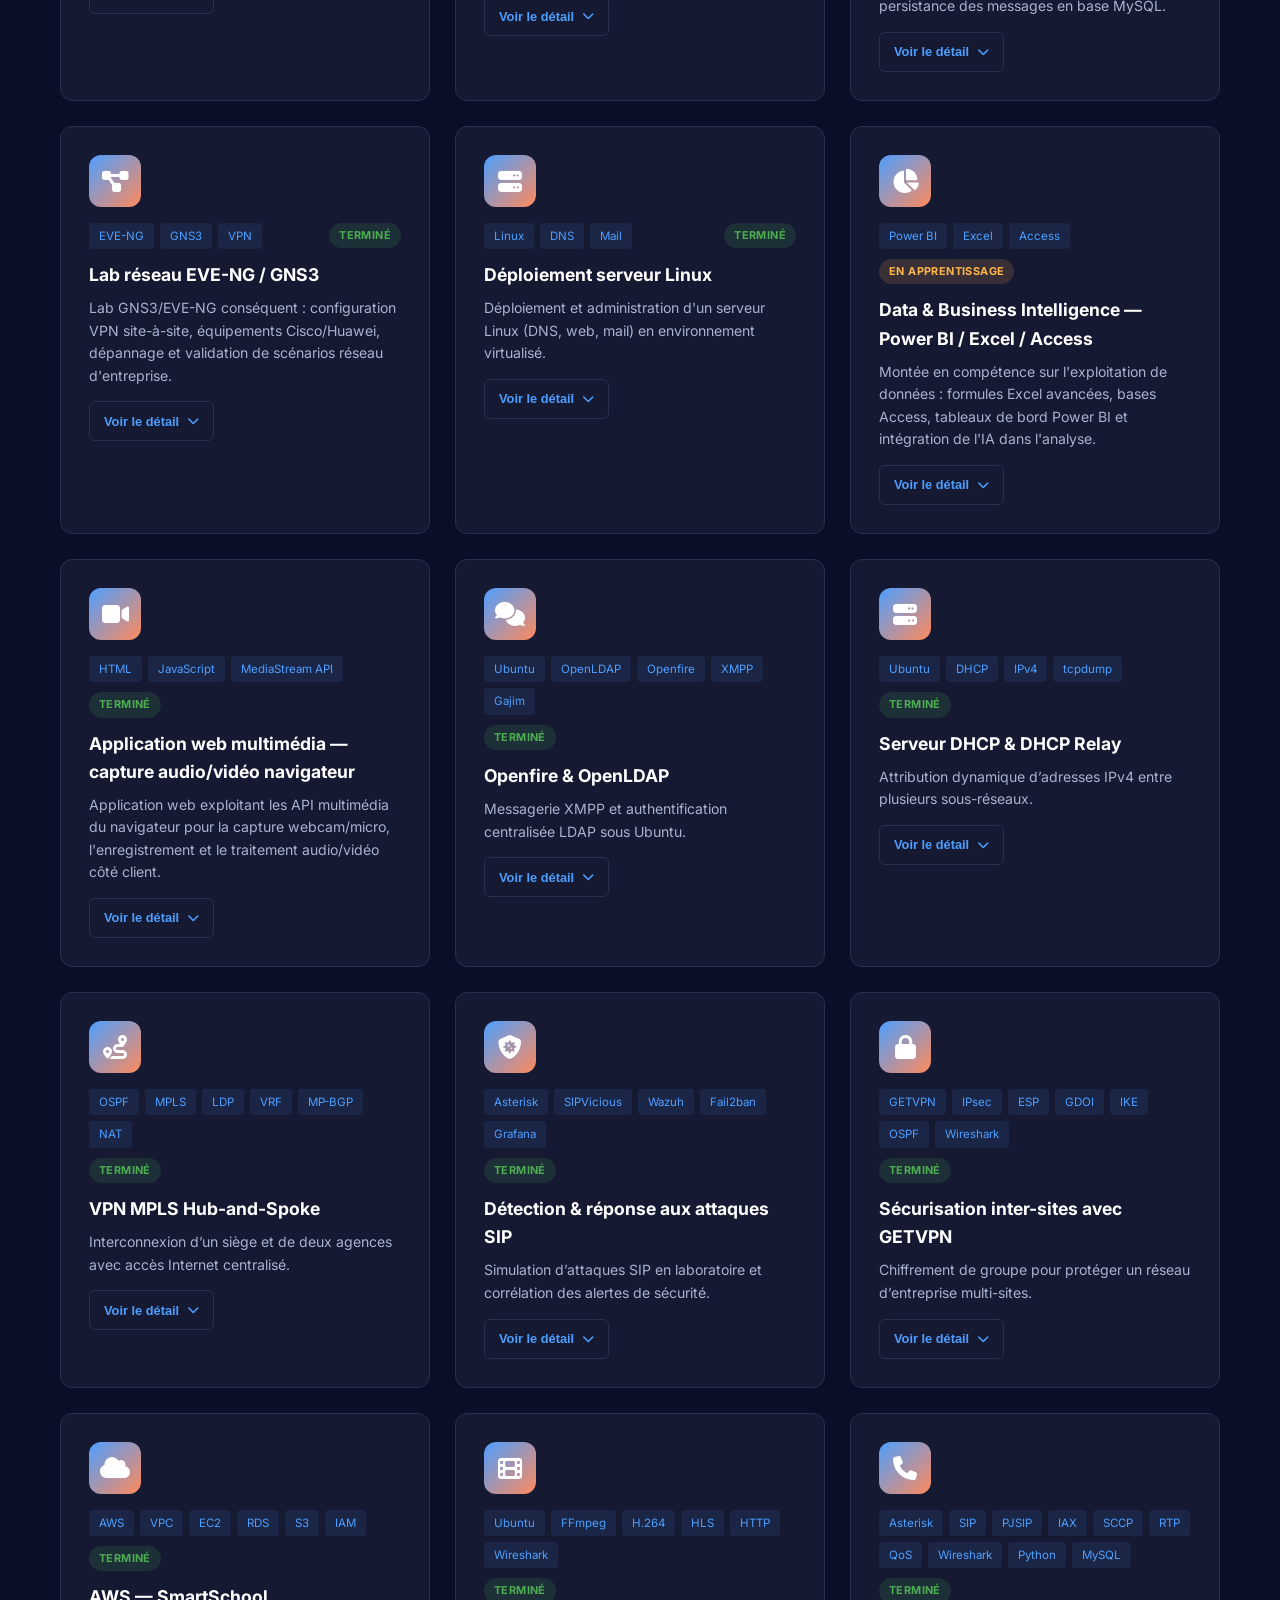
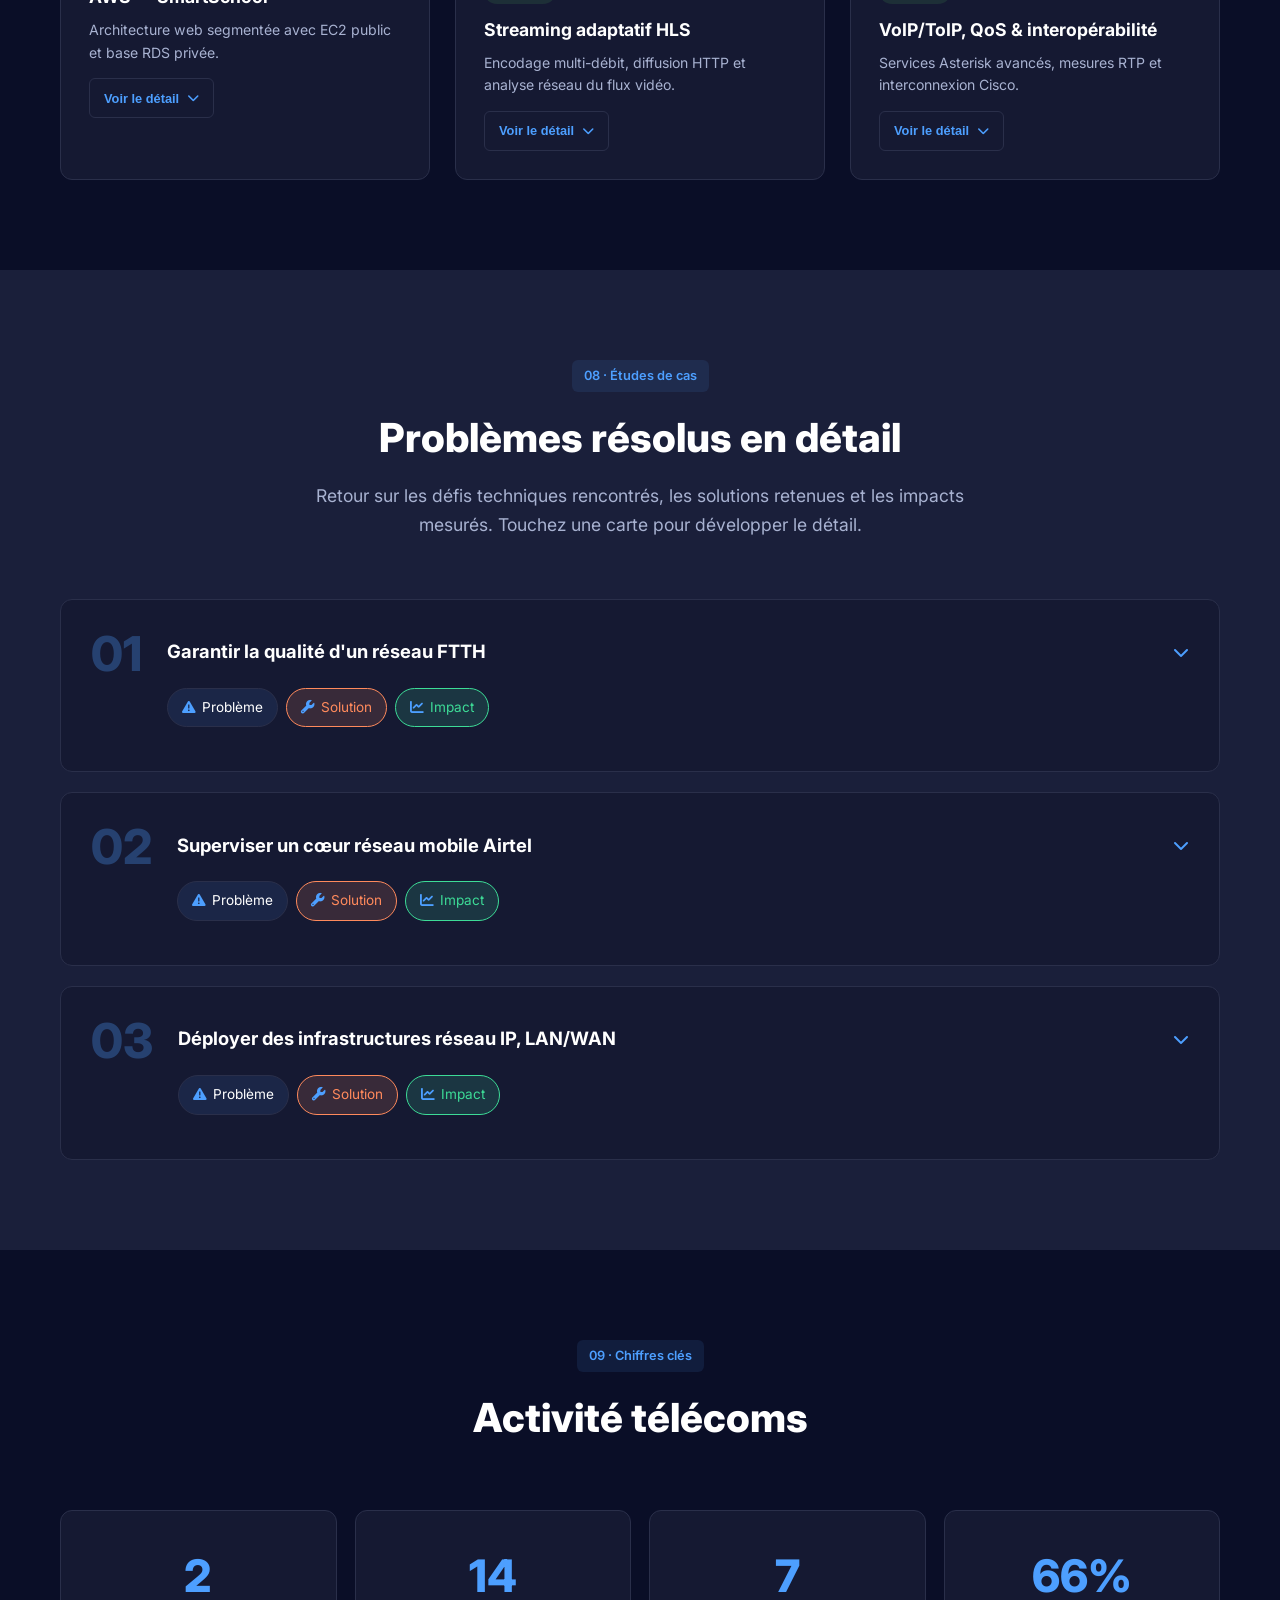
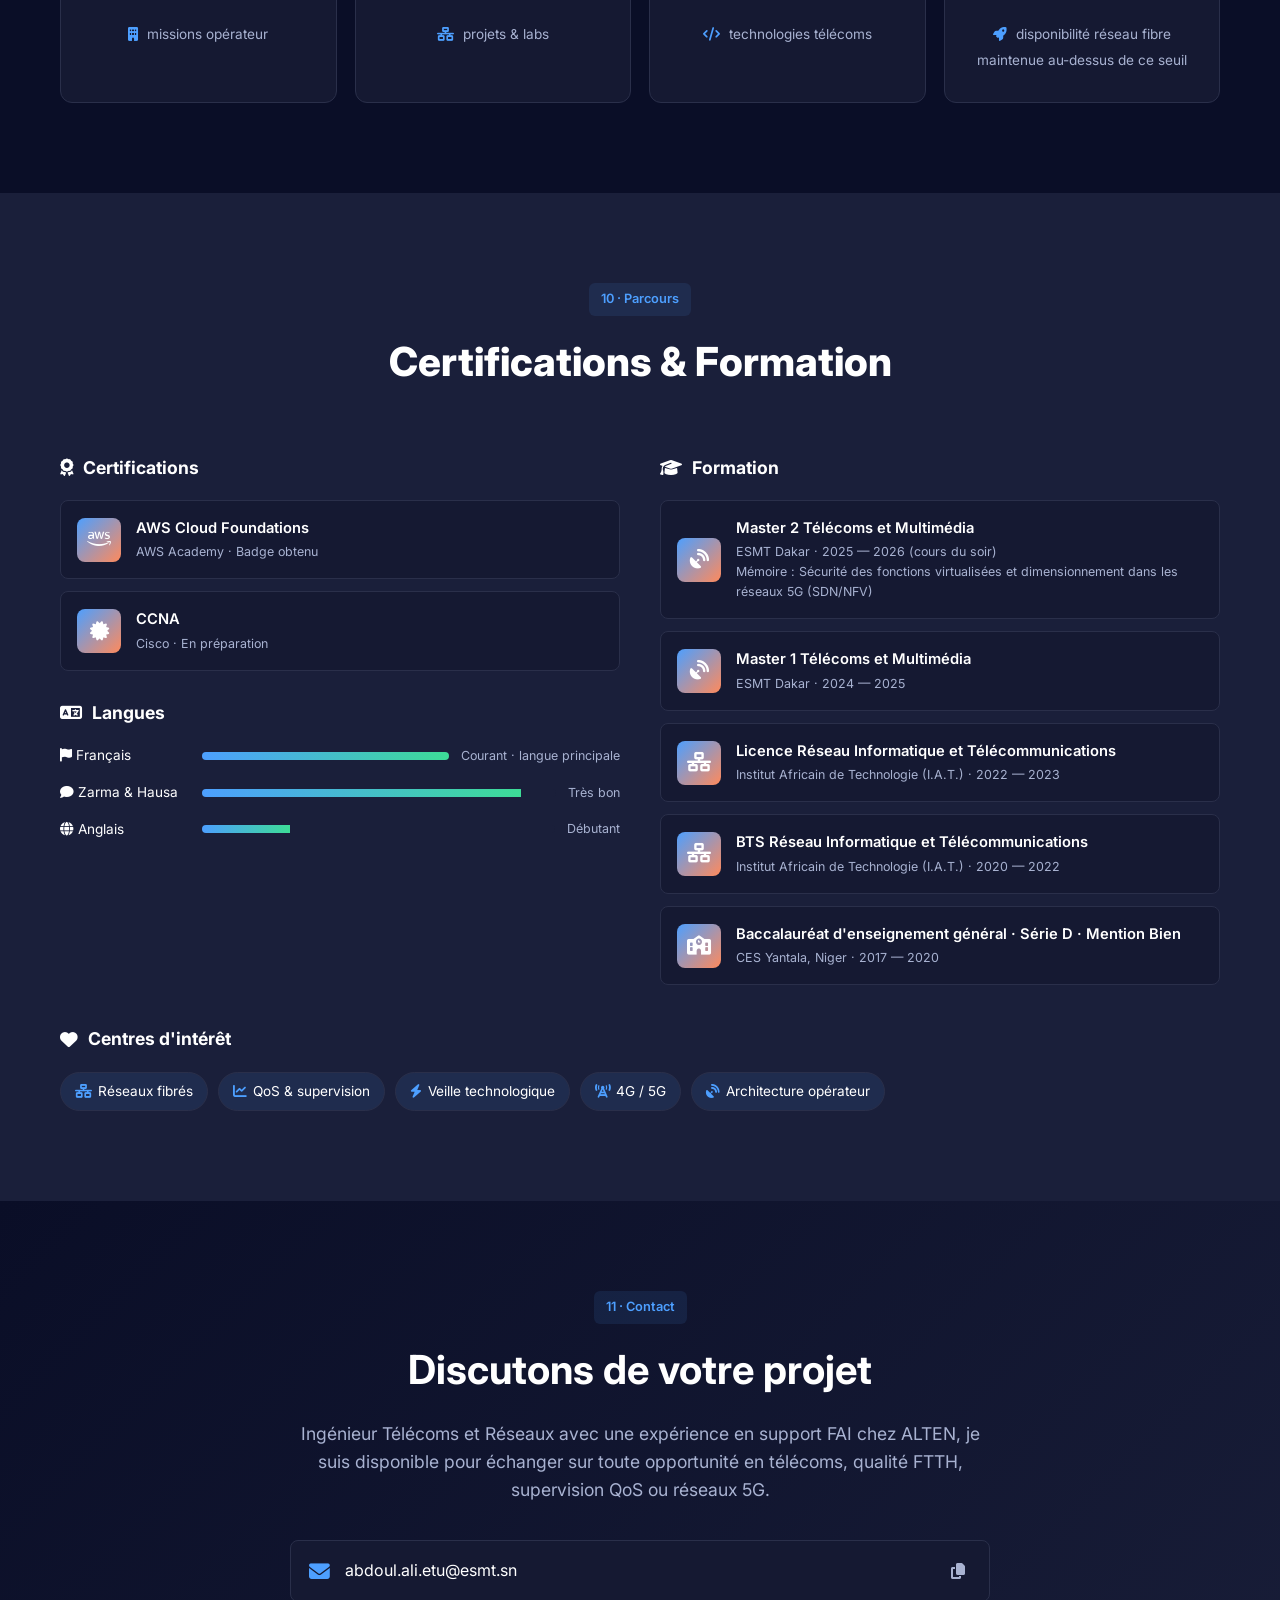
==== commit 1f9e51e0: "Unify all 21 telecom projects under existing cards and filters" ====
--- a/index.html
+++ b/index.html
@@ -1,45 +1,44 @@
-<!DOCTYPE html>
-<html lang="fr">
-<head>
-  <meta charset="UTF-8" />
-  <meta name="viewport" content="width=device-width, initial-scale=1.0, viewport-fit=cover" />
-  <meta name="theme-color" content="#020617" />
-  <title>DAOUDA ALI Abdoul Latifou — Télécoms & Réseaux | FTTH, QoS, 5G, NOC</title>
-  <meta name="description" content="DAOUDA ALI Abdoul Latifou, technicien support FAI chez ALTEN (Bouygues Telecom) et ingénieur Télécoms et Réseaux formé à l'ESMT. FTTH, QoS, supervision NOC, maquettes 5G/SDN. Basé à Dakar." />
-  <meta name="keywords" content="Daouda Ali, Télécoms, Réseaux, FTTH, GPON, QoS, ALTEN, ESMT, Dakar, NOC, Airtel, ACL, Cisco, 5G, Open5GS, Suricata, SDN" />
-  <meta name="author" content="DAOUDA ALI Abdoul Latifou" />
-  <meta name="robots" content="index, follow" />
-  <link rel="canonical" href="https://aldah-tech.github.io/" />
-  <link rel="icon" type="image/svg+xml" href="assets/img/favicon.svg" />
-
-  <meta property="og:type" content="website" />
-  <meta property="og:title" content="DAOUDA ALI Abdoul Latifou — Télécoms & Réseaux (FTTH, QoS, 5G)" />
-  <meta property="og:description" content="Ingénieur Télécoms et Réseaux, avec une expérience en support FAI chez ALTEN. FTTH, QoS, supervision NOC, maquettes 5G/SDN." />
-  <meta property="og:locale" content="fr_FR" />
-  <meta property="og:site_name" content="DAOUDA ALI — Portfolio" />
-  <meta name="twitter:card" content="summary_large_image" />
-  <meta name="twitter:title" content="DAOUDA ALI Abdoul Latifou — Télécoms & Réseaux (FTTH, QoS, 5G)" />
-
-  <script type="application/ld+json">
-    {
-      "@context": "https://schema.org",
-      "@type": "Person",
-      "name": "DAOUDA ALI Abdoul Latifou",
-      "jobTitle": "Ingénieur Télécoms et Réseaux",
-      "description": "Ingénieur Télécoms et Réseaux, spécialisé en FTTH, QoS, supervision NOC et maquettes 5G/SDN.",
-      "email": "mailto:abdoul.ali.etu@esmt.sn",
-      "telephone": "+221787150911",
-      "address": { "@type": "PostalAddress", "addressLocality": "Dakar", "addressCountry": "SN" },
-      "worksFor": { "@type": "Organization", "name": "ALTEN Sénégal" },
-      "alumniOf": { "@type": "CollegeOrUniversity", "name": "ESMT — École Supérieure Multinationale des Télécommunications" }
-    }
-  </script>
-
-  <link rel="preconnect" href="https://fonts.googleapis.com" />
-  <link rel="preconnect" href="https://fonts.gstatic.com" crossorigin />
-  <link href="https://fonts.googleapis.com/css2?family=Inter:wght@300;400;500;600;700;800&family=JetBrains+Mono:wght@400;500;700&display=swap" rel="stylesheet" />
-  <link rel="stylesheet" href="https://cdnjs.cloudflare.com/ajax/libs/font-awesome/6.5.2/css/all.min.css" />
-  <link rel="stylesheet" href="assets/css/style.css" />
+<!DOCTYPE html>
+<html lang="fr"><head>
+  <meta charset="UTF-8">
+  <meta name="viewport" content="width=device-width, initial-scale=1.0, viewport-fit=cover">
+  <meta name="theme-color" content="#020617">
+  <title>DAOUDA ALI Abdoul Latifou — Télécoms &amp; Réseaux | FTTH, QoS, 5G, NOC</title>
+  <meta name="description" content="DAOUDA ALI Abdoul Latifou, technicien support FAI chez ALTEN (Bouygues Telecom) et ingénieur Télécoms et Réseaux formé à l'ESMT. FTTH, QoS, supervision NOC, maquettes 5G/SDN. Basé à Dakar.">
+  <meta name="keywords" content="Daouda Ali, Télécoms, Réseaux, FTTH, GPON, QoS, ALTEN, ESMT, Dakar, NOC, Airtel, ACL, Cisco, 5G, Open5GS, Suricata, SDN">
+  <meta name="author" content="DAOUDA ALI Abdoul Latifou">
+  <meta name="robots" content="index, follow">
+  <link rel="canonical" href="https://aldah-tech.github.io/">
+  <link rel="icon" type="image/svg+xml" href="assets/img/favicon.svg">
+
+  <meta property="og:type" content="website">
+  <meta property="og:title" content="DAOUDA ALI Abdoul Latifou — Télécoms &amp; Réseaux (FTTH, QoS, 5G)">
+  <meta property="og:description" content="Ingénieur Télécoms et Réseaux, avec une expérience en support FAI chez ALTEN. FTTH, QoS, supervision NOC, maquettes 5G/SDN.">
+  <meta property="og:locale" content="fr_FR">
+  <meta property="og:site_name" content="DAOUDA ALI — Portfolio">
+  <meta name="twitter:card" content="summary_large_image">
+  <meta name="twitter:title" content="DAOUDA ALI Abdoul Latifou — Télécoms &amp; Réseaux (FTTH, QoS, 5G)">
+
+  <script type="application/ld+json">
+    {
+      "@context": "https://schema.org",
+      "@type": "Person",
+      "name": "DAOUDA ALI Abdoul Latifou",
+      "jobTitle": "Ingénieur Télécoms et Réseaux",
+      "description": "Ingénieur Télécoms et Réseaux, spécialisé en FTTH, QoS, supervision NOC et maquettes 5G/SDN.",
+      "email": "mailto:abdoul.ali.etu@esmt.sn",
+      "telephone": "+221787150911",
+      "address": { "@type": "PostalAddress", "addressLocality": "Dakar", "addressCountry": "SN" },
+      "worksFor": { "@type": "Organization", "name": "ALTEN Sénégal" },
+      "alumniOf": { "@type": "CollegeOrUniversity", "name": "ESMT — École Supérieure Multinationale des Télécommunications" }
+    }
+  </script>
+
+  <link rel="preconnect" href="https://fonts.googleapis.com">
+  <link rel="preconnect" href="https://fonts.gstatic.com" crossorigin="">
+  <link href="https://fonts.googleapis.com/css2?family=Inter:wght@300;400;500;600;700;800&amp;family=JetBrains+Mono:wght@400;500;700&amp;display=swap" rel="stylesheet">
+  <link rel="stylesheet" href="https://cdnjs.cloudflare.com/ajax/libs/font-awesome/6.5.2/css/all.min.css">
+  <link rel="stylesheet" href="assets/css/style.css">
 <style>
 .language-switch{display:inline-flex;align-items:center;gap:7px;padding:5px;border:1px solid #cbd5e1;border-radius:15px;background:#f3f5f9;flex-shrink:0;font:800 14px Inter,sans-serif}
 .language-switch a{display:block;padding:10px 12px;border-radius:10px;text-decoration:none;color:#1e3a5f}.language-switch a[aria-current="page"]{background:#1e3a5f;color:white}.language-switch span{color:#64748b}
@@ -68,1084 +67,1085 @@
 @media(min-width:1025px){.nav__menu{margin-left:auto}.language-switch{margin-left:0}}
 @media(max-width:1024px){.nav__inner{gap:12px}.language-switch{margin-left:auto}}
 @media(max-width:767px){.language-switch{height:38px;padding:2px;gap:3px}.language-switch a{height:32px;min-width:32px;padding:0 7px}.nav__inner{gap:10px}}
-</style><link rel="alternate" hreflang="fr" href="https://aldah-tech.github.io/"><link rel="alternate" hreflang="en" href="https://aldah-tech.github.io/en.html"></head>
-<body>
-  <div class="scroll-progress" id="scrollProgress" aria-hidden="true"></div>
-  <div class="cursor-glow" id="cursorGlow" aria-hidden="true"></div>
-
-  <header class="nav">
-    <div class="nav__inner">
-      <a href="#home" class="nav__logo">
-        <span class="nav__logo-mark">D</span>
-        <span class="nav__logo-text">DAOUDA ALI</span>
-      </a>
-      <nav class="nav__menu" id="navMenu" aria-label="Navigation principale">
-        <a href="#home" class="nav__link">Accueil</a>
-        <a href="#profil" class="nav__link">Profil</a>
-        <div class="nav__dropdown">
-          <button type="button" class="nav__dropdown-toggle" aria-expanded="false">Compétences <i class="fa-solid fa-chevron-down"></i></button>
-          <div class="nav__dropdown-menu">
-            <a href="#competences" class="nav__dropdown-link">Vue d'ensemble</a>
-            <a href="#architecture" class="nav__dropdown-link">Architecture FTTH</a>
-            <a href="#arch5g" class="nav__dropdown-link">Architecture 5G</a>
-            <a href="#noc" class="nav__dropdown-link">NOC &amp; QoS</a>
-          </div>
-        </div>
-        <div class="nav__dropdown">
-          <button type="button" class="nav__dropdown-toggle" aria-expanded="false">Parcours <i class="fa-solid fa-chevron-down"></i></button>
-          <div class="nav__dropdown-menu">
-            <a href="#experience" class="nav__dropdown-link">Expérience</a>
-            <a href="#projets" class="nav__dropdown-link">Projets</a>
-            <a href="#cas" class="nav__dropdown-link">Études de cas</a>
-            <a href="#parcours" class="nav__dropdown-link">Formation</a>
-          </div>
-        </div>
-        <a href="#contact" class="nav__link nav__link--cta">Contact</a>
-      </nav>
-      <div class="language-switch" role="group" aria-label="Langue"><a href="index.html" lang="fr" hreflang="fr" aria-current="page">FR</a><span aria-hidden="true">/</span><a href="en.html" lang="en" hreflang="en" >EN</a></div><button class="nav__toggle" id="navToggle" aria-label="Ouvrir le menu" aria-expanded="false">
-        <span></span><span></span><span></span>
-      </button>
-    </div>
-  </header>
-  <div class="nav__overlay" id="navOverlay" aria-hidden="true"></div>
-
-  <main>
-    <!-- HERO -->
-    <section class="hero" id="home">
-      <div class="hero__bg" aria-hidden="true">
-        <canvas class="hero__canvas" id="particleCanvas"></canvas>
-        <span class="hero__grid"></span>
-        <span class="hero__orb hero__orb--1"></span>
-        <span class="hero__orb hero__orb--2"></span>
-        <span class="hero__orb hero__orb--3"></span>
-      </div>
-      <div class="hero__inner container">
-        <div class="hero__content">
-          <div class="hero__badge reveal">Ingénieur Télécoms &amp; Réseaux · Dakar</div>
-          <h1 class="hero__title reveal">
-            DAOUDA ALI<br />
-            <span class="hero__title-accent">Abdoul Latifou</span>
-          </h1>
-          <p class="hero__role reveal">Ingénieur Télécoms &amp; Réseaux · FTTH, QoS &amp; Supervision NOC</p>
-          <p class="hero__tagline reveal">Motivé à mettre l'analyse et le pilotage de la performance réseau au service de projets à impact en Afrique.</p>
-          <p class="hero__desc reveal">
-            Expérience en exploitation réseau, supervision QoS et contrôle qualité FTTH, avec une
-            pratique solide du reporting, des tableaux de bord et de l'analyse de KPI. Maquettes
-            5G/SDN réalisées avec Open5GS, UERANSIM, Suricata et Grafana.
-          </p>
-          <div class="hero__actions reveal">
-            <a href="#contact" class="btn btn--primary">Me contacter <i class="fa-solid fa-arrow-right"></i></a>
-            <a href="#projets" class="btn btn--ghost"><i class="fa-solid fa-code"></i> Voir mes projets</a>
-            <a href="assets/CV_Daouda_Ali.pdf" class="btn btn--ghost" download="CV-Daouda-Ali-Telecoms.pdf"><i class="fa-solid fa-download"></i> CV</a>
-          </div>
-          <div class="hero__meta reveal">
-            <button type="button" class="hero__meta-copy" data-copy="+221787150911"><i class="fa-solid fa-location-dot"></i> Grand Dakar, Sénégal</button>
-            <a href="https://wa.me/221787150911" target="_blank" rel="noopener" class="hero__meta-whatsapp"><i class="fa-brands fa-whatsapp"></i> +221 78 715 09 11</a>
-            <a href="https://www.linkedin.com/in/daouda-aliabdoul-latifou-336469253" target="_blank" rel="noopener">
-              <i class="fa-brands fa-linkedin"></i> LinkedIn
-            </a>
-          </div>
-        </div>
-        <div class="hero__media reveal" aria-label="Portrait">
-          <img class="hero__photo" src="assets/img/daouda.jpg" alt="Portrait de DAOUDA ALI Abdoul Latifou" onerror="this.style.display='none'" />
-        </div>
-        <div class="hero__terminal reveal">
-          <div class="terminal__bar"><span class="terminal__dot terminal__dot--red"></span><span class="terminal__dot terminal__dot--yellow"></span><span class="terminal__dot terminal__dot--green"></span><span class="terminal__title">daouda@telecom: ~ — NOC shell</span></div>
-          <div class="terminal__body terminal__body--shell" id="shellBody" aria-live="polite">
-            <p class="t-line"><span class="t-prompt">visitor@portfolio:~$</span> <span class="t-typed">help</span></p>
-            <p class="t-out t-out--block">
-              Bienvenue sur le NOC interactif.<br>
-              Tapez <strong>help</strong> pour explorer les commandes (profil, competences, experience, ftth, 5g, contact, clear).
-            </p>
-            <p class="t-line t-blink"><span class="t-prompt">visitor@portfolio:~$</span> <span class="t-cursor">▋</span></p>
-          </div>
-          <form class="shell__form" id="shellForm" autocomplete="off">
-            <span class="t-prompt">visitor@portfolio:~$</span>
-            <input type="text" class="shell__input" id="shellInput" placeholder="help" spellcheck="false" autocomplete="off" inputmode="text" enterkeyhint="send" />
-          </form>
-          <div class="shell__quick" id="shellQuick" aria-hidden="true">
-            <button type="button" data-cmd="profil">profil</button>
-            <button type="button" data-cmd="competences">competences</button>
-            <button type="button" data-cmd="ftth">ftth</button>
-            <button type="button" data-cmd="5g">5g</button>
-            <button type="button" data-cmd="contact">contact</button>
-            <button type="button" data-cmd="clear">clear</button>
-          </div>
-        </div>
-        <a href="#profil" class="hero__scroll" aria-label="Défiler vers le profil"><i class="fa-solid fa-chevron-down"></i></a>
-      </div>
-    </section>
-
-    <!-- 01 PROFIL -->
-    <section class="section" id="profil">
-      <div class="container">
-        <div class="section__head reveal">
-          <span class="section__tag">01 · Profil</span>
-          <h2 class="section__title">À propos de moi</h2>
-        </div>
-        <div class="profil">
-          <div class="profil__card reveal">
-            <div class="profil__stat"><div class="profil__stat-num" data-count="4" data-suffix="">0</div><div class="profil__stat-label">années dans les télécoms (depuis 2022)</div></div>
-            <div class="profil__stat"><div class="profil__stat-num" data-count="3">0</div><div class="profil__stat-label">missions opérateur (Airtel, ALTEN)</div></div>
-            <div class="profil__stat"><div class="profil__stat-num" data-count="21">0</div><div class="profil__stat-label">projets &amp; labs télécoms</div></div>
-            <div class="profil__stat"><div class="profil__stat-num" data-count="10" data-suffix="+">0</div><div class="profil__stat-label">technologies maîtrisées</div></div>
-          </div>
-          <div class="profil__text reveal">
-            <p>
-              <strong>Ingénieur Télécoms et Réseaux, formé à l'ESMT Dakar</strong>, je suis
-              <strong>technicien support FAI chez ALTEN</strong> (Bouygues Telecom). J'ai une expérience en
-              <strong>exploitation réseau</strong>, <strong>supervision QoS</strong> et
-              <strong>contrôle qualité FTTH</strong>, avec une pratique solide du reporting, des
-              tableaux de bord et de l'analyse de KPI.
-            </p>
-            <p>
-              Mon parcours au Niger (Airtel via T.M.C et RAINBOW Sarl) m'a permis de couvrir le
-              déploiement, le support N1/N2 et la supervision des KPI cœur de réseau. Mon mémoire porte sur la
-              <strong>sécurité des fonctions virtualisées et le dimensionnement dans les réseaux 5G (SDN/NFV)</strong>,
-              avec des maquettes réalisées sous Open5GS, UERANSIM, Suricata et Grafana.
-            </p>
-            <div class="profil__chips">
-              <span class="chip"><i class="fa-solid fa-network-wired"></i> FTTH / GPON</span>
-              <span class="chip"><i class="fa-solid fa-chart-line"></i> QoS</span>
-              <span class="chip"><i class="fa-solid fa-tower-cell"></i> 5G SA</span>
-              <span class="chip"><i class="fa-solid fa-headset"></i> NOC</span>
-              <span class="chip"><i class="fa-brands fa-aws"></i> AWS Cloud</span>
-              <span class="chip"><i class="fa-solid fa-certificate"></i> CCNA (en prép.)</span>
-            </div>
-          </div>
-        </div>
-      </div>
-    </section>
-
-    <!-- 02 COMPÉTENCES -->
-    <section class="section section--alt" id="competences">
-      <div class="container">
-        <div class="section__head reveal">
-          <span class="section__tag">02 · Compétences</span>
-          <h2 class="section__title">Mes expertises Télécoms</h2>
-        </div>
-        <div class="skills">
-          <article class="skill reveal">
-            <div class="skill__icon"><i class="fa-solid fa-tower-cell"></i></div>
-            <h3 class="skill__title">Télécoms &amp; Accès Fibre</h3>
-            <div class="skill__bars">
-              <div class="bar"><span class="bar__label"><i class="fa-solid fa-network-wired"></i> FTTH, GPON, PM/PBO/PTO, xDSL</span><span class="bar__pct">90%</span><div class="bar__track"><span class="bar__fill" data-width="90"></span></div></div>
-              <div class="bar"><span class="bar__label"><i class="fa-solid fa-wave-square"></i> Transmission FH, SDH, DWDM</span><span class="bar__pct">70%</span><div class="bar__track"><span class="bar__fill" data-width="70"></span></div></div>
-              <div class="bar"><span class="bar__label"><i class="fa-solid fa-chart-line"></i> Indicateurs KPI radio &amp; cœur</span><span class="bar__pct">90%</span><div class="bar__track"><span class="bar__fill" data-width="90"></span></div></div>
-            </div>
-          </article>
-          <article class="skill reveal">
-            <div class="skill__icon"><i class="fa-solid fa-tower-broadcast"></i></div>
-            <h3 class="skill__title">Cœur Réseau &amp; Mobile</h3>
-            <div class="skill__bars">
-              <div class="bar"><span class="bar__label"><i class="fa-solid fa-microchip"></i> MSC, HSS, MGW, STP, IMS, EPC</span><span class="bar__pct">75%</span><div class="bar__track"><span class="bar__fill" data-width="75"></span></div></div>
-              <div class="bar"><span class="bar__label"><i class="fa-solid fa-signal"></i> VoLTE, 2G/3G/4G/5G-NSA/SA</span><span class="bar__pct">75%</span><div class="bar__track"><span class="bar__fill" data-width="75"></span></div></div>
-              <div class="bar"><span class="bar__label"><i class="fa-solid fa-right-left"></i> Signalisation SS7 / Diameter</span><span class="bar__pct">70%</span><div class="bar__track"><span class="bar__fill" data-width="70"></span></div></div>
-            </div>
-          </article>
-          <article class="skill reveal">
-            <div class="skill__icon"><i class="fa-solid fa-network-wired"></i></div>
-            <h3 class="skill__title">Réseaux TCP/IP &amp; Routage</h3>
-            <div class="skill__bars">
-              <div class="bar"><span class="bar__label"><i class="fa-solid fa-layer-group"></i> VLAN &amp; sous-réseaux</span><span class="bar__pct">90%</span><div class="bar__track"><span class="bar__fill" data-width="90"></span></div></div>
-              <div class="bar"><span class="bar__label"><i class="fa-solid fa-route"></i> MPLS, OSPF, BGP</span><span class="bar__pct">85%</span><div class="bar__track"><span class="bar__fill" data-width="85"></span></div></div>
-              <div class="bar"><span class="bar__label"><i class="fa-solid fa-lock"></i> VPN, NAT, ACL</span><span class="bar__pct">90%</span><div class="bar__track"><span class="bar__fill" data-width="90"></span></div></div>
-            </div>
-          </article>
-          <article class="skill reveal">
-            <div class="skill__icon"><i class="fa-solid fa-headset"></i></div>
-            <h3 class="skill__title">NOC &amp; Opérations</h3>
-            <div class="skill__bars">
-              <div class="bar"><span class="bar__label"><i class="fa-solid fa-eye"></i> Surveillance temps réel · NMS · CnMaestro</span><span class="bar__pct">90%</span><div class="bar__track"><span class="bar__fill" data-width="90"></span></div></div>
-              <div class="bar"><span class="bar__label"><i class="fa-solid fa-bug"></i> Incidents N1/N2/N3 · Astreinte</span><span class="bar__pct">85%</span><div class="bar__track"><span class="bar__fill" data-width="85"></span></div></div>
-              <div class="bar"><span class="bar__label"><i class="fa-solid fa-file-contract"></i> SLA &amp; reporting</span><span class="bar__pct">85%</span><div class="bar__track"><span class="bar__fill" data-width="85"></span></div></div>
-            </div>
-          </article>
-          <article class="skill reveal">
-            <div class="skill__icon"><i class="fa-solid fa-toolbox"></i></div>
-            <h3 class="skill__title">Outils Réseaux &amp; Labs</h3>
-            <div class="skill__bars">
-              <div class="bar"><span class="bar__label"><i class="fa-solid fa-diagram-project"></i> GNS3 · EVE-NG · Packet Tracer</span><span class="bar__pct">90%</span><div class="bar__track"><span class="bar__fill" data-width="90"></span></div></div>
-              <div class="bar"><span class="bar__label"><i class="fa-solid fa-magnifying-glass"></i> Wireshark · Atoll · MATLAB</span><span class="bar__pct">85%</span><div class="bar__track"><span class="bar__fill" data-width="85"></span></div></div>
-              <div class="bar"><span class="bar__label"><i class="fa-solid fa-server"></i> Cisco &amp; Huawei (production)</span><span class="bar__pct">85%</span><div class="bar__track"><span class="bar__fill" data-width="85"></span></div></div>
-            </div>
-          </article>
-          <article class="skill reveal">
-            <div class="skill__icon"><i class="fa-solid fa-brain"></i></div>
-            <h3 class="skill__title">Savoir-être</h3>
-            <div class="skill__bars">
-              <div class="bar"><span class="bar__label"><i class="fa-solid fa-magnifying-glass"></i> Esprit d'analyse &amp; synthèse</span><span class="bar__pct">90%</span><div class="bar__track"><span class="bar__fill" data-width="90"></span></div></div>
-              <div class="bar"><span class="bar__label"><i class="fa-solid fa-bolt"></i> Réactivité &amp; proactivité</span><span class="bar__pct">95%</span><div class="bar__track"><span class="bar__fill" data-width="95"></span></div></div>
-              <div class="bar"><span class="bar__label"><i class="fa-solid fa-clock"></i> Assiduité &amp; ponctualité</span><span class="bar__pct">100%</span><div class="bar__track"><span class="bar__fill" data-width="100"></span></div></div>
-            </div>
-          </article>
-          <article class="skill reveal">
-            <div class="skill__icon"><i class="fa-solid fa-shield-virus"></i></div>
-            <h3 class="skill__title">5G, SDN/NFV &amp; Sécurité</h3>
-            <div class="profil__chips">
-              <span class="chip">Open5GS</span><span class="chip">UERANSIM</span><span class="chip">Open vSwitch</span><span class="chip">Ryu</span>
-              <span class="chip">NGAP</span><span class="chip">PFCP</span><span class="chip">GTP-U</span>
-              <span class="chip">Suricata IDS</span><span class="chip">Analyse trafic</span><span class="chip">Détection de floods</span><span class="chip">ACL</span><span class="chip">Segmentation</span>
-            </div>
-          </article>
-          <article class="skill reveal">
-            <div class="skill__icon"><i class="fa-solid fa-cloud"></i></div>
-            <h3 class="skill__title">Cloud, Développement &amp; Bureautique</h3>
-            <div class="profil__chips">
-              <span class="chip">AWS Cloud Foundations (badge)</span><span class="chip">Docker &amp; Kubernetes (labs perso)</span>
-              <span class="chip">Python</span><span class="chip">JavaScript</span><span class="chip">React</span><span class="chip">Cytoscape.js</span><span class="chip">SQL</span><span class="chip">Git</span><span class="chip">REST</span>
-              <span class="chip">Word</span><span class="chip">Excel</span><span class="chip">PowerPoint</span><span class="chip">SAP</span>
-            </div>
-          </article>
-        </div>
-
-        <div class="radar reveal">
-          <div class="radar__head"><h3 class="sub-title"><i class="fa-solid fa-chart-pie"></i> Graphique de compétences</h3></div>
-          <div class="radar__wrap">
-            <canvas id="radarChart" width="520" height="420"></canvas>
-            <ul class="radar__legend" id="radarLegend">
-              <li data-idx="0"><span class="legend-dot" style="--c:#ff5252"></span> FTTH &amp; Fibre</li>
-              <li data-idx="1"><span class="legend-dot" style="--c:#4d9fff"></span> Cœur 5G &amp; Mobile</li>
-              <li data-idx="2"><span class="legend-dot" style="--c:#ff8a5c"></span> Supervision &amp; QoS</li>
-              <li data-idx="3"><span class="legend-dot" style="--c:#ffd166"></span> Réseaux &amp; Sécurité</li>
-              <li data-idx="4"><span class="legend-dot" style="--c:#3ddc97"></span> Systèmes &amp; Admin</li>
-              <li data-idx="5"><span class="legend-dot" style="--c:#b388ff"></span> Outils &amp; Labs</li>
-            </ul>
-          </div>
-        </div>
-      </div>
-    </section>
-
-    <!-- 03 ARCHITECTURE FTTH -->
-    <section class="section" id="architecture">
-      <div class="container">
-        <div class="section__head reveal">
-          <span class="section__tag">03 · Architecture</span>
-          <h2 class="section__title">Architecture FTTH — du NRO jusqu'au client</h2>
-          <p class="section__sub">Stack opérateur : OLT, splitters optiques, PBO, PTO, CPE et supervision QoS de bout en bout. Touchez un équipement pour le détail.</p>
-        </div>
-
-        <div class="arch reveal" id="archDiagram">
-          <div class="arch__flow" aria-hidden="true">
-            <div class="arch__flowline arch__flowline--1"></div>
-            <div class="arch__flowline arch__flowline--2"></div>
-            <div class="arch__flowline arch__flowline--3"></div>
-          </div>
-          <div class="arch__lane">
-            <div class="arch__lane-label"><span>Cœur opérateur</span></div>
-            <div class="arch__nodes">
-              <div class="arch__node" tabindex="0"><i class="fa-solid fa-server"></i><span>NRO</span><small>Nœud de Raccordement Optique</small></div>
-              <div class="arch__node" tabindex="0"><i class="fa-solid fa-network-wired"></i><span>OLT</span><small>Optical Line Terminal · GPON</small></div>
-            </div>
-          </div>
-          <div class="arch__lane">
-            <div class="arch__lane-label"><span>Distribution</span></div>
-            <div class="arch__nodes">
-              <div class="arch__node" tabindex="0"><i class="fa-solid fa-diagram-project"></i><span>PM</span><small>Point de Mutualisation</small></div>
-              <div class="arch__node" tabindex="0"><i class="fa-solid fa-bolt"></i><span>Splitter</span><small>1:32 · 1:64</small></div>
-              <div class="arch__node" tabindex="0"><i class="fa-solid fa-box"></i><span>PBO</span><small>Point de Branchement Optique</small></div>
-            </div>
-          </div>
-          <div class="arch__lane">
-            <div class="arch__lane-label"><span>Raccordement client</span></div>
-            <div class="arch__nodes">
-              <div class="arch__node" tabindex="0"><i class="fa-solid fa-plug"></i><span>PTO</span><small>Prise Terminale Optique</small></div>
-              <div class="arch__node" tabindex="0"><i class="fa-solid fa-wifi"></i><span>CPE / ONT</span><small>Box client · WiFi 6</small></div>
-              <div class="arch__node" tabindex="0"><i class="fa-solid fa-desktop"></i><span>LAN client</span><small>PC, smartphone, IoT</small></div>
-            </div>
-          </div>
-          <div class="arch__lane">
-            <div class="arch__lane-label"><span>Supervision</span></div>
-            <div class="arch__nodes">
-              <div class="arch__node" tabindex="0"><i class="fa-solid fa-eye"></i><span>NMS</span><small>Network Management System</small></div>
-              <div class="arch__node" tabindex="0"><i class="fa-solid fa-chart-line"></i><span>KPI</span><small>CSSR · CDR · Latence</small></div>
-              <div class="arch__node" tabindex="0"><i class="fa-solid fa-bell"></i><span>Alertes</span><small>SLA · Astreinte</small></div>
-            </div>
-          </div>
-          <div class="arch__bar">
-            <div class="arch__bar-item"><i class="fa-solid fa-shield-halved"></i> Contrôle qualité · PM/PBO/PTO conformes</div>
-            <div class="arch__bar-item"><i class="fa-solid fa-arrows-rotate"></i> Reporting hebdo · ARTP Niger / Sénégal</div>
-            <div class="arch__bar-item"><i class="fa-solid fa-satellite-dish"></i> Supervision 24/7 · CnMaestro, NMS Huawei</div>
-          </div>
-        </div>
-
-        <div class="arch__ops reveal">
-          <button class="btn btn--ghost" id="archDeploy"><i class="fa-solid fa-rocket"></i> Simuler un raccordement client</button>
-          <div class="arch__log" id="archLog" role="log" aria-live="polite">
-            <p class="arch__log-line">[NRO] OLT Huawei MA5800 — port GPON 0/1/0 ✓</p>
-            <p class="arch__log-line">[Distribution] Splitter 1:32, perte optique 17.2 dB ✓</p>
-          </div>
-        </div>
-      </div>
-    </section>
-
-    <!-- 04 ARCHITECTURE 5G SA -->
-    <section class="section section--alt" id="arch5g">
-      <div class="container">
-        <div class="section__head reveal">
-          <span class="section__tag">04 · Architecture 5G</span>
-          <h2 class="section__title">Architecture 5G SA — touchez chaque équipement</h2>
-          <p class="section__sub">Cœur 5G autonome (Standalone) basé sur mon lab Open5GS : du terminal UE jusqu'au Data Network, avec les interfaces de référence (N1–N6, N8–N13, N17, N20–N22, N29).</p>
-        </div>
-
-        <div class="netmap netmap--5g reveal" id="netmap5g">
-          <div class="netmap__zone">
-            <div class="netmap__zone-title">Utilisateur</div>
-            <div class="netmap__node" tabindex="0" data-role="UE (IMSI)" data-desc="User Equipment : smartphone avec SIM (IMSI) qui s'enregistre sur le réseau 5G. Interfaces N1 (signalisation NAS) et N2 via le gNB.">
-              <i class="fa-solid fa-mobile-screen-button"></i><span>UE</span><small>N1 · N2</small>
-            </div>
-          </div>
-
-          <div class="netmap__conn"><span class="netmap__flow"></span></div>
-
-          <div class="netmap__zone">
-            <div class="netmap__zone-title">Accès radio (RAN)</div>
-            <div class="netmap__node" tabindex="0" data-role="gNodeB (gNB)" data-desc="Antenne radio 5G : relie le UE au cœur de réseau. Transporte la signalisation NGAP (N2) et les données utilisateur GTP-U (N3).">
-              <i class="fa-solid fa-tower-cell"></i><span>gNB</span><small>N2 · N3</small>
-            </div>
-          </div>
-
-          <div class="netmap__conn"><span class="netmap__flow"></span></div>
-
-          <div class="netmap__zone netmap__zone--core">
-            <div class="netmap__zone-title">5G Core — Service Based Architecture</div>
-            <div class="netmap__nodes-grid">
-              <div class="netmap__node" tabindex="0" data-role="AMF" data-desc="Access & Mobility Management Function : point d'entrée de la signalisation — enregistrement, mobilité, gestion de connexion. Interfaces N1, N2, N8, N12, N22."><i class="fa-solid fa-right-to-bracket"></i><span>AMF</span></div>
-              <div class="netmap__node" tabindex="0" data-role="SMF" data-desc="Session Management Function : crée et gère les sessions PDU, attribue les adresses IP, contrôle l'UPF. Interfaces N10, N11, N4."><i class="fa-solid fa-sliders"></i><span>SMF</span></div>
-              <div class="netmap__node" tabindex="0" data-role="UPF" data-desc="User Plane Function : plan utilisateur — encapsulation GTP-U, routage des paquets vers le Data Network. Interfaces N3, N4, N6."><i class="fa-solid fa-arrows-turn-to-dots"></i><span>UPF</span></div>
-              <div class="netmap__node" tabindex="0" data-role="UDM" data-desc="Unified Data Management : données d'abonnement, génération des clés, profil de service du client. Interfaces N8, N10, N13, N21."><i class="fa-solid fa-id-card"></i><span>UDM</span></div>
-              <div class="netmap__node" tabindex="0" data-role="AUSF" data-desc="Authentication Server Function : authentifie le UE (SIM/IMSI) et fournit les clés de sécurité à l'AMF. Interfaces N12, N13."><i class="fa-solid fa-user-shield"></i><span>AUSF</span></div>
-              <div class="netmap__node" tabindex="0" data-role="NSSF" data-desc="Network Slice Selection Function : sélectionne la tranche de réseau (network slice) adaptée au service demandé. Interface N22."><i class="fa-solid fa-layer-group"></i><span>NSSF</span></div>
-              <div class="netmap__node" tabindex="0" data-role="SMSF" data-desc="SMS Function : permet l'envoi de SMS over NAS via le cœur 5G. Interfaces N11, N20, N21."><i class="fa-solid fa-comment-sms"></i><span>SMSF</span></div>
-              <div class="netmap__node" tabindex="0" data-role="NEF" data-desc="Network Exposure Function : expose de manière sécurisée les capacités du réseau aux applications externes. Interface N29."><i class="fa-solid fa-share-nodes"></i><span>NEF</span></div>
-              <div class="netmap__node" tabindex="0" data-role="EIR" data-desc="Equipment Identity Register : vérifie l'IMEI du terminal (listes noire/blanche) pour autoriser l'accès. Interface N17."><i class="fa-solid fa-fingerprint"></i><span>EIR</span></div>
-            </div>
-          </div>
-
-          <div class="netmap__conn"><span class="netmap__flow"></span></div>
-
-          <div class="netmap__zone">
-            <div class="netmap__zone-title">Services &amp; Données</div>
-            <div class="netmap__node" tabindex="0" data-role="IMS Core" data-desc="Cœur IMS : services voix (VoLTE / VoNR) et multimédia, connecté à l'UDM et à l'UPF via Sh / Cx / Rx."><i class="fa-solid fa-cloud"></i><span>IMS</span><small>Sh · Cx · Rx</small></div>
-            <div class="netmap__node" tabindex="0" data-role="Data Network" data-desc="Data Network : Internet ou services opérateur accessibles à l'abonné via l'UPF (interface N6)."><i class="fa-solid fa-globe"></i><span>DN</span><small>N6</small></div>
-          </div>
-
-          <div class="netmap__tooltip" id="netmapTooltip5g">Touchez un équipement pour voir son rôle</div>
-        </div>
-      </div>
-    </section>
-
-    <!-- 05 NOC -->
-    <section class="section" id="noc">
-      <div class="container">
-        <div class="section__head reveal">
-          <span class="section__tag">05 · NOC</span>
-          <h2 class="section__title">Centre de supervision réseau (NOC)</h2>
-          <p class="section__sub">Supervision temps réel des KPI qualité fibre et détection proactive des anomalies.</p>
-        </div>
-
-        <div class="soc reveal" id="socDashboard">
-          <div class="soc__top">
-            <div class="soc__status"><span class="soc__pulse"></span> <span id="socClock">--:--:--</span> &nbsp;·&nbsp; MONITORING ACTIVE</div>
-            <div class="soc__tabs" id="socTabs">
-              <span class="soc__tab soc__tab--active" data-tab="overview">Overview</span>
-              <span class="soc__tab" data-tab="alerts">Alerts</span>
-              <span class="soc__tab" data-tab="network">Network</span>
-            </div>
-          </div>
-          <div class="soc__panel" data-panel="overview">
-            <div class="soc__grid">
-              <div class="soc__card">
-                <span class="soc__label"><i class="fa-solid fa-satellite-dish"></i> Lien Fibre</span>
-                <div class="soc__bar"><span class="soc__fill" data-width="98"></span></div>
-                <div class="soc__meta"><span class="soc__val">98%</span><span class="soc__hint">Disponibilité optimale</span></div>
-              </div>
-              <div class="soc__card">
-                <span class="soc__label"><i class="fa-solid fa-gauge-high"></i> Bande Passante</span>
-                <div class="soc__bar"><span class="soc__fill soc__fill--blue" data-width="75"></span></div>
-                <div class="soc__meta"><span class="soc__val">75%</span><span class="soc__hint">Charge réseau B2B</span></div>
-              </div>
-              <div class="soc__card">
-                <span class="soc__label"><i class="fa-solid fa-tower-cell"></i> Latence</span>
-                <div class="soc__bar"><span class="soc__fill soc__fill--orange" data-width="60"></span></div>
-                <div class="soc__meta"><span class="soc__val">12 ms</span><span class="soc__hint">QoS excellente</span></div>
-              </div>
-              <div class="soc__card">
-                <span class="soc__label"><i class="fa-solid fa-shield-halved"></i> État CPE</span>
-                <div class="soc__threat"><span class="soc__threat-badge">OK</span></div>
-                <div class="soc__meta"><span class="soc__hint">aucune anomalie</span></div>
-              </div>
-            </div>
-          </div>
-          <div class="soc__panel" data-panel="alerts" hidden>
-            <ul class="soc__alertlist" id="socAlertList">
-              <li><span class="soc__alert-dot soc__alert-dot--ok"></span> Aucune alerte critique en cours</li>
-              <li><span class="soc__alert-dot soc__alert-dot--warn"></span> CPE-042 · latence en légère hausse (surveillée)</li>
-              <li><span class="soc__alert-dot soc__alert-dot--ok"></span> SLA 99.9% respecté sur les 30 derniers jours</li>
-            </ul>
-          </div>
-          <div class="soc__panel" data-panel="network" hidden>
-            <div class="soc__netlist">
-              <div class="soc__netitem"><span>OLT Huawei MA5800</span><span class="soc__netstate soc__netstate--on">En ligne</span></div>
-              <div class="soc__netitem"><span>PM Grand Dakar #14</span><span class="soc__netstate soc__netstate--on">En ligne</span></div>
-              <div class="soc__netitem"><span>Liaison B2B Mermoz</span><span class="soc__netstate soc__netstate--on">En ligne</span></div>
-              <div class="soc__netitem"><span>CPE-042</span><span class="soc__netstate soc__netstate--warn">Surveillé</span></div>
-            </div>
-          </div>
-        </div>
-
-        <div class="crypto reveal" style="margin-top: 40px;">
-          <div class="crypto__pq">
-            <h3 class="sub-title"><i class="fa-solid fa-cubes"></i> Paramètres QoS supervisés</h3>
-            <div class="pq-grid">
-              <div class="pq-card"><span class="pq-card__name">Latence</span><span class="pq-card__type">Ping</span><span class="pq-card__badge pq-card__badge--nist">&lt; 20ms</span></div>
-              <div class="pq-card"><span class="pq-card__name">Gigue</span><span class="pq-card__type">Jitter</span><span class="pq-card__badge pq-card__badge--nist">Faible</span></div>
-              <div class="pq-card"><span class="pq-card__name">Packet Loss</span><span class="pq-card__type">Perte</span><span class="pq-card__badge pq-card__badge--safe">0.01%</span></div>
-              <div class="pq-card"><span class="pq-card__name">Débit</span><span class="pq-card__type">Throughput</span><span class="pq-card__badge pq-card__badge--safe">Optimal</span></div>
-            </div>
-          </div>
-
-          <div class="labdemos reveal" style="margin-top: 40px;">
-            <article class="labdemo">
-              <div class="labdemo__head"><i class="fa-solid fa-tower-broadcast"></i> Test de latence — CPE client</div>
-              <p class="labdemo__desc">Simule 10 pings vers un CPE distant pour mesurer la latence moyenne.</p>
-              <div class="labdemo__ctl">
-                <button type="button" class="ai__nn-run" id="pingRun"><i class="fa-solid fa-play"></i> Lancer ping</button>
-              </div>
-              <div class="labdemo__log" id="pingLog" aria-live="polite"><p class="arch__log-line">En attente…</p></div>
-            </article>
-
-            <article class="labdemo">
-              <div class="labdemo__head"><i class="fa-solid fa-triangle-exclamation"></i> Détection de malfaçon FTTH</div>
-              <p class="labdemo__desc">Simule un audit qualité sur un PBO : mesure de la puissance optique reçue.</p>
-              <div class="labdemo__ctl">
-                <button type="button" class="ai__nn-run" id="auditRun"><i class="fa-solid fa-magnifying-glass"></i> Auditer PBO</button>
-              </div>
-              <div class="labdemo__log" id="auditLog" aria-live="polite"><p class="arch__log-line">En attente d'audit…</p></div>
-            </article>
-
-            <article class="labdemo">
-              <div class="labdemo__head"><i class="fa-solid fa-bolt"></i> Alerte KPI — CSSR critique</div>
-              <p class="labdemo__desc">Génère une rafale d'incidents : le NOC détecte et escalade automatiquement.</p>
-              <div class="labdemo__ctl">
-                <button type="button" class="ai__nn-run" id="kpiRun"><i class="fa-solid fa-bell"></i> Rafale d'incidents</button>
-              </div>
-              <div class="labdemo__log" id="kpiLog" aria-live="polite"><p class="arch__log-line">0 incidents · 0 escalades</p></div>
-            </article>
-
-            <article class="labdemo">
-              <div class="labdemo__head"><i class="fa-solid fa-rotate-right"></i> Redémarrage CPE à distance</div>
-              <p class="labdemo__desc">Simule un redémarrage distant via TR-069 pour restaurer le service.</p>
-              <div class="labdemo__ctl">
-                <button type="button" class="ai__nn-run" id="rebootRun"><i class="fa-solid fa-power-off"></i> Reboot CPE</button>
-              </div>
-              <div class="labdemo__procs" id="cpeProcs">
-                <div class="proc"><span class="proc__dot proc__dot--on"></span> CPE-001 · uptime 12j 04h</div>
-                <div class="proc"><span class="proc__dot proc__dot--on"></span> CPE-042 · uptime 07j 22h</div>
-                <div class="proc"><span class="proc__dot proc__dot--on"></span> CPE-118 · uptime 02j 15h</div>
-              </div>
-              <div class="labdemo__log" id="rebootLog" aria-live="polite"><p class="arch__log-line">3/3 CPE opérationnels ✓</p></div>
-            </article>
-          </div>
-        </div>
-      </div>
-    </section>
-
-    <!-- 06 EXPÉRIENCE -->
-    <section class="section section--alt" id="experience">
-      <div class="container">
-        <div class="section__head reveal">
-          <span class="section__tag">06 · Expérience</span>
-          <h2 class="section__title">Parcours professionnel</h2>
-        </div>
-        <div class="timeline">
-          <article class="timeline__item reveal">
-            <div class="timeline__dot"></div>
-            <div class="timeline__card">
-              <div class="timeline__head">
-                <h3 class="timeline__title">Technicien support FAI</h3>
-                <span class="timeline__date">16 Fév 2026 — Aujourd'hui</span>
-              </div>
-              <p class="timeline__org"><i class="fa-solid fa-building"></i> ALTEN (Bouygues Telecom) | Dakar, Sénégal</p>
-              <ul class="timeline__list">
-                <li>Analyse des KPI de qualité sur les réseaux fibre : identification des tendances de dégradation et proposition d'actions correctives, contribuant à maintenir une disponibilité réseau supérieure à 98,5 %.</li>
-                <li>Gestion des malfaçons et non-conformités FTTH : qualification technique des incidents, escalade aux sous-traitants et suivi jusqu'à clôture, réduisant le taux de non-conformité de 1,5 % (relatif) sur le périmètre assigné.</li>
-                <li>Coordination entre mainteneurs et opérateurs d'infrastructure pour garantir le respect des SLA et des standards de qualité du réseau.</li>
-              </ul>
-            </div>
-          </article>
-          <article class="timeline__item reveal">
-            <div class="timeline__dot"></div>
-            <div class="timeline__card">
-              <div class="timeline__head">
-                <h3 class="timeline__title">Superviseur réseau — Airtel</h3>
-                <span class="timeline__date">18 Oct 2023 — 30 Sep 2024</span>
-              </div>
-              <p class="timeline__org"><i class="fa-solid fa-building"></i> T.M.C Niger | Niamey, Niger</p>
-              <ul class="timeline__list">
-                <li>Surveillance et analyse des KPI cœur de réseau (CSSR, CDR, débit, latence) : détection proactive des anomalies et recommandations d'optimisation pour maintenir un CSSR supérieur à 95 %.</li>
-                <li>Pilotage de la QoS : élaboration et automatisation de tableaux de bord hebdomadaires pour mesurer l'expérience utilisateur et identifier les zones sous-performantes.</li>
-                <li>Conformité réglementaire : production de rapports détaillés pour les instances de régulation (ex. ARTP).</li>
-              </ul>
-            </div>
-          </article>
-          <article class="timeline__item reveal">
-            <div class="timeline__dot"></div>
-            <div class="timeline__card">
-              <div class="timeline__head">
-                <h3 class="timeline__title">Stage terrain</h3>
-                <span class="timeline__date">20 Fév 2023 — 20 Avr 2023</span>
-              </div>
-              <p class="timeline__org"><i class="fa-solid fa-wrench"></i> Niamey, Niger</p>
-              <ul class="timeline__list">
-                <li>Intervention sur sites clients B2B, diagnostic et dépannage de connectivité.</li>
-                <li>Mise en pratique des protocoles IP, VLAN et routage de base.</li>
-              </ul>
-            </div>
-          </article>
-          <article class="timeline__item reveal">
-            <div class="timeline__dot"></div>
-            <div class="timeline__card">
-              <div class="timeline__head">
-                <h3 class="timeline__title">Technicien réseau — Airtel</h3>
-                <span class="timeline__date">Sep 2022 — Déc 2022</span>
-              </div>
-              <p class="timeline__org"><i class="fa-solid fa-network-wired"></i> RAINBOW Sarl | Niamey, Niger</p>
-              <ul class="timeline__list">
-                <li>Déploiement et configuration d'infrastructures : installation et mise en service d'équipements réseaux IP, LAN/WAN (routeurs et commutateurs Cisco/Huawei), selon les architectures cibles et les normes de sécurité.</li>
-                <li>Support technique N1/N2 : diagnostic et résolution des incidents de connectivité dans le respect des délais d'intervention (SLA).</li>
-                <li>Reporting et amélioration continue : documentation des procédures, mise à jour des topologies et comptes-rendus d'incidents pour prévenir les récidives.</li>
-              </ul>
-            </div>
-          </article>
-        </div>
-      </div>
-    </section>
-
-    <!-- 07 PROJETS -->
-    <section class="section" id="projets">
-      <div class="container">
-        <div class="section__head reveal">
-          <span class="section__tag">07 · Projets</span>
-          <h2 class="section__title">Réalisations Télécoms</h2>
-        </div>
-        <div class="projects__filters reveal" id="projectFilters">
-          <button type="button" class="pfilter pfilter--active" data-filter="all">Tous</button>
-          <button type="button" class="pfilter" data-filter="5G">5G / Cœur réseau</button>
-          <button type="button" class="pfilter" data-filter="Cisco">Sécurité / ACL</button>
-          <button type="button" class="pfilter" data-filter="Radio">Radio &amp; Transmission</button>
-          <button type="button" class="pfilter" data-filter="Lab">Labs &amp; Infrastructures</button>
-          <button type="button" class="pfilter" data-filter="Data">Data &amp; Supervision</button>
-        </div>
-        <div class="projects" id="projectsGrid">
-          <article class="project reveal" data-tilt data-tags="Open5GS Suricata SDN Grafana 5G">
-            <div class="project__icon"><i class="fa-solid fa-shield-virus"></i></div>
-            <div class="project__body">
-              <div class="project__tophead">
-                <div class="project__tags"><span>Open5GS</span><span>Suricata</span><span>SDN</span><span>Grafana</span></div>
-                <span class="project__status project__status--done">Terminé</span>
-              </div>
-              <h3 class="project__title">Cœur 5G SA sécurisé — détection &amp; réaction automatisées</h3>
-              <p class="project__desc">Déploiement multi-site d'un cœur 5G SA (Open5GS) en machine virtuelle Ubuntu, avec chaîne complète de détection d'attaques et réaction automatisée des blocages.</p>
-              <button type="button" class="project__more">Voir le détail <i class="fa-solid fa-chevron-down"></i></button>
-              <div class="project__details">
-                <ul class="project__points">
-                  <li><i class="fa-solid fa-check"></i> Cœur 5G SA complet (AMF, SMF, UPF, UDM, AUSF, NSSF, NRF…) — 2 sites (Plateau, Mermoz) + 10 UE simulés via UERANSIM</li>
-                  <li><i class="fa-solid fa-check"></i> Attaques injectées (ICMP Flood, PFCP Flood N4/N8805) détectées par Suricata, bloquées via Open vSwitch (Ryu/SDN, DropFlow)</li>
-                  <li><i class="fa-solid fa-check"></i> Supervision temps réel Prometheus + Grafana : latence (ms), CPU/RAM, alertes &amp; événements, export ogstun-exporter</li>
-                </ul>
-                <div class="project__metrics">
-                  <div class="metric"><span class="metric__val" data-count="2">0</span><span class="metric__label">sites 5G simulés</span></div>
-                  <div class="metric"><span class="metric__val" data-count="10">0</span><span class="metric__label">UE simulés</span></div>
-                  <div class="metric"><span class="metric__val" data-count="100" data-suffix="%">0%</span><span class="metric__label">blocage automatisé</span></div>
-                </div>
-                <div class="project__arch">
-                  <span class="arch__node">UERANSIM (gNB)</span><i class="fa-solid fa-arrow-right"></i>
-                  <span class="arch__node">Open5GS</span><i class="fa-solid fa-arrow-right"></i>
-                  <span class="arch__node">OVS/Ryu</span><i class="fa-solid fa-arrow-right"></i>
-                  <span class="arch__node">Suricata</span><i class="fa-solid fa-arrow-right"></i>
-                  <span class="arch__node">Prometheus/Grafana</span>
-                </div>
-                <p class="project__result"><i class="fa-solid fa-circle-check"></i> 3 scénarios validés : pédagogique, expérimental et analytique.</p>
-              </div>
-            </div>
-          </article>
-
-          <article class="project reveal" data-tilt data-tags="React FastAPI Cytoscape.js WebSocket 5G Data PostgreSQL Docker">
-            <div class="project__icon"><i class="fa-solid fa-diagram-project"></i></div>
-            <div class="project__body">
-              <div class="project__tophead">
-                <div class="project__tags"><span>React</span><span>FastAPI</span><span>Cytoscape.js</span><span>WebSocket</span></div>
-                <span class="project__status project__status--progress">En conception</span>
-              </div>
-              <h3 class="project__title">Plateforme de supervision 5G &amp; cybersécurité (NOC/SOC web)</h3>
-              <p class="project__desc">Interface web temps réel visualisant la topologie du cœur 5G, les Network Functions, les alertes de sécurité et les métriques — pensée comme la pièce maîtresse reliant mes compétences télécom, réseau, sécurité et développement.</p>
-              <button type="button" class="project__more">Voir le détail <i class="fa-solid fa-chevron-down"></i></button>
-              <div class="project__details">
-                <ul class="project__points">
-                  <li><i class="fa-solid fa-check"></i> Frontend React + TypeScript + Cytoscape.js pour une carte réseau dynamique et des nœuds interactifs</li>
-                  <li><i class="fa-solid fa-check"></i> Backend FastAPI, base PostgreSQL + cache Redis, flux temps réel en WebSocket</li>
-                  <li><i class="fa-solid fa-check"></i> Alimentée par Open5GS, Suricata, Prometheus et OVS/Ryu, conteneurisée via Docker Compose</li>
-                </ul>
-                <div class="project__arch">
-                  <span class="arch__node">React + Cytoscape</span><i class="fa-solid fa-arrow-right"></i>
-                  <span class="arch__node">FastAPI</span><i class="fa-solid fa-arrow-right"></i>
-                  <span class="arch__node">PostgreSQL/Redis</span><i class="fa-solid fa-arrow-right"></i>
-                  <span class="arch__node">Open5GS/Suricata</span>
-                </div>
-                <p class="project__result"><i class="fa-solid fa-circle-check"></i> Interface type NOC/SOC : topologie, alarmes, historique, call-flow 5G — projet phare de mon portfolio technique.</p>
-              </div>
-            </div>
-          </article>
-
-          <article class="project reveal" data-tilt data-tags="Radio Mobile FH MPR Bilan-de-liaison">
-            <div class="project__icon"><i class="fa-solid fa-tower-broadcast"></i></div>
-            <div class="project__body">
-              <div class="project__tophead">
-                <div class="project__tags"><span>Radio Mobile</span><span>FH/MPR</span><span>1300 MHz</span></div>
-                <span class="project__status project__status--study">Étude académique</span>
-              </div>
-              <h3 class="project__title">Liaison Faisceau Hertzien / Radio Mobile — ESMT</h3>
-              <p class="project__desc">Étude et dimensionnement d'une liaison FH/MPR à 1300 MHz reliant le siège de l'ESMT à deux annexes (Diamniadio, Thiès), sous la supervision du Dr. Soidridine Moussa Moindze.</p>
-              <button type="button" class="project__more">Voir le détail <i class="fa-solid fa-chevron-down"></i></button>
-              <div class="project__details">
-                <ul class="project__points">
-                  <li><i class="fa-solid fa-check"></i> Siège → Annexe 1 (Diamniadio) : 26,8 km — puissance reçue -76,87 dBm — marge -3,94 dB</li>
-                  <li><i class="fa-solid fa-check"></i> Siège → Annexe 2 (Thiès) : 55,157 km — puissance reçue -79,14 dBm — marge -6,20 dB</li>
-                  <li><i class="fa-solid fa-check"></i> Annexe 1 → Annexe 2 : puissance reçue -76,09 dBm — marge -3,09 dB</li>
-                </ul>
-                <div class="project__arch">
-                  <span class="arch__node">ESMT Siège</span><i class="fa-solid fa-arrow-right"></i>
-                  <span class="arch__node">Annexe Diamniadio</span><i class="fa-solid fa-arrow-right"></i>
-                  <span class="arch__node">Annexe Thiès</span>
-                </div>
-                <p class="project__result"><i class="fa-solid fa-circle-check"></i> Marges négatives identifiées ; solutions étudiées : hauteur/gain d'antennes, réduction des pertes câble, relais intermédiaires.</p>
-              </div>
-            </div>
-          </article>
-
-          <article class="project reveal" data-tilt data-tags="Cisco ACL Time-range Multi-LAN Lab">
-            <div class="project__icon"><i class="fa-solid fa-user-lock"></i></div>
-            <div class="project__body">
-              <div class="project__tophead">
-                <div class="project__tags"><span>Cisco</span><span>ACL</span><span>Time-range</span><span>Multi-LAN</span></div>
-                <span class="project__status project__status--done">Terminé</span>
-              </div>
-              <h3 class="project__title">Sécurisation multi-sites via ACL Cisco</h3>
-              <p class="project__desc">Conception et déploiement de politiques de contrôle d'accès multi-couches sur une architecture multi-LAN interconnectée par routeurs Cisco : qui peut faire quoi, quand, et vers où.</p>
-              <button type="button" class="project__more">Voir le détail <i class="fa-solid fa-chevron-down"></i></button>
-              <div class="project__details">
-                <ul class="project__points">
-                  <li><i class="fa-solid fa-check"></i> Filtrage applicatif : HTTP/HTTPS uniquement vers serveur cible, tout autre flux rejeté</li>
-                  <li><i class="fa-solid fa-check"></i> Politiques granulaires par poste (ping+SSH, ping+FTP) et contrôle d'accès temporel (time-range)</li>
-                  <li><i class="fa-solid fa-check"></i> Flux inter-sites sécurisés (ping + FTP seuls autorisés) et règles conditionnées au calendrier (week-end)</li>
-                </ul>
-                <div class="project__metrics">
-                  <div class="metric"><span class="metric__val" data-count="5">0</span><span class="metric__label">politiques déployées</span></div>
-                  <div class="metric"><span class="metric__val" data-count="4">0</span><span class="metric__label">LAN segmentés</span></div>
-                  <div class="metric"><span class="metric__val" data-count="100" data-suffix="%">0%</span><span class="metric__label">flux contrôlés</span></div>
-                </div>
-                <div class="project__arch">
-                  <span class="arch__node">LAN 1/2</span><i class="fa-solid fa-arrow-right"></i>
-                  <span class="arch__node">Router1</span><i class="fa-solid fa-arrow-right"></i>
-                  <span class="arch__node">ACL</span><i class="fa-solid fa-arrow-right"></i>
-                  <span class="arch__node">Router2</span><i class="fa-solid fa-arrow-right"></i>
-                  <span class="arch__node">LAN 10/20</span>
-                </div>
-                <p class="project__result"><i class="fa-solid fa-circle-check"></i> Même rigueur que le contrôle qualité FTTH chez ALTEN : fiabilité et sécurisation des infrastructures.</p>
-              </div>
-            </div>
-          </article>
-
-          <article class="project reveal" data-tilt data-tags="Cisco FTD FMC ACL Multi-sites">
-            <div class="project__icon"><i class="fa-solid fa-shield-halved"></i></div>
-            <div class="project__body">
-              <div class="project__tophead">
-                <div class="project__tags"><span>Cisco FTD</span><span>FMC</span><span>Multi-sites</span></div>
-                <span class="project__status project__status--study">Étude / conception</span>
-              </div>
-              <h3 class="project__title">Architecture de sécurité centralisée Cisco FTD/FMC</h3>
-              <p class="project__desc">Conception d'une architecture de sécurité réseau évolutive multi-sites, passant d'une gestion ACL difficile à maintenir vers un pilotage centralisé via un Firewall Management Center.</p>
-              <button type="button" class="project__more">Voir le détail <i class="fa-solid fa-chevron-down"></i></button>
-              <div class="project__details">
-                <ul class="project__points">
-                  <li><i class="fa-solid fa-check"></i> Centralisation des politiques de sécurité pour plusieurs sites via un FMC unique</li>
-                  <li><i class="fa-solid fa-check"></i> Objectif de scalabilité : ajout de nouveaux sites sans ré-écrire chaque ACL localement</li>
-                  <li><i class="fa-solid fa-check"></i> Réduction du risque d'erreur humaine par rapport à une gestion ACL dispersée</li>
-                </ul>
-                <div class="project__arch">
-                  <span class="arch__node">FMC</span><i class="fa-solid fa-arrow-right"></i>
-                  <span class="arch__node">FTD 1/2/3</span><i class="fa-solid fa-arrow-right"></i>
-                  <span class="arch__node">Site A/B/C</span>
-                </div>
-                <p class="project__result"><i class="fa-solid fa-circle-check"></i> Approche pensée pour la scalabilité et la centralisation de la sécurité multi-sites.</p>
-              </div>
-            </div>
-          </article>
-
-          <article class="project reveal" data-tilt data-tags="MPLS QoS Multi-VLAN Lab">
-            <div class="project__icon"><i class="fa-solid fa-network-wired"></i></div>
-            <div class="project__body">
-              <div class="project__tophead">
-                <div class="project__tags"><span>MPLS</span><span>QoS</span><span>Multi-VLAN</span></div>
-                <span class="project__status project__status--done">Terminé</span>
-              </div>
-              <h3 class="project__title">Lab QoS/MPLS &amp; Maquette réseau multi-sites</h3>
-              <p class="project__desc">Implémentation de politiques DiffServ &amp; MPLS-TE, mesure latence/débit, multi-VLAN, routage inter-VLAN (OSPF), VPN site-à-site IPsec.</p>
-              <button type="button" class="project__more">Voir le détail <i class="fa-solid fa-chevron-down"></i></button>
-              <div class="project__details">
-                <div class="project__metrics">
-                  <div class="metric"><span class="metric__val" data-count="99" data-suffix="%">0%</span><span class="metric__label">disponibilité garantie</span></div>
-                  <div class="metric"><span class="metric__val" data-count="24" data-suffix="/7">0/7</span><span class="metric__label">supervision</span></div>
-                  <div class="metric"><span class="metric__val" data-count="4" data-suffix=" VLAN">0 VLAN</span><span class="metric__label">segmentés</span></div>
-                </div>
-                <p class="project__result"><i class="fa-solid fa-circle-check"></i> Lab validé, VPN IPsec site-à-site fonctionnel avec basculement automatique.</p>
-              </div>
-            </div>
-          </article>
-
-          <article class="project reveal" data-tilt data-tags="4G/5G EPC IMS Atoll Radio">
-            <div class="project__icon"><i class="fa-solid fa-signal"></i></div>
-            <div class="project__body">
-              <div class="project__tophead">
-                <div class="project__tags"><span>4G/5G</span><span>EPC</span><span>IMS</span><span>Atoll</span></div>
-                <span class="project__status project__status--done">Terminé</span>
-              </div>
-              <h3 class="project__title">Simulation d'un réseau mobile 4G/5G — Atoll</h3>
-              <p class="project__desc">Modélisation de l'architecture (eNodeB/gNodeB, EPC, IMS) et analyse de la qualité de service radio avec Atoll et MATLAB.</p>
-              <button type="button" class="project__more">Voir le détail <i class="fa-solid fa-chevron-down"></i></button>
-              <div class="project__details">
-                <figure class="project__chart">
-                  <svg viewBox="0 0 320 120" preserveAspectRatio="none">
-                    <defs>
-                      <linearGradient id="lrGrad" x1="0" y1="0" x2="0" y2="1">
-                        <stop offset="0%" stop-color="rgba(77,159,255,0.35)"/>
-                        <stop offset="100%" stop-color="rgba(77,159,255,0)"/>
-                      </linearGradient>
-                    </defs>
-                    <polyline points="0,95 32,82 64,70 96,58 128,46 160,38 192,30 224,24 256,20 288,16 320,14" fill="none" stroke="#4d9fff" stroke-width="2" style="filter: drop-shadow(0 0 4px rgba(77,159,255,0.6));"/>
-                    <polygon points="0,95 32,82 64,70 96,58 128,46 160,38 192,30 224,24 256,20 288,16 320,14 320,120 0,120" fill="url(#lrGrad)"/>
-                  </svg>
-                  <figcaption>Couverture RSRP (dBm) — optimisation sur 11 sites pilotes.</figcaption>
-                </figure>
-                <p class="project__result"><i class="fa-solid fa-circle-check"></i> Plan de fréquences validé, couverture &gt; 95% sur zone urbaine dense.</p>
-              </div>
-            </div>
-          </article>
-
-          <article class="project reveal" data-tilt data-tags="BIND DNS ACL Lab Segmentation">
-            <div class="project__icon"><i class="fa-solid fa-server"></i></div>
-            <div class="project__body">
-              <div class="project__tophead">
-                <div class="project__tags"><span>BIND</span><span>DNS</span><span>ACL</span></div>
-                <span class="project__status project__status--done">Terminé</span>
-              </div>
-              <h3 class="project__title">Serveur DNS BIND à vues conditionnelles</h3>
-              <p class="project__desc">Serveur DNS avec vues différenciées par département (IT, Finance, GRH) et vue publique, combinant DNS, ACL, segmentation et contrôle d'accès.</p>
-              <button type="button" class="project__more">Voir le détail <i class="fa-solid fa-chevron-down"></i></button>
-              <div class="project__details">
-                <ul class="project__points">
-                  <li><i class="fa-solid fa-check"></i> Vues configurées : vue_it, vue_finance, vue_grh, vue_public</li>
-                  <li><i class="fa-solid fa-check"></i> Segmentation IT (10.10.10.0/27), Finance (10.10.10.32/27), GRH (10.10.10.64/27)</li>
-                  <li><i class="fa-solid fa-check"></i> Serveur BIND sur 10.10.10.130 avec ACL par vue</li>
-                </ul>
-                <div class="project__arch">
-                  <span class="arch__node">DNS BIND</span><i class="fa-solid fa-arrow-right"></i>
-                  <span class="arch__node">Vues IT/Finance/GRH</span><i class="fa-solid fa-arrow-right"></i>
-                  <span class="arch__node">Vue publique</span>
-                </div>
-                <p class="project__result"><i class="fa-solid fa-circle-check"></i> Résolution DNS différenciée selon l'origine de la requête, avec contrôle d'accès par service.</p>
-              </div>
-            </div>
-          </article>
-
-          <article class="project reveal" data-tilt data-tags="FreeRADIUS LDAP Asterisk MySQL VoIP Lab">
-            <div class="project__icon"><i class="fa-solid fa-phone-volume"></i></div>
-            <div class="project__body">
-              <div class="project__tophead">
-                <div class="project__tags"><span>FreeRADIUS</span><span>LDAP</span><span>Asterisk</span><span>MySQL</span></div>
-                <span class="project__status project__status--done">Terminé</span>
-              </div>
-              <h3 class="project__title">Infrastructure VoIP — FreeRADIUS + LDAP + Asterisk</h3>
-              <p class="project__desc">Infrastructure de téléphonie combinant authentification LDAP/FreeRADIUS et communications VoIP via Asterisk, avec persistance des messages en base MySQL.</p>
-              <button type="button" class="project__more">Voir le détail <i class="fa-solid fa-chevron-down"></i></button>
-              <div class="project__details">
-                <ul class="project__points">
-                  <li><i class="fa-solid fa-check"></i> Domaine LDAP dc=esmt,dc=sn pour l'authentification centralisée</li>
-                  <li><i class="fa-solid fa-check"></i> Asterisk (versions 22.4.1 puis 20.6.0) pour la gestion des communications</li>
-                  <li><i class="fa-solid fa-check"></i> Base asterisk_messages / table pending_messages pour la gestion des messages</li>
-                </ul>
-                <div class="project__arch">
-                  <span class="arch__node">LDAP</span><i class="fa-solid fa-arrow-right"></i>
-                  <span class="arch__node">FreeRADIUS</span><i class="fa-solid fa-arrow-right"></i>
-                  <span class="arch__node">Asterisk</span><i class="fa-solid fa-arrow-right"></i>
-                  <span class="arch__node">MySQL</span>
-                </div>
-                <p class="project__result"><i class="fa-solid fa-circle-check"></i> Authentification centralisée et gestion des communications/messages opérationnelles.</p>
-              </div>
-            </div>
-          </article>
-
-          <article class="project reveal" data-tilt data-tags="EVE-NG GNS3 VPN Lab">
-            <div class="project__icon"><i class="fa-solid fa-diagram-project"></i></div>
-            <div class="project__body">
-              <div class="project__tophead">
-                <div class="project__tags"><span>EVE-NG</span><span>GNS3</span><span>VPN</span></div>
-                <span class="project__status project__status--done">Terminé</span>
-              </div>
-              <h3 class="project__title">Lab réseau EVE-NG / GNS3</h3>
-              <p class="project__desc">Lab GNS3/EVE-NG conséquent : configuration VPN site-à-site, équipements Cisco/Huawei, dépannage et validation de scénarios réseau d'entreprise.</p>
-              <button type="button" class="project__more">Voir le détail <i class="fa-solid fa-chevron-down"></i></button>
-              <div class="project__details">
-                <div class="project__arch">
-                  <span class="arch__node">Site A</span><i class="fa-solid fa-arrow-right"></i>
-                  <span class="arch__node">VPN IPsec</span><i class="fa-solid fa-arrow-right"></i>
-                  <span class="arch__node">Site B</span><i class="fa-solid fa-arrow-right"></i>
-                  <span class="arch__node">Cloud</span>
-                </div>
-                <p class="project__result"><i class="fa-solid fa-circle-check"></i> Scénarios validés : OSPF, BGP, IPsec, QoS inter-VLAN.</p>
-              </div>
-            </div>
-          </article>
-
-          <article class="project reveal" data-tilt data-tags="Linux DNS Mail Lab">
-            <div class="project__icon"><i class="fa-solid fa-server"></i></div>
-            <div class="project__body">
-              <div class="project__tophead">
-                <div class="project__tags"><span>Linux</span><span>DNS</span><span>Mail</span></div>
-                <span class="project__status project__status--done">Terminé</span>
-              </div>
-              <h3 class="project__title">Déploiement serveur Linux</h3>
-              <p class="project__desc">Déploiement et administration d'un serveur Linux (DNS, web, mail) en environnement virtualisé.</p>
-              <button type="button" class="project__more">Voir le détail <i class="fa-solid fa-chevron-down"></i></button>
-              <div class="project__details">
-                <div class="project__metrics">
-                  <div class="metric"><span class="metric__val" data-count="3">0</span><span class="metric__label">services déployés</span></div>
-                  <div class="metric"><span class="metric__val" data-count="99" data-suffix="%">0%</span><span class="metric__label">disponibilité</span></div>
-                  <div class="metric"><span class="metric__val" data-count="100" data-suffix="%">0%</span><span class="metric__label">durci</span></div>
-                </div>
-              </div>
-            </div>
-          </article>
-
-          <article class="project reveal" data-tilt data-tags="Power-BI Excel Access Data">
-            <div class="project__icon"><i class="fa-solid fa-chart-pie"></i></div>
-            <div class="project__body">
-              <div class="project__tophead">
-                <div class="project__tags"><span>Power BI</span><span>Excel</span><span>Access</span></div>
-                <span class="project__status project__status--progress">En apprentissage</span>
-              </div>
-              <h3 class="project__title">Data &amp; Business Intelligence — Power BI / Excel / Access</h3>
-              <p class="project__desc">Montée en compétence sur l'exploitation de données : formules Excel avancées, bases Access, tableaux de bord Power BI et intégration de l'IA dans l'analyse.</p>
-              <button type="button" class="project__more">Voir le détail <i class="fa-solid fa-chevron-down"></i></button>
-              <div class="project__details">
-                <ul class="project__points">
-                  <li><i class="fa-solid fa-check"></i> Construction de tableaux de bord et de rapports visuels sous Power BI</li>
-                  <li><i class="fa-solid fa-check"></i> Modélisation de données et requêtes sous Access, formules avancées Excel</li>
-                  <li><i class="fa-solid fa-check"></i> Objectif : renforcer le pilotage data-driven de la QoS et des KPI réseau</li>
-                </ul>
-                <div class="project__arch">
-                  <span class="arch__node">Data</span><i class="fa-solid fa-arrow-right"></i>
-                  <span class="arch__node">Analyse</span><i class="fa-solid fa-arrow-right"></i>
-                  <span class="arch__node">Visualisation</span><i class="fa-solid fa-arrow-right"></i>
-                  <span class="arch__node">Décision</span>
-                </div>
-                <p class="project__result"><i class="fa-solid fa-circle-check"></i> Compétence complémentaire à ma pratique NOC/QoS, orientée reporting et aide à la décision.</p>
-              </div>
-            </div>
-          </article>
-
-          <article class="project reveal" data-tilt data-tags="HTML JavaScript MediaStream WebRTC Lab">
-            <div class="project__icon"><i class="fa-solid fa-video"></i></div>
-            <div class="project__body">
-              <div class="project__tophead">
-                <div class="project__tags"><span>HTML</span><span>JavaScript</span><span>MediaStream API</span></div>
-                <span class="project__status project__status--done">Terminé</span>
-              </div>
-              <h3 class="project__title">Application web multimédia — capture audio/vidéo navigateur</h3>
-              <p class="project__desc">Application web exploitant les API multimédia du navigateur pour la capture webcam/micro, l'enregistrement et le traitement audio/vidéo côté client.</p>
-              <button type="button" class="project__more">Voir le détail <i class="fa-solid fa-chevron-down"></i></button>
-              <div class="project__details">
-                <ul class="project__points">
-                  <li><i class="fa-solid fa-check"></i> Capture vidéo/audio via les API navigateur (MediaStream)</li>
-                  <li><i class="fa-solid fa-check"></i> Enregistrement et traitement côté client, sans backend dédié</li>
-                  <li><i class="fa-solid fa-check"></i> Projet rattaché à mon domaine Réseaux &amp; Multimédia (ESMT)</li>
-                </ul>
-                <p class="project__result"><i class="fa-solid fa-circle-check"></i> Base réutilisable pour des projets de communication temps réel (webRTC, visioconférence).</p>
-              </div>
-            </div>
-          </article>
-        </div>
-        <p class="projects__empty" id="projectsEmpty" hidden>Aucun projet ne correspond à ce filtre.</p>
-      <div class="class-labs"><h3>Projets réalisés en classe · ESMT</h3><p>Huit travaux pratiques en services réseau, routage, cybersécurité, cloud et multimédia. Chaque projet présente son architecture et les captures du support de classe partagé.</p></div><div class="class-gallery"><details class="class-project"><summary><img class="class-cover" src="assets/projects/openfire-architecture.png" alt="Architecture — Openfire & OpenLDAP" loading="lazy" width="900" height="500"><div class="class-copy"><span class="class-label">Travail pratique en classe</span><h3>Openfire & OpenLDAP</h3><p>Messagerie XMPP et authentification centralisée LDAP sous Ubuntu.</p><div class="class-tags"><span>Ubuntu</span><span>OpenLDAP</span><span>Openfire</span><span>XMPP</span><span>Gajim</span></div><span class="class-action">Détails & captures</span></div></summary><div class="class-detail"><p>Configuration réseau, annuaire OpenLDAP, comptes utilisateurs, intégration Openfire et tests avec Gajim.</p><figure><a href="assets/projects/openfire-architecture.png" target="_blank" rel="noopener"><img src="assets/projects/openfire-architecture.png" alt="Openfire & OpenLDAP — capture 1" loading="lazy"></a><figcaption>Capture du support de classe · 1 / 2</figcaption></figure><figure><a href="assets/projects/openfire-test-gajim.png" target="_blank" rel="noopener"><img src="assets/projects/openfire-test-gajim.png" alt="Openfire & OpenLDAP — capture 2" loading="lazy"></a><figcaption>Capture du support de classe · 2 / 2</figcaption></figure></div></details><details class="class-project"><summary><img class="class-cover" src="assets/projects/dhcp-architecture.jpg" alt="Architecture — Serveur DHCP & DHCP Relay" loading="lazy" width="900" height="500"><div class="class-copy"><span class="class-label">Travail pratique en classe</span><h3>Serveur DHCP & DHCP Relay</h3><p>Attribution dynamique d’adresses IPv4 entre plusieurs sous-réseaux.</p><div class="class-tags"><span>Ubuntu</span><span>DHCP</span><span>IPv4</span><span>tcpdump</span></div><span class="class-action">Détails & captures</span></div></summary><div class="class-detail"><p>Configuration du serveur et du relais DHCP, attribution des baux et analyse des échanges réseau.</p><figure><a href="assets/projects/dhcp-architecture.jpg" target="_blank" rel="noopener"><img src="assets/projects/dhcp-architecture.jpg" alt="Serveur DHCP & DHCP Relay — capture 1" loading="lazy"></a><figcaption>Capture du support de classe · 1 / 2</figcaption></figure><figure><a href="assets/projects/dhcp-validation.jpg" target="_blank" rel="noopener"><img src="assets/projects/dhcp-validation.jpg" alt="Serveur DHCP & DHCP Relay — capture 2" loading="lazy"></a><figcaption>Capture du support de classe · 2 / 2</figcaption></figure></div></details><details class="class-project"><summary><img class="class-cover" src="assets/projects/mpls-architecture.png" alt="Architecture — VPN MPLS Hub-and-Spoke" loading="lazy" width="900" height="500"><div class="class-copy"><span class="class-label">Travail pratique en classe</span><h3>VPN MPLS Hub-and-Spoke</h3><p>Interconnexion d’un siège et de deux agences avec accès Internet centralisé.</p><div class="class-tags"><span>OSPF</span><span>MPLS</span><span>LDP</span><span>VRF</span><span>MP-BGP</span><span>NAT</span></div><span class="class-action">Détails & captures</span></div></summary><div class="class-detail"><p>Backbone IP/MPLS, VPN L3 et VRF, propagation des routes MP-BGP, isolation des agences et NAT au siège.</p><figure><a href="assets/projects/mpls-architecture.png" target="_blank" rel="noopener"><img src="assets/projects/mpls-architecture.png" alt="VPN MPLS Hub-and-Spoke — capture 1" loading="lazy"></a><figcaption>Capture du support de classe · 1 / 2</figcaption></figure><figure><a href="assets/projects/mpls-routing-table.png" target="_blank" rel="noopener"><img src="assets/projects/mpls-routing-table.png" alt="VPN MPLS Hub-and-Spoke — capture 2" loading="lazy"></a><figcaption>Capture du support de classe · 2 / 2</figcaption></figure></div></details><details class="class-project"><summary><img class="class-cover" src="assets/projects/sip-architecture.png" alt="Architecture — Détection & réponse aux attaques SIP" loading="lazy" width="900" height="500"><div class="class-copy"><span class="class-label">Travail pratique en classe</span><h3>Détection & réponse aux attaques SIP</h3><p>Simulation d’attaques SIP en laboratoire et corrélation des alertes de sécurité.</p><div class="class-tags"><span>Asterisk</span><span>SIPVicious</span><span>Wazuh</span><span>Fail2ban</span><span>Grafana</span></div><span class="class-action">Détails & captures</span></div></summary><div class="class-detail"><p>Scans et essais de brute force sur Asterisk, collecte des logs avec Wazuh, blocage Fail2ban et visualisation Grafana.</p><figure><a href="assets/projects/sip-architecture.png" target="_blank" rel="noopener"><img src="assets/projects/sip-architecture.png" alt="Détection & réponse aux attaques SIP — capture 1" loading="lazy"></a><figcaption>Capture du support de classe · 1 / 2</figcaption></figure><figure><a href="assets/projects/sip-wazuh-alert.png" target="_blank" rel="noopener"><img src="assets/projects/sip-wazuh-alert.png" alt="Détection & réponse aux attaques SIP — capture 2" loading="lazy"></a><figcaption>Capture du support de classe · 2 / 2</figcaption></figure></div></details><details class="class-project"><summary><img class="class-cover" src="assets/projects/getvpn-lab.png" alt="Architecture — Sécurisation inter-sites avec GETVPN" loading="lazy" width="900" height="500"><div class="class-copy"><span class="class-label">Travail pratique en classe</span><h3>Sécurisation inter-sites avec GETVPN</h3><p>Chiffrement de groupe pour protéger un réseau d’entreprise multi-sites.</p><div class="class-tags"><span>GETVPN</span><span>IPsec</span><span>ESP</span><span>GDOI</span><span>IKE</span><span>OSPF</span><span>Wireshark</span></div><span class="class-action">Détails & captures</span></div></summary><div class="class-detail"><p>Configuration du Key Server et des Group Members, gestion des clés GDOI et validation du trafic ESP avec Wireshark.</p><figure><a href="assets/projects/getvpn-lab.png" target="_blank" rel="noopener"><img src="assets/projects/getvpn-lab.png" alt="Sécurisation inter-sites avec GETVPN — capture 1" loading="lazy"></a><figcaption>Capture du support de classe · 1 / 2</figcaption></figure><figure><a href="assets/projects/getvpn-wireshark.png" target="_blank" rel="noopener"><img src="assets/projects/getvpn-wireshark.png" alt="Sécurisation inter-sites avec GETVPN — capture 2" loading="lazy"></a><figcaption>Capture du support de classe · 2 / 2</figcaption></figure></div></details><details class="class-project"><summary><img class="class-cover" src="assets/projects/aws-architecture.png" alt="Architecture — AWS — SmartSchool" loading="lazy" width="900" height="500"><div class="class-copy"><span class="class-label">Travail pratique en classe</span><h3>AWS — SmartSchool</h3><p>Architecture web segmentée avec EC2 public et base RDS privée.</p><div class="class-tags"><span>AWS</span><span>VPC</span><span>EC2</span><span>RDS</span><span>S3</span><span>IAM</span></div><span class="class-action">Détails & captures</span></div></summary><div class="class-detail"><p>VPC, subnets public et privé, Internet Gateway, tables de routage, Security Groups, EC2, RDS, S3 et IAM dans AWS Academy.</p><figure><a href="assets/projects/aws-architecture.png" target="_blank" rel="noopener"><img src="assets/projects/aws-architecture.png" alt="AWS — SmartSchool — capture 1" loading="lazy"></a><figcaption>Capture du support de classe · 1 / 2</figcaption></figure><figure><a href="assets/projects/aws-rds.png" target="_blank" rel="noopener"><img src="assets/projects/aws-rds.png" alt="AWS — SmartSchool — capture 2" loading="lazy"></a><figcaption>Capture du support de classe · 2 / 2</figcaption></figure></div></details><details class="class-project"><summary><img class="class-cover" src="assets/projects/hls-cover.jpg" alt="Architecture — Streaming adaptatif HLS" loading="lazy" width="900" height="500"><div class="class-copy"><span class="class-label">Travail pratique en classe</span><h3>Streaming adaptatif HLS</h3><p>Encodage multi-débit, diffusion HTTP et analyse réseau du flux vidéo.</p><div class="class-tags"><span>Ubuntu</span><span>FFmpeg</span><span>H.264</span><span>HLS</span><span>HTTP</span><span>Wireshark</span></div><span class="class-action">Détails & captures</span></div></summary><div class="class-detail"><p>Encodage 1080p, 720p, 480p et 240p avec FFmpeg, manifestes .m3u8, segments .ts, lecture client et analyse Wireshark.</p><figure><a href="assets/projects/hls-cover.jpg" target="_blank" rel="noopener"><img src="assets/projects/hls-cover.jpg" alt="Streaming adaptatif HLS — capture 1" loading="lazy"></a><figcaption>Capture du support de classe · 1 / 3</figcaption></figure><figure><a href="assets/projects/hls-playback.png" target="_blank" rel="noopener"><img src="assets/projects/hls-playback.png" alt="Streaming adaptatif HLS — capture 2" loading="lazy"></a><figcaption>Capture du support de classe · 2 / 3</figcaption></figure><figure><a href="assets/projects/hls-wireshark.png" target="_blank" rel="noopener"><img src="assets/projects/hls-wireshark.png" alt="Streaming adaptatif HLS — capture 3" loading="lazy"></a><figcaption>Capture du support de classe · 3 / 3</figcaption></figure></div></details><details class="class-project"><summary><img class="class-cover" src="assets/projects/voip-toip-architecture.png" alt="Architecture — VoIP/ToIP, QoS & interopérabilité" loading="lazy" width="900" height="500"><div class="class-copy"><span class="class-label">Travail pratique en classe</span><h3>VoIP/ToIP, QoS & interopérabilité</h3><p>Services Asterisk avancés, mesures RTP et interconnexion Cisco.</p><div class="class-tags"><span>Asterisk</span><span>SIP</span><span>PJSIP</span><span>IAX</span><span>SCCP</span><span>RTP</span><span>QoS</span><span>Wireshark</span><span>Python</span><span>MySQL</span></div><span class="class-action">Détails & captures</span></div></summary><div class="class-detail"><p>Appels vidéo, Call Pickup, Hotline et CDR ; analyse de la gigue, latence, pertes et codecs ; interconnexion Asterisk et Cisco UC560.</p><figure><a href="assets/projects/voip-toip-architecture.png" target="_blank" rel="noopener"><img src="assets/projects/voip-toip-architecture.png" alt="VoIP/ToIP, QoS & interopérabilité — capture 1" loading="lazy"></a><figcaption>Capture du support de classe · 1 / 3</figcaption></figure><figure><a href="assets/projects/voip-toip-cdr-web.png" target="_blank" rel="noopener"><img src="assets/projects/voip-toip-cdr-web.png" alt="VoIP/ToIP, QoS & interopérabilité — capture 2" loading="lazy"></a><figcaption>Capture du support de classe · 2 / 3</figcaption></figure><figure><a href="assets/projects/voip-toip-call-result.jpg" target="_blank" rel="noopener"><img src="assets/projects/voip-toip-call-result.jpg" alt="VoIP/ToIP, QoS & interopérabilité — capture 3" loading="lazy"></a><figcaption>Capture du support de classe · 3 / 3</figcaption></figure></div></details></div></div>
-    </section>
-
-    <!-- 08 ÉTUDES DE CAS -->
-    <section class="section section--alt" id="cas">
-      <div class="container">
-        <div class="section__head reveal">
-          <span class="section__tag">08 · Études de cas</span>
-          <h2 class="section__title">Problèmes résolus en détail</h2>
-          <p class="section__sub">Retour sur les défis techniques rencontrés, les solutions retenues et les impacts mesurés. Touchez une carte pour développer le détail.</p>
-        </div>
-        <div class="cases" id="casesList">
-          <article class="case case--collapsed reveal">
-            <div class="case__num">01</div>
-            <div class="case__body">
-              <button type="button" class="case__toggle">
-                <h3 class="case__title">Garantir la qualité d'un réseau FTTH</h3>
-                <i class="fa-solid fa-chevron-down case__chev"></i>
-              </button>
-              <div class="case__meta"><span class="chip"><i class="fa-solid fa-triangle-exclamation"></i> Problème</span><span class="chip chip--alt"><i class="fa-solid fa-wrench"></i> Solution</span><span class="chip chip--ok"><i class="fa-solid fa-chart-line"></i> Impact</span></div>
-              <div class="case__content">
-                <div class="case__problem"><h4>Le problème</h4><p>Des malfaçons et non-conformités sur les réseaux FTTH risquaient de dégrader la qualité de service et la disponibilité du réseau fibre.</p></div>
-                <div class="case__solution"><h4>La solution</h4><ul>
-                  <li><i class="fa-solid fa-check"></i> Analyse des KPI de qualité fibre pour repérer les tendances de dégradation.</li>
-                  <li><i class="fa-solid fa-check"></i> Qualification technique des incidents, escalade aux sous-traitants et suivi jusqu'à clôture.</li>
-                  <li><i class="fa-solid fa-check"></i> Coordination entre mainteneurs et opérateurs d'infrastructure pour le respect des SLA.</li>
-                </ul></div>
-                <div class="case__impact"><h4>L'impact mesuré</h4><p><i class="fa-solid fa-arrow-trend-down"></i> Disponibilité réseau maintenue au-dessus de 98,5 % ; taux de non-conformité réduit de 1,5 % (relatif) sur le périmètre assigné.</p></div>
-              </div>
-            </div>
-          </article>
-          <article class="case case--collapsed reveal">
-            <div class="case__num">02</div>
-            <div class="case__body">
-              <button type="button" class="case__toggle">
-                <h3 class="case__title">Superviser un cœur réseau mobile Airtel</h3>
-                <i class="fa-solid fa-chevron-down case__chev"></i>
-              </button>
-              <div class="case__meta"><span class="chip"><i class="fa-solid fa-triangle-exclamation"></i> Problème</span><span class="chip chip--alt"><i class="fa-solid fa-wrench"></i> Solution</span><span class="chip chip--ok"><i class="fa-solid fa-chart-line"></i> Impact</span></div>
-              <div class="case__content">
-                <div class="case__problem"><h4>Le problème</h4><p>Manque de visibilité sur les KPI cœur réseau (CSSR, CDR, latence) et retards dans la détection des incidents.</p></div>
-                <div class="case__solution"><h4>La solution</h4><ul>
-                  <li><i class="fa-solid fa-check"></i> Surveillance des KPI cœur de réseau (CSSR, CDR, débit, latence).</li>
-                  <li><i class="fa-solid fa-check"></i> Tableaux de bord hebdomadaires élaborés et automatisés pour le pilotage de la QoS.</li>
-                  <li><i class="fa-solid fa-check"></i> Rapports détaillés pour les instances de régulation (ex. ARTP).</li>
-                </ul></div>
-                <div class="case__impact"><h4>L'impact mesuré</h4><p><i class="fa-solid fa-circle-check"></i> Détection proactive des anomalies, avec un CSSR maintenu au-dessus de 95 %.</p></div>
-              </div>
-            </div>
-          </article>
-          <article class="case case--collapsed reveal">
-            <div class="case__num">03</div>
-            <div class="case__body">
-              <button type="button" class="case__toggle">
-                <h3 class="case__title">Déployer des infrastructures réseau IP, LAN/WAN</h3>
-                <i class="fa-solid fa-chevron-down case__chev"></i>
-              </button>
-              <div class="case__meta"><span class="chip"><i class="fa-solid fa-triangle-exclamation"></i> Problème</span><span class="chip chip--alt"><i class="fa-solid fa-wrench"></i> Solution</span><span class="chip chip--ok"><i class="fa-solid fa-chart-line"></i> Impact</span></div>
-              <div class="case__content">
-                <div class="case__problem"><h4>Le problème</h4><p>Mise en service d'infrastructures réseau IP, LAN/WAN pour des clients Airtel, avec des délais d'intervention (SLA) à respecter.</p></div>
-                <div class="case__solution"><h4>La solution</h4><ul>
-                  <li><i class="fa-solid fa-check"></i> Installation et configuration de routeurs et commutateurs Cisco/Huawei selon les architectures cibles.</li>
-                  <li><i class="fa-solid fa-check"></i> Support technique N1/N2 : diagnostic et résolution des incidents de connectivité.</li>
-                  <li><i class="fa-solid fa-check"></i> Documentation des procédures et mise à jour des topologies.</li>
-                </ul></div>
-                <div class="case__impact"><h4>L'impact mesuré</h4><p><i class="fa-solid fa-circle-check"></i> Infrastructures livrées dans le respect des normes de sécurité et des délais d'intervention, avec comptes-rendus d'incidents pour prévenir les récidives.</p></div>
-              </div>
-            </div>
-          </article>
-        </div>
-      </div>
-    </section>
-
-    <!-- 09 CHIFFRES CLÉS -->
-    <section class="section" id="stats">
-      <div class="container">
-        <div class="section__head reveal">
-          <span class="section__tag">09 · Chiffres clés</span>
-          <h2 class="section__title">Activité télécoms</h2>
-        </div>
-        <div class="ghstats">
-          <div class="ghstat reveal"><span class="ghstat__val" data-count="3">0</span><span class="ghstat__label"><i class="fa-solid fa-building"></i> missions opérateur</span></div>
-          <div class="ghstat reveal"><span class="ghstat__val" data-count="21">0</span><span class="ghstat__label"><i class="fa-solid fa-network-wired"></i> projets &amp; labs</span></div>
-          <div class="ghstat reveal"><span class="ghstat__val" data-count="10">0</span><span class="ghstat__label"><i class="fa-solid fa-code"></i> technologies télécoms</span></div>
-          <div class="ghstat reveal"><span class="ghstat__val" data-count="98.5" data-suffix="%">0%</span><span class="ghstat__label"><i class="fa-solid fa-rocket"></i> disponibilité réseau fibre maintenue au-dessus de ce seuil</span></div>
-        </div>
-      </div>
-    </section>
-
-    <!-- 10 PARCOURS -->
-    <section class="section section--alt" id="parcours">
-      <div class="container">
-        <div class="section__head reveal">
-          <span class="section__tag">10 · Parcours</span>
-          <h2 class="section__title">Certifications &amp; Formation</h2>
-        </div>
-        <div class="two-col">
-          <div class="reveal">
-            <h3 class="sub-title"><i class="fa-solid fa-award"></i> Certifications</h3>
-            <div class="certs">
-              <div class="cert"><span class="cert__badge"><i class="fa-brands fa-aws"></i></span><div><p class="cert__name">AWS Cloud Foundations</p><p class="cert__org">AWS Academy · Badge obtenu</p></div></div>
-              <div class="cert"><span class="cert__badge"><i class="fa-solid fa-certificate"></i></span><div><p class="cert__name">CCNA</p><p class="cert__org">Cisco · En préparation</p></div></div>
-            </div>
-            <h3 class="sub-title sub-title--mt"><i class="fa-solid fa-language"></i> Langues</h3>
-            <div class="langs">
-              <div class="lang"><span><i class="fa-solid fa-flag"></i> Français</span><div class="lang__bar"><span class="lang__fill" data-width="100"></span></div><span class="lang__level">Courant · langue principale</span></div>
-              <div class="lang"><span><i class="fa-solid fa-comment"></i> Zarma &amp; Hausa</span><div class="lang__bar"><span class="lang__fill" data-width="90"></span></div><span class="lang__level">Très bon</span></div>
-              <div class="lang"><span><i class="fa-solid fa-globe"></i> Anglais</span><div class="lang__bar"><span class="lang__fill" data-width="25"></span></div><span class="lang__level">Débutant</span></div>
-            </div>
-          </div>
-          <div class="reveal">
-            <h3 class="sub-title"><i class="fa-solid fa-graduation-cap"></i> Formation</h3>
-            <div class="certs">
-              <div class="cert"><span class="cert__badge"><i class="fa-solid fa-satellite-dish"></i></span><div><p class="cert__name">Master 2 Télécoms et Multimédia</p><p class="cert__org">ESMT Dakar · 2025 — 2026 (cours du soir)<br>Mémoire : Sécurité des fonctions virtualisées et dimensionnement dans les réseaux 5G (SDN/NFV)</p></div></div>
-              <div class="cert"><span class="cert__badge"><i class="fa-solid fa-satellite-dish"></i></span><div><p class="cert__name">Master 1 Télécoms et Multimédia</p><p class="cert__org">ESMT Dakar · 2024 — 2025</p></div></div>
-              <div class="cert"><span class="cert__badge"><i class="fa-solid fa-network-wired"></i></span><div><p class="cert__name">Licence Réseau Informatique et Télécommunications</p><p class="cert__org">Institut Africain de Technologie (I.A.T.) · 2022 — 2023</p></div></div>
-              <div class="cert"><span class="cert__badge"><i class="fa-solid fa-network-wired"></i></span><div><p class="cert__name">BTS Réseau Informatique et Télécommunications</p><p class="cert__org">Institut Africain de Technologie (I.A.T.) · 2020 — 2022</p></div></div>
-              <div class="cert"><span class="cert__badge"><i class="fa-solid fa-school"></i></span><div><p class="cert__name">Baccalauréat d'enseignement général · Série D · Mention Bien</p><p class="cert__org">CES Yantala, Niger · 2017 — 2020</p></div></div>
-            </div>
-          </div>
-        </div>
-        <div class="interests reveal">
-          <h3 class="sub-title"><i class="fa-solid fa-heart"></i> Centres d'intérêt</h3>
-          <div class="interests__chips">
-            <span class="chip"><i class="fa-solid fa-network-wired"></i> Réseaux fibrés</span>
-            <span class="chip"><i class="fa-solid fa-chart-line"></i> QoS &amp; supervision</span>
-            <span class="chip"><i class="fa-solid fa-bolt"></i> Veille technologique</span>
-            <span class="chip"><i class="fa-solid fa-tower-cell"></i> 4G / 5G</span>
-            <span class="chip"><i class="fa-solid fa-satellite-dish"></i> Architecture opérateur</span>
-          </div>
-        </div>
-      </div>
-    </section>
-
-    <!-- 11 CONTACT -->
-    <section class="section section--contact" id="contact">
-      <div class="container">
-        <div class="contact reveal">
-          <span class="section__tag">11 · Contact</span>
-          <h2 class="contact__title">Discutons de votre projet</h2>
-          <p class="contact__desc">
-            Ingénieur Télécoms et Réseaux avec une expérience en support FAI chez ALTEN, je suis
-            disponible pour échanger sur toute opportunité en télécoms, qualité FTTH, supervision QoS ou réseaux 5G.
-          </p>
-          <div class="contact__links">
-            <a href="mailto:abdoul.ali.etu@esmt.sn" class="contact__link"><i class="fa-solid fa-envelope"></i><span>abdoul.ali.etu@esmt.sn</span><i class="fa-solid fa-copy contact__copy" data-copy="abdoul.ali.etu@esmt.sn"></i></a>
-            <a href="https://www.linkedin.com/in/daouda-aliabdoul-latifou-336469253" target="_blank" rel="noopener" class="contact__link"><i class="fa-brands fa-linkedin"></i><span>linkedin.com/in/daouda-aliabdoul-latifou-336469253</span></a>
-            <a href="https://wa.me/221787150911?text=Bonjour%20Abdoul%2C%20je%20vous%20contacte%20depuis%20votre%20portfolio." target="_blank" rel="noopener" class="contact__link contact__link--whatsapp"><i class="fa-brands fa-whatsapp"></i><span>Discuter sur WhatsApp</span></a>
-            <a href="tel:+221787150911" class="contact__link"><i class="fa-solid fa-phone"></i><span>+221 78 715 09 11</span><i class="fa-solid fa-copy contact__copy" data-copy="+221787150911"></i></a>
-            <a href="assets/CV_Daouda_Ali.pdf" download="CV-Daouda-Ali.pdf" class="contact__link"><i class="fa-solid fa-file-arrow-down"></i><span>Télécharger mon CV</span></a>
-          </div>
-        </div>
-      </div>
-    </section>
-  </main>
-
-  <footer class="footer">
-    <div class="container footer__inner">
-      <p>© <span id="year"></span> DAOUDA ALI Abdoul Latifou</p>
-      <a href="#home" class="footer__top"><i class="fa-solid fa-arrow-up"></i> Retour en haut</a>
-    </div>
-  </footer>
-
-  <a href="https://wa.me/221787150911?text=Bonjour%20Abdoul%2C%20je%20vous%20contacte%20depuis%20votre%20portfolio." target="_blank" rel="noopener" class="whatsapp-fab" aria-label="Me contacter sur WhatsApp"><i class="fa-brands fa-whatsapp"></i></a>
-  <button type="button" class="back-to-top" id="backToTop" aria-label="Retour en haut"><i class="fa-solid fa-arrow-up"></i></button>
-  <div class="toast" id="toast" role="status" aria-live="polite"></div>
-
-  <script src="assets/js/main.js"></script>
+.project.project--open .project__details--gallery{max-height:none}.project__details--gallery .class-detail{padding:0}.project__details--gallery figure{margin-top:18px}</style><link rel="alternate" hreflang="fr" href="https://aldah-tech.github.io/"><link rel="alternate" hreflang="en" href="https://aldah-tech.github.io/en.html"></head>
+<body>
+  <div class="scroll-progress" id="scrollProgress" aria-hidden="true"></div>
+  <div class="cursor-glow" id="cursorGlow" aria-hidden="true"></div>
+
+  <header class="nav">
+    <div class="nav__inner">
+      <a href="#home" class="nav__logo">
+        <span class="nav__logo-mark">D</span>
+        <span class="nav__logo-text">DAOUDA ALI</span>
+      </a>
+      <nav class="nav__menu" id="navMenu" aria-label="Navigation principale">
+        <a href="#home" class="nav__link">Accueil</a>
+        <a href="#profil" class="nav__link">Profil</a>
+        <div class="nav__dropdown">
+          <button type="button" class="nav__dropdown-toggle" aria-expanded="false">Compétences <i class="fa-solid fa-chevron-down"></i></button>
+          <div class="nav__dropdown-menu">
+            <a href="#competences" class="nav__dropdown-link">Vue d'ensemble</a>
+            <a href="#architecture" class="nav__dropdown-link">Architecture FTTH</a>
+            <a href="#arch5g" class="nav__dropdown-link">Architecture 5G</a>
+            <a href="#noc" class="nav__dropdown-link">NOC &amp; QoS</a>
+          </div>
+        </div>
+        <div class="nav__dropdown">
+          <button type="button" class="nav__dropdown-toggle" aria-expanded="false">Parcours <i class="fa-solid fa-chevron-down"></i></button>
+          <div class="nav__dropdown-menu">
+            <a href="#experience" class="nav__dropdown-link">Expérience</a>
+            <a href="#projets" class="nav__dropdown-link">Projets</a>
+            <a href="#cas" class="nav__dropdown-link">Études de cas</a>
+            <a href="#parcours" class="nav__dropdown-link">Formation</a>
+          </div>
+        </div>
+        <a href="#contact" class="nav__link nav__link--cta">Contact</a>
+      </nav>
+      <div class="language-switch" role="group" aria-label="Langue"><a href="index.html" lang="fr" hreflang="fr" aria-current="page">FR</a><span aria-hidden="true">/</span><a href="en.html" lang="en" hreflang="en">EN</a></div><button class="nav__toggle" id="navToggle" aria-label="Ouvrir le menu" aria-expanded="false">
+        <span></span><span></span><span></span>
+      </button>
+    </div>
+  </header>
+  <div class="nav__overlay" id="navOverlay" aria-hidden="true"></div>
+
+  <main>
+    <!-- HERO -->
+    <section class="hero" id="home">
+      <div class="hero__bg" aria-hidden="true">
+        <canvas class="hero__canvas" id="particleCanvas"></canvas>
+        <span class="hero__grid"></span>
+        <span class="hero__orb hero__orb--1"></span>
+        <span class="hero__orb hero__orb--2"></span>
+        <span class="hero__orb hero__orb--3"></span>
+      </div>
+      <div class="hero__inner container">
+        <div class="hero__content">
+          <div class="hero__badge reveal">Ingénieur Télécoms &amp; Réseaux · Dakar</div>
+          <h1 class="hero__title reveal">
+            DAOUDA ALI<br>
+            <span class="hero__title-accent">Abdoul Latifou</span>
+          </h1>
+          <p class="hero__role reveal">Ingénieur Télécoms &amp; Réseaux · FTTH, QoS &amp; Supervision NOC</p>
+          <p class="hero__tagline reveal">Motivé à mettre l'analyse et le pilotage de la performance réseau au service de projets à impact en Afrique.</p>
+          <p class="hero__desc reveal">
+            Expérience en exploitation réseau, supervision QoS et contrôle qualité FTTH, avec une
+            pratique solide du reporting, des tableaux de bord et de l'analyse de KPI. Maquettes
+            5G/SDN réalisées avec Open5GS, UERANSIM, Suricata et Grafana.
+          </p>
+          <div class="hero__actions reveal">
+            <a href="#contact" class="btn btn--primary">Me contacter <i class="fa-solid fa-arrow-right"></i></a>
+            <a href="#projets" class="btn btn--ghost"><i class="fa-solid fa-code"></i> Voir mes projets</a>
+            <a href="assets/CV_Daouda_Ali.pdf" class="btn btn--ghost" download="CV-Daouda-Ali-Telecoms.pdf"><i class="fa-solid fa-download"></i> CV</a>
+          </div>
+          <div class="hero__meta reveal">
+            <button type="button" class="hero__meta-copy" data-copy="+221787150911"><i class="fa-solid fa-location-dot"></i> Grand Dakar, Sénégal</button>
+            <a href="https://wa.me/221787150911" target="_blank" rel="noopener" class="hero__meta-whatsapp"><i class="fa-brands fa-whatsapp"></i> +221 78 715 09 11</a>
+            <a href="https://www.linkedin.com/in/daouda-aliabdoul-latifou-336469253" target="_blank" rel="noopener">
+              <i class="fa-brands fa-linkedin"></i> LinkedIn
+            </a>
+          </div>
+        </div>
+        <div class="hero__media reveal" aria-label="Portrait">
+          <img class="hero__photo" src="assets/img/daouda.jpg" alt="Portrait de DAOUDA ALI Abdoul Latifou" onerror="this.style.display='none'">
+        </div>
+        <div class="hero__terminal reveal">
+          <div class="terminal__bar"><span class="terminal__dot terminal__dot--red"></span><span class="terminal__dot terminal__dot--yellow"></span><span class="terminal__dot terminal__dot--green"></span><span class="terminal__title">daouda@telecom: ~ — NOC shell</span></div>
+          <div class="terminal__body terminal__body--shell" id="shellBody" aria-live="polite">
+            <p class="t-line"><span class="t-prompt">visitor@portfolio:~$</span> <span class="t-typed">help</span></p>
+            <p class="t-out t-out--block">
+              Bienvenue sur le NOC interactif.<br>
+              Tapez <strong>help</strong> pour explorer les commandes (profil, competences, experience, ftth, 5g, contact, clear).
+            </p>
+            <p class="t-line t-blink"><span class="t-prompt">visitor@portfolio:~$</span> <span class="t-cursor">▋</span></p>
+          </div>
+          <form class="shell__form" id="shellForm" autocomplete="off">
+            <span class="t-prompt">visitor@portfolio:~$</span>
+            <input type="text" class="shell__input" id="shellInput" placeholder="help" spellcheck="false" autocomplete="off" inputmode="text" enterkeyhint="send">
+          </form>
+          <div class="shell__quick" id="shellQuick" aria-hidden="true">
+            <button type="button" data-cmd="profil">profil</button>
+            <button type="button" data-cmd="competences">competences</button>
+            <button type="button" data-cmd="ftth">ftth</button>
+            <button type="button" data-cmd="5g">5g</button>
+            <button type="button" data-cmd="contact">contact</button>
+            <button type="button" data-cmd="clear">clear</button>
+          </div>
+        </div>
+        <a href="#profil" class="hero__scroll" aria-label="Défiler vers le profil"><i class="fa-solid fa-chevron-down"></i></a>
+      </div>
+    </section>
+
+    <!-- 01 PROFIL -->
+    <section class="section" id="profil">
+      <div class="container">
+        <div class="section__head reveal">
+          <span class="section__tag">01 · Profil</span>
+          <h2 class="section__title">À propos de moi</h2>
+        </div>
+        <div class="profil">
+          <div class="profil__card reveal">
+            <div class="profil__stat"><div class="profil__stat-num" data-count="4" data-suffix="">0</div><div class="profil__stat-label">années dans les télécoms (depuis 2022)</div></div>
+            <div class="profil__stat"><div class="profil__stat-num" data-count="3">0</div><div class="profil__stat-label">missions opérateur (Airtel, ALTEN)</div></div>
+            <div class="profil__stat"><div class="profil__stat-num" data-count="21">0</div><div class="profil__stat-label">projets &amp; labs télécoms</div></div>
+            <div class="profil__stat"><div class="profil__stat-num" data-count="10" data-suffix="+">0</div><div class="profil__stat-label">technologies maîtrisées</div></div>
+          </div>
+          <div class="profil__text reveal">
+            <p>
+              <strong>Ingénieur Télécoms et Réseaux, formé à l'ESMT Dakar</strong>, je suis
+              <strong>technicien support FAI chez ALTEN</strong> (Bouygues Telecom). J'ai une expérience en
+              <strong>exploitation réseau</strong>, <strong>supervision QoS</strong> et
+              <strong>contrôle qualité FTTH</strong>, avec une pratique solide du reporting, des
+              tableaux de bord et de l'analyse de KPI.
+            </p>
+            <p>
+              Mon parcours au Niger (Airtel via T.M.C et RAINBOW Sarl) m'a permis de couvrir le
+              déploiement, le support N1/N2 et la supervision des KPI cœur de réseau. Mon mémoire porte sur la
+              <strong>sécurité des fonctions virtualisées et le dimensionnement dans les réseaux 5G (SDN/NFV)</strong>,
+              avec des maquettes réalisées sous Open5GS, UERANSIM, Suricata et Grafana.
+            </p>
+            <div class="profil__chips">
+              <span class="chip"><i class="fa-solid fa-network-wired"></i> FTTH / GPON</span>
+              <span class="chip"><i class="fa-solid fa-chart-line"></i> QoS</span>
+              <span class="chip"><i class="fa-solid fa-tower-cell"></i> 5G SA</span>
+              <span class="chip"><i class="fa-solid fa-headset"></i> NOC</span>
+              <span class="chip"><i class="fa-brands fa-aws"></i> AWS Cloud</span>
+              <span class="chip"><i class="fa-solid fa-certificate"></i> CCNA (en prép.)</span>
+            </div>
+          </div>
+        </div>
+      </div>
+    </section>
+
+    <!-- 02 COMPÉTENCES -->
+    <section class="section section--alt" id="competences">
+      <div class="container">
+        <div class="section__head reveal">
+          <span class="section__tag">02 · Compétences</span>
+          <h2 class="section__title">Mes expertises Télécoms</h2>
+        </div>
+        <div class="skills">
+          <article class="skill reveal">
+            <div class="skill__icon"><i class="fa-solid fa-tower-cell"></i></div>
+            <h3 class="skill__title">Télécoms &amp; Accès Fibre</h3>
+            <div class="skill__bars">
+              <div class="bar"><span class="bar__label"><i class="fa-solid fa-network-wired"></i> FTTH, GPON, PM/PBO/PTO, xDSL</span><span class="bar__pct">90%</span><div class="bar__track"><span class="bar__fill" data-width="90"></span></div></div>
+              <div class="bar"><span class="bar__label"><i class="fa-solid fa-wave-square"></i> Transmission FH, SDH, DWDM</span><span class="bar__pct">70%</span><div class="bar__track"><span class="bar__fill" data-width="70"></span></div></div>
+              <div class="bar"><span class="bar__label"><i class="fa-solid fa-chart-line"></i> Indicateurs KPI radio &amp; cœur</span><span class="bar__pct">90%</span><div class="bar__track"><span class="bar__fill" data-width="90"></span></div></div>
+            </div>
+          </article>
+          <article class="skill reveal">
+            <div class="skill__icon"><i class="fa-solid fa-tower-broadcast"></i></div>
+            <h3 class="skill__title">Cœur Réseau &amp; Mobile</h3>
+            <div class="skill__bars">
+              <div class="bar"><span class="bar__label"><i class="fa-solid fa-microchip"></i> MSC, HSS, MGW, STP, IMS, EPC</span><span class="bar__pct">75%</span><div class="bar__track"><span class="bar__fill" data-width="75"></span></div></div>
+              <div class="bar"><span class="bar__label"><i class="fa-solid fa-signal"></i> VoLTE, 2G/3G/4G/5G-NSA/SA</span><span class="bar__pct">75%</span><div class="bar__track"><span class="bar__fill" data-width="75"></span></div></div>
+              <div class="bar"><span class="bar__label"><i class="fa-solid fa-right-left"></i> Signalisation SS7 / Diameter</span><span class="bar__pct">70%</span><div class="bar__track"><span class="bar__fill" data-width="70"></span></div></div>
+            </div>
+          </article>
+          <article class="skill reveal">
+            <div class="skill__icon"><i class="fa-solid fa-network-wired"></i></div>
+            <h3 class="skill__title">Réseaux TCP/IP &amp; Routage</h3>
+            <div class="skill__bars">
+              <div class="bar"><span class="bar__label"><i class="fa-solid fa-layer-group"></i> VLAN &amp; sous-réseaux</span><span class="bar__pct">90%</span><div class="bar__track"><span class="bar__fill" data-width="90"></span></div></div>
+              <div class="bar"><span class="bar__label"><i class="fa-solid fa-route"></i> MPLS, OSPF, BGP</span><span class="bar__pct">85%</span><div class="bar__track"><span class="bar__fill" data-width="85"></span></div></div>
+              <div class="bar"><span class="bar__label"><i class="fa-solid fa-lock"></i> VPN, NAT, ACL</span><span class="bar__pct">90%</span><div class="bar__track"><span class="bar__fill" data-width="90"></span></div></div>
+            </div>
+          </article>
+          <article class="skill reveal">
+            <div class="skill__icon"><i class="fa-solid fa-headset"></i></div>
+            <h3 class="skill__title">NOC &amp; Opérations</h3>
+            <div class="skill__bars">
+              <div class="bar"><span class="bar__label"><i class="fa-solid fa-eye"></i> Surveillance temps réel · NMS · CnMaestro</span><span class="bar__pct">90%</span><div class="bar__track"><span class="bar__fill" data-width="90"></span></div></div>
+              <div class="bar"><span class="bar__label"><i class="fa-solid fa-bug"></i> Incidents N1/N2/N3 · Astreinte</span><span class="bar__pct">85%</span><div class="bar__track"><span class="bar__fill" data-width="85"></span></div></div>
+              <div class="bar"><span class="bar__label"><i class="fa-solid fa-file-contract"></i> SLA &amp; reporting</span><span class="bar__pct">85%</span><div class="bar__track"><span class="bar__fill" data-width="85"></span></div></div>
+            </div>
+          </article>
+          <article class="skill reveal">
+            <div class="skill__icon"><i class="fa-solid fa-toolbox"></i></div>
+            <h3 class="skill__title">Outils Réseaux &amp; Labs</h3>
+            <div class="skill__bars">
+              <div class="bar"><span class="bar__label"><i class="fa-solid fa-diagram-project"></i> GNS3 · EVE-NG · Packet Tracer</span><span class="bar__pct">90%</span><div class="bar__track"><span class="bar__fill" data-width="90"></span></div></div>
+              <div class="bar"><span class="bar__label"><i class="fa-solid fa-magnifying-glass"></i> Wireshark · Atoll · MATLAB</span><span class="bar__pct">85%</span><div class="bar__track"><span class="bar__fill" data-width="85"></span></div></div>
+              <div class="bar"><span class="bar__label"><i class="fa-solid fa-server"></i> Cisco &amp; Huawei (production)</span><span class="bar__pct">85%</span><div class="bar__track"><span class="bar__fill" data-width="85"></span></div></div>
+            </div>
+          </article>
+          <article class="skill reveal">
+            <div class="skill__icon"><i class="fa-solid fa-brain"></i></div>
+            <h3 class="skill__title">Savoir-être</h3>
+            <div class="skill__bars">
+              <div class="bar"><span class="bar__label"><i class="fa-solid fa-magnifying-glass"></i> Esprit d'analyse &amp; synthèse</span><span class="bar__pct">90%</span><div class="bar__track"><span class="bar__fill" data-width="90"></span></div></div>
+              <div class="bar"><span class="bar__label"><i class="fa-solid fa-bolt"></i> Réactivité &amp; proactivité</span><span class="bar__pct">95%</span><div class="bar__track"><span class="bar__fill" data-width="95"></span></div></div>
+              <div class="bar"><span class="bar__label"><i class="fa-solid fa-clock"></i> Assiduité &amp; ponctualité</span><span class="bar__pct">100%</span><div class="bar__track"><span class="bar__fill" data-width="100"></span></div></div>
+            </div>
+          </article>
+          <article class="skill reveal">
+            <div class="skill__icon"><i class="fa-solid fa-shield-virus"></i></div>
+            <h3 class="skill__title">5G, SDN/NFV &amp; Sécurité</h3>
+            <div class="profil__chips">
+              <span class="chip">Open5GS</span><span class="chip">UERANSIM</span><span class="chip">Open vSwitch</span><span class="chip">Ryu</span>
+              <span class="chip">NGAP</span><span class="chip">PFCP</span><span class="chip">GTP-U</span>
+              <span class="chip">Suricata IDS</span><span class="chip">Analyse trafic</span><span class="chip">Détection de floods</span><span class="chip">ACL</span><span class="chip">Segmentation</span>
+            </div>
+          </article>
+          <article class="skill reveal">
+            <div class="skill__icon"><i class="fa-solid fa-cloud"></i></div>
+            <h3 class="skill__title">Cloud, Développement &amp; Bureautique</h3>
+            <div class="profil__chips">
+              <span class="chip">AWS Cloud Foundations (badge)</span><span class="chip">Docker &amp; Kubernetes (labs perso)</span>
+              <span class="chip">Python</span><span class="chip">JavaScript</span><span class="chip">React</span><span class="chip">Cytoscape.js</span><span class="chip">SQL</span><span class="chip">Git</span><span class="chip">REST</span>
+              <span class="chip">Word</span><span class="chip">Excel</span><span class="chip">PowerPoint</span><span class="chip">SAP</span>
+            </div>
+          </article>
+        </div>
+
+        <div class="radar reveal">
+          <div class="radar__head"><h3 class="sub-title"><i class="fa-solid fa-chart-pie"></i> Graphique de compétences</h3></div>
+          <div class="radar__wrap">
+            <canvas id="radarChart" width="520" height="420"></canvas>
+            <ul class="radar__legend" id="radarLegend">
+              <li data-idx="0"><span class="legend-dot" style="--c:#ff5252"></span> FTTH &amp; Fibre</li>
+              <li data-idx="1"><span class="legend-dot" style="--c:#4d9fff"></span> Cœur 5G &amp; Mobile</li>
+              <li data-idx="2"><span class="legend-dot" style="--c:#ff8a5c"></span> Supervision &amp; QoS</li>
+              <li data-idx="3"><span class="legend-dot" style="--c:#ffd166"></span> Réseaux &amp; Sécurité</li>
+              <li data-idx="4"><span class="legend-dot" style="--c:#3ddc97"></span> Systèmes &amp; Admin</li>
+              <li data-idx="5"><span class="legend-dot" style="--c:#b388ff"></span> Outils &amp; Labs</li>
+            </ul>
+          </div>
+        </div>
+      </div>
+    </section>
+
+    <!-- 03 ARCHITECTURE FTTH -->
+    <section class="section" id="architecture">
+      <div class="container">
+        <div class="section__head reveal">
+          <span class="section__tag">03 · Architecture</span>
+          <h2 class="section__title">Architecture FTTH — du NRO jusqu'au client</h2>
+          <p class="section__sub">Stack opérateur : OLT, splitters optiques, PBO, PTO, CPE et supervision QoS de bout en bout. Touchez un équipement pour le détail.</p>
+        </div>
+
+        <div class="arch reveal" id="archDiagram">
+          <div class="arch__flow" aria-hidden="true">
+            <div class="arch__flowline arch__flowline--1"></div>
+            <div class="arch__flowline arch__flowline--2"></div>
+            <div class="arch__flowline arch__flowline--3"></div>
+          </div>
+          <div class="arch__lane">
+            <div class="arch__lane-label"><span>Cœur opérateur</span></div>
+            <div class="arch__nodes">
+              <div class="arch__node" tabindex="0"><i class="fa-solid fa-server"></i><span>NRO</span><small>Nœud de Raccordement Optique</small></div>
+              <div class="arch__node" tabindex="0"><i class="fa-solid fa-network-wired"></i><span>OLT</span><small>Optical Line Terminal · GPON</small></div>
+            </div>
+          </div>
+          <div class="arch__lane">
+            <div class="arch__lane-label"><span>Distribution</span></div>
+            <div class="arch__nodes">
+              <div class="arch__node" tabindex="0"><i class="fa-solid fa-diagram-project"></i><span>PM</span><small>Point de Mutualisation</small></div>
+              <div class="arch__node" tabindex="0"><i class="fa-solid fa-bolt"></i><span>Splitter</span><small>1:32 · 1:64</small></div>
+              <div class="arch__node" tabindex="0"><i class="fa-solid fa-box"></i><span>PBO</span><small>Point de Branchement Optique</small></div>
+            </div>
+          </div>
+          <div class="arch__lane">
+            <div class="arch__lane-label"><span>Raccordement client</span></div>
+            <div class="arch__nodes">
+              <div class="arch__node" tabindex="0"><i class="fa-solid fa-plug"></i><span>PTO</span><small>Prise Terminale Optique</small></div>
+              <div class="arch__node" tabindex="0"><i class="fa-solid fa-wifi"></i><span>CPE / ONT</span><small>Box client · WiFi 6</small></div>
+              <div class="arch__node" tabindex="0"><i class="fa-solid fa-desktop"></i><span>LAN client</span><small>PC, smartphone, IoT</small></div>
+            </div>
+          </div>
+          <div class="arch__lane">
+            <div class="arch__lane-label"><span>Supervision</span></div>
+            <div class="arch__nodes">
+              <div class="arch__node" tabindex="0"><i class="fa-solid fa-eye"></i><span>NMS</span><small>Network Management System</small></div>
+              <div class="arch__node" tabindex="0"><i class="fa-solid fa-chart-line"></i><span>KPI</span><small>CSSR · CDR · Latence</small></div>
+              <div class="arch__node" tabindex="0"><i class="fa-solid fa-bell"></i><span>Alertes</span><small>SLA · Astreinte</small></div>
+            </div>
+          </div>
+          <div class="arch__bar">
+            <div class="arch__bar-item"><i class="fa-solid fa-shield-halved"></i> Contrôle qualité · PM/PBO/PTO conformes</div>
+            <div class="arch__bar-item"><i class="fa-solid fa-arrows-rotate"></i> Reporting hebdo · ARTP Niger / Sénégal</div>
+            <div class="arch__bar-item"><i class="fa-solid fa-satellite-dish"></i> Supervision 24/7 · CnMaestro, NMS Huawei</div>
+          </div>
+        </div>
+
+        <div class="arch__ops reveal">
+          <button class="btn btn--ghost" id="archDeploy"><i class="fa-solid fa-rocket"></i> Simuler un raccordement client</button>
+          <div class="arch__log" id="archLog" role="log" aria-live="polite">
+            <p class="arch__log-line">[NRO] OLT Huawei MA5800 — port GPON 0/1/0 ✓</p>
+            <p class="arch__log-line">[Distribution] Splitter 1:32, perte optique 17.2 dB ✓</p>
+          </div>
+        </div>
+      </div>
+    </section>
+
+    <!-- 04 ARCHITECTURE 5G SA -->
+    <section class="section section--alt" id="arch5g">
+      <div class="container">
+        <div class="section__head reveal">
+          <span class="section__tag">04 · Architecture 5G</span>
+          <h2 class="section__title">Architecture 5G SA — touchez chaque équipement</h2>
+          <p class="section__sub">Cœur 5G autonome (Standalone) basé sur mon lab Open5GS : du terminal UE jusqu'au Data Network, avec les interfaces de référence (N1–N6, N8–N13, N17, N20–N22, N29).</p>
+        </div>
+
+        <div class="netmap netmap--5g reveal" id="netmap5g">
+          <div class="netmap__zone">
+            <div class="netmap__zone-title">Utilisateur</div>
+            <div class="netmap__node" tabindex="0" data-role="UE (IMSI)" data-desc="User Equipment : smartphone avec SIM (IMSI) qui s'enregistre sur le réseau 5G. Interfaces N1 (signalisation NAS) et N2 via le gNB.">
+              <i class="fa-solid fa-mobile-screen-button"></i><span>UE</span><small>N1 · N2</small>
+            </div>
+          </div>
+
+          <div class="netmap__conn"><span class="netmap__flow"></span></div>
+
+          <div class="netmap__zone">
+            <div class="netmap__zone-title">Accès radio (RAN)</div>
+            <div class="netmap__node" tabindex="0" data-role="gNodeB (gNB)" data-desc="Antenne radio 5G : relie le UE au cœur de réseau. Transporte la signalisation NGAP (N2) et les données utilisateur GTP-U (N3).">
+              <i class="fa-solid fa-tower-cell"></i><span>gNB</span><small>N2 · N3</small>
+            </div>
+          </div>
+
+          <div class="netmap__conn"><span class="netmap__flow"></span></div>
+
+          <div class="netmap__zone netmap__zone--core">
+            <div class="netmap__zone-title">5G Core — Service Based Architecture</div>
+            <div class="netmap__nodes-grid">
+              <div class="netmap__node" tabindex="0" data-role="AMF" data-desc="Access &amp; Mobility Management Function : point d'entrée de la signalisation — enregistrement, mobilité, gestion de connexion. Interfaces N1, N2, N8, N12, N22."><i class="fa-solid fa-right-to-bracket"></i><span>AMF</span></div>
+              <div class="netmap__node" tabindex="0" data-role="SMF" data-desc="Session Management Function : crée et gère les sessions PDU, attribue les adresses IP, contrôle l'UPF. Interfaces N10, N11, N4."><i class="fa-solid fa-sliders"></i><span>SMF</span></div>
+              <div class="netmap__node" tabindex="0" data-role="UPF" data-desc="User Plane Function : plan utilisateur — encapsulation GTP-U, routage des paquets vers le Data Network. Interfaces N3, N4, N6."><i class="fa-solid fa-arrows-turn-to-dots"></i><span>UPF</span></div>
+              <div class="netmap__node" tabindex="0" data-role="UDM" data-desc="Unified Data Management : données d'abonnement, génération des clés, profil de service du client. Interfaces N8, N10, N13, N21."><i class="fa-solid fa-id-card"></i><span>UDM</span></div>
+              <div class="netmap__node" tabindex="0" data-role="AUSF" data-desc="Authentication Server Function : authentifie le UE (SIM/IMSI) et fournit les clés de sécurité à l'AMF. Interfaces N12, N13."><i class="fa-solid fa-user-shield"></i><span>AUSF</span></div>
+              <div class="netmap__node" tabindex="0" data-role="NSSF" data-desc="Network Slice Selection Function : sélectionne la tranche de réseau (network slice) adaptée au service demandé. Interface N22."><i class="fa-solid fa-layer-group"></i><span>NSSF</span></div>
+              <div class="netmap__node" tabindex="0" data-role="SMSF" data-desc="SMS Function : permet l'envoi de SMS over NAS via le cœur 5G. Interfaces N11, N20, N21."><i class="fa-solid fa-comment-sms"></i><span>SMSF</span></div>
+              <div class="netmap__node" tabindex="0" data-role="NEF" data-desc="Network Exposure Function : expose de manière sécurisée les capacités du réseau aux applications externes. Interface N29."><i class="fa-solid fa-share-nodes"></i><span>NEF</span></div>
+              <div class="netmap__node" tabindex="0" data-role="EIR" data-desc="Equipment Identity Register : vérifie l'IMEI du terminal (listes noire/blanche) pour autoriser l'accès. Interface N17."><i class="fa-solid fa-fingerprint"></i><span>EIR</span></div>
+            </div>
+          </div>
+
+          <div class="netmap__conn"><span class="netmap__flow"></span></div>
+
+          <div class="netmap__zone">
+            <div class="netmap__zone-title">Services &amp; Données</div>
+            <div class="netmap__node" tabindex="0" data-role="IMS Core" data-desc="Cœur IMS : services voix (VoLTE / VoNR) et multimédia, connecté à l'UDM et à l'UPF via Sh / Cx / Rx."><i class="fa-solid fa-cloud"></i><span>IMS</span><small>Sh · Cx · Rx</small></div>
+            <div class="netmap__node" tabindex="0" data-role="Data Network" data-desc="Data Network : Internet ou services opérateur accessibles à l'abonné via l'UPF (interface N6)."><i class="fa-solid fa-globe"></i><span>DN</span><small>N6</small></div>
+          </div>
+
+          <div class="netmap__tooltip" id="netmapTooltip5g">Touchez un équipement pour voir son rôle</div>
+        </div>
+      </div>
+    </section>
+
+    <!-- 05 NOC -->
+    <section class="section" id="noc">
+      <div class="container">
+        <div class="section__head reveal">
+          <span class="section__tag">05 · NOC</span>
+          <h2 class="section__title">Centre de supervision réseau (NOC)</h2>
+          <p class="section__sub">Supervision temps réel des KPI qualité fibre et détection proactive des anomalies.</p>
+        </div>
+
+        <div class="soc reveal" id="socDashboard">
+          <div class="soc__top">
+            <div class="soc__status"><span class="soc__pulse"></span> <span id="socClock">--:--:--</span> &nbsp;·&nbsp; MONITORING ACTIVE</div>
+            <div class="soc__tabs" id="socTabs">
+              <span class="soc__tab soc__tab--active" data-tab="overview">Overview</span>
+              <span class="soc__tab" data-tab="alerts">Alerts</span>
+              <span class="soc__tab" data-tab="network">Network</span>
+            </div>
+          </div>
+          <div class="soc__panel" data-panel="overview">
+            <div class="soc__grid">
+              <div class="soc__card">
+                <span class="soc__label"><i class="fa-solid fa-satellite-dish"></i> Lien Fibre</span>
+                <div class="soc__bar"><span class="soc__fill" data-width="98"></span></div>
+                <div class="soc__meta"><span class="soc__val">98%</span><span class="soc__hint">Disponibilité optimale</span></div>
+              </div>
+              <div class="soc__card">
+                <span class="soc__label"><i class="fa-solid fa-gauge-high"></i> Bande Passante</span>
+                <div class="soc__bar"><span class="soc__fill soc__fill--blue" data-width="75"></span></div>
+                <div class="soc__meta"><span class="soc__val">75%</span><span class="soc__hint">Charge réseau B2B</span></div>
+              </div>
+              <div class="soc__card">
+                <span class="soc__label"><i class="fa-solid fa-tower-cell"></i> Latence</span>
+                <div class="soc__bar"><span class="soc__fill soc__fill--orange" data-width="60"></span></div>
+                <div class="soc__meta"><span class="soc__val">12 ms</span><span class="soc__hint">QoS excellente</span></div>
+              </div>
+              <div class="soc__card">
+                <span class="soc__label"><i class="fa-solid fa-shield-halved"></i> État CPE</span>
+                <div class="soc__threat"><span class="soc__threat-badge">OK</span></div>
+                <div class="soc__meta"><span class="soc__hint">aucune anomalie</span></div>
+              </div>
+            </div>
+          </div>
+          <div class="soc__panel" data-panel="alerts" hidden="">
+            <ul class="soc__alertlist" id="socAlertList">
+              <li><span class="soc__alert-dot soc__alert-dot--ok"></span> Aucune alerte critique en cours</li>
+              <li><span class="soc__alert-dot soc__alert-dot--warn"></span> CPE-042 · latence en légère hausse (surveillée)</li>
+              <li><span class="soc__alert-dot soc__alert-dot--ok"></span> SLA 99.9% respecté sur les 30 derniers jours</li>
+            </ul>
+          </div>
+          <div class="soc__panel" data-panel="network" hidden="">
+            <div class="soc__netlist">
+              <div class="soc__netitem"><span>OLT Huawei MA5800</span><span class="soc__netstate soc__netstate--on">En ligne</span></div>
+              <div class="soc__netitem"><span>PM Grand Dakar #14</span><span class="soc__netstate soc__netstate--on">En ligne</span></div>
+              <div class="soc__netitem"><span>Liaison B2B Mermoz</span><span class="soc__netstate soc__netstate--on">En ligne</span></div>
+              <div class="soc__netitem"><span>CPE-042</span><span class="soc__netstate soc__netstate--warn">Surveillé</span></div>
+            </div>
+          </div>
+        </div>
+
+        <div class="crypto reveal" style="margin-top: 40px;">
+          <div class="crypto__pq">
+            <h3 class="sub-title"><i class="fa-solid fa-cubes"></i> Paramètres QoS supervisés</h3>
+            <div class="pq-grid">
+              <div class="pq-card"><span class="pq-card__name">Latence</span><span class="pq-card__type">Ping</span><span class="pq-card__badge pq-card__badge--nist">&lt; 20ms</span></div>
+              <div class="pq-card"><span class="pq-card__name">Gigue</span><span class="pq-card__type">Jitter</span><span class="pq-card__badge pq-card__badge--nist">Faible</span></div>
+              <div class="pq-card"><span class="pq-card__name">Packet Loss</span><span class="pq-card__type">Perte</span><span class="pq-card__badge pq-card__badge--safe">0.01%</span></div>
+              <div class="pq-card"><span class="pq-card__name">Débit</span><span class="pq-card__type">Throughput</span><span class="pq-card__badge pq-card__badge--safe">Optimal</span></div>
+            </div>
+          </div>
+
+          <div class="labdemos reveal" style="margin-top: 40px;">
+            <article class="labdemo">
+              <div class="labdemo__head"><i class="fa-solid fa-tower-broadcast"></i> Test de latence — CPE client</div>
+              <p class="labdemo__desc">Simule 10 pings vers un CPE distant pour mesurer la latence moyenne.</p>
+              <div class="labdemo__ctl">
+                <button type="button" class="ai__nn-run" id="pingRun"><i class="fa-solid fa-play"></i> Lancer ping</button>
+              </div>
+              <div class="labdemo__log" id="pingLog" aria-live="polite"><p class="arch__log-line">En attente…</p></div>
+            </article>
+
+            <article class="labdemo">
+              <div class="labdemo__head"><i class="fa-solid fa-triangle-exclamation"></i> Détection de malfaçon FTTH</div>
+              <p class="labdemo__desc">Simule un audit qualité sur un PBO : mesure de la puissance optique reçue.</p>
+              <div class="labdemo__ctl">
+                <button type="button" class="ai__nn-run" id="auditRun"><i class="fa-solid fa-magnifying-glass"></i> Auditer PBO</button>
+              </div>
+              <div class="labdemo__log" id="auditLog" aria-live="polite"><p class="arch__log-line">En attente d'audit…</p></div>
+            </article>
+
+            <article class="labdemo">
+              <div class="labdemo__head"><i class="fa-solid fa-bolt"></i> Alerte KPI — CSSR critique</div>
+              <p class="labdemo__desc">Génère une rafale d'incidents : le NOC détecte et escalade automatiquement.</p>
+              <div class="labdemo__ctl">
+                <button type="button" class="ai__nn-run" id="kpiRun"><i class="fa-solid fa-bell"></i> Rafale d'incidents</button>
+              </div>
+              <div class="labdemo__log" id="kpiLog" aria-live="polite"><p class="arch__log-line">0 incidents · 0 escalades</p></div>
+            </article>
+
+            <article class="labdemo">
+              <div class="labdemo__head"><i class="fa-solid fa-rotate-right"></i> Redémarrage CPE à distance</div>
+              <p class="labdemo__desc">Simule un redémarrage distant via TR-069 pour restaurer le service.</p>
+              <div class="labdemo__ctl">
+                <button type="button" class="ai__nn-run" id="rebootRun"><i class="fa-solid fa-power-off"></i> Reboot CPE</button>
+              </div>
+              <div class="labdemo__procs" id="cpeProcs">
+                <div class="proc"><span class="proc__dot proc__dot--on"></span> CPE-001 · uptime 12j 04h</div>
+                <div class="proc"><span class="proc__dot proc__dot--on"></span> CPE-042 · uptime 07j 22h</div>
+                <div class="proc"><span class="proc__dot proc__dot--on"></span> CPE-118 · uptime 02j 15h</div>
+              </div>
+              <div class="labdemo__log" id="rebootLog" aria-live="polite"><p class="arch__log-line">3/3 CPE opérationnels ✓</p></div>
+            </article>
+          </div>
+        </div>
+      </div>
+    </section>
+
+    <!-- 06 EXPÉRIENCE -->
+    <section class="section section--alt" id="experience">
+      <div class="container">
+        <div class="section__head reveal">
+          <span class="section__tag">06 · Expérience</span>
+          <h2 class="section__title">Parcours professionnel</h2>
+        </div>
+        <div class="timeline">
+          <article class="timeline__item reveal">
+            <div class="timeline__dot"></div>
+            <div class="timeline__card">
+              <div class="timeline__head">
+                <h3 class="timeline__title">Technicien support FAI</h3>
+                <span class="timeline__date">16 Fév 2026 — Aujourd'hui</span>
+              </div>
+              <p class="timeline__org"><i class="fa-solid fa-building"></i> ALTEN (Bouygues Telecom) | Dakar, Sénégal</p>
+              <ul class="timeline__list">
+                <li>Analyse des KPI de qualité sur les réseaux fibre : identification des tendances de dégradation et proposition d'actions correctives, contribuant à maintenir une disponibilité réseau supérieure à 98,5 %.</li>
+                <li>Gestion des malfaçons et non-conformités FTTH : qualification technique des incidents, escalade aux sous-traitants et suivi jusqu'à clôture, réduisant le taux de non-conformité de 1,5 % (relatif) sur le périmètre assigné.</li>
+                <li>Coordination entre mainteneurs et opérateurs d'infrastructure pour garantir le respect des SLA et des standards de qualité du réseau.</li>
+              </ul>
+            </div>
+          </article>
+          <article class="timeline__item reveal">
+            <div class="timeline__dot"></div>
+            <div class="timeline__card">
+              <div class="timeline__head">
+                <h3 class="timeline__title">Superviseur réseau — Airtel</h3>
+                <span class="timeline__date">18 Oct 2023 — 30 Sep 2024</span>
+              </div>
+              <p class="timeline__org"><i class="fa-solid fa-building"></i> T.M.C Niger | Niamey, Niger</p>
+              <ul class="timeline__list">
+                <li>Surveillance et analyse des KPI cœur de réseau (CSSR, CDR, débit, latence) : détection proactive des anomalies et recommandations d'optimisation pour maintenir un CSSR supérieur à 95 %.</li>
+                <li>Pilotage de la QoS : élaboration et automatisation de tableaux de bord hebdomadaires pour mesurer l'expérience utilisateur et identifier les zones sous-performantes.</li>
+                <li>Conformité réglementaire : production de rapports détaillés pour les instances de régulation (ex. ARTP).</li>
+              </ul>
+            </div>
+          </article>
+          <article class="timeline__item reveal">
+            <div class="timeline__dot"></div>
+            <div class="timeline__card">
+              <div class="timeline__head">
+                <h3 class="timeline__title">Stage terrain</h3>
+                <span class="timeline__date">20 Fév 2023 — 20 Avr 2023</span>
+              </div>
+              <p class="timeline__org"><i class="fa-solid fa-wrench"></i> Niamey, Niger</p>
+              <ul class="timeline__list">
+                <li>Intervention sur sites clients B2B, diagnostic et dépannage de connectivité.</li>
+                <li>Mise en pratique des protocoles IP, VLAN et routage de base.</li>
+              </ul>
+            </div>
+          </article>
+          <article class="timeline__item reveal">
+            <div class="timeline__dot"></div>
+            <div class="timeline__card">
+              <div class="timeline__head">
+                <h3 class="timeline__title">Technicien réseau — Airtel</h3>
+                <span class="timeline__date">Sep 2022 — Déc 2022</span>
+              </div>
+              <p class="timeline__org"><i class="fa-solid fa-network-wired"></i> RAINBOW Sarl | Niamey, Niger</p>
+              <ul class="timeline__list">
+                <li>Déploiement et configuration d'infrastructures : installation et mise en service d'équipements réseaux IP, LAN/WAN (routeurs et commutateurs Cisco/Huawei), selon les architectures cibles et les normes de sécurité.</li>
+                <li>Support technique N1/N2 : diagnostic et résolution des incidents de connectivité dans le respect des délais d'intervention (SLA).</li>
+                <li>Reporting et amélioration continue : documentation des procédures, mise à jour des topologies et comptes-rendus d'incidents pour prévenir les récidives.</li>
+              </ul>
+            </div>
+          </article>
+        </div>
+      </div>
+    </section>
+
+    <!-- 07 PROJETS -->
+    <section class="section" id="projets">
+      <div class="container">
+        <div class="section__head reveal">
+          <span class="section__tag">07 · Projets</span>
+          <h2 class="section__title">Réalisations Télécoms</h2>
+        </div>
+        <div class="projects__filters reveal" id="projectFilters">
+          <button type="button" class="pfilter pfilter--active" data-filter="all">Tous</button>
+          <button type="button" class="pfilter" data-filter="5G">5G / Cœur réseau</button>
+          <button type="button" class="pfilter" data-filter="Cisco">Sécurité / ACL</button>
+          <button type="button" class="pfilter" data-filter="Radio">Radio &amp; Transmission</button>
+          <button type="button" class="pfilter" data-filter="Lab">Labs &amp; Infrastructures</button>
+          <button type="button" class="pfilter" data-filter="Data">Data &amp; Supervision</button>
+        </div>
+        <div class="projects" id="projectsGrid">
+          <article class="project reveal" data-tilt="" data-tags="Open5GS Suricata SDN Grafana 5G">
+            <div class="project__icon"><i class="fa-solid fa-shield-virus"></i></div>
+            <div class="project__body">
+              <div class="project__tophead">
+                <div class="project__tags"><span>Open5GS</span><span>Suricata</span><span>SDN</span><span>Grafana</span></div>
+                <span class="project__status project__status--done">Terminé</span>
+              </div>
+              <h3 class="project__title">Cœur 5G SA sécurisé — détection &amp; réaction automatisées</h3>
+              <p class="project__desc">Déploiement multi-site d'un cœur 5G SA (Open5GS) en machine virtuelle Ubuntu, avec chaîne complète de détection d'attaques et réaction automatisée des blocages.</p>
+              <button type="button" class="project__more">Voir le détail <i class="fa-solid fa-chevron-down"></i></button>
+              <div class="project__details">
+                <ul class="project__points">
+                  <li><i class="fa-solid fa-check"></i> Cœur 5G SA complet (AMF, SMF, UPF, UDM, AUSF, NSSF, NRF…) — 2 sites (Plateau, Mermoz) + 10 UE simulés via UERANSIM</li>
+                  <li><i class="fa-solid fa-check"></i> Attaques injectées (ICMP Flood, PFCP Flood N4/N8805) détectées par Suricata, bloquées via Open vSwitch (Ryu/SDN, DropFlow)</li>
+                  <li><i class="fa-solid fa-check"></i> Supervision temps réel Prometheus + Grafana : latence (ms), CPU/RAM, alertes &amp; événements, export ogstun-exporter</li>
+                </ul>
+                <div class="project__metrics">
+                  <div class="metric"><span class="metric__val" data-count="2">0</span><span class="metric__label">sites 5G simulés</span></div>
+                  <div class="metric"><span class="metric__val" data-count="10">0</span><span class="metric__label">UE simulés</span></div>
+                  <div class="metric"><span class="metric__val" data-count="100" data-suffix="%">0%</span><span class="metric__label">blocage automatisé</span></div>
+                </div>
+                <div class="project__arch">
+                  <span class="arch__node">UERANSIM (gNB)</span><i class="fa-solid fa-arrow-right"></i>
+                  <span class="arch__node">Open5GS</span><i class="fa-solid fa-arrow-right"></i>
+                  <span class="arch__node">OVS/Ryu</span><i class="fa-solid fa-arrow-right"></i>
+                  <span class="arch__node">Suricata</span><i class="fa-solid fa-arrow-right"></i>
+                  <span class="arch__node">Prometheus/Grafana</span>
+                </div>
+                <p class="project__result"><i class="fa-solid fa-circle-check"></i> 3 scénarios validés : pédagogique, expérimental et analytique.</p>
+              </div>
+            </div>
+          </article>
+
+          <article class="project reveal" data-tilt="" data-tags="React FastAPI Cytoscape.js WebSocket 5G Data PostgreSQL Docker">
+            <div class="project__icon"><i class="fa-solid fa-diagram-project"></i></div>
+            <div class="project__body">
+              <div class="project__tophead">
+                <div class="project__tags"><span>React</span><span>FastAPI</span><span>Cytoscape.js</span><span>WebSocket</span></div>
+                <span class="project__status project__status--progress">En conception</span>
+              </div>
+              <h3 class="project__title">Plateforme de supervision 5G &amp; cybersécurité (NOC/SOC web)</h3>
+              <p class="project__desc">Interface web temps réel visualisant la topologie du cœur 5G, les Network Functions, les alertes de sécurité et les métriques — pensée comme la pièce maîtresse reliant mes compétences télécom, réseau, sécurité et développement.</p>
+              <button type="button" class="project__more">Voir le détail <i class="fa-solid fa-chevron-down"></i></button>
+              <div class="project__details">
+                <ul class="project__points">
+                  <li><i class="fa-solid fa-check"></i> Frontend React + TypeScript + Cytoscape.js pour une carte réseau dynamique et des nœuds interactifs</li>
+                  <li><i class="fa-solid fa-check"></i> Backend FastAPI, base PostgreSQL + cache Redis, flux temps réel en WebSocket</li>
+                  <li><i class="fa-solid fa-check"></i> Alimentée par Open5GS, Suricata, Prometheus et OVS/Ryu, conteneurisée via Docker Compose</li>
+                </ul>
+                <div class="project__arch">
+                  <span class="arch__node">React + Cytoscape</span><i class="fa-solid fa-arrow-right"></i>
+                  <span class="arch__node">FastAPI</span><i class="fa-solid fa-arrow-right"></i>
+                  <span class="arch__node">PostgreSQL/Redis</span><i class="fa-solid fa-arrow-right"></i>
+                  <span class="arch__node">Open5GS/Suricata</span>
+                </div>
+                <p class="project__result"><i class="fa-solid fa-circle-check"></i> Interface type NOC/SOC : topologie, alarmes, historique, call-flow 5G — projet phare de mon portfolio technique.</p>
+              </div>
+            </div>
+          </article>
+
+          <article class="project reveal" data-tilt="" data-tags="Radio Mobile FH MPR Bilan-de-liaison">
+            <div class="project__icon"><i class="fa-solid fa-tower-broadcast"></i></div>
+            <div class="project__body">
+              <div class="project__tophead">
+                <div class="project__tags"><span>Radio Mobile</span><span>FH/MPR</span><span>1300 MHz</span></div>
+                <span class="project__status project__status--study">Étude académique</span>
+              </div>
+              <h3 class="project__title">Liaison Faisceau Hertzien / Radio Mobile — ESMT</h3>
+              <p class="project__desc">Étude et dimensionnement d'une liaison FH/MPR à 1300 MHz reliant le siège de l'ESMT à deux annexes (Diamniadio, Thiès), sous la supervision du Dr. Soidridine Moussa Moindze.</p>
+              <button type="button" class="project__more">Voir le détail <i class="fa-solid fa-chevron-down"></i></button>
+              <div class="project__details">
+                <ul class="project__points">
+                  <li><i class="fa-solid fa-check"></i> Siège → Annexe 1 (Diamniadio) : 26,8 km — puissance reçue -76,87 dBm — marge -3,94 dB</li>
+                  <li><i class="fa-solid fa-check"></i> Siège → Annexe 2 (Thiès) : 55,157 km — puissance reçue -79,14 dBm — marge -6,20 dB</li>
+                  <li><i class="fa-solid fa-check"></i> Annexe 1 → Annexe 2 : puissance reçue -76,09 dBm — marge -3,09 dB</li>
+                </ul>
+                <div class="project__arch">
+                  <span class="arch__node">ESMT Siège</span><i class="fa-solid fa-arrow-right"></i>
+                  <span class="arch__node">Annexe Diamniadio</span><i class="fa-solid fa-arrow-right"></i>
+                  <span class="arch__node">Annexe Thiès</span>
+                </div>
+                <p class="project__result"><i class="fa-solid fa-circle-check"></i> Marges négatives identifiées ; solutions étudiées : hauteur/gain d'antennes, réduction des pertes câble, relais intermédiaires.</p>
+              </div>
+            </div>
+          </article>
+
+          <article class="project reveal" data-tilt="" data-tags="Cisco ACL Time-range Multi-LAN Lab">
+            <div class="project__icon"><i class="fa-solid fa-user-lock"></i></div>
+            <div class="project__body">
+              <div class="project__tophead">
+                <div class="project__tags"><span>Cisco</span><span>ACL</span><span>Time-range</span><span>Multi-LAN</span></div>
+                <span class="project__status project__status--done">Terminé</span>
+              </div>
+              <h3 class="project__title">Sécurisation multi-sites via ACL Cisco</h3>
+              <p class="project__desc">Conception et déploiement de politiques de contrôle d'accès multi-couches sur une architecture multi-LAN interconnectée par routeurs Cisco : qui peut faire quoi, quand, et vers où.</p>
+              <button type="button" class="project__more">Voir le détail <i class="fa-solid fa-chevron-down"></i></button>
+              <div class="project__details">
+                <ul class="project__points">
+                  <li><i class="fa-solid fa-check"></i> Filtrage applicatif : HTTP/HTTPS uniquement vers serveur cible, tout autre flux rejeté</li>
+                  <li><i class="fa-solid fa-check"></i> Politiques granulaires par poste (ping+SSH, ping+FTP) et contrôle d'accès temporel (time-range)</li>
+                  <li><i class="fa-solid fa-check"></i> Flux inter-sites sécurisés (ping + FTP seuls autorisés) et règles conditionnées au calendrier (week-end)</li>
+                </ul>
+                <div class="project__metrics">
+                  <div class="metric"><span class="metric__val" data-count="5">0</span><span class="metric__label">politiques déployées</span></div>
+                  <div class="metric"><span class="metric__val" data-count="4">0</span><span class="metric__label">LAN segmentés</span></div>
+                  <div class="metric"><span class="metric__val" data-count="100" data-suffix="%">0%</span><span class="metric__label">flux contrôlés</span></div>
+                </div>
+                <div class="project__arch">
+                  <span class="arch__node">LAN 1/2</span><i class="fa-solid fa-arrow-right"></i>
+                  <span class="arch__node">Router1</span><i class="fa-solid fa-arrow-right"></i>
+                  <span class="arch__node">ACL</span><i class="fa-solid fa-arrow-right"></i>
+                  <span class="arch__node">Router2</span><i class="fa-solid fa-arrow-right"></i>
+                  <span class="arch__node">LAN 10/20</span>
+                </div>
+                <p class="project__result"><i class="fa-solid fa-circle-check"></i> Même rigueur que le contrôle qualité FTTH chez ALTEN : fiabilité et sécurisation des infrastructures.</p>
+              </div>
+            </div>
+          </article>
+
+          <article class="project reveal" data-tilt="" data-tags="Cisco FTD FMC ACL Multi-sites">
+            <div class="project__icon"><i class="fa-solid fa-shield-halved"></i></div>
+            <div class="project__body">
+              <div class="project__tophead">
+                <div class="project__tags"><span>Cisco FTD</span><span>FMC</span><span>Multi-sites</span></div>
+                <span class="project__status project__status--study">Étude / conception</span>
+              </div>
+              <h3 class="project__title">Architecture de sécurité centralisée Cisco FTD/FMC</h3>
+              <p class="project__desc">Conception d'une architecture de sécurité réseau évolutive multi-sites, passant d'une gestion ACL difficile à maintenir vers un pilotage centralisé via un Firewall Management Center.</p>
+              <button type="button" class="project__more">Voir le détail <i class="fa-solid fa-chevron-down"></i></button>
+              <div class="project__details">
+                <ul class="project__points">
+                  <li><i class="fa-solid fa-check"></i> Centralisation des politiques de sécurité pour plusieurs sites via un FMC unique</li>
+                  <li><i class="fa-solid fa-check"></i> Objectif de scalabilité : ajout de nouveaux sites sans ré-écrire chaque ACL localement</li>
+                  <li><i class="fa-solid fa-check"></i> Réduction du risque d'erreur humaine par rapport à une gestion ACL dispersée</li>
+                </ul>
+                <div class="project__arch">
+                  <span class="arch__node">FMC</span><i class="fa-solid fa-arrow-right"></i>
+                  <span class="arch__node">FTD 1/2/3</span><i class="fa-solid fa-arrow-right"></i>
+                  <span class="arch__node">Site A/B/C</span>
+                </div>
+                <p class="project__result"><i class="fa-solid fa-circle-check"></i> Approche pensée pour la scalabilité et la centralisation de la sécurité multi-sites.</p>
+              </div>
+            </div>
+          </article>
+
+          <article class="project reveal" data-tilt="" data-tags="MPLS QoS Multi-VLAN Lab">
+            <div class="project__icon"><i class="fa-solid fa-network-wired"></i></div>
+            <div class="project__body">
+              <div class="project__tophead">
+                <div class="project__tags"><span>MPLS</span><span>QoS</span><span>Multi-VLAN</span></div>
+                <span class="project__status project__status--done">Terminé</span>
+              </div>
+              <h3 class="project__title">Lab QoS/MPLS &amp; Maquette réseau multi-sites</h3>
+              <p class="project__desc">Implémentation de politiques DiffServ &amp; MPLS-TE, mesure latence/débit, multi-VLAN, routage inter-VLAN (OSPF), VPN site-à-site IPsec.</p>
+              <button type="button" class="project__more">Voir le détail <i class="fa-solid fa-chevron-down"></i></button>
+              <div class="project__details">
+                <div class="project__metrics">
+                  <div class="metric"><span class="metric__val" data-count="99" data-suffix="%">0%</span><span class="metric__label">disponibilité garantie</span></div>
+                  <div class="metric"><span class="metric__val" data-count="24" data-suffix="/7">0/7</span><span class="metric__label">supervision</span></div>
+                  <div class="metric"><span class="metric__val" data-count="4" data-suffix=" VLAN">0 VLAN</span><span class="metric__label">segmentés</span></div>
+                </div>
+                <p class="project__result"><i class="fa-solid fa-circle-check"></i> Lab validé, VPN IPsec site-à-site fonctionnel avec basculement automatique.</p>
+              </div>
+            </div>
+          </article>
+
+          <article class="project reveal" data-tilt="" data-tags="4G/5G EPC IMS Atoll Radio">
+            <div class="project__icon"><i class="fa-solid fa-signal"></i></div>
+            <div class="project__body">
+              <div class="project__tophead">
+                <div class="project__tags"><span>4G/5G</span><span>EPC</span><span>IMS</span><span>Atoll</span></div>
+                <span class="project__status project__status--done">Terminé</span>
+              </div>
+              <h3 class="project__title">Simulation d'un réseau mobile 4G/5G — Atoll</h3>
+              <p class="project__desc">Modélisation de l'architecture (eNodeB/gNodeB, EPC, IMS) et analyse de la qualité de service radio avec Atoll et MATLAB.</p>
+              <button type="button" class="project__more">Voir le détail <i class="fa-solid fa-chevron-down"></i></button>
+              <div class="project__details">
+                <figure class="project__chart">
+                  <svg viewBox="0 0 320 120" preserveAspectRatio="none">
+                    <defs>
+                      <linearGradient id="lrGrad" x1="0" y1="0" x2="0" y2="1">
+                        <stop offset="0%" stop-color="rgba(77,159,255,0.35)"></stop>
+                        <stop offset="100%" stop-color="rgba(77,159,255,0)"></stop>
+                      </linearGradient>
+                    </defs>
+                    <polyline points="0,95 32,82 64,70 96,58 128,46 160,38 192,30 224,24 256,20 288,16 320,14" fill="none" stroke="#4d9fff" stroke-width="2" style="filter: drop-shadow(0 0 4px rgba(77,159,255,0.6));"></polyline>
+                    <polygon points="0,95 32,82 64,70 96,58 128,46 160,38 192,30 224,24 256,20 288,16 320,14 320,120 0,120" fill="url(#lrGrad)"></polygon>
+                  </svg>
+                  <figcaption>Couverture RSRP (dBm) — optimisation sur 11 sites pilotes.</figcaption>
+                </figure>
+                <p class="project__result"><i class="fa-solid fa-circle-check"></i> Plan de fréquences validé, couverture &gt; 95% sur zone urbaine dense.</p>
+              </div>
+            </div>
+          </article>
+
+          <article class="project reveal" data-tilt="" data-tags="BIND DNS ACL Lab Segmentation">
+            <div class="project__icon"><i class="fa-solid fa-server"></i></div>
+            <div class="project__body">
+              <div class="project__tophead">
+                <div class="project__tags"><span>BIND</span><span>DNS</span><span>ACL</span></div>
+                <span class="project__status project__status--done">Terminé</span>
+              </div>
+              <h3 class="project__title">Serveur DNS BIND à vues conditionnelles</h3>
+              <p class="project__desc">Serveur DNS avec vues différenciées par département (IT, Finance, GRH) et vue publique, combinant DNS, ACL, segmentation et contrôle d'accès.</p>
+              <button type="button" class="project__more">Voir le détail <i class="fa-solid fa-chevron-down"></i></button>
+              <div class="project__details">
+                <ul class="project__points">
+                  <li><i class="fa-solid fa-check"></i> Vues configurées : vue_it, vue_finance, vue_grh, vue_public</li>
+                  <li><i class="fa-solid fa-check"></i> Segmentation IT (10.10.10.0/27), Finance (10.10.10.32/27), GRH (10.10.10.64/27)</li>
+                  <li><i class="fa-solid fa-check"></i> Serveur BIND sur 10.10.10.130 avec ACL par vue</li>
+                </ul>
+                <div class="project__arch">
+                  <span class="arch__node">DNS BIND</span><i class="fa-solid fa-arrow-right"></i>
+                  <span class="arch__node">Vues IT/Finance/GRH</span><i class="fa-solid fa-arrow-right"></i>
+                  <span class="arch__node">Vue publique</span>
+                </div>
+                <p class="project__result"><i class="fa-solid fa-circle-check"></i> Résolution DNS différenciée selon l'origine de la requête, avec contrôle d'accès par service.</p>
+              </div>
+            </div>
+          </article>
+
+          <article class="project reveal" data-tilt="" data-tags="FreeRADIUS LDAP Asterisk MySQL VoIP Lab">
+            <div class="project__icon"><i class="fa-solid fa-phone-volume"></i></div>
+            <div class="project__body">
+              <div class="project__tophead">
+                <div class="project__tags"><span>FreeRADIUS</span><span>LDAP</span><span>Asterisk</span><span>MySQL</span></div>
+                <span class="project__status project__status--done">Terminé</span>
+              </div>
+              <h3 class="project__title">Infrastructure VoIP — FreeRADIUS + LDAP + Asterisk</h3>
+              <p class="project__desc">Infrastructure de téléphonie combinant authentification LDAP/FreeRADIUS et communications VoIP via Asterisk, avec persistance des messages en base MySQL.</p>
+              <button type="button" class="project__more">Voir le détail <i class="fa-solid fa-chevron-down"></i></button>
+              <div class="project__details">
+                <ul class="project__points">
+                  <li><i class="fa-solid fa-check"></i> Domaine LDAP dc=esmt,dc=sn pour l'authentification centralisée</li>
+                  <li><i class="fa-solid fa-check"></i> Asterisk (versions 22.4.1 puis 20.6.0) pour la gestion des communications</li>
+                  <li><i class="fa-solid fa-check"></i> Base asterisk_messages / table pending_messages pour la gestion des messages</li>
+                </ul>
+                <div class="project__arch">
+                  <span class="arch__node">LDAP</span><i class="fa-solid fa-arrow-right"></i>
+                  <span class="arch__node">FreeRADIUS</span><i class="fa-solid fa-arrow-right"></i>
+                  <span class="arch__node">Asterisk</span><i class="fa-solid fa-arrow-right"></i>
+                  <span class="arch__node">MySQL</span>
+                </div>
+                <p class="project__result"><i class="fa-solid fa-circle-check"></i> Authentification centralisée et gestion des communications/messages opérationnelles.</p>
+              </div>
+            </div>
+          </article>
+
+          <article class="project reveal" data-tilt="" data-tags="EVE-NG GNS3 VPN Lab">
+            <div class="project__icon"><i class="fa-solid fa-diagram-project"></i></div>
+            <div class="project__body">
+              <div class="project__tophead">
+                <div class="project__tags"><span>EVE-NG</span><span>GNS3</span><span>VPN</span></div>
+                <span class="project__status project__status--done">Terminé</span>
+              </div>
+              <h3 class="project__title">Lab réseau EVE-NG / GNS3</h3>
+              <p class="project__desc">Lab GNS3/EVE-NG conséquent : configuration VPN site-à-site, équipements Cisco/Huawei, dépannage et validation de scénarios réseau d'entreprise.</p>
+              <button type="button" class="project__more">Voir le détail <i class="fa-solid fa-chevron-down"></i></button>
+              <div class="project__details">
+                <div class="project__arch">
+                  <span class="arch__node">Site A</span><i class="fa-solid fa-arrow-right"></i>
+                  <span class="arch__node">VPN IPsec</span><i class="fa-solid fa-arrow-right"></i>
+                  <span class="arch__node">Site B</span><i class="fa-solid fa-arrow-right"></i>
+                  <span class="arch__node">Cloud</span>
+                </div>
+                <p class="project__result"><i class="fa-solid fa-circle-check"></i> Scénarios validés : OSPF, BGP, IPsec, QoS inter-VLAN.</p>
+              </div>
+            </div>
+          </article>
+
+          <article class="project reveal" data-tilt="" data-tags="Linux DNS Mail Lab">
+            <div class="project__icon"><i class="fa-solid fa-server"></i></div>
+            <div class="project__body">
+              <div class="project__tophead">
+                <div class="project__tags"><span>Linux</span><span>DNS</span><span>Mail</span></div>
+                <span class="project__status project__status--done">Terminé</span>
+              </div>
+              <h3 class="project__title">Déploiement serveur Linux</h3>
+              <p class="project__desc">Déploiement et administration d'un serveur Linux (DNS, web, mail) en environnement virtualisé.</p>
+              <button type="button" class="project__more">Voir le détail <i class="fa-solid fa-chevron-down"></i></button>
+              <div class="project__details">
+                <div class="project__metrics">
+                  <div class="metric"><span class="metric__val" data-count="3">0</span><span class="metric__label">services déployés</span></div>
+                  <div class="metric"><span class="metric__val" data-count="99" data-suffix="%">0%</span><span class="metric__label">disponibilité</span></div>
+                  <div class="metric"><span class="metric__val" data-count="100" data-suffix="%">0%</span><span class="metric__label">durci</span></div>
+                </div>
+              </div>
+            </div>
+          </article>
+
+          <article class="project reveal" data-tilt="" data-tags="Power-BI Excel Access Data">
+            <div class="project__icon"><i class="fa-solid fa-chart-pie"></i></div>
+            <div class="project__body">
+              <div class="project__tophead">
+                <div class="project__tags"><span>Power BI</span><span>Excel</span><span>Access</span></div>
+                <span class="project__status project__status--progress">En apprentissage</span>
+              </div>
+              <h3 class="project__title">Data &amp; Business Intelligence — Power BI / Excel / Access</h3>
+              <p class="project__desc">Montée en compétence sur l'exploitation de données : formules Excel avancées, bases Access, tableaux de bord Power BI et intégration de l'IA dans l'analyse.</p>
+              <button type="button" class="project__more">Voir le détail <i class="fa-solid fa-chevron-down"></i></button>
+              <div class="project__details">
+                <ul class="project__points">
+                  <li><i class="fa-solid fa-check"></i> Construction de tableaux de bord et de rapports visuels sous Power BI</li>
+                  <li><i class="fa-solid fa-check"></i> Modélisation de données et requêtes sous Access, formules avancées Excel</li>
+                  <li><i class="fa-solid fa-check"></i> Objectif : renforcer le pilotage data-driven de la QoS et des KPI réseau</li>
+                </ul>
+                <div class="project__arch">
+                  <span class="arch__node">Data</span><i class="fa-solid fa-arrow-right"></i>
+                  <span class="arch__node">Analyse</span><i class="fa-solid fa-arrow-right"></i>
+                  <span class="arch__node">Visualisation</span><i class="fa-solid fa-arrow-right"></i>
+                  <span class="arch__node">Décision</span>
+                </div>
+                <p class="project__result"><i class="fa-solid fa-circle-check"></i> Compétence complémentaire à ma pratique NOC/QoS, orientée reporting et aide à la décision.</p>
+              </div>
+            </div>
+          </article>
+
+          <article class="project reveal" data-tilt="" data-tags="HTML JavaScript MediaStream WebRTC Lab">
+            <div class="project__icon"><i class="fa-solid fa-video"></i></div>
+            <div class="project__body">
+              <div class="project__tophead">
+                <div class="project__tags"><span>HTML</span><span>JavaScript</span><span>MediaStream API</span></div>
+                <span class="project__status project__status--done">Terminé</span>
+              </div>
+              <h3 class="project__title">Application web multimédia — capture audio/vidéo navigateur</h3>
+              <p class="project__desc">Application web exploitant les API multimédia du navigateur pour la capture webcam/micro, l'enregistrement et le traitement audio/vidéo côté client.</p>
+              <button type="button" class="project__more">Voir le détail <i class="fa-solid fa-chevron-down"></i></button>
+              <div class="project__details">
+                <ul class="project__points">
+                  <li><i class="fa-solid fa-check"></i> Capture vidéo/audio via les API navigateur (MediaStream)</li>
+                  <li><i class="fa-solid fa-check"></i> Enregistrement et traitement côté client, sans backend dédié</li>
+                  <li><i class="fa-solid fa-check"></i> Projet rattaché à mon domaine Réseaux &amp; Multimédia (ESMT)</li>
+                </ul>
+                <p class="project__result"><i class="fa-solid fa-circle-check"></i> Base réutilisable pour des projets de communication temps réel (webRTC, visioconférence).</p>
+              </div>
+            </div>
+          </article>
+        <article class="project reveal" data-tilt="" data-tags="Ubuntu OpenLDAP Openfire XMPP Gajim"><div class="project__icon"><i class="fa-solid fa-comments"></i></div><div class="project__body"><div class="project__tophead"><div class="project__tags"><span>Ubuntu</span><span>OpenLDAP</span><span>Openfire</span><span>XMPP</span><span>Gajim</span></div><span class="project__status project__status--done">Terminé</span></div><h3 class="project__title">Openfire &amp; OpenLDAP</h3><p class="project__desc">Messagerie XMPP et authentification centralisée LDAP sous Ubuntu.</p><button type="button" class="project__more">Voir le détail <i class="fa-solid fa-chevron-down"></i></button><div class="project__details project__details--gallery"><div class="class-detail"><p>Configuration réseau, annuaire OpenLDAP, comptes utilisateurs, intégration Openfire et tests avec Gajim.</p><figure><a href="assets/projects/openfire-architecture.png" target="_blank" rel="noopener"><img src="assets/projects/openfire-architecture.png" alt="Openfire &amp; OpenLDAP — capture 1" loading="lazy"></a><figcaption>Capture du projet · 1 / 2</figcaption></figure><figure><a href="assets/projects/openfire-test-gajim.png" target="_blank" rel="noopener"><img src="assets/projects/openfire-test-gajim.png" alt="Openfire &amp; OpenLDAP — capture 2" loading="lazy"></a><figcaption>Capture du projet · 2 / 2</figcaption></figure></div></div></div></article><article class="project reveal" data-tilt="" data-tags="Ubuntu DHCP IPv4 tcpdump Lab"><div class="project__icon"><i class="fa-solid fa-server"></i></div><div class="project__body"><div class="project__tophead"><div class="project__tags"><span>Ubuntu</span><span>DHCP</span><span>IPv4</span><span>tcpdump</span></div><span class="project__status project__status--done">Terminé</span></div><h3 class="project__title">Serveur DHCP &amp; DHCP Relay</h3><p class="project__desc">Attribution dynamique d’adresses IPv4 entre plusieurs sous-réseaux.</p><button type="button" class="project__more">Voir le détail <i class="fa-solid fa-chevron-down"></i></button><div class="project__details project__details--gallery"><div class="class-detail"><p>Configuration du serveur et du relais DHCP, attribution des baux et analyse des échanges réseau.</p><figure><a href="assets/projects/dhcp-architecture.jpg" target="_blank" rel="noopener"><img src="assets/projects/dhcp-architecture.jpg" alt="Serveur DHCP &amp; DHCP Relay — capture 1" loading="lazy"></a><figcaption>Capture du projet · 1 / 2</figcaption></figure><figure><a href="assets/projects/dhcp-validation.jpg" target="_blank" rel="noopener"><img src="assets/projects/dhcp-validation.jpg" alt="Serveur DHCP &amp; DHCP Relay — capture 2" loading="lazy"></a><figcaption>Capture du projet · 2 / 2</figcaption></figure></div></div></div></article><article class="project reveal" data-tilt="" data-tags="OSPF MPLS LDP VRF MP-BGP NAT Lab"><div class="project__icon"><i class="fa-solid fa-route"></i></div><div class="project__body"><div class="project__tophead"><div class="project__tags"><span>OSPF</span><span>MPLS</span><span>LDP</span><span>VRF</span><span>MP-BGP</span><span>NAT</span></div><span class="project__status project__status--done">Terminé</span></div><h3 class="project__title">VPN MPLS Hub-and-Spoke</h3><p class="project__desc">Interconnexion d’un siège et de deux agences avec accès Internet centralisé.</p><button type="button" class="project__more">Voir le détail <i class="fa-solid fa-chevron-down"></i></button><div class="project__details project__details--gallery"><div class="class-detail"><p>Backbone IP/MPLS, VPN L3 et VRF, propagation des routes MP-BGP, isolation des agences et NAT au siège.</p><figure><a href="assets/projects/mpls-architecture.png" target="_blank" rel="noopener"><img src="assets/projects/mpls-architecture.png" alt="VPN MPLS Hub-and-Spoke — capture 1" loading="lazy"></a><figcaption>Capture du projet · 1 / 2</figcaption></figure><figure><a href="assets/projects/mpls-routing-table.png" target="_blank" rel="noopener"><img src="assets/projects/mpls-routing-table.png" alt="VPN MPLS Hub-and-Spoke — capture 2" loading="lazy"></a><figcaption>Capture du projet · 2 / 2</figcaption></figure></div></div></div></article><article class="project reveal" data-tilt="" data-tags="Asterisk SIPVicious Wazuh Fail2ban Grafana ACL"><div class="project__icon"><i class="fa-solid fa-shield-virus"></i></div><div class="project__body"><div class="project__tophead"><div class="project__tags"><span>Asterisk</span><span>SIPVicious</span><span>Wazuh</span><span>Fail2ban</span><span>Grafana</span></div><span class="project__status project__status--done">Terminé</span></div><h3 class="project__title">Détection &amp; réponse aux attaques SIP</h3><p class="project__desc">Simulation d’attaques SIP en laboratoire et corrélation des alertes de sécurité.</p><button type="button" class="project__more">Voir le détail <i class="fa-solid fa-chevron-down"></i></button><div class="project__details project__details--gallery"><div class="class-detail"><p>Scans et essais de brute force sur Asterisk, collecte des logs avec Wazuh, blocage Fail2ban et visualisation Grafana.</p><figure><a href="assets/projects/sip-architecture.png" target="_blank" rel="noopener"><img src="assets/projects/sip-architecture.png" alt="Détection &amp; réponse aux attaques SIP — capture 1" loading="lazy"></a><figcaption>Capture du projet · 1 / 2</figcaption></figure><figure><a href="assets/projects/sip-wazuh-alert.png" target="_blank" rel="noopener"><img src="assets/projects/sip-wazuh-alert.png" alt="Détection &amp; réponse aux attaques SIP — capture 2" loading="lazy"></a><figcaption>Capture du projet · 2 / 2</figcaption></figure></div></div></div></article><article class="project reveal" data-tilt="" data-tags="GETVPN IPsec ESP GDOI IKE OSPF Wireshark ACL"><div class="project__icon"><i class="fa-solid fa-lock"></i></div><div class="project__body"><div class="project__tophead"><div class="project__tags"><span>GETVPN</span><span>IPsec</span><span>ESP</span><span>GDOI</span><span>IKE</span><span>OSPF</span><span>Wireshark</span></div><span class="project__status project__status--done">Terminé</span></div><h3 class="project__title">Sécurisation inter-sites avec GETVPN</h3><p class="project__desc">Chiffrement de groupe pour protéger un réseau d’entreprise multi-sites.</p><button type="button" class="project__more">Voir le détail <i class="fa-solid fa-chevron-down"></i></button><div class="project__details project__details--gallery"><div class="class-detail"><p>Configuration du Key Server et des Group Members, gestion des clés GDOI et validation du trafic ESP avec Wireshark.</p><figure><a href="assets/projects/getvpn-lab.png" target="_blank" rel="noopener"><img src="assets/projects/getvpn-lab.png" alt="Sécurisation inter-sites avec GETVPN — capture 1" loading="lazy"></a><figcaption>Capture du projet · 1 / 2</figcaption></figure><figure><a href="assets/projects/getvpn-wireshark.png" target="_blank" rel="noopener"><img src="assets/projects/getvpn-wireshark.png" alt="Sécurisation inter-sites avec GETVPN — capture 2" loading="lazy"></a><figcaption>Capture du projet · 2 / 2</figcaption></figure></div></div></div></article><article class="project reveal" data-tilt="" data-tags="AWS VPC EC2 RDS S3 IAM Lab"><div class="project__icon"><i class="fa-solid fa-cloud"></i></div><div class="project__body"><div class="project__tophead"><div class="project__tags"><span>AWS</span><span>VPC</span><span>EC2</span><span>RDS</span><span>S3</span><span>IAM</span></div><span class="project__status project__status--done">Terminé</span></div><h3 class="project__title">AWS — SmartSchool</h3><p class="project__desc">Architecture web segmentée avec EC2 public et base RDS privée.</p><button type="button" class="project__more">Voir le détail <i class="fa-solid fa-chevron-down"></i></button><div class="project__details project__details--gallery"><div class="class-detail"><p>VPC, subnets public et privé, Internet Gateway, tables de routage, Security Groups, EC2, RDS, S3 et IAM dans AWS Academy.</p><figure><a href="assets/projects/aws-architecture.png" target="_blank" rel="noopener"><img src="assets/projects/aws-architecture.png" alt="AWS — SmartSchool — capture 1" loading="lazy"></a><figcaption>Capture du projet · 1 / 2</figcaption></figure><figure><a href="assets/projects/aws-rds.png" target="_blank" rel="noopener"><img src="assets/projects/aws-rds.png" alt="AWS — SmartSchool — capture 2" loading="lazy"></a><figcaption>Capture du projet · 2 / 2</figcaption></figure></div></div></div></article><article class="project reveal" data-tilt="" data-tags="Ubuntu FFmpeg H.264 HLS HTTP Wireshark Lab"><div class="project__icon"><i class="fa-solid fa-film"></i></div><div class="project__body"><div class="project__tophead"><div class="project__tags"><span>Ubuntu</span><span>FFmpeg</span><span>H.264</span><span>HLS</span><span>HTTP</span><span>Wireshark</span></div><span class="project__status project__status--done">Terminé</span></div><h3 class="project__title">Streaming adaptatif HLS</h3><p class="project__desc">Encodage multi-débit, diffusion HTTP et analyse réseau du flux vidéo.</p><button type="button" class="project__more">Voir le détail <i class="fa-solid fa-chevron-down"></i></button><div class="project__details project__details--gallery"><div class="class-detail"><p>Encodage 1080p, 720p, 480p et 240p avec FFmpeg, manifestes .m3u8, segments .ts, lecture client et analyse Wireshark.</p><figure><a href="assets/projects/hls-cover.jpg" target="_blank" rel="noopener"><img src="assets/projects/hls-cover.jpg" alt="Streaming adaptatif HLS — capture 1" loading="lazy"></a><figcaption>Capture du projet · 1 / 3</figcaption></figure><figure><a href="assets/projects/hls-playback.png" target="_blank" rel="noopener"><img src="assets/projects/hls-playback.png" alt="Streaming adaptatif HLS — capture 2" loading="lazy"></a><figcaption>Capture du projet · 2 / 3</figcaption></figure><figure><a href="assets/projects/hls-wireshark.png" target="_blank" rel="noopener"><img src="assets/projects/hls-wireshark.png" alt="Streaming adaptatif HLS — capture 3" loading="lazy"></a><figcaption>Capture du projet · 3 / 3</figcaption></figure></div></div></div></article><article class="project reveal" data-tilt="" data-tags="Asterisk SIP PJSIP IAX SCCP RTP QoS Wireshark Python MySQL Lab"><div class="project__icon"><i class="fa-solid fa-phone"></i></div><div class="project__body"><div class="project__tophead"><div class="project__tags"><span>Asterisk</span><span>SIP</span><span>PJSIP</span><span>IAX</span><span>SCCP</span><span>RTP</span><span>QoS</span><span>Wireshark</span><span>Python</span><span>MySQL</span></div><span class="project__status project__status--done">Terminé</span></div><h3 class="project__title">VoIP/ToIP, QoS &amp; interopérabilité</h3><p class="project__desc">Services Asterisk avancés, mesures RTP et interconnexion Cisco.</p><button type="button" class="project__more">Voir le détail <i class="fa-solid fa-chevron-down"></i></button><div class="project__details project__details--gallery"><div class="class-detail"><p>Appels vidéo, Call Pickup, Hotline et CDR ; analyse de la gigue, latence, pertes et codecs ; interconnexion Asterisk et Cisco UC560.</p><figure><a href="assets/projects/voip-toip-architecture.png" target="_blank" rel="noopener"><img src="assets/projects/voip-toip-architecture.png" alt="VoIP/ToIP, QoS &amp; interopérabilité — capture 1" loading="lazy"></a><figcaption>Capture du projet · 1 / 3</figcaption></figure><figure><a href="assets/projects/voip-toip-cdr-web.png" target="_blank" rel="noopener"><img src="assets/projects/voip-toip-cdr-web.png" alt="VoIP/ToIP, QoS &amp; interopérabilité — capture 2" loading="lazy"></a><figcaption>Capture du projet · 2 / 3</figcaption></figure><figure><a href="assets/projects/voip-toip-call-result.jpg" target="_blank" rel="noopener"><img src="assets/projects/voip-toip-call-result.jpg" alt="VoIP/ToIP, QoS &amp; interopérabilité — capture 3" loading="lazy"></a><figcaption>Capture du projet · 3 / 3</figcaption></figure></div></div></div></article></div>
+        <p class="projects__empty" id="projectsEmpty" hidden="">Aucun projet ne correspond à ce filtre.</p>
+      </div>
+    </section>
+
+    <!-- 08 ÉTUDES DE CAS -->
+    <section class="section section--alt" id="cas">
+      <div class="container">
+        <div class="section__head reveal">
+          <span class="section__tag">08 · Études de cas</span>
+          <h2 class="section__title">Problèmes résolus en détail</h2>
+          <p class="section__sub">Retour sur les défis techniques rencontrés, les solutions retenues et les impacts mesurés. Touchez une carte pour développer le détail.</p>
+        </div>
+        <div class="cases" id="casesList">
+          <article class="case case--collapsed reveal">
+            <div class="case__num">01</div>
+            <div class="case__body">
+              <button type="button" class="case__toggle">
+                <h3 class="case__title">Garantir la qualité d'un réseau FTTH</h3>
+                <i class="fa-solid fa-chevron-down case__chev"></i>
+              </button>
+              <div class="case__meta"><span class="chip"><i class="fa-solid fa-triangle-exclamation"></i> Problème</span><span class="chip chip--alt"><i class="fa-solid fa-wrench"></i> Solution</span><span class="chip chip--ok"><i class="fa-solid fa-chart-line"></i> Impact</span></div>
+              <div class="case__content">
+                <div class="case__problem"><h4>Le problème</h4><p>Des malfaçons et non-conformités sur les réseaux FTTH risquaient de dégrader la qualité de service et la disponibilité du réseau fibre.</p></div>
+                <div class="case__solution"><h4>La solution</h4><ul>
+                  <li><i class="fa-solid fa-check"></i> Analyse des KPI de qualité fibre pour repérer les tendances de dégradation.</li>
+                  <li><i class="fa-solid fa-check"></i> Qualification technique des incidents, escalade aux sous-traitants et suivi jusqu'à clôture.</li>
+                  <li><i class="fa-solid fa-check"></i> Coordination entre mainteneurs et opérateurs d'infrastructure pour le respect des SLA.</li>
+                </ul></div>
+                <div class="case__impact"><h4>L'impact mesuré</h4><p><i class="fa-solid fa-arrow-trend-down"></i> Disponibilité réseau maintenue au-dessus de 98,5 % ; taux de non-conformité réduit de 1,5 % (relatif) sur le périmètre assigné.</p></div>
+              </div>
+            </div>
+          </article>
+          <article class="case case--collapsed reveal">
+            <div class="case__num">02</div>
+            <div class="case__body">
+              <button type="button" class="case__toggle">
+                <h3 class="case__title">Superviser un cœur réseau mobile Airtel</h3>
+                <i class="fa-solid fa-chevron-down case__chev"></i>
+              </button>
+              <div class="case__meta"><span class="chip"><i class="fa-solid fa-triangle-exclamation"></i> Problème</span><span class="chip chip--alt"><i class="fa-solid fa-wrench"></i> Solution</span><span class="chip chip--ok"><i class="fa-solid fa-chart-line"></i> Impact</span></div>
+              <div class="case__content">
+                <div class="case__problem"><h4>Le problème</h4><p>Manque de visibilité sur les KPI cœur réseau (CSSR, CDR, latence) et retards dans la détection des incidents.</p></div>
+                <div class="case__solution"><h4>La solution</h4><ul>
+                  <li><i class="fa-solid fa-check"></i> Surveillance des KPI cœur de réseau (CSSR, CDR, débit, latence).</li>
+                  <li><i class="fa-solid fa-check"></i> Tableaux de bord hebdomadaires élaborés et automatisés pour le pilotage de la QoS.</li>
+                  <li><i class="fa-solid fa-check"></i> Rapports détaillés pour les instances de régulation (ex. ARTP).</li>
+                </ul></div>
+                <div class="case__impact"><h4>L'impact mesuré</h4><p><i class="fa-solid fa-circle-check"></i> Détection proactive des anomalies, avec un CSSR maintenu au-dessus de 95 %.</p></div>
+              </div>
+            </div>
+          </article>
+          <article class="case case--collapsed reveal">
+            <div class="case__num">03</div>
+            <div class="case__body">
+              <button type="button" class="case__toggle">
+                <h3 class="case__title">Déployer des infrastructures réseau IP, LAN/WAN</h3>
+                <i class="fa-solid fa-chevron-down case__chev"></i>
+              </button>
+              <div class="case__meta"><span class="chip"><i class="fa-solid fa-triangle-exclamation"></i> Problème</span><span class="chip chip--alt"><i class="fa-solid fa-wrench"></i> Solution</span><span class="chip chip--ok"><i class="fa-solid fa-chart-line"></i> Impact</span></div>
+              <div class="case__content">
+                <div class="case__problem"><h4>Le problème</h4><p>Mise en service d'infrastructures réseau IP, LAN/WAN pour des clients Airtel, avec des délais d'intervention (SLA) à respecter.</p></div>
+                <div class="case__solution"><h4>La solution</h4><ul>
+                  <li><i class="fa-solid fa-check"></i> Installation et configuration de routeurs et commutateurs Cisco/Huawei selon les architectures cibles.</li>
+                  <li><i class="fa-solid fa-check"></i> Support technique N1/N2 : diagnostic et résolution des incidents de connectivité.</li>
+                  <li><i class="fa-solid fa-check"></i> Documentation des procédures et mise à jour des topologies.</li>
+                </ul></div>
+                <div class="case__impact"><h4>L'impact mesuré</h4><p><i class="fa-solid fa-circle-check"></i> Infrastructures livrées dans le respect des normes de sécurité et des délais d'intervention, avec comptes-rendus d'incidents pour prévenir les récidives.</p></div>
+              </div>
+            </div>
+          </article>
+        </div>
+      </div>
+    </section>
+
+    <!-- 09 CHIFFRES CLÉS -->
+    <section class="section" id="stats">
+      <div class="container">
+        <div class="section__head reveal">
+          <span class="section__tag">09 · Chiffres clés</span>
+          <h2 class="section__title">Activité télécoms</h2>
+        </div>
+        <div class="ghstats">
+          <div class="ghstat reveal"><span class="ghstat__val" data-count="3">0</span><span class="ghstat__label"><i class="fa-solid fa-building"></i> missions opérateur</span></div>
+          <div class="ghstat reveal"><span class="ghstat__val" data-count="21">0</span><span class="ghstat__label"><i class="fa-solid fa-network-wired"></i> projets &amp; labs</span></div>
+          <div class="ghstat reveal"><span class="ghstat__val" data-count="10">0</span><span class="ghstat__label"><i class="fa-solid fa-code"></i> technologies télécoms</span></div>
+          <div class="ghstat reveal"><span class="ghstat__val" data-count="98.5" data-suffix="%">0%</span><span class="ghstat__label"><i class="fa-solid fa-rocket"></i> disponibilité réseau fibre maintenue au-dessus de ce seuil</span></div>
+        </div>
+      </div>
+    </section>
+
+    <!-- 10 PARCOURS -->
+    <section class="section section--alt" id="parcours">
+      <div class="container">
+        <div class="section__head reveal">
+          <span class="section__tag">10 · Parcours</span>
+          <h2 class="section__title">Certifications &amp; Formation</h2>
+        </div>
+        <div class="two-col">
+          <div class="reveal">
+            <h3 class="sub-title"><i class="fa-solid fa-award"></i> Certifications</h3>
+            <div class="certs">
+              <div class="cert"><span class="cert__badge"><i class="fa-brands fa-aws"></i></span><div><p class="cert__name">AWS Cloud Foundations</p><p class="cert__org">AWS Academy · Badge obtenu</p></div></div>
+              <div class="cert"><span class="cert__badge"><i class="fa-solid fa-certificate"></i></span><div><p class="cert__name">CCNA</p><p class="cert__org">Cisco · En préparation</p></div></div>
+            </div>
+            <h3 class="sub-title sub-title--mt"><i class="fa-solid fa-language"></i> Langues</h3>
+            <div class="langs">
+              <div class="lang"><span><i class="fa-solid fa-flag"></i> Français</span><div class="lang__bar"><span class="lang__fill" data-width="100"></span></div><span class="lang__level">Courant · langue principale</span></div>
+              <div class="lang"><span><i class="fa-solid fa-comment"></i> Zarma &amp; Hausa</span><div class="lang__bar"><span class="lang__fill" data-width="90"></span></div><span class="lang__level">Très bon</span></div>
+              <div class="lang"><span><i class="fa-solid fa-globe"></i> Anglais</span><div class="lang__bar"><span class="lang__fill" data-width="25"></span></div><span class="lang__level">Débutant</span></div>
+            </div>
+          </div>
+          <div class="reveal">
+            <h3 class="sub-title"><i class="fa-solid fa-graduation-cap"></i> Formation</h3>
+            <div class="certs">
+              <div class="cert"><span class="cert__badge"><i class="fa-solid fa-satellite-dish"></i></span><div><p class="cert__name">Master 2 Télécoms et Multimédia</p><p class="cert__org">ESMT Dakar · 2025 — 2026 (cours du soir)<br>Mémoire : Sécurité des fonctions virtualisées et dimensionnement dans les réseaux 5G (SDN/NFV)</p></div></div>
+              <div class="cert"><span class="cert__badge"><i class="fa-solid fa-satellite-dish"></i></span><div><p class="cert__name">Master 1 Télécoms et Multimédia</p><p class="cert__org">ESMT Dakar · 2024 — 2025</p></div></div>
+              <div class="cert"><span class="cert__badge"><i class="fa-solid fa-network-wired"></i></span><div><p class="cert__name">Licence Réseau Informatique et Télécommunications</p><p class="cert__org">Institut Africain de Technologie (I.A.T.) · 2022 — 2023</p></div></div>
+              <div class="cert"><span class="cert__badge"><i class="fa-solid fa-network-wired"></i></span><div><p class="cert__name">BTS Réseau Informatique et Télécommunications</p><p class="cert__org">Institut Africain de Technologie (I.A.T.) · 2020 — 2022</p></div></div>
+              <div class="cert"><span class="cert__badge"><i class="fa-solid fa-school"></i></span><div><p class="cert__name">Baccalauréat d'enseignement général · Série D · Mention Bien</p><p class="cert__org">CES Yantala, Niger · 2017 — 2020</p></div></div>
+            </div>
+          </div>
+        </div>
+        <div class="interests reveal">
+          <h3 class="sub-title"><i class="fa-solid fa-heart"></i> Centres d'intérêt</h3>
+          <div class="interests__chips">
+            <span class="chip"><i class="fa-solid fa-network-wired"></i> Réseaux fibrés</span>
+            <span class="chip"><i class="fa-solid fa-chart-line"></i> QoS &amp; supervision</span>
+            <span class="chip"><i class="fa-solid fa-bolt"></i> Veille technologique</span>
+            <span class="chip"><i class="fa-solid fa-tower-cell"></i> 4G / 5G</span>
+            <span class="chip"><i class="fa-solid fa-satellite-dish"></i> Architecture opérateur</span>
+          </div>
+        </div>
+      </div>
+    </section>
+
+    <!-- 11 CONTACT -->
+    <section class="section section--contact" id="contact">
+      <div class="container">
+        <div class="contact reveal">
+          <span class="section__tag">11 · Contact</span>
+          <h2 class="contact__title">Discutons de votre projet</h2>
+          <p class="contact__desc">
+            Ingénieur Télécoms et Réseaux avec une expérience en support FAI chez ALTEN, je suis
+            disponible pour échanger sur toute opportunité en télécoms, qualité FTTH, supervision QoS ou réseaux 5G.
+          </p>
+          <div class="contact__links">
+            <a href="mailto:abdoul.ali.etu@esmt.sn" class="contact__link"><i class="fa-solid fa-envelope"></i><span>abdoul.ali.etu@esmt.sn</span><i class="fa-solid fa-copy contact__copy" data-copy="abdoul.ali.etu@esmt.sn"></i></a>
+            <a href="https://www.linkedin.com/in/daouda-aliabdoul-latifou-336469253" target="_blank" rel="noopener" class="contact__link"><i class="fa-brands fa-linkedin"></i><span>linkedin.com/in/daouda-aliabdoul-latifou-336469253</span></a>
+            <a href="https://wa.me/221787150911?text=Bonjour%20Abdoul%2C%20je%20vous%20contacte%20depuis%20votre%20portfolio." target="_blank" rel="noopener" class="contact__link contact__link--whatsapp"><i class="fa-brands fa-whatsapp"></i><span>Discuter sur WhatsApp</span></a>
+            <a href="tel:+221787150911" class="contact__link"><i class="fa-solid fa-phone"></i><span>+221 78 715 09 11</span><i class="fa-solid fa-copy contact__copy" data-copy="+221787150911"></i></a>
+            <a href="assets/CV_Daouda_Ali.pdf" download="CV-Daouda-Ali.pdf" class="contact__link"><i class="fa-solid fa-file-arrow-down"></i><span>Télécharger mon CV</span></a>
+          </div>
+        </div>
+      </div>
+    </section>
+  </main>
+
+  <footer class="footer">
+    <div class="container footer__inner">
+      <p>© <span id="year"></span> DAOUDA ALI Abdoul Latifou</p>
+      <a href="#home" class="footer__top"><i class="fa-solid fa-arrow-up"></i> Retour en haut</a>
+    </div>
+  </footer>
+
+  <a href="https://wa.me/221787150911?text=Bonjour%20Abdoul%2C%20je%20vous%20contacte%20depuis%20votre%20portfolio." target="_blank" rel="noopener" class="whatsapp-fab" aria-label="Me contacter sur WhatsApp"><i class="fa-brands fa-whatsapp"></i></a>
+  <button type="button" class="back-to-top" id="backToTop" aria-label="Retour en haut"><i class="fa-solid fa-arrow-up"></i></button>
+  <div class="toast" id="toast" role="status" aria-live="polite"></div>
+
+  <script src="assets/js/main.js"></script>
 <script>
 document.querySelectorAll('.language-switch a').forEach(a=>a.addEventListener('click',()=>{a.href=a.getAttribute('href').split('#')[0]+location.hash;}));
-</script></body>
-</html>
+</script>
+
+</body></html>
